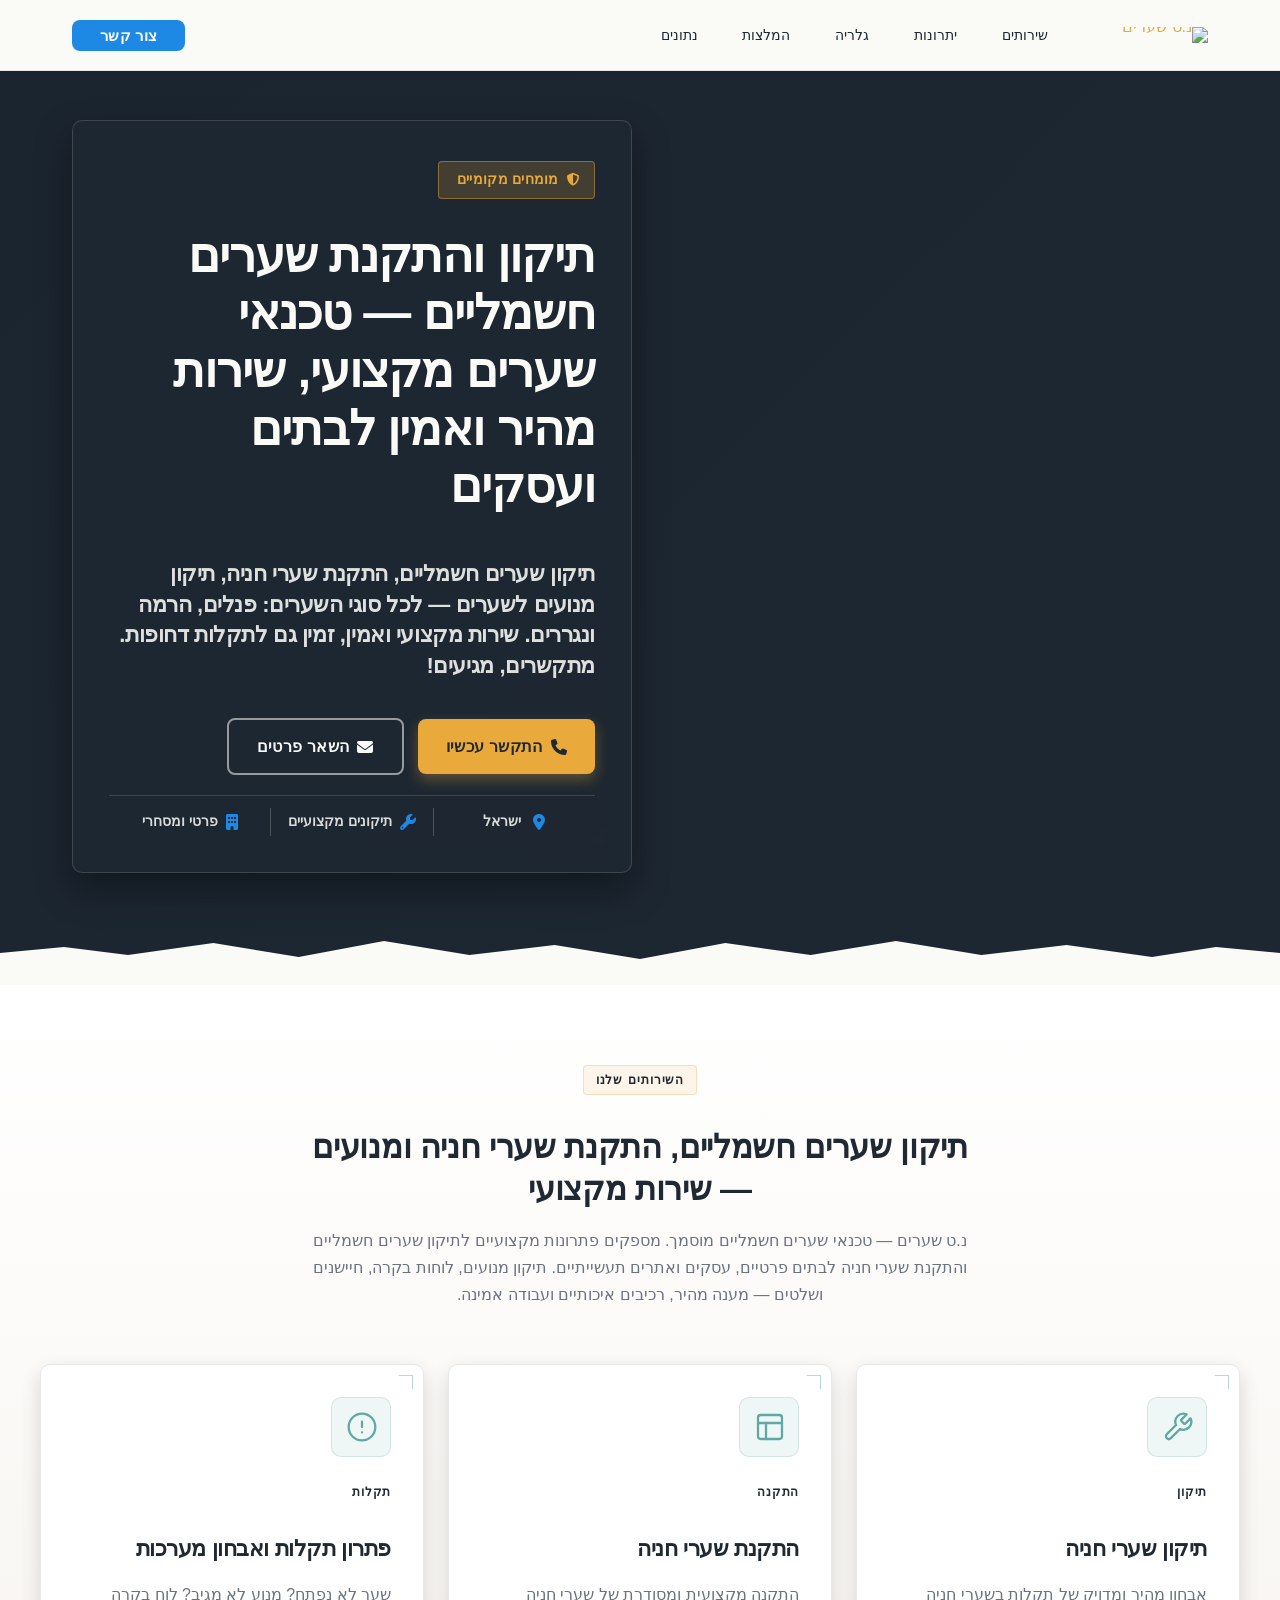
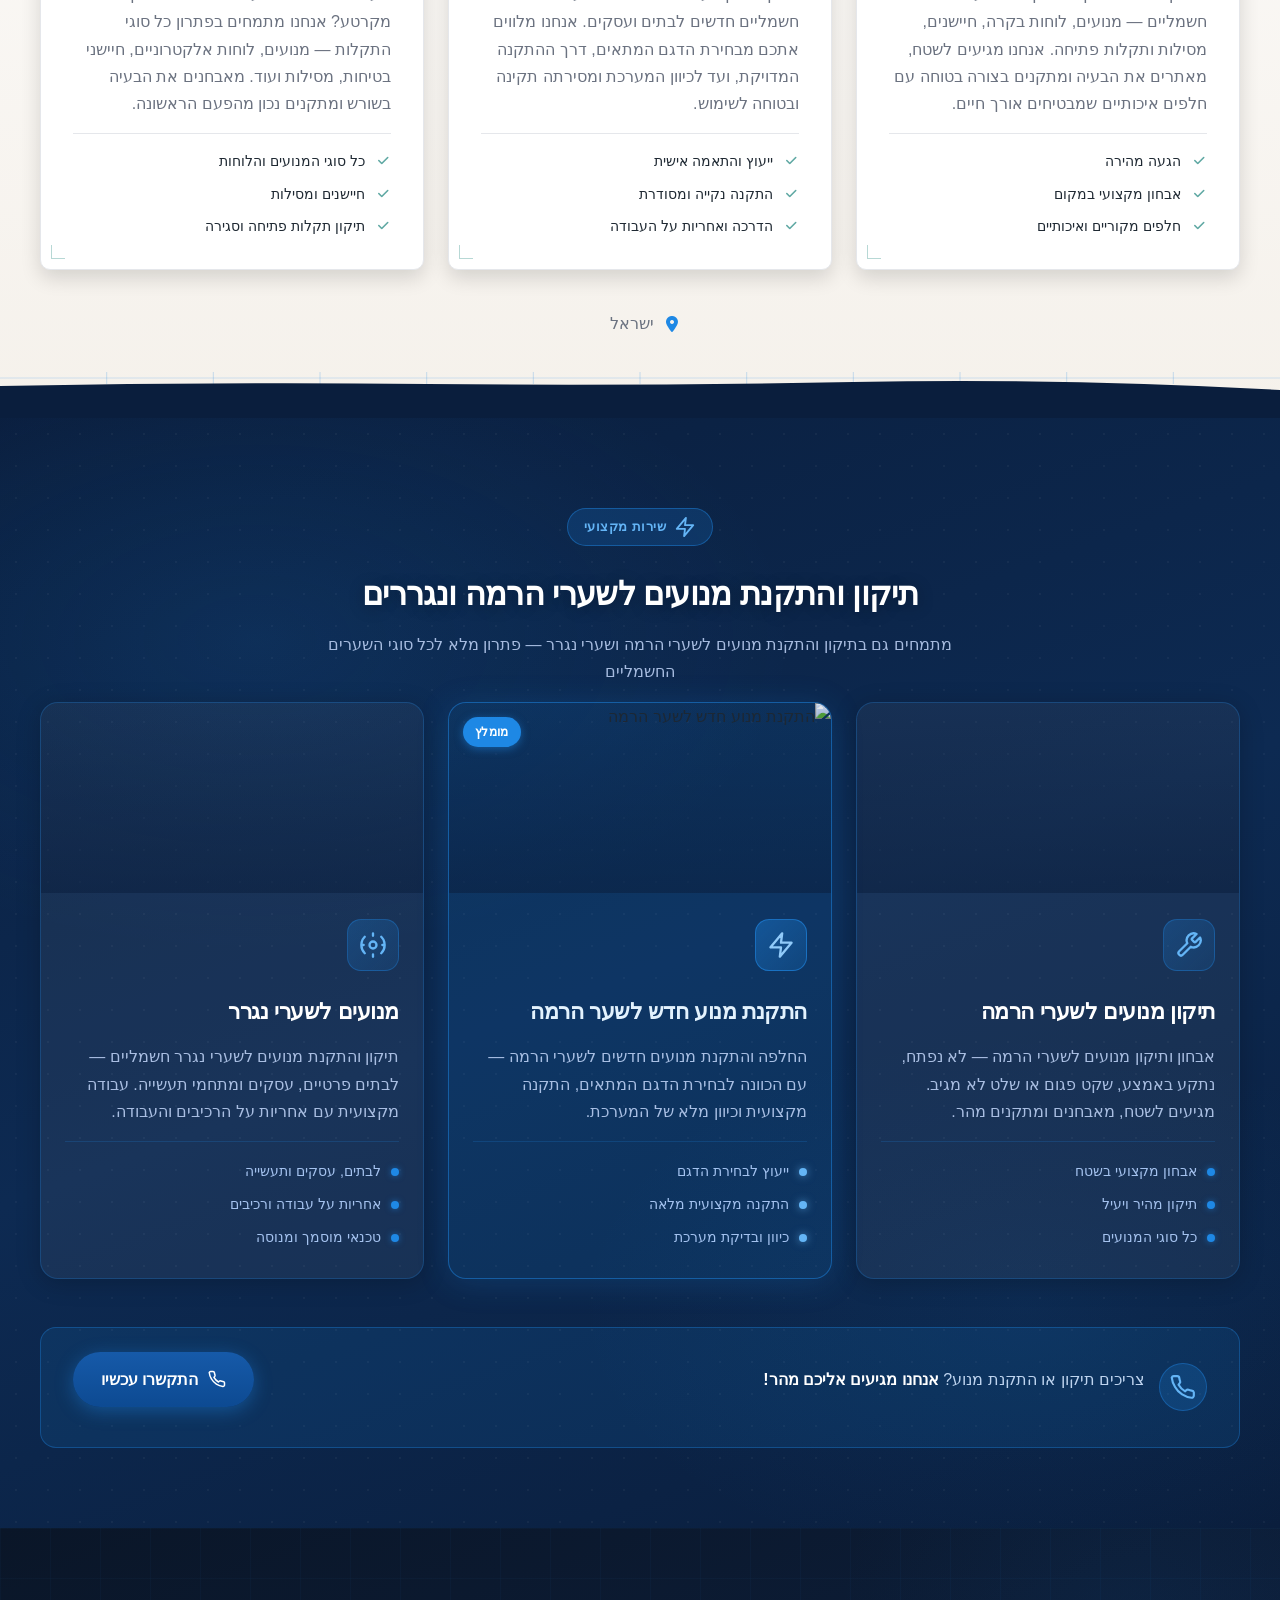
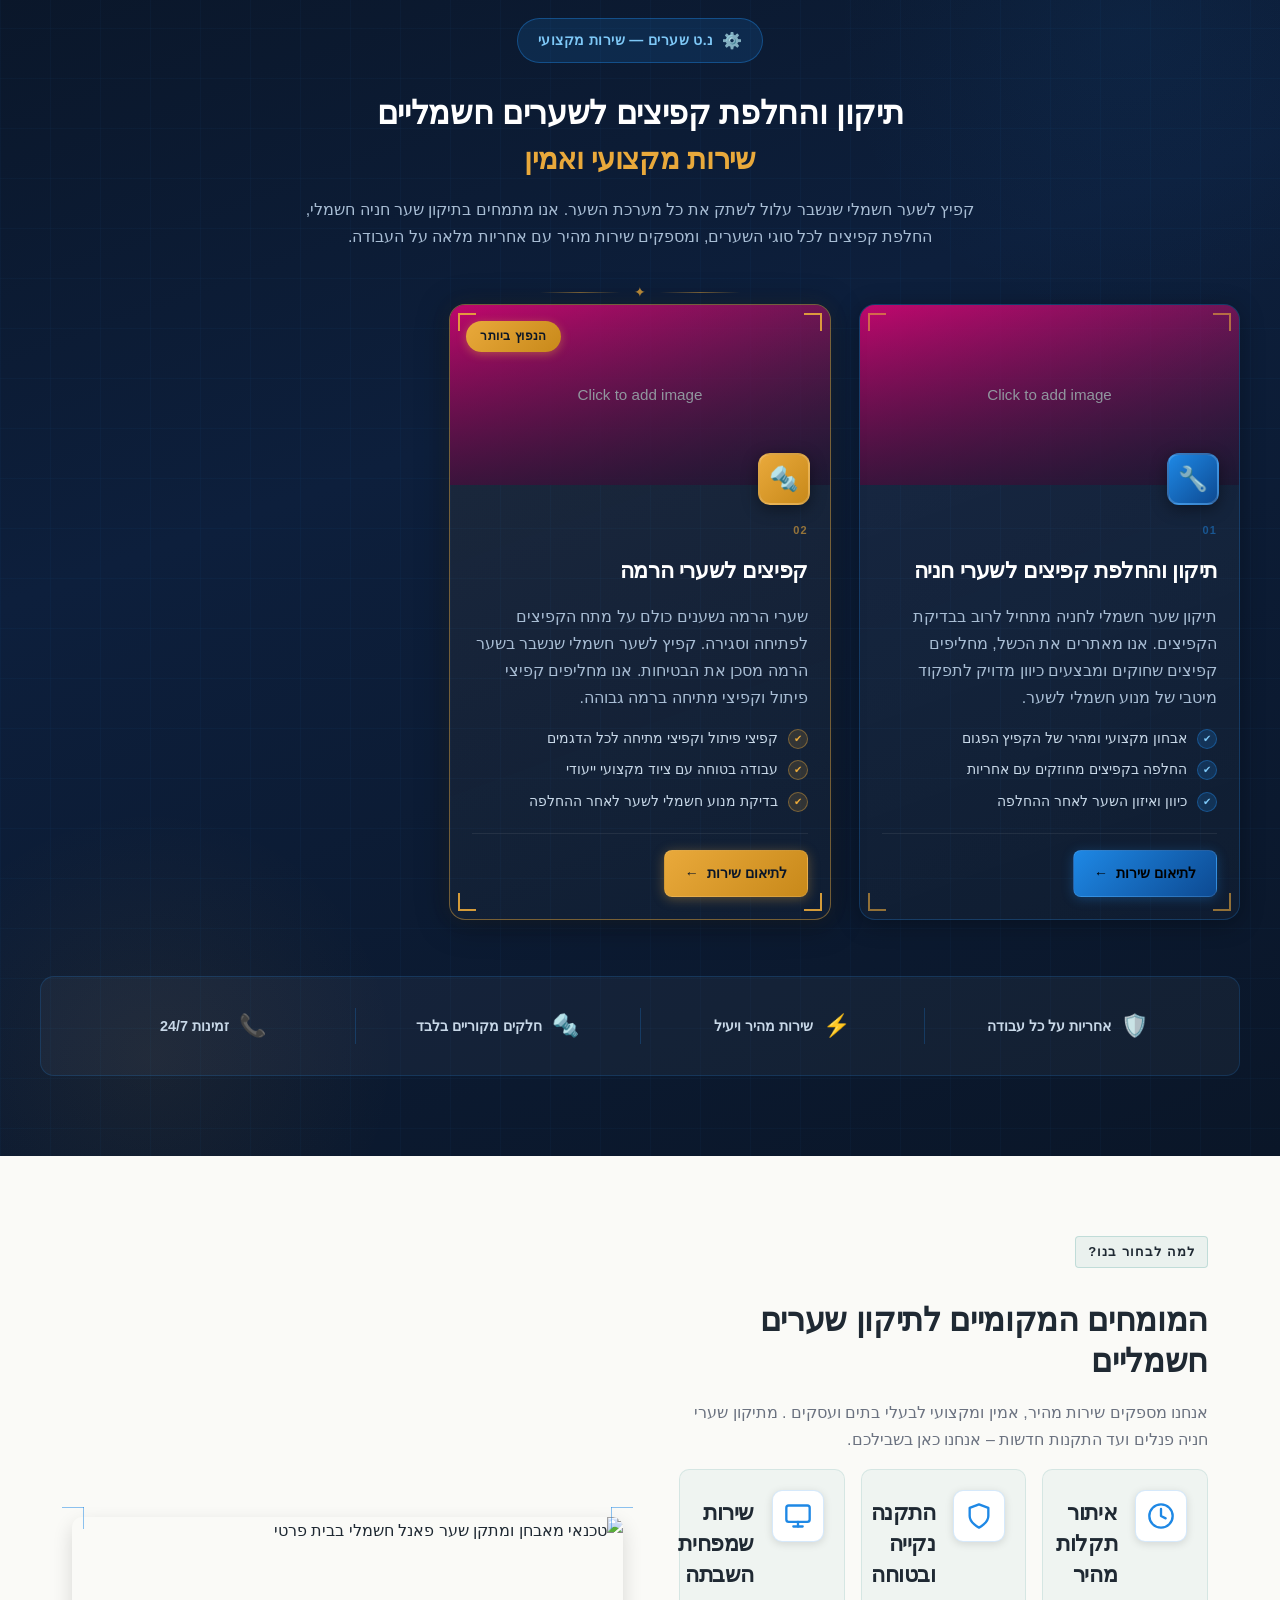
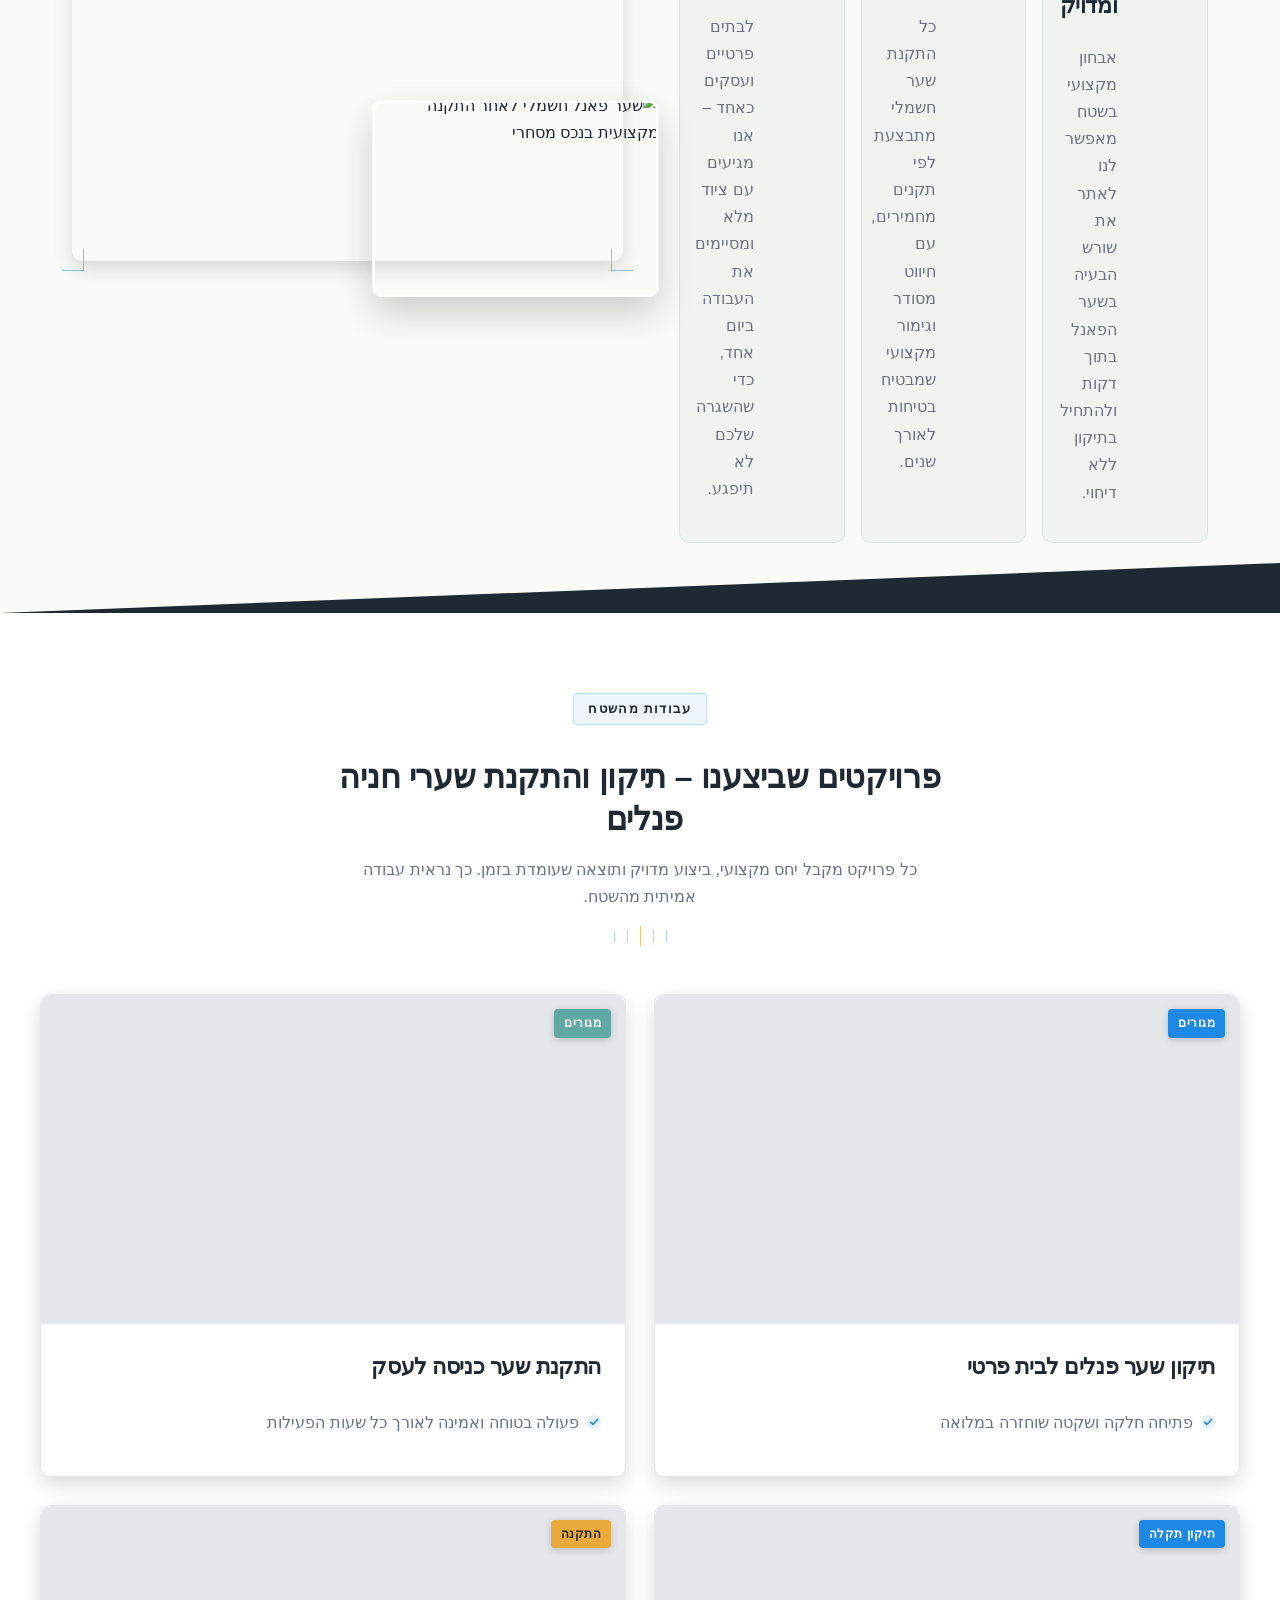
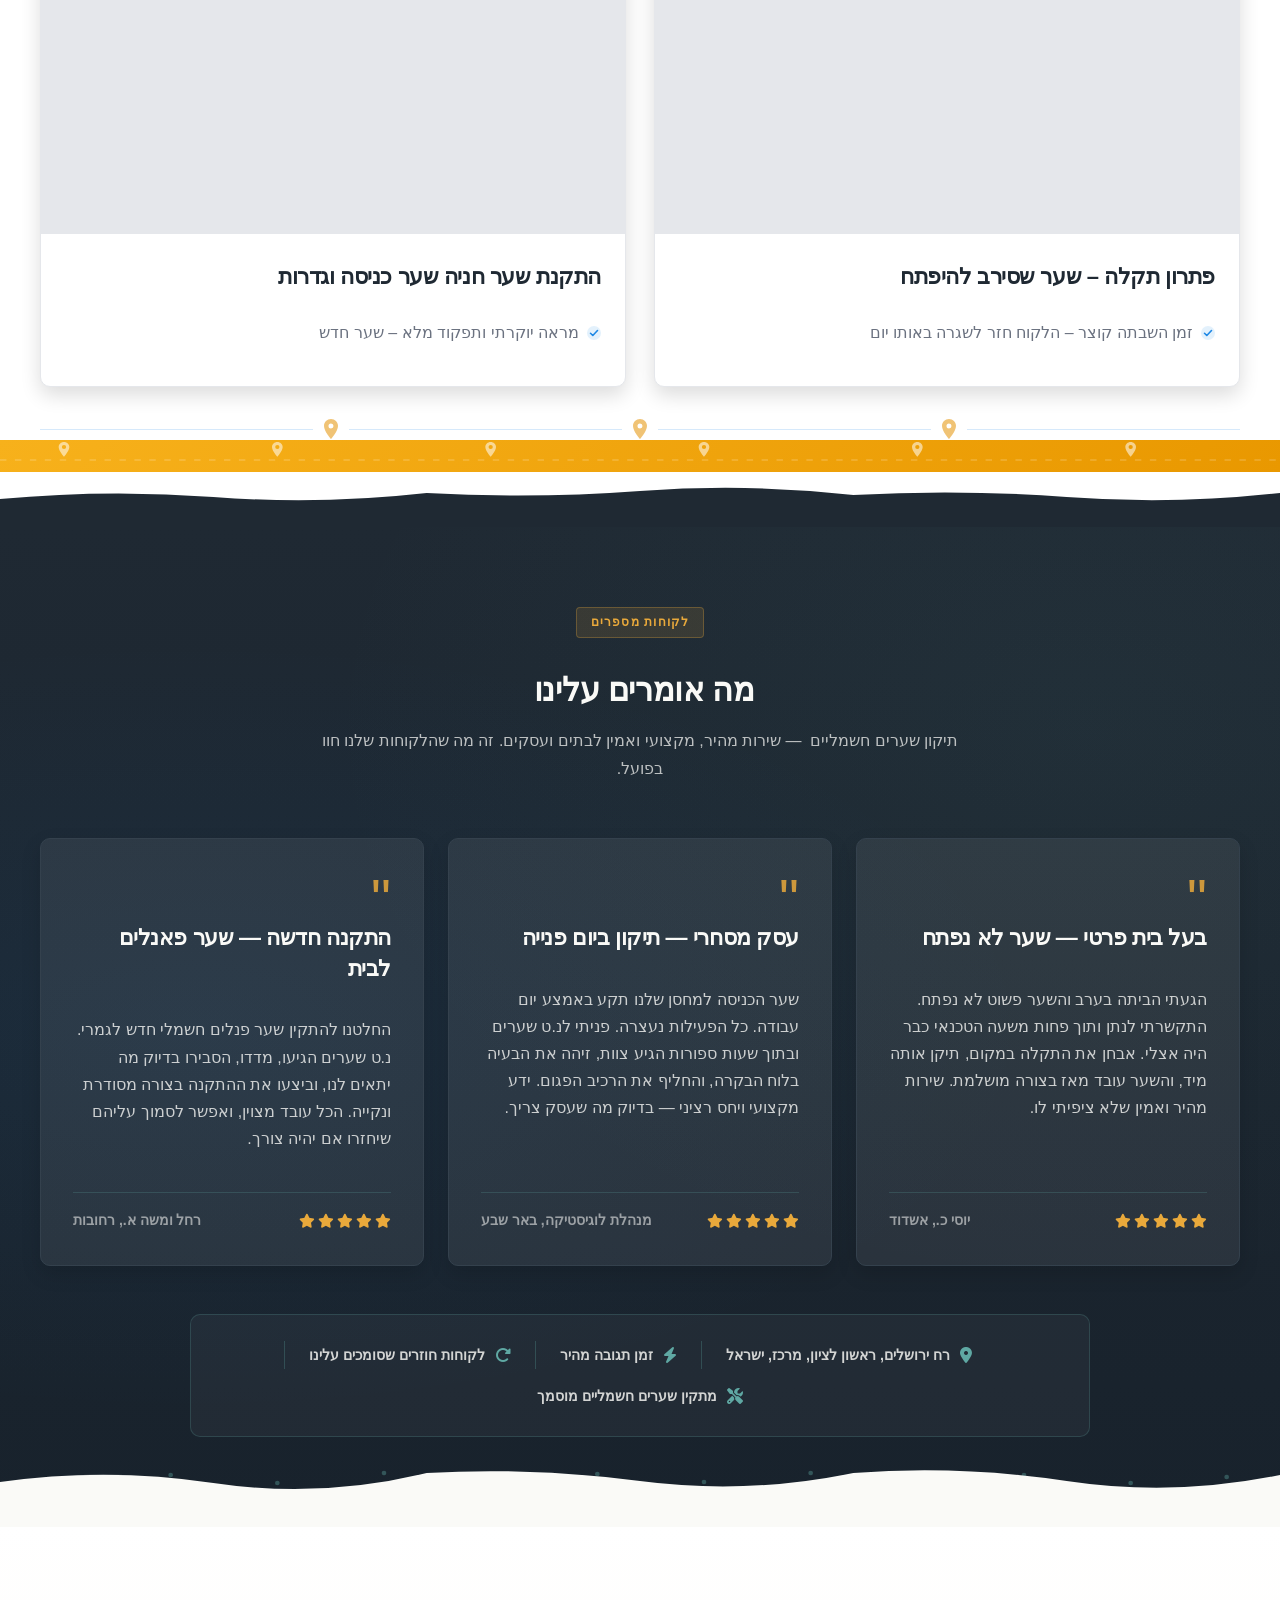
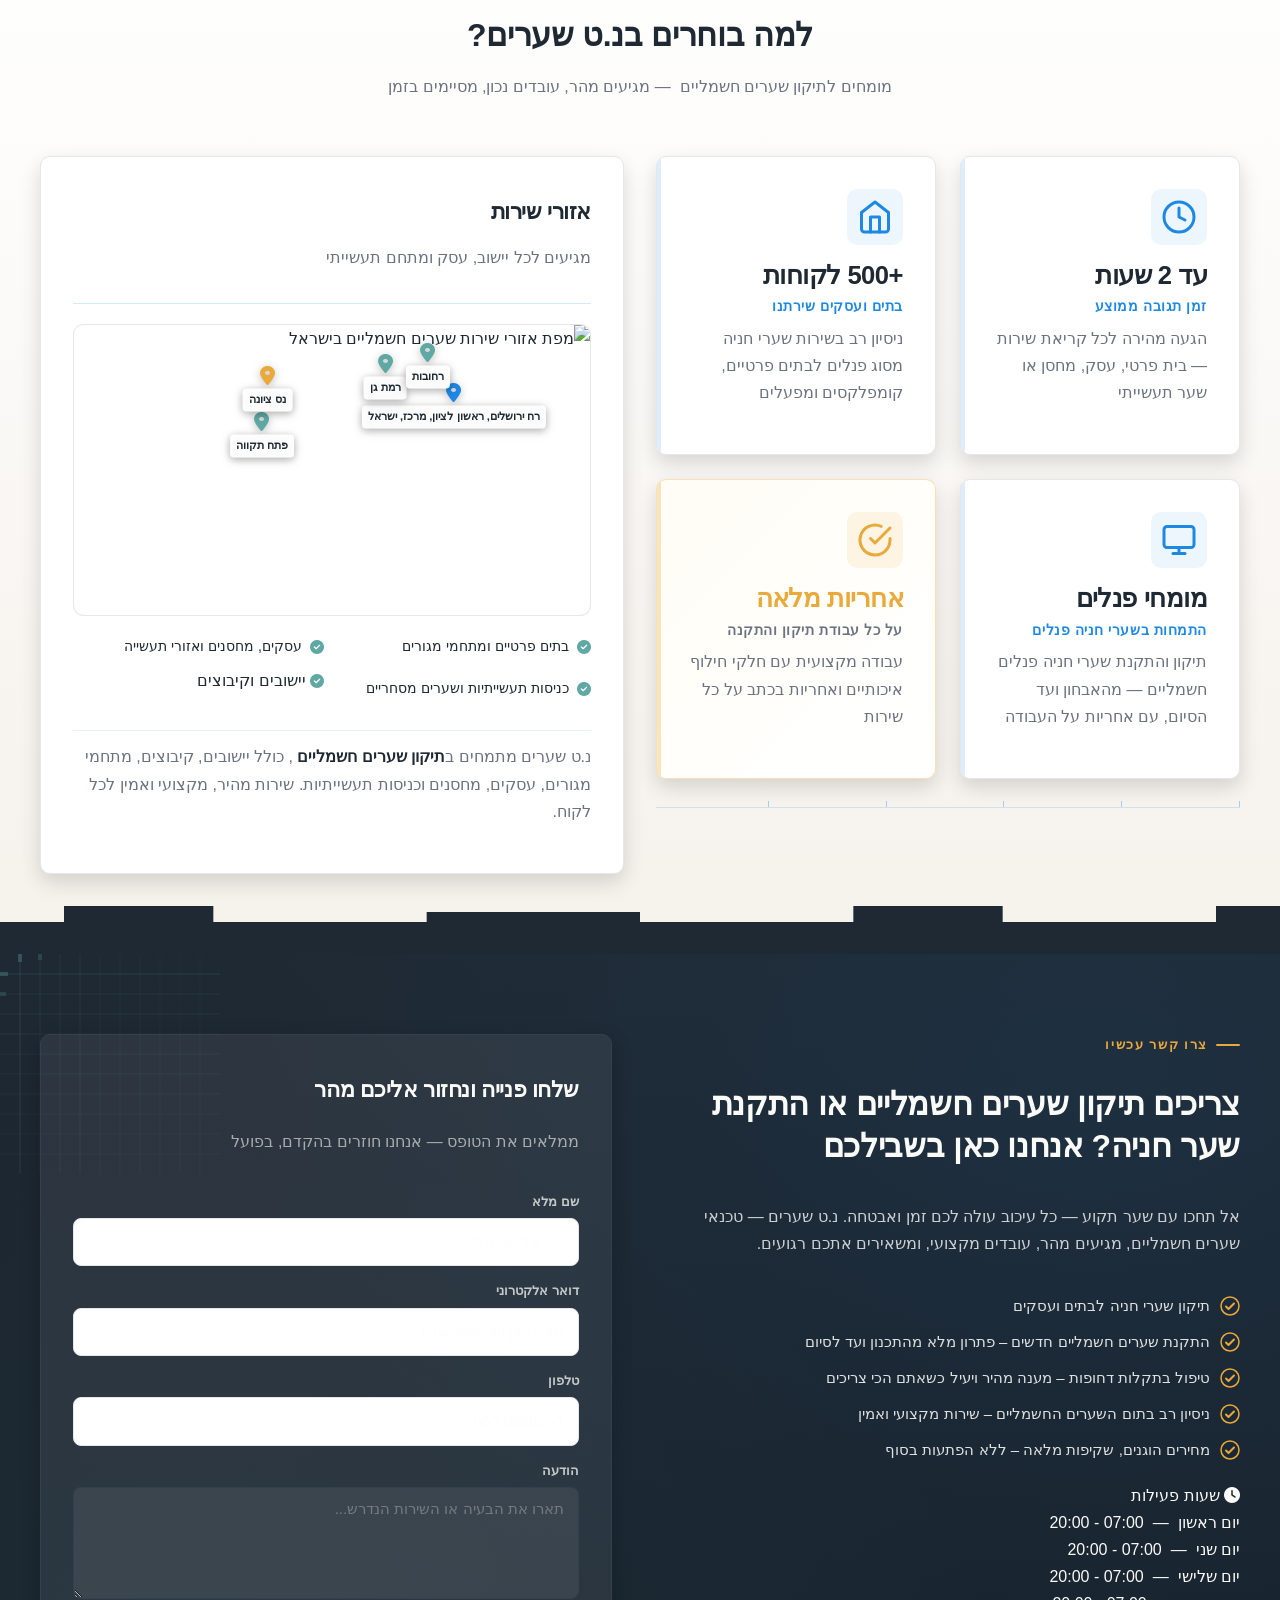
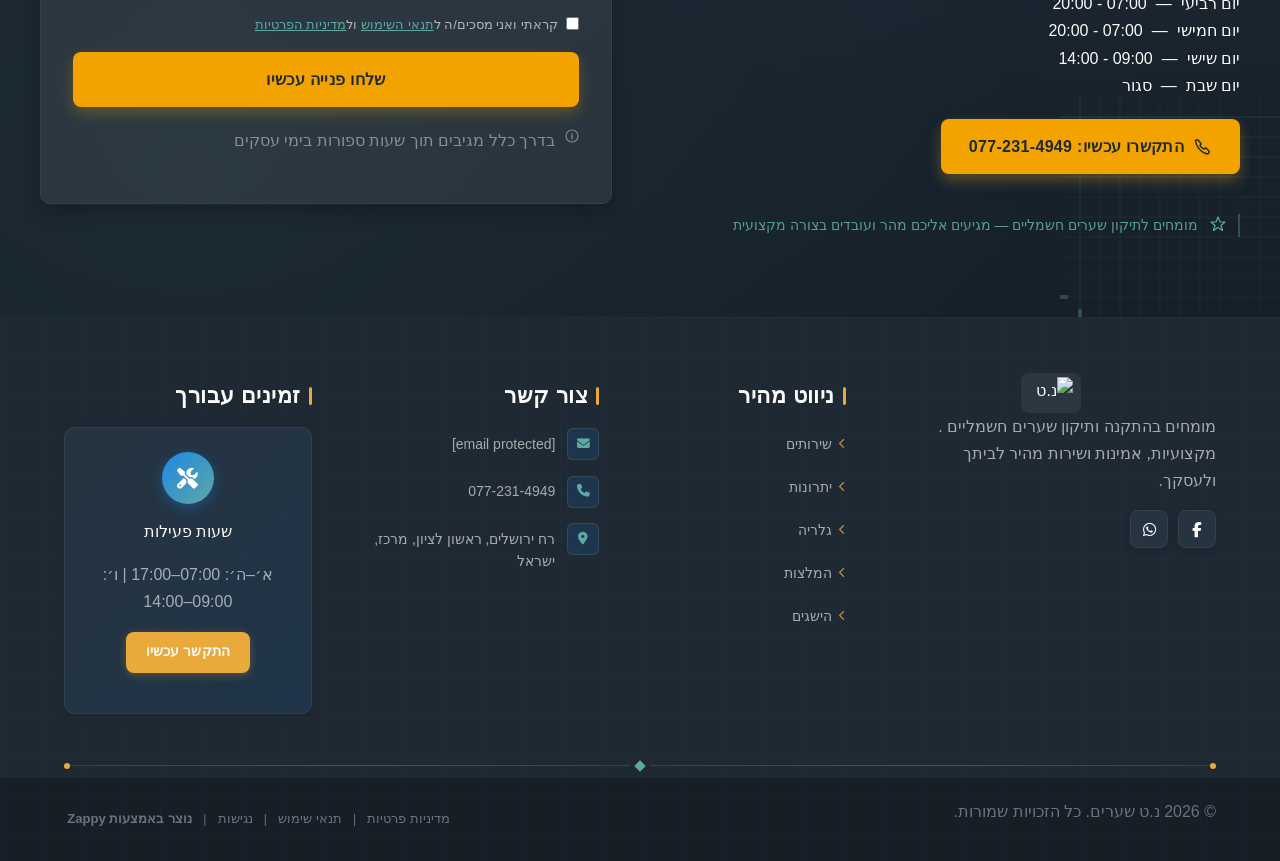
==== public/index.html @ 6a4e9fc4 "Background sync: Progressive GitHub Sync" ====
<!doctype html><html dir="rtl" lang="he"><head><meta charset="UTF-8"><meta content="width=device-width,initial-scale=1" name="viewport"><meta content="index, follow" name="robots"><title>תיקון שערים חשמליים | התקנת שערי חניה | נ.ט שערים — טכנאי שערים</title><meta content="נ.ט שערים — מומחים בתיקון שערים חשמליים והתקנת שערי חניה. שירות מהיר לבתים ועסקים: תיקון מנועים, לוחות בקרה, שערי פנלים, הרמה ונגררים. טכנאי שערים מקצועי — מחירים הוגנים, אחריות על העבודה." name="description"><meta content="תיקון שערים חשמליים בדרום, תיקון שער פאנלים לבית, שערים חשמליים, מתקין שערים חשמליים באזור הדרום" name="keywords"><link href="/assets/favicon.ico" rel="icon" type="image/x-icon"><link href="/assets/favicon-16x16.png" rel="icon" type="image/png" sizes="16x16"><link href="/assets/favicon-32x32.png" rel="icon" type="image/png" sizes="32x32"><link href="/assets/favicon-48x48.png" rel="icon" type="image/png" sizes="48x48"><link href="/assets/favicon-192x192.png" rel="icon" type="image/png" sizes="192x192"><link href="/assets/favicon-512x512.png" rel="icon" type="image/png" sizes="512x512"><link href="/assets/apple-touch-icon.png" rel="apple-touch-icon"><script>!function(){"use strict";var t="7dd7b9d9-0e24-4460-9073-13c0be0d3fd5",e="https://api.zappy5.com/api/analytics/track",a=18e5,n=2592e6,o=!0,i=!0,r=!0;var s=function(){var e="zappy_visitor_"+t,a=null;try{if(a=localStorage.getItem(e)){var o=JSON.parse(a),i=Date.now();if(i-o.created<n)return o.lastSeen=i,localStorage.setItem(e,JSON.stringify(o)),o.id}}catch(t){console.warn("Zappy Analytics: LocalStorage not available")}var r="zv_"+Date.now()+"_"+Math.random().toString(36).substr(2,9);try{localStorage.setItem(e,JSON.stringify({id:r,created:Date.now(),lastSeen:Date.now()}))}catch(t){}return r}(),c=function(){var e="zappy_session_"+t,n=null;try{if(n=sessionStorage.getItem(e)){var o=JSON.parse(n),i=Date.now();if(i-o.timestamp<a)return o.timestamp=i,sessionStorage.setItem(e,JSON.stringify(o)),o.id}}catch(t){console.warn("Zappy Analytics: SessionStorage not available")}var r="zs_"+Date.now()+"_"+Math.random().toString(36).substr(2,9);try{sessionStorage.setItem(e,JSON.stringify({id:r,timestamp:Date.now()}))}catch(t){}return r}();function l(a,n){n=n||{};var o={website_id:t,event_type:a,page_path:window.location.pathname,referrer:document.referrer||"direct",visitor_id:s,session_id:c,metadata:n};if(navigator.sendBeacon){var i=new Blob([JSON.stringify(o)],{type:"application/json"});navigator.sendBeacon(e,i)}else fetch(e,{method:"POST",headers:{"Content-Type":"application/json"},body:JSON.stringify(o),keepalive:!0}).catch(function(t){console.warn("Zappy Analytics: Failed to track event",t)})}o&&l("pageview",{title:document.title,url:window.location.href}),i&&document.addEventListener("click",function(t){var e=t.target;if("BUTTON"===e.tagName||e.closest("button")){var a="BUTTON"===e.tagName?e:e.closest("button");l("click",{element:"button",text:a.textContent.trim().substring(0,100),id:a.id||null,class:a.className||null})}else if("A"===e.tagName||e.closest("a")){var n="A"===e.tagName?e:e.closest("a");l("navigation",{element:"link",text:n.textContent.trim().substring(0,100),href:n.href,external:n.hostname!==window.location.hostname})}},!0),r&&document.addEventListener("submit",function(t){var e=t.target;l("form_submit",{form_id:e.id||null,form_name:e.name||null,form_action:e.action||null,form_method:e.method||"GET"})},!0);var d=Date.now();window.addEventListener("beforeunload",function(){l("page_unload",{time_on_page:Math.floor((Date.now()-d)/1e3),page_path:window.location.pathname})}),window.zappyAnalytics={track:l,getVisitorId:function(){return s},getSessionId:function(){return c}}}()</script><meta content="תיקון שערים חשמליים — נ.ט שערים" property="og:title"><meta content="חברת נ.ט שערים מתמחה בתיקון והתקנת שערי פאנלים חשמליים. שירות מהיר, מקצועי ואמין לבתים ועסקים — מגיעים אליכם עד שעתיים. התקשרו עכשיו!" property="og:description"><meta content="summary_large_image" name="twitter:card"><meta content="תיקון שערים חשמליים — נ.ט שערים" name="twitter:title"><meta content="חברת נ.ט שערים מתמחה בתיקון והתקנת שערי פאנלים חשמליים. שירות מהיר, מקצועי ואמין לבתים ועסקים — מגיעים אליכם עד שעתיים. התקשרו עכשיו!" name="twitter:description"><script type="application/ld+json">{"@context":"https://schema.org","@graph":[{"@type":"LocalBusiness","@id":"https://ntgates.co.il#organization","name":"נ.ט שערים","url":"https://ntgates.co.il","description":"A professional electric gate service company specializing in panel gate repairs and installations, operating in the southern region of Israel. The business focuses on converting website visitors into paying customers, suggesting a service-oriented brand that emphasizes reliability, local expertise, and quick response times for residential and commercial clients in the south.","address":{"@type":"PostalAddress","streetAddress":"רח ירושלים, ראשון לציון, מרכז, ישראל"},"contactPoint":[{"@type":"ContactPoint","contactType":"customer service","email":"ntprojectsales@gmail.com","telephone":"077-231-4949"}]},{"@type":"WebSite","@id":"https://ntgates.co.il#website","url":"https://ntgates.co.il","name":"נ.ט שערים","publisher":{"@id":"https://ntgates.co.il#organization"}},{"@type":"ContactPage","@id":"https://ntgates.co.il#contactpage","url":"https://ntgates.co.il","name":"תיקון שערים חשמליים | התקנת שערי חניה | נ.ט שערים — טכנאי שערים","mainEntity":{"@id":"https://ntgates.co.il#organization"},"potentialAction":{"@type":"CommunicateAction","target":{"@type":"EntryPoint","urlTemplate":"https://ntgates.co.il/api/email/contact-form","actionPlatform":["http/method=POST"],"contentType":"application/json"},"instrument":[{"@type":"PropertyValue","name":"name","propertyID":"text","valueRequired":true,"description":"ישראל ישראלי"},{"@type":"PropertyValue","name":"email","propertyID":"email","valueRequired":true,"description":"israel@example.com"},{"@type":"PropertyValue","name":"phone","propertyID":"tel","valueRequired":true,"description":"050-0000000"},{"@type":"PropertyValue","name":"message","propertyID":"textarea","valueRequired":true,"description":"תארו את הבעיה או השירות הנדרש..."},{"@type":"PropertyValue","name":"privacy_consent","propertyID":"checkbox","valueRequired":true}]}}]}</script><meta content="website" property="og:type"><meta content="he_IL" property="og:locale"><script src="https://www.googletagmanager.com/gtag/js?id=AW-17341880993" async=""></script><script>function gtag(){dataLayer.push(arguments)}window.dataLayer=window.dataLayer||[],gtag("js",new Date),gtag("config","AW-17341880993"),gtag("config","G-X6XGS97FYS")</script><link href="https://cdnjs.cloudflare.com/ajax/libs/font-awesome/6.4.0/css/all.min.css" rel="stylesheet"><link href="/assets/favicon.ico" rel="icon" type="image/x-icon"><link href="/assets/favicon-16x16.png" rel="icon" type="image/png" sizes="16x16"><link href="/assets/favicon-32x32.png" rel="icon" type="image/png" sizes="32x32"><link href="/assets/favicon-48x48.png" rel="icon" type="image/png" sizes="48x48"><link href="/assets/favicon-192x192.png" rel="icon" type="image/png" sizes="192x192"><link href="/assets/favicon-512x512.png" rel="icon" type="image/png" sizes="512x512"><link href="/assets/apple-touch-icon.png" rel="apple-touch-icon"><link href="https://cdn.jsdelivr.net/npm/vanilla-cookieconsent@3/dist/cookieconsent.css" rel="stylesheet"><script src="https://cdn.jsdelivr.net/npm/vanilla-cookieconsent@3/dist/cookieconsent.umd.js"></script><script src="https://cdn.jsdelivr.net/gh/mickidum/acc_toolbar/acctoolbar/acctoolbar.min.js"></script><link href="/styles.css" rel="stylesheet"><script>window.ZAPPY_WEBSITE_ID="7dd7b9d9-0e24-4460-9073-13c0be0d3fd5",window.ZAPPY_API_BASE="https://api.zappy5.com"</script><style id="zappy-dropdown-submenu-styles">#navMenu li:has(.sub-menu),.nav-menu li:has(.sub-menu),.navbar li:has(.sub-menu),nav li:has(.sub-menu){position:relative}#navMenu .sub-menu,.nav-menu .sub-menu,.navbar .sub-menu,nav .sub-menu{display:block!important;position:absolute!important;top:100%;left:0;min-width:220px;background:#fff;border-radius:8px;box-shadow:0 8px 25px rgba(0,0,0,.15);padding:8px 0;opacity:0;visibility:hidden;transform:translateY(10px);transition:all .3s ease;z-index:1000;list-style:none;pointer-events:none}#navMenu li:hover>.sub-menu,.nav-menu li:hover>.sub-menu,.navbar li:hover>.sub-menu,nav li:hover>.sub-menu{opacity:1!important;visibility:visible!important;transform:translateY(0)!important;pointer-events:auto!important}.sub-menu li{list-style:none;margin:0;padding:0}.sub-menu a{display:block!important;padding:10px 16px!important;color:var(--text-dark,#333)!important;font-weight:500;text-decoration:none;white-space:nowrap;transition:background-color .2s}.sub-menu .zappy-nav-child>a{padding-left:28px!important;font-size:.9em!important;opacity:.85!important}[dir=rtl] .sub-menu .zappy-nav-child>a,html[lang=ar] .sub-menu .zappy-nav-child>a,html[lang=he] .sub-menu .zappy-nav-child>a{padding-left:10px!important;padding-right:28px!important}.sub-menu .zappy-nav-parent>a{font-weight:600!important}.sub-menu a:hover{background-color:#f5f5f5}[dir=rtl] .nav-menu .sub-menu,[dir=rtl] .navbar .sub-menu,[dir=rtl] nav .sub-menu,html[lang=ar] .nav-menu .sub-menu,html[lang=ar] .navbar .sub-menu,html[lang=ar] nav .sub-menu,html[lang=he] .nav-menu .sub-menu,html[lang=he] .navbar .sub-menu,html[lang=he] nav .sub-menu{left:auto!important;right:0!important}.sub-menu:empty,.sub-menu:not(:has(li)):not(:has(> a)),.sub-menu:not(:has(li:not(.zappy-hidden-menu-item))):not(:has(> a)){display:none!important;opacity:0!important;visibility:hidden!important;pointer-events:none!important}li:has(.menu-group-title):hover>.sub-menu{opacity:1!important;visibility:visible!important;transform:translateY(0)!important;pointer-events:auto!important}#navMenu>li>.menu-group-title,.nav-menu>li>.menu-group-title{display:inline-block;padding:.5rem 1rem;cursor:default;user-select:none}@media (max-width:768px){#navMenu .sub-menu,.nav-menu .sub-menu,.navbar .sub-menu,nav .sub-menu{position:static!important;transform:none!important;box-shadow:none!important;background:0 0!important;max-height:0;overflow:hidden;opacity:0;visibility:hidden;transition:max-height .3s ease,opacity .3s ease;padding:0!important;border-radius:0!important}#navMenu .sub-menu.mobile-expanded,.nav-menu .sub-menu.mobile-expanded,.navbar .sub-menu.mobile-expanded{max-height:none!important;overflow-y:visible!important;opacity:1!important;visibility:visible!important;padding:8px 0 8px 16px!important}[dir=rtl] .sub-menu.mobile-expanded,html[lang=he] .sub-menu.mobile-expanded{padding:8px 16px 8px 0!important}#navMenu li:hover>.sub-menu,.nav-menu li:hover>.sub-menu,.navbar li:hover>.sub-menu,nav li:hover>.sub-menu{opacity:0;visibility:hidden;pointer-events:none}#navMenu li>.sub-menu.mobile-expanded,.nav-menu li>.sub-menu.mobile-expanded,.navbar li>.sub-menu.mobile-expanded,nav li>.sub-menu.mobile-expanded{opacity:1!important;visibility:visible!important;pointer-events:auto!important}#navMenu li:has(.sub-menu),.nav-menu li:has(.sub-menu),.navbar li:has(.sub-menu),nav li:has(.sub-menu){display:flex!important;flex-wrap:wrap!important;align-items:center!important;position:relative!important;min-height:44px!important}#navMenu li:has(.sub-menu)>a,.nav-menu li:has(.sub-menu)>a,.navbar li:has(.sub-menu)>a,nav li:has(.sub-menu)>a{flex:1!important;min-width:0!important}#navMenu li:has(.sub-menu)>.menu-group-title,.nav-menu li:has(.sub-menu)>.menu-group-title,.navbar li:has(.sub-menu)>.menu-group-title,nav li:has(.sub-menu)>.menu-group-title{flex:1!important;min-width:0!important;padding:0!important;line-height:inherit!important}#navMenu li:has(.sub-menu)>.sub-menu,.nav-menu li:has(.sub-menu)>.sub-menu,.navbar li:has(.sub-menu)>.sub-menu,nav li:has(.sub-menu)>.sub-menu{flex-basis:100%!important;width:100%!important}#navMenu li:has(.sub-menu)>a [class*=arrow],#navMenu li:has(.sub-menu)>a [class*=chevron],.nav-menu li:has(.sub-menu)>a .fa-angle-down,.nav-menu li:has(.sub-menu)>a .fa-chevron-down,.nav-menu li:has(.sub-menu)>a [class*=arrow],.nav-menu li:has(.sub-menu)>a [class*=chevron],nav li:has(.sub-menu)>a [class*=arrow],nav li:has(.sub-menu)>a [class*=chevron]{display:none!important;visibility:hidden!important}.mobile-submenu-toggle{display:flex!important;align-items:center!important;justify-content:center!important;width:44px!important;height:auto!important;background:0 0!important;border:none!important;cursor:pointer!important;color:var(--text-dark)!important;position:static!important;flex-shrink:0!important;align-self:stretch!important;z-index:2!important;padding:0!important;margin:0!important}.mobile-submenu-toggle::after{content:''!important;width:0!important;height:0!important;border-left:6px solid transparent!important;border-right:6px solid transparent!important;border-top:7px solid currentColor!important;transition:transform .3s ease!important}.mobile-submenu-toggle.expanded::after{transform:rotate(180deg)!important}.sub-menu a{padding:10px 0!important;display:block!important;color:var(--text-dark)!important;white-space:normal!important}.sub-menu .zappy-nav-child>a{padding-left:28px!important;font-size:.9em!important;opacity:.85!important}[dir=rtl] .sub-menu .zappy-nav-child>a,html[lang=ar] .sub-menu .zappy-nav-child>a,html[lang=he] .sub-menu .zappy-nav-child>a{padding-left:0!important;padding-right:28px!important}.sub-menu .zappy-nav-parent>a{font-weight:600!important}#navMenu.active,.nav-menu.active{max-width:100vw!important;overflow-x:hidden!important;box-sizing:border-box!important}.navbar .sub-menu li a,.zappy-products-dropdown .sub-menu a,nav.navbar .sub-menu li a{color:var(--text-dark)!important}}@media (min-width:769px){.mobile-submenu-toggle{display:none!important}}</style><style id="zappy-widget-visibility">html[dir=rtl] .whatsapp-float{right:20px!important;left:auto!important}html:not([dir]) .whatsapp-float,html[dir=ltr] .whatsapp-float{left:20px!important;right:auto!important}html[dir=rtl] #mic-access-tool-general-button,html[dir=rtl] #mic-init-access-tool #mic-access-tool-general-button,html[dir=rtl] #mic-init-access-tool .mic-access-tool-general-button,html[dir=rtl] ._access-icon,html[dir=rtl] .mic-access-tool-general-button{left:20px!important;right:auto!important}html:not([dir]) #mic-access-tool-general-button,html:not([dir]) #mic-init-access-tool #mic-access-tool-general-button,html:not([dir]) #mic-init-access-tool .mic-access-tool-general-button,html:not([dir]) ._access-icon,html:not([dir]) .mic-access-tool-general-button,html[dir=ltr] #mic-access-tool-general-button,html[dir=ltr] #mic-init-access-tool #mic-access-tool-general-button,html[dir=ltr] #mic-init-access-tool .mic-access-tool-general-button,html[dir=ltr] ._access-icon,html[dir=ltr] .mic-access-tool-general-button{right:20px!important;left:auto!important}@media (max-width:768px){.whatsapp-float{display:flex!important}}@media (min-width:769px){.whatsapp-float{display:flex!important}}@media (max-width:768px){#mic-access-tool-box,#mic-access-tool-general-button,#mic-init-access-tool #mic-access-tool-box,#mic-init-access-tool #mic-access-tool-general-button,#mic-init-access-tool .mic-access-tool-general-button,._access-icon,._access-menu,.mic-access-tool-box,.mic-access-tool-general-button,div[id*=mic-access-tool-box]{display:none!important;visibility:hidden!important;opacity:0!important;pointer-events:none!important}}@media (min-width:769px){#mic-access-tool-box,#mic-access-tool-general-button,#mic-init-access-tool #mic-access-tool-box,#mic-init-access-tool #mic-access-tool-general-button,#mic-init-access-tool .mic-access-tool-general-button,._access-icon,._access-menu,.mic-access-tool-box,.mic-access-tool-general-button,div[id*=mic-access-tool-box]{display:none!important;visibility:hidden!important;opacity:0!important;pointer-events:none!important}}</style></head><body><nav class="navbar" dir="rtl"><button class="mobile-toggle" aria-label="Menu" id="mobileToggle"><svg viewBox="0 0 24 24" height="24" width="24" fill="none" class="hamburger-icon"><path d="M3 12h18M3 6h18M3 18h18" stroke="currentColor" stroke-width="2" stroke-linecap="round"></path></svg> <svg viewBox="0 0 24 24" height="24" width="24" fill="none" class="close-icon" style="display:none"><path d="M18 6L6 18M6 6l12 12" stroke="currentColor" stroke-width="2" stroke-linecap="round"></path></svg></button> <button class="phone-header-btn" aria-label="Call" data-phone="0772314949"><svg viewBox="0 0 24 24" height="20" width="20" fill="currentColor"><path d="M22 16.92v3a2 2 0 0 1-2.18 2 19.79 19.79 0 0 1-8.63-3.07 19.5 19.5 0 0 1-6-6 19.79 19.79 0 0 1-3.07-8.67A2 2 0 0 1 4.11 2h3a2 2 0 0 1 2 1.72 12.84 12.84 0 0 0 .7 2.81 2 2 0 0 1-.45 2.11L8.09 9.91a16 16 0 0 0 6 6l1.27-1.27a2 2 0 0 1 2.11-.45 12.84 12.84 0 0 0 2.81.7A2 2 0 0 1 22 16.92z"></path></svg></button><div class="nav-container"><div class="nav-right-group"><div class="nav-brand"><a href="/" class="logo-link"><img alt="נ.ט שערים" src="/assets/logo-1779129169983-f9pkql.webp?v=1779129170257-ldeh68" class="logo"></a></div><ul class="nav-menu" id="navMenu"><li><a href="#services">שירותים</a></li><li><a href="#benefits">יתרונות</a></li><li><a href="#showcase">גלריה</a></li><li><a href="#testimonials">המלצות</a></li><li><a href="#stats">נתונים</a></li></ul></div><div class="nav-cta-container"><a href="#contact" class="nav-cta-btn">צור קשר</a></div></div></nav><script>window.addEventListener("load",function(){const e=document.querySelector(".navbar, nav, header");if(!e)return void console.log("[Navbar] Navbar element not found");let t=document.getElementById("mobileToggle")||document.querySelector(".mobile-toggle")||document.querySelector(".hamburger")||document.querySelector(".hamburger-menu")||document.querySelector(".menu-toggle")||document.querySelector(".burger-menu")||document.querySelector('[aria-label="Menu"]')||document.querySelector('[aria-label="תפריט"]');const o=document.querySelector(".phone-header-btn"),n=window.getComputedStyle(e);let r=n.backgroundColor;if(console.log("[Navbar] Initial navbar background:",r),"transparent"===r||"rgba(0, 0, 0, 0)"===r||r.startsWith("rgba")&&r.includes(", 0)")){const e=n.backgroundImage;if(e&&"none"!==e)console.log("[Navbar] Navbar has background image/gradient, using dark text"),r="rgb(240, 240, 240)";else{const e=window.getComputedStyle(document.body).backgroundColor;console.log("[Navbar] Navbar transparent, using body background:",e),r=e}}const i=r.match(/\d+/g);if(i&&i.length>=3){const e=(.299*parseInt(i[0])+.587*parseInt(i[1])+.114*parseInt(i[2]))/255;console.log("[Navbar] Mobile button colors preserved from Claude CSS (luminance:",e.toFixed(2)+")");const n=document.createElement("style");n.id="zappy-mobile-nav-fix";document.documentElement.lang;document.documentElement.dir,n.textContent='\n        /* Hide mobile buttons on desktop, show only on mobile */\n        @media (min-width: 769px) {\n          .mobile-toggle,\n          .phone-header-btn {\n            display: none !important;\n          }\n        }\n        \n        /* Show and position mobile buttons correctly on mobile */\n        @media (max-width: 768px) {\n          .mobile-toggle,\n          .phone-header-btn {\n            position: absolute !important;\n            top: 50% !important;\n            transform: translateY(-50%) !important;\n            z-index: 1001 !important;\n            display: flex !important;\n            align-items: center !important;\n            justify-content: center !important;\n            width: 36px !important;\n            height: 36px !important;\n            border-radius: 50% !important;\n            border: none !important;\n            cursor: pointer !important;\n            padding: 6px !important;\n            background: none !important;\n            color: var(--nav-text, var(--text-dark)) !important;\n          }\n          \n          /* LTR positioning (default): hamburger LEFT, phone RIGHT */\n          html:not([dir="rtl"]):not([lang="he"]):not([lang="ar"]) .mobile-toggle,\n          html[dir="ltr"] .mobile-toggle {\n            left: 12px !important;\n            right: auto !important;\n          }\n          html:not([dir="rtl"]):not([lang="he"]):not([lang="ar"]) .phone-header-btn,\n          html[dir="ltr"] .phone-header-btn {\n            right: 12px !important;\n            left: auto !important;\n          }\n          \n          /* RTL positioning: hamburger RIGHT, phone LEFT */\n          html[dir="rtl"] .mobile-toggle,\n          html[lang="he"] .mobile-toggle,\n          html[lang="ar"] .mobile-toggle {\n            right: 12px !important;\n            left: auto !important;\n          }\n          html[dir="rtl"] .phone-header-btn,\n          html[lang="he"] .phone-header-btn,\n          html[lang="ar"] .phone-header-btn {\n            left: 12px !important;\n            right: auto !important;\n          }\n          \n          /* CRITICAL: Ensure nav-container has min-height on mobile */\n          /* All children are positioned absolutely/fixed on mobile, so height:auto collapses to 0 */\n          .nav-container {\n            min-height: 70px !important;\n            position: relative !important;\n          }\n          \n          /* Ensure SVG icons are properly sized and inherit color */\n          .mobile-toggle svg,\n          .phone-header-btn svg {\n            width: 24px !important;\n            height: 24px !important;\n            /* Don\'t force display - let JavaScript control hamburger/close toggle */\n          }\n          \n          /* Reset nav-cta-container on mobile - remove desktop box-shadow/padding */\n          /* that creates a visible ghost box when CTA button is hidden */\n          .nav-cta-container {\n            box-shadow: none !important;\n            padding: 0 !important;\n          }\n          \n          /* Hide nav-cta-container entirely on mobile when there\'s no lang-switcher */\n          /* (only the CTA button is inside, and it\'s hidden on mobile) */\n          .nav-cta-container:not(:has(.lang-switcher)) {\n            display: none !important;\n          }\n          \n          /* CRITICAL: Prevent hero image fade gradient from bleeding over headline text */\n          /* The .image-fade-gradient has bottom: -30px (extends below parent) */\n          /* On mobile stacked layout, this overlaps the h1 text below the image */\n          .hero-image-column {\n            overflow: hidden !important;\n          }\n          .image-fade-gradient {\n            bottom: 0 !important;\n          }\n          \n          /* Hide desktop language switcher on mobile - hamburger menu handles it */\n          /* High specificity to override stored CSS */\n          .lang-switcher,\n          .nav-cta-container .lang-switcher,\n          .nav-container .lang-switcher,\n          .navbar .lang-switcher,\n          .navbar .nav-cta-container .lang-switcher {\n            display: none !important;\n          }\n        }\n      ';const r=document.getElementById("zappy-mobile-nav-fix");r&&r.remove(),document.head.appendChild(n),console.log("[Navbar] Critical CSS injected for mobile nav positioning");const l=window.innerWidth<=768;if(t){const e=t.querySelector(".hamburger-icon"),o=t.querySelector(".close-icon");e&&(e.style.setProperty("width","24px","important"),e.style.setProperty("height","24px","important"),e.style.setProperty("display","block","important")),o&&(o.style.setProperty("width","24px","important"),o.style.setProperty("height","24px","important"),o.style.setProperty("display","none","important")),l?(t.style.setProperty("position","absolute","important"),t.style.setProperty("top","50%","important"),t.style.setProperty("transform","translateY(-50%)","important"),t.style.setProperty("z-index","1001","important"),t.style.removeProperty("left"),t.style.removeProperty("right"),console.log("[Navbar] Mobile toggle positioning applied (mobile viewport)")):(t.style.removeProperty("position"),t.style.removeProperty("top"),t.style.removeProperty("transform"),t.style.removeProperty("z-index"),t.style.removeProperty("left"),t.style.removeProperty("right"),console.log("[Navbar] Desktop viewport - cleared mobile toggle inline positioning"))}if(o){const e=o.querySelector("svg");e&&(e.style.width="24px",e.style.height="24px",e.setAttribute("width","24"),e.setAttribute("height","24")),l?(o.style.setProperty("position","absolute","important"),o.style.setProperty("top","50%","important"),o.style.setProperty("transform","translateY(-50%)","important"),o.style.setProperty("z-index","1001","important"),o.style.removeProperty("left"),o.style.removeProperty("right"),console.log("[Navbar] Phone button positioning applied (mobile viewport)")):(o.style.removeProperty("position"),o.style.removeProperty("top"),o.style.removeProperty("transform"),o.style.removeProperty("z-index"),o.style.removeProperty("left"),o.style.removeProperty("right"),console.log("[Navbar] Desktop viewport - cleared phone button inline positioning"))}}else console.log("[Navbar] Could not parse background color:",r);t=document.getElementById("mobileToggle")||document.querySelector(".mobile-toggle")||document.querySelector(".hamburger")||document.querySelector(".hamburger-menu")||document.querySelector(".menu-toggle")||document.querySelector(".burger-menu")||document.querySelector('[aria-label="Menu"]')||document.querySelector('[aria-label="תפריט"]');const l=document.getElementById("navMenu")||document.querySelector(".nav-menu")||document.querySelector(".nav-links")||document.querySelector("nav ul:not(.submenu)");if(!t||!l)return void console.log("[Navbar] Mobile toggle or menu not found:",{toggle:!!t,menu:!!l});l.id||(l.id="navMenu"),console.log("[Navbar] Initializing mobile menu...");const a=t.cloneNode(!0);t.parentNode.replaceChild(a,t),a.addEventListener("click",function(e){e.preventDefault(),e.stopPropagation();const t=this.querySelector(".hamburger-icon"),o=this.querySelector(".close-icon");l.classList.contains("active")?(l.classList.remove("active"),t&&t.style.setProperty("display","block","important"),o&&o.style.setProperty("display","none","important"),document.body.style.overflow="",console.log("[Navbar] Menu closed")):(l.classList.add("active"),t&&t.style.setProperty("display","none","important"),o&&o.style.setProperty("display","block","important"),document.body.style.overflow="hidden",console.log("[Navbar] Menu opened"))}),l.querySelectorAll("a").forEach(function(e){e.addEventListener("click",function(){if("#"===this.getAttribute("href"))return;const e=a.querySelector(".hamburger-icon"),t=a.querySelector(".close-icon");l.classList.remove("active"),e&&e.style.setProperty("display","block","important"),t&&t.style.setProperty("display","none","important"),document.body.style.overflow="",console.log("[Navbar] Menu closed (link clicked)")})});var s=l.querySelectorAll(".dropdown-toggle");s.forEach(function(e){e.addEventListener("click",function(e){e.preventDefault(),e.stopPropagation();var t=this.closest(".nav-dropdown");t&&(t.parentNode.querySelectorAll(".nav-dropdown.open").forEach(function(e){e!==t&&e.classList.remove("open")}),t.classList.toggle("open"),console.log("[Navbar] Dropdown toggled:",t.classList.contains("open")?"open":"closed"))})}),document.addEventListener("click",function(e){e.target.closest(".nav-dropdown")||document.querySelectorAll(".nav-dropdown.open").forEach(function(e){e.classList.remove("open")})}),console.log("[Navbar] Dropdown handlers initialized for "+s.length+" dropdowns"),o&&o.addEventListener("click",function(){const e=document.querySelectorAll('a[href^="tel:"]'),t=e.length>0?e[0].getAttribute("href").replace("tel:",""):"051-508-7701";window.location.href="tel:"+t,console.log("[Navbar] Phone button clicked")}),console.log("[Navbar] Mobile menu initialized successfully");const p=function(){const e=document.querySelector(".whatsapp-float");e&&(window.innerWidth>=769?(e.style.setProperty("display","none","important"),e.style.setProperty("visibility","hidden","important"),e.style.setProperty("opacity","0","important"),e.style.setProperty("pointer-events","none","important"),console.log("[WhatsApp] Button hidden on desktop")):(e.style.removeProperty("display"),e.style.removeProperty("visibility"),e.style.removeProperty("opacity"),e.style.removeProperty("pointer-events"),console.log("[WhatsApp] Button visible on mobile")))};let c;p(),window.addEventListener("resize",function(){clearTimeout(c),c=setTimeout(p,100)})})</script><main><section class="index-hero-section" dir="rtl" id="hero" data-layout-spec="בית-hero" data-hero-type="fullscreen-scrim" data-zappy-bg-color="" data-zappy-bg-image="assets/site-index-hero-image-1-1778491446610-n6uc9s.webp?v=1778491449335" data-zappy-bg-overlay-color="#0f1928" data-zappy-bg-overlay-opacity="26" data-zappy-bg-type="image" data-zappy-bg-video-type="" data-zappy-bg-video-url=""><div class="index-hero-bg"><div style="position:absolute !important;top:0px !important;left:0px !important;width:100% !important;height:100% !important;max-width:none !important;margin-left:0px !important;margin-right:0px !important;display:block !important;z-index:1 !important;overflow:hidden !important" data-element-id="img-1776511320665-fnha3ckkx" data-element-type="image" data-zappy-wrapper-margins-applied="true" data-zappy-zoom-clip="true" data-zappy-zoom-wrapper="true" data-zappy-zoom-wrapper-align="center" data-zappy-zoom-wrapper-height="842px" data-zappy-zoom-wrapper-width="1381px" data-zappy-zoom-wrapper-width-mode="full"><img alt="טכנאי מקצועי מתקין שער פאנל חשמלי" src="/assets/site-index-hero-image-1-1778491446610-n6uc9s.webp?v=1778491449335" data-context="A professional electric panel gate installation scene in bright southern Israel daylight. A uniformed technician in a blue work shirt is adjusting or repairing a large aluminum panel sliding gate at the entrance of a residential property. The gate is modern, silver-gray, with horizontal panels. The background shows a clean Israeli suburban home with warm stone walls, blue sky, and dry southern landscape. The scene conveys reliability, expertise, and local service. Wide landscape orientation, high resolution, photorealistic." data-placeholder="index-hero-image-1" data-element-id="img-1776511320665-fnha3ckkx" data-element-type="image" data-zappy-object-position="50% 33%" data-zappy-original-height="842" data-zappy-original-width="1381" data-zappy-zoom="0.5" style="object-position:50% 33% !important;margin:0px !important;position:absolute !important;left:0% !important;top:0% !important;width:100% !important;height:100% !important;max-width:none !important;max-height:none !important;display:block !important;object-fit:fill !important" height="700" width="1200" data-hero-background="true" data-hero-bg="true"></div></div><div class="index-hero-scrim" aria-hidden="true" data-zappy-gradient-scrim="true" style="opacity:0.3170731707317073"></div><div class="index-hero-container"><div class="index-hero-card"><div class="index-hero-chip"><i class="fa-solid fa-shield-halved" data-element-id="icon-1776511320652-4pfxj3vie" data-element-type="icon" data-icon-type="fontawesome"></i> <span>מומחים מקומיים&nbsp;</span></div><h1 class="index-hero-h1">תיקון והתקנת שערים חשמליים — טכנאי שערים מקצועי, שירות מהיר ואמין לבתים ועסקים</h1><h3 class="index-hero-subtitle">תיקון שערים חשמליים, התקנת שערי חניה, תיקון מנועים לשערים — לכל סוגי השערים: פנלים, הרמה ונגררים. שירות מקצועי ואמין, זמין גם לתקלות דחופות. מתקשרים, מגיעים!</h3><div class="index-hero-ctas"><a href="tel:0772314949" class="index-hero-btn-primary" data-element-id="btn-1776511320622-ixb4hxak9" data-element-type="button" data-native-element="true" onclick='return gtag_report_conversion("tel:0772314949")' style="color:rgb(31, 41, 51) !important"><i class="fa-solid fa-phone"></i> התקשר עכשיו </a><a href="#contact" class="index-hero-btn-secondary" data-element-id="btn-1776511320622-3qzl625ix" data-element-type="button" data-native-element="true"><i class="fa-solid fa-envelope"></i> השאר פרטים</a></div><div class="index-hero-trust"><div class="index-hero-trust-item"><i class="fa-solid fa-location-dot" data-element-id="icon-1776511320652-fhukdvj5m" data-element-type="icon" data-icon-type="fontawesome" style="cursor:pointer"></i> <span>&nbsp;ישראל</span></div><div class="index-hero-trust-divider" aria-hidden="true"></div><div class="index-hero-trust-item"><i class="fa-solid fa-wrench" data-element-id="icon-1776511320653-5rizfopjf" data-element-type="icon" data-icon-type="fontawesome"></i> <span>תיקונים מקצועיים</span></div><div class="index-hero-trust-divider" aria-hidden="true"></div><div class="index-hero-trust-item"><i class="fa-solid fa-building" data-element-id="icon-1776511320653-2v2sz35kh" data-element-type="icon" data-icon-type="fontawesome"></i> <span>פרטי ומסחרי</span></div></div></div></div><div class="index-hero-divider-wrapper"><svg viewBox="0 0 1200 80" xmlns="http://www.w3.org/2000/svg" aria-hidden="true" data-no-icon-edit="true" preserveAspectRatio="none"><path d="M0,80 L0,48 L60,42 L120,50 L200,38 L280,52 L360,36 L440,50 L520,40 L600,54 L680,38 L760,50 L840,36 L920,50 L1000,40 L1080,52 L1140,42 L1200,48 L1200,80 Z" fill="#FAFAF7"></path></svg></div></section><section class="index-services-section" dir="rtl" id="services" data-layout-spec="בית-services"><div class="index-services-container"><div class="index-services-intro"><p><span class="index-services-label" style="color:rgb(31, 41, 51) !important">השירותים שלנו</span></p><h2 class="index-services-title">תיקון שערים חשמליים, התקנת שערי חניה ומנועים — שירות מקצועי</h2><p class="index-services-subtitle">נ.ט שערים — טכנאי שערים חשמליים מוסמך. מספקים פתרונות מקצועיים לתיקון שערים חשמליים והתקנת שערי חניה לבתים פרטיים, עסקים ואתרים תעשייתיים. תיקון מנועים, לוחות בקרה, חיישנים ושלטים — מענה מהיר, רכיבים איכותיים ועבודה אמינה.</p></div><div class="zappy-preserve-css-grid index-services-grid" style="display:grid;--zappy-grid-cols:repeat(3, minmax(0, 1fr));grid-template-columns:repeat(3, minmax(0, 1fr));align-items:stretch !important" data-original-gap="24px" data-original-item-width="384" data-zappy-explicit-columns="true" data-zappy-auto-grid="true" id="zappy-auto-grid-1778489287246-n1t6vh"><article class="index-services-card" data-grid-item-index="0"><div class="index-services-card-corner index-services-card-corner--tl"></div><div class="index-services-card-corner index-services-card-corner--br"></div><div class="index-services-card-icon-wrap"><svg viewBox="0 0 24 24" xmlns="http://www.w3.org/2000/svg" height="36" width="36" fill="none" data-element-type="icon" data-icon-type="svg" aria-hidden="true" stroke="currentColor" stroke-linecap="round" stroke-linejoin="round" stroke-width="1.7"><path d="M14.7 6.3a1 1 0 0 0 0 1.4l1.6 1.6a1 1 0 0 0 1.4 0l3.77-3.77a6 6 0 0 1-7.94 7.94l-6.91 6.91a2.12 2.12 0 0 1-3-3l6.91-6.91a6 6 0 0 1 7.94-7.94l-3.76 3.76z"></path></svg></div><div class="index-services-card-body"><p><span class="index-services-card-tag" style="color:rgb(31, 41, 51) !important">תיקון</span></p><h3 class="index-services-card-title">תיקון שערי חניה</h3><p class="index-services-card-text">אבחון מהיר ומדויק של תקלות בשערי חניה חשמליים — מנועים, לוחות בקרה, חיישנים, מסילות ותקלות פתיחה. אנחנו מגיעים לשטח, מאתרים את הבעיה ומתקנים בצורה בטוחה עם חלפים איכותיים שמבטיחים אורך חיים.</p><ul class="index-services-card-features"><li><i class="fas fa-check" data-element-id="icon-1778489287212-6z37kv7hx" data-element-type="icon" data-icon-type="fontawesome" style="pointer-events:auto;cursor:pointer" aria-hidden="true"></i><span>הגעה מהירה&nbsp;</span></li><li><i class="fas fa-check" data-element-id="icon-1778489287212-s31w5p50q" data-element-type="icon" data-icon-type="fontawesome" style="pointer-events:auto;cursor:pointer" aria-hidden="true"></i><span>אבחון מקצועי במקום</span></li><li><i class="fas fa-check" data-element-id="icon-1778489287213-6u3hu6kh2" data-element-type="icon" data-icon-type="fontawesome" style="pointer-events:auto;cursor:pointer" aria-hidden="true"></i><span>חלפים מקוריים ואיכותיים</span></li></ul></div></article><article class="index-services-card" data-grid-item-index="1"><div class="index-services-card-corner index-services-card-corner--tl"></div><div class="index-services-card-corner index-services-card-corner--br"></div><div class="index-services-card-icon-wrap"><svg viewBox="0 0 24 24" xmlns="http://www.w3.org/2000/svg" height="36" width="36" fill="none" data-element-type="icon" data-icon-type="svg" aria-hidden="true" stroke="currentColor" stroke-linecap="round" stroke-linejoin="round" stroke-width="1.7"><rect height="18" width="18" x="3" y="3" rx="2"></rect><path d="M3 9h18"></path><path d="M9 21V9"></path></svg></div><div class="index-services-card-body"><p><span class="index-services-card-tag" style="color:rgb(31, 41, 51) !important">התקנה</span></p><h3 class="index-services-card-title">התקנת שערי חניה&nbsp;</h3><p class="index-services-card-text">התקנה מקצועית ומסודרת של שערי חניה חשמליים חדשים לבתים ועסקים. אנחנו מלווים אתכם מבחירת הדגם המתאים, דרך ההתקנה המדויקת, ועד לכיוון המערכת ומסירתה תקינה ובטוחה לשימוש.</p><ul class="index-services-card-features"><li><i class="fas fa-check" data-element-id="icon-1778489287213-rxowdp85k" data-element-type="icon" data-icon-type="fontawesome" style="pointer-events:auto;cursor:pointer" aria-hidden="true"></i><span>ייעוץ והתאמה אישית</span></li><li><i class="fas fa-check" data-element-id="icon-1778489287213-nn89uzgjb" data-element-type="icon" data-icon-type="fontawesome" style="pointer-events:auto;cursor:pointer" aria-hidden="true"></i><span>התקנה נקייה ומסודרת</span></li><li><i class="fas fa-check" data-element-id="icon-1778489287213-1t84000bd" data-element-type="icon" data-icon-type="fontawesome" style="pointer-events:auto;cursor:pointer" aria-hidden="true"></i><span>הדרכה ואחריות על העבודה</span></li></ul></div></article><article class="index-services-card" data-grid-item-index="2"><div class="index-services-card-corner index-services-card-corner--tl"></div><div class="index-services-card-corner index-services-card-corner--br"></div><div class="index-services-card-icon-wrap"><svg viewBox="0 0 24 24" xmlns="http://www.w3.org/2000/svg" height="36" width="36" fill="none" data-element-type="icon" data-icon-type="svg" aria-hidden="true" stroke="currentColor" stroke-linecap="round" stroke-linejoin="round" stroke-width="1.7"><circle cx="12" cy="12" r="10"></circle><line x1="12" x2="12" y1="8" y2="12"></line><line x1="12" x2="12.01" y1="16" y2="16"></line></svg></div><div class="index-services-card-body"><p><span class="index-services-card-tag" style="color:rgb(31, 41, 51) !important">תקלות</span></p><h3 class="index-services-card-title">פתרון תקלות ואבחון מערכות</h3><p class="index-services-card-text">שער לא נפתח? מנוע לא מגיב? לוח בקרה מקרטע? אנחנו מתמחים בפתרון כל סוגי התקלות — מנועים, לוחות אלקטרוניים, חיישני בטיחות, מסילות ועוד. מאבחנים את הבעיה בשורש ומתקנים נכון מהפעם הראשונה.</p><ul class="index-services-card-features"><li><i class="fas fa-check" data-element-id="icon-1778489287213-hhgjpjvmx" data-element-type="icon" data-icon-type="fontawesome" style="pointer-events:auto;cursor:pointer" aria-hidden="true"></i><span>כל סוגי המנועים והלוחות</span></li><li><i class="fas fa-check" data-element-id="icon-1778489287213-8groec9d9" data-element-type="icon" data-icon-type="fontawesome" style="pointer-events:auto;cursor:pointer" aria-hidden="true"></i><span>חיישנים ומסילות</span></li><li><i class="fas fa-check" data-element-id="icon-1778489287213-ud5a8iqlj" data-element-type="icon" data-icon-type="fontawesome" style="pointer-events:auto;cursor:pointer" aria-hidden="true"></i><span>תיקון תקלות פתיחה וסגירה</span></li></ul></div></article></div><p class="index-services-reassurance"><i class="fas fa-map-marker-alt" data-element-id="icon-1778489287213-0optyqwqj" data-element-type="icon" data-icon-type="fontawesome" style="cursor:pointer" aria-hidden="true"></i>&nbsp;ישראל<strong><br></strong></p></div><div class="index-services-divider-wrapper" aria-hidden="true"><svg viewBox="0 0 1200 64" xmlns="http://www.w3.org/2000/svg" aria-hidden="true" data-no-icon-edit="true" preserveAspectRatio="none"><line x1="0" x2="1200" y1="24" y2="24" stroke="rgba(30,136,229,0.18)" stroke-width="1"></line><line x1="100" x2="100" y1="18" y2="30" stroke="rgba(30,136,229,0.22)" stroke-width="1"></line><line x1="200" x2="200" y1="18" y2="30" stroke="rgba(30,136,229,0.22)" stroke-width="1"></line><line x1="300" x2="300" y1="18" y2="30" stroke="rgba(30,136,229,0.22)" stroke-width="1"></line><line x1="400" x2="400" y1="18" y2="30" stroke="rgba(30,136,229,0.22)" stroke-width="1"></line><line x1="500" x2="500" y1="18" y2="30" stroke="rgba(30,136,229,0.22)" stroke-width="1"></line><line x1="600" x2="600" y1="18" y2="30" stroke="rgba(30,136,229,0.22)" stroke-width="1"></line><line x1="700" x2="700" y1="18" y2="30" stroke="rgba(30,136,229,0.22)" stroke-width="1"></line><line x1="800" x2="800" y1="18" y2="30" stroke="rgba(30,136,229,0.22)" stroke-width="1"></line><line x1="900" x2="900" y1="18" y2="30" stroke="rgba(30,136,229,0.22)" stroke-width="1"></line><line x1="1000" x2="1000" y1="18" y2="30" stroke="rgba(30,136,229,0.22)" stroke-width="1"></line><line x1="1100" x2="1100" y1="18" y2="30" stroke="rgba(30,136,229,0.22)" stroke-width="1"></line><path d="M0,64 L0,32 Q200,28 400,30 Q600,32 800,28 Q1000,24 1200,36 L1200,64 Z" fill="#0a1e3d"></path></svg></div></section><section class="motors-services-section" dir="rtl" id="zappy-section-2" aria-labelledby="motors-section-title" lang="he"><div class="motors-services-container"><header class="motors-services-header"><div class="motors-services-badge" aria-hidden="true"><svg viewBox="0 0 24 24" xmlns="http://www.w3.org/2000/svg" height="22" width="22" fill="none" data-element-type="icon" data-icon-type="svg" data-element-id="icon-1780220893340-7er6na2b0"><path d="M13 2L3 14h9l-1 8 10-12h-9l1-8z" stroke="currentColor" stroke-width="2" stroke-linecap="round" stroke-linejoin="round"></path></svg> שירות מקצועי</div><h2 class="motors-services-title" id="motors-section-title">תיקון והתקנת מנועים לשערי הרמה ונגררים</h2><p class="motors-services-subtitle">מתמחים גם בתיקון והתקנת מנועים לשערי הרמה ושערי נגרר — פתרון מלא לכל סוגי השערים החשמליים</p></header><div class="zappy-preserve-css-grid motors-cards-grid" style="display:grid;--zappy-grid-cols:repeat(3, minmax(0, 1fr));grid-template-columns:repeat(3, minmax(0, 1fr));align-items:stretch !important" data-original-gap="24px" data-original-item-width="384" data-zappy-explicit-columns="true" data-zappy-auto-grid="true" id="zappy-auto-grid-1780220893355-ur7tiu"><article class="motors-card" data-grid-item-index="0" aria-label="תיקון מנועים לשערי הרמה"><div class="motors-card-image-wrap"><div style="position:relative !important;overflow:hidden !important;width:382px !important;max-width:100% !important;margin-left:auto !important;margin-right:auto !important;height:190px !important;display:block !important;padding-bottom:0px !important" data-element-id="img-1780220893340-0gvq4hjvg" data-element-type="image" data-zappy-wrapper-margins-applied="true" data-zappy-zoom-clip="true" data-zappy-zoom-wrapper="true" data-zappy-zoom-wrapper-align="center" data-zappy-zoom-wrapper-height="190px" data-zappy-zoom-wrapper-width="382px" data-zappy-zoom-wrapper-width-mode="px" data-zappy-card-slot-fill="1"><img alt="טכנאי מתקן מנוע לשער הרמה חשמלי" src="/assets/image-1780566092917-b7ura7.webp?v=1780566095360" data-context="Professional technician repairing an electric garage door motor, close-up of hands working on motor mechanism, industrial tools visible, professional work environment" data-placeholder="motors-repair-1" data-element-id="img-1780220893340-0gvq4hjvg" data-element-type="image" data-zappy-object-position="50% 50%" data-zappy-original-height="190" data-zappy-original-width="382" data-zappy-zoom="1.1" style="object-position:50% 50% !important;margin:0px !important;left:-5% !important;top:-12.200658% !important;width:110% !important;height:124.401316% !important;max-width:none !important;max-height:none !important;display:block !important;object-fit:cover !important;position:absolute !important" class="motors-card-img"></div><div class="motors-card-img-overlay" aria-hidden="true"></div></div><div class="motors-card-content"><div class="motors-card-icon" aria-hidden="true"><svg viewBox="0 0 24 24" xmlns="http://www.w3.org/2000/svg" height="28" width="28" fill="none" data-element-type="icon" data-icon-type="svg" data-element-id="icon-1780220893340-nszincxav"><path d="M14.7 6.3a1 1 0 0 0 0 1.4l1.6 1.6a1 1 0 0 0 1.4 0l3.77-3.77a6 6 0 0 1-7.94 7.94l-6.91 6.91a2.12 2.12 0 0 1-3-3l6.91-6.91a6 6 0 0 1 7.94-7.94l-3.76 3.76z" stroke="currentColor" stroke-width="2" stroke-linecap="round" stroke-linejoin="round"></path></svg></div><h3 class="motors-card-title">תיקון מנועים לשערי הרמה</h3><p class="motors-card-text">אבחון ותיקון מנועים לשערי הרמה — לא נפתח, נתקע באמצע, שקט פגום או שלט לא מגיב. מגיעים לשטח, מאבחנים ומתקנים מהר.</p><ul class="motors-card-features" aria-label="יתרונות השירות"><li><span class="motors-feature-dot" aria-hidden="true"></span> אבחון מקצועי בשטח</li><li><span class="motors-feature-dot" aria-hidden="true"></span> תיקון מהיר ויעיל</li><li><span class="motors-feature-dot" aria-hidden="true"></span> כל סוגי המנועים</li></ul></div></article><article class="motors-card motors-card--featured" data-grid-item-index="1" aria-label="התקנת מנוע חדש לשער הרמה"><div class="motors-card-featured-badge" aria-label="שירות מומלץ">מומלץ</div><div class="motors-card-image-wrap"><div style="position:relative !important;overflow:hidden !important;width:382px !important;max-width:100% !important;margin-left:auto !important;margin-right:auto !important;height:190px !important;display:block !important;padding-bottom:0px !important" data-element-id="img-1780220893340-qmrmqe75e" data-element-type="image" data-zappy-wrapper-margins-applied="true" data-zappy-zoom-clip="true" data-zappy-zoom-wrapper="true" data-zappy-zoom-wrapper-align="center" data-zappy-zoom-wrapper-height="190px" data-zappy-zoom-wrapper-width="382px" data-zappy-zoom-wrapper-width-mode="px" data-zappy-card-slot-fill="1"><img alt="התקנת מנוע חדש לשער הרמה" src="/assets/image-1780221032844-aaudwj.webp?v=1780221034928" data-context="New electric gate motor installation on a modern garage door, technician mounting motor unit to ceiling rail, clean professional installation, residential garage" data-placeholder="motors-install-1" data-element-id="img-1780220893340-qmrmqe75e" data-element-type="image" data-zappy-object-position="26% 0%" data-zappy-original-height="190" data-zappy-original-width="382" data-zappy-zoom="0.9" style="object-position:26% 0% !important;display:block;margin-top:0px !important;margin-bottom:0px !important;left:0% !important;top:0% !important;width:100% !important;height:140.631579% !important;max-width:none !important;max-height:none !important;object-fit:fill !important;position:absolute !important" class="motors-card-img"></div><div class="motors-card-img-overlay" aria-hidden="true"></div></div><div class="motors-card-content"><div class="motors-card-icon" aria-hidden="true"><svg viewBox="0 0 24 24" xmlns="http://www.w3.org/2000/svg" height="28" width="28" fill="none" data-element-type="icon" data-icon-type="svg" data-element-id="icon-1780220893340-c39cv2r9w"><path d="M13 2L3 14h9l-1 8 10-12h-9l1-8z" stroke="currentColor" stroke-width="2" stroke-linecap="round" stroke-linejoin="round"></path></svg></div><h3 class="motors-card-title">התקנת מנוע חדש לשער הרמה</h3><p class="motors-card-text">החלפה והתקנת מנועים חדשים לשערי הרמה — עם הכוונה לבחירת הדגם המתאים, התקנה מקצועית וכיוון מלא של המערכת.</p><ul class="motors-card-features" aria-label="יתרונות השירות"><li><span class="motors-feature-dot" aria-hidden="true"></span> ייעוץ לבחירת הדגם</li><li><span class="motors-feature-dot" aria-hidden="true"></span> התקנה מקצועית מלאה</li><li><span class="motors-feature-dot" aria-hidden="true"></span> כיוון ובדיקת מערכת</li></ul></div></article><article class="motors-card" data-grid-item-index="2" aria-label="מנועים לשערי נגרר"><div class="motors-card-image-wrap"><input class="zappy-lightbox-toggle" type="checkbox" id="zappy-lightbox-toggle-img-1780220893340-z6xdt6bu7" data-zappy-image-lightbox="true"><label class="zappy-lightbox-trigger" for="zappy-lightbox-toggle-img-1780220893340-z6xdt6bu7" data-zappy-image-lightbox="true"><div style="cursor:pointer;position:relative !important;overflow:hidden !important;width:382px !important;max-width:100% !important;margin-left:auto !important;margin-right:0px !important;height:190px !important;display:block !important;padding-bottom:0px !important" data-element-id="img-1780220893340-z6xdt6bu7" data-element-type="image" data-zappy-wrapper-margins-applied="true" data-zappy-zoom-clip="true" data-zappy-zoom-wrapper="true" data-zappy-zoom-wrapper-align="right" data-zappy-zoom-wrapper-height="190px" data-zappy-zoom-wrapper-width="382px" data-zappy-zoom-wrapper-width-mode="px" data-zappy-card-slot-fill="1" data-zappy-click-action="expand"><img alt="מנוע לשער נגרר חשמלי" src="/assets/image-1780565994271-c9le7z.webp?v=1780565999238" data-context="Electric sliding gate motor installation at residential property entrance, automatic sliding gate with motor unit visible, professional installation, modern home driveway" data-placeholder="motors-sliding-gate-1" data-element-id="img-1780220893340-z6xdt6bu7" data-element-type="image" data-zappy-object-position="50% 33%" data-zappy-original-height="190" data-zappy-original-width="382" data-zappy-zoom="1.06" style="object-position:50% 33% !important;margin:0px !important;left:-3% !important;top:-19.747113% !important;width:106% !important;height:159.839738% !important;max-width:none !important;max-height:none !important;display:block !important;object-fit:cover !important;position:absolute !important" class="motors-card-img" data-zappy-click-action="expand" data-zappy-mobile-object-position="75% 42%" data-zappy-mobile-zoom="1.7"></div></label><div class="motors-card-img-overlay" aria-hidden="true"></div></div><div class="motors-card-content"><div class="motors-card-icon" aria-hidden="true"><svg viewBox="0 0 24 24" xmlns="http://www.w3.org/2000/svg" height="28" width="28" fill="none" data-element-type="icon" data-icon-type="svg" data-element-id="icon-1780220893340-eaoy3gw0p"><circle cx="12" cy="12" r="3" stroke="currentColor" stroke-width="2"></circle><path d="M19.07 4.93a10 10 0 0 1 0 14.14M4.93 4.93a10 10 0 0 0 0 14.14M12 2v2M12 20v2M2 12h2M20 12h2" stroke="currentColor" stroke-width="2" stroke-linecap="round"></path></svg></div><h3 class="motors-card-title">מנועים לשערי נגרר</h3><p class="motors-card-text">תיקון והתקנת מנועים לשערי נגרר חשמליים — לבתים פרטיים, עסקים ומתחמי תעשייה. עבודה מקצועית עם אחריות על הרכיבים והעבודה.</p><ul class="motors-card-features" aria-label="יתרונות השירות"><li><span class="motors-feature-dot" aria-hidden="true"></span> לבתים, עסקים ותעשייה</li><li><span class="motors-feature-dot" aria-hidden="true"></span> אחריות על עבודה ורכיבים</li><li><span class="motors-feature-dot" aria-hidden="true"></span> טכנאי מוסמך ומנוסה</li></ul></div></article></div><div class="motors-cta-strip" aria-label="קריאה לפעולה" role="complementary"><div class="motors-cta-content"><div class="motors-cta-icon" aria-hidden="true"><svg viewBox="0 0 24 24" xmlns="http://www.w3.org/2000/svg" height="26" width="26" fill="none" data-element-type="icon" data-icon-type="svg" style="width:26px !important;height:26px !important;color:rgb(100, 181, 246)" data-element-id="icon-1780220893340-5hnochulw" data-size-adjusted="true"><path d="M22 16.92v3a2 2 0 0 1-2.18 2 19.79 19.79 0 0 1-8.63-3.07A19.5 19.5 0 0 1 4.69 12a19.79 19.79 0 0 1-3.07-8.67A2 2 0 0 1 3.62 2h3a2 2 0 0 1 2 1.72c.127.96.361 1.903.7 2.81a2 2 0 0 1-.45 2.11L7.91 9.91a16 16 0 0 0 6.1 6.1l.97-.97a2 2 0 0 1 2.11-.45c.907.339 1.85.573 2.81.7A2 2 0 0 1 22 16.92z" stroke="currentColor" stroke-width="2" stroke-linecap="round" stroke-linejoin="round"></path></svg></div><p class="motors-cta-text">צריכים תיקון או התקנת מנוע? <strong>אנחנו מגיעים אליכם מהר!</strong></p></div><p style="color:rgb(250, 250, 247) !important"><a href="tel:0772314949" class="motors-cta-btn" data-element-id="btn-1780220893338-xrcbobmwt" data-element-type="button" data-native-element="true" style="outline:medium" aria-label="התקשרו עכשיו לנ.ט שערים לתיקון והתקנת מנועים"><svg viewBox="0 0 24 24" xmlns="http://www.w3.org/2000/svg" height="18" width="18" fill="none" aria-hidden="true"><path d="M22 16.92v3a2 2 0 0 1-2.18 2 19.79 19.79 0 0 1-8.63-3.07A19.5 19.5 0 0 1 4.69 12a19.79 19.79 0 0 1-3.07-8.67A2 2 0 0 1 3.62 2h3a2 2 0 0 1 2 1.72c.127.96.361 1.903.7 2.81a2 2 0 0 1-.45 2.11L7.91 9.91a16 16 0 0 0 6.1 6.1l.97-.97a2 2 0 0 1 2.11-.45c.907.339 1.85.573 2.81.7A2 2 0 0 1 22 16.92z" stroke="currentColor" stroke-width="2" stroke-linecap="round" stroke-linejoin="round"></path></svg> התקשרו עכשיו</a></p></div></div></section><section class="nt-springs-section" aria-labelledby="nt-springs-heading"><div class="nt-springs-bg-decor" aria-hidden="true"><div class="nt-springs-bg-circle nt-springs-bg-circle--1"></div><div class="nt-springs-bg-circle nt-springs-bg-circle--2"></div><div class="nt-springs-bg-grid"></div></div><div class="nt-springs-container"><header class="nt-springs-header"><div class="nt-springs-badge" aria-label="שירות מקצועי"><span class="nt-springs-badge-icon" aria-hidden="true">⚙️</span> <span>נ.ט שערים — שירות מקצועי</span></div><h2 class="nt-springs-heading" id="nt-springs-heading">תיקון והחלפת קפיצים לשערים חשמליים <span class="nt-springs-heading-accent">שירות מקצועי ואמין</span></h2><p class="nt-springs-subheading">קפיץ לשער חשמלי שנשבר עלול לשתק את כל מערכת השער. אנו מתמחים בתיקון שער חניה חשמלי, החלפת קפיצים לכל סוגי השערים, ומספקים שירות מהיר עם אחריות מלאה על העבודה.</p><div class="nt-springs-divider" aria-hidden="true"><span class="nt-springs-divider-line"></span> <span class="nt-springs-divider-icon">✦</span> <span class="nt-springs-divider-line"></span></div></header><div class="nt-springs-grid" role="list"><article class="nt-springs-card" role="listitem"><div class="nt-springs-card-corner nt-springs-card-corner--tl" aria-hidden="true"></div><div class="nt-springs-card-corner nt-springs-card-corner--tr" aria-hidden="true"></div><div class="nt-springs-card-corner nt-springs-card-corner--bl" aria-hidden="true"></div><div class="nt-springs-card-corner nt-springs-card-corner--br" aria-hidden="true"></div><div class="nt-springs-card-image-wrap"><img alt="תיקון והחלפת קפיצים לשערי חניה" src="data:image/svg+xml,%3Csvg xmlns=%27http://www.w3.org/2000/svg%27 width=%27400%27 height=%27300%27%3E%3Cdefs%3E%3ClinearGradient id=%27grad%27 x1=%270%25%27 y1=%270%25%27 x2=%27100%25%27 y2=%27100%25%27%3E%3Cstop offset=%270%25%27 style=%27stop-color:%23FF0083;stop-opacity:1%27 /%3E%3Cstop offset=%27100%25%27 style=%27stop-color:%23FF008320;stop-opacity:1%27 /%3E%3C/linearGradient%3E%3C/defs%3E%3Crect width=%27100%25%27 height=%27100%25%27 fill=%27url(%23grad)%27/%3E%3Ctext x=%2750%25%27 y=%2750%25%27 font-family=%27Arial, sans-serif%27 font-size=%2716%27 fill=%27white%27 text-anchor=%27middle%27 dy=%27.3em%27 font-weight=%27500%27%3EClick%20to%20add%20image%3C/text%3E%3C/svg%3E" data-context="Close-up professional repair of heavy-duty torsion springs on an electric parking gate, industrial setting, tools visible, blue lighting" data-placeholder="springs-parking-gate-1" class="nt-springs-card-image"><div class="nt-springs-card-image-overlay" aria-hidden="true"></div></div><div class="nt-springs-card-icon-wrap" aria-hidden="true"><div class="nt-springs-card-icon">🔧</div></div><div class="nt-springs-card-body"><div class="nt-springs-card-number" aria-hidden="true">01</div><h3 class="nt-springs-card-title">תיקון והחלפת קפיצים לשערי חניה</h3><p class="nt-springs-card-desc">תיקון שער חשמלי לחניה מתחיל לרוב בבדיקת הקפיצים. אנו מאתרים את הכשל, מחליפים קפיצים שחוקים ומבצעים כיוון מדויק לתפקוד מיטבי של מנוע חשמלי לשער.</p><ul class="nt-springs-card-features" aria-label="יתרונות השירות"><li class="nt-springs-feature-item"><span class="nt-springs-check" aria-hidden="true">✔</span> <span>אבחון מקצועי ומהיר של הקפיץ הפגום</span></li><li class="nt-springs-feature-item"><span class="nt-springs-check" aria-hidden="true">✔</span> <span>החלפה בקפיצים מחוזקים עם אחריות</span></li><li class="nt-springs-feature-item"><span class="nt-springs-check" aria-hidden="true">✔</span> <span>כיוון ואיזון השער לאחר ההחלפה</span></li></ul><div class="nt-springs-card-cta"><a href="tel:*" class="nt-springs-cta-btn" aria-label="התקשר לתיקון קפיצים לשערי חניה"><span>לתיאום שירות</span> <span class="nt-springs-cta-arrow" aria-hidden="true">←</span></a></div></div></article><article class="nt-springs-card nt-springs-card--featured" role="listitem"><div class="nt-springs-card-corner nt-springs-card-corner--tl" aria-hidden="true"></div><div class="nt-springs-card-corner nt-springs-card-corner--tr" aria-hidden="true"></div><div class="nt-springs-card-corner nt-springs-card-corner--bl" aria-hidden="true"></div><div class="nt-springs-card-corner nt-springs-card-corner--br" aria-hidden="true"></div><div class="nt-springs-card-featured-badge" aria-label="הנפוץ ביותר">הנפוץ ביותר</div><div class="nt-springs-card-image-wrap"><img alt="קפיצים לשערי הרמה" src="data:image/svg+xml,%3Csvg xmlns=%27http://www.w3.org/2000/svg%27 width=%27400%27 height=%27300%27%3E%3Cdefs%3E%3ClinearGradient id=%27grad%27 x1=%270%25%27 y1=%270%25%27 x2=%27100%25%27 y2=%27100%25%27%3E%3Cstop offset=%270%25%27 style=%27stop-color:%23FF0083;stop-opacity:1%27 /%3E%3Cstop offset=%27100%25%27 style=%27stop-color:%23FF008320;stop-opacity:1%27 /%3E%3C/linearGradient%3E%3C/defs%3E%3Crect width=%27100%25%27 height=%27100%25%27 fill=%27url(%23grad)%27/%3E%3Ctext x=%2750%25%27 y=%2750%25%27 font-family=%27Arial, sans-serif%27 font-size=%2716%27 fill=%27white%27 text-anchor=%27middle%27 dy=%27.3em%27 font-weight=%27500%27%3EClick%20to%20add%20image%3C/text%3E%3C/svg%3E" data-context="Electric lift gate with visible spring mechanism, overhead garage door springs being installed by a technician, professional industrial repair" data-placeholder="springs-lift-gate-2" class="nt-springs-card-image"><div class="nt-springs-card-image-overlay" aria-hidden="true"></div></div><div class="nt-springs-card-icon-wrap" aria-hidden="true"><div class="nt-springs-card-icon">🔩</div></div><div class="nt-springs-card-body"><div class="nt-springs-card-number" aria-hidden="true">02</div><h3 class="nt-springs-card-title">קפיצים לשערי הרמה</h3><p class="nt-springs-card-desc">שערי הרמה נשענים כולם על מתח הקפיצים לפתיחה וסגירה. קפיץ לשער חשמלי שנשבר בשער הרמה מסכן את הבטיחות. אנו מחליפים קפיצי פיתול וקפיצי מתיחה ברמה גבוהה.</p><ul class="nt-springs-card-features" aria-label="יתרונות השירות"><li class="nt-springs-feature-item"><span class="nt-springs-check" aria-hidden="true">✔</span> <span>קפיצי פיתול וקפיצי מתיחה לכל הדגמים</span></li><li class="nt-springs-feature-item"><span class="nt-springs-check" aria-hidden="true">✔</span> <span>עבודה בטוחה עם ציוד מקצועי ייעודי</span></li><li class="nt-springs-feature-item"><span class="nt-springs-check" aria-hidden="true">✔</span> <span>בדיקת מנוע חשמלי לשער לאחר ההחלפה</span></li></ul><div class="nt-springs-card-cta"><a href="tel:*" class="nt-springs-cta-btn" aria-label="התקשר לתיקון קפיצים לשערי הרמה"><span>לתיאום שירות</span> <span class="nt-springs-cta-arrow" aria-hidden="true">←</span></a></div></div></article></div><div class="nt-springs-trust-bar" aria-label="סיבות לבחור בנו"><div class="nt-springs-trust-item"><span class="nt-springs-trust-icon" aria-hidden="true">🛡️</span> <span class="nt-springs-trust-text">אחריות על כל עבודה</span></div><div class="nt-springs-trust-divider" aria-hidden="true"></div><div class="nt-springs-trust-item"><span class="nt-springs-trust-icon" aria-hidden="true">⚡</span> <span class="nt-springs-trust-text">שירות מהיר ויעיל</span></div><div class="nt-springs-trust-divider" aria-hidden="true"></div><div class="nt-springs-trust-item"><span class="nt-springs-trust-icon" aria-hidden="true">🔩</span> <span class="nt-springs-trust-text">חלקים מקוריים בלבד</span></div><div class="nt-springs-trust-divider" aria-hidden="true"></div><div class="nt-springs-trust-item"><span class="nt-springs-trust-icon" aria-hidden="true">📞</span> <span class="nt-springs-trust-text">זמינות 24/7</span></div></div></div></section><section class="index-benefits-section" dir="rtl" id="benefits" data-layout-spec="בית-benefits"><div class="index-benefits-container"><div class="index-benefits-content"><p><span class="index-benefits-eyebrow" style="color:rgb(31, 41, 51) !important">למה לבחור בנו?</span></p><h2 class="index-benefits-heading">המומחים המקומיים לתיקון שערים חשמליים&nbsp;</h2><p class="index-benefits-intro">אנחנו מספקים שירות מהיר, אמין ומקצועי לבעלי בתים ועסקים . מתיקון שערי חניה פנלים ועד התקנות חדשות – אנחנו כאן בשבילכם.</p><ul class="index-benefits-list" data-zappy-explicit-columns="true" style="display:grid;--zappy-grid-cols:repeat(3, minmax(0, 1fr));grid-template-columns:repeat(3, minmax(0, 1fr))"><li class="zappy-preserve-css-grid index-benefits-item zappy-grid-item-nested-grid" data-grid-item-index="0" data-original-gap="0px 16px" data-original-item-width="52" data-zappy-explicit-columns="true" data-zappy-grid-align="start" style="display:grid;--zappy-grid-cols:repeat(2, minmax(0, 1fr));grid-template-columns:repeat(2, minmax(0, 1fr));align-items:stretch !important"><div class="index-benefits-item-icon" data-grid-item-index="0"><svg viewBox="0 0 24 24" xmlns="http://www.w3.org/2000/svg" height="28" width="28" fill="none" data-element-type="icon" data-icon-type="svg" aria-hidden="true" stroke="currentColor" stroke-linecap="round" stroke-linejoin="round" stroke-width="2"><circle cx="12" cy="12" r="10"></circle><polyline points="12 6 12 12 16 14"></polyline></svg></div><div class="index-benefits-item-body" data-grid-item-index="1"><h3 class="index-benefits-item-title">איתור תקלות מהיר ומדויק</h3><p class="index-benefits-item-text">אבחון מקצועי בשטח מאפשר לנו לאתר את שורש הבעיה בשער הפאנל בתוך דקות ולהתחיל בתיקון ללא דיחוי.</p></div></li><li class="zappy-preserve-css-grid index-benefits-item zappy-grid-item-nested-grid" data-grid-item-index="1" data-original-gap="0px 16px" data-original-item-width="52" data-zappy-explicit-columns="true" data-zappy-grid-align="start" style="display:grid;--zappy-grid-cols:repeat(2, minmax(0, 1fr));grid-template-columns:repeat(2, minmax(0, 1fr));align-items:stretch !important"><div class="index-benefits-item-icon" data-grid-item-index="0"><svg viewBox="0 0 24 24" xmlns="http://www.w3.org/2000/svg" height="28" width="28" fill="none" data-element-type="icon" data-icon-type="svg" aria-hidden="true" stroke="currentColor" stroke-linecap="round" stroke-linejoin="round" stroke-width="2"><path d="M12 22s8-4 8-10V5l-8-3-8 3v7c0 6 8 10 8 10z"></path></svg></div><div class="index-benefits-item-body" data-grid-item-index="1"><h3 class="index-benefits-item-title">התקנה נקייה ובטוחה</h3><p class="index-benefits-item-text">כל התקנת שער חשמלי מתבצעת לפי תקנים מחמירים, עם חיווט מסודר וגימור מקצועי שמבטיח בטיחות לאורך שנים.</p></div></li><li class="zappy-preserve-css-grid index-benefits-item zappy-grid-item-nested-grid" data-grid-item-index="2" data-original-gap="0px 16px" data-original-item-width="52" data-zappy-explicit-columns="true" data-zappy-grid-align="start" style="display:grid;--zappy-grid-cols:repeat(2, minmax(0, 1fr));grid-template-columns:repeat(2, minmax(0, 1fr));align-items:stretch !important"><div class="index-benefits-item-icon" data-grid-item-index="0"><svg viewBox="0 0 24 24" xmlns="http://www.w3.org/2000/svg" height="28" width="28" fill="none" data-element-type="icon" data-icon-type="svg" aria-hidden="true" stroke="currentColor" stroke-linecap="round" stroke-linejoin="round" stroke-width="2"><rect height="14" width="20" x="2" y="3" rx="2" ry="2"></rect><line x1="8" x2="16" y1="21" y2="21"></line><line x1="12" x2="12" y1="17" y2="21"></line></svg></div><div class="index-benefits-item-body" data-grid-item-index="1"><h3 class="index-benefits-item-title">שירות שמפחית השבתה</h3><p class="index-benefits-item-text">לבתים פרטיים ועסקים כאחד – אנו מגיעים עם ציוד מלא ומסיימים את העבודה ביום אחד, כדי שהשגרה שלכם לא תיפגע.</p></div></li></ul></div><div class="index-benefits-imagery"><div class="index-benefits-blueprint-frame"><span class="bp-corner bp-corner--tr" aria-hidden="true"></span> <span class="bp-corner bp-corner--tl" aria-hidden="true"></span> <span class="bp-corner bp-corner--br" aria-hidden="true"></span> <span class="bp-corner bp-corner--bl" aria-hidden="true"></span><div class="index-benefits-img-main-wrap"><div style="position:relative !important;overflow:hidden !important;width:551px !important;max-width:100% !important;margin-left:auto !important;margin-right:auto !important;height:344px !important;display:block !important" data-element-id="img-1776512279764-h2crszi9a" data-element-type="image" data-zappy-wrapper-margins-applied="true" data-zappy-zoom-clip="true" data-zappy-zoom-wrapper="true" data-zappy-zoom-wrapper-align="center" data-zappy-zoom-wrapper-height="344px" data-zappy-zoom-wrapper-width="551px" data-zappy-zoom-wrapper-width-mode="px"><img alt="טכנאי מאבחן ומתקן שער פאנל חשמלי בבית פרטי" src="/assets/site-index-benefits-image-1-1776513275490-94rsum.webp?v=1776513277372" data-context="Professional electric panel gate technician diagnosing and repairing a sliding panel gate at a residential property in southern Israel, bright daytime, natural warm light, technician in work uniform with tools, gate mechanism visible, realistic documentary style, no filters" data-placeholder="index-benefits-image-1" data-element-id="img-1776512279764-h2crszi9a" data-element-type="image" data-zappy-object-position="50% 33%" data-zappy-original-height="344" data-zappy-original-width="551" data-zappy-zoom="1" style="display:block !important;object-position:50% 33% !important;object-fit:cover !important;margin:0px !important;left:0% !important;top:0% !important;width:100% !important;height:100% !important;max-width:none !important;max-height:none !important;position:absolute !important" height="360" width="560" class="index-benefits-img-main"></div></div><div class="index-benefits-img-secondary-wrap"><div style="position:relative !important;overflow:hidden !important;width:281px !important;max-width:100% !important;margin-left:auto !important;margin-right:auto !important;height:191px !important;display:block !important" data-element-id="img-1776512279764-l0qlzwwp8" data-element-type="image" data-zappy-wrapper-margins-applied="true" data-zappy-zoom-clip="true" data-zappy-zoom-wrapper="true" data-zappy-zoom-wrapper-align="center" data-zappy-zoom-wrapper-height="191px" data-zappy-zoom-wrapper-width="281px" data-zappy-zoom-wrapper-width-mode="px"><img alt="שער פאנל חשמלי לאחר התקנה מקצועית בנכס מסחרי" src="/assets/site-index-benefits-image-2-1776512847974-tvwts7.webp?v=1776512849840" data-context="Newly installed electric panel gate at a commercial property in southern Israel, clean modern installation, gate fully open showing neat wiring and motor unit, bright daylight, professional result, realistic photo" data-placeholder="index-benefits-image-2" data-element-id="img-1776512279764-l0qlzwwp8" data-element-type="image" data-zappy-object-position="50% 50%" data-zappy-original-height="191" data-zappy-original-width="280.515625" data-zappy-zoom="1.02" style="object-position:50% 50% !important;margin:0px !important;left:-1% !important;top:-6.176558% !important;width:102% !important;height:112.353117% !important;max-width:none !important;max-height:none !important;display:block !important;object-fit:cover !important;position:absolute !important" height="200" width="300" class="index-benefits-img-secondary"></div></div></div></div></div><div class="index-benefits-divider-wrapper"><svg viewBox="0 0 1200 70" xmlns="http://www.w3.org/2000/svg" aria-hidden="true" data-no-icon-edit="true" preserveAspectRatio="none"><polygon fill="var(--bg-dark)" points="0,70 1200,70 1200,20 0,70"></polygon></svg></div></section><section class="index-showcase-section" dir="rtl" id="showcase" data-layout-spec="בית-showcase"><div class="showcase-container"><div class="showcase-header"><p><span class="showcase-eyebrow" style="color:rgb(31, 41, 51) !important">עבודות מהשטח</span></p><h2 class="showcase-title">פרויקטים שביצענו – תיקון והתקנת שערי חניה פנלים&nbsp;</h2><p class="showcase-subtitle">כל פרויקט מקבל יחס מקצועי, ביצוע מדויק ותוצאה שעומדת בזמן. כך נראית עבודה אמיתית מהשטח.</p><div class="showcase-divider-rule"><span class="tick"></span><span class="tick"></span><span class="tick"></span><span class="tick"></span><span class="tick"></span></div></div><div class="zappy-preserve-css-grid showcase-grid" style="--zappy-grid-cols:repeat(2, minmax(0, 1fr));display:grid;grid-template-columns:repeat(2, minmax(0, 1fr));align-items:stretch !important" data-original-gap="28px" data-original-item-width="586" data-zappy-explicit-columns="true" data-zappy-auto-grid="true" id="zappy-auto-grid-1776512279781-re89ml"><article class="showcase-card" data-grid-item-index="0"><figure class="showcase-figure"><div style="position:relative !important;overflow:hidden !important;width:584px !important;max-width:100% !important;margin-left:auto !important;margin-right:auto !important;height:335px !important;display:block !important" data-element-id="img-1776512279764-a90lwxmhk" data-element-type="image" data-zappy-wrapper-margins-applied="true" data-zappy-zoom-clip="true" data-zappy-zoom-wrapper="true" data-zappy-zoom-wrapper-align="center" data-zappy-zoom-wrapper-height="335px" data-zappy-zoom-wrapper-width="584px" data-zappy-zoom-wrapper-width-mode="px"><img alt="תיקון שער פאנלים לבית פרטי" src="/assets/site-index-showcase-image-1-1776513381706-kw50jl.webp?v=1776513383335" data-context="A repaired residential panel gate in southern Israel — a wide aluminum sliding panel gate in a suburban home driveway, freshly serviced and fully open, showing smooth rails and clean metalwork in warm afternoon sunlight. Realistic, local Israeli neighborhood setting." data-placeholder="index-showcase-image-1" data-element-id="img-1776512279764-a90lwxmhk" data-element-type="image" data-zappy-object-position="50% 33%" data-zappy-original-height="335" data-zappy-original-width="584" data-zappy-zoom="1.02" style="object-position:50% 33% !important;margin:0px !important;left:-1% !important;top:-11.009194% !important;width:102% !important;height:133.361194% !important;max-width:none !important;max-height:none !important;display:block !important;object-fit:cover !important;position:absolute !important" height="400" width="600"></div><div class="project-badge">מגורים</div></figure><div class="showcase-card-body"><h3 class="showcase-card-title">תיקון שער פנלים לבית פרטי</h3><p class="showcase-card-result"><span class="result-icon"><svg viewBox="0 0 14 14" xmlns="http://www.w3.org/2000/svg" height="14" width="14" fill="none" data-element-type="icon" data-icon-type="svg" aria-hidden="true"><circle cx="7" cy="7" r="7" fill="#1E88E5" opacity="0.12"></circle><path d="M3.5 7.25L5.8 9.5L10.5 4.5" stroke="#1E88E5" stroke-width="1.6" stroke-linecap="round" stroke-linejoin="round"></path></svg></span>פתיחה חלקה ושקטה שוחזרה במלואה</p></div></article><article class="showcase-card" data-grid-item-index="1" style="display:flex !important;flex-direction:column !important;justify-content:flex-start !important;align-items:stretch !important;align-self:stretch !important;height:100% !important"><figure class="showcase-figure"><div style="position:relative !important;overflow:hidden !important;width:584px !important;max-width:100% !important;margin-left:auto !important;margin-right:auto !important;height:335px !important;display:block !important" data-element-id="img-1776512279764-yae614er1" data-element-type="image" data-zappy-wrapper-margins-applied="true" data-zappy-zoom-clip="true" data-zappy-zoom-wrapper="true" data-zappy-zoom-wrapper-align="center" data-zappy-zoom-wrapper-height="335px" data-zappy-zoom-wrapper-width="584px" data-zappy-zoom-wrapper-width-mode="px"><img alt="התקנת שער פאנלים חדש לכניסה עסקית" src="/assets/site-index-showcase-image-2-1776514185972-njyyyg.webp?v=1776514187675" data-context="A newly installed commercial panel gate at a business entrance in southern Israel — a large industrial-grade sliding panel gate at the entrance of a warehouse or small business yard, brand new, with a motor unit visible, clean concrete surroundings. Professional service photo style." data-placeholder="index-showcase-image-2" data-element-id="img-1776512279764-yae614er1" data-element-type="image" data-zappy-object-position="50% 33%" data-zappy-original-height="335" data-zappy-original-width="584" data-zappy-zoom="1.02" style="display:block !important;object-fit:cover !important;object-position:50% 33% !important;margin:0px !important;left:-1% !important;top:-11.009194% !important;width:102% !important;height:133.361194% !important;max-width:none !important;max-height:none !important;position:absolute !important" height="400" width="600"></div><div class="project-badge project-badge--commercial">מגורים</div></figure><div class="showcase-card-body"><h3 class="showcase-card-title">התקנת שער כניסה לעסק</h3><p class="showcase-card-result"><span class="result-icon"><svg viewBox="0 0 14 14" xmlns="http://www.w3.org/2000/svg" height="14" width="14" fill="none" data-element-type="icon" data-icon-type="svg" aria-hidden="true"><circle cx="7" cy="7" r="7" fill="#1E88E5" opacity="0.12"></circle><path d="M3.5 7.25L5.8 9.5L10.5 4.5" stroke="#1E88E5" stroke-width="1.6" stroke-linecap="round" stroke-linejoin="round"></path></svg></span>פעולה בטוחה ואמינה לאורך כל שעות הפעילות</p></div></article><article class="showcase-card" data-grid-item-index="2"><figure class="showcase-figure"><div style="position:relative !important;overflow:hidden !important;width:584px !important;max-width:100% !important;margin-left:auto !important;margin-right:auto !important;height:335px !important;display:block !important" data-element-id="img-1776512279764-nb3djle3d" data-element-type="image" data-zappy-wrapper-margins-applied="true" data-zappy-zoom-clip="true" data-zappy-zoom-wrapper="true" data-zappy-zoom-wrapper-align="center" data-zappy-zoom-wrapper-height="335px" data-zappy-zoom-wrapper-width="584px" data-zappy-zoom-wrapper-width-mode="px"><img alt="תיקון תקלה בשער חשמלי שלא נפתח" src="/assets/site-index-showcase-image-3-1776513773107-cr847n.webp?v=1776513775078" data-context="A technician repairing a stuck or non-opening electric panel gate in a residential street in the south of Israel — a service technician in a work uniform crouching near the gate motor or rail, using tools, gate partially open, realistic documentary-style photo." data-placeholder="index-showcase-image-3" data-element-id="img-1776512279764-nb3djle3d" data-element-type="image" data-zappy-object-position="66% 100%" data-zappy-original-height="335" data-zappy-original-width="584" data-zappy-zoom="1.02" style="object-position:66% 100% !important;margin:0px !important;left:-1.32% !important;top:-33.361194% !important;width:102% !important;height:133.361194% !important;max-width:none !important;max-height:none !important;display:block !important;object-fit:cover !important;position:absolute !important" height="400" width="600"></div><div class="project-badge">תיקון תקלה</div></figure><div class="showcase-card-body"><h3 class="showcase-card-title">פתרון תקלה – שער שסירב להיפתח</h3><p class="showcase-card-result"><span class="result-icon"><svg viewBox="0 0 14 14" xmlns="http://www.w3.org/2000/svg" height="14" width="14" fill="none" data-element-type="icon" data-icon-type="svg" aria-hidden="true" style="cursor:pointer"><circle cx="7" cy="7" r="7" fill="#1E88E5" opacity="0.12"></circle><path d="M3.5 7.25L5.8 9.5L10.5 4.5" stroke="#1E88E5" stroke-width="1.6" stroke-linecap="round" stroke-linejoin="round"></path></svg></span>זמן השבתה קוצר – הלקוח חזר לשגרה באותו יום</p></div></article><article class="showcase-card" data-grid-item-index="3"><figure class="showcase-figure"><div style="position:relative !important;overflow:hidden !important;width:584px !important;max-width:100% !important;margin-left:auto !important;margin-right:auto !important;height:335px !important;display:block !important" data-element-id="img-1776512279764-ae6cwkwnh" data-element-type="image" data-zappy-wrapper-margins-applied="true" data-zappy-zoom-clip="true" data-zappy-zoom-wrapper="true" data-zappy-zoom-wrapper-align="center" data-zappy-zoom-wrapper-height="335px" data-zappy-zoom-wrapper-width="584px" data-zappy-zoom-wrapper-width-mode="px"><img alt="שיקום מערכת שער פאנלים בלויה לבית" src="/assets/site-index-showcase-image-4-1776513819106-4ol5p0.webp?v=1776513820851" data-context="A restored and repainted worn panel gate system at a home in the Negev or southern Israel — a before/after style photo showing a refreshed sliding panel gate, with clean panels, new hardware, and improved appearance. The gate looks like new after restoration work." data-placeholder="index-showcase-image-4" data-element-id="img-1776512279764-ae6cwkwnh" data-element-type="image" data-zappy-object-position="50% 33%" data-zappy-original-height="335" data-zappy-original-width="584" data-zappy-zoom="1.02" style="object-position:50% 33% !important;margin:0px !important;left:-1% !important;top:-11.009194% !important;width:102% !important;height:133.361194% !important;max-width:none !important;max-height:none !important;display:block !important;object-fit:cover !important;position:absolute !important" height="400" width="600"></div><div class="project-badge project-badge--restore">התקנה</div></figure><div class="showcase-card-body"><h3 class="showcase-card-title">התקנת שער חניה שער כניסה וגדרות</h3><p class="showcase-card-result"><span class="result-icon"><svg viewBox="0 0 14 14" xmlns="http://www.w3.org/2000/svg" height="14" width="14" fill="none" data-element-type="icon" data-icon-type="svg" aria-hidden="true" style="cursor:pointer"><circle cx="7" cy="7" r="7" fill="#1E88E5" opacity="0.12"></circle><path d="M3.5 7.25L5.8 9.5L10.5 4.5" stroke="#1E88E5" stroke-width="1.6" stroke-linecap="round" stroke-linejoin="round"></path></svg></span>מראה יוקרתי ותפקוד מלא – שער חדש</p></div></article></div><div class="blueprint-row-rule" aria-hidden="true"><span class="bp-line"></span> <span class="bp-pin"><svg viewBox="0 0 16 20" xmlns="http://www.w3.org/2000/svg" height="20" width="16" fill="none" data-element-type="icon" data-icon-type="svg" aria-hidden="true"><path d="M8 0C4.13 0 1 3.13 1 7c0 5.25 7 13 7 13s7-7.75 7-13c0-3.87-3.13-7-7-7zm0 9.5A2.5 2.5 0 1 1 8 4.5a2.5 2.5 0 0 1 0 5z" fill="#E9A93B" opacity="0.7"></path></svg></span><span class="bp-line"></span> <span class="bp-pin"><svg viewBox="0 0 16 20" xmlns="http://www.w3.org/2000/svg" height="20" width="16" fill="none" data-element-type="icon" data-icon-type="svg" aria-hidden="true"><path d="M8 0C4.13 0 1 3.13 1 7c0 5.25 7 13 7 13s7-7.75 7-13c0-3.87-3.13-7-7-7zm0 9.5A2.5 2.5 0 1 1 8 4.5a2.5 2.5 0 0 1 0 5z" fill="#E9A93B" opacity="0.7"></path></svg></span><span class="bp-line"></span> <span class="bp-pin"><svg viewBox="0 0 16 20" xmlns="http://www.w3.org/2000/svg" height="20" width="16" fill="none" data-element-type="icon" data-icon-type="svg" aria-hidden="true"><path d="M8 0C4.13 0 1 3.13 1 7c0 5.25 7 13 7 13s7-7.75 7-13c0-3.87-3.13-7-7-7zm0 9.5A2.5 2.5 0 1 1 8 4.5a2.5 2.5 0 0 1 0 5z" fill="#E9A93B" opacity="0.7"></path></svg></span><span class="bp-line"></span></div></div><div class="showcase-bottom-divider-wrapper" aria-hidden="true"><div class="amber-strip"><div class="amber-strip-pins"><svg viewBox="0 0 1200 32" xmlns="http://www.w3.org/2000/svg" height="32" width="100%" aria-hidden="true" data-no-icon-edit="true" preserveAspectRatio="none"><g fill="rgba(255,255,255,0.55)"><path d="M60 2C57.24 2 55 4.24 55 7c0 3.94 5 9.75 5 9.75S65 10.94 65 7c0-2.76-2.24-5-5-5zm0 7A2 2 0 1 1 60 5a2 2 0 0 1 0 4z"></path><path d="M260 2C257.24 2 255 4.24 255 7c0 3.94 5 9.75 5 9.75S265 10.94 265 7c0-2.76-2.24-5-5-5zm0 7A2 2 0 1 1 260 5a2 2 0 0 1 0 4z"></path><path d="M460 2C457.24 2 455 4.24 455 7c0 3.94 5 9.75 5 9.75S465 10.94 465 7c0-2.76-2.24-5-5-5zm0 7A2 2 0 1 1 460 5a2 2 0 0 1 0 4z"></path><path d="M660 2C657.24 2 655 4.24 655 7c0 3.94 5 9.75 5 9.75S665 10.94 665 7c0-2.76-2.24-5-5-5zm0 7A2 2 0 1 1 660 5a2 2 0 0 1 0 4z"></path><path d="M860 2C857.24 2 855 4.24 855 7c0 3.94 5 9.75 5 9.75S865 10.94 865 7c0-2.76-2.24-5-5-5zm0 7A2 2 0 1 1 860 5a2 2 0 0 1 0 4z"></path><path d="M1060 2C1057.24 2 1055 4.24 1055 7c0 3.94 5 9.75 5 9.75S1065 10.94 1065 7c0-2.76-2.24-5-5-5zm0 7A2 2 0 1 1 1060 5a2 2 0 0 1 0 4z"></path></g><line x1="0" x2="1200" y1="20" y2="20" stroke="rgba(255,255,255,0.3)" stroke-width="1" stroke-dasharray="6 8"></line></svg></div></div><svg viewBox="0 0 1200 56" xmlns="http://www.w3.org/2000/svg" aria-hidden="true" data-no-icon-edit="true" preserveAspectRatio="none" class="wave-svg"><path d="M0,56 L0,28 Q100,18 200,26 T400,22 Q500,28 600,20 T800,24 Q900,18 1000,26 T1200,22 L1200,56 Z" fill="var(--bg-dark)"></path></svg></div></section><section class="index-testimonials-section" dir="rtl" id="testimonials" data-layout-spec="בית-testimonials"><div class="index-testimonials-container"><div class="index-testimonials-intro"><p><span class="index-testimonials-label">לקוחות מספרים</span></p><h2 class="index-testimonials-title">מה אומרים עלינו&nbsp;</h2><p class="index-testimonials-subtitle">תיקון שערים חשמליים &nbsp;— שירות מהיר, מקצועי ואמין לבתים ועסקים. זה מה שהלקוחות שלנו חוו בפועל.</p></div><div class="zappy-preserve-css-grid index-testimonials-grid" style="--zappy-grid-cols:repeat(3, minmax(0, 1fr));display:grid;grid-template-columns:repeat(3, minmax(0, 1fr));align-items:stretch !important" data-original-gap="24px" data-original-item-width="384" data-zappy-explicit-columns="true" data-zappy-auto-grid="true" id="zappy-auto-grid-1778489669155-vfp6hm"><article class="index-testimonials-card" data-grid-item-index="0"><div class="index-testimonials-quote-mark">"</div><h3 class="index-testimonials-card-title">בעל בית פרטי — שער לא נפתח</h3><p class="index-testimonials-card-text">הגעתי הביתה בערב והשער פשוט לא נפתח. התקשרתי לנתן ותוך פחות משעה הטכנאי כבר היה אצלי. אבחן את התקלה במקום, תיקן אותה מיד, והשער עובד מאז בצורה מושלמת. שירות מהיר ואמין שלא ציפיתי לו.</p><footer class="index-testimonials-card-footer"><div class="index-testimonials-stars"><i class="fas fa-star" data-element-id="icon-1778489669122-9xm5xvc80" data-element-type="icon" data-icon-type="fontawesome" style="pointer-events:auto;cursor:pointer"></i><i class="fas fa-star" data-element-id="icon-1778489669123-2o4o1myjm" data-element-type="icon" data-icon-type="fontawesome" style="pointer-events:auto;cursor:pointer"></i><i class="fas fa-star" data-element-id="icon-1778489669123-3tulnutcg" data-element-type="icon" data-icon-type="fontawesome" style="pointer-events:auto;cursor:pointer"></i><i class="fas fa-star" data-element-id="icon-1778489669123-vevdtknms" data-element-type="icon" data-icon-type="fontawesome" style="pointer-events:auto;cursor:pointer"></i><i class="fas fa-star" data-element-id="icon-1778489669123-u49oz5jza" data-element-type="icon" data-icon-type="fontawesome" style="pointer-events:auto;cursor:pointer"></i></div><span class="index-testimonials-client">יוסי כ., אשדוד</span></footer></article><article class="index-testimonials-card" data-grid-item-index="1"><div class="index-testimonials-quote-mark">"</div><h3 class="index-testimonials-card-title">עסק מסחרי — תיקון ביום פנייה</h3><p class="index-testimonials-card-text">שער הכניסה למחסן שלנו תקע באמצע יום עבודה. כל הפעילות נעצרה. פניתי לנ.ט שערים ובתוך שעות ספורות הגיע צוות, זיהה את הבעיה בלוח הבקרה, והחליף את הרכיב הפגום. ידע מקצועי ויחס רציני — בדיוק מה שעסק צריך.</p><footer class="index-testimonials-card-footer"><div class="index-testimonials-stars"><i class="fas fa-star" data-element-id="icon-1778489669123-aoz62qsoy" data-element-type="icon" data-icon-type="fontawesome" style="pointer-events:auto;cursor:pointer"></i><i class="fas fa-star" data-element-id="icon-1778489669123-hvuz8hch5" data-element-type="icon" data-icon-type="fontawesome" style="pointer-events:auto;cursor:pointer"></i><i class="fas fa-star" data-element-id="icon-1778489669123-rk37a9m1h" data-element-type="icon" data-icon-type="fontawesome" style="pointer-events:auto;cursor:pointer"></i><i class="fas fa-star" data-element-id="icon-1778489669123-0cxlsayq5" data-element-type="icon" data-icon-type="fontawesome" style="pointer-events:auto;cursor:pointer"></i><i class="fas fa-star" data-element-id="icon-1778489669123-ty16kwisv" data-element-type="icon" data-icon-type="fontawesome" style="pointer-events:auto;cursor:pointer"></i></div><span class="index-testimonials-client">מנהלת לוגיסטיקה, באר שבע</span></footer></article><article class="index-testimonials-card" data-grid-item-index="2"><div class="index-testimonials-quote-mark">"</div><h3 class="index-testimonials-card-title">התקנה חדשה — שער פאנלים לבית</h3><p class="index-testimonials-card-text">החלטנו להתקין שער פנלים חשמלי חדש לגמרי. נ.ט שערים הגיעו, מדדו, הסבירו בדיוק מה יתאים לנו, וביצעו את ההתקנה בצורה מסודרת ונקייה. הכל עובד מצוין, ואפשר לסמוך עליהם שיחזרו אם יהיה צורך.</p><footer class="index-testimonials-card-footer"><div class="index-testimonials-stars"><i class="fas fa-star" data-element-id="icon-1778489669123-sgdgcy4e6" data-element-type="icon" data-icon-type="fontawesome" style="pointer-events:auto;cursor:pointer"></i><i class="fas fa-star" data-element-id="icon-1778489669123-2d7avxt33" data-element-type="icon" data-icon-type="fontawesome" style="pointer-events:auto;cursor:pointer"></i><i class="fas fa-star" data-element-id="icon-1778489669123-blmovss50" data-element-type="icon" data-icon-type="fontawesome" style="pointer-events:auto;cursor:pointer"></i><i class="fas fa-star" data-element-id="icon-1778489669123-lnovgxxl5" data-element-type="icon" data-icon-type="fontawesome" style="pointer-events:auto;cursor:pointer"></i><i class="fas fa-star" data-element-id="icon-1778489669123-e7geh81qh" data-element-type="icon" data-icon-type="fontawesome" style="pointer-events:auto;cursor:pointer"></i></div><span class="index-testimonials-client">רחל ומשה א., רחובות</span></footer></article></div><div class="index-testimonials-trust-row"><div class="index-testimonials-trust-item"><i class="fas index-testimonials-trust-icon fa-map-marker-alt" data-element-id="icon-1778489669123-o2gyn2mib" data-element-type="icon" data-icon-type="fontawesome"></i> <span>רח ירושלים, ראשון לציון, מרכז, ישראל</span></div><div class="index-testimonials-trust-divider" aria-hidden="true"></div><div class="index-testimonials-trust-item"><i class="fas index-testimonials-trust-icon fa-bolt" data-element-id="icon-1778489669123-om10sanp2" data-element-type="icon" data-icon-type="fontawesome"></i> <span>זמן תגובה מהיר</span></div><div class="index-testimonials-trust-divider" aria-hidden="true"></div><div class="index-testimonials-trust-item"><i class="fas index-testimonials-trust-icon fa-redo-alt" data-element-id="icon-1778489669123-jav85x5bj" data-element-type="icon" data-icon-type="fontawesome"></i> <span>לקוחות חוזרים שסומכים עלינו</span></div><div class="index-testimonials-trust-divider" aria-hidden="true"></div><div class="index-testimonials-trust-item"><i class="fas index-testimonials-trust-icon fa-tools" data-element-id="icon-1778489669123-hjeepf4fn" data-element-type="icon" data-icon-type="fontawesome"></i> <span>מתקין שערים חשמליים מוסמך</span></div></div></div><div class="index-testimonials-divider-wrapper"><svg viewBox="0 0 1200 90" xmlns="http://www.w3.org/2000/svg" aria-hidden="true" data-no-icon-edit="true" preserveAspectRatio="none"><circle cx="60" cy="44" r="2.2" fill="rgba(95,168,163,0.38)"></circle><circle cx="160" cy="38" r="2.2" fill="rgba(95,168,163,0.38)"></circle><circle cx="260" cy="46" r="2.2" fill="rgba(95,168,163,0.38)"></circle><circle cx="360" cy="36" r="2.2" fill="rgba(95,168,163,0.38)"></circle><circle cx="460" cy="44" r="2.2" fill="rgba(95,168,163,0.38)"></circle><circle cx="560" cy="37" r="2.2" fill="rgba(95,168,163,0.38)"></circle><circle cx="660" cy="45" r="2.2" fill="rgba(95,168,163,0.38)"></circle><circle cx="760" cy="36" r="2.2" fill="rgba(95,168,163,0.38)"></circle><circle cx="860" cy="44" r="2.2" fill="rgba(95,168,163,0.38)"></circle><circle cx="960" cy="38" r="2.2" fill="rgba(95,168,163,0.38)"></circle><circle cx="1060" cy="46" r="2.2" fill="rgba(95,168,163,0.38)"></circle><circle cx="1150" cy="40" r="2.2" fill="rgba(95,168,163,0.38)"></circle><path d="M0,90 L0,45 Q100,30 200,46 T400,36 Q500,30 600,44 T800,36 Q900,28 1000,44 T1200,38 L1200,90 Z" fill="#FAFAF7"></path></svg></div></section><section class="index-stats-section" dir="rtl" id="stats" data-layout-spec="בית-stats"><div class="index-stats-container"><div class="index-stats-header"><h2 class="index-stats-title">למה בוחרים ב<span class="index-stats-accent" style="color:rgb(31, 41, 51) !important">נ.ט שערים</span>?</h2><p class="index-stats-subtitle">מומחים לתיקון שערים חשמליים &nbsp;— מגיעים מהר, עובדים נכון, מסיימים בזמן</p></div><div class="index-stats-layout"><div class="zappy-preserve-css-grid index-stats-metrics" style="display:grid;--zappy-grid-cols:repeat(2, minmax(0, 1fr));grid-template-columns:repeat(2, minmax(0, 1fr));align-items:stretch !important" data-original-gap="24px" data-original-item-width="280" data-zappy-explicit-columns="true" data-zappy-auto-grid="true" id="zappy-auto-grid-1776511320800-7cnsnk"><article class="index-stats-card" data-grid-item-index="0"><div class="index-stats-card-icon"><svg viewBox="0 0 24 24" xmlns="http://www.w3.org/2000/svg" height="36" width="36" fill="none" data-element-type="icon" data-icon-type="svg" aria-hidden="true" stroke="currentColor" stroke-linecap="round" stroke-linejoin="round" stroke-width="2"><circle cx="12" cy="12" r="10"></circle><polyline points="12 6 12 12 16 14"></polyline></svg></div><div class="index-stats-card-content"><div class="index-stats-number">עד 2 שעות</div><div class="index-stats-label">זמן תגובה ממוצע</div><p class="index-stats-desc">הגעה מהירה לכל קריאת שירות — בית פרטי, עסק, מחסן או שער תעשייתי</p></div></article><article class="index-stats-card" data-grid-item-index="1"><div class="index-stats-card-icon"><svg viewBox="0 0 24 24" xmlns="http://www.w3.org/2000/svg" height="36" width="36" fill="none" data-element-type="icon" data-icon-type="svg" aria-hidden="true" stroke="currentColor" stroke-linecap="round" stroke-linejoin="round" stroke-width="2"><path d="M3 9l9-7 9 7v11a2 2 0 0 1-2 2H5a2 2 0 0 1-2-2z"></path><polyline points="9 22 9 12 15 12 15 22"></polyline></svg></div><div class="index-stats-card-content"><div class="index-stats-number">+500 לקוחות</div><div class="index-stats-label">בתים ועסקים שירתנו</div><p class="index-stats-desc">ניסיון רב בשירות שערי חניה מסוג פנלים לבתים פרטיים, קומפלקסים ומפעלים</p></div></article><article class="index-stats-card" data-grid-item-index="2"><div class="index-stats-card-icon"><svg viewBox="0 0 24 24" xmlns="http://www.w3.org/2000/svg" height="36" width="36" fill="none" data-element-type="icon" data-icon-type="svg" aria-hidden="true" stroke="currentColor" stroke-linecap="round" stroke-linejoin="round" stroke-width="2"><rect height="14" width="20" x="2" y="3" rx="2" ry="2"></rect><line x1="8" x2="16" y1="21" y2="21"></line><line x1="12" x2="12" y1="17" y2="21"></line></svg></div><div class="index-stats-card-content"><div class="index-stats-number">מומחי פנלים</div><div class="index-stats-label">התמחות בשערי חניה פנלים</div><p class="index-stats-desc">תיקון והתקנת שערי חניה פנלים חשמליים — מהאבחון ועד הסיום, עם אחריות על העבודה</p></div></article><article class="index-stats-card index-stats-card--accent" data-grid-item-index="3"><div class="index-stats-card-icon"><svg viewBox="0 0 24 24" xmlns="http://www.w3.org/2000/svg" height="36" width="36" fill="none" data-element-type="icon" data-icon-type="svg" aria-hidden="true" stroke="currentColor" stroke-linecap="round" stroke-linejoin="round" stroke-width="2"><path d="M22 11.08V12a10 10 0 1 1-5.93-9.14"></path><polyline points="22 4 12 14.01 9 11.01"></polyline></svg></div><div class="index-stats-card-content"><div class="index-stats-number">אחריות מלאה</div><div class="index-stats-label">על כל עבודת תיקון והתקנה</div><p class="index-stats-desc">עבודה מקצועית עם חלקי חילוף איכותיים ואחריות בכתב על כל שירות</p></div></article><div class="index-stats-blueprint-divider" aria-hidden="true"><span class="bp-tick"></span><span class="bp-tick"></span><span class="bp-tick"></span><span class="bp-tick"></span><span class="bp-tick"></span></div></div><aside class="index-stats-map-panel"><div class="index-stats-map-header"><h3 class="index-stats-map-title" data-zappy-text-width="readable" style="max-width:65ch;margin-left:auto;margin-right:auto">אזורי שירות&nbsp;</h3><p class="index-stats-map-subtitle">מגיעים לכל יישוב, עסק ומתחם תעשייתי&nbsp;</p></div><div class="index-stats-map-image-wrap" style="text-align:right"><img alt="מפת אזורי שירות שערים חשמליים בישראל" src="/assets/site-index-stats-image-1-1779131288734-jrwjvq.webp?v=1779131288734" data-context="A clean illustrated map of southern Israel (Negev region) highlighting service coverage areas with pin markers. The map uses a muted teal and navy color scheme with one amber/golden highlighted region marking the main service area. Shows cities like Beer Sheva, Arad, Dimona, Eilat, Sderot, Netivot, Ofakim. The style is professional and technical, like a blueprint or service coverage map. White background with subtle grid lines." data-placeholder="index-stats-image-1" data-element-id="img-1776511320668-klufacsz2" data-element-type="image" height="400" width="600" class="index-stats-map-img"><div class="index-stats-map-pins" aria-hidden="true"><span class="map-pin map-pin--primary" style="top:28%;inset-inline-end:38%"><i class="fa-solid fa-location-dot" data-element-id="icon-1776511320659-c3weubwpq" data-element-type="icon" data-icon-type="fontawesome" style="cursor:pointer"></i> <span class="pin-label">רח ירושלים, ראשון לציון, מרכז, ישראל</span> </span><span class="map-pin map-pin--secondary" style="top:18%;inset-inline-end:52%"><i class="fa-solid fa-location-dot" data-element-id="icon-1776511320659-u9tz317qf" data-element-type="icon" data-icon-type="fontawesome" style="cursor:pointer"></i> <span class="pin-label">רמת גן</span> </span><span class="map-pin map-pin--secondary" style="top:38%;inset-inline-end:24%"><i class="fa-solid fa-location-dot" data-element-id="icon-1776511320660-xksiqe04w" data-element-type="icon" data-icon-type="fontawesome" style="cursor:pointer"></i> <span class="pin-label">פתח תקווה</span> </span><span class="map-pin map-pin--accent" style="top:22%;inset-inline-end:28%"><i class="fa-solid fa-location-dot" data-element-id="icon-1776511320660-722crkdp1" data-element-type="icon" data-icon-type="fontawesome" style="cursor:pointer"></i> <span class="pin-label">נס ציונה</span> </span><span class="map-pin map-pin--secondary" style="top:14%;inset-inline-end:60%"><i class="fa-solid fa-location-dot" data-element-id="icon-1776511320660-a90lxecks" data-element-type="icon" data-icon-type="fontawesome" style="cursor:pointer"></i> <span class="pin-label">רחובות</span></span></div></div><div class="zappy-preserve-css-grid index-stats-map-coverage" style="display:grid;--zappy-grid-cols:repeat(2, minmax(0, 1fr));grid-template-columns:repeat(2, minmax(0, 1fr));align-items:stretch !important" data-original-gap="10px 16px" data-original-item-width="251" data-zappy-explicit-columns="true" data-zappy-auto-grid="true" id="zappy-auto-grid-1776511320820-anfz5a"><div class="index-stats-coverage-item" data-grid-item-index="0"><i class="fa-solid fa-circle-check" data-element-id="icon-1776511320660-6l998t9nd" data-element-type="icon" data-icon-type="fontawesome" style="pointer-events:auto;cursor:pointer" aria-hidden="true"></i> <span>בתים פרטיים ומתחמי מגורים</span></div><div class="index-stats-coverage-item" data-grid-item-index="1"><i class="fa-solid fa-circle-check" data-element-id="icon-1776511320660-lnej8h7sn" data-element-type="icon" data-icon-type="fontawesome" style="pointer-events:auto;cursor:pointer" aria-hidden="true"></i> <span>עסקים, מחסנים ואזורי תעשייה</span></div><div class="index-stats-coverage-item" data-grid-item-index="2"><i class="fa-solid fa-circle-check" data-element-id="icon-1776511320661-ee220gc2l" data-element-type="icon" data-icon-type="fontawesome" style="pointer-events:auto;cursor:pointer" aria-hidden="true"></i> <span>כניסות תעשייתיות ושערים מסחריים</span></div><div class="index-stats-coverage-item" data-grid-item-index="3"><p><i class="fa-solid fa-circle-check" data-element-id="icon-1776511320661-4yk54coaz" data-element-type="icon" data-icon-type="fontawesome" style="pointer-events:auto;cursor:pointer" aria-hidden="true"></i> <span>יישובים וקיבוצים</span></p></div></div><p class="index-stats-map-desc">נ.ט שערים מתמחים ב<strong>תיקון שערים חשמליים </strong>, כולל יישובים, קיבוצים, מתחמי מגורים, עסקים, מחסנים וכניסות תעשייתיות. שירות מהיר, מקצועי ואמין לכל לקוח.</p></aside></div></div><div class="index-stats-divider-wrapper"><svg viewBox="0 0 1200 80" xmlns="http://www.w3.org/2000/svg" aria-hidden="true" data-no-icon-edit="true" preserveAspectRatio="none"><path d="M0,80 L0,48 L60,48 L60,32 L200,32 L200,48 L400,48 L400,38 L600,38 L600,48 L800,48 L800,32 L940,32 L940,48 L1140,48 L1140,32 L1200,32 L1200,80 Z" fill="#1F2933"></path></svg></div></section><section class="index-contact-section" dir="rtl" id="contact" data-layout-spec="בית-contact"><div class="index-contact-section__blueprint-tr" aria-hidden="true"><svg viewBox="0 0 220 220" xmlns="http://www.w3.org/2000/svg" height="220" width="220" fill="none" aria-hidden="true" data-no-icon-edit="true"><line x1="0" x2="220" y1="20" y2="20" stroke="rgba(95,168,163,0.18)" stroke-width="1"></line><line x1="0" x2="220" y1="40" y2="40" stroke="rgba(95,168,163,0.10)" stroke-width="1"></line><line x1="0" x2="220" y1="60" y2="60" stroke="rgba(95,168,163,0.10)" stroke-width="1"></line><line x1="0" x2="220" y1="80" y2="80" stroke="rgba(95,168,163,0.10)" stroke-width="1"></line><line x1="0" x2="220" y1="100" y2="100" stroke="rgba(95,168,163,0.07)" stroke-width="1"></line><line x1="0" x2="220" y1="120" y2="120" stroke="rgba(95,168,163,0.07)" stroke-width="1"></line><line x1="0" x2="220" y1="140" y2="140" stroke="rgba(95,168,163,0.07)" stroke-width="1"></line><line x1="0" x2="220" y1="160" y2="160" stroke="rgba(95,168,163,0.05)" stroke-width="1"></line><line x1="0" x2="220" y1="180" y2="180" stroke="rgba(95,168,163,0.05)" stroke-width="1"></line><line x1="0" x2="220" y1="200" y2="200" stroke="rgba(95,168,163,0.05)" stroke-width="1"></line><line x1="20" x2="20" y1="0" y2="220" stroke="rgba(95,168,163,0.18)" stroke-width="1"></line><line x1="40" x2="40" y1="0" y2="220" stroke="rgba(95,168,163,0.10)" stroke-width="1"></line><line x1="60" x2="60" y1="0" y2="220" stroke="rgba(95,168,163,0.10)" stroke-width="1"></line><line x1="80" x2="80" y1="0" y2="220" stroke="rgba(95,168,163,0.10)" stroke-width="1"></line><line x1="100" x2="100" y1="0" y2="220" stroke="rgba(95,168,163,0.07)" stroke-width="1"></line><line x1="120" x2="120" y1="0" y2="220" stroke="rgba(95,168,163,0.07)" stroke-width="1"></line><line x1="140" x2="140" y1="0" y2="220" stroke="rgba(95,168,163,0.07)" stroke-width="1"></line><line x1="160" x2="160" y1="0" y2="220" stroke="rgba(95,168,163,0.05)" stroke-width="1"></line><line x1="180" x2="180" y1="0" y2="220" stroke="rgba(95,168,163,0.05)" stroke-width="1"></line><line x1="200" x2="200" y1="0" y2="220" stroke="rgba(95,168,163,0.05)" stroke-width="1"></line><rect height="8" width="4" x="18" y="0" fill="rgba(95,168,163,0.30)"></rect><rect height="4" width="8" x="0" y="18" fill="rgba(95,168,163,0.30)"></rect><rect height="6" width="4" x="38" y="0" fill="rgba(95,168,163,0.20)"></rect><rect height="4" width="6" x="0" y="38" fill="rgba(95,168,163,0.20)"></rect></svg></div><div class="index-contact-section__blueprint-bl" aria-hidden="true"><svg viewBox="0 0 220 220" xmlns="http://www.w3.org/2000/svg" height="220" width="220" fill="none" aria-hidden="true" data-no-icon-edit="true"><line x1="0" x2="220" y1="20" y2="20" stroke="rgba(95,168,163,0.18)" stroke-width="1"></line><line x1="0" x2="220" y1="40" y2="40" stroke="rgba(95,168,163,0.10)" stroke-width="1"></line><line x1="0" x2="220" y1="60" y2="60" stroke="rgba(95,168,163,0.10)" stroke-width="1"></line><line x1="0" x2="220" y1="80" y2="80" stroke="rgba(95,168,163,0.10)" stroke-width="1"></line><line x1="0" x2="220" y1="100" y2="100" stroke="rgba(95,168,163,0.07)" stroke-width="1"></line><line x1="0" x2="220" y1="120" y2="120" stroke="rgba(95,168,163,0.07)" stroke-width="1"></line><line x1="0" x2="220" y1="140" y2="140" stroke="rgba(95,168,163,0.07)" stroke-width="1"></line><line x1="0" x2="220" y1="160" y2="160" stroke="rgba(95,168,163,0.05)" stroke-width="1"></line><line x1="0" x2="220" y1="180" y2="180" stroke="rgba(95,168,163,0.05)" stroke-width="1"></line><line x1="0" x2="220" y1="200" y2="200" stroke="rgba(95,168,163,0.05)" stroke-width="1"></line><line x1="20" x2="20" y1="0" y2="220" stroke="rgba(95,168,163,0.18)" stroke-width="1"></line><line x1="40" x2="40" y1="0" y2="220" stroke="rgba(95,168,163,0.10)" stroke-width="1"></line><line x1="60" x2="60" y1="0" y2="220" stroke="rgba(95,168,163,0.10)" stroke-width="1"></line><line x1="80" x2="80" y1="0" y2="220" stroke="rgba(95,168,163,0.10)" stroke-width="1"></line><line x1="100" x2="100" y1="0" y2="220" stroke="rgba(95,168,163,0.07)" stroke-width="1"></line><line x1="120" x2="120" y1="0" y2="220" stroke="rgba(95,168,163,0.07)" stroke-width="1"></line><line x1="140" x2="140" y1="0" y2="220" stroke="rgba(95,168,163,0.07)" stroke-width="1"></line><line x1="160" x2="160" y1="0" y2="220" stroke="rgba(95,168,163,0.05)" stroke-width="1"></line><line x1="180" x2="180" y1="0" y2="220" stroke="rgba(95,168,163,0.05)" stroke-width="1"></line><line x1="200" x2="200" y1="0" y2="220" stroke="rgba(95,168,163,0.05)" stroke-width="1"></line><rect height="8" width="4" x="18" y="212" fill="rgba(95,168,163,0.30)"></rect><rect height="4" width="8" x="0" y="198" fill="rgba(95,168,163,0.30)"></rect></svg></div><div class="index-contact-section__container"><div class="zappy-preserve-css-grid index-contact-section__grid" style="--zappy-grid-cols:repeat(2, minmax(0, 1fr));display:grid;grid-template-columns:repeat(2, minmax(0, 1fr));align-items:stretch !important" data-original-gap="56px" data-original-item-width="572" data-zappy-explicit-columns="true" data-zappy-grid-align="start"><div class="index-contact-section__copy" data-grid-item-index="0"><div class="index-contact-section__label">צרו קשר עכשיו</div><h2 class="index-contact-section__heading">צריכים תיקון שערים חשמליים או התקנת שער חניה? אנחנו כאן בשבילכם</h2><p class="index-contact-section__lead">אל תחכו עם שער תקוע — כל עיכוב עולה לכם זמן ואבטחה. נ.ט שערים — טכנאי שערים חשמליים, מגיעים מהר, עובדים מקצועי, ומשאירים אתכם רגועים.</p><ul class="index-contact-section__reasons"><li class="index-contact-section__reason-item"><span class="index-contact-section__reason-icon" aria-hidden="true"><svg viewBox="0 0 20 20" xmlns="http://www.w3.org/2000/svg" height="20" width="20" fill="none" data-element-type="icon" data-icon-type="svg" style="cursor:pointer"><circle cx="10" cy="10" r="9" stroke="currentColor" stroke-width="1.5"></circle><path d="M6 10.5L8.5 13L14 7.5" stroke="currentColor" stroke-width="2" stroke-linecap="round" stroke-linejoin="round"></path></svg> </span><span>תיקון שערי חניה לבתים ועסקים&nbsp;</span></li><li class="index-contact-section__reason-item"><span class="index-contact-section__reason-icon" aria-hidden="true"><svg viewBox="0 0 20 20" xmlns="http://www.w3.org/2000/svg" height="20" width="20" fill="none" data-element-type="icon" data-icon-type="svg" style="cursor:pointer"><circle cx="10" cy="10" r="9" stroke="currentColor" stroke-width="1.5"></circle><path d="M6 10.5L8.5 13L14 7.5" stroke="currentColor" stroke-width="2" stroke-linecap="round" stroke-linejoin="round"></path></svg> </span><span>התקנת שערים חשמליים חדשים – פתרון מלא מהתכנון ועד לסיום</span></li><li class="index-contact-section__reason-item"><span class="index-contact-section__reason-icon" aria-hidden="true"><svg viewBox="0 0 20 20" xmlns="http://www.w3.org/2000/svg" height="20" width="20" fill="none" data-element-type="icon" data-icon-type="svg" style="cursor:pointer"><circle cx="10" cy="10" r="9" stroke="currentColor" stroke-width="1.5"></circle><path d="M6 10.5L8.5 13L14 7.5" stroke="currentColor" stroke-width="2" stroke-linecap="round" stroke-linejoin="round"></path></svg> </span><span>טיפול בתקלות דחופות – מענה מהיר ויעיל כשאתם הכי צריכים</span></li><li class="index-contact-section__reason-item"><span class="index-contact-section__reason-icon" aria-hidden="true"><svg viewBox="0 0 20 20" xmlns="http://www.w3.org/2000/svg" height="20" width="20" fill="none" data-element-type="icon" data-icon-type="svg" style="cursor:pointer"><circle cx="10" cy="10" r="9" stroke="currentColor" stroke-width="1.5"></circle><path d="M6 10.5L8.5 13L14 7.5" stroke="currentColor" stroke-width="2" stroke-linecap="round" stroke-linejoin="round"></path></svg> </span><span>ניסיון רב בתום השערים החשמליים – שירות מקצועי ואמין</span></li><li class="index-contact-section__reason-item"><span class="index-contact-section__reason-icon" aria-hidden="true"><svg viewBox="0 0 20 20" xmlns="http://www.w3.org/2000/svg" height="20" width="20" fill="none" data-element-type="icon" data-icon-type="svg" style="cursor:pointer"><circle cx="10" cy="10" r="9" stroke="currentColor" stroke-width="1.5"></circle><path d="M6 10.5L8.5 13L14 7.5" stroke="currentColor" stroke-width="2" stroke-linecap="round" stroke-linejoin="round"></path></svg> </span><span>מחירים הוגנים, שקיפות מלאה – ללא הפתעות בסוף</span></li></ul><div class="index-contact-section__hours" data-element-id="element-ai-1776515492329-bh7k2m" data-element-type="section"><div class="index-contact-section__hours-title"><i class="fas fa-clock" data-element-id="icon-1778489669123-hbdminsnf" data-element-type="icon" data-icon-type="fontawesome" style="pointer-events:auto;cursor:pointer" aria-hidden="true"></i> <span>שעות פעילות</span></div><ul class="index-contact-section__hours-list"><li class="index-contact-section__hours-row"><span class="index-contact-section__hours-day">יום ראשון</span> <span class="index-contact-section__hours-sep">&nbsp;—&nbsp;</span> <span class="index-contact-section__hours-time">07:00 - 20:00</span></li><li class="index-contact-section__hours-row"><span class="index-contact-section__hours-day">יום שני</span> <span class="index-contact-section__hours-sep">&nbsp;—&nbsp;</span> <span class="index-contact-section__hours-time">07:00 - 20:00</span></li><li class="index-contact-section__hours-row"><span class="index-contact-section__hours-day">יום שלישי</span> <span class="index-contact-section__hours-sep">&nbsp;—&nbsp;</span> <span class="index-contact-section__hours-time">07:00 - 20:00</span></li><li class="index-contact-section__hours-row"><span class="index-contact-section__hours-day">יום רביעי</span> <span class="index-contact-section__hours-sep">&nbsp;—&nbsp;</span> <span class="index-contact-section__hours-time">07:00 - 20:00</span></li><li class="index-contact-section__hours-row"><span class="index-contact-section__hours-day">יום חמישי</span> <span class="index-contact-section__hours-sep">&nbsp;—&nbsp;</span> <span class="index-contact-section__hours-time">07:00 - 20:00</span></li><li class="index-contact-section__hours-row"><span class="index-contact-section__hours-day">יום שישי</span> <span class="index-contact-section__hours-sep">&nbsp;—&nbsp;</span> <span class="index-contact-section__hours-time">09:00 - 14:00</span></li><li class="index-contact-section__hours-row index-contact-section__hours-row--closed"><span class="index-contact-section__hours-day">יום שבת</span> <span class="index-contact-section__hours-sep">&nbsp;—&nbsp;</span> <span class="index-contact-section__hours-time">סגור</span></li></ul></div><p><a href="tel:0772314949" class="index-contact-section__cta-btn" data-element-id="btn-1778489669120-myz8f1hc9" data-element-type="button" data-native-element="true" onclick='return gtag_report_conversion("tel:0772314949")' style="color:rgb(31, 41, 51) !important;outline:currentcolor"><svg viewBox="0 0 20 20" xmlns="http://www.w3.org/2000/svg" height="20" width="20" fill="none" data-element-type="icon" data-icon-type="svg" style="display:inline-block;vertical-align:middle;margin-left:8px"><path d="M3.5 3.5C3.5 3.5 5 2 6.5 3.5L8.5 6C9.5 7 8.5 8 8 8.5C8 8.5 9.5 11.5 12 12C12.5 11.5 13.5 10.5 14.5 11.5L16.5 13.5C18 15 16.5 16.5 16.5 16.5C15 18 5 14 3.5 3.5Z" stroke="currentColor" stroke-width="1.5" stroke-linecap="round" stroke-linejoin="round"></path></svg> <span style="color:rgb(31, 41, 51) !important">התקשרו עכשיו: 077-231-4949</span></a></p><div class="index-contact-section__reassurance"><svg viewBox="0 0 16 16" xmlns="http://www.w3.org/2000/svg" height="16" width="16" fill="none" data-element-type="icon" data-icon-type="svg" style="display:inline-block;vertical-align:middle;margin-left:6px;flex-shrink:0"><path d="M8 1L10 6H15L11 9.5L12.5 14.5L8 11.5L3.5 14.5L5 9.5L1 6H6L8 1Z" stroke="currentColor" stroke-width="1.2" stroke-linejoin="round"></path></svg> <span>מומחים לתיקון שערים חשמליים — מגיעים אליכם מהר ועובדים בצורה מקצועית</span></div></div><div class="index-contact-section__form-col" data-grid-item-index="1"><div class="index-contact-section__form-card"><div class="index-contact-section__form-header"><h3 class="index-contact-section__form-title">שלחו פנייה ונחזור אליכם מהר</h3><p class="index-contact-section__form-subtitle">ממלאים את הטופס — אנחנו חוזרים בהקדם, בפועל</p></div><form class="contact-form index-contact-section__form" novalidate=""><div class="index-contact-section__field"><label class="index-contact-section__label-field" for="contact-name">שם מלא</label> <input class="index-contact-section__input" type="text" id="contact-name" autocomplete="name" name="name" placeholder="ישראל ישראלי" required=""></div><div class="index-contact-section__field"><label class="index-contact-section__label-field" for="contact-email">דואר אלקטרוני</label> <input class="index-contact-section__input" type="email" id="contact-email" autocomplete="email" name="email" placeholder="israel@example.com" required=""></div><div class="index-contact-section__field"><label class="index-contact-section__label-field" for="contact-phone">טלפון</label> <input class="index-contact-section__input" type="tel" id="contact-phone" autocomplete="tel" name="phone" placeholder="050-0000000" required=""></div><div class="index-contact-section__field"><label class="index-contact-section__label-field" for="contact-message">הודעה</label> <textarea class="index-contact-section__input index-contact-section__textarea" id="contact-message" name="message" placeholder="תארו את הבעיה או השירות הנדרש..." required="" rows="4"></textarea></div><div class="privacy-consent"><label class="privacy-consent-label"><input class="privacy-consent-checkbox" type="checkbox" name="privacy_consent" required=""> <span>קראתי ואני מסכים/ה ל<a href="/terms" target="_blank">תנאי השימוש</a> ול<a href="/privacy" target="_blank">מדיניות הפרטיות</a></span></label></div><button class="index-contact-section__submit-btn" data-element-id="btn-1778489669120-mua5mshpn" data-element-type="button" data-native-element="true" style="color:rgb(31, 41, 51) !important" type="submit">שלחו פנייה עכשיו</button></form><p class="index-contact-section__form-note"><svg viewBox="0 0 14 14" xmlns="http://www.w3.org/2000/svg" height="14" width="14" fill="none" data-element-type="icon" data-icon-type="svg" style="display:inline-block;vertical-align:middle;margin-left:5px;flex-shrink:0"><circle cx="7" cy="7" r="6" stroke="currentColor" stroke-width="1.2"></circle><path d="M7 6V10" stroke="currentColor" stroke-width="1.4" stroke-linecap="round"></path><circle cx="7" cy="4.5" r="0.7" fill="currentColor"></circle></svg> <span>בדרך כלל מגיבים תוך שעות ספורות בימי עסקים</span></p></div></div></div></div></section></main><footer class="site-footer" dir="rtl"><div class="footer-top"><div class="footer-container"><div class="footer-grid"><div class="footer-col footer-brand"><div style="position:relative !important;overflow:hidden !important;width:60px !important;max-width:100% !important;margin-left:auto !important;margin-right:auto !important;height:40px !important;display:block !important" data-element-id="img-1776523862688-xu3af65ud" data-element-type="image" data-zappy-wrapper-margins-applied="true" data-zappy-zoom-clip="true" data-zappy-zoom-wrapper="true" data-zappy-zoom-wrapper-align="center" data-zappy-zoom-wrapper-height="40px" data-zappy-zoom-wrapper-width="60px" data-zappy-zoom-wrapper-width-mode="px"><img alt="נ.ט שערים" src="/assets/logo-1779130765819-2w4omq.webp?v=1779130768252" data-element-id="img-1776523862688-xu3af65ud" data-element-type="image" data-zappy-object-position="50% 50%" data-zappy-original-height="40" data-zappy-original-width="60" data-zappy-zoom="0.5" style="object-position:50% 50% !important;object-fit:fill !important;margin:0px !important;position:absolute !important;left:0% !important;top:0% !important;width:100% !important;height:100% !important;max-width:none !important;max-height:none !important;display:block !important" class="logo" data-zappy-footer-image="true"></div><p class="footer-tagline">מומחים בהתקנה ותיקון שערים חשמליים . מקצועיות, אמינות ושירות מהיר לביתך ולעסקך.</p><div class="footer-social"><a href="https://facebook.com/profile.php?id=61578002891388" aria-label="Facebook"><i class="fab fa-facebook-f"></i></a> <a href="#" aria-label="Instagram" style="display:none !important"><i class="fab fa-instagram"></i></a> <a href="https://wa.me/972772314949" aria-label="WhatsApp"><i class="fab fa-whatsapp" data-element-id="icon-1776523862687-5l7irov0h" data-element-type="icon" data-icon-type="fontawesome"></i></a></div></div><div class="footer-col"><h3 class="footer-heading"><span class="heading-accent"></span>ניווט מהיר</h3><ul class="footer-links"><li><a href="#services"><i class="fas fa-chevron-left"></i> שירותים</a></li><li><a href="#benefits"><i class="fas fa-chevron-left" style="cursor:pointer"></i> יתרונות</a></li><li><a href="#showcase"><i class="fas fa-chevron-left"></i> גלריה</a></li><li><a href="#testimonials"><i class="fas fa-chevron-left" style="cursor:pointer"></i> המלצות</a></li><li><a href="#stats"><i class="fas fa-chevron-left" style="cursor:pointer"></i> הישגים</a></li></ul></div><div class="footer-col"><h3 class="footer-heading"><span class="heading-accent"></span>צור קשר</h3><ul class="footer-contact"><li><span class="contact-icon"><i class="fas fa-envelope" data-element-id="icon-1776523862687-q48844hj2" data-element-type="icon" data-icon-type="fontawesome"></i></span> <span class="contact-text"><a href="/cdn-cgi/l/email-protection#b2dcc6c2c0ddd8d7d1c6c1d3ded7c1f2d5dfd3dbde9cd1dddf"><span class="__cf_email__" data-cfemail="4628323634292c23253235272a233506212b272f2a6825292b">[email&nbsp;protected]</span></a></span></li><li><span class="contact-icon"><i class="fas fa-phone" data-element-id="icon-1776523862687-vn0vikus6" data-element-type="icon" data-icon-type="fontawesome"></i></span> <span class="contact-text"><a href="tel:0772314949">077-231-4949</a></span></li><li><a href="/" style="display:flex;align-items:flex-start;gap:inherit"><span class="contact-icon"><i class="fas fa-map-marker-alt" style="cursor:pointer"></i></span> <span class="contact-text">רח ירושלים, ראשון לציון, מרכז, ישראל</span></a></li></ul></div><div class="footer-col footer-cta-col"><h3 class="footer-heading"><span class="heading-accent"></span>זמינים עבורך</h3><div class="footer-cta-box"><div class="cta-icon-wrap"><i class="fas fa-tools" data-element-id="icon-1776523862687-xhw1sytci" data-element-type="icon" data-icon-type="fontawesome"></i></div><p class="cta-label">שעות פעילות</p><p class="cta-sub">א׳–ה׳: 07:00–17:00 | ו׳: 09:00–14:00</p><p><a href="tel:0772314949" class="cta-btn" data-element-id="btn-1776523862684-l5adup295" data-element-type="button" data-native-element="true" onclick='return gtag_report_conversion("tel:0772314949")'>התקשר עכשיו</a></p></div></div></div></div></div><div class="footer-divider"><div class="footer-container"><div class="blueprint-line"><span class="bp-dot"></span> <span class="bp-line"></span> <span class="bp-diamond"></span> <span class="bp-line"></span> <span class="bp-dot"></span></div></div></div><div class="footer-bottom"><div class="footer-container"><div class="footer-bottom-inner"><p class="footer-copyright">© 2026 נ.ט שערים. כל הזכויות שמורות.</p><div class="footer-legal"><a href="/privacy">מדיניות פרטיות</a> <span class="legal-sep">|</span> <a href="/terms">תנאי שימוש</a> <span class="legal-sep">|</span> <a href="/accessibility">נגישות</a> <span class="legal-sep">|</span> <a href="https://zappy5.com" class="zappy-attribution" target="_blank">נוצר באמצעות Zappy</a></div></div></div></div></footer><a href="https://wa.me/972772314949" class="whatsapp-float" aria-label="WhatsApp"><i class="fab fa-whatsapp"></i></a><script>function gtag_report_conversion(n){return gtag("event","conversion",{send_to:"AW-17341880993/xROdCLSQmq8cEKG1oM1A",value:120,currency:"ILS",event_callback:function(){void 0!==n&&(window.location=n)}}),!1}</script><script>!function(){var t=document.querySelector(".contact-form");t&&t.addEventListener("submit",function(e){t.checkValidity()&&gtag("event","conversion",{send_to:"AW-17341880993/rQE2CPC2ua8cEKG1oM1A"})})}()</script><div data-integration="accessibility:toolbar"></div><script src="/script.js"></script><script id="zappy-mobile-submenu-script">!function(){function e(){if(window.innerWidth>768)return document.querySelectorAll(".mobile-submenu-toggle").forEach(function(e){e.remove()}),void document.querySelectorAll(".sub-menu.mobile-expanded").forEach(function(e){e.classList.remove("mobile-expanded")});document.querySelectorAll(".nav-menu li:has(.sub-menu), nav li:has(.sub-menu), .navbar li:has(.sub-menu), #navMenu li:has(.sub-menu)").forEach(function(e){if(!e.querySelector(".mobile-submenu-toggle")){var t=e.querySelector(".sub-menu"),n=e.querySelector(":scope > a");if(t&&n){var o=document.createElement("button");o.className="mobile-submenu-toggle",o.setAttribute("aria-label","Toggle submenu"),o.setAttribute("type","button"),n.insertAdjacentElement("afterend",o),o.addEventListener("click",function(e){e.preventDefault(),e.stopPropagation(),document.querySelectorAll(".sub-menu.mobile-expanded").forEach(function(e){if(e!==t){e.classList.remove("mobile-expanded");var n=e.parentElement.querySelector(".mobile-submenu-toggle");n&&n.classList.remove("expanded")}}),t.classList.toggle("mobile-expanded"),o.classList.toggle("expanded")})}}})}var t;"loading"===document.readyState?document.addEventListener("DOMContentLoaded",e):e(),window.addEventListener("resize",function(){clearTimeout(t),t=setTimeout(e,250)});var n=new MutationObserver(function(t){t.forEach(function(t){if("attributes"===t.type){var n=t.target;n.classList&&(n.classList.contains("active")||n.classList.contains("open"))&&setTimeout(e,100)}})});setTimeout(function(){document.querySelectorAll(".mobile-menu, .nav-menu, #navMenu, nav").forEach(function(e){n.observe(e,{attributes:!0,attributeFilter:["class","style"]})})},500)}()</script></body></html>
---- styles.css ----
/* Self-hosted fonts (Inter + Rubik for multi-language support) */

/* Inter font (English / LTR languages) */
@font-face {
  font-family: 'Inter';
  font-style: normal;
  font-weight: 400;
  font-display: swap;
  src: url('assets/fonts/Inter-Regular.woff2') format('woff2');
}

@font-face {
  font-family: 'Inter';
  font-style: normal;
  font-weight: 500;
  font-display: swap;
  src: url('assets/fonts/Inter-Medium.woff2') format('woff2');
}

@font-face {
  font-family: 'Inter';
  font-style: normal;
  font-weight: 600;
  font-display: swap;
  src: url('assets/fonts/Inter-SemiBold.woff2') format('woff2');
}

@font-face {
  font-family: 'Inter';
  font-style: normal;
  font-weight: 700;
  font-display: swap;
  src: url('assets/fonts/Inter-Bold.woff2') format('woff2');
}

/* Rubik font (Hebrew / RTL languages) */
@font-face {
  font-family: 'Rubik';
  font-style: normal;
  font-weight: 400;
  font-display: swap;
  src: url('assets/fonts/Rubik-Regular.woff2') format('woff2');
}

@font-face {
  font-family: 'Rubik';
  font-style: normal;
  font-weight: 500;
  font-display: swap;
  src: url('assets/fonts/Rubik-Medium.woff2') format('woff2');
}

@font-face {
  font-family: 'Rubik';
  font-style: normal;
  font-weight: 600;
  font-display: swap;
  src: url('assets/fonts/Rubik-SemiBold.woff2') format('woff2');
}

@font-face {
  font-family: 'Rubik';
  font-style: normal;
  font-weight: 700;
  font-display: swap;
  src: url('assets/fonts/Rubik-Bold.woff2') format('woff2');
}


/* Self-hosted fonts (Inter + Rubik for multi-language support) */

/* Inter font (English / LTR languages) */
@font-face {
  font-family: 'Inter';
  font-style: normal;
  font-weight: 400;
  font-display: swap;
  src: url('assets/fonts/Inter-Regular.woff2') format('woff2');
}

@font-face {
  font-family: 'Inter';
  font-style: normal;
  font-weight: 500;
  font-display: swap;
  src: url('assets/fonts/Inter-Medium.woff2') format('woff2');
}

@font-face {
  font-family: 'Inter';
  font-style: normal;
  font-weight: 600;
  font-display: swap;
  src: url('assets/fonts/Inter-SemiBold.woff2') format('woff2');
}

@font-face {
  font-family: 'Inter';
  font-style: normal;
  font-weight: 700;
  font-display: swap;
  src: url('assets/fonts/Inter-Bold.woff2') format('woff2');
}

/* Rubik font (Hebrew / RTL languages) */
@font-face {
  font-family: 'Rubik';
  font-style: normal;
  font-weight: 400;
  font-display: swap;
  src: url('assets/fonts/Rubik-Regular.woff2') format('woff2');
}

@font-face {
  font-family: 'Rubik';
  font-style: normal;
  font-weight: 500;
  font-display: swap;
  src: url('assets/fonts/Rubik-Medium.woff2') format('woff2');
}

@font-face {
  font-family: 'Rubik';
  font-style: normal;
  font-weight: 600;
  font-display: swap;
  src: url('assets/fonts/Rubik-SemiBold.woff2') format('woff2');
}

@font-face {
  font-family: 'Rubik';
  font-style: normal;
  font-weight: 700;
  font-display: swap;
  src: url('assets/fonts/Rubik-Bold.woff2') format('woff2');
}
:root {
  --primary: #1E88E5;
  --secondary: #5FA8A3;
  --accent: #E9A93B;
  --bg-light: #FAFAF7;
  --bg-dark: #1F2933;
  --text-dark: #1F2933;
  --text-light: #FAFAF7;
  --text-muted: #6B7280;
  --border-light: #E5E7EB;
  --border-dark: #34414D;
  --nav-bg: #FAFAF7;
  --nav-text: #1F2933;
  --nav-text-hover: #1E88E5;

  --radius-sm: 4px;
  --radius-card: 10px;
  --radius-btn: 8px;
  --radius-img: 10px;
  --radius-badge: 4px;
  --radius-input: 8px;
  --shadow-subtle: 0 2px 8px rgba(0,0,0,0.12);
  --shadow-card: 0 8px 20px rgba(0,0,0,0.14);
  --shadow-elevated: 0 16px 36px rgba(0,0,0,0.18);
  --shadow-btn-hover: 0 10px 20px rgba(15,76,151,0.24);
  --spacing-section: 80px;
  --spacing-section-mobile: 48px;
  --spacing-card-padding: 32px;
  --spacing-card-gap: 24px;
  --spacing-element-gap: 16px;
  --transition-default: all 0.22s ease;
  --transition-hover: all 0.22s ease;

  --gradient-primary: linear-gradient(180deg, #165AA9 0%, #0D4A92 100%);
  --gradient-secondary: linear-gradient(180deg, #1A5FB4 0%, #0D3872 100%);
  --gradient-gold-shine: linear-gradient(180deg, #F7B11B 0%, #E99800 100%);
  --gradient-gold-accent: linear-gradient(90deg, #F5B000 0%, #E7B14B 100%);
  --gradient-dark-section: linear-gradient(180deg, #165AA9 0%, #0D4A92 100%);
  --gradient-light-section: linear-gradient(180deg, #FFFFFF 0%, #F5F1EB 100%);
  --gradient-overlay-dark: linear-gradient(180deg, rgba(13,74,146,0.12) 0%, rgba(13,74,146,0.28) 100%);
  --gradient-overlay-light: linear-gradient(180deg, rgba(255,255,255,0.94) 0%, rgba(255,255,255,0.88) 100%);
}

*,
*::before,
*::after {
  box-sizing: border-box;
  margin: 0;
  padding: 0;
}

html {
  font-size: 16px !important;
  direction: rtl;
  scroll-behavior: smooth;
  -webkit-text-size-adjust: 100%;
  -moz-text-size-adjust: 100%;
  text-size-adjust: 100%;
}

body {
  font-size: 16px !important;
  line-height: 1.7 !important;
  font-family: 'Rubik', sans-serif;
  color: var(--text-dark);
  background-color: var(--bg-light);
  -webkit-font-smoothing: antialiased;
  -moz-osx-font-smoothing: grayscale;
  text-rendering: optimizeLegibility;
  overflow-x: clip;
}

img,
video,
svg {
  display: block;
  max-width: 100%;
  height: auto;
}

ul,
ol {
  list-style: none;
}

table {
  border-collapse: collapse;
  border-spacing: 0;
}

input,
button,
textarea,
select {
  font: inherit;
  color: inherit;
  background: none;
  border: none;
  outline: none;
}

button {
  cursor: pointer;
}

address {
  font-style: normal;
}

h1,
h2,
h3,
h4,
h5,
h6 {
  font-family: 'Rubik', sans-serif;
  color: var(--text-dark);
  letter-spacing: -0.02em;
}

h1 {
  font-size: 48px !important;
  font-weight: 700 !important;
  line-height: 1.2 !important;
  margin-bottom: 1rem !important;
  margin-top: 0.5rem !important;
}

h2 {
  font-size: 32px !important;
  font-weight: 600 !important;
  line-height: 1.3 !important;
  margin-bottom: 1rem !important;
  margin-top: 0.5rem !important;
}

h3 {
  font-size: 22px !important;
  font-weight: 600 !important;
  line-height: 1.4 !important;
  margin-bottom: 1rem !important;
  margin-top: 0.5rem !important;
}

h4 {
  font-size: 18px !important;
  font-weight: 600 !important;
  line-height: 1.4 !important;
  margin-bottom: 0.75rem !important;
  margin-top: 0.5rem !important;
}

h5 {
  font-size: 16px !important;
  font-weight: 600 !important;
  line-height: 1.5 !important;
  margin-bottom: 0.75rem !important;
  margin-top: 0.5rem !important;
}

h6 {
  font-size: 14px !important;
  font-weight: 600 !important;
  line-height: 1.5 !important;
  margin-bottom: 0.75rem !important;
  margin-top: 0.5rem !important;
}

p {
  font-size: 16px !important;
  font-weight: 400 !important;
  line-height: 1.7 !important;
  margin-bottom: 1rem !important;
  font-family: 'Rubik', sans-serif;
}

small,
.small-text {
  font-size: 14px !important;
  font-weight: 400 !important;
  line-height: 1.6 !important;
}

span,
div,
li,
td,
th,
label,
figcaption,
blockquote,
cite {
  font-family: 'Rubik', sans-serif;
}

a {
  color: var(--accent, var(--primary));
  text-decoration: none;
  transition: var(--transition-default);
}

a:hover {
  color: var(--primary);
  text-decoration: underline;
}

.site-footer a {
  color: inherit;
}

.site-footer a:hover {
  color: inherit;
  opacity: 0.85;
}

@media (max-width: 1024px) {
  h1 {
    font-size: 36px !important;
  }

  h2 {
    font-size: 28px !important;
  }

  h3 {
    font-size: 20px !important;
  }

  p {
    font-size: 15px !important;
  }
}

@media (max-width: 768px) {
  h1 {
    font-size: 28px !important;
    margin-bottom: 1rem !important;
    margin-top: 0.5rem !important;
  }

  h2 {
    font-size: 22px !important;
    margin-bottom: 1rem !important;
    margin-top: 0.5rem !important;
  }

  h3 {
    font-size: 18px !important;
    margin-bottom: 1rem !important;
    margin-top: 0.5rem !important;
  }

  p {
    font-size: 14px !important;
  }
}

.container {
  max-width: 1200px;
  margin: 0 auto;
  padding: 0 20px;
  width: 100%;
}

.section-padding {
  padding-top: var(--spacing-section);
  padding-bottom: var(--spacing-section);
}

@media (max-width: 768px) {
  .section-padding {
    padding-top: var(--spacing-section-mobile);
    padding-bottom: var(--spacing-section-mobile);
  }
}

.btn {
  display: inline-flex;
  align-items: center;
  justify-content: center;
  gap: 8px;
  border-radius: var(--radius-btn);
  padding: 14px 28px;
  font-weight: 700;
  font-size: 16px;
  text-transform: none;
  text-decoration: none;
  transition: var(--transition-hover);
  cursor: pointer;
  border: 2px solid transparent;
  line-height: 1;
  white-space: nowrap;
}

.btn:hover {
  box-shadow: var(--shadow-btn-hover);
  text-decoration: none;
  transform: translateY(-1px);
}

.btn:active {
  transform: translateY(0);
}

.btn-primary {
  background: var(--primary);
  color: var(--text-light);
  border-color: var(--primary);
}

.btn-primary:hover {
  background: #1565C0;
  border-color: #1565C0;
  color: var(--text-light);
}

.btn-secondary {
  background: var(--secondary);
  color: var(--text-light);
  border-color: var(--secondary);
}

.btn-secondary:hover {
  background: #4A9490;
  border-color: #4A9490;
  color: var(--text-light);
}

.btn-accent {
  background: var(--accent);
  color: var(--text-dark);
  border-color: var(--accent);
}

.btn-accent:hover {
  background: #D4922A;
  border-color: #D4922A;
  color: var(--text-dark);
}

.btn-outline {
  background: transparent;
  color: var(--primary);
  border-color: var(--primary);
}

.btn-outline:hover {
  background: var(--primary);
  color: var(--text-light);
}

.btn-ghost {
  background: transparent;
  color: var(--text-dark);
  border-color: var(--border-light);
}

.btn-ghost:hover {
  background: var(--border-light);
  color: var(--text-dark);
}

.btn-sm {
  padding: 10px 20px;
  font-size: 14px;
}

.btn-lg {
  padding: 18px 36px;
  font-size: 18px;
}

.text-center { text-align: center; }
.text-start { text-align: start; }
.text-end { text-align: end; }
.text-muted { color: var(--text-muted); }
.text-primary { color: var(--primary); }
.text-secondary { color: var(--secondary); }
.text-accent { color: var(--accent); }
.text-light { color: var(--text-light); }
.text-dark { color: var(--text-dark); }

.bg-light { background-color: var(--bg-light); }
.bg-dark { background-color: var(--bg-dark); }
.bg-primary { background-color: var(--primary); }
.bg-secondary { background-color: var(--secondary); }
.bg-accent { background-color: var(--accent); }

.d-flex { display: flex; }
.d-grid { display: grid; }
.d-block { display: block; }
.d-inline { display: inline; }
.d-inline-flex { display: inline-flex; }
.d-none { display: none; }

.align-center { align-items: center; }
.align-start { align-items: flex-start; }
.align-end { align-items: flex-end; }
.justify-center { justify-content: center; }
.justify-between { justify-content: space-between; }
.justify-start { justify-content: flex-start; }
.justify-end { justify-content: flex-end; }
.flex-wrap { flex-wrap: wrap; }
.flex-column { flex-direction: column; }
.gap-sm { gap: var(--spacing-element-gap); }
.gap-md { gap: var(--spacing-card-gap); }

.w-full { width: 100%; }
.h-full { height: 100%; }

.rounded-sm { border-radius: var(--radius-sm); }
.rounded-card { border-radius: var(--radius-card); }
.rounded-btn { border-radius: var(--radius-btn); }
.rounded-img { border-radius: var(--radius-img); }
.rounded-full { border-radius: 9999px; }

.shadow-subtle { box-shadow: var(--shadow-subtle); }
.shadow-card { box-shadow: var(--shadow-card); }
.shadow-elevated { box-shadow: var(--shadow-elevated); }

.card {
  background: #ffffff;
  border-radius: var(--radius-card);
  padding: var(--spacing-card-padding);
  box-shadow: var(--shadow-card);
  transition: var(--transition-hover);
}

.card:hover {
  box-shadow: var(--shadow-elevated);
  transform: translateY(-2px);
}

.badge {
  display: inline-flex;
  align-items: center;
  justify-content: center;
  border-radius: var(--radius-badge);
  padding: 4px 10px;
  font-size: 12px;
  font-weight: 600;
  line-height: 1;
}

.badge-primary {
  background: var(--primary);
  color: var(--text-light);
}

.badge-accent {
  background: var(--accent);
  color: var(--text-dark);
}

.badge-secondary {
  background: var(--secondary);
  color: var(--text-light);
}

input[type="text"],
input[type="email"],
input[type="tel"],
input[type="number"],
input[type="password"],
input[type="search"],
input[type="url"],
textarea,
select {
  width: 100%;
  border-radius: var(--radius-input);
  border: 1.5px solid var(--border-light);
  padding: 12px 16px;
  font-size: 15px;
  font-family: 'Rubik', sans-serif;
  color: var(--text-dark);
  background-color: #ffffff;
  transition: var(--transition-default);
  line-height: 1.5;
}

input[type="text"]:focus,
input[type="email"]:focus,
input[type="tel"]:focus,
input[type="number"]:focus,
input[type="password"]:focus,
input[type="search"]:focus,
input[type="url"]:focus,
textarea:focus,
select:focus {
  border-color: var(--primary);
  box-shadow: 0 0 0 3px rgba(30, 136, 229, 0.15);
  outline: none;
}

textarea {
  resize: vertical;
  min-height: 120px;
}

.sr-only {
  position: absolute;
  width: 1px;
  height: 1px;
  padding: 0;
  margin: -1px;
  overflow: hidden;
  clip: rect(0, 0, 0, 0);
  white-space: nowrap;
  border-width: 0;
}

.whatsapp-float {
  position: fixed;
  bottom: 20px;
  left: 20px;
  width: 60px;
  height: 60px;
  background: #25D366;
  color: white;
  border-radius: 50%;
  display: flex;
  align-items: center;
  justify-content: center;
  font-size: 30px;
  z-index: 999;
  box-shadow: 0 4px 12px rgba(0,0,0,0.15);
  text-decoration: none;
  transition: transform 0.3s, box-shadow 0.3s;
}

.whatsapp-float:hover {
  transform: scale(1.1);
  box-shadow: 0 6px 20px rgba(0,0,0,0.2);
  color: white;
  text-decoration: none;
}

@media (min-width: 769px) {
  .whatsapp-float {
    display: none !important;
  }
}

@media (max-width: 480px) {
  .container {
    padding: 0 16px;
  }

  .btn {
    padding: 12px 22px;
    font-size: 15px;
  }

  .btn-lg {
    padding: 14px 28px;
    font-size: 16px;
  }

  .card {
    padding: 20px;
  }
}

@media (min-width: 481px) and (max-width: 768px) {
  .container {
    padding: 0 18px;
  }
}

@media (min-width: 769px) and (max-width: 1024px) {
  .container {
    padding: 0 24px;
  }
}

@media (min-width: 1025px) {
  .container {
    padding: 0 20px;
  }
}

/* Navbar Styles */
:root {
  --nav-bg: #FAFAF7;
  --nav-text: #1F2933;
  --nav-text-hover: #1E88E5;
  --primary: #1E88E5;
  --secondary: #5FA8A3;
  --accent: #E9A93B;
  --bg-light: #FAFAF7;
  --bg-dark: #1F2933;
  --text-dark: #1F2933;
  --text-light: #FAFAF7;
  --text-muted: #6B7280;
  --border-light: #E5E7EB;
  --border-dark: #34414D;
}

.navbar {
  position: fixed;
  top: 0;
  right: 0;
  left: 0;
  z-index: 1000;
  background-color: var(--nav-bg);
  border-bottom: 1px solid var(--border-light);
  box-shadow: 0 2px 12px rgba(31, 41, 51, 0.07);
  direction: rtl;
  display: flex;
  align-items: center;
  width: 100%;
  box-sizing: border-box;
}

.nav-container {
  display: flex;
  align-items: center;
  width: 100%;
  max-width: 1200px;
  margin: 0 auto;
  padding: 0 24px;
  height: 68px;
  box-sizing: border-box;
}

.nav-brand {
  display: flex;
  align-items: center;
  flex-shrink: 0;
}

.logo-link {
  display: flex;
  align-items: center;
  text-decoration: none;
}

.logo {
  max-height: 40px;
  height: auto;
  width: auto;
  display: block;
}

.nav-menu {
  display: flex;
  align-items: center;
  list-style: none;
  margin: 0 0 0 auto;
  padding: 0;
  gap: 4px;
  flex-direction: row;
}

.nav-item {
  position: relative;
}

.nav-link {
  display: block;
  padding: 8px 14px;
  color: var(--nav-text);
  text-decoration: none;
  font-size: 15px;
  font-weight: 500;
  font-family: 'Rubik', sans-serif;
  border-radius: 6px;
  transition: all 0.22s ease;
  letter-spacing: 0.01em;
  white-space: nowrap;
  position: relative;
}

.nav-link::after {
  content: '';
  position: absolute;
  bottom: 2px;
  right: 14px;
  left: 14px;
  height: 2px;
  background-color: var(--nav-text-hover);
  border-radius: 2px;
  transform: scaleX(0);
  transition: transform 0.22s ease;
  transform-origin: center;
}

.nav-link:hover {
  color: var(--nav-text-hover);
  background-color: rgba(30, 136, 229, 0.07);
}

.nav-link:hover::after {
  transform: scaleX(1);
}

.nav-cta-container {
  margin-right: 20px;
  margin-left: 0;
  flex-shrink: 0;
}

.nav-cta-btn {
  display: inline-flex;
  align-items: center;
  justify-content: center;
  background-color: var(--primary);
  color: #FFFFFF;
  text-decoration: none;
  padding: 14px 28px;
  border-radius: 8px;
  font-size: 15px;
  font-weight: 700;
  font-family: 'Rubik', sans-serif;
  letter-spacing: 0.02em;
  text-transform: none;
  white-space: nowrap;
  transition: all 0.22s ease;
  border: none;
  cursor: pointer;
  line-height: 1;
}

.nav-cta-btn:hover {
  background-color: #1565C0;
  box-shadow: 0 10px 20px rgba(15, 76, 151, 0.24);
  transform: translateY(-1px);
  color: #FFFFFF;
}

.mobile-toggle {
  display: none;
  align-items: center;
  justify-content: center;
  background: none;
  border: none;
  cursor: pointer;
  color: var(--nav-text);
  padding: 8px;
  border-radius: 6px;
  transition: all 0.22s ease;
  flex-shrink: 0;
  position: absolute;
  right: 16px;
  top: 50%;
  transform: translateY(-50%);
  z-index: 1001;
}

.mobile-toggle:hover {
  background-color: rgba(30, 136, 229, 0.08);
  color: var(--nav-text-hover);
}

.phone-header-btn {
  display: none;
  align-items: center;
  justify-content: center;
  background-color: var(--accent);
  border: none;
  cursor: pointer;
  color: #1F2933;
  padding: 8px;
  border-radius: 6px;
  transition: all 0.22s ease;
  flex-shrink: 0;
  position: absolute;
  left: 16px;
  top: 50%;
  transform: translateY(-50%);
  z-index: 1001;
  width: 38px;
  height: 38px;
}

.phone-header-btn:hover {
  background-color: #d4922a;
  box-shadow: 0 4px 12px rgba(233, 169, 59, 0.35);
}

@media (max-width: 768px) {
  .navbar {
    position: fixed;
    padding: 0;
  }

  .mobile-toggle {
    display: flex;
  }

  .phone-header-btn {
    display: flex;
  }

  .nav-container {
    padding: 0 70px;
    height: 60px;
    justify-content: center;
  }

  .nav-brand {
    justify-content: center;
  }

  .nav-menu {
    display: none;
    position: absolute;
    top: 60px;
    right: 0;
    left: 0;
    background-color: var(--nav-bg);
    flex-direction: column;
    align-items: stretch;
    margin: 0;
    padding: 12px 16px 20px;
    gap: 2px;
    border-bottom: 1px solid var(--border-light);
    box-shadow: 0 8px 24px rgba(31, 41, 51, 0.12);
    z-index: 999;
  }

  .nav-menu.is-open {
    display: flex;
  }

  .nav-link {
    padding: 12px 16px;
    font-size: 16px;
    border-radius: 8px;
  }

  .nav-link::after {
    display: none;
  }

  .nav-cta-container {
    display: none;
  }
}
:root {
  --nav-bg: #FAFAF7;
  --nav-text: #1F2933;
  --nav-text-hover: #1E88E5;
  --primary: #1E88E5;
  --secondary: #5FA8A3;
  --accent: #E9A93B;
  --bg-light: #FAFAF7;
  --bg-dark: #1F2933;
  --text-dark: #1F2933;
  --text-light: #FAFAF7;
  --text-muted: #6B7280;
  --border-light: #E5E7EB;
  --border-dark: #34414D;
}

.navbar {
  position: fixed;
  top: 0;
  right: 0;
  left: 0;
  z-index: 1000;
  background-color: var(--nav-bg);
  border-bottom: 1px solid var(--border-light);
  box-shadow: 0 2px 12px rgba(31, 41, 51, 0.07);
  direction: rtl;
  display: flex;
  align-items: center;
  width: 100%;
  box-sizing: border-box;
}

.nav-container {
  display: flex;
  align-items: center;
  width: 100%;
  max-width: 1200px;
  margin: 0 auto;
  padding: 0 24px;
  height: 68px;
  box-sizing: border-box;
}

.nav-brand {
  display: flex;
  align-items: center;
  flex-shrink: 0;
}

.logo-link {
  display: flex;
  align-items: center;
  text-decoration: none;
}

.logo {
  max-height: 40px;
  height: auto;
  width: auto;
  display: block;
}

.nav-menu {
  display: flex;
  align-items: center;
  list-style: none;
  margin: 0 0 0 auto;
  padding: 0;
  gap: 4px;
  flex-direction: row;
}

.nav-item {
  position: relative;
}

.nav-link {
  display: block;
  padding: 8px 14px;
  color: var(--nav-text);
  text-decoration: none;
  font-size: 15px;
  font-weight: 500;
  font-family: 'Rubik', sans-serif;
  border-radius: 6px;
  transition: all 0.22s ease;
  letter-spacing: 0.01em;
  white-space: nowrap;
  position: relative;
}

.nav-link::after {
  content: '';
  position: absolute;
  bottom: 2px;
  right: 14px;
  left: 14px;
  height: 2px;
  background-color: var(--nav-text-hover);
  border-radius: 2px;
  transform: scaleX(0);
  transition: transform 0.22s ease;
  transform-origin: center;
}

.nav-link:hover {
  color: var(--nav-text-hover);
  background-color: rgba(30, 136, 229, 0.07);
}

.nav-link:hover::after {
  transform: scaleX(1);
}

.nav-cta-container {
  margin-right: 20px;
  margin-left: 0;
  flex-shrink: 0;
}

.nav-cta-btn {
  display: inline-flex;
  align-items: center;
  justify-content: center;
  background-color: var(--primary);
  color: #FFFFFF;
  text-decoration: none;
  padding: 14px 28px;
  border-radius: 8px;
  font-size: 15px;
  font-weight: 700;
  font-family: 'Rubik', sans-serif;
  letter-spacing: 0.02em;
  text-transform: none;
  white-space: nowrap;
  transition: all 0.22s ease;
  border: none;
  cursor: pointer;
  line-height: 1;
}

.nav-cta-btn:hover {
  background-color: #1565C0;
  box-shadow: 0 10px 20px rgba(15, 76, 151, 0.24);
  transform: translateY(-1px);
  color: #FFFFFF;
}

.mobile-toggle {
  display: none;
  align-items: center;
  justify-content: center;
  background: none;
  border: none;
  cursor: pointer;
  color: var(--nav-text);
  padding: 8px;
  border-radius: 6px;
  transition: all 0.22s ease;
  flex-shrink: 0;
  position: absolute;
  right: 16px;
  top: 50%;
  transform: translateY(-50%);
  z-index: 1001;
}

.mobile-toggle:hover {
  background-color: rgba(30, 136, 229, 0.08);
  color: var(--nav-text-hover);
}

.phone-header-btn {
  display: none;
  align-items: center;
  justify-content: center;
  background-color: var(--accent);
  border: none;
  cursor: pointer;
  color: #1F2933;
  padding: 8px;
  border-radius: 6px;
  transition: all 0.22s ease;
  flex-shrink: 0;
  position: absolute;
  left: 16px;
  top: 50%;
  transform: translateY(-50%);
  z-index: 1001;
  width: 38px;
  height: 38px;
}

.phone-header-btn:hover {
  background-color: #d4922a;
  box-shadow: 0 4px 12px rgba(233, 169, 59, 0.35);
}

@media (max-width: 768px) {
  .navbar {
    position: fixed;
    padding: 0;
  }

  .mobile-toggle {
    display: flex;
  }

  .phone-header-btn {
    display: flex;
  }

  .nav-container {
    padding: 0 70px;
    height: 60px;
    justify-content: center;
  }

  .nav-brand {
    justify-content: center;
  }

  .nav-menu {
    display: none;
    position: absolute;
    top: 60px;
    right: 0;
    left: 0;
    background-color: var(--nav-bg);
    flex-direction: column;
    align-items: stretch;
    margin: 0;
    padding: 12px 16px 20px;
    gap: 2px;
    border-bottom: 1px solid var(--border-light);
    box-shadow: 0 8px 24px rgba(31, 41, 51, 0.12);
    z-index: 999;
  }

  .nav-menu.is-open {
    display: flex;
  }

  .nav-link {
    padding: 12px 16px;
    font-size: 16px;
    border-radius: 8px;
  }

  .nav-link::after {
    display: none;
  }

  .nav-cta-container {
    display: none;
  }
}


/* ============================================
   NAVBAR LAYOUT - POST-GENERATION FIXES
   Structural layout only - colors from Claude
   ============================================ */

/* Base navbar styles - structural only, colors from AI */
.navbar {
  position: sticky;
  top: 0;
  width: 100%;
  z-index: 1000;
  /* Background color is set by Claude's CSS - don't override */
  box-shadow: 0 2px 4px rgba(0,0,0,0.1);
}

/* ============================================
   DESKTOP LAYOUT (>768px)
   ============================================ */

/* Nav container - constrains max width and provides padding */
.nav-container {
  display: flex;
  align-items: center;
  gap: 1rem;
  position: relative;
  max-width: 1400px;
  margin: 0 auto;
  padding: 1rem 2rem;
  width: 100%;
  box-sizing: border-box;
  min-height: 70px;
}

/* Logo styling (desktop) — mobile logo stays at 110px/35px, do not adjust */
.logo {
  max-height: 40px;
  max-width: 160px !important;
  height: auto;
  width: auto;
  display: block;
  object-fit: contain;
  transition: opacity 0.3s ease;
}

.logo:hover {
  opacity: 0.8;
}

.logo-link {
  display: inline-flex;
  align-items: center;
  text-decoration: none;
  line-height: 0;
}

.logo-link:focus {
  outline: none;
}

/* Remove browser default dark focus box on mouse-click; preserve for keyboard (:focus-visible). */
.navbar a:focus:not(:focus-visible),
.navbar button:focus:not(:focus-visible),
.nav-menu a:focus:not(:focus-visible) {
  outline: none;
}
.navbar a:focus-visible,
.navbar button:focus-visible,
.nav-menu a:focus-visible {
  outline: 2px solid var(--primary-color, var(--primary, #1E88E5));
  outline-offset: 2px;
}

/* Nav brand container */
.nav-brand {
  display: flex;
  align-items: center;
  flex-shrink: 0;
  margin: 0;
}

/* Navigation menu - positioned adjacent to logo */
.nav-menu {
  display: flex;
  list-style: none;
  gap: 0.2rem;
  margin: 0;
  padding: 0;
  align-items: center;
  flex-wrap: nowrap;
  flex: 1;
  min-width: 0;
}

.nav-menu li {
  margin: 0;
  padding: 0;
}

.nav-menu > li > a,
.nav-menu > .nav-item > a {
  text-decoration: none;
  transition: color 0.3s ease;
  font-weight: 500;
  font-size: 0.9rem;
  padding: 0.5rem 0.65rem;
  white-space: nowrap;
  color: var(--nav-text, var(--text-dark)) !important;
}

.nav-menu > li > a:hover,
.nav-menu > .nav-item > a:hover {
  color: var(--nav-text-hover, var(--secondary)) !important;
}

/* CTA Container - pushed to end of navbar */
.nav-cta-container {
  margin-left: auto;
  display: flex;
  align-items: center;
  align-self: center;
  height: auto;
  max-height: none;
  padding-top: 0;
  padding-bottom: 0;
}

.nav-cta-item {
  list-style: none;
  margin: 0;
  padding: 0;
}

/* Search container inside CTA area — vertically center to match CTA button */
.nav-cta-container .zappy-search-container {
  align-self: center;
}
.nav-cta-container p {
  margin: 0 !important;
}

/* CTA button - prevent stretching to fill navbar height.
   AI CSS provides colors/gradients/etc - we only constrain sizing.
   display: inline-flex + max-height: 44px keeps it as a compact pill. */
.nav-cta-btn {
  display: inline-flex;
  align-items: center;
  align-self: center;
  height: auto;
  max-height: 44px;
  padding-top: 0.5rem;
  padding-bottom: 0.5rem;
  white-space: nowrap;
  box-sizing: border-box;
  overflow: hidden;
}

/* ============================================
   LTR DESKTOP LAYOUT (English, Spanish, French)
   ============================================ */
html[dir="ltr"] .nav-container,
html[lang="en"] .nav-container,
html[lang="es"] .nav-container,
html[lang="fr"] .nav-container {
  justify-content: flex-start;
}

html[dir="ltr"] .nav-menu,
html[lang="en"] .nav-menu,
html[lang="es"] .nav-menu,
html[lang="fr"] .nav-menu {
  margin-left: 0;
  margin-right: 0;
}

html[dir="ltr"] .nav-cta-container,
html[lang="en"] .nav-cta-container,
html[lang="es"] .nav-cta-container,
html[lang="fr"] .nav-cta-container {
  margin-left: auto;
  margin-right: 0;
}

/* ============================================
   RTL DESKTOP LAYOUT (Hebrew, Arabic)
   ============================================ */
html[dir="rtl"] .nav-container,
html[lang="he"] .nav-container,
html[lang="ar"] .nav-container {
  flex-direction: row-reverse;
  justify-content: space-between;
}

/* CTA on the left in RTL */
html[dir="rtl"] .nav-cta-container,
html[lang="he"] .nav-cta-container,
html[lang="ar"] .nav-cta-container {
  order: -1;
  margin: 0;
}

/* Wrapper groups menu and logo together on the right */
html[dir="rtl"] .nav-right-group,
html[lang="he"] .nav-right-group,
html[lang="ar"] .nav-right-group {
  display: flex;
  align-items: center;
  gap: 1rem;
  order: 1;
  flex: 1;
  min-width: 0;
  flex-direction: row-reverse;
}

/* Within wrapper: Logo on far right, menu to its left */
html[dir="rtl"] .nav-right-group .nav-brand,
html[lang="he"] .nav-right-group .nav-brand,
html[lang="ar"] .nav-right-group .nav-brand {
  order: 2;
}

html[dir="rtl"] .nav-right-group .nav-menu,
html[lang="he"] .nav-right-group .nav-menu,
html[lang="ar"] .nav-right-group .nav-menu {
  order: 1;
}

/* ============================================
   DROPDOWN MENUS (Desktop)
   ============================================ */
.nav-dropdown {
  position: relative;
}

.dropdown-toggle {
  background: none;
  border: none;
  cursor: pointer;
  font-family: 'Rubik', sans-serif;
  font-size: 0.9rem;
  font-weight: 500;
  display: inline-flex;
  align-items: center;
  gap: 4px;
  padding: 0.5rem 0.65rem;
  color: var(--nav-text, var(--text-dark)) !important;
  transition: color 0.3s ease;
  white-space: nowrap;
}

.dropdown-toggle:hover {
  color: var(--nav-text-hover, var(--secondary)) !important;
}

.dropdown-arrow {
  width: 10px;
  height: 10px;
  flex-shrink: 0;
  transition: transform 0.2s ease;
}

.nav-dropdown:hover .dropdown-arrow,
.nav-dropdown.open .dropdown-arrow {
  transform: rotate(180deg);
}

.nav-dropdown {
  overflow: visible !important;
}

.dropdown-menu {
  display: none;
  position: absolute;
  top: calc(100% + 8px);
  min-width: 220px;
  background: var(--bg-light, #ffffff);
  box-shadow: 0 8px 24px rgba(0,0,0,0.15);
  border-radius: 8px;
  padding: 8px 0;
  z-index: 100001;
  list-style: none;
  margin: 0;
}

html[dir="rtl"] .dropdown-menu,
html[lang="he"] .dropdown-menu,
html[lang="ar"] .dropdown-menu {
  right: 0;
  left: auto;
}

html[dir="ltr"] .dropdown-menu,
html:not([dir="rtl"]):not([lang="he"]):not([lang="ar"]) .dropdown-menu {
  left: 0;
  right: auto;
}

@media (min-width: 769px) {
  .nav-dropdown:hover > .dropdown-menu {
    display: block;
  }
}

.dropdown-menu li {
  margin: 0;
  padding: 0;
}

.dropdown-menu li a {
  display: block;
  padding: 10px 20px;
  text-decoration: none;
  white-space: nowrap;
  font-weight: 400;
  font-size: 0.9em;
  color: var(--text-dark, #1a1a1a) !important;
  transition: background 0.2s ease, color 0.2s ease;
}

.dropdown-menu li a:hover {
  background: rgba(128,128,128,0.1);
  color: var(--nav-text-hover, var(--accent, var(--primary))) !important;
}

/* Desktop: Hide mobile-only elements */
@media (min-width: 769px) {
  .mobile-toggle,
  .phone-header-btn {
    display: none !important;
  }
  
  /* Hide Contact in nav-menu on desktop (it shows in CTA container instead) */
  .nav-menu .mobile-contact-link {
    display: none !important;
  }
  
  /* When .nav-right-group wrapper is absent, the nav-container has 3 direct
     children (brand, menu, CTA) with space-between. flex:1 makes the menu
     fill the gap, and justify-content:flex-start pushes items toward the
     logo side instead of centering them in the available space. */
  .nav-menu {
    flex: 1 !important;
    justify-content: flex-start !important;
  }
}

/* ============================================
   MOBILE RESPONSIVE (≤768px)
   ============================================ */
@media (max-width: 768px) {
  /* Reset nav-container for mobile */
  /* CRITICAL: Reset position properties to prevent conflict with AI-generated mobile CSS */
  /* Some AI generations set .nav-container to position:fixed for slide-out menus, */
  /* position:relative is needed so .nav-brand (position:absolute) centers within it */
  .nav-container {
    padding: 0.75rem 1rem;
    gap: 0;
    justify-content: center !important;
    position: relative !important;
    top: auto !important;
    right: auto !important;
    left: auto !important;
    height: auto !important;
    min-height: 70px !important; /* Ensure height for absolutely positioned mobile buttons */
    width: 100% !important;
  }
  
  /* Show mobile elements - positioned as direct children of navbar */
  .mobile-toggle {
    position: absolute;
    top: 50%;
    transform: translateY(-50%);
    left: 12px; /* LTR default - hamburger on left */
    right: auto;
    display: flex !important;
    align-items: center;
    justify-content: center;
    background: none;
    border: none;
    cursor: pointer;
    padding: 6px;
    z-index: 1001;
    width: 36px !important;
    height: 36px !important;
    color: var(--nav-text, var(--text-dark)) !important;
  }
  
  .phone-header-btn {
    position: absolute;
    top: 50%;
    transform: translateY(-50%);
    right: 12px; /* LTR default - phone on right */
    left: auto;
    display: flex !important;
    align-items: center;
    justify-content: center;
    background: none;
    border: none;
    cursor: pointer;
    padding: 6px;
    z-index: 1001;
    width: 36px !important;
    height: 36px !important;
    color: var(--nav-text, var(--text-dark)) !important;
  }
  
  /* Ensure logo-link is centered */
  .logo-link, .nav-brand a {
    display: flex !important;
    justify-content: center !important;
    margin: 0 auto !important;
  }
  
  .mobile-toggle svg,
  .phone-header-btn svg {
    width: 24px !important;
    height: 24px !important;
    color: inherit !important;
    fill: none !important;
    stroke: currentColor !important;
    stroke-width: 2 !important;
    transition: opacity 0.3s ease;
  }
  
  .mobile-toggle svg path,
  .phone-header-btn svg path {
    stroke: currentColor !important;
  }
  
  .mobile-toggle img,
  .phone-header-btn img {
    width: 24px !important;
    height: 24px !important;
    /* Filter removed - preserve original image colors */
    /* ColorContrastService will handle contrast adjustments */
  }
  
  .mobile-toggle:hover svg,
  .phone-header-btn:hover svg {
    opacity: 0.8;
  }
  
  /* Remove default button styles */
  .mobile-toggle:focus,
  .mobile-toggle:active,
  .phone-header-btn:focus,
  .phone-header-btn:active {
    outline: none;
    border: none;
    box-shadow: none;
  }
  
  /* Center logo on mobile - applies to both LTR and RTL */
  /* RTL selectors added for higher specificity to override desktop RTL rules */
  /* IMPORTANT: Do NOT use margin shorthand (margin: 0 auto) — it resets margin-top
     which breaks AI centering hacks (top:50% + margin-top:-Npx).
     Use explicit left/right + transform for robust vertical centering. */
  .nav-brand,
  html[dir="rtl"] .nav-brand,
  html[lang="he"] .nav-brand,
  html[lang="ar"] .nav-brand,
  html[dir="rtl"] .nav-right-group .nav-brand,
  html[lang="he"] .nav-right-group .nav-brand,
  html[lang="ar"] .nav-right-group .nav-brand {
    position: absolute !important;
    left: 50% !important;
    top: 50% !important;
    transform: translate(-50%, -50%) !important;
    margin: 0 !important;
    text-align: center;
    order: 0 !important;
  }
  
  /* Mobile logo size: fixed at 35px/110px — do not adjust, especially for e-commerce/catalog sites */
  .logo {
    max-height: 35px !important;
    max-width: 110px !important;
  }
  
  /* Hide RTL wrapper on mobile */
  .nav-right-group {
    display: contents !important;
  }
  
  /* Hide CTA container on mobile - Contact will be in hamburger menu */
  .nav-cta-container {
    display: none !important;
  }
  
  /* Mobile menu - hidden by default */
  /* CRITICAL: flex-direction: column must have !important to override any desktop rules */
  .nav-menu {
    position: fixed;
    top: 70px;
    width: 50%;
    max-width: 300px;
    /* Mobile menu is position:fixed so it CANNOT inherit background from navbar.
       When --nav-bg is transparent (hero-overlay navbars), the menu would be invisible.
       Always use a solid background derived from the palette. */
    background-color: var(--bg-light, #ffffff) !important;
    flex-direction: column !important;
    gap: 0;
    padding: 20px 0;
    box-shadow: 0 4px 12px rgba(0,0,0,0.15);
    display: none;
    z-index: 999;
    margin: 0 !important;
    /* Align menu items to top, not center */
    align-items: stretch !important;
    justify-content: flex-start !important;
  }
  
  .nav-menu.active {
    display: flex !important;
    flex-direction: column !important;
  }
  
  .nav-menu li {
    width: 100%;
  }
  
  /* Show mobile-contact-link in hamburger menu */
  .nav-menu .mobile-contact-link {
    display: block !important;
  }
  
  /* LTR mobile menu text alignment - left aligned */
  html[dir="ltr"] .nav-menu a,
  html:not([dir="rtl"]):not([lang="he"]):not([lang="ar"]) .nav-menu a {
    text-align: left !important;
  }
  
  .nav-menu a {
    display: block;
    padding: 15px 30px;
    width: 100%;
    font-weight: 500;
  }
  
  /* Mobile dropdown menus */
  .nav-dropdown {
    position: static;
  }
  
  .dropdown-toggle {
    display: flex;
    width: 100%;
    padding: 15px 30px;
    font-weight: 500;
    justify-content: space-between;
  }
  
  .dropdown-menu {
    position: static !important;
    box-shadow: none !important;
    border-radius: 0 !important;
    padding: 0 !important;
    background: rgba(128,128,128,0.06) !important;
    min-width: auto !important;
    max-height: 0 !important;
    overflow: hidden !important;
    opacity: 1 !important;
    visibility: visible !important;
    transform: none !important;
    transition: max-height 0.3s ease !important;
  }
  
  .nav-dropdown .dropdown-menu {
    display: block;
    max-height: 0 !important;
    overflow: hidden !important;
  }
  
  .nav-dropdown.open > .dropdown-menu {
    display: block !important;
    max-height: none !important;
    overflow-y: visible !important;
    padding: 0.5rem 0 !important;
  }
  
  .dropdown-menu li a {
    padding: 12px 30px 12px 50px !important;
    font-size: 0.9em;
  }
  
  html[dir="rtl"] .dropdown-menu li a,
  html[lang="he"] .dropdown-menu li a,
  html[lang="ar"] .dropdown-menu li a {
    padding: 12px 50px 12px 30px !important;
  }

  /* Mobile submenu links: use nav panel text color instead of desktop submenu color.
     Desktop submenu uses light bg + dark text, but mobile submenu is inline (transparent)
     within the nav panel which may be dark. Cannot use 'inherit' because the container
     chain (.sub-menu, li) has dark color — only nav <a> tags get light color explicitly. */
  .navbar .sub-menu li a,
  nav.navbar .sub-menu li a,
  .nav-menu .sub-menu a,
  .zappy-products-dropdown .sub-menu a,
  .sub-menu a {
    color: var(--nav-text, var(--text-dark)) !important;
    white-space: normal !important;
  }
  .mobile-submenu-toggle {
    color: var(--nav-text, var(--text-dark)) !important;
  }

  /* Force sub-menu hidden by default on mobile */
  .navbar .zappy-products-dropdown .sub-menu,
  .navbar .zappy-products-dropdown > .sub-menu {
    display: none !important;
    position: static !important;
    max-height: 0 !important;
    overflow: hidden !important;
     !important;
    visibility: hidden !important;
    pointer-events: none !important;
    box-shadow: none !important;
    border: none !important;
    padding: 0 !important;
    transform: none !important;
  }
  /* Disable hover-triggered dropdowns on mobile — only open via click (.open class) */
  .navbar .zappy-products-dropdown:hover .sub-menu,
  .navbar .zappy-products-dropdown:hover > .sub-menu,
  .navbar .zappy-products-dropdown:focus-within .sub-menu,
  .navbar .zappy-products-dropdown:focus-within > .sub-menu,
  .navbar .menu-item-has-children:hover > .sub-menu,
  .navbar .nav-dropdown:hover > .dropdown-menu {
    display: none !important;
     !important;
    visibility: hidden !important;
    max-height: 0 !important;
    pointer-events: none !important;
  }
  .navbar .zappy-products-dropdown.open .sub-menu,
  .navbar .zappy-products-dropdown.open > .sub-menu,
  .navbar .zappy-products-dropdown .sub-menu.mobile-expanded,
  .navbar .zappy-products-dropdown > .sub-menu.mobile-expanded,
  .navbar .menu-item-has-children.open > .sub-menu,
  .navbar .menu-item-has-children > .sub-menu.mobile-expanded,
  .navbar .nav-dropdown.open > .dropdown-menu {
    display: block !important;
    opacity: 1 !important;
    visibility: visible !important;
    max-height: none !important;
    pointer-events: auto !important;
    position: static !important;
    overflow-y: visible !important;
    padding: 0.5rem 0 !important;
  }

  /* Prevent hero image fade gradient from bleeding over headline text below */
  /* The .image-fade-gradient has bottom: -30px which extends below parent; */
  /* on mobile stacked layout this overlaps the h1 text */
  .hero-image-column {
    overflow: hidden !important;
  }
  .image-fade-gradient {
    bottom: 0 !important;
  }
}

/* ============================================
   LTR POSITIONING (English, Spanish, French, etc.)
   For LTR mobile: hamburger on LEFT, phone on RIGHT
   Uses !important to override any inline styles
   ============================================ */
@media (max-width: 768px) {
  html[dir="ltr"] .mobile-toggle,
  html:not([dir="rtl"]):not([lang="he"]):not([lang="ar"]) .mobile-toggle {
    left: 12px !important;
    right: auto !important;
  }
  
  html[dir="ltr"] .phone-header-btn,
  html:not([dir="rtl"]):not([lang="he"]):not([lang="ar"]) .phone-header-btn {
    right: 12px !important;
    left: auto !important;
  }
  
  html[dir="ltr"] .nav-menu,
  html:not([dir="rtl"]):not([lang="he"]):not([lang="ar"]) .nav-menu {
    left: 0 !important;
    right: auto !important;
  }
}

/* ============================================
   RTL POSITIONING (Hebrew, Arabic)
   For RTL mobile: hamburger on RIGHT, phone on LEFT
   (natural mirror of LTR layout)
   Uses !important to override any inline styles
   ============================================ */
@media (max-width: 768px) {
  html[dir="rtl"] .mobile-toggle,
  html[lang="he"] .mobile-toggle,
  html[lang="ar"] .mobile-toggle {
    left: auto !important;
    right: 12px !important;
  }
  
  html[dir="rtl"] .phone-header-btn,
  html[lang="he"] .phone-header-btn,
  html[lang="ar"] .phone-header-btn {
    left: 12px !important;
    right: auto !important;
  }
  
  html[dir="rtl"] .nav-menu,
  html[lang="he"] .nav-menu,
  html[lang="ar"] .nav-menu {
    right: 0 !important;
    left: auto !important;
  }
  
  html[dir="rtl"] .nav-menu a,
  html[lang="he"] .nav-menu a,
  html[lang="ar"] .nav-menu a {
    text-align: right !important;
  }
  
  /* Hide desktop language switcher on mobile - hamburger menu handles it */
  /* High specificity to override stored CSS */
  .lang-switcher,
  .nav-cta-container .lang-switcher,
  .nav-container .lang-switcher,
  .navbar .lang-switcher,
  .navbar .nav-cta-container .lang-switcher {
    display: none !important;
  }
}

/* ============================================
   CLONED SITE NAVBAR FIXES
   For sites without nav-right-group wrapper
   ============================================ */

/* Force navbar to be truly full width */
header {
  width: 100% !important;
  max-width: 100% !important;
  margin: 0 !important;
  padding: 0 !important;
  box-sizing: border-box !important;
}

.navbar {
  width: 100% !important;
  max-width: 100% !important;
  margin: 0 !important;
  left: 0 !important;
  right: 0 !important;
}

nav.navbar {
  position: fixed;
  top: 0;
  left: 0;
  right: 0;
  width: 100% !important;
  max-width: none !important;
  overflow-x: clip !important;
}

/* Constrained nav-container - content limited to 1200px and centered */
.nav-container {
  width: 100% !important;
  max-width: 1200px !important;
  margin: 0 auto !important;
  padding: 0 2rem !important;
  box-sizing: border-box !important;
  display: flex !important;
  align-items: center !important;
  justify-content: space-between !important;
}

/* RTL layout for cloned sites (without nav-right-group) */
/* Base RTL styles - apply to all screens */
html[dir="rtl"] .nav-container,
html[lang="he"] .nav-container,
html[lang="ar"] .nav-container {
  justify-content: space-between !important;
}

/* Logo stays on right in RTL - DESKTOP ONLY */
/* On mobile, logo should be centered (handled by mobile media query) */
@media (min-width: 769px) {
  html[dir="rtl"] .nav-brand,
  html[dir="rtl"] .logo-link,
  html[lang="he"] .nav-brand,
  html[lang="he"] .logo-link,
  html[lang="ar"] .nav-brand,
  html[lang="ar"] .logo-link {
    order: 2 !important;
    margin-left: 1.5rem !important;
  }
}

/* Base RTL nav-menu styles - display:flex but NOT flex-direction (that's desktop-only) */
html[dir="rtl"] .nav-menu,
html[lang="he"] .nav-menu,
html[lang="ar"] .nav-menu {
  order: 1 !important;
  margin-right: 0 !important;
  margin-left: 0 !important;
}

/* CTA button pushed to far left in RTL */
html[dir="rtl"] .cta-button,
html[dir="rtl"] a.cta-button,
html[dir="rtl"] .nav-cta-btn,
html[lang="he"] .cta-button,
html[lang="he"] a.cta-button,
html[lang="he"] .nav-cta-btn,
html[lang="ar"] .cta-button,
html[lang="ar"] a.cta-button,
html[lang="ar"] .nav-cta-btn {
  order: 0 !important;
  margin-right: auto !important;
  margin-left: 0 !important;
}

/* DESKTOP ONLY: Horizontal flex layout for RTL navbar - prevents breaking mobile vertical menu */
@media (min-width: 769px) {
  html[dir="rtl"] .nav-container,
  html[lang="he"] .nav-container,
  html[lang="ar"] .nav-container {
    flex-direction: row-reverse !important;
  }
  
  html[dir="rtl"] .nav-menu,
  html[lang="he"] .nav-menu,
  html[lang="ar"] .nav-menu {
    display: flex !important;
    flex-direction: row !important;
    align-items: center !important;
    gap: 1.5rem !important;
    /* flex:1 ensures menu fills space between brand and CTA so items
       stay adjacent to the logo instead of centering when the
       .nav-right-group wrapper is absent (cloned sites, etc.).
       justify-content: flex-start pushes items toward the logo
       (in RTL, flex-start = right side, adjacent to the brand). */
    flex: 1 !important;
    justify-content: flex-start !important;
  }
}

/* ============================================
   END NAVBAR FIXES
   ============================================ */

/* Post-generation fix: Remove main element margin-top and padding-top */
main { margin-top: 0 !important; padding-top: 0 !important; }


/* Footer Styles */
.site-footer {
  --primary: #1E88E5;
  --secondary: #5FA8A3;
  --accent: #E9A93B;
  --bg-dark: #1F2933;
  --bg-darker: #161E26;
  --bg-mid: #263340;
  --text-light: #FAFAF7;
  --text-muted-footer: rgba(250, 250, 247, 0.62);
  --border-dark: #34414D;
  --radius-sm: 8px;
  --radius-md: 10px;
  --shadow: 0 2px 8px rgba(0,0,0,0.12);
  --transition: all 0.22s ease;

  background-color: var(--bg-dark);
  color: var(--text-light);
  font-family: 'Rubik', sans-serif;
  direction: rtl;
  position: relative;
  overflow: hidden;
}

/* Subtle blueprint grid overlay */
.site-footer::before {
  content: '';
  position: absolute;
  inset: 0;
  background-image:
    linear-gradient(rgba(30, 136, 229, 0.04) 1px, transparent 1px),
    linear-gradient(90deg, rgba(30, 136, 229, 0.04) 1px, transparent 1px);
  background-size: 40px 40px;
  pointer-events: none;
  z-index: 0;
}

.footer-container {
  max-width: 1200px;
  margin: 0 auto;
  padding: 0 1.5rem;
  position: relative;
  z-index: 1;
}

/* ── TOP SECTION ── */
.footer-top {
  padding: 3.5rem 0 2.5rem;
}

.footer-grid {
  display: grid;
  grid-template-columns: 1.6fr 1fr 1.2fr 1.2fr;
  gap: 2.5rem;
  align-items: start;
}

/* ── BRAND COLUMN ── */
.footer-brand .logo {
  display: block;
  margin-bottom: 1rem;
  height: 40px;
  width: auto;
  max-width: 150px;
  object-fit: contain;
  background: rgba(250,250,247,0.06);
  border-radius: var(--radius-sm);
  padding: 4px 8px;
}

.footer-tagline {
  color: var(--text-muted-footer);
  font-size: 0.875rem;
  line-height: 1.75;
  margin: 0 0 1.5rem;
  max-width: 280px;
}

/* ── SOCIAL ── */
.footer-social {
  display: flex;
  gap: 0.6rem;
  flex-wrap: wrap;
}

.footer-social a {
  display: inline-flex;
  align-items: center;
  justify-content: center;
  width: 38px;
  height: 38px;
  border-radius: var(--radius-sm);
  background: var(--bg-mid);
  color: var(--text-light);
  font-size: 0.95rem;
  border: 1px solid var(--border-dark);
  text-decoration: none;
  transition: var(--transition);
  box-shadow: var(--shadow);
}

.footer-social a:hover {
  background: var(--accent);
  color: var(--bg-dark);
  border-color: var(--accent);
  transform: translateY(-2px);
  box-shadow: 0 4px 14px rgba(233, 169, 59, 0.35);
}

/* ── COLUMN HEADINGS ── */
.footer-heading {
  font-size: 1rem;
  font-weight: 700;
  color: var(--text-light);
  margin: 0 0 1.25rem;
  letter-spacing: 0.02em;
  display: flex;
  align-items: center;
  gap: 0.5rem;
}

.heading-accent {
  display: inline-block;
  width: 3px;
  height: 18px;
  background: var(--accent);
  border-radius: 2px;
  flex-shrink: 0;
}

/* ── QUICK LINKS ── */
.footer-links {
  list-style: none;
  margin: 0;
  padding: 0;
  display: flex;
  flex-direction: column;
  gap: 0.55rem;
}

.footer-links li a {
  display: flex;
  align-items: center;
  gap: 0.45rem;
  color: var(--text-muted-footer);
  text-decoration: none;
  font-size: 0.9rem;
  padding: 0.3rem 0;
  border-radius: var(--radius-sm);
  transition: var(--transition);
}

.footer-links li a i {
  font-size: 0.65rem;
  color: var(--accent);
  opacity: 0.8;
  transition: var(--transition);
}

.footer-links li a:hover {
  color: var(--text-light);
  padding-right: 0.35rem;
}

.footer-links li a:hover i {
  opacity: 1;
  transform: translateX(-2px);
}

/* ── CONTACT ── */
.footer-contact {
  list-style: none;
  margin: 0;
  padding: 0;
  display: flex;
  flex-direction: column;
  gap: 0.9rem;
}

.footer-contact li {
  display: flex;
  align-items: flex-start;
  gap: 0.75rem;
}

.contact-icon {
  display: inline-flex;
  align-items: center;
  justify-content: center;
  width: 32px;
  height: 32px;
  border-radius: 6px;
  background: rgba(30, 136, 229, 0.15);
  color: var(--secondary);
  font-size: 0.8rem;
  flex-shrink: 0;
  margin-top: 1px;
  border: 1px solid rgba(95, 168, 163, 0.2);
}

.contact-text {
  font-size: 0.875rem;
  color: var(--text-muted-footer);
  line-height: 1.6;
  padding-top: 0.35rem;
}

.contact-text a {
  color: var(--text-muted-footer);
  text-decoration: none;
  transition: var(--transition);
}

.contact-text a:hover {
  color: var(--text-light);
  text-decoration: underline;
  text-underline-offset: 3px;
}

/* ── CTA COLUMN ── */
.footer-cta-box {
  background: linear-gradient(135deg, var(--bg-mid) 0%, rgba(30, 136, 229, 0.12) 100%);
  border: 1px solid var(--border-dark);
  border-radius: var(--radius-md);
  padding: 1.5rem 1.25rem;
  text-align: center;
  box-shadow: var(--shadow);
  transition: var(--transition);
}

.footer-cta-box:hover {
  border-color: rgba(233, 169, 59, 0.4);
  box-shadow: 0 4px 20px rgba(30, 136, 229, 0.15);
}

.cta-icon-wrap {
  width: 52px;
  height: 52px;
  border-radius: 50%;
  background: linear-gradient(135deg, var(--primary), var(--secondary));
  display: flex;
  align-items: center;
  justify-content: center;
  margin: 0 auto 0.85rem;
  font-size: 1.3rem;
  color: #fff;
  box-shadow: 0 4px 14px rgba(30, 136, 229, 0.35);
}

.cta-label {
  font-size: 1rem;
  font-weight: 700;
  color: var(--text-light);
  margin: 0 0 0.2rem;
}

.cta-sub {
  font-size: 0.8rem;
  color: var(--text-muted-footer);
  margin: 0 0 1.1rem;
}

.cta-btn {
  display: inline-block;
  background: var(--accent);
  color: var(--bg-dark);
  font-size: 0.875rem;
  font-weight: 700;
  padding: 0.55rem 1.25rem;
  border-radius: var(--radius-sm);
  text-decoration: none;
  transition: var(--transition);
  box-shadow: 0 2px 8px rgba(233, 169, 59, 0.3);
  letter-spacing: 0.01em;
}

.cta-btn:hover {
  background: #f0b93f;
  transform: translateY(-2px);
  box-shadow: 0 6px 18px rgba(233, 169, 59, 0.45);
}

/* ── BLUEPRINT DIVIDER ── */
.footer-divider {
  padding: 0.5rem 0;
}

.blueprint-line {
  display: flex;
  align-items: center;
  gap: 0;
  width: 100%;
}

.bp-dot {
  display: inline-block;
  width: 6px;
  height: 6px;
  border-radius: 50%;
  background: var(--accent);
  flex-shrink: 0;
}

.bp-line {
  flex: 1;
  height: 1px;
  background: linear-gradient(90deg, var(--border-dark), rgba(233,169,59,0.3), var(--border-dark));
}

.bp-diamond {
  display: inline-block;
  width: 8px;
  height: 8px;
  background: var(--secondary);
  transform: rotate(45deg);
  flex-shrink: 0;
  margin: 0 6px;
}

/* ── BOTTOM BAR ── */
.footer-bottom {
  background: var(--bg-darker);
  padding: 1.25rem 0;
}

.footer-bottom-inner {
  display: flex;
  align-items: center;
  justify-content: space-between;
  gap: 1rem;
  flex-wrap: wrap;
}

.footer-copyright {
  font-size: 0.82rem;
  color: var(--text-muted-footer);
  margin: 0;
}

.footer-legal {
  display: flex;
  align-items: center;
  gap: 0.5rem;
  flex-wrap: wrap;
}

.footer-legal a {
  font-size: 0.82rem;
  color: var(--text-muted-footer);
  text-decoration: none;
  transition: var(--transition);
  border-radius: 4px;
  padding: 0.1rem 0.2rem;
}

.footer-legal a:hover {
  color: var(--text-light);
  text-decoration: underline;
  text-underline-offset: 3px;
}

.legal-sep {
  color: var(--border-dark);
  font-size: 0.75rem;
  user-select: none;
}

.zappy-attribution {
  color: var(--secondary) !important;
  font-weight: 600;
}

.zappy-attribution:hover {
  color: var(--text-light) !important;
}

/* ── RESPONSIVE ── */
@media (max-width: 1024px) {
  .footer-grid {
    grid-template-columns: 1fr 1fr;
    gap: 2rem;
  }
  .footer-brand {
    grid-column: 1 / -1;
  }
  .footer-tagline {
    max-width: 100%;
  }
}

@media (max-width: 767px) {
  .footer-top {
    padding: 2.5rem 0 2rem;
  }
  .footer-grid {
    grid-template-columns: 1fr;
    gap: 2rem;
  }
  .footer-brand {
    grid-column: auto;
  }
  .footer-bottom-inner {
    flex-direction: column;
    align-items: flex-start;
    gap: 0.75rem;
  }
  .footer-legal {
    gap: 0.4rem;
  }
  .footer-cta-box {
    max-width: 280px;
  }
}


/* Footer Contrast Guard — overrides dark-on-dark text */
.site-footer .contact-list a,
.site-footer .contact-list li,
.site-footer .contact-list span,
.site-footer .footer-legal a,
.site-footer .copyright p,
.site-footer .footer-description,
.site-footer .footer-bottom a,
.site-footer .footer-bottom p,
.site-footer .footer-bottom span:not(.separator) {
  color: #6B7280 !important;
}
.site-footer .contact-list a:hover,
.site-footer .footer-legal a:hover,
.site-footer .footer-bottom a:hover {
  color: #FAFAF7 !important;
}
.site-footer .footer-legal .separator {
  color: #34414D !important;
}
/* Footer contact alignment fix */
.footer-contact li > a { display: flex; align-items: flex-start; gap: inherit; }
/* RTL footer contact: icon on the right (start) side, text on the left */
html[dir="rtl"] .footer-contact li,
html[dir="rtl"] .site-footer .footer-contact li,
html[dir="rtl"] .site-footer .footer-col:nth-child(3) .footer-contact li {
  flex-direction: row !important;
  justify-content: flex-start !important;
}
html[dir="rtl"] .footer-contact .contact-icon { order: 0 !important; }
html[dir="rtl"] .footer-contact .contact-text { order: 1 !important; }
html[dir="rtl"] .footer-contact li > a { flex-direction: row !important; }
/* index-hero */
.index-hero-section {
  position: relative;
  width: 100%;
  min-height: 100vh;
  display: flex;
  align-items: center;
  justify-content: flex-end;
  overflow: visible;
  background-color: var(--bg-dark);
  color: var(--text-light);
  direction: rtl;
  padding-bottom: 80px;
}

/* Background image layer */
.index-hero-section .index-hero-bg {
  position: absolute;
  inset: 0;
  z-index: 0;
  overflow: hidden;
}

.index-hero-section .index-hero-bg img {
  display: block;
  width: 100%;
  height: 100%;
  object-fit: cover;
  object-position: center center;
  border-radius: 0;
}

/* Scrim overlay */
.index-hero-section .index-hero-scrim {
  position: absolute;
  inset: 0;
  z-index: 1;
  pointer-events: none;
  background-image:
    linear-gradient(135deg, rgba(15, 25, 40, 0.82) 0%, rgba(15, 25, 40, 0.55) 50%, rgba(15, 25, 40, 0.35) 100%);
}

/* Container */
.index-hero-section .index-hero-container {
  position: relative;
  z-index: 10;
  width: 100%;
  max-width: 1200px;
  margin: 0 auto;
  padding: 120px 32px 32px;
  display: flex;
  justify-content: flex-end;
  align-items: center;
  min-height: 100vh;
  box-sizing: border-box;
}

/* Card */
.index-hero-section .index-hero-card {
  background: rgba(31, 41, 51, 0.72);
  backdrop-filter: blur(10px);
  -webkit-backdrop-filter: blur(10px);
  border: 1px solid rgba(250, 250, 247, 0.14);
  border-radius: 10px;
  padding: 40px 36px 32px;
  max-width: 560px;
  width: 100%;
  box-shadow: 0 16px 36px rgba(0, 0, 0, 0.38);
  display: flex;
  flex-direction: column;
  gap: 20px;
  text-align: right;
}

/* Trust chip */
.index-hero-section .index-hero-chip {
  display: inline-flex;
  align-items: center;
  gap: 8px;
  background: rgba(233, 169, 59, 0.18);
  border: 1px solid rgba(233, 169, 59, 0.45);
  color: var(--accent);
  border-radius: 4px;
  padding: 6px 14px;
  font-size: 0.875rem;
  font-weight: 700;
  letter-spacing: 0.02em;
  align-self: flex-start;
  direction: rtl;
}

.index-hero-section .index-hero-chip i {
  font-size: 0.8rem;
  color: var(--accent);
}

/* H1 */
.index-hero-section .index-hero-h1 {
  font-family: 'Rubik', sans-serif;
  font-size: 3rem;
  font-weight: 800;
  line-height: 1.2;
  letter-spacing: -0.02em;
  color: var(--text-light);
  margin: 0;
  text-align: right;
}

/* Subtitle */
.index-hero-section .index-hero-subtitle {
  font-family: 'Rubik', sans-serif;
  font-size: 1.375rem;
  font-weight: 400;
  line-height: 1.55;
  color: rgba(250, 250, 247, 0.88);
  margin: 0;
  text-align: right;
}

/* CTA buttons */
.index-hero-section .index-hero-ctas {
  display: flex;
  flex-direction: row;
  gap: 14px;
  align-items: center;
  flex-wrap: wrap;
  justify-content: flex-start;
}

.index-hero-section .index-hero-btn-primary {
  display: inline-flex;
  align-items: center;
  gap: 8px;
  background: var(--accent);
  color: #FFFFFF;
  padding: 14px 28px;
  border-radius: 8px;
  font-family: 'Rubik', sans-serif;
  font-size: 1rem;
  font-weight: 700;
  letter-spacing: 0.02em;
  text-decoration: none;
  border: none;
  box-shadow: 0 6px 14px rgba(233, 169, 59, 0.32);
  transition: all 0.22s ease;
  white-space: nowrap;
}

.index-hero-section .index-hero-btn-primary:hover {
  background: #d4922a;
  box-shadow: 0 10px 20px rgba(233, 169, 59, 0.44);
  transform: translateY(-2px);
  color: #FFFFFF;
}

.index-hero-section .index-hero-btn-secondary {
  display: inline-flex;
  align-items: center;
  gap: 8px;
  background: transparent;
  color: var(--text-light);
  padding: 13px 28px;
  border-radius: 8px;
  font-family: 'Rubik', sans-serif;
  font-size: 1rem;
  font-weight: 700;
  letter-spacing: 0.02em;
  text-decoration: none;
  border: 2px solid rgba(250, 250, 247, 0.55);
  transition: all 0.22s ease;
  white-space: nowrap;
}

.index-hero-section .index-hero-btn-secondary:hover {
  background: rgba(250, 250, 247, 0.12);
  border-color: rgba(250, 250, 247, 0.85);
  color: var(--text-light);
  transform: translateY(-2px);
}

/* Trust row */
.index-hero-section .index-hero-trust {
  display: flex;
  flex-direction: row;
  align-items: center;
  gap: 0;
  padding-top: 8px;
  border-top: 1px solid rgba(250, 250, 247, 0.14);
  flex-wrap: wrap;
}

.index-hero-section .index-hero-trust-item {
  display: flex;
  flex-direction: row;
  align-items: center;
  gap: 8px;
  color: rgba(250, 250, 247, 0.85);
  font-family: 'Rubik', sans-serif;
  font-size: 0.875rem;
  font-weight: 600;
  padding: 6px 14px;
  flex: 1;
  justify-content: center;
  text-align: center;
}

.index-hero-section .index-hero-trust-item i {
  color: var(--primary);
  font-size: 1rem;
  flex-shrink: 0;
}

.index-hero-section .index-hero-trust-divider {
  width: 1px;
  height: 28px;
  background: rgba(250, 250, 247, 0.2);
  flex-shrink: 0;
}

/* Bottom divider wrapper */
.index-hero-section .index-hero-divider-wrapper {
  position: absolute;
  bottom: 0;
  left: 0;
  width: 100%;
  height: 80px;
  pointer-events: none;
  z-index: 5;
}

.index-hero-section .index-hero-divider-wrapper svg {
  display: block;
  width: 100%;
  height: 100%;
}

/* ── RESPONSIVE ── */

@media (max-width: 900px) {
  .index-hero-section .index-hero-container {
    justify-content: center;
    padding: 110px 20px 40px;
  }

  .index-hero-section .index-hero-card {
    max-width: 100%;
  }

  .index-hero-section .index-hero-h1 {
    font-size: 2.2rem;
  }
}

@media (max-width: 768px) {
  .index-hero-section {
    min-height: 100svh;
    padding-bottom: 80px;
  }

  .index-hero-section .index-hero-container {
    padding: 100px 16px 40px;
    min-height: 100svh;
    align-items: center;
    justify-content: center;
  }

  .index-hero-section .index-hero-card {
    padding: 28px 20px 24px;
    gap: 16px;
    max-width: 100%;
  }

  .index-hero-section .index-hero-h1 {
    font-size: 1.75rem;
    line-height: 1.25;
  }

  .index-hero-section .index-hero-subtitle {
    font-size: 1rem;
    line-height: 1.6;
  }

  .index-hero-section .index-hero-ctas {
    flex-direction: column;
    gap: 10px;
    align-items: stretch;
  }

  .index-hero-section .index-hero-btn-primary,
  .index-hero-section .index-hero-btn-secondary {
    justify-content: center;
    width: 100%;
    padding: 14px 20px;
  }

  .index-hero-section .index-hero-trust {
    flex-direction: column;
    gap: 8px;
    padding-top: 12px;
  }

  .index-hero-section .index-hero-trust-divider {
    width: 40px;
    height: 1px;
  }

  .index-hero-section .index-hero-trust-item {
    padding: 4px 8px;
    justify-content: flex-start;
    text-align: right;
    flex: unset;
    width: 100%;
  }

  .index-hero-section .index-hero-chip {
    font-size: 0.8rem;
    padding: 5px 10px;
  }
}

@media (max-width: 480px) {
  .index-hero-section .index-hero-h1 {
    font-size: 1.5rem;
  }
}

/* index-services */
.index-services-section {
  position: relative;
  overflow: visible;
  background-color: #FAFAF7;
  background-image: linear-gradient(180deg, #FFFFFF 0%, #F5F1EB 100%);
  color: var(--text-dark);
  padding: 80px 24px 64px;
  direction: rtl;
  font-family: 'Rubik', sans-serif;
}

.index-services-section .index-services-container {
  max-width: 1200px;
  margin: 0 auto;
  position: relative;
  z-index: 1;
}

/* ── Intro Block ──────────────────────────────────────────── */
.index-services-section .index-services-intro {
  text-align: center;
  margin-bottom: 56px;
  max-width: 680px;
  margin-inline: auto;
  margin-bottom: 56px;
}

.index-services-section .index-services-label {
  display: inline-block;
  font-size: 0.75rem;
  font-weight: 700;
  letter-spacing: 0.08em;
  text-transform: uppercase;
  color: var(--accent);
  background-color: rgba(233, 169, 59, 0.1);
  border: 1px solid rgba(233, 169, 59, 0.28);
  border-radius: 4px;
  padding: 4px 12px;
  margin-bottom: 16px;
}

.index-services-section .index-services-title {
  font-size: 2rem;
  font-weight: 700;
  line-height: 1.3;
  color: var(--text-dark);
  margin: 0 0 16px;
  letter-spacing: -0.01em;
}

.index-services-section .index-services-subtitle {
  font-size: 1rem;
  line-height: 1.7;
  color: var(--text-muted);
  margin: 0;
  text-align: center;
}

/* ── Grid ─────────────────────────────────────────────────── */
.index-services-section .index-services-grid {
  display: grid;
  grid-template-columns: repeat(3, 1fr);
  gap: 24px;
  direction: rtl;
  align-items: stretch;
}

/* ── Cards ────────────────────────────────────────────────── */
.index-services-section .index-services-card {
  position: relative;
  background: #FFFFFF;
  border-radius: 10px;
  border: 1px solid var(--border-light);
  box-shadow: 0 8px 20px rgba(0, 0, 0, 0.14);
  padding: 32px;
  display: flex;
  flex-direction: column;
  gap: 0;
  transition: transform 0.22s ease, box-shadow 0.22s ease;
  overflow: hidden;
}

.index-services-section .index-services-card:hover {
  transform: translateY(-3px);
  box-shadow: 0 16px 36px rgba(0, 0, 0, 0.18);
}

/* Blueprint corner marks */
.index-services-section .index-services-card-corner {
  position: absolute;
  width: 14px;
  height: 14px;
  pointer-events: none;
}

.index-services-section .index-services-card-corner--tl {
  top: 10px;
  inset-inline-start: 10px;
  border-top: 1.5px solid rgba(95, 168, 163, 0.45);
  border-inline-start: 1.5px solid rgba(95, 168, 163, 0.45);
}

.index-services-section .index-services-card-corner--br {
  bottom: 10px;
  inset-inline-end: 10px;
  border-bottom: 1.5px solid rgba(95, 168, 163, 0.45);
  border-inline-end: 1.5px solid rgba(95, 168, 163, 0.45);
}

/* Icon wrap */
.index-services-section .index-services-card-icon-wrap {
  display: flex;
  align-items: center;
  justify-content: flex-start;
  width: 60px;
  height: 60px;
  border-radius: 10px;
  background-color: rgba(95, 168, 163, 0.1);
  border: 1px solid rgba(95, 168, 163, 0.22);
  color: var(--secondary);
  margin-bottom: 20px;
  flex-shrink: 0;
  padding: 12px;
}

.index-services-section .index-services-card-icon-wrap svg {
  width: 32px;
  height: 32px;
  display: block;
}

/* Card body */
.index-services-section .index-services-card-body {
  display: flex;
  flex-direction: column;
  flex: 1;
  text-align: right;
}

.index-services-section .index-services-card-tag {
  display: inline-block;
  font-size: 0.75rem;
  font-weight: 700;
  letter-spacing: 0.06em;
  text-transform: uppercase;
  color: var(--accent);
  margin-bottom: 8px;
  align-self: flex-start;
}

.index-services-section .index-services-card-title {
  font-size: 1.375rem;
  font-weight: 700;
  line-height: 1.4;
  color: var(--text-dark);
  margin: 0 0 12px;
}

.index-services-section .index-services-card-text {
  font-size: 1rem;
  line-height: 1.7;
  color: var(--text-muted);
  margin: 0 0 20px;
  flex: 1;
}

/* Feature list */
.index-services-section .index-services-card-features {
  list-style: none;
  margin: 0;
  padding: 0;
  border-top: 1px solid var(--border-light);
  padding-top: 16px;
  display: flex;
  flex-direction: column;
  gap: 10px;
}

.index-services-section .index-services-card-features li {
  display: flex;
  flex-direction: row;
  align-items: center;
  gap: 10px;
  font-size: 0.875rem;
  line-height: 1.6;
  color: var(--text-dark);
  text-align: right;
}

.index-services-section .index-services-card-features li .fa-check {
  color: var(--secondary);
  font-size: 0.75rem;
  flex-shrink: 0;
  width: 16px;
  text-align: center;
}

/* ── Reassurance Line ─────────────────────────────────────── */
.index-services-section .index-services-reassurance {
  text-align: center;
  margin-top: 40px;
  font-size: 0.9375rem;
  line-height: 1.6;
  color: var(--text-muted);
  display: flex;
  align-items: center;
  justify-content: center;
  gap: 8px;
  flex-wrap: wrap;
}

.index-services-section .index-services-reassurance .fa-map-marker-alt {
  color: var(--primary);
  font-size: 1rem;
  flex-shrink: 0;
}

.index-services-section .index-services-reassurance strong {
  color: var(--text-dark);
  font-weight: 700;
}

/* ── Bottom Blueprint Divider ─────────────────────────────── */
.index-services-section .index-services-divider-wrapper {
  position: absolute;
  bottom: 0;
  left: 0;
  width: 100%;
  height: 64px;
  pointer-events: none;
  z-index: 5;
}

.index-services-section .index-services-divider-wrapper svg {
  display: block;
  width: 100%;
  height: 100%;
}

/* ── Responsive ───────────────────────────────────────────── */
@media (max-width: 992px) {
  .index-services-section .index-services-grid {
    grid-template-columns: repeat(2, 1fr);
  }
}

@media (max-width: 768px) {
  .index-services-section {
    padding: 48px 16px 64px;
  }

  .index-services-section .index-services-intro {
    margin-bottom: 32px;
  }

  .index-services-section .index-services-title {
    font-size: 1.5rem;
  }

  .index-services-section .index-services-grid {
    grid-template-columns: 1fr !important;
    gap: 16px;
  }

  .index-services-section .index-services-card {
    padding: 24px;
  }

  .index-services-section .index-services-reassurance {
    margin-top: 28px;
    font-size: 0.875rem;
  }
}

/* index-benefits */
.index-benefits-section {
  position: relative;
  overflow: visible;
  background: #FAFAF7;
  color: var(--text-dark);
  padding: 80px 0 70px;
  direction: rtl;
}

/* ── Container ── */
.index-benefits-section .index-benefits-container {
  max-width: 1200px;
  margin: 0 auto;
  padding: 0 32px;
  display: grid;
  grid-template-columns: 1fr 1fr;
  gap: 56px;
  align-items: center;
  direction: rtl;
}

/* ── START (RIGHT) COLUMN: Content ── */
.index-benefits-section .index-benefits-content {
  position: relative;
  z-index: 1;
}

.index-benefits-section .index-benefits-eyebrow {
  display: inline-block;
  font-family: 'Rubik', sans-serif;
  font-size: 13px;
  font-weight: 700;
  letter-spacing: 0.08em;
  text-transform: uppercase;
  color: var(--secondary);
  background: rgba(95, 168, 163, 0.1);
  border: 1px solid rgba(95, 168, 163, 0.3);
  border-radius: 4px;
  padding: 4px 12px;
  margin-bottom: 16px;
}

.index-benefits-section .index-benefits-heading {
  font-family: 'Rubik', sans-serif;
  font-size: 2rem;
  font-weight: 800;
  line-height: 1.3;
  color: var(--text-dark);
  margin: 0 0 16px;
  letter-spacing: -0.01em;
}

.index-benefits-section .index-benefits-intro {
  font-family: 'Rubik', sans-serif;
  font-size: 16px;
  line-height: 1.7;
  color: var(--text-muted);
  margin: 0 0 36px;
}

/* ── Benefit List ── */
.index-benefits-section .index-benefits-list {
  list-style: none;
  margin: 0;
  padding: 0;
  display: flex;
  flex-direction: column;
  gap: 16px;
}

.index-benefits-section .index-benefits-item {
  display: grid;
  grid-template-columns: 52px 1fr;
  gap: 0 16px;
  align-items: start;
  background: rgba(95, 168, 163, 0.07);
  border: 1px solid rgba(95, 168, 163, 0.18);
  border-radius: 10px;
  padding: 20px 20px 20px 20px;
  transition: all 0.22s ease;
  direction: rtl;
}

.index-benefits-section .index-benefits-item:hover {
  background: rgba(95, 168, 163, 0.13);
  box-shadow: 0 8px 20px rgba(0,0,0,0.14);
  transform: translateY(-2px);
}

.index-benefits-section .index-benefits-item-icon {
  width: 52px;
  height: 52px;
  background: #fff;
  border-radius: 10px;
  border: 1px solid rgba(30, 136, 229, 0.18);
  box-shadow: 0 2px 8px rgba(0,0,0,0.12);
  display: flex;
  align-items: center;
  justify-content: center;
  color: var(--primary);
  flex-shrink: 0;
}

.index-benefits-section .index-benefits-item-body {
  display: flex;
  flex-direction: column;
  gap: 6px;
}

.index-benefits-section .index-benefits-item-title {
  font-family: 'Rubik', sans-serif;
  font-size: 1.1rem;
  font-weight: 700;
  line-height: 1.4;
  color: var(--text-dark);
  margin: 0;
}

.index-benefits-section .index-benefits-item-text {
  font-family: 'Rubik', sans-serif;
  font-size: 16px;
  line-height: 1.7;
  color: var(--text-muted);
  margin: 0;
}

/* ── END (LEFT) COLUMN: Imagery ── */
.index-benefits-section .index-benefits-imagery {
  position: relative;
  z-index: 1;
}

.index-benefits-section .index-benefits-blueprint-frame {
  position: relative;
  width: 100%;
}

/* Blueprint corner decorations */
.index-benefits-section .bp-corner {
  position: absolute;
  width: 22px;
  height: 22px;
  z-index: 4;
  pointer-events: none;
}

.index-benefits-section .bp-corner::before,
.index-benefits-section .bp-corner::after {
  content: '';
  position: absolute;
  background: rgba(30, 136, 229, 0.5);
}

.index-benefits-section .bp-corner::before {
  width: 100%;
  height: 1px;
  top: 0;
  left: 0;
}

.index-benefits-section .bp-corner::after {
  width: 1px;
  height: 100%;
  top: 0;
  left: 0;
}

.index-benefits-section .bp-corner--tr {
  top: -10px;
  inset-inline-end: -10px;
  transform: rotate(90deg);
}

.index-benefits-section .bp-corner--tl {
  top: -10px;
  inset-inline-start: -10px;
}

.index-benefits-section .bp-corner--br {
  bottom: -10px;
  inset-inline-end: -10px;
  transform: rotate(180deg);
}

.index-benefits-section .bp-corner--bl {
  bottom: -10px;
  inset-inline-start: -10px;
  transform: rotate(270deg);
}

/* Main image */
.index-benefits-section .index-benefits-img-main-wrap {
  position: relative;
  z-index: 2;
  border-radius: 10px;
  overflow: hidden;
  box-shadow: 0 8px 20px rgba(0,0,0,0.14);
}

.index-benefits-section .index-benefits-img-main {
  display: block;
  width: 100%;
  height: auto;
  aspect-ratio: 16/10;
  object-fit: cover;
  border-radius: 10px;
  transition: transform 0.22s ease;
}

.index-benefits-section .index-benefits-img-main-wrap:hover .index-benefits-img-main {
  transform: scale(1.02);
}

/* Secondary image — offset bottom-end corner, 30% peeking */
.index-benefits-section .index-benefits-img-secondary-wrap {
  position: absolute;
  bottom: -36px;
  inset-inline-start: -36px;
  width: 52%;
  z-index: 3;
  border-radius: 10px;
  overflow: hidden;
  box-shadow: 0 16px 36px rgba(0,0,0,0.18);
  border: 3px solid #fff;
}

.index-benefits-section .index-benefits-img-secondary {
  display: block;
  width: 100%;
  height: auto;
  aspect-ratio: 3/2;
  object-fit: cover;
  border-radius: 8px;
  transition: transform 0.22s ease;
}

.index-benefits-section .index-benefits-img-secondary-wrap:hover .index-benefits-img-secondary {
  transform: scale(1.02);
}

/* ── Blueprint tick divider above benefit list ── */
.index-benefits-section .index-benefits-content::after {
  content: '';
  display: none;
}

/* ── Bottom Angular Divider ── */
.index-benefits-section .index-benefits-divider-wrapper {
  position: absolute;
  bottom: 0;
  left: 0;
  width: 100%;
  height: 70px;
  pointer-events: none;
  z-index: 5;
}

.index-benefits-section .index-benefits-divider-wrapper svg {
  display: block;
  width: 100%;
  height: 100%;
}

/* ── RESPONSIVE ── */
@media (max-width: 1024px) {
  .index-benefits-section .index-benefits-container {
    gap: 40px;
    padding: 0 24px;
  }

  .index-benefits-section .index-benefits-img-secondary-wrap {
    inset-inline-start: -20px;
    bottom: -24px;
    width: 55%;
  }
}

@media (max-width: 768px) {
  .index-benefits-section {
    padding: 48px 0 70px;
  }

  .index-benefits-section .index-benefits-container {
    grid-template-columns: 1fr;
    gap: 40px;
    padding: 0 16px;
  }

  .index-benefits-section .index-benefits-imagery {
    
    margin-bottom: 16px;
  }

  .index-benefits-section .index-benefits-blueprint-frame {
    padding-bottom: 48px;
  }

  .index-benefits-section .index-benefits-img-secondary-wrap {
    position: static;
    width: 70%;
    margin-top: 12px;
    margin-inline-start: auto;
    border: 2px solid #fff;
    border-radius: 10px;
  }

  .index-benefits-section .bp-corner {
    display: none;
  }

  .index-benefits-section .index-benefits-heading {
    font-size: 1.6rem;
  }

  .index-benefits-section .index-benefits-item {
    padding: 16px;
    gap: 0 12px;
  }

  .index-benefits-section .index-benefits-item-icon {
    width: 44px;
    height: 44px;
  }
}
/* ZAPPY_POSTGEN_GUARD_RTL_ORDER:בית-benefits — stripped 1 order declaration(s) conflicting with RTL grid */


/* index-showcase */
.index-showcase-section {
  background: #FFFFFF;
  color: var(--text-dark);
  position: relative;
  overflow: visible;
  padding: 80px 24px 0;
  direction: rtl;
  font-family: 'Rubik', sans-serif;
}

/* Container */
.index-showcase-section .showcase-container {
  max-width: 1200px;
  margin: 0 auto;
  padding-bottom: 88px;
}

/* ── Header ── */
.index-showcase-section .showcase-header {
  text-align: center;
  margin-bottom: 48px;
}

.index-showcase-section .showcase-eyebrow {
  display: inline-block;
  font-size: 0.8125rem;
  font-weight: 700;
  letter-spacing: 0.1em;
  text-transform: uppercase;
  color: var(--primary);
  background: rgba(30, 136, 229, 0.08);
  border: 1px solid rgba(30, 136, 229, 0.2);
  border-radius: 4px;
  padding: 4px 14px;
  margin-bottom: 16px;
}

.index-showcase-section .showcase-title {
  font-size: 2rem;
  font-weight: 800;
  line-height: 1.3;
  color: var(--text-dark);
  letter-spacing: -0.01em;
  margin: 0 auto 16px;
  max-width: 680px;
}

.index-showcase-section .showcase-subtitle {
  font-size: 1rem;
  line-height: 1.7;
  color: var(--text-muted);
  max-width: 560px;
  margin: 0 auto 24px;
}

/* Blueprint tick divider under header */
.index-showcase-section .showcase-divider-rule {
  display: flex;
  align-items: center;
  justify-content: center;
  gap: 12px;
  margin: 0 auto;
  width: 200px;
}

.index-showcase-section .showcase-divider-rule .tick {
  display: inline-block;
  width: 1px;
  height: 12px;
  background: rgba(30, 136, 229, 0.35);
  border-radius: 1px;
  position: relative;
}

.index-showcase-section .showcase-divider-rule .tick:nth-child(3) {
  height: 20px;
  background: var(--accent);
  opacity: 0.7;
}

/* ── Grid ── */
.index-showcase-section .showcase-grid {
  display: grid;
  grid-template-columns: 1fr 1fr;
  gap: 28px;
  direction: rtl;
}

/* ── Card ── */
.index-showcase-section .showcase-card {
  background: #FFFFFF;
  border-radius: 10px;
  border: 1px solid var(--border-light);
  box-shadow: 0 8px 20px rgba(0,0,0,0.14);
  overflow: hidden;
  transition: transform 0.22s ease, box-shadow 0.22s ease;
  display: flex;
  flex-direction: column;
}

.index-showcase-section .showcase-card:hover {
  transform: translateY(-3px);
  box-shadow: 0 16px 36px rgba(0,0,0,0.18);
}

/* ── Figure / Image ── */
.index-showcase-section .showcase-figure {
  position: relative;
  margin: 0;
  overflow: hidden;
  border-radius: 10px 10px 0 0;
  aspect-ratio: 16/9;
  background: var(--border-light);
}

.index-showcase-section .showcase-figure img {
  width: 100%;
  height: 100%;
  object-fit: cover;
  display: block;
  border-radius: 10px 10px 0 0;
  transition: transform 0.22s ease;
}

.index-showcase-section .showcase-card:hover .showcase-figure img {
  transform: scale(1.02);
}

/* Badge */
.index-showcase-section .project-badge {
  position: absolute;
  top: 14px;
  right: 14px;
  background: var(--primary);
  color: #FFFFFF;
  font-size: 0.75rem;
  font-weight: 700;
  letter-spacing: 0.04em;
  padding: 4px 10px;
  border-radius: 4px;
  z-index: 2;
  box-shadow: 0 2px 8px rgba(0,0,0,0.18);
}

.index-showcase-section .project-badge--commercial {
  background: var(--secondary);
}

.index-showcase-section .project-badge--restore {
  background: var(--accent);
  color: #1F2933;
}

/* ── Card Body ── */
.index-showcase-section .showcase-card-body {
  padding: 20px 24px 24px;
  display: flex;
  flex-direction: column;
  gap: 10px;
  flex: 1;
  text-align: right;
}

.index-showcase-section .showcase-card-title {
  font-size: 1.125rem;
  font-weight: 800;
  line-height: 1.35;
  color: var(--text-dark);
  margin: 0;
}

.index-showcase-section .showcase-card-result {
  font-size: 0.875rem;
  line-height: 1.6;
  color: var(--text-muted);
  margin: 0;
  display: flex;
  align-items: center;
  gap: 8px;
  flex-direction: row;
}

.index-showcase-section .result-icon {
  display: inline-flex;
  align-items: center;
  flex-shrink: 0;
}

/* ── Blueprint Row Rule (between grid rows) ── */
.index-showcase-section .blueprint-row-rule {
  display: flex;
  align-items: center;
  justify-content: center;
  gap: 0;
  margin: 32px 0 0;
  width: 100%;
}

.index-showcase-section .blueprint-row-rule .bp-line {
  flex: 1;
  height: 1px;
  background: rgba(30, 136, 229, 0.18);
}

.index-showcase-section .blueprint-row-rule .bp-pin {
  display: inline-flex;
  align-items: center;
  padding: 0 10px;
  flex-shrink: 0;
}

/* ── Bottom Amber Strip + Wave Divider ── */
.index-showcase-section .showcase-bottom-divider-wrapper {
  position: absolute;
  bottom: 0;
  left: 0;
  width: 100%;
  pointer-events: none;
  z-index: 5;
}

.index-showcase-section .amber-strip {
  width: 100%;
  height: 32px;
  background-color: var(--accent);
  background-image:
    linear-gradient(135deg, #F7B11B 0%, #E99800 100%);
  position: relative;
  overflow: hidden;
}

.index-showcase-section .amber-strip-pins {
  position: absolute;
  top: 0;
  left: 0;
  width: 100%;
  height: 100%;
}

.index-showcase-section .amber-strip-pins svg {
  display: block;
  width: 100%;
  height: 100%;
}

.index-showcase-section .wave-svg {
  display: block;
  width: 100%;
  height: 56px;
  margin-top: -1px;
}

/* ── Responsive ── */
@media (max-width: 768px) {
  .index-showcase-section {
    padding: 48px 16px 0;
  }

  .index-showcase-section .showcase-container {
    padding-bottom: 72px;
  }

  .index-showcase-section .showcase-title {
    font-size: 1.5rem;
  }

  .index-showcase-section .showcase-subtitle {
    font-size: 0.9375rem;
  }

  .index-showcase-section .showcase-grid {
    grid-template-columns: 1fr !important;
    gap: 20px;
  }

  .index-showcase-section .showcase-card-body {
    padding: 16px 16px 20px;
  }

  .index-showcase-section .blueprint-row-rule {
    display: none;
  }
}

@media (min-width: 769px) and (max-width: 1024px) {
  .index-showcase-section .showcase-grid {
    grid-template-columns: 1fr 1fr;
    gap: 20px;
  }
}

/* index-testimonials */
.index-testimonials-section {
  position: relative;
  overflow: visible;
  background-color: var(--bg-dark);
  background-image:
    radial-gradient(ellipse at 15% 50%, rgba(30,136,229,0.07) 0%, transparent 55%),
    radial-gradient(ellipse at 85% 20%, rgba(95,168,163,0.06) 0%, transparent 50%),
    linear-gradient(180deg, #1F2933 0%, #18222C 100%);
  color: var(--text-light);
  padding: 80px 24px 90px;
  direction: rtl;
}

.index-testimonials-section .index-testimonials-container {
  max-width: 1200px;
  margin: 0 auto;
  position: relative;
  z-index: 1;
}

/* ── Intro Block ── */
.index-testimonials-section .index-testimonials-intro {
  text-align: center;
  max-width: 640px;
  margin: 0 auto 56px;
}

.index-testimonials-section .index-testimonials-label {
  display: inline-block;
  font-size: 0.75rem;
  font-weight: 700;
  letter-spacing: 0.1em;
  text-transform: uppercase;
  color: var(--accent);
  background: rgba(233,169,59,0.12);
  border: 1px solid rgba(233,169,59,0.28);
  border-radius: 4px;
  padding: 4px 14px;
  margin-bottom: 16px;
}

.index-testimonials-section .index-testimonials-title {
  font-family: 'Rubik', sans-serif;
  font-size: 2rem;
  font-weight: 700;
  line-height: 1.3;
  color: var(--text-light);
  margin: 0 0 16px;
  letter-spacing: -0.01em;
}

.index-testimonials-section .index-testimonials-subtitle {
  font-family: 'Rubik', sans-serif;
  font-size: 1rem;
  line-height: 1.7;
  color: rgba(250,250,247,0.72);
  margin: 0;
}

/* ── Cards Grid ── */
.index-testimonials-section .index-testimonials-grid {
  display: grid;
  grid-template-columns: repeat(3, 1fr);
  gap: 24px;
  direction: rtl;
  margin-bottom: 48px;
}

.index-testimonials-section .index-testimonials-card {
  position: relative;
  background: rgba(255,255,255,0.07);
  border: 1px solid var(--border-dark);
  border-radius: 10px;
  padding: 32px;
  box-shadow: 0 8px 20px rgba(0,0,0,0.14);
  transition: transform 0.22s ease, box-shadow 0.22s ease;
  display: flex;
  flex-direction: column;
  gap: 16px;
}

.index-testimonials-section .index-testimonials-card:hover {
  transform: translateY(-3px);
  box-shadow: 0 16px 36px rgba(0,0,0,0.18);
}

.index-testimonials-section .index-testimonials-quote-mark {
  font-family: 'Rubik', sans-serif;
  font-size: 3.5rem;
  line-height: 1;
  color: var(--accent);
  opacity: 0.85;
  height: 36px;
  display: block;
  text-align: start;
  margin-bottom: -8px;
}

.index-testimonials-section .index-testimonials-card-title {
  font-family: 'Rubik', sans-serif;
  font-size: 1.125rem;
  font-weight: 700;
  line-height: 1.4;
  color: var(--text-light);
  margin: 0;
  text-align: start;
}

.index-testimonials-section .index-testimonials-card-text {
  font-family: 'Rubik', sans-serif;
  font-size: 1rem;
  line-height: 1.7;
  color: rgba(250,250,247,0.78);
  margin: 0;
  flex: 1;
  text-align: start;
}

.index-testimonials-section .index-testimonials-card-footer {
  display: flex;
  flex-direction: row;
  align-items: center;
  justify-content: space-between;
  gap: 12px;
  margin-top: 8px;
  padding-top: 16px;
  border-top: 1px solid rgba(95,168,163,0.22);
}

.index-testimonials-section .index-testimonials-stars {
  display: flex;
  flex-direction: row;
  gap: 3px;
}

.index-testimonials-section .index-testimonials-stars .fas.fa-star {
  color: var(--accent);
  font-size: 0.875rem;
}

.index-testimonials-section .index-testimonials-client {
  font-size: 0.875rem;
  font-weight: 600;
  color: rgba(250,250,247,0.55);
  font-family: 'Rubik', sans-serif;
  text-align: end;
}

/* ── Trust Summary Row ── */
.index-testimonials-section .index-testimonials-trust-row {
  display: flex;
  flex-direction: row;
  align-items: center;
  justify-content: center;
  flex-wrap: wrap;
  gap: 0;
  background: rgba(255,255,255,0.04);
  border: 1px solid rgba(95,168,163,0.22);
  border-radius: 10px;
  padding: 20px 32px;
  max-width: 900px;
  margin: 0 auto;
}

.index-testimonials-section .index-testimonials-trust-item {
  display: flex;
  flex-direction: row;
  align-items: center;
  gap: 10px;
  padding: 8px 24px;
  font-family: 'Rubik', sans-serif;
  font-size: 0.9rem;
  font-weight: 600;
  color: rgba(250,250,247,0.82);
  white-space: nowrap;
}

.index-testimonials-section .index-testimonials-trust-icon {
  color: var(--secondary);
  font-size: 1rem;
  flex-shrink: 0;
}

.index-testimonials-section .index-testimonials-trust-divider {
  width: 1px;
  height: 28px;
  background: rgba(95,168,163,0.28);
  flex-shrink: 0;
}

/* ── Bottom Wave Divider ── */
.index-testimonials-section .index-testimonials-divider-wrapper {
  position: absolute;
  bottom: 0;
  left: 0;
  width: 100%;
  height: 90px;
  pointer-events: none;
  z-index: 5;
}

.index-testimonials-section .index-testimonials-divider-wrapper svg {
  display: block;
  width: 100%;
  height: 100%;
}

/* ── Responsive ── */
@media (max-width: 900px) {
  .index-testimonials-section .index-testimonials-grid {
    grid-template-columns: 1fr 1fr;
  }

  .index-testimonials-section .index-testimonials-trust-row {
    padding: 16px 20px;
  }

  .index-testimonials-section .index-testimonials-trust-item {
    padding: 6px 14px;
  }
}

@media (max-width: 768px) {
  .index-testimonials-section {
    padding: 48px 16px 90px;
  }

  .index-testimonials-section .index-testimonials-grid {
    grid-template-columns: 1fr !important;
    gap: 16px;
  }

  .index-testimonials-section .index-testimonials-intro {
    margin-bottom: 36px;
  }

  .index-testimonials-section .index-testimonials-title {
    font-size: 1.6rem;
  }

  .index-testimonials-section .index-testimonials-card {
    padding: 24px 20px;
  }

  .index-testimonials-section .index-testimonials-trust-row {
    flex-direction: column;
    align-items: flex-start;
    padding: 16px 20px;
    gap: 4px;
  }

  .index-testimonials-section .index-testimonials-trust-divider {
    display: none;
  }

  .index-testimonials-section .index-testimonials-trust-item {
    padding: 6px 0;
    white-space: normal;
  }
}

/* index-stats */
.index-stats-section {
  position: relative;
  overflow: visible;
  background-color: #FAFAF7;
  background: linear-gradient(180deg, #FFFFFF 0%, #F5F1EB 100%);
  color: var(--text-dark);
  padding: 80px 24px 80px;
  direction: rtl;
  font-family: 'Rubik', sans-serif;
}

/* ── Container ── */
.index-stats-section .index-stats-container {
  max-width: 1200px;
  margin: 0 auto;
  position: relative;
  z-index: 1;
}

/* ── Section Header ── */
.index-stats-section .index-stats-header {
  text-align: center;
  margin-bottom: 56px;
}

.index-stats-section .index-stats-title {
  font-family: 'Rubik', sans-serif;
  font-size: 2rem;
  font-weight: 700;
  line-height: 1.3;
  color: var(--text-dark);
  margin: 0 0 12px;
  letter-spacing: -0.01em;
}

.index-stats-section .index-stats-accent {
  color: var(--primary);
}

.index-stats-section .index-stats-subtitle {
  font-size: 1rem;
  line-height: 1.7;
  color: var(--text-muted);
  max-width: 560px;
  margin: 0 auto;
}

/* ── Two-Zone Layout ── */
.index-stats-section .index-stats-layout {
  display: grid;
  grid-template-columns: 1fr 1fr;
  gap: 32px;
  align-items: start;
  direction: rtl;
}

/* ── Metrics Grid ── */
.index-stats-section .index-stats-metrics {
  display: grid;
  grid-template-columns: 1fr 1fr;
  gap: 24px;
  position: relative;
}

/* ── Metric Card ── */
.index-stats-section .index-stats-card {
  background: #FFFFFF;
  border: 1px solid var(--border-light);
  border-radius: 10px;
  padding: 32px;
  box-shadow: 0 8px 20px rgba(0,0,0,0.14);
  transition: transform 0.22s ease, box-shadow 0.22s ease;
  display: flex;
  flex-direction: column;
  gap: 16px;
  position: relative;
  overflow: hidden;
}

.index-stats-section .index-stats-card::before {
  content: '';
  position: absolute;
  top: 0;
  inset-inline-end: 0;
  width: 4px;
  height: 100%;
  background: var(--primary);
  border-radius: 0 10px 10px 0;
  opacity: 0.15;
  transition: opacity 0.22s ease;
}

.index-stats-section .index-stats-card:hover {
  transform: translateY(-3px);
  box-shadow: 0 16px 36px rgba(0,0,0,0.18);
}

.index-stats-section .index-stats-card:hover::before {
  opacity: 0.5;
}

.index-stats-section .index-stats-card--accent {
  border-color: rgba(233,169,59,0.35);
  background: linear-gradient(135deg, #FFFDF5 0%, #FFFFFF 100%);
}

.index-stats-section .index-stats-card--accent::before {
  background: var(--accent);
  opacity: 0.3;
}

.index-stats-section .index-stats-card--accent:hover::before {
  opacity: 0.7;
}

/* ── Card Icon ── */
.index-stats-section .index-stats-card-icon {
  width: 56px;
  height: 56px;
  background: rgba(30,136,229,0.08);
  border-radius: 10px;
  display: flex;
  align-items: center;
  justify-content: center;
  color: var(--primary);
  flex-shrink: 0;
}

.index-stats-section .index-stats-card--accent .index-stats-card-icon {
  background: rgba(233,169,59,0.12);
  color: var(--accent);
}

/* ── Card Content ── */
.index-stats-section .index-stats-card-content {
  display: flex;
  flex-direction: column;
  gap: 6px;
}

.index-stats-section .index-stats-number {
  font-family: 'Rubik', sans-serif;
  font-size: 1.6rem;
  font-weight: 800;
  line-height: 1.1;
  color: var(--text-dark);
  letter-spacing: -0.02em;
}

.index-stats-section .index-stats-card--accent .index-stats-number {
  color: var(--accent);
}

.index-stats-section .index-stats-label {
  font-size: 0.875rem;
  font-weight: 700;
  color: var(--primary);
  text-transform: uppercase;
  letter-spacing: 0.04em;
}

.index-stats-section .index-stats-card--accent .index-stats-label {
  color: var(--text-muted);
}

.index-stats-section .index-stats-desc {
  font-size: 0.875rem;
  line-height: 1.6;
  color: var(--text-muted);
  margin: 0;
}

/* ── Blueprint Divider Between Cards ── */
.index-stats-section .index-stats-blueprint-divider {
  grid-column: 1 / -1;
  display: flex;
  align-items: center;
  gap: 0;
  height: 1px;
  position: relative;
  margin: 4px 0;
}

.index-stats-section .index-stats-blueprint-divider::before {
  content: '';
  position: absolute;
  top: 0;
  left: 0;
  right: 0;
  height: 1px;
  background: rgba(30,136,229,0.18);
}

.index-stats-section .bp-tick {
  display: inline-block;
  width: 1px;
  height: 6px;
  background: rgba(30,136,229,0.35);
  margin-inline-start: 20%;
  position: relative;
  top: -3px;
}

.index-stats-section .bp-tick:first-child {
  margin-inline-start: 0;
}

/* ── Map Panel ── */
.index-stats-section .index-stats-map-panel {
  background: #FFFFFF;
  border: 1px solid var(--border-light);
  border-radius: 10px;
  padding: 32px;
  box-shadow: 0 8px 20px rgba(0,0,0,0.14);
  display: flex;
  flex-direction: column;
  gap: 20px;
}

/* ── Map Header ── */
.index-stats-section .index-stats-map-header {
  border-bottom: 1px solid rgba(30,136,229,0.18);
  padding-bottom: 16px;
}

.index-stats-section .index-stats-map-title {
  font-family: 'Rubik', sans-serif;
  font-size: 1.375rem;
  font-weight: 700;
  line-height: 1.4;
  color: var(--text-dark);
  margin: 0 0 6px;
}

.index-stats-section .index-stats-map-subtitle {
  font-size: 0.875rem;
  color: var(--text-muted);
  margin: 0;
  line-height: 1.6;
}

/* ── Map Image Wrap ── */
.index-stats-section .index-stats-map-image-wrap {
  position: relative;
  border-radius: 10px;
  overflow: hidden;
  border: 1px solid var(--border-light);
}

.index-stats-section .index-stats-map-img {
  width: 100%;
  height: auto;
  display: block;
  border-radius: 10px;
  object-fit: cover;
  aspect-ratio: 16/9;
  box-shadow: 0 8px 20px rgba(0,0,0,0.14);
  transition: transform 0.22s ease;
}

.index-stats-section .index-stats-map-image-wrap:hover .index-stats-map-img {
  transform: scale(1.02);
}

/* ── Map Pins ── */
.index-stats-section .index-stats-map-pins {
  position: absolute;
  top: 0;
  left: 0;
  right: 0;
  bottom: 0;
  pointer-events: none;
}

.index-stats-section .map-pin {
  position: absolute;
  display: flex;
  flex-direction: column;
  align-items: center;
  gap: 2px;
  transform: translate(50%, -50%);
  filter: drop-shadow(0 2px 4px rgba(0,0,0,0.25));
}

.index-stats-section .map-pin i {
  font-size: 20px;
  line-height: 1;
}

.index-stats-section .map-pin--primary i { color: var(--primary); }
.index-stats-section .map-pin--secondary i { color: var(--secondary); }
.index-stats-section .map-pin--accent i { color: var(--accent); }

.index-stats-section .pin-label {
  background: rgba(255,255,255,0.92);
  color: var(--text-dark);
  font-size: 0.7rem;
  font-weight: 700;
  padding: 2px 6px;
  border-radius: 4px;
  white-space: nowrap;
  box-shadow: 0 2px 8px rgba(0,0,0,0.12);
}

/* ── Coverage List ── */
.index-stats-section .index-stats-map-coverage {
  display: grid;
  grid-template-columns: 1fr 1fr;
  gap: 10px 16px;
}

.index-stats-section .index-stats-coverage-item {
  display: flex;
  flex-direction: row;
  align-items: center;
  gap: 8px;
  font-size: 0.875rem;
  color: var(--text-dark);
  line-height: 1.5;
}

.index-stats-section .index-stats-coverage-item i {
  color: var(--secondary);
  font-size: 14px;
  flex-shrink: 0;
}

/* ── Map Description ── */
.index-stats-section .index-stats-map-desc {
  font-size: 0.875rem;
  line-height: 1.7;
  color: var(--text-muted);
  margin: 0;
  padding-top: 12px;
  border-top: 1px solid rgba(30,136,229,0.12);
}

.index-stats-section .index-stats-map-desc strong {
  color: var(--text-dark);
  font-weight: 700;
}

/* ── Bottom Blueprint Divider ── */
.index-stats-section .index-stats-divider-wrapper {
  position: absolute;
  bottom: 0;
  left: 0;
  width: 100%;
  height: 80px;
  pointer-events: none;
  z-index: 5;
}

.index-stats-section .index-stats-divider-wrapper svg {
  display: block;
  width: 100%;
  height: 100%;
}

/* ── Responsive: Tablet ── */
@media (max-width: 1024px) {
  .index-stats-section .index-stats-layout {
    grid-template-columns: 1fr;
    gap: 32px;
  }

  .index-stats-section .index-stats-map-coverage {
    grid-template-columns: 1fr 1fr;
  }
}

/* ── Responsive: Mobile ── */
@media (max-width: 768px) {
  .index-stats-section {
    padding: 48px 16px 80px;
  }

  .index-stats-section .index-stats-header {
    margin-bottom: 36px;
  }

  .index-stats-section .index-stats-title {
    font-size: 1.6rem;
  }

  .index-stats-section .index-stats-layout {
    grid-template-columns: 1fr !important;
    gap: 24px;
  }

  .index-stats-section .index-stats-metrics {
    grid-template-columns: 1fr !important;
    gap: 16px;
  }

  .index-stats-section .index-stats-card {
    padding: 20px;
    gap: 12px;
  }

  .index-stats-section .index-stats-number {
    font-size: 1.35rem;
  }

  .index-stats-section .index-stats-map-panel {
    padding: 20px;
  }

  .index-stats-section .index-stats-map-coverage {
    grid-template-columns: 1fr !important;
    gap: 8px;
  }

  .index-stats-section .index-stats-blueprint-divider {
    display: none;
  }

  .index-stats-section .map-pin {
    display: none;
  }
}

/* index-contact */
.index-contact-section {
  position: relative;
  overflow: visible;
  background-color: #1F2933;
  background-image:
    radial-gradient(ellipse at 85% 15%, rgba(30,136,229,0.08) 0%, transparent 55%),
    radial-gradient(ellipse at 15% 85%, rgba(95,168,163,0.07) 0%, transparent 55%),
    linear-gradient(180deg, #1F2933 0%, #16202A 100%);
  color: var(--text-light);
  padding: 80px 24px;
  direction: rtl;
}

/* Blueprint corner decorations */
.index-contact-section__blueprint-tr {
  position: absolute;
  top: 0;
  left: 0;
  width: 220px;
  height: 220px;
  pointer-events: none;
  z-index: 0;
  opacity: 1;
}
.index-contact-section__blueprint-bl {
  position: absolute;
  bottom: 0;
  right: 0;
  width: 220px;
  height: 220px;
  pointer-events: none;
  z-index: 0;
  opacity: 1;
}

.index-contact-section__container {
  max-width: 1200px;
  margin: 0 auto;
  position: relative;
  z-index: 1;
}

.index-contact-section__grid {
  display: grid;
  grid-template-columns: 1fr 1fr;
  gap: 56px;
  align-items: start;
  direction: rtl;
}

/* ── COPY COLUMN ── */
.index-contact-section__copy {
  display: flex;
  flex-direction: column;
  gap: 20px;
}

.index-contact-section__label {
  display: inline-flex;
  align-items: center;
  gap: 8px;
  font-size: 0.8125rem;
  font-weight: 700;
  letter-spacing: 0.12em;
  text-transform: uppercase;
  color: var(--accent);
  font-family: 'Rubik', sans-serif;
}
.index-contact-section__label::before {
  content: '';
  display: inline-block;
  width: 24px;
  height: 2px;
  background: var(--accent);
  border-radius: 2px;
  flex-shrink: 0;
}

.index-contact-section__heading {
  font-family: 'Rubik', sans-serif;
  font-size: 2rem;
  font-weight: 800;
  line-height: 1.25;
  color: var(--text-light);
  margin: 0;
  letter-spacing: -0.01em;
}

.index-contact-section__lead {
  font-family: 'Rubik', sans-serif;
  font-size: 1rem;
  line-height: 1.7;
  color: rgba(250,250,247,0.80);
  margin: 0;
}

.index-contact-section__reasons {
  list-style: none;
  margin: 0;
  padding: 0;
  display: flex;
  flex-direction: column;
  gap: 12px;
}

.index-contact-section__reason-item {
  display: flex;
  flex-direction: row;
  align-items: flex-start;
  gap: 10px;
  font-family: 'Rubik', sans-serif;
  font-size: 0.9375rem;
  line-height: 1.6;
  color: rgba(250,250,247,0.88);
}

.index-contact-section__reason-icon {
  display: flex;
  align-items: center;
  justify-content: center;
  color: var(--accent);
  flex-shrink: 0;
  margin-top: 2px;
}

.index-contact-section__cta-btn {
  display: inline-flex;
  align-items: center;
  justify-content: center;
  gap: 0;
  background: #F3A300;
  color: #FFFFFF;
  padding: 14px 28px;
  border-radius: 8px;
  border: none;
  font-family: 'Rubik', sans-serif;
  font-weight: 700;
  font-size: 1rem;
  letter-spacing: 0.02em;
  text-decoration: none;
  box-shadow: 0 6px 14px rgba(243,163,0,0.32), 0 10px 20px rgba(15,76,151,0.10);
  transition: all 0.22s ease;
  align-self: flex-start;
  cursor: pointer;
}
.index-contact-section__cta-btn:hover {
  background: #E09600;
  box-shadow: 0 10px 24px rgba(243,163,0,0.42);
  transform: translateY(-2px);
  color: #FFFFFF;
}
.index-contact-section__cta-btn span {
  vertical-align: middle;
}

.index-contact-section__reassurance {
  display: flex;
  flex-direction: row;
  align-items: flex-start;
  gap: 6px;
  font-family: 'Rubik', sans-serif;
  font-size: 0.875rem;
  line-height: 1.6;
  color: rgba(95,168,163,0.90);
  border-inline-start: 2px solid rgba(95,168,163,0.35);
  padding-inline-start: 12px;
  margin-top: 4px;
}
.index-contact-section__reassurance svg {
  color: var(--secondary);
  flex-shrink: 0;
  margin-top: 2px;
}

/* ── FORM COLUMN ── */
.index-contact-section__form-col {
  display: flex;
  flex-direction: column;
}

.index-contact-section__form-card {
  background: rgba(255,255,255,0.065);
  border: 1px solid var(--border-dark);
  border-radius: 10px;
  padding: 32px;
  box-shadow: 0 8px 20px rgba(0,0,0,0.24);
  display: flex;
  flex-direction: column;
  gap: 20px;
}

.index-contact-section__form-header {
  display: flex;
  flex-direction: column;
  gap: 6px;
}

.index-contact-section__form-title {
  font-family: 'Rubik', sans-serif;
  font-size: 1.375rem;
  font-weight: 700;
  line-height: 1.3;
  color: var(--text-light);
  margin: 0;
}

.index-contact-section__form-subtitle {
  font-family: 'Rubik', sans-serif;
  font-size: 0.875rem;
  line-height: 1.5;
  color: rgba(250,250,247,0.60);
  margin: 0;
}

.index-contact-section__form {
  display: flex;
  flex-direction: column;
  gap: 14px;
}

.index-contact-section__field {
  display: flex;
  flex-direction: column;
  gap: 5px;
}

.index-contact-section__label-field {
  font-family: 'Rubik', sans-serif;
  font-size: 0.8125rem;
  font-weight: 600;
  color: rgba(250,250,247,0.75);
  text-align: right;
}

.index-contact-section__input {
  width: 100%;
  box-sizing: border-box;
  background: rgba(255,255,255,0.07);
  border: 1px solid var(--border-dark);
  border-radius: 8px;
  padding: 10px 14px;
  font-family: 'Rubik', sans-serif;
  font-size: 0.9375rem;
  color: var(--text-light);
  outline: none;
  transition: all 0.22s ease;
  text-align: right;
  direction: rtl;
}
.index-contact-section__input::placeholder {
  color: rgba(250,250,247,0.30);
}
.index-contact-section__input:focus {
  border-color: var(--primary);
  background: rgba(30,136,229,0.08);
  box-shadow: 0 0 0 3px rgba(30,136,229,0.15);
}

.index-contact-section__textarea {
  resize: vertical;
  min-height: 90px;
}

/* Privacy consent */
.index-contact-section .privacy-consent {
  margin-top: 2px;
}
.index-contact-section .privacy-consent-label {
  display: flex;
  flex-direction: row;
  align-items: flex-start;
  gap: 8px;
  font-family: 'Rubik', sans-serif;
  font-size: 0.8125rem;
  line-height: 1.5;
  color: rgba(250,250,247,0.65);
  cursor: pointer;
  text-align: right;
}
.index-contact-section .privacy-consent-checkbox {
  flex-shrink: 0;
  margin-top: 2px;
  accent-color: var(--primary);
  cursor: pointer;
}
.index-contact-section .privacy-consent-label a {
  color: var(--secondary);
  text-decoration: underline;
  transition: color 0.22s ease;
}
.index-contact-section .privacy-consent-label a:hover {
  color: var(--accent);
}

.index-contact-section__submit-btn {
  width: 100%;
  background: #F3A300;
  color: #FFFFFF;
  padding: 14px 28px;
  border-radius: 8px;
  border: none;
  font-family: 'Rubik', sans-serif;
  font-weight: 700;
  font-size: 1rem;
  letter-spacing: 0.02em;
  cursor: pointer;
  box-shadow: 0 6px 14px rgba(243,163,0,0.28);
  transition: all 0.22s ease;
  margin-top: 4px;
}
.index-contact-section__submit-btn:hover {
  background: #E09600;
  box-shadow: 0 10px 24px rgba(243,163,0,0.40);
  transform: translateY(-2px);
}

.index-contact-section__form-note {
  display: flex;
  flex-direction: row;
  align-items: flex-start;
  gap: 5px;
  font-family: 'Rubik', sans-serif;
  font-size: 0.8125rem;
  line-height: 1.5;
  color: rgba(250,250,247,0.45);
  margin: 0;
  text-align: right;
}
.index-contact-section__form-note svg {
  color: rgba(250,250,247,0.40);
  flex-shrink: 0;
  margin-top: 2px;
}

/* ── RESPONSIVE ── */
@media (max-width: 900px) {
  .index-contact-section__grid {
    grid-template-columns: 1fr;
    gap: 40px;
  }
  .index-contact-section__blueprint-tr,
  .index-contact-section__blueprint-bl {
    width: 140px;
    height: 140px;
  }
}

@media (max-width: 768px) {
  .index-contact-section {
    padding: 48px 16px;
  }
  .index-contact-section__grid {
    grid-template-columns: 1fr !important;
    gap: 32px;
  }
  .index-contact-section__heading {
    font-size: 1.5rem;
  }
  .index-contact-section__form-card {
    padding: 24px 18px;
  }
  .index-contact-section__cta-btn {
    align-self: stretch;
    justify-content: center;
  }
  .index-contact-section__blueprint-tr,
  .index-contact-section__blueprint-bl {
    width: 100px;
    height: 100px;
    opacity: 0.7;
  }
}



/* Global font override - exclude icon fonts and special elements */
*:not(.fas):not(.far):not(.fab):not(.fa):not([class*="fa-"]):not(.iconify):not([class*="icon"]):not(code):not(pre):not(i[class*="fa"]) {
  font-family: 'Rubik', sans-serif !important;
}


/* Logo size constraint - enforce max-height only */
.logo, img.logo, .logo img, .logo-link img, .nav-brand img {
  max-height: 40px !important;
  height: auto !important;
  width: auto !important;
  object-fit: contain !important;
}


/* Hide WhatsApp float button on desktop (mobile-only) */
@media (min-width: 769px) {
  .whatsapp-float {
    display: none !important;
    visibility: hidden !important;
    opacity: 0 !important;
    pointer-events: none !important;
  }
}


/* Footer contact alignment fix */
.footer-contact li > a { display: flex; align-items: flex-start; gap: inherit; }

/* RTL footer contact: icon on the right (start) side, text on the left */
html[dir="rtl"] .footer-contact li, html[dir="rtl"] .site-footer .footer-contact li, html[dir="rtl"] .site-footer .footer-col:nth-child(3) .footer-contact li { flex-direction: row !important; justify-content: flex-start !important; }
html[dir="rtl"] .footer-contact .contact-icon { order: 0 !important; }
html[dir="rtl"] .footer-contact .contact-text { order: 1 !important; }
html[dir="rtl"] .footer-contact li > a { flex-direction: row !important; }


/* ============================================
   MOBILE RESPONSIVE FIXES (Auto-generated)
   Safe, minimal fixes for common overflow issues
   ============================================ */

@media (max-width: 768px) {
  
  /* 1. GLOBAL FIXES - Essential for preventing horizontal scroll */
  html, body {
    width: 100% !important;
    max-width: 100vw !important;
    overflow-x: clip !important;
    box-sizing: border-box !important;
  }
  
  *, *::before, *::after {
    box-sizing: border-box !important;
  }

  /* 2. FORM FIXES - Forms often have fixed widths */
  input[type="text"],
  input[type="email"],
  input[type="tel"],
  input[type="number"],
  input[type="url"],
  input[type="search"],
  select,
  textarea {
    width: 100% !important;
    max-width: 100% !important;
    min-width: 0 !important;
    box-sizing: border-box !important;
  }

  .form-field,
  .form-group,
  .input-group {
    width: 100% !important;
    max-width: 100% !important;
    box-sizing: border-box !important;
  }

  /* 3. GRID TO COLUMN CONVERSION */
  /* Only convert grids that don't have proper mobile handling */
  [style*="display: grid"]:not([data-zappy-auto-grid="true"]):not(.zappy-preserve-css-grid),
  [style*="display:grid"]:not([data-zappy-auto-grid="true"]):not(.zappy-preserve-css-grid),
  .grid:not([data-zappy-auto-grid="true"]):not(.zappy-preserve-css-grid) {
    display: flex !important;
    flex-direction: column !important;
    gap: 1rem !important;
  }
  
  /* Ensure auto-grids use single column on mobile */
  [data-zappy-auto-grid="true"] {
    display: grid !important;
    grid-template-columns: 1fr !important;
    gap: 1.5rem !important;
  }
  
  /* Force single-column for AI-generated grids with class names like gallery-grid, features-grid, etc. */
  /* These often have fixed column counts (repeat(3, 1fr) or repeat(4, 1fr)) that don't fit mobile */
  [class*="-grid"]:not([data-zappy-auto-grid="true"]):not([data-zappy-explicit-columns="true"]) {
    grid-template-columns: 1fr !important;
  }
  
  /* Reset any column/row spanning items on mobile - they cause overflow */
  [class*="-grid"] > [class*="-large"],
  [class*="-grid"] > [class*="-item-large"],
  [class*="-grid"] > [style*="grid-column: span"],
  [class*="-grid"] > [style*="grid-row: span"] {
    grid-column: span 1 !important;
    grid-row: span 1 !important;
  }
  
  /* Fix zoom wrapper images to be responsive on mobile */
  [data-zappy-zoom-wrapper="true"] {
    width: 100% !important;
    max-width: 100% !important;
    height: auto !important;
  }
  
  [data-zappy-zoom-wrapper="true"] img {
    position: relative !important;
    width: 100% !important;
    height: auto !important;
    max-height: 300px !important;
    object-fit: cover !important;
    top: 0 !important;
    left: 0 !important;
  }

  /* Hero sections need extra padding-top to clear the sticky navbar */
  /* The navbar is ~70px tall, so hero needs at least 100px padding-top */
  /* IMPORTANT: Use section tag to avoid matching child elements like buttons that contain "-hero-section" in their BEM class */
  section[class*="-hero-section"]:first-of-type,
  main > section:first-child {
    padding-top: 100px !important;
  }

  /* 4. TYPOGRAPHY SCALING - Only headings, NOT spans (breaks icons) */
  h1 {
    font-size: clamp(28px, 8vw, 48px) !important;
  }
  
  h2 {
    font-size: clamp(24px, 6vw, 36px) !important;
  }
  
  h3 {
    font-size: clamp(20px, 5vw, 28px) !important;
  }
  
  h4 {
    font-size: clamp(18px, 4vw, 24px) !important;
  }

  /* Body text scaling - exclude spans to avoid breaking icons */
  p, li {
    font-size: clamp(14px, 4vw, 18px) !important;
  }

  /* 5. IMAGE RESPONSIVENESS */
  img {
    max-width: 100% !important;
    height: auto !important;
  }

  /* 5b. HERO BG IMAGE EXCEPTION - fullscreen hero backgrounds must fill their
     absolute-positioned wrapper, not shrink to natural aspect-ratio height.
     data-hero-bg is added deterministically by sectionGenerationService. */
  img[data-hero-bg] {
    height: 100% !important;
    width: 100% !important;
    object-fit: cover !important;
  }

  /* 6. MULTI-COLUMN LAYOUTS */
  .columns,
  [style*="column-count"],
  [style*="columns:"] {
    column-count: 1 !important;
    columns: 1 !important;
  }

  /* 7. TABLES */
  table {
    width: 100% !important;
    display: block !important;
    overflow-x: auto !important;
  }

  /* 8. CARDS/BLOCKS */
  .card,
  .block,
  .box {
    width: 100% !important;
    max-width: 100% !important;
  }

  /* 9. HERO SECTIONS - Targeted selectors only */
  section.hero,
  section.hero-section,
  section[class*="hero-section"] {
    min-height: auto !important;
    height: auto !important;
    padding: 2rem 1rem !important;
  }

  /* 9b. HERO SECTION CHILDREN - prevent 100vh min-height on inner wrappers
     AI often sets content-wrappers / scrim divs to min-height:100vh which
     creates huge empty space on mobile. Reset direct children so the section
     sizes to its content. Absolute-positioned backgrounds are unaffected. */
  section.hero > *,
  section.hero-section > *,
  section[class*="hero-section"] > * {
    min-height: auto !important;
  }

  /* 9c. FULLSCREEN HERO EXCEPTION — from sharedMobileCss.js */

  section[data-hero-type*="fullscreen"] {
    height: auto !important;
    min-height: 100svh !important;
    padding: 0 0 90px 0 !important;
  }
  section[data-hero-type*="fullscreen"] > [class*="-container"]:not([class*="bg"]):not([class*="scrim"]):not([class*="divider"]),
  section[data-hero-type*="fullscreen"] > .container {
    padding-bottom: 100px !important;
    min-height: auto !important;
  }

  /* 10. HERO TITLE ACCENTS - ensure inline display for proper text flow */
  h1 span[class*="accent"],
  h2 span[class*="accent"],
  .hero-title span,
  .hero-heading span {
    display: inline !important;
  }

  /* 11. PACKAGES/CARDS GRIDS - Specific class targeting */
  .packages-grid,
  .cards-grid,
  .pricing-grid {
    display: flex !important;
    flex-direction: column !important;
    width: 100% !important;
  }

  /* 12. PREVENT HORIZONTAL SCROLL - Safety net */
  body > * {
    max-width: 100vw !important;
  }
}

/* END MOBILE RESPONSIVE FIXES */


/* Legal Pages Content Styles */

/* Legal Pages Content Styles */
.legal-page-content {
  padding: 120px 0 60px;
  min-height: 60vh;
  color: inherit;
}

.legal-page-content .container {
  max-width: 800px;
  margin: 0 auto;
  padding: 0 20px;
}

.legal-page-content h1 {
  font-size: 2.5rem;
  margin-bottom: 1rem;
  color: inherit;
}

.legal-page-content .last-updated {
  color: #666;
  margin-bottom: 2rem;
  font-style: italic;
}

.legal-page-content h2 {
  font-size: 1.5rem;
  margin-top: 2rem;
  margin-bottom: 1rem;
  color: inherit;
}

.legal-page-content p {
  margin-bottom: 1rem;
  line-height: 1.7;
}

.legal-page-content ul {
  margin-bottom: 1.5rem;
  padding-left: 1.5rem;
}

[dir="rtl"] .legal-page-content ul {
  padding-left: 0;
  padding-right: 1.5rem;
}

.legal-page-content li {
  margin-bottom: 0.5rem;
  line-height: 1.6;
}

.legal-page-content .contact-box,
.legal-page-content .contact-info {
  background: rgba(0, 0, 0, 0.03);
  padding: 1.5rem;
  border-radius: 8px;
  margin-top: 1.5rem;
  border: 1px solid rgba(0, 0, 0, 0.08);
}

.legal-page-content .contact-box a,
.legal-page-content .contact-info a {
  color: inherit;
  text-decoration: underline;
}

.legal-page-content .contact-box a:hover,
.legal-page-content .contact-info a:hover {
  opacity: 0.8;
}

.legal-page-content .important-notice,
.legal-page-content .legal-reference {
  background: rgba(0, 0, 0, 0.03);
  padding: 1rem 1.5rem;
  border-radius: 8px;
  margin: 1.5rem 0;
  border-left: 4px solid currentColor;
}

[dir="rtl"] .legal-page-content .important-notice,
[dir="rtl"] .legal-page-content .legal-reference {
  border-left: none;
  border-right: 4px solid currentColor;
}.cc-btn.cc--btn-primary {
  background-color: var(--cc-btn-primary-bg) !important;
  border-color: var(--cc-btn-primary-border) !important;
}

.cc-btn.cc--btn-primary:hover {
  background-color: var(--cc-btn-primary-hover-bg) !important;
}

/* Responsive adjustments *//* Cookie preferences button in footer *//* Accessibility Styles */

/* Basic Accessibility Enhancements */
:root {
  --accessibility-focus: #1F2933;
}

/* Skip link styles */
.skip-link:focus {
  position: absolute !important;
  top: 6px !important;
  left: 6px !important;
  background: #000 !important;
  color: white !important;
  padding: 8px !important;
  text-decoration: none !important;
  z-index: 10000 !important;
  border-radius: 4px !important; transform: none; }

/* Enhanced focus indicators */
*:focus {
  outline: 2px solid var(--accessibility-focus) !important;
  outline-offset: 2px !important;
}

/* High contrast mode support */
@media (prefers-contrast: high) {
  * {
    border-color: currentColor !important;
  }
}

/* Reduced motion support */
@media (prefers-reduced-motion: reduce) {
  *,
  *::before,
  *::after {
    animation-duration: 0.01ms !important;
    animation-iteration-count: 1 !important;
    transition-duration: 0.01ms !important;
    scroll-behavior: auto !important;
  }
}

/* Screen reader only content */
.sr-only {
  position: absolute !important;
  width: 1px !important;
  height: 1px !important;
  padding: 0 !important;
  margin: -1px !important;
  overflow: hidden !important;
  clip: rect(0, 0, 0, 0) !important;
  white-space: nowrap !important;
  border: 0 !important;
}


/* Custom Accessibility Toolbar Styling - Zappy Style */

/* Main button icon - ONLY target the floating button, not menu elements */
#mic-access-tool-general-button {
  background-color: transparent !important;
  background: transparent !important;
  border: none !important;
  width: 32px !important;
  height: 32px !important;
  min-width: 32px !important;
  min-height: 32px !important;
  display: flex !important;
  align-items: center !important;
  justify-content: center !important;
  padding: 0 !important;
  line-height: 0 !important;
  position: relative !important;
  overflow: hidden !important;
}

/* AGGRESSIVELY hide all text in the button */
#mic-access-tool-general-button,
#mic-access-tool-general-button *:not(svg):not(path):not(circle):not(rect):not(polygon):not(ellipse):not(line):not(polyline):not(g) {
  font-size: 0 !important;
  color: transparent !important;
  text-indent: -9999px !important;
  line-height: 0 !important;
  letter-spacing: -999em !important;
  white-space: nowrap !important;
}

/* Hide text nodes specifically */

/* Hover state - keep text hidden */
#mic-access-tool-general-button:hover {
  background-color: rgba(31, 41, 51, 0.1) !important;
  background: rgba(31, 41, 51, 0.1) !important;
  box-shadow: 0 2px 8px rgba(31, 41, 51, 0.2) !important;
  font-size: 0 !important;
  color: transparent !important;
  text-indent: -9999px !important;
}

/* Target the SVG and make it the selected color */
#mic-access-tool-general-button svg {
  width: 18px !important;
  height: 18px !important;
  max-width: 18px !important;
  max-height: 18px !important;
  position: absolute !important;
  top: 50% !important;
  left: 50% !important;
  transform: translate(-50%, -50%) !important;
  margin: 0 !important;
  /* Convert green to selected color using dynamic CSS filter */
  filter: invert(50%) sepia(100%) saturate(500%) hue-rotate(0deg) brightness(100%) contrast(100%) !important;
}

/* Also directly target all SVG elements to be the selected color */
#mic-access-tool-general-button svg,
#mic-access-tool-general-button svg *,
#mic-access-tool-general-button svg path,
#mic-access-tool-general-button svg circle,
#mic-access-tool-general-button svg rect,
#mic-access-tool-general-button svg polygon,
#mic-access-tool-general-button svg ellipse,
#mic-access-tool-general-button svg line,
#mic-access-tool-general-button svg polyline,
#mic-access-tool-general-button svg g {
  fill: #1F2933 !important;
  stroke: #1F2933 !important;
  color: #1F2933 !important;
}

/* Target images if the icon is an img instead of SVG */
#mic-access-tool-general-button img,
#mic-access-tool-general-button i {
  width: 18px !important;
  height: 18px !important;
  position: absolute !important;
  top: 50% !important;
  left: 50% !important;
  transform: translate(-50%, -50%) !important;
  /* Convert green to selected color using dynamic filter */
  filter: invert(50%) sepia(100%) saturate(500%) hue-rotate(0deg) brightness(100%) contrast(100%) !important;
}

/* Menu header with selected color */
#mic-access-tool-box .mic-access-tool-box-header,
.mic-access-tool-box-header,
div[id*="mic-access-tool-box"] header,
div[id*="mic-access-tool-box"] .header {
  background: #1F2933 !important;
  color: white !important;
}

/* Make header text white - title and close button */
#mic-access-tool-box .mic-access-tool-box-header *,
.mic-access-tool-box-header *,
div[id*="mic-access-tool-box"] header *,
div[id*="mic-access-tool-box"] .header * {
  color: white !important;
}

/* Close button text */
#mic-access-tool-box .mic-access-tool-box-header button,
#mic-access-tool-box .mic-access-tool-box-header a,
#mic-access-tool-box [class*="close"],
#mic-access-tool-box button[title*="close"],
#mic-access-tool-box button[title*="Close"] {
  color: white !important;
  background: transparent !important;
}

/* Active buttons and highlights in menu */
#mic-access-tool-box button.active,
#mic-access-tool-box button:hover,
div[id*="mic-access-tool-box"] button.active,
div[id*="mic-access-tool-box"] button:hover {
  border-color: #1F2933 !important;
  color: #1F2933 !important;
  background-color: rgba(31, 41, 51, 0.1) !important;
}

/* Reset button */
#mic-access-tool-box button[title*="reset"],
#mic-access-tool-box button[title*="Reset"],
#mic-access-tool-box [class*="reset"],
div[id*="mic-access-tool-box"] button[class*="reset"] {
  background: #1F2933 !important;
  color: white !important;
}

/* Reset button text and icon */
#mic-access-tool-box button[title*="reset"] *,
#mic-access-tool-box button[title*="Reset"] *,
#mic-access-tool-box [class*="reset"] *,
div[id*="mic-access-tool-box"] button[class*="reset"] * {
  color: white !important;
}

/* Hide accessibility widget by default on all screen sizes */
/* TODO: Can be re-enabled in the future by removing display: none */
/* The widget can be shown via ALT+A keyboard shortcut (desktop only) */
/* Target Mickidum accessibility button with high specificity */

/* Target Mickidum accessibility menu with high specificity */

/* Show accessibility widget when ALT+A keyboard shortcut is used (desktop only) */


/* On mobile, ensure it stays hidden */
@media (max-width: 768px) {
  /* Hide the accessibility button on mobile - higher specificity */
  
  /* Hide the accessibility menu on mobile - higher specificity */
  
  /* Ensure mobile never shows widget even with keyboard shortcut */
}

@keyframes whatsapp-pulse {
  0% { transform: scale(1); opacity: 0.7; }
  70% { transform: scale(1.5); opacity: 0; }
  100% { transform: scale(1.5); opacity: 0; }
}
/* Batch: WhatsApp floating button visible on all devices with pulse animation */
body .whatsapp-float { display: flex !important; visibility: visible !important; opacity: 1 !important; pointer-events: auto !important; position: fixed !important; bottom: 28px !important; left: 28px !important; right: auto !important; width: 58px !important; height: 58px !important; background-color: #25D366 !important; color: #ffffff !important; border-radius: 50% !important; align-items: center !important; justify-content: center !important; font-size: 28px !important; box-shadow: 0 4px 16px rgba(37,211,102,0.45) !important; z-index: 9999 !important; text-decoration: none !important; transition: transform 0.2s ease, box-shadow 0.2s ease !important; } body .whatsapp-float:hover { transform: scale(1.1) !important; box-shadow: 0 6px 24px rgba(37,211,102,0.6) !important; } body .whatsapp-float::before { content: '' !important; position: absolute !important; width: 100% !important; height: 100% !important; border-radius: 50% !important; background-color: rgba(37,211,102,0.4) !important; animation: whatsapp-pulse 2s ease-out infinite !important; z-index: -1 !important; } @keyframes whatsapp-pulse { 0% { transform: scale(1); opacity: 0.7; } 70% { transform: scale(1.5); opacity: 0; } 100% { transform: scale(1.5); opacity: 0; } }

/* ZAPPY_MOBILE_NAV_ICON_ALIGNMENT_FIX */
/* ZAPPY_MOBILE_NAV_ICON_ALIGNMENT_FIX_V2 */
/* Keep mobile hamburger / phone buttons vertically centered even when the
   generated navbar's children are all absolute/fixed and the navbar would
   otherwise collapse to the top edge. */
@media (max-width: 768px) {
  .navbar,
  nav.navbar {
    min-height: 70px !important;
  }

  .navbar > .mobile-toggle,
  nav.navbar > .mobile-toggle,
  .navbar .mobile-toggle,
  nav.navbar .mobile-toggle,
  #mobileToggle,
  .navbar > .phone-header-btn,
  nav.navbar > .phone-header-btn,
  .navbar .phone-header-btn,
  nav.navbar .phone-header-btn {
    position: absolute !important;
    top: 0 !important;
    bottom: 0 !important;
    transform: none !important;
    margin-top: auto !important;
    margin-bottom: auto !important;
    align-self: center !important;
    align-items: center !important;
    justify-content: center !important;
    line-height: 0 !important;
  }

  .navbar > .mobile-toggle,
  nav.navbar > .mobile-toggle,
  .navbar .mobile-toggle,
  nav.navbar .mobile-toggle,
  #mobileToggle {
    display: flex !important;
  }

  html:not([data-zappy-site-type="ecommerce"]) .navbar > .phone-header-btn,
  html:not([data-zappy-site-type="ecommerce"]) nav.navbar > .phone-header-btn,
  html:not([data-zappy-site-type="ecommerce"]) .navbar .phone-header-btn,
  html:not([data-zappy-site-type="ecommerce"]) nav.navbar .phone-header-btn {
    display: flex !important;
  }

  html[data-zappy-site-type="ecommerce"] .phone-header-btn,
  body[data-zappy-site-type="ecommerce"] .phone-header-btn,
  html[data-zappy-site-type="ecommerce"] header .phone-header-btn,
  html[data-zappy-site-type="ecommerce"] nav .phone-header-btn {
    display: none !important;
    visibility: hidden !important;
    width: 0 !important;
    height: 0 !important;
    min-width: 0 !important;
    overflow: hidden !important;
  }
}


/* AI-generated section */
/* =========================================
   MOTORS SERVICES SECTION
   תיקון והתקנת מנועים לשערי הרמה ונגררים
   ========================================= */

.motors-services-section {
  background: linear-gradient(160deg, #0a1e3d 0%, #0d2a52 50%, #0a1e3d 100%);
  padding: 90px 20px 80px;
  font-family: system-ui, sans-serif;
  direction: rtl;
  position: relative;
  overflow: hidden;
}

/* Subtle background texture */
.motors-services-section::before {
  content: '';
  position: absolute;
  inset: 0;
  background:
    radial-gradient(ellipse 60% 40% at 20% 20%, rgba(30, 136, 229, 0.12) 0%, transparent 70%),
    radial-gradient(ellipse 50% 35% at 80% 80%, rgba(30, 136, 229, 0.08) 0%, transparent 70%);
  pointer-events: none;
}

/* Grid dot pattern */
.motors-services-section::after {
  content: '';
  position: absolute;
  inset: 0;
  background-image: radial-gradient(rgba(255,255,255,0.04) 1px, transparent 1px);
  background-size: 32px 32px;
  pointer-events: none;
}

/* ---- Container ---- */
.motors-services-container {
  max-width: 1200px;
  margin: 0 auto;
  position: relative;
  z-index: 1;
}

/* ---- Header ---- */
.motors-services-header {
  text-align: center;
  margin-bottom: 56px;
}

.motors-services-badge {
  display: inline-flex;
  align-items: center;
  gap: 8px;
  background: rgba(30, 136, 229, 0.18);
  border: 1px solid rgba(30, 136, 229, 0.45);
  color: #64b5f6;
  font-size: 13px;
  font-weight: 600;
  letter-spacing: 0.5px;
  padding: 7px 16px;
  border-radius: 50px;
  margin-bottom: 20px;
  text-transform: uppercase;
}

.motors-services-title {
  font-size: clamp(1.75rem, 4vw, 2.6rem);
  font-weight: 800;
  color: #ffffff;
  line-height: 1.25;
  margin: 0 0 18px 0;
  text-shadow: 0 2px 16px rgba(0,0,0,0.3);
}

.motors-services-subtitle {
  font-size: clamp(1rem, 2vw, 1.15rem);
  color: rgba(200, 220, 255, 0.82);
  line-height: 1.7;
  max-width: 680px;
  margin: 0 auto;
}

/* ---- Cards Grid ---- */
.motors-cards-grid {
  display: grid;
  grid-template-columns: repeat(3, 1fr);
  gap: 24px;
  margin-bottom: 48px;
}

/* ---- Card Base ---- */
.motors-card {
  background: rgba(255, 255, 255, 0.05);
  border: 1px solid rgba(30, 136, 229, 0.25);
  border-radius: 18px;
  overflow: hidden;
  display: flex;
  flex-direction: column;
  transition: transform 0.3s ease, box-shadow 0.3s ease, border-color 0.3s ease, background 0.3s ease;
  position: relative;
  box-shadow: 0 4px 24px rgba(0, 0, 0, 0.2);
}

.motors-card:hover {
  transform: translateY(-6px);
  box-shadow: 0 16px 48px rgba(0, 0, 0, 0.35), 0 0 0 1px rgba(30, 136, 229, 0.4);
  border-color: rgba(30, 136, 229, 0.5);
  background: rgba(255, 255, 255, 0.08);
}

/* ---- Featured Card ---- */
.motors-card--featured {
  background: rgba(30, 136, 229, 0.12);
  border-color: rgba(30, 136, 229, 0.5);
  box-shadow: 0 4px 32px rgba(30, 136, 229, 0.18);
}

.motors-card--featured:hover {
  background: rgba(30, 136, 229, 0.18);
  box-shadow: 0 16px 56px rgba(30, 136, 229, 0.3);
  border-color: rgba(30, 136, 229, 0.7);
}

.motors-card-featured-badge {
  position: absolute;
  top: 14px;
  left: 14px;
  background: var(--primary, #1E88E5);
  color: #ffffff;
  font-size: 12px;
  font-weight: 700;
  padding: 5px 12px;
  border-radius: 50px;
  z-index: 3;
  letter-spacing: 0.3px;
  box-shadow: 0 2px 8px rgba(30, 136, 229, 0.5);
}

/* ---- Card Image ---- */
.motors-card-image-wrap {
  position: relative;
  width: 100%;
  height: 190px;
  overflow: hidden;
  flex-shrink: 0;
}

.motors-card-img {
  width: 100%;
  height: 100%;
  object-fit: cover;
  display: block;
  transition: transform 0.45s ease;
}

.motors-card:hover .motors-card-img {
  transform: scale(1.06);
}

.motors-card-img-overlay {
  position: absolute;
  inset: 0;
  background: linear-gradient(to bottom, rgba(10, 30, 61, 0.1) 0%, rgba(10, 30, 61, 0.55) 100%);
  pointer-events: none;
}

/* ---- Card Content ---- */
.motors-card-content {
  padding: 26px 24px 28px;
  display: flex;
  flex-direction: column;
  flex: 1;
}

/* ---- Card Icon ---- */
.motors-card-icon {
  width: 52px;
  height: 52px;
  background: linear-gradient(135deg, rgba(30, 136, 229, 0.25) 0%, rgba(30, 136, 229, 0.12) 100%);
  border: 1px solid rgba(30, 136, 229, 0.35);
  border-radius: 14px;
  display: flex;
  align-items: center;
  justify-content: center;
  color: #64b5f6;
  margin-bottom: 18px;
  transition: background 0.3s ease, transform 0.3s ease;
}

.motors-card:hover .motors-card-icon {
  background: linear-gradient(135deg, rgba(30, 136, 229, 0.4) 0%, rgba(30, 136, 229, 0.2) 100%);
  transform: scale(1.08);
}

.motors-card--featured .motors-card-icon {
  background: linear-gradient(135deg, rgba(30, 136, 229, 0.4) 0%, rgba(30, 136, 229, 0.2) 100%);
  border-color: rgba(30, 136, 229, 0.6);
  color: #90caf9;
}

/* ---- Card Title ---- */
.motors-card-title {
  font-size: 1.2rem;
  font-weight: 700;
  color: #ffffff;
  margin: 0 0 12px 0;
  line-height: 1.35;
}

.motors-card--featured .motors-card-title {
  color: #e3f2fd;
}

/* ---- Card Text ---- */
.motors-card-text {
  font-size: 0.95rem;
  color: rgba(195, 215, 250, 0.85);
  line-height: 1.7;
  margin: 0 0 20px 0;
  flex: 1;
}

/* ---- Card Features List ---- */
.motors-card-features {
  list-style: none;
  padding: 0;
  margin: 0;
  display: flex;
  flex-direction: column;
  gap: 9px;
  border-top: 1px solid rgba(30, 136, 229, 0.2);
  padding-top: 18px;
}

.motors-card-features li {
  display: flex;
  align-items: center;
  gap: 10px;
  font-size: 0.88rem;
  color: rgba(180, 210, 255, 0.9);
  font-weight: 500;
}

.motors-feature-dot {
  width: 8px;
  height: 8px;
  background: var(--primary, #1E88E5);
  border-radius: 50%;
  flex-shrink: 0;
  box-shadow: 0 0 6px rgba(30, 136, 229, 0.6);
}

.motors-card--featured .motors-feature-dot {
  background: #64b5f6;
  box-shadow: 0 0 8px rgba(100, 181, 246, 0.7);
}

/* ---- CTA Strip ---- */
.motors-cta-strip {
  background: rgba(30, 136, 229, 0.12);
  border: 1px solid rgba(30, 136, 229, 0.35);
  border-radius: 16px;
  padding: 24px 32px;
  display: flex;
  align-items: center;
  justify-content: space-between;
  gap: 20px;
  flex-wrap: wrap;
}

.motors-cta-content {
  display: flex;
  align-items: center;
  gap: 14px;
}

.motors-cta-icon {
  width: 48px;
  height: 48px;
  background: rgba(30, 136, 229, 0.2);
  border: 1px solid rgba(30, 136, 229, 0.4);
  border-radius: 50%;
  display: flex;
  align-items: center;
  justify-content: center;
  color: #64b5f6;
  flex-shrink: 0;
}

.motors-cta-text {
  font-size: 1.05rem;
  color: rgba(210, 230, 255, 0.9);
  margin: 0;
  line-height: 1.5;
}

.motors-cta-text strong {
  color: #ffffff;
  font-weight: 700;
}

.motors-cta-btn {
  display: inline-flex;
  align-items: center;
  gap: 10px;
  background: var(--gradient-primary, linear-gradient(180deg, #165AA9 0%, #0D4A92 100%));
  color: #ffffff;
  font-size: 1rem;
  font-weight: 700;
  padding: 14px 28px;
  border-radius: 50px;
  text-decoration: none;
  white-space: nowrap;
  transition: transform 0.25s ease, box-shadow 0.25s ease, filter 0.25s ease;
  box-shadow: 0 4px 18px rgba(30, 136, 229, 0.4);
  border: none;
  cursor: pointer;
}

.motors-cta-btn:hover {
  transform: translateY(-2px);
  box-shadow: 0 8px 28px rgba(30, 136, 229, 0.55);
  filter: brightness(1.1);
}

.motors-cta-btn:focus-visible {
  outline: 3px solid #64b5f6;
  outline-offset: 3px;
}

/* =========================================
   RESPONSIVE — TABLET
   ========================================= */
@media (max-width: 960px) {
  .motors-services-section {
    padding: 70px 16px 60px;
  }

  .motors-cards-grid {
    grid-template-columns: repeat(2, 1fr);
    gap: 20px;
  }

  .motors-card:last-child {
    grid-column: 1 / -1;
    max-width: 520px;
    margin: 0 auto;
    width: 100%;
  }
}

/* =========================================
   RESPONSIVE — MOBILE
   ========================================= */
@media (max-width: 600px) {
  .motors-services-section {
    padding: 56px 14px 48px;
  }

  .motors-services-header {
    margin-bottom: 36px;
  }

  .motors-services-badge {
    font-size: 12px;
    padding: 6px 13px;
  }

  .motors-cards-grid {
    grid-template-columns: 1fr;
    gap: 16px;
  }

  .motors-card:last-child {
    grid-column: auto;
    max-width: none;
    margin: 0;
  }

  .motors-card-image-wrap {
    height: 170px;
  }

  .motors-card-content {
    padding: 20px 18px 22px;
  }

  .motors-cta-strip {
    flex-direction: column;
    align-items: flex-start;
    padding: 20px 20px;
    gap: 16px;
  }

  .motors-cta-btn {
    width: 100%;
    justify-content: center;
    padding: 14px 20px;
  }

  .motors-cta-content {
    gap: 12px;
  }

  .motors-cta-text {
    font-size: 0.95rem;
  }
}

/* AI-generated section */
/* ============================================
   NT SPRINGS SECTION — נ.ט שערים
   קפיצים לשערים חשמליים
   ============================================ */

.nt-springs-section {
  position: relative;
  background: linear-gradient(160deg, #0a1628 0%, #0d1f3c 40%, #0a1628 100%);
  padding: 90px 20px 80px;
  font-family: system-ui, sans-serif;
  direction: rtl;
  text-align: right;
  overflow: hidden;
}

/* --- Background Decorations --- */
.nt-springs-bg-decor {
  position: absolute;
  inset: 0;
  pointer-events: none;
  z-index: 0;
}

.nt-springs-bg-circle {
  position: absolute;
  border-radius: 50%;
  opacity: 0.06;
}

.nt-springs-bg-circle--1 {
  width: 600px;
  height: 600px;
  background: radial-gradient(circle, #1E88E5 0%, transparent 70%);
  top: -200px;
  right: -150px;
}

.nt-springs-bg-circle--2 {
  width: 500px;
  height: 500px;
  background: radial-gradient(circle, #E9A93B 0%, transparent 70%);
  bottom: -150px;
  left: -100px;
}

.nt-springs-bg-grid {
  position: absolute;
  inset: 0;
  background-image:
    linear-gradient(rgba(30, 136, 229, 0.04) 1px, transparent 1px),
    linear-gradient(90deg, rgba(30, 136, 229, 0.04) 1px, transparent 1px);
  background-size: 50px 50px;
}

/* --- Container --- */
.nt-springs-container {
  position: relative;
  z-index: 1;
  max-width: 1200px;
  margin: 0 auto;
}

/* --- Section Header --- */
.nt-springs-header {
  text-align: center;
  margin-bottom: 60px;
}

.nt-springs-badge {
  display: inline-flex;
  align-items: center;
  gap: 8px;
  background: rgba(30, 136, 229, 0.15);
  border: 1px solid rgba(30, 136, 229, 0.4);
  border-radius: 50px;
  padding: 8px 20px;
  color: #7ec8f7;
  font-size: 14px;
  font-weight: 600;
  letter-spacing: 0.03em;
  margin-bottom: 22px;
}

.nt-springs-badge-icon {
  font-size: 16px;
}

.nt-springs-heading {
  font-size: clamp(1.7rem, 4vw, 2.6rem);
  font-weight: 800;
  color: #ffffff;
  line-height: 1.3;
  margin: 0 0 10px;
  letter-spacing: -0.01em;
}

.nt-springs-heading-accent {
  display: block;
  color: #E9A93B;
  font-size: clamp(1.2rem, 2.8vw, 1.8rem);
  font-weight: 700;
  margin-top: 6px;
}

.nt-springs-subheading {
  color: #a8bdd4;
  font-size: clamp(0.95rem, 1.8vw, 1.1rem);
  line-height: 1.8;
  max-width: 700px;
  margin: 18px auto 0;
}

.nt-springs-divider {
  display: flex;
  align-items: center;
  justify-content: center;
  gap: 14px;
  margin-top: 30px;
}

.nt-springs-divider-line {
  display: block;
  width: 80px;
  height: 1px;
  background: linear-gradient(90deg, transparent, rgba(233, 169, 59, 0.5), transparent);
}

.nt-springs-divider-icon {
  color: #E9A93B;
  font-size: 14px;
  opacity: 0.8;
}

/* --- Cards Grid --- */
.nt-springs-grid {
  display: grid;
  grid-template-columns: repeat(3, 1fr);
  gap: 28px;
  align-items: stretch;
}

/* --- Card Base --- */
.nt-springs-card {
  position: relative;
  background: linear-gradient(160deg, rgba(255,255,255,0.05) 0%, rgba(255,255,255,0.02) 100%);
  border: 1px solid rgba(30, 136, 229, 0.25);
  border-radius: 16px;
  overflow: hidden;
  display: flex;
  flex-direction: column;
  transition: transform 0.3s ease, box-shadow 0.3s ease, border-color 0.3s ease;
  box-shadow: 0 4px 24px rgba(0, 0, 0, 0.3);
}

.nt-springs-card:hover {
  transform: translateY(-6px);
  box-shadow: 0 16px 48px rgba(0, 0, 0, 0.45), 0 0 30px rgba(30, 136, 229, 0.12);
  border-color: rgba(30, 136, 229, 0.5);
}

/* Featured card variant */
.nt-springs-card--featured {
  border-color: rgba(233, 169, 59, 0.45);
  background: linear-gradient(160deg, rgba(233, 169, 59, 0.07) 0%, rgba(255,255,255,0.02) 100%);
  box-shadow: 0 4px 32px rgba(0, 0, 0, 0.35), 0 0 20px rgba(233, 169, 59, 0.08);
}

.nt-springs-card--featured:hover {
  border-color: rgba(233, 169, 59, 0.7);
  box-shadow: 0 16px 48px rgba(0, 0, 0, 0.45), 0 0 30px rgba(233, 169, 59, 0.15);
}

/* Featured badge */
.nt-springs-card-featured-badge {
  position: absolute;
  top: 16px;
  left: 16px;
  z-index: 10;
  background: linear-gradient(135deg, #E9A93B 0%, #c8891a 100%);
  color: #0a1628;
  font-size: 12px;
  font-weight: 800;
  padding: 5px 14px;
  border-radius: 50px;
  letter-spacing: 0.04em;
  box-shadow: 0 2px 10px rgba(233, 169, 59, 0.4);
}

/* --- Corner Decorations --- */
.nt-springs-card-corner {
  position: absolute;
  width: 18px;
  height: 18px;
  z-index: 5;
}

.nt-springs-card-corner--tl {
  top: 8px;
  right: 8px;
  border-top: 2px solid rgba(233, 169, 59, 0.6);
  border-right: 2px solid rgba(233, 169, 59, 0.6);
}

.nt-springs-card-corner--tr {
  top: 8px;
  left: 8px;
  border-top: 2px solid rgba(233, 169, 59, 0.6);
  border-left: 2px solid rgba(233, 169, 59, 0.6);
}

.nt-springs-card-corner--bl {
  bottom: 8px;
  right: 8px;
  border-bottom: 2px solid rgba(233, 169, 59, 0.6);
  border-right: 2px solid rgba(233, 169, 59, 0.6);
}

.nt-springs-card-corner--br {
  bottom: 8px;
  left: 8px;
  border-bottom: 2px solid rgba(233, 169, 59, 0.6);
  border-left: 2px solid rgba(233, 169, 59, 0.6);
}

.nt-springs-card--featured .nt-springs-card-corner {
  border-color: rgba(233, 169, 59, 0.9);
}

/* --- Card Image --- */
.nt-springs-card-image-wrap {
  position: relative;
  width: 100%;
  height: 180px;
  overflow: hidden;
  flex-shrink: 0;
}

.nt-springs-card-image {
  width: 100%;
  height: 100%;
  object-fit: cover;
  display: block;
  transition: transform 0.4s ease;
}

.nt-springs-card:hover .nt-springs-card-image {
  transform: scale(1.05);
}

.nt-springs-card-image-overlay {
  position: absolute;
  inset: 0;
  background: linear-gradient(to bottom, rgba(10, 22, 40, 0.2) 0%, rgba(10, 22, 40, 0.7) 100%);
}

/* --- Card Icon --- */
.nt-springs-card-icon-wrap {
  position: absolute;
  top: 148px;
  right: 20px;
  z-index: 6;
}

.nt-springs-card-icon {
  width: 52px;
  height: 52px;
  background: linear-gradient(135deg, #1E88E5 0%, #0d4a92 100%);
  border-radius: 12px;
  display: flex;
  align-items: center;
  justify-content: center;
  font-size: 24px;
  border: 2px solid rgba(255,255,255,0.15);
  box-shadow: 0 4px 16px rgba(0,0,0,0.4);
}

.nt-springs-card--featured .nt-springs-card-icon {
  background: linear-gradient(135deg, #E9A93B 0%, #c8891a 100%);
}

/* --- Card Body --- */
.nt-springs-card-body {
  padding: 36px 22px 22px;
  flex: 1;
  display: flex;
  flex-direction: column;
}

.nt-springs-card-number {
  font-size: 11px;
  font-weight: 800;
  color: rgba(30, 136, 229, 0.5);
  letter-spacing: 0.1em;
  margin-bottom: 8px;
}

.nt-springs-card--featured .nt-springs-card-number {
  color: rgba(233, 169, 59, 0.6);
}

.nt-springs-card-title {
  font-size: 1.15rem;
  font-weight: 800;
  color: #ffffff;
  margin: 0 0 12px;
  line-height: 1.4;
}

.nt-springs-card-desc {
  font-size: 0.9rem;
  color: #a8bdd4;
  line-height: 1.75;
  margin: 0 0 18px;
  flex-grow: 0;
}

/* --- Feature List --- */
.nt-springs-card-features {
  list-style: none;
  margin: 0 0 20px;
  padding: 0;
  display: flex;
  flex-direction: column;
  gap: 10px;
  flex: 1;
}

.nt-springs-feature-item {
  display: flex;
  align-items: flex-start;
  gap: 10px;
  font-size: 0.875rem;
  color: #c8d8e8;
  line-height: 1.55;
}

.nt-springs-check {
  flex-shrink: 0;
  width: 20px;
  height: 20px;
  background: rgba(30, 136, 229, 0.2);
  border: 1px solid rgba(30, 136, 229, 0.4);
  border-radius: 50%;
  display: flex;
  align-items: center;
  justify-content: center;
  font-size: 10px;
  color: #7ec8f7;
  margin-top: 1px;
}

.nt-springs-card--featured .nt-springs-check {
  background: rgba(233, 169, 59, 0.15);
  border-color: rgba(233, 169, 59, 0.4);
  color: #E9A93B;
}

/* --- CTA Button --- */
.nt-springs-card-cta {
  margin-top: auto;
  padding-top: 16px;
  border-top: 1px solid rgba(255,255,255,0.07);
}

.nt-springs-cta-btn {
  display: inline-flex;
  align-items: center;
  gap: 8px;
  background: linear-gradient(135deg, #1E88E5 0%, #0d4a92 100%);
  color: #ffffff;
  text-decoration: none;
  font-size: 0.875rem;
  font-weight: 700;
  padding: 11px 20px;
  border-radius: 8px;
  border: 1px solid rgba(255,255,255,0.1);
  transition: background 0.25s ease, transform 0.2s ease, box-shadow 0.25s ease;
  box-shadow: 0 2px 12px rgba(30, 136, 229, 0.3);
}

.nt-springs-cta-btn:hover,
.nt-springs-cta-btn:focus-visible {
  background: linear-gradient(135deg, #2a9af0 0%, #1565c0 100%);
  transform: translateY(-1px);
  box-shadow: 0 6px 20px rgba(30, 136, 229, 0.45);
  outline: none;
}

.nt-springs-cta-btn:focus-visible {
  outline: 2px solid #7ec8f7;
  outline-offset: 2px;
}

.nt-springs-card--featured .nt-springs-cta-btn {
  background: linear-gradient(135deg, #E9A93B 0%, #c8891a 100%);
  color: #0a1628;
  box-shadow: 0 2px 12px rgba(233, 169, 59, 0.35);
}

.nt-springs-card--featured .nt-springs-cta-btn:hover,
.nt-springs-card--featured .nt-springs-cta-btn:focus-visible {
  background: linear-gradient(135deg, #f5bb4a 0%, #d9961e 100%);
  box-shadow: 0 6px 20px rgba(233, 169, 59, 0.5);
}

.nt-springs-cta-arrow {
  font-size: 14px;
  transition: transform 0.2s ease;
}

.nt-springs-cta-btn:hover .nt-springs-cta-arrow {
  transform: translateX(-3px);
}

/* --- Trust Bar --- */
.nt-springs-trust-bar {
  display: flex;
  align-items: center;
  justify-content: center;
  flex-wrap: wrap;
  gap: 0;
  margin-top: 56px;
  background: rgba(255,255,255,0.04);
  border: 1px solid rgba(30, 136, 229, 0.2);
  border-radius: 14px;
  padding: 22px 30px;
}

.nt-springs-trust-item {
  display: flex;
  align-items: center;
  gap: 10px;
  padding: 8px 24px;
  flex: 1;
  min-width: 160px;
  justify-content: center;
}

.nt-springs-trust-icon {
  font-size: 22px;
  flex-shrink: 0;
}

.nt-springs-trust-text {
  font-size: 0.9rem;
  font-weight: 600;
  color: #c8d8e8;
  white-space: nowrap;
}

.nt-springs-trust-divider {
  width: 1px;
  height: 36px;
  background: rgba(30, 136, 229, 0.25);
  flex-shrink: 0;
}

/* ============================================
   RESPONSIVE — TABLET
   ============================================ */
@media (max-width: 1024px) {
  .nt-springs-grid {
    grid-template-columns: repeat(2, 1fr);
    gap: 22px;
  }

  .nt-springs-card:last-child {
    grid-column: 1 / -1;
    max-width: 520px;
    margin: 0 auto;
    width: 100%;
  }

  .nt-springs-trust-item {
    padding: 8px 16px;
    min-width: 130px;
  }
}

/* ============================================
   RESPONSIVE — MOBILE
   ============================================ */
@media (max-width: 768px) {
  .nt-springs-section {
    padding: 60px 16px 60px;
  }

  .nt-springs-header {
    margin-bottom: 40px;
  }

  .nt-springs-grid {
    grid-template-columns: 1fr;
    gap: 20px;
  }

  .nt-springs-card:last-child {
    grid-column: auto;
    max-width: 100%;
  }

  .nt-springs-card-image-wrap {
    height: 200px;
  }

  .nt-springs-trust-bar {
    flex-direction: column;
    gap: 4px;
    padding: 20px 18px;
  }

  .nt-springs-trust-divider {
    width: 60px;
    height: 1px;
    background: rgba(30, 136, 229, 0.2);
  }

  .nt-springs-trust-item {
    width: 100%;
    justify-content: center;
    padding: 10px 0;
  }

  .nt-springs-divider-line {
    width: 50px;
  }

  .nt-springs-card-body {
    padding: 34px 18px 18px;
  }
}

@media (max-width: 480px) {
  .nt-springs-heading {
    font-size: 1.5rem;
  }

  .nt-springs-heading-accent {
    font-size: 1.1rem;
  }

  .nt-springs-card-title {
    font-size: 1.05rem;
  }

  .nt-springs-cta-btn {
    width: 100%;
    justify-content: center;
  }
}
/* mobile-submenu-overflow-fix */
@media (max-width: 768px) {
  .navbar .sub-menu.mobile-expanded,
  .nav-menu .sub-menu.mobile-expanded,
  #navMenu .sub-menu.mobile-expanded,
  .zappy-products-dropdown .sub-menu.mobile-expanded,
  .zappy-products-dropdown > .sub-menu.mobile-expanded,
  .menu-item-has-children > .sub-menu.mobile-expanded {
    max-height: none !important;
    overflow-y: visible !important;
  }
  .menu-item-has-children,
  .zappy-products-dropdown,
  .nav-menu > li.menu-item-has-children {
    flex-shrink: 0 !important;
  }
  .sub-menu a,
  .navbar .sub-menu a,
  .navbar .sub-menu li a,
  nav.navbar .sub-menu li a,
  .zappy-products-dropdown .sub-menu a {
    white-space: normal !important;
  }
}


/* zappy-nav-child-indent */
.zappy-products-dropdown .zappy-nav-child > a,
.sub-menu .zappy-nav-child > a {
  padding-left: 28px !important;
  font-size: 0.9em !important;
  opacity: 0.85 !important;
}
[dir="rtl"] .zappy-products-dropdown .zappy-nav-child > a,
[dir="rtl"] .sub-menu .zappy-nav-child > a,
html[lang="he"] .zappy-products-dropdown .zappy-nav-child > a,
html[lang="he"] .sub-menu .zappy-nav-child > a,
html[lang="ar"] .zappy-products-dropdown .zappy-nav-child > a,
html[lang="ar"] .sub-menu .zappy-nav-child > a {
  padding-left: 0 !important;
  padding-right: 28px !important;
}
.zappy-products-dropdown .zappy-nav-parent > a,
.sub-menu .zappy-nav-parent > a {
  font-weight: 600 !important;
}
@media (max-width: 768px) {
  .nav-menu.active,
  #navMenu.active {
    max-width: 100vw !important;
    overflow-x: hidden !important;
    box-sizing: border-box !important;
  }
}


/* ========== EMPTY SUBMENU HIDING (Auto-added by Zappy) ========== */
.sub-menu:empty,
.dropdown-menu:empty,
.sub-menu.zappy-empty-submenu,
.dropdown-menu.zappy-empty-submenu,
.nav-menu .sub-menu.zappy-empty-submenu,
nav .sub-menu.zappy-empty-submenu,
.navbar .sub-menu.zappy-empty-submenu,
#navMenu .sub-menu.zappy-empty-submenu,
#navMenu .dropdown-menu.zappy-empty-submenu {
  display: none !important;
}


/* ========== RTL MOBILE NAVBAR FIX (zappy-rtl-mobile-fix) ========== */
/* High-specificity rules to ensure RTL positioning wins over any [lang="en"] conflicts */
/* For RTL sites: hamburger on RIGHT, phone on LEFT (mirror of LTR layout) */
/* NOTE: Includes both html[dir="rtl"] AND [dir="rtl"] selectors as fallback */
/* because some pages may be wrapped with <html lang="en"> (missing dir="rtl" on html) */
/* but still have dir="rtl" on <body> or other ancestor elements */

@media (max-width: 768px) {
  /* RTL Mobile Toggle (hamburger) - positioned on RIGHT */
  /* Using multiple parent selectors for higher specificity */
  html[dir="rtl"] .navbar .mobile-toggle,
  html[dir="rtl"] nav .mobile-toggle,
  html[dir="rtl"] header .mobile-toggle,
  html[dir="rtl"] .nav-container .mobile-toggle,
  html[dir="rtl"] .mobile-toggle,
  [dir="rtl"] .navbar .mobile-toggle,
  [dir="rtl"] nav .mobile-toggle,
  [dir="rtl"] header .mobile-toggle,
  [dir="rtl"] .nav-container .mobile-toggle,
  [dir="rtl"] .mobile-toggle,
  html[lang="he"] .mobile-toggle,
  html[lang="ar"] .mobile-toggle {
    left: auto !important;
    right: 15px !important;
  }
  
  /* RTL Phone Button - positioned on LEFT */
  html[dir="rtl"] .navbar .phone-header-btn,
  html[dir="rtl"] nav .phone-header-btn,
  html[dir="rtl"] header .phone-header-btn,
  html[dir="rtl"] .nav-container .phone-header-btn,
  html[dir="rtl"] .phone-header-btn,
  [dir="rtl"] .navbar .phone-header-btn,
  [dir="rtl"] nav .phone-header-btn,
  [dir="rtl"] header .phone-header-btn,
  [dir="rtl"] .nav-container .phone-header-btn,
  [dir="rtl"] .phone-header-btn,
  html[lang="he"] .phone-header-btn,
  html[lang="ar"] .phone-header-btn {
    left: 15px !important;
    right: auto !important;
  }
  
  /* RTL Mobile Menu - slides from RIGHT */
  html[dir="rtl"] .navbar .nav-menu,
  html[dir="rtl"] nav .nav-menu,
  html[dir="rtl"] header .nav-menu,
  html[dir="rtl"] .nav-container .nav-menu,
  html[dir="rtl"] .nav-menu,
  [dir="rtl"] .navbar .nav-menu,
  [dir="rtl"] nav .nav-menu,
  [dir="rtl"] header .nav-menu,
  [dir="rtl"] .nav-container .nav-menu,
  [dir="rtl"] .nav-menu,
  html[lang="he"] .nav-menu,
  html[lang="ar"] .nav-menu {
    left: auto !important;
    right: 0 !important;
  }
  
  /* RTL Mobile Menu Links - text align right */
  html[dir="rtl"] .nav-menu a,
  html[dir="rtl"] .nav-menu li,
  [dir="rtl"] .nav-menu a,
  [dir="rtl"] .nav-menu li,
  html[lang="he"] .nav-menu a,
  html[lang="he"] .nav-menu li,
  html[lang="ar"] .nav-menu a,
  html[lang="ar"] .nav-menu li {
    text-align: right !important;
  }
}

/* ========== END RTL MOBILE NAVBAR FIX ========== */


/* ========== NAV CONTAINER MIN-HEIGHT FIX (nav-container-min-height-fix) ========== */
/* On mobile, all nav children are position:absolute/fixed (out of flow), */
/* so height:auto collapses to 0px. min-height ensures the navbar is visible. */

/* DEFENSIVE: Ensure CTA container is visible on desktop */
/* This guards against CSS minifiers (CleanCSS level 2) that may pull */
/* the mobile display:none rule out of its @media query */
@media (min-width: 769px) {
  .nav-cta-container,
  .nav-cta-container:not(:has(.lang-switcher)) {
    display: flex !important;
    align-items: center !important;
  }
}

@media (max-width: 768px) {
  .nav-container {
    min-height: 70px !important;
    position: relative !important;
  }
  /* Reset nav-cta-container desktop styling (box-shadow/padding) on mobile */
  .nav-cta-container {
    box-shadow: none !important;
    padding: 0 !important;
  }
  /* Hide nav-cta-container when no lang-switcher (only CTA btn, which is hidden on mobile) */
  .nav-cta-container:not(:has(.lang-switcher)) {
    display: none !important;
  }
}

/* ========== END NAV CONTAINER MIN-HEIGHT FIX ========== */


/* ========== HERO IMAGE GRADIENT FIX (hero-image-gradient-fix) ========== */
/* Prevent hero image fade gradient from bleeding over headline text below. */
/* The .image-fade-gradient has bottom: -30px which extends below its parent; */
/* on mobile stacked layout this overlaps the h1 text. */

@media (max-width: 768px) {
  .hero-image-column {
    overflow: hidden !important;
  }
  .image-fade-gradient {
    bottom: 0 !important;
  }
}

/* ========== END HERO IMAGE GRADIENT FIX ========== */


/* ========== FULLSCREEN HERO OVERFLOW FIX (fullscreen-hero-overflow-fix) ========== */
@media (max-width: 768px) {

  section[data-hero-type*="fullscreen"] {
    height: auto !important;
    min-height: 100svh !important;
    padding: 0 0 90px 0 !important;
  }
  section[data-hero-type*="fullscreen"] > [class*="-container"]:not([class*="bg"]):not([class*="scrim"]):not([class*="divider"]),
  section[data-hero-type*="fullscreen"] > .container {
    padding-bottom: 100px !important;
    min-height: auto !important;
  }
}
/* ========== END FULLSCREEN HERO OVERFLOW FIX ========== */


/* ========== PRODUCT ICON STYLES (product-icon-styles) ========== */
.product-title-row { display: flex; align-items: flex-start; justify-content: space-between; gap: 16px; width: 100%; }
.product-title-row h1 { flex: 1; min-width: 0; }
.product-icon-actions { display: flex; gap: 8px; flex-shrink: 0; padding-top: 6px; }
.icon-btn { width: 36px; height: 36px; border: none; background: transparent; cursor: pointer; display: flex; align-items: center; justify-content: center; transition: color 0.2s; color: currentColor; padding: 0; }
.icon-btn:hover { color: var(--primary-color, #ff0083); }
.icon-btn.active { color: #e74c3c; }
.icon-btn.active .heart-outline { display: none !important; }
.icon-btn.active .heart-filled { display: block !important; }
.profile-section, .addresses-section, .favorites-section, .orders-section { border: 1px solid var(--border-color, rgba(128,128,128,0.2)); border-radius: 12px; padding: 24px; margin-bottom: 24px; background: transparent; }
.favorites-section h2 { font-size: 1.25rem; color: var(--text-color, #1f2937); margin-bottom: 20px; }
.favorites-loading { text-align: center; padding: 20px; color: var(--text-secondary, #6b7280); }
.favorites-empty { text-align: center; padding: 32px; color: var(--text-secondary, #6b7280); }
.favorites-empty p { margin-bottom: 16px; }
.favorites-grid { display: grid; grid-template-columns: repeat(auto-fill, minmax(180px, 1fr)); gap: 16px; }
.favorite-card { background: transparent; border: 1px solid var(--border-color, rgba(128,128,128,0.2)); border-radius: 10px; overflow: hidden; transition: box-shadow 0.2s; position: relative; }
.favorite-card:hover { box-shadow: 0 2px 12px rgba(0,0,0,0.08); }
.favorite-card-img { width: 100%; aspect-ratio: 1; object-fit: cover; }
.favorite-card-body { padding: 12px; }
.favorite-card-body h4 { font-size: 0.875rem; font-weight: 500; color: var(--text-color, #1f2937); margin: 0 0 6px 0; overflow: hidden; text-overflow: ellipsis; white-space: nowrap; }
.favorite-price { font-weight: 600; color: var(--primary-color, #ff0083); font-size: 0.9rem; }
.favorite-remove-btn { position: absolute; top: 8px; right: 8px; width: 28px; height: 28px; border-radius: 50%; border: none; background: rgba(255,255,255,0.9); color: #dc2626; cursor: pointer; display: flex; align-items: center; justify-content: center; font-size: 16px; transition: all 0.2s; box-shadow: 0 1px 4px rgba(0,0,0,0.1); }
.favorite-remove-btn:hover { background: #dc2626; color: white; }
@media (max-width: 480px) { .favorites-grid { grid-template-columns: repeat(2, 1fr); gap: 10px; } }
/* ========== END PRODUCT ICON STYLES ========== */

/* ========== ORPHANED_ZOOM_IMG_FIX ========== */
@media (max-width: 768px) {
  .zappy-preserve-css-grid > img[data-zappy-zoom],
  [class*="-grid"] > img[data-zappy-zoom] {
    position: relative !important;
    width: 100% !important;
    height: auto !important;
    max-width: 100% !important;
    max-height: 300px !important;
    object-fit: cover !important;
    left: auto !important;
    top: auto !important;
  }
}
/* ========== END ORPHANED_ZOOM_IMG_FIX ========== */


/* ========== GRID RESPONSIVE FIX (zappy-grid-mobile-fix) ========== */
/* Ensures grids with explicit columns use CSS variable and are responsive on mobile */

/* DESKTOP: Explicit column grids use CSS variable for grid-template-columns */
/* The deployment process ensures --zappy-grid-cols is always set in inline styles */
[data-zappy-explicit-columns="true"] {
  display: grid !important;
  grid-template-columns: var(--zappy-grid-cols, repeat(2, minmax(0, 1fr))) !important;
}
/* Carousel mode overrides grid display to allow flex-based track layout */
.zappy-carousel-mode,
[data-zappy-display-mode="carousel"] {
  display: block !important;
}

/* ZOOM WRAPPER: Ensure overflow:hidden and position:relative for crop zoom effect */
/* The wrapper clips the oversized image to create the zoom/crop effect */
/* position:relative is needed so absolutely positioned images stay within the wrapper */
[data-zappy-zoom-wrapper="true"] {
  overflow: hidden !important;
  position: relative !important;
}

/* Prevent inserted elements from exceeding their container width.
   max-width uses no !important so inline styles can set a specific constraint. */
.zappy-inserted-element {
  max-width: 100%;
  box-sizing: border-box !important;
}

@media (max-width: 768px) {
  /* Auto-grid (AI-generated) grids - force single column on mobile */
  .zappy-preserve-css-grid[data-zappy-auto-grid="true"],
  [data-zappy-auto-grid="true"] {
    grid-template-columns: 1fr !important;
    gap: 1.5rem !important;
  }
  
  /* Grid children: override min-width:auto so children with fixed-width
     content (e.g. zoom wrappers with width:448px!important) can shrink
     to fit the 1fr column instead of overflowing the grid container. */
  .zappy-preserve-css-grid[data-zappy-auto-grid="true"] > *,
  [data-zappy-auto-grid="true"] > *,
  [data-zappy-explicit-columns="true"] > * {
    min-width: 0 !important;
    max-width: 100% !important;
  }
  
  /* Featured grids - force single column on mobile */
  .featured-grid {
    grid-template-columns: 1fr !important;
  }
  
  /* Neutralize centering transforms on mobile */
  [data-zappy-center-transform] {
    transform: none !important;
  }
  
  /* Media-only grid items - constrain height on mobile */
  .zappy-preserve-css-grid[data-zappy-auto-grid="true"] > .zappy-grid-item-media-only,
  [data-zappy-auto-grid="true"] > .zappy-grid-item-media-only {
    height: auto !important;
    max-height: 300px !important;
  }
  
  .zappy-preserve-css-grid[data-zappy-auto-grid="true"] > .zappy-grid-item-media-only img,
  [data-zappy-auto-grid="true"] > .zappy-grid-item-media-only img {
    height: auto !important;
    max-height: 300px !important;
  }
  
  /* Full-width mode zoom wrappers - ensure image is visible (not collapsed) */
  [data-zappy-zoom-wrapper-width-mode="full"] img {
    position: relative !important;
    width: 100% !important;
    height: auto !important;
    max-width: 100% !important;
    max-height: 300px !important;
    left: auto !important;
    top: auto !important;
    object-fit: cover !important;
  }
  
  /* MOBILE: Explicit column grids - force single column on mobile */
  [data-zappy-explicit-columns="true"] {
    grid-template-columns: 1fr !important;
  }
  
  /* Inline grid with fixed pixel columns - make responsive */
  .zappy-inline-grid-active.zappy-preserve-css-grid {
    grid-template-columns: 1fr !important;
  }
  
  /* AI-generated section grids with common naming patterns */
  /* These often have fixed pixel column widths that don't adapt to mobile */
  [class*="-grid"]:not([data-zappy-auto-grid]):not(.zappy-preserve-css-grid):not([data-zappy-explicit-columns="true"]) {
    grid-template-columns: 1fr !important;
  }
  
  /* Reset any column/row spanning items on mobile - they cause overflow */
  /* Gallery grids often have -large items that span multiple columns */
  [class*="-grid"] > [class*="-large"],
  [class*="-grid"] > [class*="-item-large"],
  [class*="-grid"] > [style*="grid-column: span"],
  [class*="-grid"] > [style*="grid-row: span"] {
    grid-column: span 1 !important;
    grid-row: span 1 !important;
  }
  
  /* Common AI-generated visual/frame containers that may overflow */
  [class*="-visual"],
  [class*="-frame"] {
    width: 100% !important;
    max-width: 100% !important;
    min-width: 0 !important;
  }
  
  /* CRITICAL: Constrain zoom wrappers on mobile without breaking saved crop geometry */
  [data-zappy-zoom-wrapper="true"] {
    width: 100% !important;
    max-width: 100% !important;
    min-width: 0 !important;
    overflow: hidden !important;
    position: relative !important;
  }

  /* The zoom wrapper's image is position:absolute (so it contributes 0 to the
     wrapper's intrinsic content width). Inserted-element parents that carry a
     desktop pixel height can either collapse to 0px wide or preserve a stale
     desktop height after their child wrapper shrinks on mobile. Force them
     to fill the parent container and let the wrapper's aspect-ratio determine
     the real height, eliminating empty space before following text. */
  .zappy-inserted-element:has(> [data-zappy-zoom-wrapper="true"]) {
    width: 100% !important;
    max-width: 100% !important;
    height: auto !important;
    min-height: 0 !important;
    max-height: none !important;
  }

  .zappy-inserted-element:has(> [data-zappy-zoom-wrapper="true"]) > [data-zappy-zoom-wrapper="true"] {
    width: 100% !important;
    max-width: 100% !important;
    height: auto !important;
  }

  /* Reset zoom wrapper images on mobile to responsive display.
     Images with explicit mobile crop overrides are excluded - the JS runtime
     applies their crop/zoom after page load. */
  [data-zappy-zoom-wrapper="true"]:not([data-zappy-zoom-wrapper-width-mode="full"]) img:not([data-zappy-mobile-object-position]):not([data-zappy-mobile-zoom]) {
    position: relative !important;
    width: 100% !important;
    height: auto !important;
    max-height: 300px !important;
    max-width: 100% !important;
    object-fit: cover !important;
    top: auto !important;
    left: auto !important;
    right: auto !important;
    bottom: auto !important;
  }
  
  /* Carousel: ensure block display on mobile */
  .zappy-carousel-mode,
  [data-zappy-display-mode="carousel"] {
    display: block !important;
  }
  /* JS-initialized carousel: constrain wrapper on mobile */
  .zappy-carousel-js-init .zappy-carousel-container-wrapper {
    max-width: calc(100% - 20px) !important;
  }
  .zappy-carousel-js-init .zappy-carousel-item {
    min-width: 0 !important;
    max-width: 100% !important;
  }
  /* CSS-only fallback: if JS didn't initialize, stack items vertically */
  .zappy-carousel-mode:not(.zappy-carousel-js-init) .zappy-carousel-container-wrapper {
    width: 100% !important;
    max-width: 100% !important;
    overflow: visible !important;
  }
  .zappy-carousel-mode:not(.zappy-carousel-js-init) .zappy-carousel-track {
    flex-direction: column !important;
    transform: none !important;
    gap: 1.5rem !important;
  }
  .zappy-carousel-mode:not(.zappy-carousel-js-init) .zappy-carousel-item {
    width: 100% !important;
    min-width: 0 !important;
    max-width: 100% !important;
    flex: 0 0 auto !important;
  }
  .zappy-carousel-mode:not(.zappy-carousel-js-init) > :not(style):not(script):not(.zappy-carousel-btn):not(.zappy-carousel-dots):not(.zappy-carousel-container-wrapper) {
    width: 100% !important;
    min-width: 0 !important;
    max-width: 100% !important;
    flex: none !important;
  }
  .zappy-carousel-mode:not(.zappy-carousel-js-init) .zappy-carousel-btn,
  .zappy-carousel-mode:not(.zappy-carousel-js-init) .zappy-carousel-dots {
    display: none !important;
  }
  /* Carousel items: fix zoom wrapper padding creating excess spacing */
  .zappy-carousel-item [data-zappy-zoom-wrapper="true"],
  .zappy-carousel-mode > div [data-zappy-zoom-wrapper="true"] {
    padding-bottom: 0 !important;
    min-height: 0 !important;
    height: auto !important;
  }
  /* Carousel buttons: position inside the card area on mobile */
  .zappy-carousel-js-init > .zappy-carousel-btn {
    left: 4px !important;
    right: auto !important;
    width: 36px !important;
    height: 36px !important;
    font-size: 16px !important;
    background: rgba(255,255,255,0.9) !important;
  }
  .zappy-carousel-js-init > .zappy-carousel-btn.zappy-carousel-right {
    left: auto !important;
    right: 4px !important;
  }
  
  /* ========== MAIN PADDING FIX ========== */
  /* Fix double-padding from old V2 mobile CSS that applied padding to both main and sections */
  /* Exclude ecommerce-page which needs its own horizontal padding for proper mobile layout */
  main:not(.ecommerce-page) {
    padding-left: 0 !important;
    padding-right: 0 !important;
  }
  
  /* Hero sections need flex-column on mobile for proper stacking */
  section[class*="hero"],
  .home-Hero-section {
    flex-direction: column !important;
  }
  
  /* Hero sections need extra padding-top to clear the sticky navbar */
  /* The navbar is ~70px tall, so hero needs at least 100px padding-top */
  /* IMPORTANT: Use section tag to avoid matching child elements like buttons that contain "-hero-section" in their BEM class */
  section[class*="-hero-section"]:first-of-type,
  main > section:first-child {
    padding-top: 100px !important;
  }

  /* Split hero (.hero-sbs-wrap) already applies ~100px top padding for the navbar.
     Without this override, the global rule above stacks and mobile shows ~200px
     of dead air above the hero image. */
  main > section:first-child:has(.hero-sbs-wrap),
  section[class*="-hero-section"]:first-of-type:has(.hero-sbs-wrap) {
    padding-top: 0 !important;
  }

  /* Zoom-crop hero portraits: anchor with inset:0 so RTL/LTR matches and cover
     cropping stays centered (physical left:0 absolute imgs can mis-read in RTL). */
  .hero-sbs-image-frame [data-zappy-zoom-wrapper="true"] img {
    inset: 0 !important;
    width: 100% !important;
    height: 100% !important;
    max-height: none !important;
    object-fit: cover !important;
    object-position: center center !important;
  }
  
  /* ========== HERO CONTAINER FULL-WIDTH (FULLSCREEN HEROES ONLY) ========== */
  /* Only strip container padding/width for heroes with actual background images.
     Text-only and side-by-side hero sections on inner pages need normal padding. */
  .hero-container,
  /* V2 generation-time fullscreen heroes */
  section[data-hero-type="fullscreen-scrim"] > .container,
  section[data-hero-type="fullscreen-card"] > .container,
  /* Editor-applied background images on hero sections */
  section[class*="hero"][data-zappy-bg-type="image"] > .container,
  section[class*="hero"][data-zappy-bg-type="video"] > .container,
  /* V1 fallback: hero sections with known bg structures */
  section[class*="hero"]:has(.hero-bg-container) > .container,
  section[class*="hero"]:has([data-hero-bg]) > .container {
    width: 100% !important;
    max-width: 100% !important;
  }
  
  /* ========== HERO WIDTH FIX ========== */
  /* Remove nested horizontal padding for fullscreen-type heroes only */
  .home-Hero-section .hero-container,
  .home-Hero-section .hero-content,
  .home-Hero-section .hero-metrics,
  .home-Hero-section .hero-image-column,
  .home-Hero-section .hero-image-frame,
  .home-Hero-section .container,
  .home-Hero-section .wrapper,
  /* V2 fullscreen heroes */
  section[data-hero-type="fullscreen-scrim"] .hero-container,
  section[data-hero-type="fullscreen-scrim"] .hero-content,
  section[data-hero-type="fullscreen-scrim"] .container,
  section[data-hero-type="fullscreen-card"] .hero-container,
  section[data-hero-type="fullscreen-card"] .hero-content,
  section[data-hero-type="fullscreen-card"] .container,
  /* Editor-applied background images on hero sections */
  section[class*="hero"][data-zappy-bg-type="image"] .hero-container,
  section[class*="hero"][data-zappy-bg-type="image"] .hero-content,
  section[class*="hero"][data-zappy-bg-type="image"] .container,
  section[class*="hero"][data-zappy-bg-type="video"] .hero-container,
  section[class*="hero"][data-zappy-bg-type="video"] .hero-content,
  section[class*="hero"][data-zappy-bg-type="video"] .container,
  /* V1 fallback: hero sections with known bg structures */
  section[class*="hero"]:has(.hero-bg-container) .hero-container,
  section[class*="hero"]:has(.hero-bg-container) .hero-content,
  section[class*="hero"]:has(.hero-bg-container) .container,
  section[class*="hero"]:has([data-hero-bg]) .hero-container,
  section[class*="hero"]:has([data-hero-bg]) .hero-content,
  section[class*="hero"]:has([data-hero-bg]) .container {
    padding-left: 0 !important;
    padding-right: 0 !important;
    padding-inline-start: 0 !important;
    padding-inline-end: 0 !important;
  }
  
  /* ========== HERO VERTICAL SPACING FIX ========== */
  .home-Hero-section .hero-content,
  .home-Hero-section .hero-container,
  .home-Hero-section .hero-image-column {
    padding-top: 8px !important;
    padding-bottom: 8px !important;
  }
  
  .hero-cta-row {
    padding: 8px 0 !important;
    margin: 8px 0 12px !important;
  }
  
  .hero-content {
    gap: 12px !important;
  }
  
  .hero-metrics {
    gap: 10px !important;
  }
  
  .metric-card {
    padding: 12px !important;
  }
  
  .hero-container {
    gap: 16px !important;
  }

  /* ========== GRID OVERFLOW FIX ========== */
  /* CSS Grid items default to min-width:auto, preventing them from shrinking
     below their content's intrinsic size. Fixed-width zoom wrappers or large
     images inside grid items can force the column wider than the viewport. */
  .hero-container > * {
    min-width: 0 !important;
    overflow: hidden !important;
  }

  /* Zappy-inserted image elements with fixed-width zoom wrappers must
     respect the parent container width on mobile */
  .zappy-inserted-element,
  [data-zappy-zoom-wrapper] {
    max-width: 100% !important;
  }

  /* ========== FULLSCREEN HERO OVERFLOW FIX ========== */

  section[data-hero-type*="fullscreen"] {
    height: auto !important;
    min-height: 100svh !important;
    padding: 0 0 90px 0 !important;
  }
  section[data-hero-type*="fullscreen"] > [class*="-container"]:not([class*="bg"]):not([class*="scrim"]):not([class*="divider"]),
  section[data-hero-type*="fullscreen"] > .container {
    padding-bottom: 100px !important;
    min-height: auto !important;
  }
}

/* ========== HERO SECTION WIDTH CONSTRAINT (ALL VIEWPORTS) ========== */
/* Prevent hero sections from exceeding viewport width.                */
/* Root cause: AI-generated CSS may use width:100vw or add horizontal  */
/* padding to the section, causing it to overflow the viewport.        */
/* NOTE: Do NOT add overflow:hidden here — it clips SVG bottom dividers */
/* that need overflow:visible to extend into the next section.          */
section[class*="hero" i],
section[class*="Hero"],
section[data-hero-type] {
  max-width: 100% !important;
  box-sizing: border-box !important;
}

/* ========== SVG DIVIDER OVERLAY FIX ========== */
/* Many AI sections place .section-divider absolutely at the bottom of a section,
   which can overlap/cut off the last row of content. The safest CSS-only fix
   is to prevent overlay by forcing the divider into normal flow. */
.section-divider {
  position: relative !important;
  bottom: auto !important;
  top: auto !important;
  left: auto !important;
  right: auto !important;
  z-index: auto !important;
  margin-top: 16px !important;
}

.section-divider svg {
  display: block !important;
  width: 100% !important;
  height: auto !important;
}

/* Exclude small icon SVGs from full-width sizing - these are decorative icons, not wave dividers */
.section-divider svg.divider-icon,
.section-divider svg[width="32"],
.section-divider svg[width="24"],
.section-divider svg[width="48"],
.section-divider svg[viewBox="0 0 32 32"],
.section-divider svg[viewBox="0 0 24 24"],
.section-divider svg[viewBox="0 0 48 48"] {
  width: auto !important;
  height: auto !important;
  max-width: 64px !important;
  max-height: 64px !important;
}

/* ========== END SVG DIVIDER OVERLAY FIX ========== */

/* ========== HORIZONTAL-PAIR GRID MEDIA FIX ========== */
/* Ensures media in horizontal-pair grids fills columns correctly */

/* Image/video media cells: stretch to fill the grid cell */
.zappy-horizontal-grid[data-zappy-grid-kind="horizontal-pair"] [data-zappy-media-cell="true"]:not([data-element-type="icon"]) {
  position: relative !important;
  display: flex !important;
  flex-direction: column !important;
  align-items: stretch !important;
  justify-content: stretch !important;
  min-height: 0 !important;
}

/* Icon media cells: use flex for centering but allow alignment to be controlled by the editor */
.zappy-horizontal-grid[data-zappy-grid-kind="horizontal-pair"] [data-zappy-media-cell="true"][data-element-type="icon"] {
  position: relative !important;
  display: flex !important;
  min-height: 0 !important;
}

/* Images/videos: preserve aspect ratio while filling column width */
.zappy-horizontal-grid[data-zappy-grid-kind="horizontal-pair"] [data-zappy-media-cell="true"] > img,
.zappy-horizontal-grid[data-zappy-grid-kind="horizontal-pair"] [data-zappy-media-cell="true"] > video {
  width: 100% !important;
  max-width: 100% !important;
  height: auto !important;
  max-height: none !important;
  flex: 0 0 auto !important;
  min-height: 0 !important;
  display: block !important;
  object-fit: contain !important;
  object-position: center !important;
}

/* Icons/SVG: respect their explicit pixel size from the editor */
/* Do NOT force width/height: 100% - icons should use their inline size */
.zappy-horizontal-grid[data-zappy-grid-kind="horizontal-pair"] [data-zappy-media-cell="true"] > svg,
.zappy-horizontal-grid[data-zappy-grid-kind="horizontal-pair"] [data-zappy-media-cell="true"] > .iconify,
.zappy-horizontal-grid[data-zappy-grid-kind="horizontal-pair"] [data-zappy-media-cell="true"] > .iconify svg {
  flex: 0 0 auto !important;
  min-height: 0 !important;
  display: inline-block !important;
}

/* Non-media grid items (buttons, text, etc.) should NOT stretch */
.zappy-horizontal-grid[data-zappy-grid-kind="horizontal-pair"] > .zappy-inserted-element:not([data-zappy-media-cell]) {
  align-self: start !important;
  height: auto !important;
  width: auto !important;
  max-width: 100% !important;
}

/* Buttons inside non-media grid items should NOT stretch horizontally */
.zappy-horizontal-grid[data-zappy-grid-kind="horizontal-pair"] > .zappy-inserted-element:not([data-zappy-media-cell]) .btn,
.zappy-horizontal-grid[data-zappy-grid-kind="horizontal-pair"] > .zappy-inserted-element:not([data-zappy-media-cell]) [data-element-type="button"] {
  width: auto !important;
  flex: 0 0 auto !important;
}

/* ========== END HORIZONTAL-PAIR GRID MEDIA FIX ========== */

/* ========== END GRID RESPONSIVE FIX ========== */


/* ZAPPY_NAVBAR_CTA_ALIGNMENT_FIX */
.nav-cta-container .zappy-search-container,
.zappy-search-container { align-self: center; }
.nav-cta-container p { margin: 0 !important; }


/* ZAPPY_SECTION_BG_TYPE_FIX */
[data-zappy-bg-type="color"] { background-image: none !important; background-color: var(--zappy-bg-color, transparent) !important; }
[data-zappy-bg-type="image"] { background-image: linear-gradient(var(--zappy-bg-overlay, rgba(0,0,0,0)), var(--zappy-bg-overlay, rgba(0,0,0,0))), var(--zappy-bg-image, none) !important; background-size: cover !important; background-position: center !important; background-repeat: no-repeat !important; }
[data-zappy-bg-type="video"] { background-image: none !important; }


/* ZAPPY_IOS_NAVBAR_GAP_FIX */
/* iOS Safari does not clip overflow-x:hidden on <html>, so a page with any
   horizontal overflow ends up with visual viewport > layout viewport.
   position:fixed children anchored with right:0 (the mobile dropdown menu)
   then pin to the visual viewport right edge — off-screen past the navbar.
   Companion JS (ZAPPY_IOS_VIEWPORT_GAP_FIX in script.js) measures the gap
   and exposes it as --ios-viewport-gap; this rule uses it to shift the
   menu inward so it lands on the real layout-viewport right edge. On every
   other browser the gap is 0 and the rule is a no-op.

   The selector list below intentionally mirrors the RTL selectors used
   elsewhere in the stylesheet — we need equal-or-higher specificity to
   win the cascade (!important alone can't beat higher specificity). */
@media (max-width: 768px) {
  .navbar,
  nav.navbar {
    width: auto !important;
    max-width: none !important;
    left: 0 !important;
    right: 0 !important;
    overflow-x: clip !important;
    box-sizing: border-box !important;
  }
  #navMenu,
  .nav-menu,
  html[dir="rtl"] .nav-menu,
  html[dir="rtl"] .navbar .nav-menu,
  html[dir="rtl"] nav .nav-menu,
  html[dir="rtl"] header .nav-menu,
  html[dir="rtl"] .nav-container .nav-menu,
  [dir="rtl"] .navbar .nav-menu,
  [dir="rtl"] nav .nav-menu,
  [dir="rtl"] header .nav-menu,
  [dir="rtl"] .nav-container .nav-menu,
  [dir="rtl"] .nav-menu,
  html[lang="he"] .nav-menu,
  html[lang="ar"] .nav-menu {
    /* Force position:fixed so the --ios-viewport-gap shift is measured
       against the (visual) viewport, not whatever container the menu may
       have been reparented into by earlier v1/v2 patches.
       --zappy-navbar-bottom is set by the runtime JS companion and
       defaults to 70px — this lets us override the v2 `top: 100%` (which
       with position:fixed would resolve to the full viewport height and
       push the menu off-screen). */
    position: fixed !important;
    top: var(--zappy-navbar-bottom, 70px) !important;
    right: var(--ios-viewport-gap, 0px) !important;
  }
}


/* ZAPPY_PRODUCTS_DROPDOWN_LTR_INDENT */
/* LTR mirror of the [dir="rtl"] indentation block. Equal-or-higher
   specificity than the shorthand .navbar .sub-menu li a override so the
   nested sub-category items keep their visual indent on every LTR page —
   English, Spanish, French, Russian, German, etc. The selectors target
   dir="ltr" (the source of truth set on <html> by per-language page
   generation), NOT a specific language code, so the rule stays generic
   across every site / language combination. */
[dir="ltr"] .sub-menu .zappy-nav-child > a,
[dir="ltr"] .zappy-products-dropdown .zappy-nav-child > a,
html[dir="ltr"] .sub-menu .zappy-nav-child > a,
html[dir="ltr"] .zappy-products-dropdown .zappy-nav-child > a {
  padding-left: 28px !important;
  padding-right: 16px !important;
  font-size: 0.9em !important;
  opacity: 0.85 !important;
}
@media (max-width: 768px) {
  [dir="ltr"] .navbar .zappy-products-dropdown > .sub-menu .zappy-nav-child > a,
  [dir="ltr"] nav.navbar .zappy-products-dropdown > .sub-menu .zappy-nav-child > a,
  html[dir="ltr"] .navbar .zappy-products-dropdown > .sub-menu .zappy-nav-child > a,
  html[dir="ltr"] nav.navbar .zappy-products-dropdown > .sub-menu .zappy-nav-child > a {
    padding-left: 36px !important;
    padding-right: 16px !important;
  }
}


/* ZAPPY_MOBILE_NAV_MENU_ITEM_PADDING */
@media (max-width: 768px) {
  .navbar .nav-menu.active > li > a,
  nav.navbar .nav-menu.active > li > a,
  #navMenu.active > li > a,
  .nav-menu.open > li > a {
    display: flex !important;
    align-items: center !important;
    width: 100% !important;
    box-sizing: border-box !important;
    padding: 12px 16px !important;
    height: auto !important;
    min-height: 44px !important;
    line-height: 1.4 !important;
  }
  .navbar .nav-menu.active > li,
  nav.navbar .nav-menu.active > li,
  #navMenu.active > li,
  .nav-menu.open > li {
    margin: 4px 0 !important;
  }
  .navbar .nav-menu.active > li.zappy-products-dropdown > a,
  nav.navbar .nav-menu.active > li.zappy-products-dropdown > a,
  #navMenu.active > li.zappy-products-dropdown > a,
  .nav-menu.open > li.zappy-products-dropdown > a {
    padding-right: 56px !important;
  }
  html[dir="rtl"] .navbar .nav-menu.active > li.zappy-products-dropdown > a,
  html[dir="rtl"] nav.navbar .nav-menu.active > li.zappy-products-dropdown > a,
  html[dir="rtl"] #navMenu.active > li.zappy-products-dropdown > a,
  html[dir="rtl"] .nav-menu.open > li.zappy-products-dropdown > a {
    padding-right: 16px !important;
    padding-left: 56px !important;
  }
}

/* Cookie Consent Styles */
/* Cookie Consent Customizations ccCssV13 */
:root {
  /* --cc-bg has to STAY translucent (with the matching backdrop-filter on
   * the bar below) so the slim bar reads as a frosted overlay rather than
   * a solid horizontal stripe slapped on top of the page. The preferences
   * modal — which doesn't use backdrop-filter — overrides this to a solid
   * white below so it doesn't render see-through against the page. */
  --cc-bg: rgba(255, 255, 255, 0.96);
  --cc-modal-bg: #ffffff;
  --cc-primary-color: #1f2937;
  --cc-secondary-color: #4b5563;
  --cc-btn-primary-bg: #1e88e5;
  --cc-btn-primary-color: #ffffff;
  --cc-btn-primary-border: #1e88e5;
  --cc-btn-primary-hover-bg: #056fcc;
  --cc-btn-primary-hover-border: #056fcc;
  --cc-btn-primary-hover-color: #ffffff;
  /* --cc-btn-secondary-* are used by BOTH the bar's "Customize" link and
   * the preferences modal's "Accept Necessary" / "Save Preferences" pills.
   * We keep the token defaults sensible (light grey fill, dark text) so
   * the preferences-modal buttons stay visible, then override only
   * .zappy-cookie-banner__button--customize directly to render the
   * Customize link as a transparent underlined text. */
  --cc-btn-secondary-bg: #f3f4f6;
  --cc-btn-secondary-color: #1f2937;
  --cc-btn-secondary-border: #e5e7eb;
  --cc-btn-secondary-hover-bg: #e5e7eb;
  --cc-btn-secondary-hover-color: #111827;
  --cc-btn-secondary-hover-border: #d1d5db;
  --cc-toggle-on-bg: #1e88e5;
}

#cc-main,
#cc--main {
  font-family: inherit !important;
  color: var(--cc-primary-color);
}

/* === Zappy-owned slim bottom bar ===
 * Single-row inline layout: [description text] ......... [Customize] [Accept]
 * The banner is our DOM (#zappy-cookie-banner), not the library's #cm
 * consent modal. That avoids vanilla-cookieconsent's internal
 * <button><span>Label</span></button> structure entirely.
 */
#zappy-cookie-banner {
  position: fixed !important;
  inset: auto 0 0 0 !important;
  width: 100% !important;
  max-width: 100% !important;
  margin: 0 !important;
  padding: 10px 56px 10px 20px !important;
  background: var(--cc-bg) !important;
  -webkit-backdrop-filter: saturate(180%) blur(12px);
  backdrop-filter: saturate(180%) blur(12px);
  border: none !important;
  border-top: 1px solid rgba(30, 136, 229, 0.18) !important;
  border-radius: 0 !important;
  box-shadow: 0 -1px 12px rgba(0, 0, 0, 0.04) !important;
  display: flex !important;
  align-items: center !important;
  min-height: 52px !important;
  font-size: 13px !important;
  line-height: 1.4 !important;
  z-index: 2147483646;
}

#zappy-cookie-banner .zappy-cookie-banner__inner {
  display: flex !important;
  flex-direction: row !important;
  align-items: center !important;
  flex-wrap: nowrap !important;
  gap: 16px !important;
  max-width: 1200px;
  width: 100% !important;
  margin: 0 auto;
  padding: 0 !important;
  min-height: 32px !important;
}

#zappy-cookie-banner .zappy-cookie-banner__text {
  flex: 1 1 auto;
  min-width: 0;
  padding: 0 !important;
  margin: 0 !important;
  display: block !important;
  font-size: 13px !important;
  font-weight: 400 !important;
  color: var(--cc-primary-color) !important;
  height: 32px !important;
  min-height: 32px !important;
  line-height: 32px !important;
  white-space: nowrap;
  overflow: hidden;
  text-overflow: ellipsis;
}

#zappy-cookie-banner .zappy-cookie-banner__actions {
  display: flex !important;
  flex-direction: row !important;
  align-items: center !important;
  gap: 8px !important;
  flex: 0 0 auto;
  border: none !important;
  padding: 0 !important;
  background: transparent !important;
}

#zappy-cookie-banner .zappy-cookie-banner__button {
  display: inline-flex !important;
  align-items: center !important;
  justify-content: center !important;
  font-size: 13px !important;
  font-weight: 500 !important;
  padding: 0 16px !important;
  height: 32px !important;
  min-height: 0 !important;
  line-height: 1 !important;
  border-radius: 999px !important;
  transition: background-color 0.15s ease, color 0.15s ease;
  cursor: pointer;
}

/* Primary "Accept" — filled pill in site primary color */
#zappy-cookie-banner .zappy-cookie-banner__button--accept {
  background-color: var(--cc-btn-primary-bg) !important;
  color: var(--cc-btn-primary-color) !important;
  border: 1px solid var(--cc-btn-primary-border) !important;
}

#zappy-cookie-banner .zappy-cookie-banner__button--accept:hover {
  background-color: var(--cc-btn-primary-hover-bg) !important;
  border-color: var(--cc-btn-primary-hover-border) !important;
}

/* Secondary "Customize" — borderless underlined text link.
 * Same height as the Accept pill so the row stays perfectly aligned, but
 * with no fill, no border, and an underline that sits 3px below the
 * baseline (text-underline-offset). Hard-coded brand color so this rule
 * doesn't depend on --cc-btn-secondary-* (which have to stay sensible
 * defaults for the preferences modal's two secondary pills). */
#zappy-cookie-banner .zappy-cookie-banner__button--customize {
  background-color: transparent !important;
  color: #1e88e5 !important;
  border: none !important;
  padding: 0 8px !important;
  height: 32px !important;
  text-decoration: underline;
  text-underline-offset: 3px;
  border-radius: 6px !important;
}

#zappy-cookie-banner .zappy-cookie-banner__button--customize:hover {
  color: #056fcc !important;
  background-color: transparent !important;
}

#zappy-cookie-banner .zappy-cookie-banner__close {
  position: absolute !important;
  top: 8px !important;
  right: 12px !important;
  width: 28px !important;
  height: 28px !important;
  padding: 0 !important;
  margin: 0 !important;
  display: inline-flex !important;
  align-items: center !important;
  justify-content: center !important;
  background: transparent !important;
  border: none !important;
  border-radius: 999px !important;
  color: var(--cc-secondary-color) !important;
  font-size: 20px !important;
  font-weight: 400 !important;
  line-height: 1 !important;
  cursor: pointer;
  transition: background-color 0.15s ease, color 0.15s ease;
}
#zappy-cookie-banner .zappy-cookie-banner__close:hover {
  background-color: rgba(0, 0, 0, 0.06) !important;
  color: var(--cc-primary-color) !important;
}
#zappy-cookie-banner .zappy-cookie-banner__button:focus-visible,
#zappy-cookie-banner .zappy-cookie-banner__close:focus-visible {
  outline: 2px solid var(--cc-btn-primary-bg) !important;
  outline-offset: 2px;
}
/* RTL: anchor the X to the top-LEFT and shift body padding accordingly. */
[dir="rtl"] #zappy-cookie-banner {
  padding: 10px 20px 10px 56px !important;
}
[dir="rtl"] #zappy-cookie-banner .zappy-cookie-banner__close {
  right: auto !important;
  left: 12px !important;
}

/* === Preferences modal — minimalist restyle ===
 * The modal opens when "Customize" is clicked. It MUST render as a solid
 * card — pre-fix it inherited the bar's translucent --cc-bg without the
 * matching backdrop-filter, leaving the page footer visibly bleeding
 * through the modal box, the title, the toggle rows, and the bottom
 * button row. Solid white box + clean shadow + an explicit slightly
 * darker scrim on the overlay restores proper modal hierarchy. */
/* The scrim belongs on wrapper layers only. In vanilla-cookieconsent v3,
 * .pm / #pm is the preferences card itself, so styling .pm as the dark
 * overlay makes the card look transparent. */
#cc-main .pm-wrapper,
#cc--main .pm-wrapper,
#cc-main .pm-wrapper.pm--box,
#cc--main .pm-wrapper.pm--box {
  background: rgba(0, 0, 0, 0.32) !important;
}

#cc-main #pm,
#cc--main #pm,
#cc-main .pm,
#cc--main .pm,
#cc-main .pm .pm__box,
#cc--main .pm .pm__box,
#cc-main .pm__box,
#cc--main .pm__box {
  background: var(--cc-modal-bg) !important;
  -webkit-backdrop-filter: none !important;
  backdrop-filter: none !important;
  border-radius: 14px !important;
  border: 1px solid rgba(0, 0, 0, 0.06) !important;
  box-shadow: 0 12px 48px rgba(0, 0, 0, 0.18) !important;
}

#cc-main .pm__header,
#cc--main .pm__header,
#cc-main .pm__body,
#cc--main .pm__body,
#cc-main .pm__footer,
#cc--main .pm__footer,
#cc-main .pm__section,
#cc--main .pm__section {
  background: var(--cc-modal-bg) !important;
}

#cc-main .pm__title,
#cc--main .pm__title {
  font-weight: 600 !important;
  color: var(--cc-primary-color) !important;
}

#cc-main .pm__btn[data-role="accept-all"],
#cc--main .pm__btn[data-role="accept-all"] {
  background-color: var(--cc-btn-primary-bg) !important;
  border-color: var(--cc-btn-primary-border) !important;
  color: var(--cc-btn-primary-color) !important;
  border-radius: 999px !important;
}

#cc-main .pm__btn[data-role="accept-all"]:hover,
#cc--main .pm__btn[data-role="accept-all"]:hover {
  background-color: var(--cc-btn-primary-hover-bg) !important;
  border-color: var(--cc-btn-primary-hover-border) !important;
}

/* Secondary modal pills — "Accept Necessary" + "Save Preferences".
 * Must be a visible solid fill (light grey on white card) so users can
 * actually find them. Pre-fix these inherited --cc-btn-secondary-bg:
 * transparent (used by the bar's Customize text link), making them
 * invisible against the modal background. */
#cc-main .pm__btn,
#cc--main .pm__btn {
  border-radius: 999px !important;
}
#cc-main .pm__btn[data-role="necessary"],
#cc--main .pm__btn[data-role="necessary"],
#cc-main .pm__btn[data-role="save"],
#cc--main .pm__btn[data-role="save"] {
  background-color: var(--cc-btn-secondary-bg) !important;
  color: var(--cc-btn-secondary-color) !important;
  border: 1px solid var(--cc-btn-secondary-border) !important;
}
#cc-main .pm__btn[data-role="necessary"]:hover,
#cc--main .pm__btn[data-role="necessary"]:hover,
#cc-main .pm__btn[data-role="save"]:hover,
#cc--main .pm__btn[data-role="save"]:hover {
  background-color: var(--cc-btn-secondary-hover-bg) !important;
  color: var(--cc-btn-secondary-hover-color) !important;
  border-color: var(--cc-btn-secondary-hover-border) !important;
}

/* Toggle thumbs in brand color when on */
#cc-main .section__toggle:checked + .toggle__icon,
#cc--main .section__toggle:checked + .toggle__icon,
#cc-main .section__toggle:checked ~ .toggle__icon,
#cc--main .section__toggle:checked ~ .toggle__icon {
  background-color: var(--cc-toggle-on-bg) !important;
}

/* Mobile fallback: two rows (description on top, buttons below) */
@media (max-width: 640px) {
  #zappy-cookie-banner {
    padding: 10px 14px !important;
  }
  #zappy-cookie-banner .zappy-cookie-banner__inner {
    flex-direction: column !important;
    align-items: stretch !important;
    gap: 8px !important;
  }
  #zappy-cookie-banner .zappy-cookie-banner__text {
    white-space: normal;
    overflow: visible;
    text-overflow: clip;
    height: auto !important;
    min-height: 0 !important;
    line-height: 1.4 !important;
  }
  #zappy-cookie-banner .zappy-cookie-banner__actions {
    width: 100%;
    justify-content: space-between;
  }
  #zappy-cookie-banner .zappy-cookie-banner__button--accept {
    flex: 1 1 auto;
    text-align: center;
  }
}

/* Cookie preferences button in legal footer keeps default behavior */
.cookie-preferences-btn:hover {
  text-decoration: none !important;
}
html[dir="rtl"] .whatsapp-float { right: 20px !important; left: auto !important; }
html[dir="ltr"] .whatsapp-float, html:not([dir]) .whatsapp-float { left: 20px !important; right: auto !important; }

html[dir="rtl"] #mic-access-tool-general-button, html[dir="rtl"] .mic-access-tool-general-button,
html[dir="rtl"] #mic-init-access-tool .mic-access-tool-general-button,
html[dir="rtl"] #mic-init-access-tool #mic-access-tool-general-button,
html[dir="rtl"] ._access-icon { left: 20px !important; right: auto !important; }
html[dir="ltr"] #mic-access-tool-general-button, html[dir="ltr"] .mic-access-tool-general-button,
html[dir="ltr"] #mic-init-access-tool .mic-access-tool-general-button,
html[dir="ltr"] #mic-init-access-tool #mic-access-tool-general-button,
html[dir="ltr"] ._access-icon,
html:not([dir]) #mic-access-tool-general-button, html:not([dir]) .mic-access-tool-general-button,
html:not([dir]) #mic-init-access-tool .mic-access-tool-general-button,
html:not([dir]) #mic-init-access-tool #mic-access-tool-general-button,
html:not([dir]) ._access-icon { right: 20px !important; left: auto !important; }

/* LTR: keep image on left for solution-reverse sections */
html[dir="ltr"] .solution-item.solution-reverse .solution-image { order: -1 !important; }
html[dir="ltr"] .solution-item.solution-reverse .solution-content { order: 1 !important; }
html[dir="ltr"] .service-detail.service-reverse .service-detail-image { order: -1 !important; }
html[dir="ltr"] .service-detail.service-reverse .service-detail-content { order: 1 !important; }


/* ZAPPY_MOBILE_NAV_ICON_ALIGNMENT_FIX */
/* ZAPPY_MOBILE_NAV_ICON_ALIGNMENT_FIX_V3 */
/* ZAPPY_MOBILE_NAV_ICON_ALIGNMENT_FIX_V4 */
/* The mobile hamburger / phone buttons are absolutely positioned. Keep the
   navbar itself as a non-collapsing containing block so auto-margin centering
   stays aligned even when generated mobile CSS moves every nav child out of flow. */
@media (max-width: 768px) {
  .navbar,
  nav.navbar {
    min-height: 70px !important;
  }

  /* E-commerce mobile navbar icon-group alignment.
     The icon couples (search after the hamburger; login+cart at the end edge)
     are absolutely positioned with inset-inline offsets — inset-inline-start:52px
     to clear the 36px hamburger that sits at left:12px on the .navbar, and
     inset-inline-end:12px to hug the end edge. Those offsets are authored in the
     NAVBAR's full-width coordinate space (the hamburger uses the same one). But
     the offsets are resolved against the nearest positioned ancestor, and the
     generated CSS makes .nav-container position:relative. When .nav-container is
     ALSO inset by the navbar's horizontal padding (max-width / padding from the
     LLM-authored navbar), the groups resolve to that inset box instead of the
     full-width navbar: the search drifts ~20px away from the hamburger and the
     cart leaves a fat asymmetric gap before the screen edge. Dropping
     .nav-container out of the containing-block chain on mobile makes both couples
     resolve to .navbar (always full-bleed) so they line up tightly with the
     hamburger and sit symmetrically against both edges regardless of any
     navbar/container padding. Scoped via :has() to navbars that actually carry
     the e-commerce icon couples so non-ecommerce navs are untouched. */
  .navbar:has(.nav-ecommerce-icons) .nav-container,
  nav.navbar:has(.nav-ecommerce-icons) .nav-container,
  header:has(.nav-ecommerce-icons) .nav-container {
    position: static !important;
  }

  /* Some generated RTL nav CSS sets both left:50% and right:50% on the
     absolute .nav-brand. That collapses it to 0px wide, so the logo flows
     left from the center instead of being centered on it. */
  .navbar .nav-brand,
  nav.navbar .nav-brand,
  html[dir="rtl"] .navbar .nav-brand,
  html[dir="rtl"] nav.navbar .nav-brand,
  html[lang="he"] .navbar .nav-brand,
  html[lang="he"] nav.navbar .nav-brand,
  html[lang="ar"] .navbar .nav-brand,
  html[lang="ar"] nav.navbar .nav-brand {
    position: absolute !important;
    left: 50% !important;
    right: auto !important;
    top: 50% !important;
    width: auto !important;
    min-width: max-content !important;
    max-width: calc(100% - 168px) !important;
    transform: translate(-50%, -50%) !important;
    margin: 0 !important;
    text-align: center !important;
    justify-content: center !important;
  }

  .navbar .nav-brand .logo-link,
  nav.navbar .nav-brand .logo-link,
  .navbar .nav-brand a,
  nav.navbar .nav-brand a {
    display: inline-flex !important;
    justify-content: center !important;
    align-items: center !important;
    margin-left: auto !important;
    margin-right: auto !important;
  }

  .navbar > .mobile-toggle,
  nav.navbar > .mobile-toggle,
  .navbar .mobile-toggle,
  nav.navbar .mobile-toggle,
  #mobileToggle,
  .navbar > .phone-header-btn,
  nav.navbar > .phone-header-btn,
  .navbar .phone-header-btn,
  nav.navbar .phone-header-btn {
    position: absolute !important;
    top: 0 !important;
    bottom: 0 !important;
    transform: none !important;
    margin-top: auto !important;
    margin-bottom: auto !important;
    align-self: center !important;
    align-items: center !important;
    justify-content: center !important;
    line-height: 0 !important;
  }

  .navbar > .mobile-toggle,
  nav.navbar > .mobile-toggle,
  .navbar .mobile-toggle,
  nav.navbar .mobile-toggle,
  #mobileToggle {
    display: flex !important;
  }

  html:not([data-zappy-site-type="ecommerce"]) .navbar > .phone-header-btn,
  html:not([data-zappy-site-type="ecommerce"]) nav.navbar > .phone-header-btn,
  html:not([data-zappy-site-type="ecommerce"]) .navbar .phone-header-btn,
  html:not([data-zappy-site-type="ecommerce"]) nav.navbar .phone-header-btn {
    display: flex !important;
  }

  html[data-zappy-site-type="ecommerce"] .phone-header-btn,
  body[data-zappy-site-type="ecommerce"] .phone-header-btn,
  html[data-zappy-site-type="ecommerce"] header .phone-header-btn,
  html[data-zappy-site-type="ecommerce"] nav .phone-header-btn {
    display: none !important;
    visibility: hidden !important;
    width: 0 !important;
    height: 0 !important;
    min-width: 0 !important;
    overflow: hidden !important;
  }
}


/* ZAPPY_PUBLISHED_MOBILE_MEDIA_FIT_FIX */
@media (max-width: 768px) {
  /* Published sites can carry stale editor-generated transform:scale(...) rules.
     Fullscreen hero backgrounds must keep filling their absolute wrapper; mobile
     crop runtime can still override this with inline styles when needed. */
  html body main section[class*="hero"] [data-hero-bg],
  html body main section[class*="hero"] [data-hero-background="true"],
  html body main section[data-hero-type*="fullscreen"] img[data-hero-bg],
  html body main section[data-hero-type*="fullscreen"] img[data-hero-background="true"] {
    transform: none !important;
    transform-origin: center center !important;
    max-width: none !important;
    width: 100% !important;
    height: 100% !important;
    object-fit: cover !important;
  }

  /* Filter chip rows should wrap on narrow RTL screens instead of hiding most
     options off-canvas behind a horizontal scroller. */
  html body main #showcaseAdvancedFilter .adv-filter-group > .adv-filter-scroll-row,
  html body main .index-showcase-section #showcaseAdvancedFilter .adv-filter-group > .adv-filter-scroll-row,
  html body main .index-showcase-section .adv-filter-group > .adv-filter-scroll-row {
    display: flex !important;
    flex-wrap: wrap !important;
    overflow-x: visible !important;
    overflow-y: visible !important;
    justify-content: flex-start !important;
    align-items: center !important;
    padding-inline: 0 !important;
    margin-inline: 0 !important;
    height: auto !important;
    cursor: default !important;
  }
}

/* Spec table BiDi fix: isolate cells so mixed LTR/RTL content renders correctly */
.specs-table th, .specs-table td { unicode-bidi: plaintext !important; }
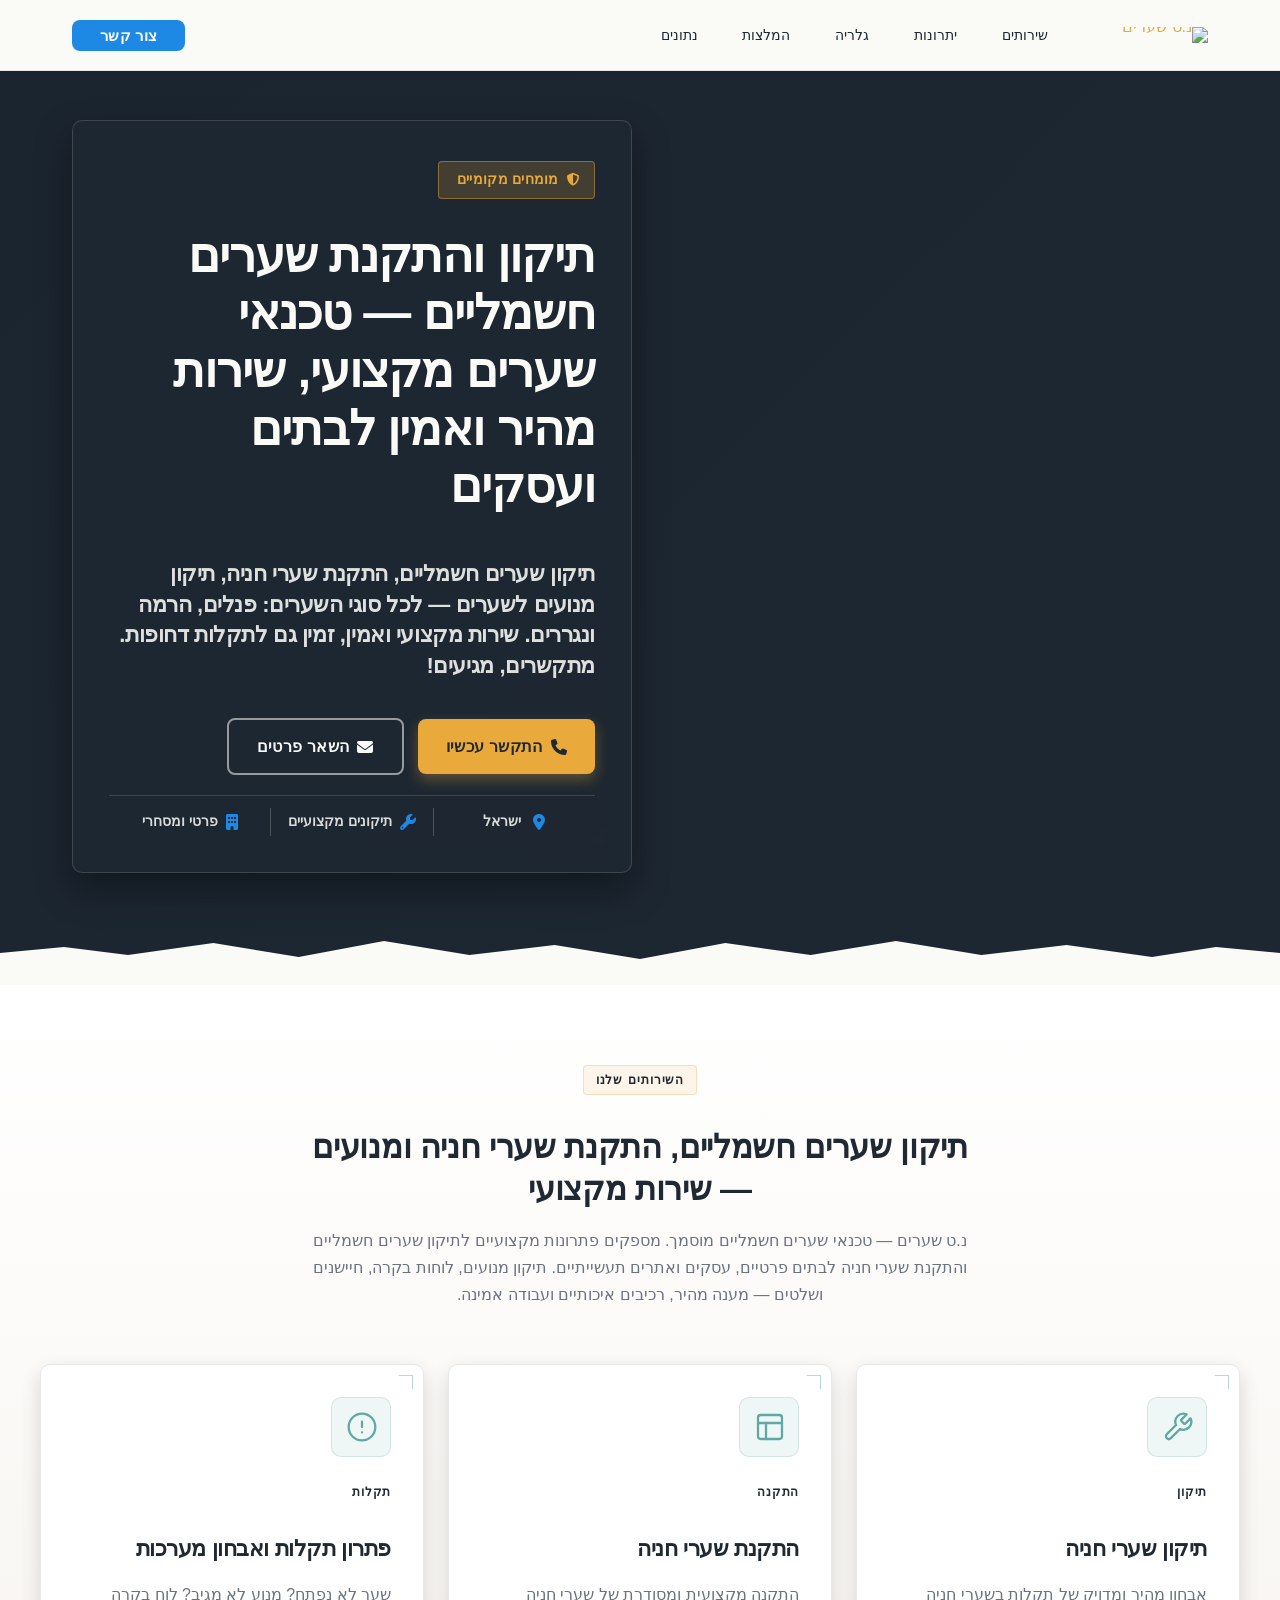
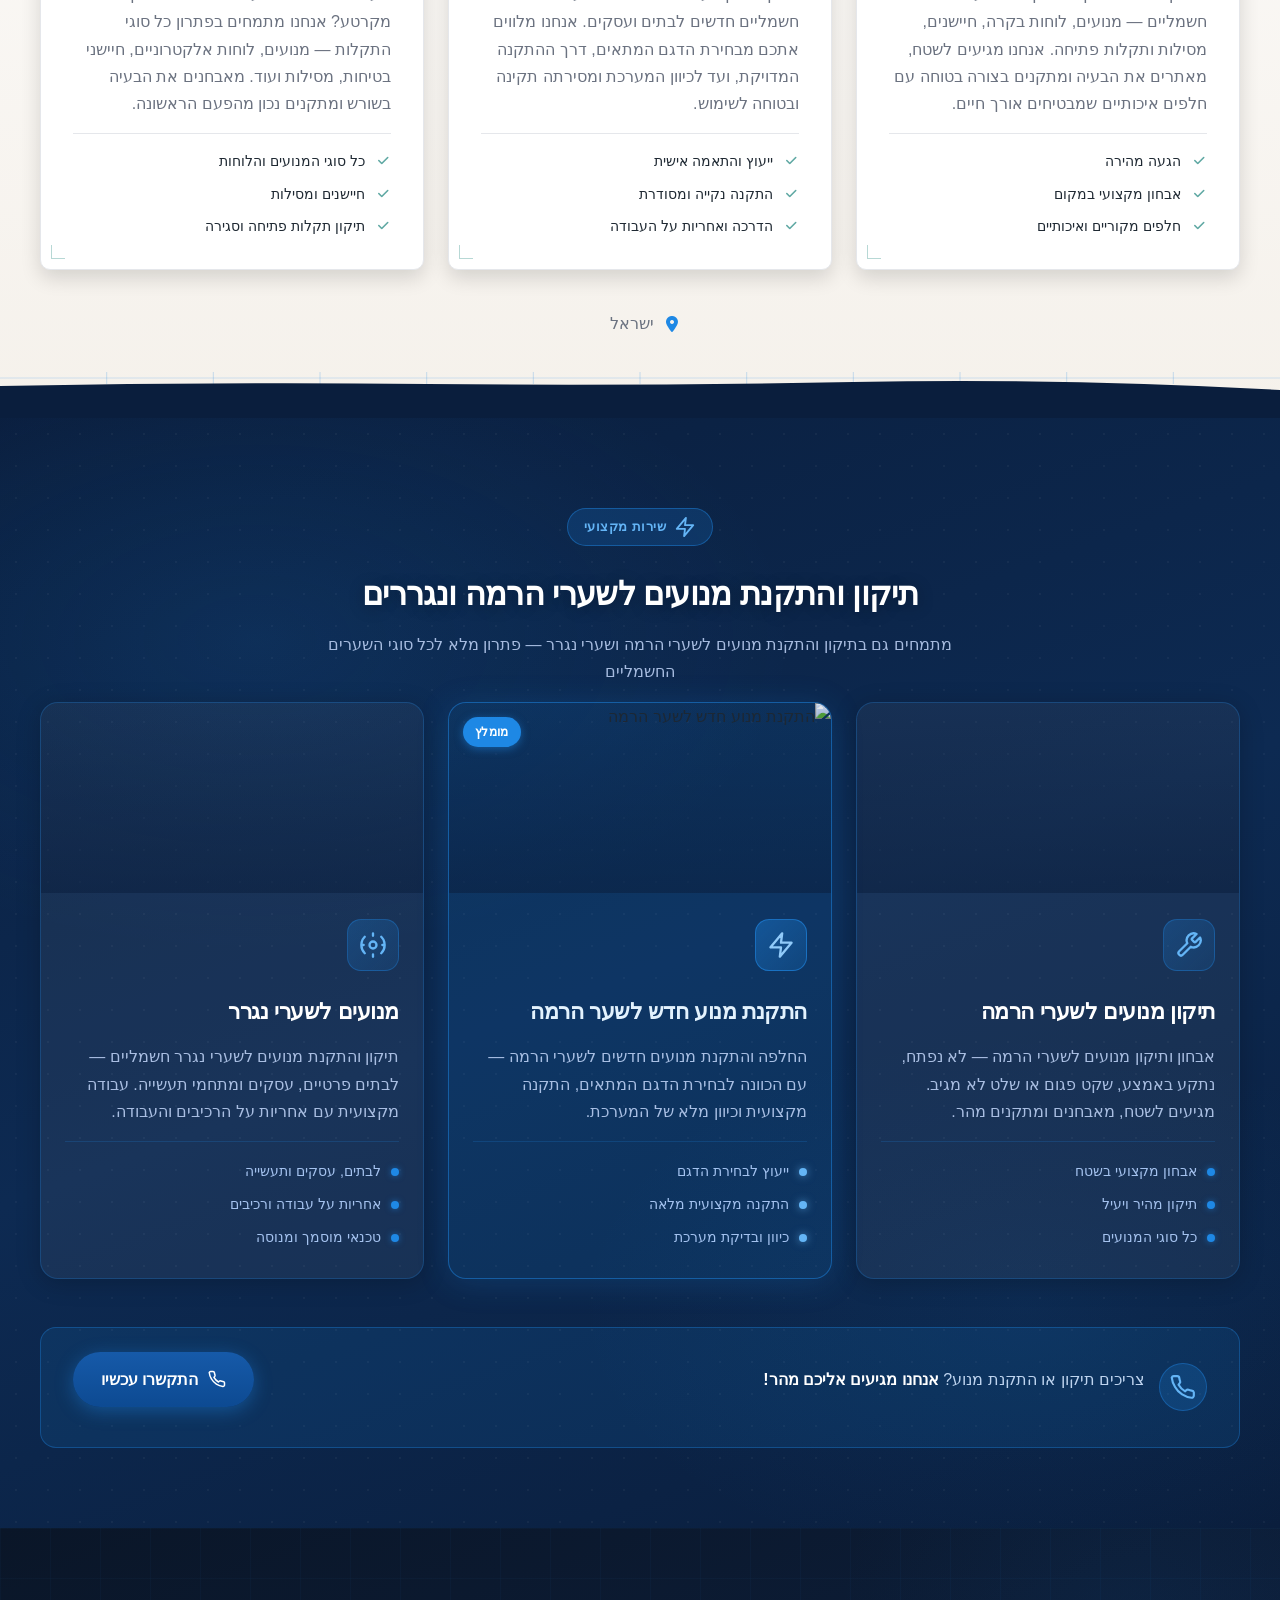
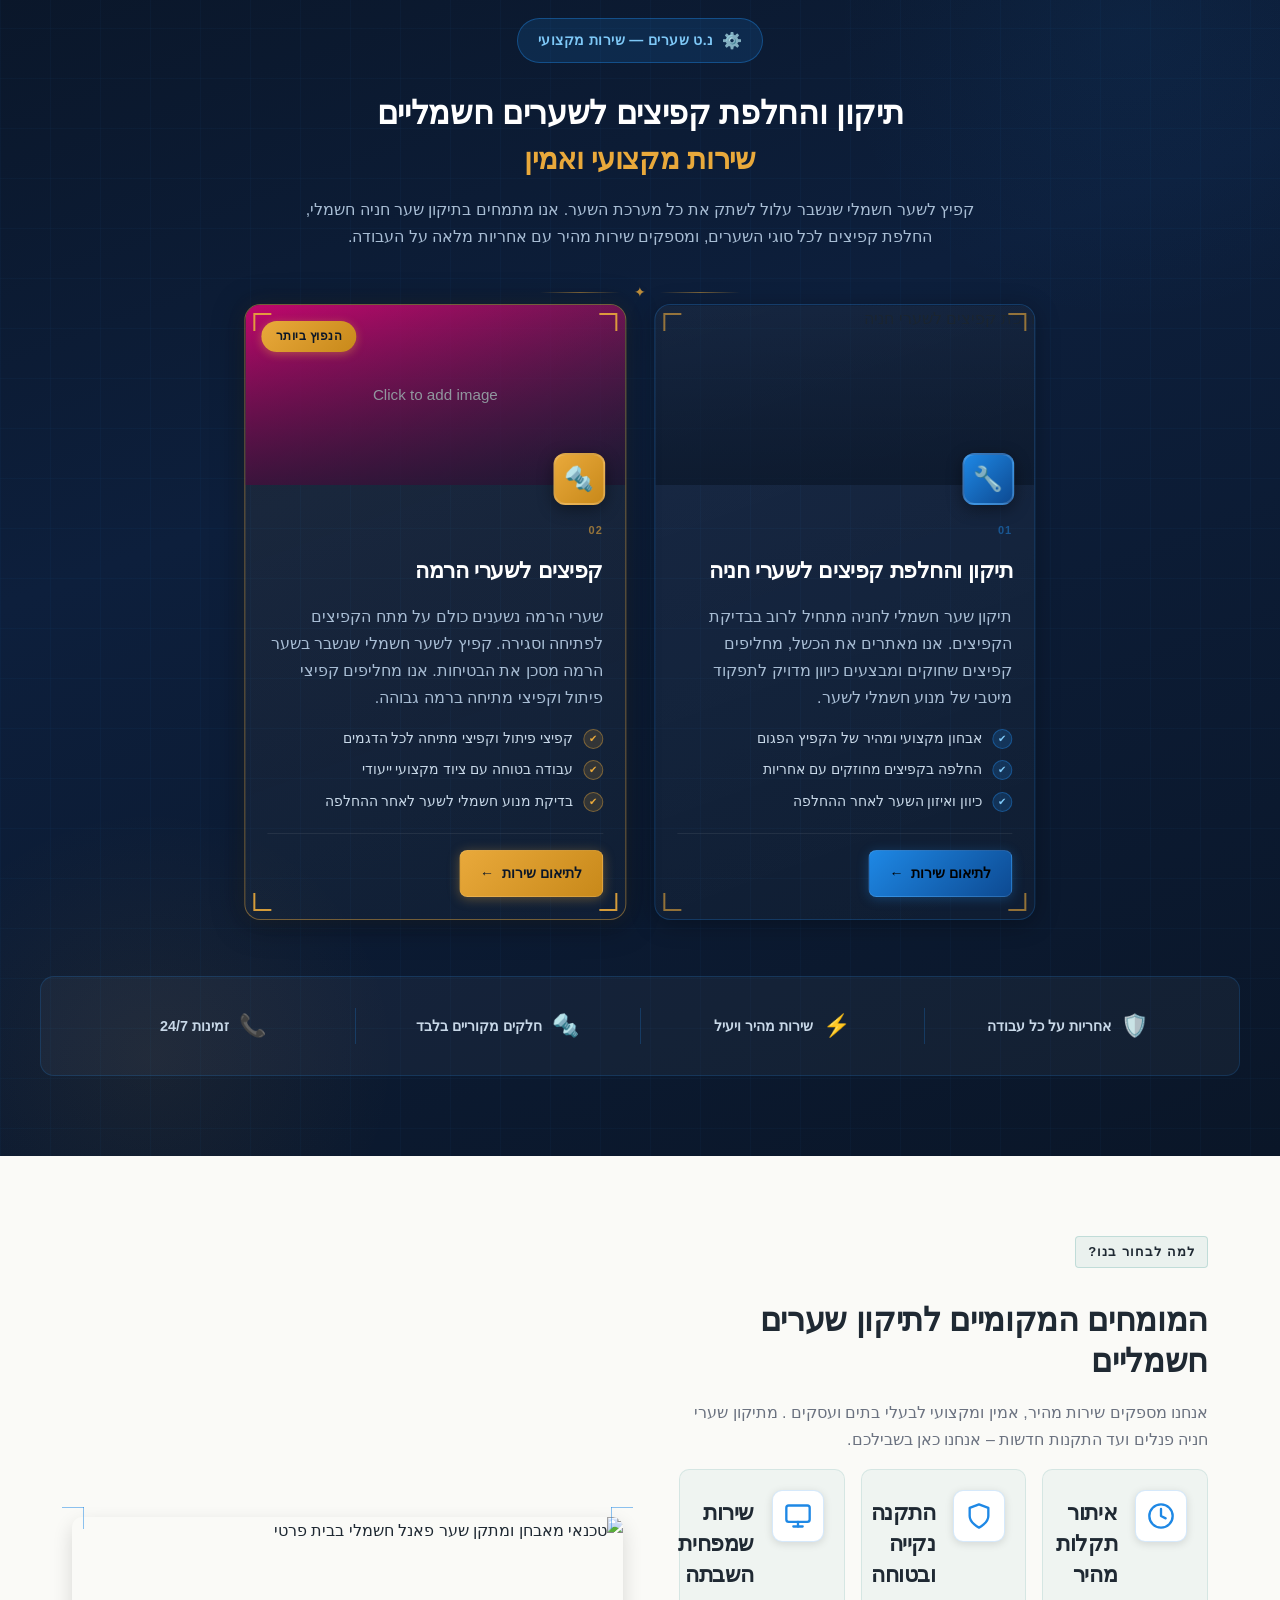
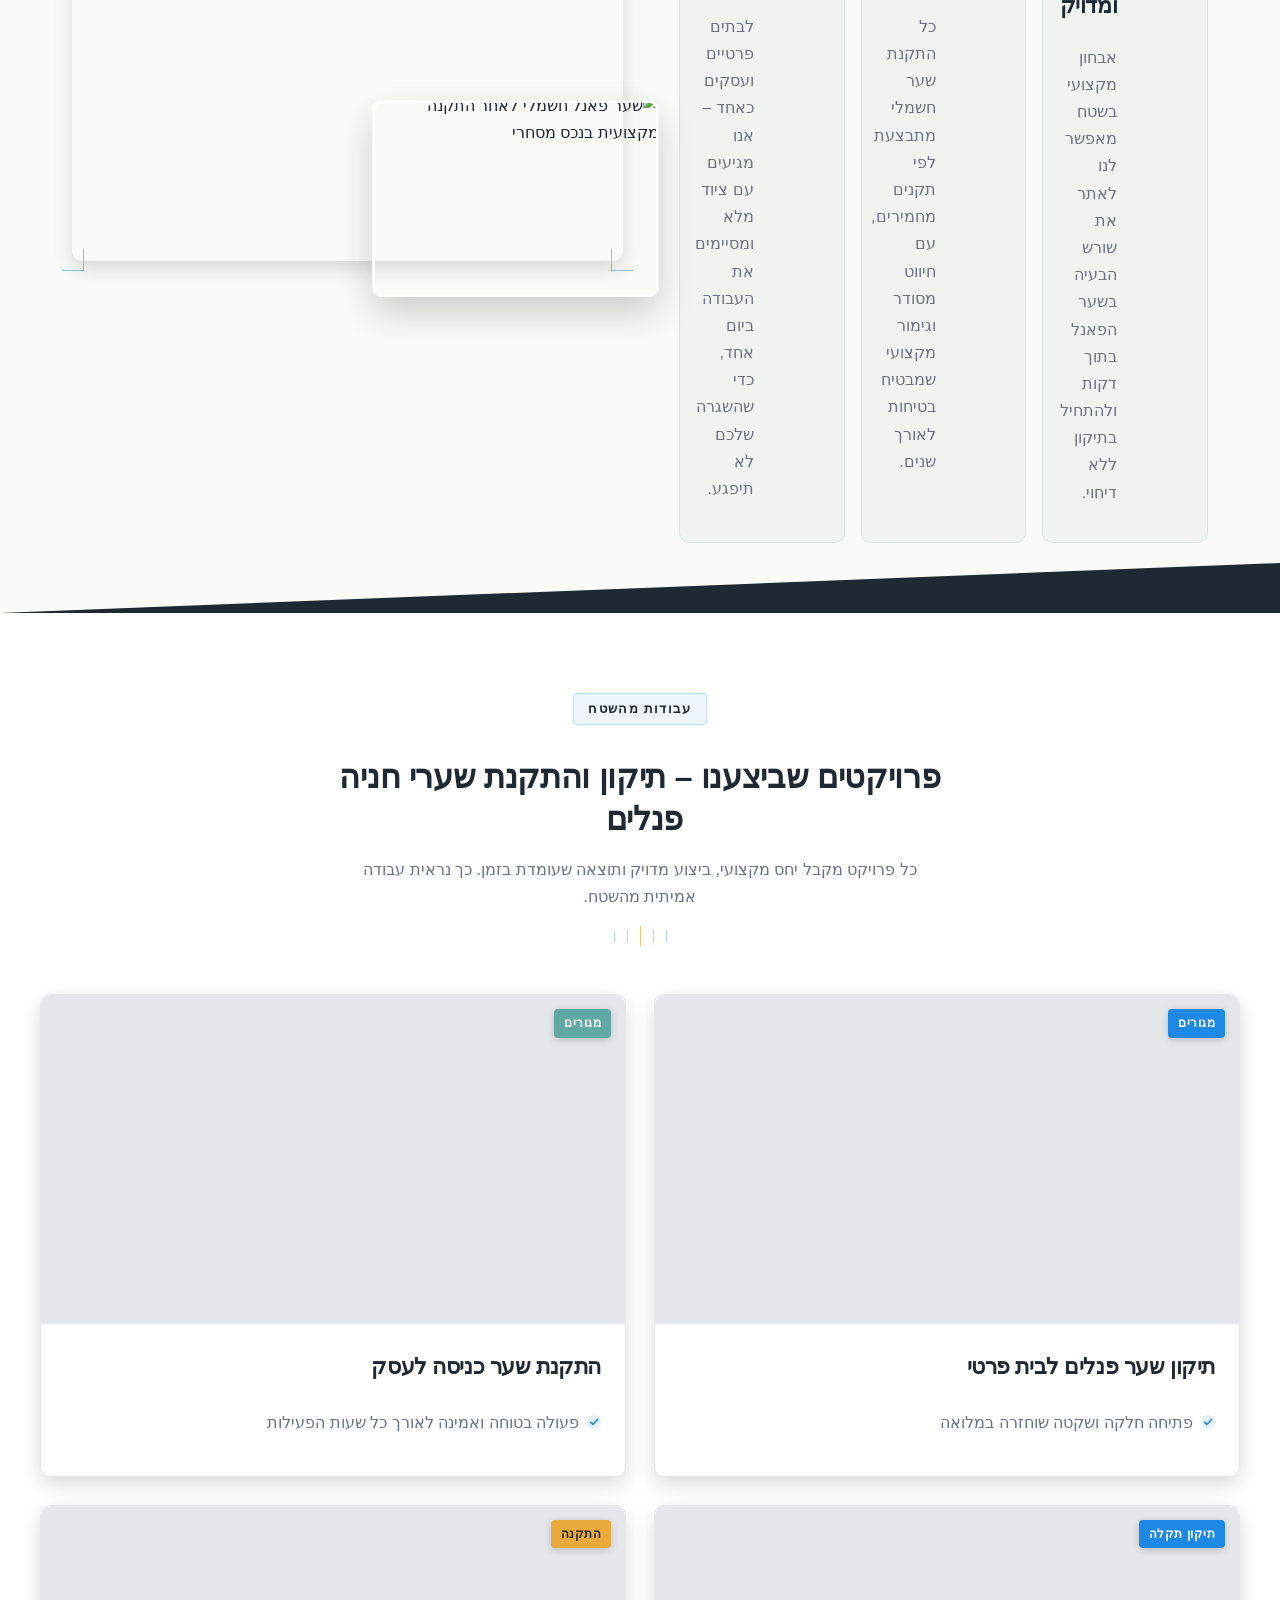
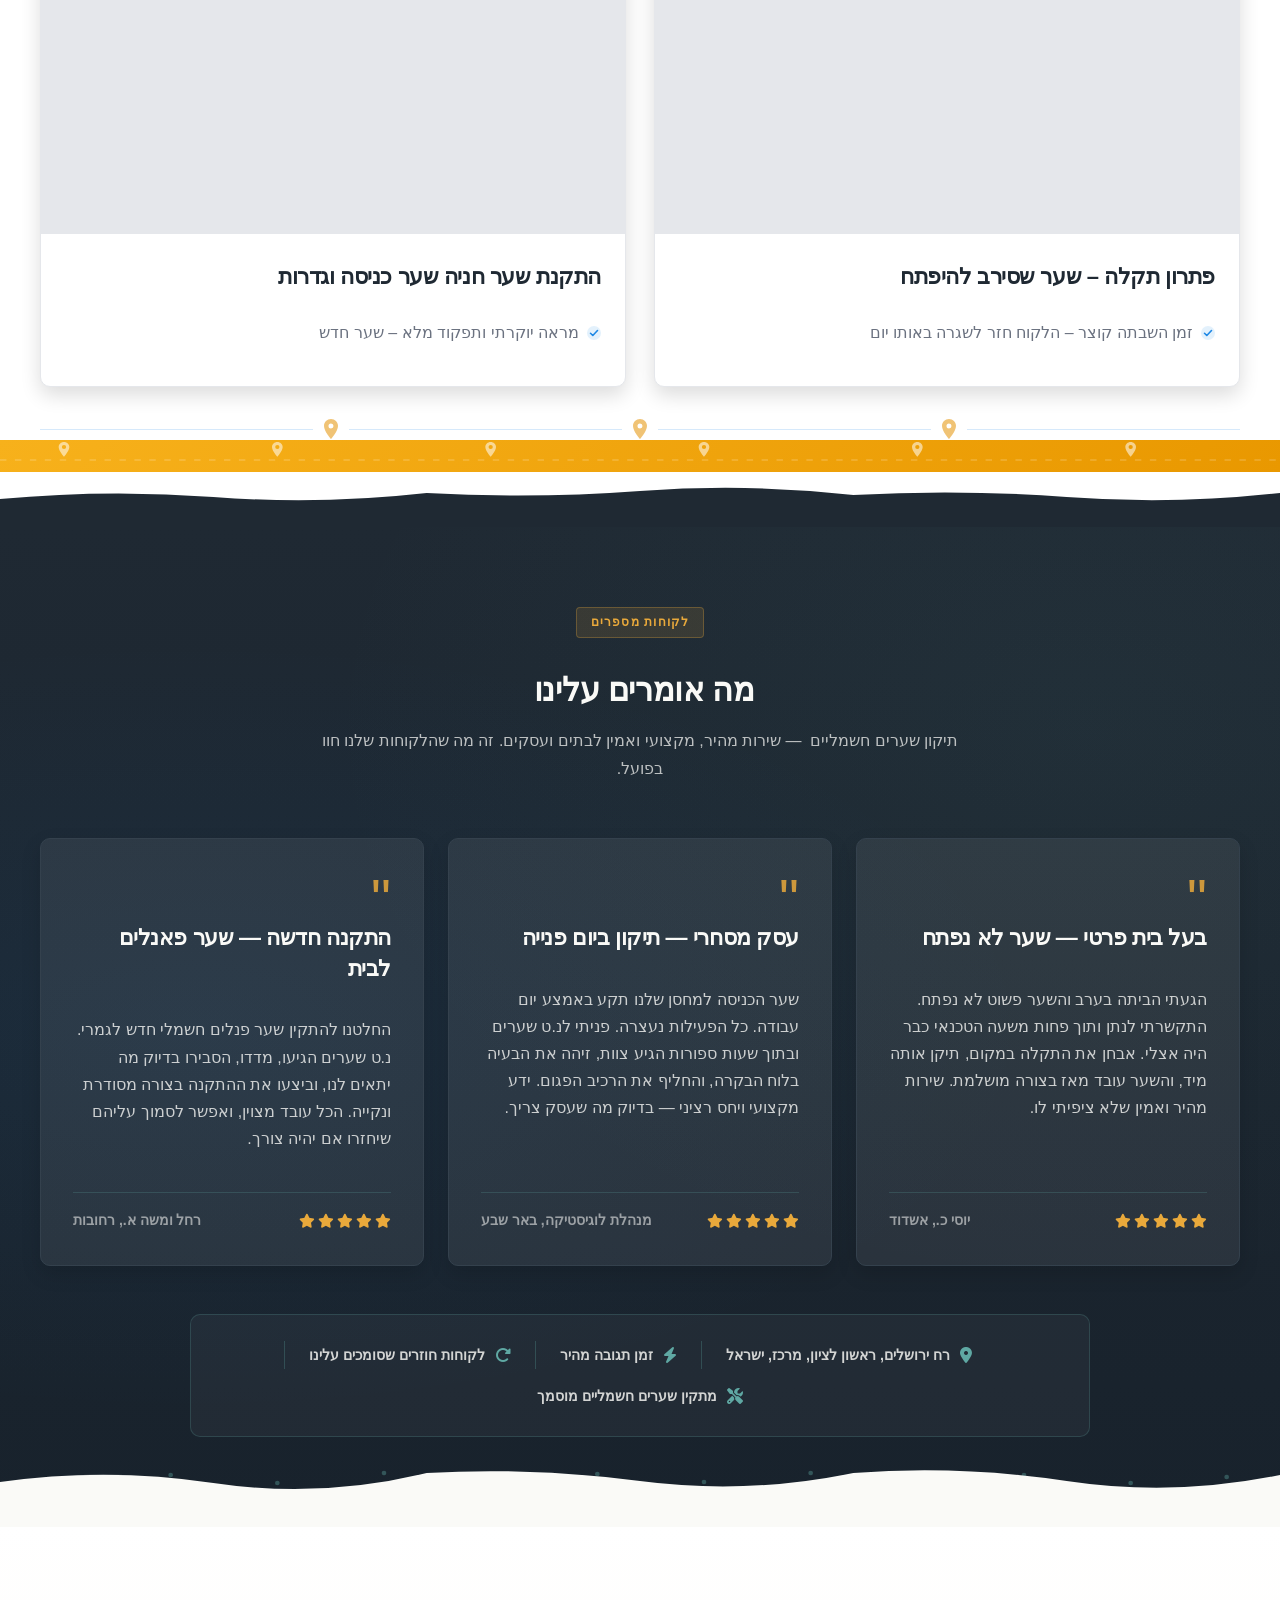
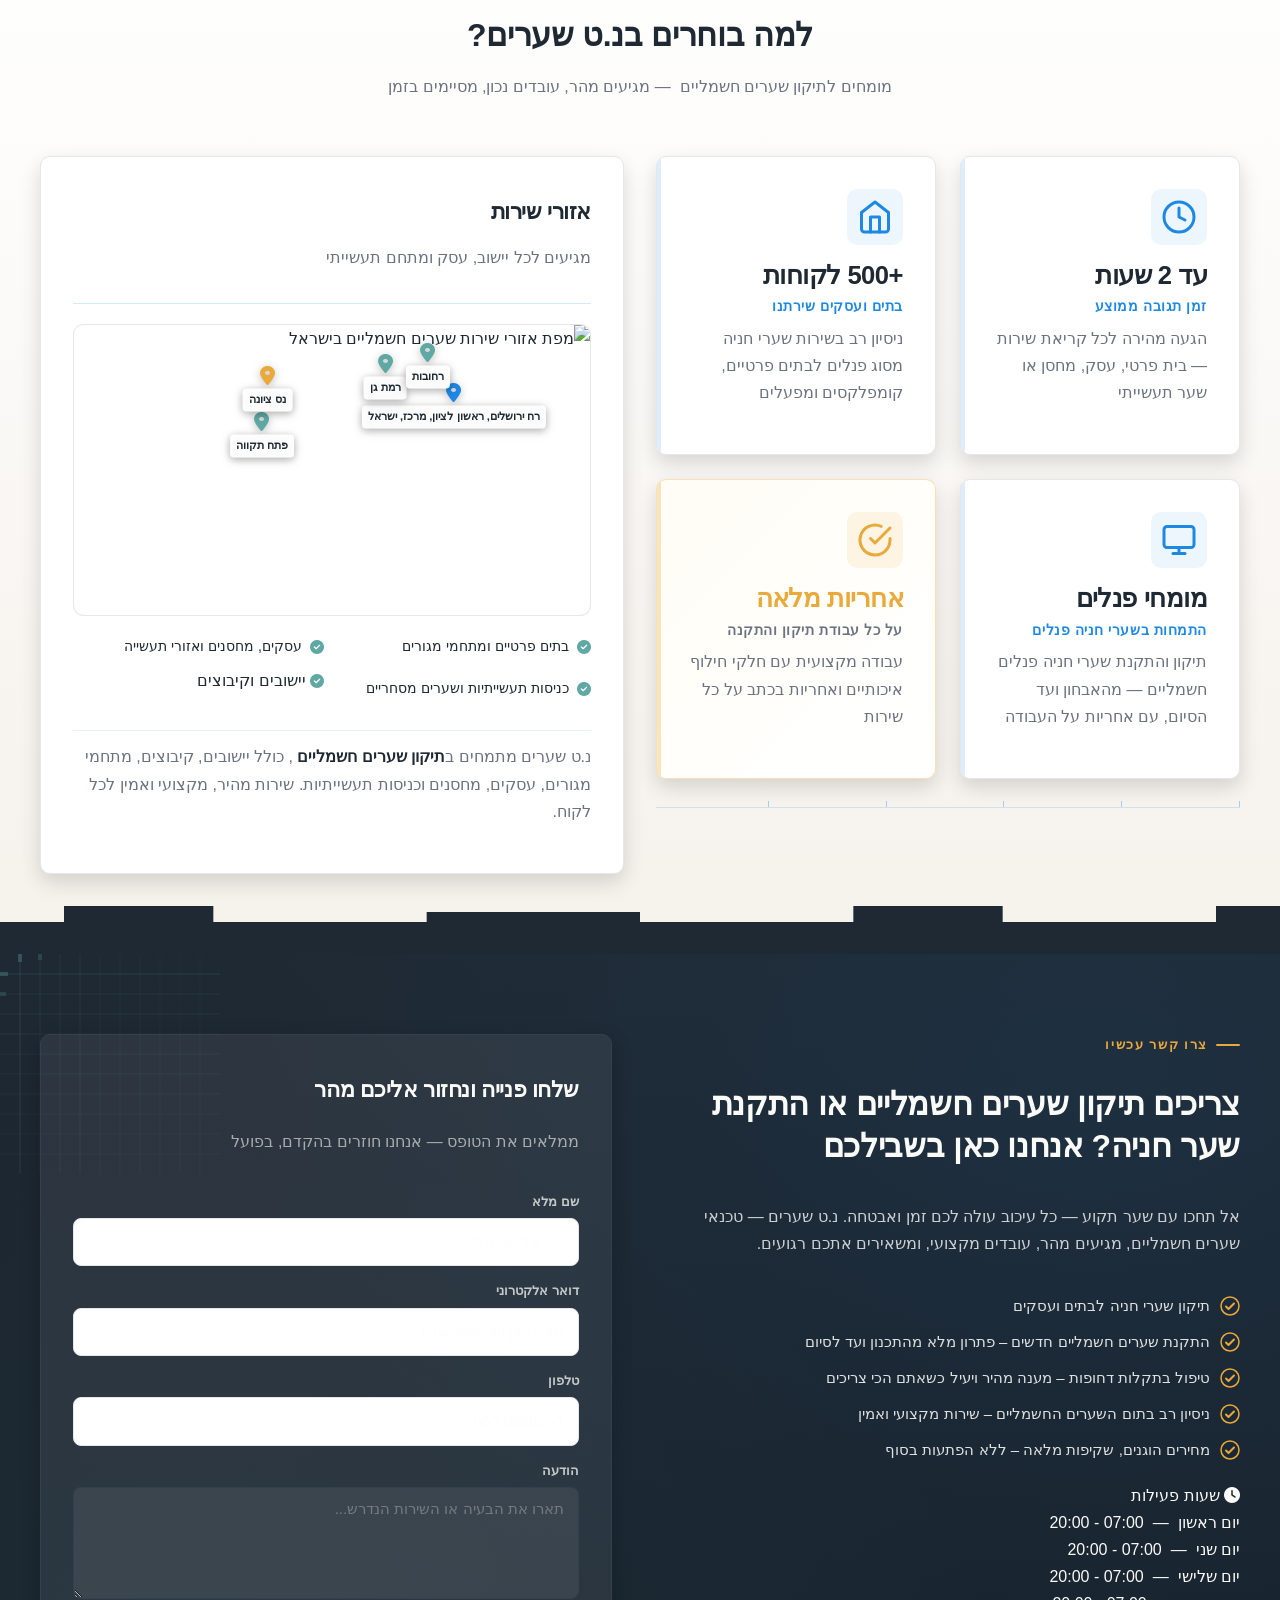
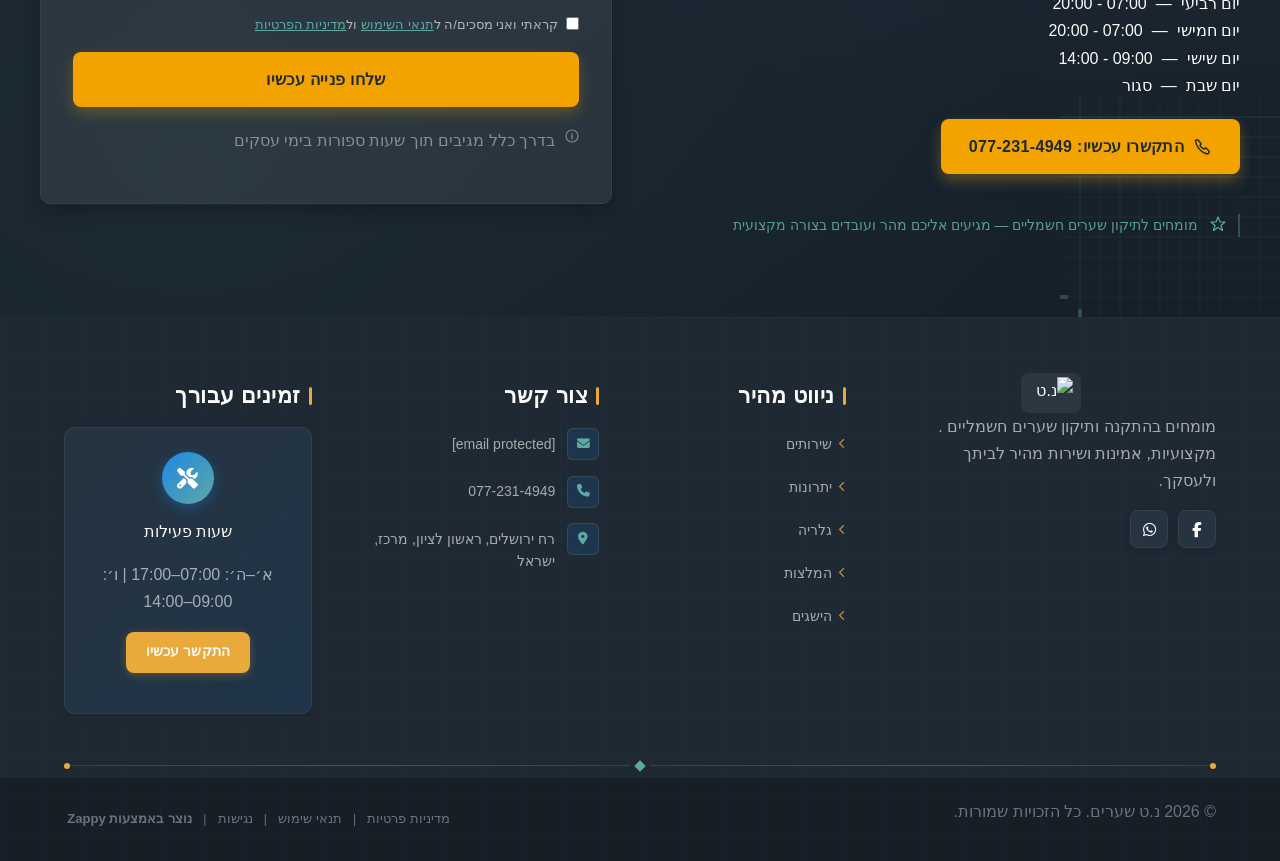
==== commit 60cf9395: "Incremental sync: 1 page(s) — update_image" ====
--- a/public/index.html
+++ b/public/index.html
@@ -1 +1 @@
-<!doctype html><html dir="rtl" lang="he"><head><meta charset="UTF-8"><meta content="width=device-width,initial-scale=1" name="viewport"><meta content="index, follow" name="robots"><title>תיקון שערים חשמליים | התקנת שערי חניה | נ.ט שערים — טכנאי שערים</title><meta content="נ.ט שערים — מומחים בתיקון שערים חשמליים והתקנת שערי חניה. שירות מהיר לבתים ועסקים: תיקון מנועים, לוחות בקרה, שערי פנלים, הרמה ונגררים. טכנאי שערים מקצועי — מחירים הוגנים, אחריות על העבודה." name="description"><meta content="תיקון שערים חשמליים בדרום, תיקון שער פאנלים לבית, שערים חשמליים, מתקין שערים חשמליים באזור הדרום" name="keywords"><link href="/assets/favicon.ico" rel="icon" type="image/x-icon"><link href="/assets/favicon-16x16.png" rel="icon" type="image/png" sizes="16x16"><link href="/assets/favicon-32x32.png" rel="icon" type="image/png" sizes="32x32"><link href="/assets/favicon-48x48.png" rel="icon" type="image/png" sizes="48x48"><link href="/assets/favicon-192x192.png" rel="icon" type="image/png" sizes="192x192"><link href="/assets/favicon-512x512.png" rel="icon" type="image/png" sizes="512x512"><link href="/assets/apple-touch-icon.png" rel="apple-touch-icon"><script>!function(){"use strict";var t="7dd7b9d9-0e24-4460-9073-13c0be0d3fd5",e="https://api.zappy5.com/api/analytics/track",a=18e5,n=2592e6,o=!0,i=!0,r=!0;var s=function(){var e="zappy_visitor_"+t,a=null;try{if(a=localStorage.getItem(e)){var o=JSON.parse(a),i=Date.now();if(i-o.created<n)return o.lastSeen=i,localStorage.setItem(e,JSON.stringify(o)),o.id}}catch(t){console.warn("Zappy Analytics: LocalStorage not available")}var r="zv_"+Date.now()+"_"+Math.random().toString(36).substr(2,9);try{localStorage.setItem(e,JSON.stringify({id:r,created:Date.now(),lastSeen:Date.now()}))}catch(t){}return r}(),c=function(){var e="zappy_session_"+t,n=null;try{if(n=sessionStorage.getItem(e)){var o=JSON.parse(n),i=Date.now();if(i-o.timestamp<a)return o.timestamp=i,sessionStorage.setItem(e,JSON.stringify(o)),o.id}}catch(t){console.warn("Zappy Analytics: SessionStorage not available")}var r="zs_"+Date.now()+"_"+Math.random().toString(36).substr(2,9);try{sessionStorage.setItem(e,JSON.stringify({id:r,timestamp:Date.now()}))}catch(t){}return r}();function l(a,n){n=n||{};var o={website_id:t,event_type:a,page_path:window.location.pathname,referrer:document.referrer||"direct",visitor_id:s,session_id:c,metadata:n};if(navigator.sendBeacon){var i=new Blob([JSON.stringify(o)],{type:"application/json"});navigator.sendBeacon(e,i)}else fetch(e,{method:"POST",headers:{"Content-Type":"application/json"},body:JSON.stringify(o),keepalive:!0}).catch(function(t){console.warn("Zappy Analytics: Failed to track event",t)})}o&&l("pageview",{title:document.title,url:window.location.href}),i&&document.addEventListener("click",function(t){var e=t.target;if("BUTTON"===e.tagName||e.closest("button")){var a="BUTTON"===e.tagName?e:e.closest("button");l("click",{element:"button",text:a.textContent.trim().substring(0,100),id:a.id||null,class:a.className||null})}else if("A"===e.tagName||e.closest("a")){var n="A"===e.tagName?e:e.closest("a");l("navigation",{element:"link",text:n.textContent.trim().substring(0,100),href:n.href,external:n.hostname!==window.location.hostname})}},!0),r&&document.addEventListener("submit",function(t){var e=t.target;l("form_submit",{form_id:e.id||null,form_name:e.name||null,form_action:e.action||null,form_method:e.method||"GET"})},!0);var d=Date.now();window.addEventListener("beforeunload",function(){l("page_unload",{time_on_page:Math.floor((Date.now()-d)/1e3),page_path:window.location.pathname})}),window.zappyAnalytics={track:l,getVisitorId:function(){return s},getSessionId:function(){return c}}}()</script><meta content="תיקון שערים חשמליים — נ.ט שערים" property="og:title"><meta content="חברת נ.ט שערים מתמחה בתיקון והתקנת שערי פאנלים חשמליים. שירות מהיר, מקצועי ואמין לבתים ועסקים — מגיעים אליכם עד שעתיים. התקשרו עכשיו!" property="og:description"><meta content="summary_large_image" name="twitter:card"><meta content="תיקון שערים חשמליים — נ.ט שערים" name="twitter:title"><meta content="חברת נ.ט שערים מתמחה בתיקון והתקנת שערי פאנלים חשמליים. שירות מהיר, מקצועי ואמין לבתים ועסקים — מגיעים אליכם עד שעתיים. התקשרו עכשיו!" name="twitter:description"><script type="application/ld+json">{"@context":"https://schema.org","@graph":[{"@type":"LocalBusiness","@id":"https://ntgates.co.il#organization","name":"נ.ט שערים","url":"https://ntgates.co.il","description":"A professional electric gate service company specializing in panel gate repairs and installations, operating in the southern region of Israel. The business focuses on converting website visitors into paying customers, suggesting a service-oriented brand that emphasizes reliability, local expertise, and quick response times for residential and commercial clients in the south.","address":{"@type":"PostalAddress","streetAddress":"רח ירושלים, ראשון לציון, מרכז, ישראל"},"contactPoint":[{"@type":"ContactPoint","contactType":"customer service","email":"ntprojectsales@gmail.com","telephone":"077-231-4949"}]},{"@type":"WebSite","@id":"https://ntgates.co.il#website","url":"https://ntgates.co.il","name":"נ.ט שערים","publisher":{"@id":"https://ntgates.co.il#organization"}},{"@type":"ContactPage","@id":"https://ntgates.co.il#contactpage","url":"https://ntgates.co.il","name":"תיקון שערים חשמליים | התקנת שערי חניה | נ.ט שערים — טכנאי שערים","mainEntity":{"@id":"https://ntgates.co.il#organization"},"potentialAction":{"@type":"CommunicateAction","target":{"@type":"EntryPoint","urlTemplate":"https://ntgates.co.il/api/email/contact-form","actionPlatform":["http/method=POST"],"contentType":"application/json"},"instrument":[{"@type":"PropertyValue","name":"name","propertyID":"text","valueRequired":true,"description":"ישראל ישראלי"},{"@type":"PropertyValue","name":"email","propertyID":"email","valueRequired":true,"description":"israel@example.com"},{"@type":"PropertyValue","name":"phone","propertyID":"tel","valueRequired":true,"description":"050-0000000"},{"@type":"PropertyValue","name":"message","propertyID":"textarea","valueRequired":true,"description":"תארו את הבעיה או השירות הנדרש..."},{"@type":"PropertyValue","name":"privacy_consent","propertyID":"checkbox","valueRequired":true}]}}]}</script><meta content="website" property="og:type"><meta content="he_IL" property="og:locale"><script src="https://www.googletagmanager.com/gtag/js?id=AW-17341880993" async=""></script><script>function gtag(){dataLayer.push(arguments)}window.dataLayer=window.dataLayer||[],gtag("js",new Date),gtag("config","AW-17341880993"),gtag("config","G-X6XGS97FYS")</script><link href="https://cdnjs.cloudflare.com/ajax/libs/font-awesome/6.4.0/css/all.min.css" rel="stylesheet"><link href="/assets/favicon.ico" rel="icon" type="image/x-icon"><link href="/assets/favicon-16x16.png" rel="icon" type="image/png" sizes="16x16"><link href="/assets/favicon-32x32.png" rel="icon" type="image/png" sizes="32x32"><link href="/assets/favicon-48x48.png" rel="icon" type="image/png" sizes="48x48"><link href="/assets/favicon-192x192.png" rel="icon" type="image/png" sizes="192x192"><link href="/assets/favicon-512x512.png" rel="icon" type="image/png" sizes="512x512"><link href="/assets/apple-touch-icon.png" rel="apple-touch-icon"><link href="https://cdn.jsdelivr.net/npm/vanilla-cookieconsent@3/dist/cookieconsent.css" rel="stylesheet"><script src="https://cdn.jsdelivr.net/npm/vanilla-cookieconsent@3/dist/cookieconsent.umd.js"></script><script src="https://cdn.jsdelivr.net/gh/mickidum/acc_toolbar/acctoolbar/acctoolbar.min.js"></script><link href="/styles.css" rel="stylesheet"><script>window.ZAPPY_WEBSITE_ID="7dd7b9d9-0e24-4460-9073-13c0be0d3fd5",window.ZAPPY_API_BASE="https://api.zappy5.com"</script><style id="zappy-dropdown-submenu-styles">#navMenu li:has(.sub-menu),.nav-menu li:has(.sub-menu),.navbar li:has(.sub-menu),nav li:has(.sub-menu){position:relative}#navMenu .sub-menu,.nav-menu .sub-menu,.navbar .sub-menu,nav .sub-menu{display:block!important;position:absolute!important;top:100%;left:0;min-width:220px;background:#fff;border-radius:8px;box-shadow:0 8px 25px rgba(0,0,0,.15);padding:8px 0;opacity:0;visibility:hidden;transform:translateY(10px);transition:all .3s ease;z-index:1000;list-style:none;pointer-events:none}#navMenu li:hover>.sub-menu,.nav-menu li:hover>.sub-menu,.navbar li:hover>.sub-menu,nav li:hover>.sub-menu{opacity:1!important;visibility:visible!important;transform:translateY(0)!important;pointer-events:auto!important}.sub-menu li{list-style:none;margin:0;padding:0}.sub-menu a{display:block!important;padding:10px 16px!important;color:var(--text-dark,#333)!important;font-weight:500;text-decoration:none;white-space:nowrap;transition:background-color .2s}.sub-menu .zappy-nav-child>a{padding-left:28px!important;font-size:.9em!important;opacity:.85!important}[dir=rtl] .sub-menu .zappy-nav-child>a,html[lang=ar] .sub-menu .zappy-nav-child>a,html[lang=he] .sub-menu .zappy-nav-child>a{padding-left:10px!important;padding-right:28px!important}.sub-menu .zappy-nav-parent>a{font-weight:600!important}.sub-menu a:hover{background-color:#f5f5f5}[dir=rtl] .nav-menu .sub-menu,[dir=rtl] .navbar .sub-menu,[dir=rtl] nav .sub-menu,html[lang=ar] .nav-menu .sub-menu,html[lang=ar] .navbar .sub-menu,html[lang=ar] nav .sub-menu,html[lang=he] .nav-menu .sub-menu,html[lang=he] .navbar .sub-menu,html[lang=he] nav .sub-menu{left:auto!important;right:0!important}.sub-menu:empty,.sub-menu:not(:has(li)):not(:has(> a)),.sub-menu:not(:has(li:not(.zappy-hidden-menu-item))):not(:has(> a)){display:none!important;opacity:0!important;visibility:hidden!important;pointer-events:none!important}li:has(.menu-group-title):hover>.sub-menu{opacity:1!important;visibility:visible!important;transform:translateY(0)!important;pointer-events:auto!important}#navMenu>li>.menu-group-title,.nav-menu>li>.menu-group-title{display:inline-block;padding:.5rem 1rem;cursor:default;user-select:none}@media (max-width:768px){#navMenu .sub-menu,.nav-menu .sub-menu,.navbar .sub-menu,nav .sub-menu{position:static!important;transform:none!important;box-shadow:none!important;background:0 0!important;max-height:0;overflow:hidden;opacity:0;visibility:hidden;transition:max-height .3s ease,opacity .3s ease;padding:0!important;border-radius:0!important}#navMenu .sub-menu.mobile-expanded,.nav-menu .sub-menu.mobile-expanded,.navbar .sub-menu.mobile-expanded{max-height:none!important;overflow-y:visible!important;opacity:1!important;visibility:visible!important;padding:8px 0 8px 16px!important}[dir=rtl] .sub-menu.mobile-expanded,html[lang=he] .sub-menu.mobile-expanded{padding:8px 16px 8px 0!important}#navMenu li:hover>.sub-menu,.nav-menu li:hover>.sub-menu,.navbar li:hover>.sub-menu,nav li:hover>.sub-menu{opacity:0;visibility:hidden;pointer-events:none}#navMenu li>.sub-menu.mobile-expanded,.nav-menu li>.sub-menu.mobile-expanded,.navbar li>.sub-menu.mobile-expanded,nav li>.sub-menu.mobile-expanded{opacity:1!important;visibility:visible!important;pointer-events:auto!important}#navMenu li:has(.sub-menu),.nav-menu li:has(.sub-menu),.navbar li:has(.sub-menu),nav li:has(.sub-menu){display:flex!important;flex-wrap:wrap!important;align-items:center!important;position:relative!important;min-height:44px!important}#navMenu li:has(.sub-menu)>a,.nav-menu li:has(.sub-menu)>a,.navbar li:has(.sub-menu)>a,nav li:has(.sub-menu)>a{flex:1!important;min-width:0!important}#navMenu li:has(.sub-menu)>.menu-group-title,.nav-menu li:has(.sub-menu)>.menu-group-title,.navbar li:has(.sub-menu)>.menu-group-title,nav li:has(.sub-menu)>.menu-group-title{flex:1!important;min-width:0!important;padding:0!important;line-height:inherit!important}#navMenu li:has(.sub-menu)>.sub-menu,.nav-menu li:has(.sub-menu)>.sub-menu,.navbar li:has(.sub-menu)>.sub-menu,nav li:has(.sub-menu)>.sub-menu{flex-basis:100%!important;width:100%!important}#navMenu li:has(.sub-menu)>a [class*=arrow],#navMenu li:has(.sub-menu)>a [class*=chevron],.nav-menu li:has(.sub-menu)>a .fa-angle-down,.nav-menu li:has(.sub-menu)>a .fa-chevron-down,.nav-menu li:has(.sub-menu)>a [class*=arrow],.nav-menu li:has(.sub-menu)>a [class*=chevron],nav li:has(.sub-menu)>a [class*=arrow],nav li:has(.sub-menu)>a [class*=chevron]{display:none!important;visibility:hidden!important}.mobile-submenu-toggle{display:flex!important;align-items:center!important;justify-content:center!important;width:44px!important;height:auto!important;background:0 0!important;border:none!important;cursor:pointer!important;color:var(--text-dark)!important;position:static!important;flex-shrink:0!important;align-self:stretch!important;z-index:2!important;padding:0!important;margin:0!important}.mobile-submenu-toggle::after{content:''!important;width:0!important;height:0!important;border-left:6px solid transparent!important;border-right:6px solid transparent!important;border-top:7px solid currentColor!important;transition:transform .3s ease!important}.mobile-submenu-toggle.expanded::after{transform:rotate(180deg)!important}.sub-menu a{padding:10px 0!important;display:block!important;color:var(--text-dark)!important;white-space:normal!important}.sub-menu .zappy-nav-child>a{padding-left:28px!important;font-size:.9em!important;opacity:.85!important}[dir=rtl] .sub-menu .zappy-nav-child>a,html[lang=ar] .sub-menu .zappy-nav-child>a,html[lang=he] .sub-menu .zappy-nav-child>a{padding-left:0!important;padding-right:28px!important}.sub-menu .zappy-nav-parent>a{font-weight:600!important}#navMenu.active,.nav-menu.active{max-width:100vw!important;overflow-x:hidden!important;box-sizing:border-box!important}.navbar .sub-menu li a,.zappy-products-dropdown .sub-menu a,nav.navbar .sub-menu li a{color:var(--text-dark)!important}}@media (min-width:769px){.mobile-submenu-toggle{display:none!important}}</style><style id="zappy-widget-visibility">html[dir=rtl] .whatsapp-float{right:20px!important;left:auto!important}html:not([dir]) .whatsapp-float,html[dir=ltr] .whatsapp-float{left:20px!important;right:auto!important}html[dir=rtl] #mic-access-tool-general-button,html[dir=rtl] #mic-init-access-tool #mic-access-tool-general-button,html[dir=rtl] #mic-init-access-tool .mic-access-tool-general-button,html[dir=rtl] ._access-icon,html[dir=rtl] .mic-access-tool-general-button{left:20px!important;right:auto!important}html:not([dir]) #mic-access-tool-general-button,html:not([dir]) #mic-init-access-tool #mic-access-tool-general-button,html:not([dir]) #mic-init-access-tool .mic-access-tool-general-button,html:not([dir]) ._access-icon,html:not([dir]) .mic-access-tool-general-button,html[dir=ltr] #mic-access-tool-general-button,html[dir=ltr] #mic-init-access-tool #mic-access-tool-general-button,html[dir=ltr] #mic-init-access-tool .mic-access-tool-general-button,html[dir=ltr] ._access-icon,html[dir=ltr] .mic-access-tool-general-button{right:20px!important;left:auto!important}@media (max-width:768px){.whatsapp-float{display:flex!important}}@media (min-width:769px){.whatsapp-float{display:flex!important}}@media (max-width:768px){#mic-access-tool-box,#mic-access-tool-general-button,#mic-init-access-tool #mic-access-tool-box,#mic-init-access-tool #mic-access-tool-general-button,#mic-init-access-tool .mic-access-tool-general-button,._access-icon,._access-menu,.mic-access-tool-box,.mic-access-tool-general-button,div[id*=mic-access-tool-box]{display:none!important;visibility:hidden!important;opacity:0!important;pointer-events:none!important}}@media (min-width:769px){#mic-access-tool-box,#mic-access-tool-general-button,#mic-init-access-tool #mic-access-tool-box,#mic-init-access-tool #mic-access-tool-general-button,#mic-init-access-tool .mic-access-tool-general-button,._access-icon,._access-menu,.mic-access-tool-box,.mic-access-tool-general-button,div[id*=mic-access-tool-box]{display:none!important;visibility:hidden!important;opacity:0!important;pointer-events:none!important}}</style></head><body><nav class="navbar" dir="rtl"><button class="mobile-toggle" aria-label="Menu" id="mobileToggle"><svg viewBox="0 0 24 24" height="24" width="24" fill="none" class="hamburger-icon"><path d="M3 12h18M3 6h18M3 18h18" stroke="currentColor" stroke-width="2" stroke-linecap="round"></path></svg> <svg viewBox="0 0 24 24" height="24" width="24" fill="none" class="close-icon" style="display:none"><path d="M18 6L6 18M6 6l12 12" stroke="currentColor" stroke-width="2" stroke-linecap="round"></path></svg></button> <button class="phone-header-btn" aria-label="Call" data-phone="0772314949"><svg viewBox="0 0 24 24" height="20" width="20" fill="currentColor"><path d="M22 16.92v3a2 2 0 0 1-2.18 2 19.79 19.79 0 0 1-8.63-3.07 19.5 19.5 0 0 1-6-6 19.79 19.79 0 0 1-3.07-8.67A2 2 0 0 1 4.11 2h3a2 2 0 0 1 2 1.72 12.84 12.84 0 0 0 .7 2.81 2 2 0 0 1-.45 2.11L8.09 9.91a16 16 0 0 0 6 6l1.27-1.27a2 2 0 0 1 2.11-.45 12.84 12.84 0 0 0 2.81.7A2 2 0 0 1 22 16.92z"></path></svg></button><div class="nav-container"><div class="nav-right-group"><div class="nav-brand"><a href="/" class="logo-link"><img alt="נ.ט שערים" src="/assets/logo-1779129169983-f9pkql.webp?v=1779129170257-ldeh68" class="logo"></a></div><ul class="nav-menu" id="navMenu"><li><a href="#services">שירותים</a></li><li><a href="#benefits">יתרונות</a></li><li><a href="#showcase">גלריה</a></li><li><a href="#testimonials">המלצות</a></li><li><a href="#stats">נתונים</a></li></ul></div><div class="nav-cta-container"><a href="#contact" class="nav-cta-btn">צור קשר</a></div></div></nav><script>window.addEventListener("load",function(){const e=document.querySelector(".navbar, nav, header");if(!e)return void console.log("[Navbar] Navbar element not found");let t=document.getElementById("mobileToggle")||document.querySelector(".mobile-toggle")||document.querySelector(".hamburger")||document.querySelector(".hamburger-menu")||document.querySelector(".menu-toggle")||document.querySelector(".burger-menu")||document.querySelector('[aria-label="Menu"]')||document.querySelector('[aria-label="תפריט"]');const o=document.querySelector(".phone-header-btn"),n=window.getComputedStyle(e);let r=n.backgroundColor;if(console.log("[Navbar] Initial navbar background:",r),"transparent"===r||"rgba(0, 0, 0, 0)"===r||r.startsWith("rgba")&&r.includes(", 0)")){const e=n.backgroundImage;if(e&&"none"!==e)console.log("[Navbar] Navbar has background image/gradient, using dark text"),r="rgb(240, 240, 240)";else{const e=window.getComputedStyle(document.body).backgroundColor;console.log("[Navbar] Navbar transparent, using body background:",e),r=e}}const i=r.match(/\d+/g);if(i&&i.length>=3){const e=(.299*parseInt(i[0])+.587*parseInt(i[1])+.114*parseInt(i[2]))/255;console.log("[Navbar] Mobile button colors preserved from Claude CSS (luminance:",e.toFixed(2)+")");const n=document.createElement("style");n.id="zappy-mobile-nav-fix";document.documentElement.lang;document.documentElement.dir,n.textContent='\n        /* Hide mobile buttons on desktop, show only on mobile */\n        @media (min-width: 769px) {\n          .mobile-toggle,\n          .phone-header-btn {\n            display: none !important;\n          }\n        }\n        \n        /* Show and position mobile buttons correctly on mobile */\n        @media (max-width: 768px) {\n          .mobile-toggle,\n          .phone-header-btn {\n            position: absolute !important;\n            top: 50% !important;\n            transform: translateY(-50%) !important;\n            z-index: 1001 !important;\n            display: flex !important;\n            align-items: center !important;\n            justify-content: center !important;\n            width: 36px !important;\n            height: 36px !important;\n            border-radius: 50% !important;\n            border: none !important;\n            cursor: pointer !important;\n            padding: 6px !important;\n            background: none !important;\n            color: var(--nav-text, var(--text-dark)) !important;\n          }\n          \n          /* LTR positioning (default): hamburger LEFT, phone RIGHT */\n          html:not([dir="rtl"]):not([lang="he"]):not([lang="ar"]) .mobile-toggle,\n          html[dir="ltr"] .mobile-toggle {\n            left: 12px !important;\n            right: auto !important;\n          }\n          html:not([dir="rtl"]):not([lang="he"]):not([lang="ar"]) .phone-header-btn,\n          html[dir="ltr"] .phone-header-btn {\n            right: 12px !important;\n            left: auto !important;\n          }\n          \n          /* RTL positioning: hamburger RIGHT, phone LEFT */\n          html[dir="rtl"] .mobile-toggle,\n          html[lang="he"] .mobile-toggle,\n          html[lang="ar"] .mobile-toggle {\n            right: 12px !important;\n            left: auto !important;\n          }\n          html[dir="rtl"] .phone-header-btn,\n          html[lang="he"] .phone-header-btn,\n          html[lang="ar"] .phone-header-btn {\n            left: 12px !important;\n            right: auto !important;\n          }\n          \n          /* CRITICAL: Ensure nav-container has min-height on mobile */\n          /* All children are positioned absolutely/fixed on mobile, so height:auto collapses to 0 */\n          .nav-container {\n            min-height: 70px !important;\n            position: relative !important;\n          }\n          \n          /* Ensure SVG icons are properly sized and inherit color */\n          .mobile-toggle svg,\n          .phone-header-btn svg {\n            width: 24px !important;\n            height: 24px !important;\n            /* Don\'t force display - let JavaScript control hamburger/close toggle */\n          }\n          \n          /* Reset nav-cta-container on mobile - remove desktop box-shadow/padding */\n          /* that creates a visible ghost box when CTA button is hidden */\n          .nav-cta-container {\n            box-shadow: none !important;\n            padding: 0 !important;\n          }\n          \n          /* Hide nav-cta-container entirely on mobile when there\'s no lang-switcher */\n          /* (only the CTA button is inside, and it\'s hidden on mobile) */\n          .nav-cta-container:not(:has(.lang-switcher)) {\n            display: none !important;\n          }\n          \n          /* CRITICAL: Prevent hero image fade gradient from bleeding over headline text */\n          /* The .image-fade-gradient has bottom: -30px (extends below parent) */\n          /* On mobile stacked layout, this overlaps the h1 text below the image */\n          .hero-image-column {\n            overflow: hidden !important;\n          }\n          .image-fade-gradient {\n            bottom: 0 !important;\n          }\n          \n          /* Hide desktop language switcher on mobile - hamburger menu handles it */\n          /* High specificity to override stored CSS */\n          .lang-switcher,\n          .nav-cta-container .lang-switcher,\n          .nav-container .lang-switcher,\n          .navbar .lang-switcher,\n          .navbar .nav-cta-container .lang-switcher {\n            display: none !important;\n          }\n        }\n      ';const r=document.getElementById("zappy-mobile-nav-fix");r&&r.remove(),document.head.appendChild(n),console.log("[Navbar] Critical CSS injected for mobile nav positioning");const l=window.innerWidth<=768;if(t){const e=t.querySelector(".hamburger-icon"),o=t.querySelector(".close-icon");e&&(e.style.setProperty("width","24px","important"),e.style.setProperty("height","24px","important"),e.style.setProperty("display","block","important")),o&&(o.style.setProperty("width","24px","important"),o.style.setProperty("height","24px","important"),o.style.setProperty("display","none","important")),l?(t.style.setProperty("position","absolute","important"),t.style.setProperty("top","50%","important"),t.style.setProperty("transform","translateY(-50%)","important"),t.style.setProperty("z-index","1001","important"),t.style.removeProperty("left"),t.style.removeProperty("right"),console.log("[Navbar] Mobile toggle positioning applied (mobile viewport)")):(t.style.removeProperty("position"),t.style.removeProperty("top"),t.style.removeProperty("transform"),t.style.removeProperty("z-index"),t.style.removeProperty("left"),t.style.removeProperty("right"),console.log("[Navbar] Desktop viewport - cleared mobile toggle inline positioning"))}if(o){const e=o.querySelector("svg");e&&(e.style.width="24px",e.style.height="24px",e.setAttribute("width","24"),e.setAttribute("height","24")),l?(o.style.setProperty("position","absolute","important"),o.style.setProperty("top","50%","important"),o.style.setProperty("transform","translateY(-50%)","important"),o.style.setProperty("z-index","1001","important"),o.style.removeProperty("left"),o.style.removeProperty("right"),console.log("[Navbar] Phone button positioning applied (mobile viewport)")):(o.style.removeProperty("position"),o.style.removeProperty("top"),o.style.removeProperty("transform"),o.style.removeProperty("z-index"),o.style.removeProperty("left"),o.style.removeProperty("right"),console.log("[Navbar] Desktop viewport - cleared phone button inline positioning"))}}else console.log("[Navbar] Could not parse background color:",r);t=document.getElementById("mobileToggle")||document.querySelector(".mobile-toggle")||document.querySelector(".hamburger")||document.querySelector(".hamburger-menu")||document.querySelector(".menu-toggle")||document.querySelector(".burger-menu")||document.querySelector('[aria-label="Menu"]')||document.querySelector('[aria-label="תפריט"]');const l=document.getElementById("navMenu")||document.querySelector(".nav-menu")||document.querySelector(".nav-links")||document.querySelector("nav ul:not(.submenu)");if(!t||!l)return void console.log("[Navbar] Mobile toggle or menu not found:",{toggle:!!t,menu:!!l});l.id||(l.id="navMenu"),console.log("[Navbar] Initializing mobile menu...");const a=t.cloneNode(!0);t.parentNode.replaceChild(a,t),a.addEventListener("click",function(e){e.preventDefault(),e.stopPropagation();const t=this.querySelector(".hamburger-icon"),o=this.querySelector(".close-icon");l.classList.contains("active")?(l.classList.remove("active"),t&&t.style.setProperty("display","block","important"),o&&o.style.setProperty("display","none","important"),document.body.style.overflow="",console.log("[Navbar] Menu closed")):(l.classList.add("active"),t&&t.style.setProperty("display","none","important"),o&&o.style.setProperty("display","block","important"),document.body.style.overflow="hidden",console.log("[Navbar] Menu opened"))}),l.querySelectorAll("a").forEach(function(e){e.addEventListener("click",function(){if("#"===this.getAttribute("href"))return;const e=a.querySelector(".hamburger-icon"),t=a.querySelector(".close-icon");l.classList.remove("active"),e&&e.style.setProperty("display","block","important"),t&&t.style.setProperty("display","none","important"),document.body.style.overflow="",console.log("[Navbar] Menu closed (link clicked)")})});var s=l.querySelectorAll(".dropdown-toggle");s.forEach(function(e){e.addEventListener("click",function(e){e.preventDefault(),e.stopPropagation();var t=this.closest(".nav-dropdown");t&&(t.parentNode.querySelectorAll(".nav-dropdown.open").forEach(function(e){e!==t&&e.classList.remove("open")}),t.classList.toggle("open"),console.log("[Navbar] Dropdown toggled:",t.classList.contains("open")?"open":"closed"))})}),document.addEventListener("click",function(e){e.target.closest(".nav-dropdown")||document.querySelectorAll(".nav-dropdown.open").forEach(function(e){e.classList.remove("open")})}),console.log("[Navbar] Dropdown handlers initialized for "+s.length+" dropdowns"),o&&o.addEventListener("click",function(){const e=document.querySelectorAll('a[href^="tel:"]'),t=e.length>0?e[0].getAttribute("href").replace("tel:",""):"051-508-7701";window.location.href="tel:"+t,console.log("[Navbar] Phone button clicked")}),console.log("[Navbar] Mobile menu initialized successfully");const p=function(){const e=document.querySelector(".whatsapp-float");e&&(window.innerWidth>=769?(e.style.setProperty("display","none","important"),e.style.setProperty("visibility","hidden","important"),e.style.setProperty("opacity","0","important"),e.style.setProperty("pointer-events","none","important"),console.log("[WhatsApp] Button hidden on desktop")):(e.style.removeProperty("display"),e.style.removeProperty("visibility"),e.style.removeProperty("opacity"),e.style.removeProperty("pointer-events"),console.log("[WhatsApp] Button visible on mobile")))};let c;p(),window.addEventListener("resize",function(){clearTimeout(c),c=setTimeout(p,100)})})</script><main><section class="index-hero-section" dir="rtl" id="hero" data-layout-spec="בית-hero" data-hero-type="fullscreen-scrim" data-zappy-bg-color="" data-zappy-bg-image="assets/site-index-hero-image-1-1778491446610-n6uc9s.webp?v=1778491449335" data-zappy-bg-overlay-color="#0f1928" data-zappy-bg-overlay-opacity="26" data-zappy-bg-type="image" data-zappy-bg-video-type="" data-zappy-bg-video-url=""><div class="index-hero-bg"><div style="position:absolute !important;top:0px !important;left:0px !important;width:100% !important;height:100% !important;max-width:none !important;margin-left:0px !important;margin-right:0px !important;display:block !important;z-index:1 !important;overflow:hidden !important" data-element-id="img-1776511320665-fnha3ckkx" data-element-type="image" data-zappy-wrapper-margins-applied="true" data-zappy-zoom-clip="true" data-zappy-zoom-wrapper="true" data-zappy-zoom-wrapper-align="center" data-zappy-zoom-wrapper-height="842px" data-zappy-zoom-wrapper-width="1381px" data-zappy-zoom-wrapper-width-mode="full"><img alt="טכנאי מקצועי מתקין שער פאנל חשמלי" src="/assets/site-index-hero-image-1-1778491446610-n6uc9s.webp?v=1778491449335" data-context="A professional electric panel gate installation scene in bright southern Israel daylight. A uniformed technician in a blue work shirt is adjusting or repairing a large aluminum panel sliding gate at the entrance of a residential property. The gate is modern, silver-gray, with horizontal panels. The background shows a clean Israeli suburban home with warm stone walls, blue sky, and dry southern landscape. The scene conveys reliability, expertise, and local service. Wide landscape orientation, high resolution, photorealistic." data-placeholder="index-hero-image-1" data-element-id="img-1776511320665-fnha3ckkx" data-element-type="image" data-zappy-object-position="50% 33%" data-zappy-original-height="842" data-zappy-original-width="1381" data-zappy-zoom="0.5" style="object-position:50% 33% !important;margin:0px !important;position:absolute !important;left:0% !important;top:0% !important;width:100% !important;height:100% !important;max-width:none !important;max-height:none !important;display:block !important;object-fit:fill !important" height="700" width="1200" data-hero-background="true" data-hero-bg="true"></div></div><div class="index-hero-scrim" aria-hidden="true" data-zappy-gradient-scrim="true" style="opacity:0.3170731707317073"></div><div class="index-hero-container"><div class="index-hero-card"><div class="index-hero-chip"><i class="fa-solid fa-shield-halved" data-element-id="icon-1776511320652-4pfxj3vie" data-element-type="icon" data-icon-type="fontawesome"></i> <span>מומחים מקומיים&nbsp;</span></div><h1 class="index-hero-h1">תיקון והתקנת שערים חשמליים — טכנאי שערים מקצועי, שירות מהיר ואמין לבתים ועסקים</h1><h3 class="index-hero-subtitle">תיקון שערים חשמליים, התקנת שערי חניה, תיקון מנועים לשערים — לכל סוגי השערים: פנלים, הרמה ונגררים. שירות מקצועי ואמין, זמין גם לתקלות דחופות. מתקשרים, מגיעים!</h3><div class="index-hero-ctas"><a href="tel:0772314949" class="index-hero-btn-primary" data-element-id="btn-1776511320622-ixb4hxak9" data-element-type="button" data-native-element="true" onclick='return gtag_report_conversion("tel:0772314949")' style="color:rgb(31, 41, 51) !important"><i class="fa-solid fa-phone"></i> התקשר עכשיו </a><a href="#contact" class="index-hero-btn-secondary" data-element-id="btn-1776511320622-3qzl625ix" data-element-type="button" data-native-element="true"><i class="fa-solid fa-envelope"></i> השאר פרטים</a></div><div class="index-hero-trust"><div class="index-hero-trust-item"><i class="fa-solid fa-location-dot" data-element-id="icon-1776511320652-fhukdvj5m" data-element-type="icon" data-icon-type="fontawesome" style="cursor:pointer"></i> <span>&nbsp;ישראל</span></div><div class="index-hero-trust-divider" aria-hidden="true"></div><div class="index-hero-trust-item"><i class="fa-solid fa-wrench" data-element-id="icon-1776511320653-5rizfopjf" data-element-type="icon" data-icon-type="fontawesome"></i> <span>תיקונים מקצועיים</span></div><div class="index-hero-trust-divider" aria-hidden="true"></div><div class="index-hero-trust-item"><i class="fa-solid fa-building" data-element-id="icon-1776511320653-2v2sz35kh" data-element-type="icon" data-icon-type="fontawesome"></i> <span>פרטי ומסחרי</span></div></div></div></div><div class="index-hero-divider-wrapper"><svg viewBox="0 0 1200 80" xmlns="http://www.w3.org/2000/svg" aria-hidden="true" data-no-icon-edit="true" preserveAspectRatio="none"><path d="M0,80 L0,48 L60,42 L120,50 L200,38 L280,52 L360,36 L440,50 L520,40 L600,54 L680,38 L760,50 L840,36 L920,50 L1000,40 L1080,52 L1140,42 L1200,48 L1200,80 Z" fill="#FAFAF7"></path></svg></div></section><section class="index-services-section" dir="rtl" id="services" data-layout-spec="בית-services"><div class="index-services-container"><div class="index-services-intro"><p><span class="index-services-label" style="color:rgb(31, 41, 51) !important">השירותים שלנו</span></p><h2 class="index-services-title">תיקון שערים חשמליים, התקנת שערי חניה ומנועים — שירות מקצועי</h2><p class="index-services-subtitle">נ.ט שערים — טכנאי שערים חשמליים מוסמך. מספקים פתרונות מקצועיים לתיקון שערים חשמליים והתקנת שערי חניה לבתים פרטיים, עסקים ואתרים תעשייתיים. תיקון מנועים, לוחות בקרה, חיישנים ושלטים — מענה מהיר, רכיבים איכותיים ועבודה אמינה.</p></div><div class="zappy-preserve-css-grid index-services-grid" style="display:grid;--zappy-grid-cols:repeat(3, minmax(0, 1fr));grid-template-columns:repeat(3, minmax(0, 1fr));align-items:stretch !important" data-original-gap="24px" data-original-item-width="384" data-zappy-explicit-columns="true" data-zappy-auto-grid="true" id="zappy-auto-grid-1778489287246-n1t6vh"><article class="index-services-card" data-grid-item-index="0"><div class="index-services-card-corner index-services-card-corner--tl"></div><div class="index-services-card-corner index-services-card-corner--br"></div><div class="index-services-card-icon-wrap"><svg viewBox="0 0 24 24" xmlns="http://www.w3.org/2000/svg" height="36" width="36" fill="none" data-element-type="icon" data-icon-type="svg" aria-hidden="true" stroke="currentColor" stroke-linecap="round" stroke-linejoin="round" stroke-width="1.7"><path d="M14.7 6.3a1 1 0 0 0 0 1.4l1.6 1.6a1 1 0 0 0 1.4 0l3.77-3.77a6 6 0 0 1-7.94 7.94l-6.91 6.91a2.12 2.12 0 0 1-3-3l6.91-6.91a6 6 0 0 1 7.94-7.94l-3.76 3.76z"></path></svg></div><div class="index-services-card-body"><p><span class="index-services-card-tag" style="color:rgb(31, 41, 51) !important">תיקון</span></p><h3 class="index-services-card-title">תיקון שערי חניה</h3><p class="index-services-card-text">אבחון מהיר ומדויק של תקלות בשערי חניה חשמליים — מנועים, לוחות בקרה, חיישנים, מסילות ותקלות פתיחה. אנחנו מגיעים לשטח, מאתרים את הבעיה ומתקנים בצורה בטוחה עם חלפים איכותיים שמבטיחים אורך חיים.</p><ul class="index-services-card-features"><li><i class="fas fa-check" data-element-id="icon-1778489287212-6z37kv7hx" data-element-type="icon" data-icon-type="fontawesome" style="pointer-events:auto;cursor:pointer" aria-hidden="true"></i><span>הגעה מהירה&nbsp;</span></li><li><i class="fas fa-check" data-element-id="icon-1778489287212-s31w5p50q" data-element-type="icon" data-icon-type="fontawesome" style="pointer-events:auto;cursor:pointer" aria-hidden="true"></i><span>אבחון מקצועי במקום</span></li><li><i class="fas fa-check" data-element-id="icon-1778489287213-6u3hu6kh2" data-element-type="icon" data-icon-type="fontawesome" style="pointer-events:auto;cursor:pointer" aria-hidden="true"></i><span>חלפים מקוריים ואיכותיים</span></li></ul></div></article><article class="index-services-card" data-grid-item-index="1"><div class="index-services-card-corner index-services-card-corner--tl"></div><div class="index-services-card-corner index-services-card-corner--br"></div><div class="index-services-card-icon-wrap"><svg viewBox="0 0 24 24" xmlns="http://www.w3.org/2000/svg" height="36" width="36" fill="none" data-element-type="icon" data-icon-type="svg" aria-hidden="true" stroke="currentColor" stroke-linecap="round" stroke-linejoin="round" stroke-width="1.7"><rect height="18" width="18" x="3" y="3" rx="2"></rect><path d="M3 9h18"></path><path d="M9 21V9"></path></svg></div><div class="index-services-card-body"><p><span class="index-services-card-tag" style="color:rgb(31, 41, 51) !important">התקנה</span></p><h3 class="index-services-card-title">התקנת שערי חניה&nbsp;</h3><p class="index-services-card-text">התקנה מקצועית ומסודרת של שערי חניה חשמליים חדשים לבתים ועסקים. אנחנו מלווים אתכם מבחירת הדגם המתאים, דרך ההתקנה המדויקת, ועד לכיוון המערכת ומסירתה תקינה ובטוחה לשימוש.</p><ul class="index-services-card-features"><li><i class="fas fa-check" data-element-id="icon-1778489287213-rxowdp85k" data-element-type="icon" data-icon-type="fontawesome" style="pointer-events:auto;cursor:pointer" aria-hidden="true"></i><span>ייעוץ והתאמה אישית</span></li><li><i class="fas fa-check" data-element-id="icon-1778489287213-nn89uzgjb" data-element-type="icon" data-icon-type="fontawesome" style="pointer-events:auto;cursor:pointer" aria-hidden="true"></i><span>התקנה נקייה ומסודרת</span></li><li><i class="fas fa-check" data-element-id="icon-1778489287213-1t84000bd" data-element-type="icon" data-icon-type="fontawesome" style="pointer-events:auto;cursor:pointer" aria-hidden="true"></i><span>הדרכה ואחריות על העבודה</span></li></ul></div></article><article class="index-services-card" data-grid-item-index="2"><div class="index-services-card-corner index-services-card-corner--tl"></div><div class="index-services-card-corner index-services-card-corner--br"></div><div class="index-services-card-icon-wrap"><svg viewBox="0 0 24 24" xmlns="http://www.w3.org/2000/svg" height="36" width="36" fill="none" data-element-type="icon" data-icon-type="svg" aria-hidden="true" stroke="currentColor" stroke-linecap="round" stroke-linejoin="round" stroke-width="1.7"><circle cx="12" cy="12" r="10"></circle><line x1="12" x2="12" y1="8" y2="12"></line><line x1="12" x2="12.01" y1="16" y2="16"></line></svg></div><div class="index-services-card-body"><p><span class="index-services-card-tag" style="color:rgb(31, 41, 51) !important">תקלות</span></p><h3 class="index-services-card-title">פתרון תקלות ואבחון מערכות</h3><p class="index-services-card-text">שער לא נפתח? מנוע לא מגיב? לוח בקרה מקרטע? אנחנו מתמחים בפתרון כל סוגי התקלות — מנועים, לוחות אלקטרוניים, חיישני בטיחות, מסילות ועוד. מאבחנים את הבעיה בשורש ומתקנים נכון מהפעם הראשונה.</p><ul class="index-services-card-features"><li><i class="fas fa-check" data-element-id="icon-1778489287213-hhgjpjvmx" data-element-type="icon" data-icon-type="fontawesome" style="pointer-events:auto;cursor:pointer" aria-hidden="true"></i><span>כל סוגי המנועים והלוחות</span></li><li><i class="fas fa-check" data-element-id="icon-1778489287213-8groec9d9" data-element-type="icon" data-icon-type="fontawesome" style="pointer-events:auto;cursor:pointer" aria-hidden="true"></i><span>חיישנים ומסילות</span></li><li><i class="fas fa-check" data-element-id="icon-1778489287213-ud5a8iqlj" data-element-type="icon" data-icon-type="fontawesome" style="pointer-events:auto;cursor:pointer" aria-hidden="true"></i><span>תיקון תקלות פתיחה וסגירה</span></li></ul></div></article></div><p class="index-services-reassurance"><i class="fas fa-map-marker-alt" data-element-id="icon-1778489287213-0optyqwqj" data-element-type="icon" data-icon-type="fontawesome" style="cursor:pointer" aria-hidden="true"></i>&nbsp;ישראל<strong><br></strong></p></div><div class="index-services-divider-wrapper" aria-hidden="true"><svg viewBox="0 0 1200 64" xmlns="http://www.w3.org/2000/svg" aria-hidden="true" data-no-icon-edit="true" preserveAspectRatio="none"><line x1="0" x2="1200" y1="24" y2="24" stroke="rgba(30,136,229,0.18)" stroke-width="1"></line><line x1="100" x2="100" y1="18" y2="30" stroke="rgba(30,136,229,0.22)" stroke-width="1"></line><line x1="200" x2="200" y1="18" y2="30" stroke="rgba(30,136,229,0.22)" stroke-width="1"></line><line x1="300" x2="300" y1="18" y2="30" stroke="rgba(30,136,229,0.22)" stroke-width="1"></line><line x1="400" x2="400" y1="18" y2="30" stroke="rgba(30,136,229,0.22)" stroke-width="1"></line><line x1="500" x2="500" y1="18" y2="30" stroke="rgba(30,136,229,0.22)" stroke-width="1"></line><line x1="600" x2="600" y1="18" y2="30" stroke="rgba(30,136,229,0.22)" stroke-width="1"></line><line x1="700" x2="700" y1="18" y2="30" stroke="rgba(30,136,229,0.22)" stroke-width="1"></line><line x1="800" x2="800" y1="18" y2="30" stroke="rgba(30,136,229,0.22)" stroke-width="1"></line><line x1="900" x2="900" y1="18" y2="30" stroke="rgba(30,136,229,0.22)" stroke-width="1"></line><line x1="1000" x2="1000" y1="18" y2="30" stroke="rgba(30,136,229,0.22)" stroke-width="1"></line><line x1="1100" x2="1100" y1="18" y2="30" stroke="rgba(30,136,229,0.22)" stroke-width="1"></line><path d="M0,64 L0,32 Q200,28 400,30 Q600,32 800,28 Q1000,24 1200,36 L1200,64 Z" fill="#0a1e3d"></path></svg></div></section><section class="motors-services-section" dir="rtl" id="zappy-section-2" aria-labelledby="motors-section-title" lang="he"><div class="motors-services-container"><header class="motors-services-header"><div class="motors-services-badge" aria-hidden="true"><svg viewBox="0 0 24 24" xmlns="http://www.w3.org/2000/svg" height="22" width="22" fill="none" data-element-type="icon" data-icon-type="svg" data-element-id="icon-1780220893340-7er6na2b0"><path d="M13 2L3 14h9l-1 8 10-12h-9l1-8z" stroke="currentColor" stroke-width="2" stroke-linecap="round" stroke-linejoin="round"></path></svg> שירות מקצועי</div><h2 class="motors-services-title" id="motors-section-title">תיקון והתקנת מנועים לשערי הרמה ונגררים</h2><p class="motors-services-subtitle">מתמחים גם בתיקון והתקנת מנועים לשערי הרמה ושערי נגרר — פתרון מלא לכל סוגי השערים החשמליים</p></header><div class="zappy-preserve-css-grid motors-cards-grid" style="display:grid;--zappy-grid-cols:repeat(3, minmax(0, 1fr));grid-template-columns:repeat(3, minmax(0, 1fr));align-items:stretch !important" data-original-gap="24px" data-original-item-width="384" data-zappy-explicit-columns="true" data-zappy-auto-grid="true" id="zappy-auto-grid-1780220893355-ur7tiu"><article class="motors-card" data-grid-item-index="0" aria-label="תיקון מנועים לשערי הרמה"><div class="motors-card-image-wrap"><div style="position:relative !important;overflow:hidden !important;width:382px !important;max-width:100% !important;margin-left:auto !important;margin-right:auto !important;height:190px !important;display:block !important;padding-bottom:0px !important" data-element-id="img-1780220893340-0gvq4hjvg" data-element-type="image" data-zappy-wrapper-margins-applied="true" data-zappy-zoom-clip="true" data-zappy-zoom-wrapper="true" data-zappy-zoom-wrapper-align="center" data-zappy-zoom-wrapper-height="190px" data-zappy-zoom-wrapper-width="382px" data-zappy-zoom-wrapper-width-mode="px" data-zappy-card-slot-fill="1"><img alt="טכנאי מתקן מנוע לשער הרמה חשמלי" src="/assets/image-1780566092917-b7ura7.webp?v=1780566095360" data-context="Professional technician repairing an electric garage door motor, close-up of hands working on motor mechanism, industrial tools visible, professional work environment" data-placeholder="motors-repair-1" data-element-id="img-1780220893340-0gvq4hjvg" data-element-type="image" data-zappy-object-position="50% 50%" data-zappy-original-height="190" data-zappy-original-width="382" data-zappy-zoom="1.1" style="object-position:50% 50% !important;margin:0px !important;left:-5% !important;top:-12.200658% !important;width:110% !important;height:124.401316% !important;max-width:none !important;max-height:none !important;display:block !important;object-fit:cover !important;position:absolute !important" class="motors-card-img"></div><div class="motors-card-img-overlay" aria-hidden="true"></div></div><div class="motors-card-content"><div class="motors-card-icon" aria-hidden="true"><svg viewBox="0 0 24 24" xmlns="http://www.w3.org/2000/svg" height="28" width="28" fill="none" data-element-type="icon" data-icon-type="svg" data-element-id="icon-1780220893340-nszincxav"><path d="M14.7 6.3a1 1 0 0 0 0 1.4l1.6 1.6a1 1 0 0 0 1.4 0l3.77-3.77a6 6 0 0 1-7.94 7.94l-6.91 6.91a2.12 2.12 0 0 1-3-3l6.91-6.91a6 6 0 0 1 7.94-7.94l-3.76 3.76z" stroke="currentColor" stroke-width="2" stroke-linecap="round" stroke-linejoin="round"></path></svg></div><h3 class="motors-card-title">תיקון מנועים לשערי הרמה</h3><p class="motors-card-text">אבחון ותיקון מנועים לשערי הרמה — לא נפתח, נתקע באמצע, שקט פגום או שלט לא מגיב. מגיעים לשטח, מאבחנים ומתקנים מהר.</p><ul class="motors-card-features" aria-label="יתרונות השירות"><li><span class="motors-feature-dot" aria-hidden="true"></span> אבחון מקצועי בשטח</li><li><span class="motors-feature-dot" aria-hidden="true"></span> תיקון מהיר ויעיל</li><li><span class="motors-feature-dot" aria-hidden="true"></span> כל סוגי המנועים</li></ul></div></article><article class="motors-card motors-card--featured" data-grid-item-index="1" aria-label="התקנת מנוע חדש לשער הרמה"><div class="motors-card-featured-badge" aria-label="שירות מומלץ">מומלץ</div><div class="motors-card-image-wrap"><div style="position:relative !important;overflow:hidden !important;width:382px !important;max-width:100% !important;margin-left:auto !important;margin-right:auto !important;height:190px !important;display:block !important;padding-bottom:0px !important" data-element-id="img-1780220893340-qmrmqe75e" data-element-type="image" data-zappy-wrapper-margins-applied="true" data-zappy-zoom-clip="true" data-zappy-zoom-wrapper="true" data-zappy-zoom-wrapper-align="center" data-zappy-zoom-wrapper-height="190px" data-zappy-zoom-wrapper-width="382px" data-zappy-zoom-wrapper-width-mode="px" data-zappy-card-slot-fill="1"><img alt="התקנת מנוע חדש לשער הרמה" src="/assets/image-1780221032844-aaudwj.webp?v=1780221034928" data-context="New electric gate motor installation on a modern garage door, technician mounting motor unit to ceiling rail, clean professional installation, residential garage" data-placeholder="motors-install-1" data-element-id="img-1780220893340-qmrmqe75e" data-element-type="image" data-zappy-object-position="26% 0%" data-zappy-original-height="190" data-zappy-original-width="382" data-zappy-zoom="0.9" style="object-position:26% 0% !important;display:block;margin-top:0px !important;margin-bottom:0px !important;left:0% !important;top:0% !important;width:100% !important;height:140.631579% !important;max-width:none !important;max-height:none !important;object-fit:fill !important;position:absolute !important" class="motors-card-img"></div><div class="motors-card-img-overlay" aria-hidden="true"></div></div><div class="motors-card-content"><div class="motors-card-icon" aria-hidden="true"><svg viewBox="0 0 24 24" xmlns="http://www.w3.org/2000/svg" height="28" width="28" fill="none" data-element-type="icon" data-icon-type="svg" data-element-id="icon-1780220893340-c39cv2r9w"><path d="M13 2L3 14h9l-1 8 10-12h-9l1-8z" stroke="currentColor" stroke-width="2" stroke-linecap="round" stroke-linejoin="round"></path></svg></div><h3 class="motors-card-title">התקנת מנוע חדש לשער הרמה</h3><p class="motors-card-text">החלפה והתקנת מנועים חדשים לשערי הרמה — עם הכוונה לבחירת הדגם המתאים, התקנה מקצועית וכיוון מלא של המערכת.</p><ul class="motors-card-features" aria-label="יתרונות השירות"><li><span class="motors-feature-dot" aria-hidden="true"></span> ייעוץ לבחירת הדגם</li><li><span class="motors-feature-dot" aria-hidden="true"></span> התקנה מקצועית מלאה</li><li><span class="motors-feature-dot" aria-hidden="true"></span> כיוון ובדיקת מערכת</li></ul></div></article><article class="motors-card" data-grid-item-index="2" aria-label="מנועים לשערי נגרר"><div class="motors-card-image-wrap"><input class="zappy-lightbox-toggle" type="checkbox" id="zappy-lightbox-toggle-img-1780220893340-z6xdt6bu7" data-zappy-image-lightbox="true"><label class="zappy-lightbox-trigger" for="zappy-lightbox-toggle-img-1780220893340-z6xdt6bu7" data-zappy-image-lightbox="true"><div style="cursor:pointer;position:relative !important;overflow:hidden !important;width:382px !important;max-width:100% !important;margin-left:auto !important;margin-right:0px !important;height:190px !important;display:block !important;padding-bottom:0px !important" data-element-id="img-1780220893340-z6xdt6bu7" data-element-type="image" data-zappy-wrapper-margins-applied="true" data-zappy-zoom-clip="true" data-zappy-zoom-wrapper="true" data-zappy-zoom-wrapper-align="right" data-zappy-zoom-wrapper-height="190px" data-zappy-zoom-wrapper-width="382px" data-zappy-zoom-wrapper-width-mode="px" data-zappy-card-slot-fill="1" data-zappy-click-action="expand"><img alt="מנוע לשער נגרר חשמלי" src="/assets/image-1780565994271-c9le7z.webp?v=1780565999238" data-context="Electric sliding gate motor installation at residential property entrance, automatic sliding gate with motor unit visible, professional installation, modern home driveway" data-placeholder="motors-sliding-gate-1" data-element-id="img-1780220893340-z6xdt6bu7" data-element-type="image" data-zappy-object-position="50% 33%" data-zappy-original-height="190" data-zappy-original-width="382" data-zappy-zoom="1.06" style="object-position:50% 33% !important;margin:0px !important;left:-3% !important;top:-19.747113% !important;width:106% !important;height:159.839738% !important;max-width:none !important;max-height:none !important;display:block !important;object-fit:cover !important;position:absolute !important" class="motors-card-img" data-zappy-click-action="expand" data-zappy-mobile-object-position="75% 42%" data-zappy-mobile-zoom="1.7"></div></label><div class="motors-card-img-overlay" aria-hidden="true"></div></div><div class="motors-card-content"><div class="motors-card-icon" aria-hidden="true"><svg viewBox="0 0 24 24" xmlns="http://www.w3.org/2000/svg" height="28" width="28" fill="none" data-element-type="icon" data-icon-type="svg" data-element-id="icon-1780220893340-eaoy3gw0p"><circle cx="12" cy="12" r="3" stroke="currentColor" stroke-width="2"></circle><path d="M19.07 4.93a10 10 0 0 1 0 14.14M4.93 4.93a10 10 0 0 0 0 14.14M12 2v2M12 20v2M2 12h2M20 12h2" stroke="currentColor" stroke-width="2" stroke-linecap="round"></path></svg></div><h3 class="motors-card-title">מנועים לשערי נגרר</h3><p class="motors-card-text">תיקון והתקנת מנועים לשערי נגרר חשמליים — לבתים פרטיים, עסקים ומתחמי תעשייה. עבודה מקצועית עם אחריות על הרכיבים והעבודה.</p><ul class="motors-card-features" aria-label="יתרונות השירות"><li><span class="motors-feature-dot" aria-hidden="true"></span> לבתים, עסקים ותעשייה</li><li><span class="motors-feature-dot" aria-hidden="true"></span> אחריות על עבודה ורכיבים</li><li><span class="motors-feature-dot" aria-hidden="true"></span> טכנאי מוסמך ומנוסה</li></ul></div></article></div><div class="motors-cta-strip" aria-label="קריאה לפעולה" role="complementary"><div class="motors-cta-content"><div class="motors-cta-icon" aria-hidden="true"><svg viewBox="0 0 24 24" xmlns="http://www.w3.org/2000/svg" height="26" width="26" fill="none" data-element-type="icon" data-icon-type="svg" style="width:26px !important;height:26px !important;color:rgb(100, 181, 246)" data-element-id="icon-1780220893340-5hnochulw" data-size-adjusted="true"><path d="M22 16.92v3a2 2 0 0 1-2.18 2 19.79 19.79 0 0 1-8.63-3.07A19.5 19.5 0 0 1 4.69 12a19.79 19.79 0 0 1-3.07-8.67A2 2 0 0 1 3.62 2h3a2 2 0 0 1 2 1.72c.127.96.361 1.903.7 2.81a2 2 0 0 1-.45 2.11L7.91 9.91a16 16 0 0 0 6.1 6.1l.97-.97a2 2 0 0 1 2.11-.45c.907.339 1.85.573 2.81.7A2 2 0 0 1 22 16.92z" stroke="currentColor" stroke-width="2" stroke-linecap="round" stroke-linejoin="round"></path></svg></div><p class="motors-cta-text">צריכים תיקון או התקנת מנוע? <strong>אנחנו מגיעים אליכם מהר!</strong></p></div><p style="color:rgb(250, 250, 247) !important"><a href="tel:0772314949" class="motors-cta-btn" data-element-id="btn-1780220893338-xrcbobmwt" data-element-type="button" data-native-element="true" style="outline:medium" aria-label="התקשרו עכשיו לנ.ט שערים לתיקון והתקנת מנועים"><svg viewBox="0 0 24 24" xmlns="http://www.w3.org/2000/svg" height="18" width="18" fill="none" aria-hidden="true"><path d="M22 16.92v3a2 2 0 0 1-2.18 2 19.79 19.79 0 0 1-8.63-3.07A19.5 19.5 0 0 1 4.69 12a19.79 19.79 0 0 1-3.07-8.67A2 2 0 0 1 3.62 2h3a2 2 0 0 1 2 1.72c.127.96.361 1.903.7 2.81a2 2 0 0 1-.45 2.11L7.91 9.91a16 16 0 0 0 6.1 6.1l.97-.97a2 2 0 0 1 2.11-.45c.907.339 1.85.573 2.81.7A2 2 0 0 1 22 16.92z" stroke="currentColor" stroke-width="2" stroke-linecap="round" stroke-linejoin="round"></path></svg> התקשרו עכשיו</a></p></div></div></section><section class="nt-springs-section" aria-labelledby="nt-springs-heading"><div class="nt-springs-bg-decor" aria-hidden="true"><div class="nt-springs-bg-circle nt-springs-bg-circle--1"></div><div class="nt-springs-bg-circle nt-springs-bg-circle--2"></div><div class="nt-springs-bg-grid"></div></div><div class="nt-springs-container"><header class="nt-springs-header"><div class="nt-springs-badge" aria-label="שירות מקצועי"><span class="nt-springs-badge-icon" aria-hidden="true">⚙️</span> <span>נ.ט שערים — שירות מקצועי</span></div><h2 class="nt-springs-heading" id="nt-springs-heading">תיקון והחלפת קפיצים לשערים חשמליים <span class="nt-springs-heading-accent">שירות מקצועי ואמין</span></h2><p class="nt-springs-subheading">קפיץ לשער חשמלי שנשבר עלול לשתק את כל מערכת השער. אנו מתמחים בתיקון שער חניה חשמלי, החלפת קפיצים לכל סוגי השערים, ומספקים שירות מהיר עם אחריות מלאה על העבודה.</p><div class="nt-springs-divider" aria-hidden="true"><span class="nt-springs-divider-line"></span> <span class="nt-springs-divider-icon">✦</span> <span class="nt-springs-divider-line"></span></div></header><div class="nt-springs-grid" role="list"><article class="nt-springs-card" role="listitem"><div class="nt-springs-card-corner nt-springs-card-corner--tl" aria-hidden="true"></div><div class="nt-springs-card-corner nt-springs-card-corner--tr" aria-hidden="true"></div><div class="nt-springs-card-corner nt-springs-card-corner--bl" aria-hidden="true"></div><div class="nt-springs-card-corner nt-springs-card-corner--br" aria-hidden="true"></div><div class="nt-springs-card-image-wrap"><img alt="תיקון והחלפת קפיצים לשערי חניה" src="data:image/svg+xml,%3Csvg xmlns=%27http://www.w3.org/2000/svg%27 width=%27400%27 height=%27300%27%3E%3Cdefs%3E%3ClinearGradient id=%27grad%27 x1=%270%25%27 y1=%270%25%27 x2=%27100%25%27 y2=%27100%25%27%3E%3Cstop offset=%270%25%27 style=%27stop-color:%23FF0083;stop-opacity:1%27 /%3E%3Cstop offset=%27100%25%27 style=%27stop-color:%23FF008320;stop-opacity:1%27 /%3E%3C/linearGradient%3E%3C/defs%3E%3Crect width=%27100%25%27 height=%27100%25%27 fill=%27url(%23grad)%27/%3E%3Ctext x=%2750%25%27 y=%2750%25%27 font-family=%27Arial, sans-serif%27 font-size=%2716%27 fill=%27white%27 text-anchor=%27middle%27 dy=%27.3em%27 font-weight=%27500%27%3EClick%20to%20add%20image%3C/text%3E%3C/svg%3E" data-context="Close-up professional repair of heavy-duty torsion springs on an electric parking gate, industrial setting, tools visible, blue lighting" data-placeholder="springs-parking-gate-1" class="nt-springs-card-image"><div class="nt-springs-card-image-overlay" aria-hidden="true"></div></div><div class="nt-springs-card-icon-wrap" aria-hidden="true"><div class="nt-springs-card-icon">🔧</div></div><div class="nt-springs-card-body"><div class="nt-springs-card-number" aria-hidden="true">01</div><h3 class="nt-springs-card-title">תיקון והחלפת קפיצים לשערי חניה</h3><p class="nt-springs-card-desc">תיקון שער חשמלי לחניה מתחיל לרוב בבדיקת הקפיצים. אנו מאתרים את הכשל, מחליפים קפיצים שחוקים ומבצעים כיוון מדויק לתפקוד מיטבי של מנוע חשמלי לשער.</p><ul class="nt-springs-card-features" aria-label="יתרונות השירות"><li class="nt-springs-feature-item"><span class="nt-springs-check" aria-hidden="true">✔</span> <span>אבחון מקצועי ומהיר של הקפיץ הפגום</span></li><li class="nt-springs-feature-item"><span class="nt-springs-check" aria-hidden="true">✔</span> <span>החלפה בקפיצים מחוזקים עם אחריות</span></li><li class="nt-springs-feature-item"><span class="nt-springs-check" aria-hidden="true">✔</span> <span>כיוון ואיזון השער לאחר ההחלפה</span></li></ul><div class="nt-springs-card-cta"><a href="tel:*" class="nt-springs-cta-btn" aria-label="התקשר לתיקון קפיצים לשערי חניה"><span>לתיאום שירות</span> <span class="nt-springs-cta-arrow" aria-hidden="true">←</span></a></div></div></article><article class="nt-springs-card nt-springs-card--featured" role="listitem"><div class="nt-springs-card-corner nt-springs-card-corner--tl" aria-hidden="true"></div><div class="nt-springs-card-corner nt-springs-card-corner--tr" aria-hidden="true"></div><div class="nt-springs-card-corner nt-springs-card-corner--bl" aria-hidden="true"></div><div class="nt-springs-card-corner nt-springs-card-corner--br" aria-hidden="true"></div><div class="nt-springs-card-featured-badge" aria-label="הנפוץ ביותר">הנפוץ ביותר</div><div class="nt-springs-card-image-wrap"><img alt="קפיצים לשערי הרמה" src="data:image/svg+xml,%3Csvg xmlns=%27http://www.w3.org/2000/svg%27 width=%27400%27 height=%27300%27%3E%3Cdefs%3E%3ClinearGradient id=%27grad%27 x1=%270%25%27 y1=%270%25%27 x2=%27100%25%27 y2=%27100%25%27%3E%3Cstop offset=%270%25%27 style=%27stop-color:%23FF0083;stop-opacity:1%27 /%3E%3Cstop offset=%27100%25%27 style=%27stop-color:%23FF008320;stop-opacity:1%27 /%3E%3C/linearGradient%3E%3C/defs%3E%3Crect width=%27100%25%27 height=%27100%25%27 fill=%27url(%23grad)%27/%3E%3Ctext x=%2750%25%27 y=%2750%25%27 font-family=%27Arial, sans-serif%27 font-size=%2716%27 fill=%27white%27 text-anchor=%27middle%27 dy=%27.3em%27 font-weight=%27500%27%3EClick%20to%20add%20image%3C/text%3E%3C/svg%3E" data-context="Electric lift gate with visible spring mechanism, overhead garage door springs being installed by a technician, professional industrial repair" data-placeholder="springs-lift-gate-2" class="nt-springs-card-image"><div class="nt-springs-card-image-overlay" aria-hidden="true"></div></div><div class="nt-springs-card-icon-wrap" aria-hidden="true"><div class="nt-springs-card-icon">🔩</div></div><div class="nt-springs-card-body"><div class="nt-springs-card-number" aria-hidden="true">02</div><h3 class="nt-springs-card-title">קפיצים לשערי הרמה</h3><p class="nt-springs-card-desc">שערי הרמה נשענים כולם על מתח הקפיצים לפתיחה וסגירה. קפיץ לשער חשמלי שנשבר בשער הרמה מסכן את הבטיחות. אנו מחליפים קפיצי פיתול וקפיצי מתיחה ברמה גבוהה.</p><ul class="nt-springs-card-features" aria-label="יתרונות השירות"><li class="nt-springs-feature-item"><span class="nt-springs-check" aria-hidden="true">✔</span> <span>קפיצי פיתול וקפיצי מתיחה לכל הדגמים</span></li><li class="nt-springs-feature-item"><span class="nt-springs-check" aria-hidden="true">✔</span> <span>עבודה בטוחה עם ציוד מקצועי ייעודי</span></li><li class="nt-springs-feature-item"><span class="nt-springs-check" aria-hidden="true">✔</span> <span>בדיקת מנוע חשמלי לשער לאחר ההחלפה</span></li></ul><div class="nt-springs-card-cta"><a href="tel:*" class="nt-springs-cta-btn" aria-label="התקשר לתיקון קפיצים לשערי הרמה"><span>לתיאום שירות</span> <span class="nt-springs-cta-arrow" aria-hidden="true">←</span></a></div></div></article></div><div class="nt-springs-trust-bar" aria-label="סיבות לבחור בנו"><div class="nt-springs-trust-item"><span class="nt-springs-trust-icon" aria-hidden="true">🛡️</span> <span class="nt-springs-trust-text">אחריות על כל עבודה</span></div><div class="nt-springs-trust-divider" aria-hidden="true"></div><div class="nt-springs-trust-item"><span class="nt-springs-trust-icon" aria-hidden="true">⚡</span> <span class="nt-springs-trust-text">שירות מהיר ויעיל</span></div><div class="nt-springs-trust-divider" aria-hidden="true"></div><div class="nt-springs-trust-item"><span class="nt-springs-trust-icon" aria-hidden="true">🔩</span> <span class="nt-springs-trust-text">חלקים מקוריים בלבד</span></div><div class="nt-springs-trust-divider" aria-hidden="true"></div><div class="nt-springs-trust-item"><span class="nt-springs-trust-icon" aria-hidden="true">📞</span> <span class="nt-springs-trust-text">זמינות 24/7</span></div></div></div></section><section class="index-benefits-section" dir="rtl" id="benefits" data-layout-spec="בית-benefits"><div class="index-benefits-container"><div class="index-benefits-content"><p><span class="index-benefits-eyebrow" style="color:rgb(31, 41, 51) !important">למה לבחור בנו?</span></p><h2 class="index-benefits-heading">המומחים המקומיים לתיקון שערים חשמליים&nbsp;</h2><p class="index-benefits-intro">אנחנו מספקים שירות מהיר, אמין ומקצועי לבעלי בתים ועסקים . מתיקון שערי חניה פנלים ועד התקנות חדשות – אנחנו כאן בשבילכם.</p><ul class="index-benefits-list" data-zappy-explicit-columns="true" style="display:grid;--zappy-grid-cols:repeat(3, minmax(0, 1fr));grid-template-columns:repeat(3, minmax(0, 1fr))"><li class="zappy-preserve-css-grid index-benefits-item zappy-grid-item-nested-grid" data-grid-item-index="0" data-original-gap="0px 16px" data-original-item-width="52" data-zappy-explicit-columns="true" data-zappy-grid-align="start" style="display:grid;--zappy-grid-cols:repeat(2, minmax(0, 1fr));grid-template-columns:repeat(2, minmax(0, 1fr));align-items:stretch !important"><div class="index-benefits-item-icon" data-grid-item-index="0"><svg viewBox="0 0 24 24" xmlns="http://www.w3.org/2000/svg" height="28" width="28" fill="none" data-element-type="icon" data-icon-type="svg" aria-hidden="true" stroke="currentColor" stroke-linecap="round" stroke-linejoin="round" stroke-width="2"><circle cx="12" cy="12" r="10"></circle><polyline points="12 6 12 12 16 14"></polyline></svg></div><div class="index-benefits-item-body" data-grid-item-index="1"><h3 class="index-benefits-item-title">איתור תקלות מהיר ומדויק</h3><p class="index-benefits-item-text">אבחון מקצועי בשטח מאפשר לנו לאתר את שורש הבעיה בשער הפאנל בתוך דקות ולהתחיל בתיקון ללא דיחוי.</p></div></li><li class="zappy-preserve-css-grid index-benefits-item zappy-grid-item-nested-grid" data-grid-item-index="1" data-original-gap="0px 16px" data-original-item-width="52" data-zappy-explicit-columns="true" data-zappy-grid-align="start" style="display:grid;--zappy-grid-cols:repeat(2, minmax(0, 1fr));grid-template-columns:repeat(2, minmax(0, 1fr));align-items:stretch !important"><div class="index-benefits-item-icon" data-grid-item-index="0"><svg viewBox="0 0 24 24" xmlns="http://www.w3.org/2000/svg" height="28" width="28" fill="none" data-element-type="icon" data-icon-type="svg" aria-hidden="true" stroke="currentColor" stroke-linecap="round" stroke-linejoin="round" stroke-width="2"><path d="M12 22s8-4 8-10V5l-8-3-8 3v7c0 6 8 10 8 10z"></path></svg></div><div class="index-benefits-item-body" data-grid-item-index="1"><h3 class="index-benefits-item-title">התקנה נקייה ובטוחה</h3><p class="index-benefits-item-text">כל התקנת שער חשמלי מתבצעת לפי תקנים מחמירים, עם חיווט מסודר וגימור מקצועי שמבטיח בטיחות לאורך שנים.</p></div></li><li class="zappy-preserve-css-grid index-benefits-item zappy-grid-item-nested-grid" data-grid-item-index="2" data-original-gap="0px 16px" data-original-item-width="52" data-zappy-explicit-columns="true" data-zappy-grid-align="start" style="display:grid;--zappy-grid-cols:repeat(2, minmax(0, 1fr));grid-template-columns:repeat(2, minmax(0, 1fr));align-items:stretch !important"><div class="index-benefits-item-icon" data-grid-item-index="0"><svg viewBox="0 0 24 24" xmlns="http://www.w3.org/2000/svg" height="28" width="28" fill="none" data-element-type="icon" data-icon-type="svg" aria-hidden="true" stroke="currentColor" stroke-linecap="round" stroke-linejoin="round" stroke-width="2"><rect height="14" width="20" x="2" y="3" rx="2" ry="2"></rect><line x1="8" x2="16" y1="21" y2="21"></line><line x1="12" x2="12" y1="17" y2="21"></line></svg></div><div class="index-benefits-item-body" data-grid-item-index="1"><h3 class="index-benefits-item-title">שירות שמפחית השבתה</h3><p class="index-benefits-item-text">לבתים פרטיים ועסקים כאחד – אנו מגיעים עם ציוד מלא ומסיימים את העבודה ביום אחד, כדי שהשגרה שלכם לא תיפגע.</p></div></li></ul></div><div class="index-benefits-imagery"><div class="index-benefits-blueprint-frame"><span class="bp-corner bp-corner--tr" aria-hidden="true"></span> <span class="bp-corner bp-corner--tl" aria-hidden="true"></span> <span class="bp-corner bp-corner--br" aria-hidden="true"></span> <span class="bp-corner bp-corner--bl" aria-hidden="true"></span><div class="index-benefits-img-main-wrap"><div style="position:relative !important;overflow:hidden !important;width:551px !important;max-width:100% !important;margin-left:auto !important;margin-right:auto !important;height:344px !important;display:block !important" data-element-id="img-1776512279764-h2crszi9a" data-element-type="image" data-zappy-wrapper-margins-applied="true" data-zappy-zoom-clip="true" data-zappy-zoom-wrapper="true" data-zappy-zoom-wrapper-align="center" data-zappy-zoom-wrapper-height="344px" data-zappy-zoom-wrapper-width="551px" data-zappy-zoom-wrapper-width-mode="px"><img alt="טכנאי מאבחן ומתקן שער פאנל חשמלי בבית פרטי" src="/assets/site-index-benefits-image-1-1776513275490-94rsum.webp?v=1776513277372" data-context="Professional electric panel gate technician diagnosing and repairing a sliding panel gate at a residential property in southern Israel, bright daytime, natural warm light, technician in work uniform with tools, gate mechanism visible, realistic documentary style, no filters" data-placeholder="index-benefits-image-1" data-element-id="img-1776512279764-h2crszi9a" data-element-type="image" data-zappy-object-position="50% 33%" data-zappy-original-height="344" data-zappy-original-width="551" data-zappy-zoom="1" style="display:block !important;object-position:50% 33% !important;object-fit:cover !important;margin:0px !important;left:0% !important;top:0% !important;width:100% !important;height:100% !important;max-width:none !important;max-height:none !important;position:absolute !important" height="360" width="560" class="index-benefits-img-main"></div></div><div class="index-benefits-img-secondary-wrap"><div style="position:relative !important;overflow:hidden !important;width:281px !important;max-width:100% !important;margin-left:auto !important;margin-right:auto !important;height:191px !important;display:block !important" data-element-id="img-1776512279764-l0qlzwwp8" data-element-type="image" data-zappy-wrapper-margins-applied="true" data-zappy-zoom-clip="true" data-zappy-zoom-wrapper="true" data-zappy-zoom-wrapper-align="center" data-zappy-zoom-wrapper-height="191px" data-zappy-zoom-wrapper-width="281px" data-zappy-zoom-wrapper-width-mode="px"><img alt="שער פאנל חשמלי לאחר התקנה מקצועית בנכס מסחרי" src="/assets/site-index-benefits-image-2-1776512847974-tvwts7.webp?v=1776512849840" data-context="Newly installed electric panel gate at a commercial property in southern Israel, clean modern installation, gate fully open showing neat wiring and motor unit, bright daylight, professional result, realistic photo" data-placeholder="index-benefits-image-2" data-element-id="img-1776512279764-l0qlzwwp8" data-element-type="image" data-zappy-object-position="50% 50%" data-zappy-original-height="191" data-zappy-original-width="280.515625" data-zappy-zoom="1.02" style="object-position:50% 50% !important;margin:0px !important;left:-1% !important;top:-6.176558% !important;width:102% !important;height:112.353117% !important;max-width:none !important;max-height:none !important;display:block !important;object-fit:cover !important;position:absolute !important" height="200" width="300" class="index-benefits-img-secondary"></div></div></div></div></div><div class="index-benefits-divider-wrapper"><svg viewBox="0 0 1200 70" xmlns="http://www.w3.org/2000/svg" aria-hidden="true" data-no-icon-edit="true" preserveAspectRatio="none"><polygon fill="var(--bg-dark)" points="0,70 1200,70 1200,20 0,70"></polygon></svg></div></section><section class="index-showcase-section" dir="rtl" id="showcase" data-layout-spec="בית-showcase"><div class="showcase-container"><div class="showcase-header"><p><span class="showcase-eyebrow" style="color:rgb(31, 41, 51) !important">עבודות מהשטח</span></p><h2 class="showcase-title">פרויקטים שביצענו – תיקון והתקנת שערי חניה פנלים&nbsp;</h2><p class="showcase-subtitle">כל פרויקט מקבל יחס מקצועי, ביצוע מדויק ותוצאה שעומדת בזמן. כך נראית עבודה אמיתית מהשטח.</p><div class="showcase-divider-rule"><span class="tick"></span><span class="tick"></span><span class="tick"></span><span class="tick"></span><span class="tick"></span></div></div><div class="zappy-preserve-css-grid showcase-grid" style="--zappy-grid-cols:repeat(2, minmax(0, 1fr));display:grid;grid-template-columns:repeat(2, minmax(0, 1fr));align-items:stretch !important" data-original-gap="28px" data-original-item-width="586" data-zappy-explicit-columns="true" data-zappy-auto-grid="true" id="zappy-auto-grid-1776512279781-re89ml"><article class="showcase-card" data-grid-item-index="0"><figure class="showcase-figure"><div style="position:relative !important;overflow:hidden !important;width:584px !important;max-width:100% !important;margin-left:auto !important;margin-right:auto !important;height:335px !important;display:block !important" data-element-id="img-1776512279764-a90lwxmhk" data-element-type="image" data-zappy-wrapper-margins-applied="true" data-zappy-zoom-clip="true" data-zappy-zoom-wrapper="true" data-zappy-zoom-wrapper-align="center" data-zappy-zoom-wrapper-height="335px" data-zappy-zoom-wrapper-width="584px" data-zappy-zoom-wrapper-width-mode="px"><img alt="תיקון שער פאנלים לבית פרטי" src="/assets/site-index-showcase-image-1-1776513381706-kw50jl.webp?v=1776513383335" data-context="A repaired residential panel gate in southern Israel — a wide aluminum sliding panel gate in a suburban home driveway, freshly serviced and fully open, showing smooth rails and clean metalwork in warm afternoon sunlight. Realistic, local Israeli neighborhood setting." data-placeholder="index-showcase-image-1" data-element-id="img-1776512279764-a90lwxmhk" data-element-type="image" data-zappy-object-position="50% 33%" data-zappy-original-height="335" data-zappy-original-width="584" data-zappy-zoom="1.02" style="object-position:50% 33% !important;margin:0px !important;left:-1% !important;top:-11.009194% !important;width:102% !important;height:133.361194% !important;max-width:none !important;max-height:none !important;display:block !important;object-fit:cover !important;position:absolute !important" height="400" width="600"></div><div class="project-badge">מגורים</div></figure><div class="showcase-card-body"><h3 class="showcase-card-title">תיקון שער פנלים לבית פרטי</h3><p class="showcase-card-result"><span class="result-icon"><svg viewBox="0 0 14 14" xmlns="http://www.w3.org/2000/svg" height="14" width="14" fill="none" data-element-type="icon" data-icon-type="svg" aria-hidden="true"><circle cx="7" cy="7" r="7" fill="#1E88E5" opacity="0.12"></circle><path d="M3.5 7.25L5.8 9.5L10.5 4.5" stroke="#1E88E5" stroke-width="1.6" stroke-linecap="round" stroke-linejoin="round"></path></svg></span>פתיחה חלקה ושקטה שוחזרה במלואה</p></div></article><article class="showcase-card" data-grid-item-index="1" style="display:flex !important;flex-direction:column !important;justify-content:flex-start !important;align-items:stretch !important;align-self:stretch !important;height:100% !important"><figure class="showcase-figure"><div style="position:relative !important;overflow:hidden !important;width:584px !important;max-width:100% !important;margin-left:auto !important;margin-right:auto !important;height:335px !important;display:block !important" data-element-id="img-1776512279764-yae614er1" data-element-type="image" data-zappy-wrapper-margins-applied="true" data-zappy-zoom-clip="true" data-zappy-zoom-wrapper="true" data-zappy-zoom-wrapper-align="center" data-zappy-zoom-wrapper-height="335px" data-zappy-zoom-wrapper-width="584px" data-zappy-zoom-wrapper-width-mode="px"><img alt="התקנת שער פאנלים חדש לכניסה עסקית" src="/assets/site-index-showcase-image-2-1776514185972-njyyyg.webp?v=1776514187675" data-context="A newly installed commercial panel gate at a business entrance in southern Israel — a large industrial-grade sliding panel gate at the entrance of a warehouse or small business yard, brand new, with a motor unit visible, clean concrete surroundings. Professional service photo style." data-placeholder="index-showcase-image-2" data-element-id="img-1776512279764-yae614er1" data-element-type="image" data-zappy-object-position="50% 33%" data-zappy-original-height="335" data-zappy-original-width="584" data-zappy-zoom="1.02" style="display:block !important;object-fit:cover !important;object-position:50% 33% !important;margin:0px !important;left:-1% !important;top:-11.009194% !important;width:102% !important;height:133.361194% !important;max-width:none !important;max-height:none !important;position:absolute !important" height="400" width="600"></div><div class="project-badge project-badge--commercial">מגורים</div></figure><div class="showcase-card-body"><h3 class="showcase-card-title">התקנת שער כניסה לעסק</h3><p class="showcase-card-result"><span class="result-icon"><svg viewBox="0 0 14 14" xmlns="http://www.w3.org/2000/svg" height="14" width="14" fill="none" data-element-type="icon" data-icon-type="svg" aria-hidden="true"><circle cx="7" cy="7" r="7" fill="#1E88E5" opacity="0.12"></circle><path d="M3.5 7.25L5.8 9.5L10.5 4.5" stroke="#1E88E5" stroke-width="1.6" stroke-linecap="round" stroke-linejoin="round"></path></svg></span>פעולה בטוחה ואמינה לאורך כל שעות הפעילות</p></div></article><article class="showcase-card" data-grid-item-index="2"><figure class="showcase-figure"><div style="position:relative !important;overflow:hidden !important;width:584px !important;max-width:100% !important;margin-left:auto !important;margin-right:auto !important;height:335px !important;display:block !important" data-element-id="img-1776512279764-nb3djle3d" data-element-type="image" data-zappy-wrapper-margins-applied="true" data-zappy-zoom-clip="true" data-zappy-zoom-wrapper="true" data-zappy-zoom-wrapper-align="center" data-zappy-zoom-wrapper-height="335px" data-zappy-zoom-wrapper-width="584px" data-zappy-zoom-wrapper-width-mode="px"><img alt="תיקון תקלה בשער חשמלי שלא נפתח" src="/assets/site-index-showcase-image-3-1776513773107-cr847n.webp?v=1776513775078" data-context="A technician repairing a stuck or non-opening electric panel gate in a residential street in the south of Israel — a service technician in a work uniform crouching near the gate motor or rail, using tools, gate partially open, realistic documentary-style photo." data-placeholder="index-showcase-image-3" data-element-id="img-1776512279764-nb3djle3d" data-element-type="image" data-zappy-object-position="66% 100%" data-zappy-original-height="335" data-zappy-original-width="584" data-zappy-zoom="1.02" style="object-position:66% 100% !important;margin:0px !important;left:-1.32% !important;top:-33.361194% !important;width:102% !important;height:133.361194% !important;max-width:none !important;max-height:none !important;display:block !important;object-fit:cover !important;position:absolute !important" height="400" width="600"></div><div class="project-badge">תיקון תקלה</div></figure><div class="showcase-card-body"><h3 class="showcase-card-title">פתרון תקלה – שער שסירב להיפתח</h3><p class="showcase-card-result"><span class="result-icon"><svg viewBox="0 0 14 14" xmlns="http://www.w3.org/2000/svg" height="14" width="14" fill="none" data-element-type="icon" data-icon-type="svg" aria-hidden="true" style="cursor:pointer"><circle cx="7" cy="7" r="7" fill="#1E88E5" opacity="0.12"></circle><path d="M3.5 7.25L5.8 9.5L10.5 4.5" stroke="#1E88E5" stroke-width="1.6" stroke-linecap="round" stroke-linejoin="round"></path></svg></span>זמן השבתה קוצר – הלקוח חזר לשגרה באותו יום</p></div></article><article class="showcase-card" data-grid-item-index="3"><figure class="showcase-figure"><div style="position:relative !important;overflow:hidden !important;width:584px !important;max-width:100% !important;margin-left:auto !important;margin-right:auto !important;height:335px !important;display:block !important" data-element-id="img-1776512279764-ae6cwkwnh" data-element-type="image" data-zappy-wrapper-margins-applied="true" data-zappy-zoom-clip="true" data-zappy-zoom-wrapper="true" data-zappy-zoom-wrapper-align="center" data-zappy-zoom-wrapper-height="335px" data-zappy-zoom-wrapper-width="584px" data-zappy-zoom-wrapper-width-mode="px"><img alt="שיקום מערכת שער פאנלים בלויה לבית" src="/assets/site-index-showcase-image-4-1776513819106-4ol5p0.webp?v=1776513820851" data-context="A restored and repainted worn panel gate system at a home in the Negev or southern Israel — a before/after style photo showing a refreshed sliding panel gate, with clean panels, new hardware, and improved appearance. The gate looks like new after restoration work." data-placeholder="index-showcase-image-4" data-element-id="img-1776512279764-ae6cwkwnh" data-element-type="image" data-zappy-object-position="50% 33%" data-zappy-original-height="335" data-zappy-original-width="584" data-zappy-zoom="1.02" style="object-position:50% 33% !important;margin:0px !important;left:-1% !important;top:-11.009194% !important;width:102% !important;height:133.361194% !important;max-width:none !important;max-height:none !important;display:block !important;object-fit:cover !important;position:absolute !important" height="400" width="600"></div><div class="project-badge project-badge--restore">התקנה</div></figure><div class="showcase-card-body"><h3 class="showcase-card-title">התקנת שער חניה שער כניסה וגדרות</h3><p class="showcase-card-result"><span class="result-icon"><svg viewBox="0 0 14 14" xmlns="http://www.w3.org/2000/svg" height="14" width="14" fill="none" data-element-type="icon" data-icon-type="svg" aria-hidden="true" style="cursor:pointer"><circle cx="7" cy="7" r="7" fill="#1E88E5" opacity="0.12"></circle><path d="M3.5 7.25L5.8 9.5L10.5 4.5" stroke="#1E88E5" stroke-width="1.6" stroke-linecap="round" stroke-linejoin="round"></path></svg></span>מראה יוקרתי ותפקוד מלא – שער חדש</p></div></article></div><div class="blueprint-row-rule" aria-hidden="true"><span class="bp-line"></span> <span class="bp-pin"><svg viewBox="0 0 16 20" xmlns="http://www.w3.org/2000/svg" height="20" width="16" fill="none" data-element-type="icon" data-icon-type="svg" aria-hidden="true"><path d="M8 0C4.13 0 1 3.13 1 7c0 5.25 7 13 7 13s7-7.75 7-13c0-3.87-3.13-7-7-7zm0 9.5A2.5 2.5 0 1 1 8 4.5a2.5 2.5 0 0 1 0 5z" fill="#E9A93B" opacity="0.7"></path></svg></span><span class="bp-line"></span> <span class="bp-pin"><svg viewBox="0 0 16 20" xmlns="http://www.w3.org/2000/svg" height="20" width="16" fill="none" data-element-type="icon" data-icon-type="svg" aria-hidden="true"><path d="M8 0C4.13 0 1 3.13 1 7c0 5.25 7 13 7 13s7-7.75 7-13c0-3.87-3.13-7-7-7zm0 9.5A2.5 2.5 0 1 1 8 4.5a2.5 2.5 0 0 1 0 5z" fill="#E9A93B" opacity="0.7"></path></svg></span><span class="bp-line"></span> <span class="bp-pin"><svg viewBox="0 0 16 20" xmlns="http://www.w3.org/2000/svg" height="20" width="16" fill="none" data-element-type="icon" data-icon-type="svg" aria-hidden="true"><path d="M8 0C4.13 0 1 3.13 1 7c0 5.25 7 13 7 13s7-7.75 7-13c0-3.87-3.13-7-7-7zm0 9.5A2.5 2.5 0 1 1 8 4.5a2.5 2.5 0 0 1 0 5z" fill="#E9A93B" opacity="0.7"></path></svg></span><span class="bp-line"></span></div></div><div class="showcase-bottom-divider-wrapper" aria-hidden="true"><div class="amber-strip"><div class="amber-strip-pins"><svg viewBox="0 0 1200 32" xmlns="http://www.w3.org/2000/svg" height="32" width="100%" aria-hidden="true" data-no-icon-edit="true" preserveAspectRatio="none"><g fill="rgba(255,255,255,0.55)"><path d="M60 2C57.24 2 55 4.24 55 7c0 3.94 5 9.75 5 9.75S65 10.94 65 7c0-2.76-2.24-5-5-5zm0 7A2 2 0 1 1 60 5a2 2 0 0 1 0 4z"></path><path d="M260 2C257.24 2 255 4.24 255 7c0 3.94 5 9.75 5 9.75S265 10.94 265 7c0-2.76-2.24-5-5-5zm0 7A2 2 0 1 1 260 5a2 2 0 0 1 0 4z"></path><path d="M460 2C457.24 2 455 4.24 455 7c0 3.94 5 9.75 5 9.75S465 10.94 465 7c0-2.76-2.24-5-5-5zm0 7A2 2 0 1 1 460 5a2 2 0 0 1 0 4z"></path><path d="M660 2C657.24 2 655 4.24 655 7c0 3.94 5 9.75 5 9.75S665 10.94 665 7c0-2.76-2.24-5-5-5zm0 7A2 2 0 1 1 660 5a2 2 0 0 1 0 4z"></path><path d="M860 2C857.24 2 855 4.24 855 7c0 3.94 5 9.75 5 9.75S865 10.94 865 7c0-2.76-2.24-5-5-5zm0 7A2 2 0 1 1 860 5a2 2 0 0 1 0 4z"></path><path d="M1060 2C1057.24 2 1055 4.24 1055 7c0 3.94 5 9.75 5 9.75S1065 10.94 1065 7c0-2.76-2.24-5-5-5zm0 7A2 2 0 1 1 1060 5a2 2 0 0 1 0 4z"></path></g><line x1="0" x2="1200" y1="20" y2="20" stroke="rgba(255,255,255,0.3)" stroke-width="1" stroke-dasharray="6 8"></line></svg></div></div><svg viewBox="0 0 1200 56" xmlns="http://www.w3.org/2000/svg" aria-hidden="true" data-no-icon-edit="true" preserveAspectRatio="none" class="wave-svg"><path d="M0,56 L0,28 Q100,18 200,26 T400,22 Q500,28 600,20 T800,24 Q900,18 1000,26 T1200,22 L1200,56 Z" fill="var(--bg-dark)"></path></svg></div></section><section class="index-testimonials-section" dir="rtl" id="testimonials" data-layout-spec="בית-testimonials"><div class="index-testimonials-container"><div class="index-testimonials-intro"><p><span class="index-testimonials-label">לקוחות מספרים</span></p><h2 class="index-testimonials-title">מה אומרים עלינו&nbsp;</h2><p class="index-testimonials-subtitle">תיקון שערים חשמליים &nbsp;— שירות מהיר, מקצועי ואמין לבתים ועסקים. זה מה שהלקוחות שלנו חוו בפועל.</p></div><div class="zappy-preserve-css-grid index-testimonials-grid" style="--zappy-grid-cols:repeat(3, minmax(0, 1fr));display:grid;grid-template-columns:repeat(3, minmax(0, 1fr));align-items:stretch !important" data-original-gap="24px" data-original-item-width="384" data-zappy-explicit-columns="true" data-zappy-auto-grid="true" id="zappy-auto-grid-1778489669155-vfp6hm"><article class="index-testimonials-card" data-grid-item-index="0"><div class="index-testimonials-quote-mark">"</div><h3 class="index-testimonials-card-title">בעל בית פרטי — שער לא נפתח</h3><p class="index-testimonials-card-text">הגעתי הביתה בערב והשער פשוט לא נפתח. התקשרתי לנתן ותוך פחות משעה הטכנאי כבר היה אצלי. אבחן את התקלה במקום, תיקן אותה מיד, והשער עובד מאז בצורה מושלמת. שירות מהיר ואמין שלא ציפיתי לו.</p><footer class="index-testimonials-card-footer"><div class="index-testimonials-stars"><i class="fas fa-star" data-element-id="icon-1778489669122-9xm5xvc80" data-element-type="icon" data-icon-type="fontawesome" style="pointer-events:auto;cursor:pointer"></i><i class="fas fa-star" data-element-id="icon-1778489669123-2o4o1myjm" data-element-type="icon" data-icon-type="fontawesome" style="pointer-events:auto;cursor:pointer"></i><i class="fas fa-star" data-element-id="icon-1778489669123-3tulnutcg" data-element-type="icon" data-icon-type="fontawesome" style="pointer-events:auto;cursor:pointer"></i><i class="fas fa-star" data-element-id="icon-1778489669123-vevdtknms" data-element-type="icon" data-icon-type="fontawesome" style="pointer-events:auto;cursor:pointer"></i><i class="fas fa-star" data-element-id="icon-1778489669123-u49oz5jza" data-element-type="icon" data-icon-type="fontawesome" style="pointer-events:auto;cursor:pointer"></i></div><span class="index-testimonials-client">יוסי כ., אשדוד</span></footer></article><article class="index-testimonials-card" data-grid-item-index="1"><div class="index-testimonials-quote-mark">"</div><h3 class="index-testimonials-card-title">עסק מסחרי — תיקון ביום פנייה</h3><p class="index-testimonials-card-text">שער הכניסה למחסן שלנו תקע באמצע יום עבודה. כל הפעילות נעצרה. פניתי לנ.ט שערים ובתוך שעות ספורות הגיע צוות, זיהה את הבעיה בלוח הבקרה, והחליף את הרכיב הפגום. ידע מקצועי ויחס רציני — בדיוק מה שעסק צריך.</p><footer class="index-testimonials-card-footer"><div class="index-testimonials-stars"><i class="fas fa-star" data-element-id="icon-1778489669123-aoz62qsoy" data-element-type="icon" data-icon-type="fontawesome" style="pointer-events:auto;cursor:pointer"></i><i class="fas fa-star" data-element-id="icon-1778489669123-hvuz8hch5" data-element-type="icon" data-icon-type="fontawesome" style="pointer-events:auto;cursor:pointer"></i><i class="fas fa-star" data-element-id="icon-1778489669123-rk37a9m1h" data-element-type="icon" data-icon-type="fontawesome" style="pointer-events:auto;cursor:pointer"></i><i class="fas fa-star" data-element-id="icon-1778489669123-0cxlsayq5" data-element-type="icon" data-icon-type="fontawesome" style="pointer-events:auto;cursor:pointer"></i><i class="fas fa-star" data-element-id="icon-1778489669123-ty16kwisv" data-element-type="icon" data-icon-type="fontawesome" style="pointer-events:auto;cursor:pointer"></i></div><span class="index-testimonials-client">מנהלת לוגיסטיקה, באר שבע</span></footer></article><article class="index-testimonials-card" data-grid-item-index="2"><div class="index-testimonials-quote-mark">"</div><h3 class="index-testimonials-card-title">התקנה חדשה — שער פאנלים לבית</h3><p class="index-testimonials-card-text">החלטנו להתקין שער פנלים חשמלי חדש לגמרי. נ.ט שערים הגיעו, מדדו, הסבירו בדיוק מה יתאים לנו, וביצעו את ההתקנה בצורה מסודרת ונקייה. הכל עובד מצוין, ואפשר לסמוך עליהם שיחזרו אם יהיה צורך.</p><footer class="index-testimonials-card-footer"><div class="index-testimonials-stars"><i class="fas fa-star" data-element-id="icon-1778489669123-sgdgcy4e6" data-element-type="icon" data-icon-type="fontawesome" style="pointer-events:auto;cursor:pointer"></i><i class="fas fa-star" data-element-id="icon-1778489669123-2d7avxt33" data-element-type="icon" data-icon-type="fontawesome" style="pointer-events:auto;cursor:pointer"></i><i class="fas fa-star" data-element-id="icon-1778489669123-blmovss50" data-element-type="icon" data-icon-type="fontawesome" style="pointer-events:auto;cursor:pointer"></i><i class="fas fa-star" data-element-id="icon-1778489669123-lnovgxxl5" data-element-type="icon" data-icon-type="fontawesome" style="pointer-events:auto;cursor:pointer"></i><i class="fas fa-star" data-element-id="icon-1778489669123-e7geh81qh" data-element-type="icon" data-icon-type="fontawesome" style="pointer-events:auto;cursor:pointer"></i></div><span class="index-testimonials-client">רחל ומשה א., רחובות</span></footer></article></div><div class="index-testimonials-trust-row"><div class="index-testimonials-trust-item"><i class="fas index-testimonials-trust-icon fa-map-marker-alt" data-element-id="icon-1778489669123-o2gyn2mib" data-element-type="icon" data-icon-type="fontawesome"></i> <span>רח ירושלים, ראשון לציון, מרכז, ישראל</span></div><div class="index-testimonials-trust-divider" aria-hidden="true"></div><div class="index-testimonials-trust-item"><i class="fas index-testimonials-trust-icon fa-bolt" data-element-id="icon-1778489669123-om10sanp2" data-element-type="icon" data-icon-type="fontawesome"></i> <span>זמן תגובה מהיר</span></div><div class="index-testimonials-trust-divider" aria-hidden="true"></div><div class="index-testimonials-trust-item"><i class="fas index-testimonials-trust-icon fa-redo-alt" data-element-id="icon-1778489669123-jav85x5bj" data-element-type="icon" data-icon-type="fontawesome"></i> <span>לקוחות חוזרים שסומכים עלינו</span></div><div class="index-testimonials-trust-divider" aria-hidden="true"></div><div class="index-testimonials-trust-item"><i class="fas index-testimonials-trust-icon fa-tools" data-element-id="icon-1778489669123-hjeepf4fn" data-element-type="icon" data-icon-type="fontawesome"></i> <span>מתקין שערים חשמליים מוסמך</span></div></div></div><div class="index-testimonials-divider-wrapper"><svg viewBox="0 0 1200 90" xmlns="http://www.w3.org/2000/svg" aria-hidden="true" data-no-icon-edit="true" preserveAspectRatio="none"><circle cx="60" cy="44" r="2.2" fill="rgba(95,168,163,0.38)"></circle><circle cx="160" cy="38" r="2.2" fill="rgba(95,168,163,0.38)"></circle><circle cx="260" cy="46" r="2.2" fill="rgba(95,168,163,0.38)"></circle><circle cx="360" cy="36" r="2.2" fill="rgba(95,168,163,0.38)"></circle><circle cx="460" cy="44" r="2.2" fill="rgba(95,168,163,0.38)"></circle><circle cx="560" cy="37" r="2.2" fill="rgba(95,168,163,0.38)"></circle><circle cx="660" cy="45" r="2.2" fill="rgba(95,168,163,0.38)"></circle><circle cx="760" cy="36" r="2.2" fill="rgba(95,168,163,0.38)"></circle><circle cx="860" cy="44" r="2.2" fill="rgba(95,168,163,0.38)"></circle><circle cx="960" cy="38" r="2.2" fill="rgba(95,168,163,0.38)"></circle><circle cx="1060" cy="46" r="2.2" fill="rgba(95,168,163,0.38)"></circle><circle cx="1150" cy="40" r="2.2" fill="rgba(95,168,163,0.38)"></circle><path d="M0,90 L0,45 Q100,30 200,46 T400,36 Q500,30 600,44 T800,36 Q900,28 1000,44 T1200,38 L1200,90 Z" fill="#FAFAF7"></path></svg></div></section><section class="index-stats-section" dir="rtl" id="stats" data-layout-spec="בית-stats"><div class="index-stats-container"><div class="index-stats-header"><h2 class="index-stats-title">למה בוחרים ב<span class="index-stats-accent" style="color:rgb(31, 41, 51) !important">נ.ט שערים</span>?</h2><p class="index-stats-subtitle">מומחים לתיקון שערים חשמליים &nbsp;— מגיעים מהר, עובדים נכון, מסיימים בזמן</p></div><div class="index-stats-layout"><div class="zappy-preserve-css-grid index-stats-metrics" style="display:grid;--zappy-grid-cols:repeat(2, minmax(0, 1fr));grid-template-columns:repeat(2, minmax(0, 1fr));align-items:stretch !important" data-original-gap="24px" data-original-item-width="280" data-zappy-explicit-columns="true" data-zappy-auto-grid="true" id="zappy-auto-grid-1776511320800-7cnsnk"><article class="index-stats-card" data-grid-item-index="0"><div class="index-stats-card-icon"><svg viewBox="0 0 24 24" xmlns="http://www.w3.org/2000/svg" height="36" width="36" fill="none" data-element-type="icon" data-icon-type="svg" aria-hidden="true" stroke="currentColor" stroke-linecap="round" stroke-linejoin="round" stroke-width="2"><circle cx="12" cy="12" r="10"></circle><polyline points="12 6 12 12 16 14"></polyline></svg></div><div class="index-stats-card-content"><div class="index-stats-number">עד 2 שעות</div><div class="index-stats-label">זמן תגובה ממוצע</div><p class="index-stats-desc">הגעה מהירה לכל קריאת שירות — בית פרטי, עסק, מחסן או שער תעשייתי</p></div></article><article class="index-stats-card" data-grid-item-index="1"><div class="index-stats-card-icon"><svg viewBox="0 0 24 24" xmlns="http://www.w3.org/2000/svg" height="36" width="36" fill="none" data-element-type="icon" data-icon-type="svg" aria-hidden="true" stroke="currentColor" stroke-linecap="round" stroke-linejoin="round" stroke-width="2"><path d="M3 9l9-7 9 7v11a2 2 0 0 1-2 2H5a2 2 0 0 1-2-2z"></path><polyline points="9 22 9 12 15 12 15 22"></polyline></svg></div><div class="index-stats-card-content"><div class="index-stats-number">+500 לקוחות</div><div class="index-stats-label">בתים ועסקים שירתנו</div><p class="index-stats-desc">ניסיון רב בשירות שערי חניה מסוג פנלים לבתים פרטיים, קומפלקסים ומפעלים</p></div></article><article class="index-stats-card" data-grid-item-index="2"><div class="index-stats-card-icon"><svg viewBox="0 0 24 24" xmlns="http://www.w3.org/2000/svg" height="36" width="36" fill="none" data-element-type="icon" data-icon-type="svg" aria-hidden="true" stroke="currentColor" stroke-linecap="round" stroke-linejoin="round" stroke-width="2"><rect height="14" width="20" x="2" y="3" rx="2" ry="2"></rect><line x1="8" x2="16" y1="21" y2="21"></line><line x1="12" x2="12" y1="17" y2="21"></line></svg></div><div class="index-stats-card-content"><div class="index-stats-number">מומחי פנלים</div><div class="index-stats-label">התמחות בשערי חניה פנלים</div><p class="index-stats-desc">תיקון והתקנת שערי חניה פנלים חשמליים — מהאבחון ועד הסיום, עם אחריות על העבודה</p></div></article><article class="index-stats-card index-stats-card--accent" data-grid-item-index="3"><div class="index-stats-card-icon"><svg viewBox="0 0 24 24" xmlns="http://www.w3.org/2000/svg" height="36" width="36" fill="none" data-element-type="icon" data-icon-type="svg" aria-hidden="true" stroke="currentColor" stroke-linecap="round" stroke-linejoin="round" stroke-width="2"><path d="M22 11.08V12a10 10 0 1 1-5.93-9.14"></path><polyline points="22 4 12 14.01 9 11.01"></polyline></svg></div><div class="index-stats-card-content"><div class="index-stats-number">אחריות מלאה</div><div class="index-stats-label">על כל עבודת תיקון והתקנה</div><p class="index-stats-desc">עבודה מקצועית עם חלקי חילוף איכותיים ואחריות בכתב על כל שירות</p></div></article><div class="index-stats-blueprint-divider" aria-hidden="true"><span class="bp-tick"></span><span class="bp-tick"></span><span class="bp-tick"></span><span class="bp-tick"></span><span class="bp-tick"></span></div></div><aside class="index-stats-map-panel"><div class="index-stats-map-header"><h3 class="index-stats-map-title" data-zappy-text-width="readable" style="max-width:65ch;margin-left:auto;margin-right:auto">אזורי שירות&nbsp;</h3><p class="index-stats-map-subtitle">מגיעים לכל יישוב, עסק ומתחם תעשייתי&nbsp;</p></div><div class="index-stats-map-image-wrap" style="text-align:right"><img alt="מפת אזורי שירות שערים חשמליים בישראל" src="/assets/site-index-stats-image-1-1779131288734-jrwjvq.webp?v=1779131288734" data-context="A clean illustrated map of southern Israel (Negev region) highlighting service coverage areas with pin markers. The map uses a muted teal and navy color scheme with one amber/golden highlighted region marking the main service area. Shows cities like Beer Sheva, Arad, Dimona, Eilat, Sderot, Netivot, Ofakim. The style is professional and technical, like a blueprint or service coverage map. White background with subtle grid lines." data-placeholder="index-stats-image-1" data-element-id="img-1776511320668-klufacsz2" data-element-type="image" height="400" width="600" class="index-stats-map-img"><div class="index-stats-map-pins" aria-hidden="true"><span class="map-pin map-pin--primary" style="top:28%;inset-inline-end:38%"><i class="fa-solid fa-location-dot" data-element-id="icon-1776511320659-c3weubwpq" data-element-type="icon" data-icon-type="fontawesome" style="cursor:pointer"></i> <span class="pin-label">רח ירושלים, ראשון לציון, מרכז, ישראל</span> </span><span class="map-pin map-pin--secondary" style="top:18%;inset-inline-end:52%"><i class="fa-solid fa-location-dot" data-element-id="icon-1776511320659-u9tz317qf" data-element-type="icon" data-icon-type="fontawesome" style="cursor:pointer"></i> <span class="pin-label">רמת גן</span> </span><span class="map-pin map-pin--secondary" style="top:38%;inset-inline-end:24%"><i class="fa-solid fa-location-dot" data-element-id="icon-1776511320660-xksiqe04w" data-element-type="icon" data-icon-type="fontawesome" style="cursor:pointer"></i> <span class="pin-label">פתח תקווה</span> </span><span class="map-pin map-pin--accent" style="top:22%;inset-inline-end:28%"><i class="fa-solid fa-location-dot" data-element-id="icon-1776511320660-722crkdp1" data-element-type="icon" data-icon-type="fontawesome" style="cursor:pointer"></i> <span class="pin-label">נס ציונה</span> </span><span class="map-pin map-pin--secondary" style="top:14%;inset-inline-end:60%"><i class="fa-solid fa-location-dot" data-element-id="icon-1776511320660-a90lxecks" data-element-type="icon" data-icon-type="fontawesome" style="cursor:pointer"></i> <span class="pin-label">רחובות</span></span></div></div><div class="zappy-preserve-css-grid index-stats-map-coverage" style="display:grid;--zappy-grid-cols:repeat(2, minmax(0, 1fr));grid-template-columns:repeat(2, minmax(0, 1fr));align-items:stretch !important" data-original-gap="10px 16px" data-original-item-width="251" data-zappy-explicit-columns="true" data-zappy-auto-grid="true" id="zappy-auto-grid-1776511320820-anfz5a"><div class="index-stats-coverage-item" data-grid-item-index="0"><i class="fa-solid fa-circle-check" data-element-id="icon-1776511320660-6l998t9nd" data-element-type="icon" data-icon-type="fontawesome" style="pointer-events:auto;cursor:pointer" aria-hidden="true"></i> <span>בתים פרטיים ומתחמי מגורים</span></div><div class="index-stats-coverage-item" data-grid-item-index="1"><i class="fa-solid fa-circle-check" data-element-id="icon-1776511320660-lnej8h7sn" data-element-type="icon" data-icon-type="fontawesome" style="pointer-events:auto;cursor:pointer" aria-hidden="true"></i> <span>עסקים, מחסנים ואזורי תעשייה</span></div><div class="index-stats-coverage-item" data-grid-item-index="2"><i class="fa-solid fa-circle-check" data-element-id="icon-1776511320661-ee220gc2l" data-element-type="icon" data-icon-type="fontawesome" style="pointer-events:auto;cursor:pointer" aria-hidden="true"></i> <span>כניסות תעשייתיות ושערים מסחריים</span></div><div class="index-stats-coverage-item" data-grid-item-index="3"><p><i class="fa-solid fa-circle-check" data-element-id="icon-1776511320661-4yk54coaz" data-element-type="icon" data-icon-type="fontawesome" style="pointer-events:auto;cursor:pointer" aria-hidden="true"></i> <span>יישובים וקיבוצים</span></p></div></div><p class="index-stats-map-desc">נ.ט שערים מתמחים ב<strong>תיקון שערים חשמליים </strong>, כולל יישובים, קיבוצים, מתחמי מגורים, עסקים, מחסנים וכניסות תעשייתיות. שירות מהיר, מקצועי ואמין לכל לקוח.</p></aside></div></div><div class="index-stats-divider-wrapper"><svg viewBox="0 0 1200 80" xmlns="http://www.w3.org/2000/svg" aria-hidden="true" data-no-icon-edit="true" preserveAspectRatio="none"><path d="M0,80 L0,48 L60,48 L60,32 L200,32 L200,48 L400,48 L400,38 L600,38 L600,48 L800,48 L800,32 L940,32 L940,48 L1140,48 L1140,32 L1200,32 L1200,80 Z" fill="#1F2933"></path></svg></div></section><section class="index-contact-section" dir="rtl" id="contact" data-layout-spec="בית-contact"><div class="index-contact-section__blueprint-tr" aria-hidden="true"><svg viewBox="0 0 220 220" xmlns="http://www.w3.org/2000/svg" height="220" width="220" fill="none" aria-hidden="true" data-no-icon-edit="true"><line x1="0" x2="220" y1="20" y2="20" stroke="rgba(95,168,163,0.18)" stroke-width="1"></line><line x1="0" x2="220" y1="40" y2="40" stroke="rgba(95,168,163,0.10)" stroke-width="1"></line><line x1="0" x2="220" y1="60" y2="60" stroke="rgba(95,168,163,0.10)" stroke-width="1"></line><line x1="0" x2="220" y1="80" y2="80" stroke="rgba(95,168,163,0.10)" stroke-width="1"></line><line x1="0" x2="220" y1="100" y2="100" stroke="rgba(95,168,163,0.07)" stroke-width="1"></line><line x1="0" x2="220" y1="120" y2="120" stroke="rgba(95,168,163,0.07)" stroke-width="1"></line><line x1="0" x2="220" y1="140" y2="140" stroke="rgba(95,168,163,0.07)" stroke-width="1"></line><line x1="0" x2="220" y1="160" y2="160" stroke="rgba(95,168,163,0.05)" stroke-width="1"></line><line x1="0" x2="220" y1="180" y2="180" stroke="rgba(95,168,163,0.05)" stroke-width="1"></line><line x1="0" x2="220" y1="200" y2="200" stroke="rgba(95,168,163,0.05)" stroke-width="1"></line><line x1="20" x2="20" y1="0" y2="220" stroke="rgba(95,168,163,0.18)" stroke-width="1"></line><line x1="40" x2="40" y1="0" y2="220" stroke="rgba(95,168,163,0.10)" stroke-width="1"></line><line x1="60" x2="60" y1="0" y2="220" stroke="rgba(95,168,163,0.10)" stroke-width="1"></line><line x1="80" x2="80" y1="0" y2="220" stroke="rgba(95,168,163,0.10)" stroke-width="1"></line><line x1="100" x2="100" y1="0" y2="220" stroke="rgba(95,168,163,0.07)" stroke-width="1"></line><line x1="120" x2="120" y1="0" y2="220" stroke="rgba(95,168,163,0.07)" stroke-width="1"></line><line x1="140" x2="140" y1="0" y2="220" stroke="rgba(95,168,163,0.07)" stroke-width="1"></line><line x1="160" x2="160" y1="0" y2="220" stroke="rgba(95,168,163,0.05)" stroke-width="1"></line><line x1="180" x2="180" y1="0" y2="220" stroke="rgba(95,168,163,0.05)" stroke-width="1"></line><line x1="200" x2="200" y1="0" y2="220" stroke="rgba(95,168,163,0.05)" stroke-width="1"></line><rect height="8" width="4" x="18" y="0" fill="rgba(95,168,163,0.30)"></rect><rect height="4" width="8" x="0" y="18" fill="rgba(95,168,163,0.30)"></rect><rect height="6" width="4" x="38" y="0" fill="rgba(95,168,163,0.20)"></rect><rect height="4" width="6" x="0" y="38" fill="rgba(95,168,163,0.20)"></rect></svg></div><div class="index-contact-section__blueprint-bl" aria-hidden="true"><svg viewBox="0 0 220 220" xmlns="http://www.w3.org/2000/svg" height="220" width="220" fill="none" aria-hidden="true" data-no-icon-edit="true"><line x1="0" x2="220" y1="20" y2="20" stroke="rgba(95,168,163,0.18)" stroke-width="1"></line><line x1="0" x2="220" y1="40" y2="40" stroke="rgba(95,168,163,0.10)" stroke-width="1"></line><line x1="0" x2="220" y1="60" y2="60" stroke="rgba(95,168,163,0.10)" stroke-width="1"></line><line x1="0" x2="220" y1="80" y2="80" stroke="rgba(95,168,163,0.10)" stroke-width="1"></line><line x1="0" x2="220" y1="100" y2="100" stroke="rgba(95,168,163,0.07)" stroke-width="1"></line><line x1="0" x2="220" y1="120" y2="120" stroke="rgba(95,168,163,0.07)" stroke-width="1"></line><line x1="0" x2="220" y1="140" y2="140" stroke="rgba(95,168,163,0.07)" stroke-width="1"></line><line x1="0" x2="220" y1="160" y2="160" stroke="rgba(95,168,163,0.05)" stroke-width="1"></line><line x1="0" x2="220" y1="180" y2="180" stroke="rgba(95,168,163,0.05)" stroke-width="1"></line><line x1="0" x2="220" y1="200" y2="200" stroke="rgba(95,168,163,0.05)" stroke-width="1"></line><line x1="20" x2="20" y1="0" y2="220" stroke="rgba(95,168,163,0.18)" stroke-width="1"></line><line x1="40" x2="40" y1="0" y2="220" stroke="rgba(95,168,163,0.10)" stroke-width="1"></line><line x1="60" x2="60" y1="0" y2="220" stroke="rgba(95,168,163,0.10)" stroke-width="1"></line><line x1="80" x2="80" y1="0" y2="220" stroke="rgba(95,168,163,0.10)" stroke-width="1"></line><line x1="100" x2="100" y1="0" y2="220" stroke="rgba(95,168,163,0.07)" stroke-width="1"></line><line x1="120" x2="120" y1="0" y2="220" stroke="rgba(95,168,163,0.07)" stroke-width="1"></line><line x1="140" x2="140" y1="0" y2="220" stroke="rgba(95,168,163,0.07)" stroke-width="1"></line><line x1="160" x2="160" y1="0" y2="220" stroke="rgba(95,168,163,0.05)" stroke-width="1"></line><line x1="180" x2="180" y1="0" y2="220" stroke="rgba(95,168,163,0.05)" stroke-width="1"></line><line x1="200" x2="200" y1="0" y2="220" stroke="rgba(95,168,163,0.05)" stroke-width="1"></line><rect height="8" width="4" x="18" y="212" fill="rgba(95,168,163,0.30)"></rect><rect height="4" width="8" x="0" y="198" fill="rgba(95,168,163,0.30)"></rect></svg></div><div class="index-contact-section__container"><div class="zappy-preserve-css-grid index-contact-section__grid" style="--zappy-grid-cols:repeat(2, minmax(0, 1fr));display:grid;grid-template-columns:repeat(2, minmax(0, 1fr));align-items:stretch !important" data-original-gap="56px" data-original-item-width="572" data-zappy-explicit-columns="true" data-zappy-grid-align="start"><div class="index-contact-section__copy" data-grid-item-index="0"><div class="index-contact-section__label">צרו קשר עכשיו</div><h2 class="index-contact-section__heading">צריכים תיקון שערים חשמליים או התקנת שער חניה? אנחנו כאן בשבילכם</h2><p class="index-contact-section__lead">אל תחכו עם שער תקוע — כל עיכוב עולה לכם זמן ואבטחה. נ.ט שערים — טכנאי שערים חשמליים, מגיעים מהר, עובדים מקצועי, ומשאירים אתכם רגועים.</p><ul class="index-contact-section__reasons"><li class="index-contact-section__reason-item"><span class="index-contact-section__reason-icon" aria-hidden="true"><svg viewBox="0 0 20 20" xmlns="http://www.w3.org/2000/svg" height="20" width="20" fill="none" data-element-type="icon" data-icon-type="svg" style="cursor:pointer"><circle cx="10" cy="10" r="9" stroke="currentColor" stroke-width="1.5"></circle><path d="M6 10.5L8.5 13L14 7.5" stroke="currentColor" stroke-width="2" stroke-linecap="round" stroke-linejoin="round"></path></svg> </span><span>תיקון שערי חניה לבתים ועסקים&nbsp;</span></li><li class="index-contact-section__reason-item"><span class="index-contact-section__reason-icon" aria-hidden="true"><svg viewBox="0 0 20 20" xmlns="http://www.w3.org/2000/svg" height="20" width="20" fill="none" data-element-type="icon" data-icon-type="svg" style="cursor:pointer"><circle cx="10" cy="10" r="9" stroke="currentColor" stroke-width="1.5"></circle><path d="M6 10.5L8.5 13L14 7.5" stroke="currentColor" stroke-width="2" stroke-linecap="round" stroke-linejoin="round"></path></svg> </span><span>התקנת שערים חשמליים חדשים – פתרון מלא מהתכנון ועד לסיום</span></li><li class="index-contact-section__reason-item"><span class="index-contact-section__reason-icon" aria-hidden="true"><svg viewBox="0 0 20 20" xmlns="http://www.w3.org/2000/svg" height="20" width="20" fill="none" data-element-type="icon" data-icon-type="svg" style="cursor:pointer"><circle cx="10" cy="10" r="9" stroke="currentColor" stroke-width="1.5"></circle><path d="M6 10.5L8.5 13L14 7.5" stroke="currentColor" stroke-width="2" stroke-linecap="round" stroke-linejoin="round"></path></svg> </span><span>טיפול בתקלות דחופות – מענה מהיר ויעיל כשאתם הכי צריכים</span></li><li class="index-contact-section__reason-item"><span class="index-contact-section__reason-icon" aria-hidden="true"><svg viewBox="0 0 20 20" xmlns="http://www.w3.org/2000/svg" height="20" width="20" fill="none" data-element-type="icon" data-icon-type="svg" style="cursor:pointer"><circle cx="10" cy="10" r="9" stroke="currentColor" stroke-width="1.5"></circle><path d="M6 10.5L8.5 13L14 7.5" stroke="currentColor" stroke-width="2" stroke-linecap="round" stroke-linejoin="round"></path></svg> </span><span>ניסיון רב בתום השערים החשמליים – שירות מקצועי ואמין</span></li><li class="index-contact-section__reason-item"><span class="index-contact-section__reason-icon" aria-hidden="true"><svg viewBox="0 0 20 20" xmlns="http://www.w3.org/2000/svg" height="20" width="20" fill="none" data-element-type="icon" data-icon-type="svg" style="cursor:pointer"><circle cx="10" cy="10" r="9" stroke="currentColor" stroke-width="1.5"></circle><path d="M6 10.5L8.5 13L14 7.5" stroke="currentColor" stroke-width="2" stroke-linecap="round" stroke-linejoin="round"></path></svg> </span><span>מחירים הוגנים, שקיפות מלאה – ללא הפתעות בסוף</span></li></ul><div class="index-contact-section__hours" data-element-id="element-ai-1776515492329-bh7k2m" data-element-type="section"><div class="index-contact-section__hours-title"><i class="fas fa-clock" data-element-id="icon-1778489669123-hbdminsnf" data-element-type="icon" data-icon-type="fontawesome" style="pointer-events:auto;cursor:pointer" aria-hidden="true"></i> <span>שעות פעילות</span></div><ul class="index-contact-section__hours-list"><li class="index-contact-section__hours-row"><span class="index-contact-section__hours-day">יום ראשון</span> <span class="index-contact-section__hours-sep">&nbsp;—&nbsp;</span> <span class="index-contact-section__hours-time">07:00 - 20:00</span></li><li class="index-contact-section__hours-row"><span class="index-contact-section__hours-day">יום שני</span> <span class="index-contact-section__hours-sep">&nbsp;—&nbsp;</span> <span class="index-contact-section__hours-time">07:00 - 20:00</span></li><li class="index-contact-section__hours-row"><span class="index-contact-section__hours-day">יום שלישי</span> <span class="index-contact-section__hours-sep">&nbsp;—&nbsp;</span> <span class="index-contact-section__hours-time">07:00 - 20:00</span></li><li class="index-contact-section__hours-row"><span class="index-contact-section__hours-day">יום רביעי</span> <span class="index-contact-section__hours-sep">&nbsp;—&nbsp;</span> <span class="index-contact-section__hours-time">07:00 - 20:00</span></li><li class="index-contact-section__hours-row"><span class="index-contact-section__hours-day">יום חמישי</span> <span class="index-contact-section__hours-sep">&nbsp;—&nbsp;</span> <span class="index-contact-section__hours-time">07:00 - 20:00</span></li><li class="index-contact-section__hours-row"><span class="index-contact-section__hours-day">יום שישי</span> <span class="index-contact-section__hours-sep">&nbsp;—&nbsp;</span> <span class="index-contact-section__hours-time">09:00 - 14:00</span></li><li class="index-contact-section__hours-row index-contact-section__hours-row--closed"><span class="index-contact-section__hours-day">יום שבת</span> <span class="index-contact-section__hours-sep">&nbsp;—&nbsp;</span> <span class="index-contact-section__hours-time">סגור</span></li></ul></div><p><a href="tel:0772314949" class="index-contact-section__cta-btn" data-element-id="btn-1778489669120-myz8f1hc9" data-element-type="button" data-native-element="true" onclick='return gtag_report_conversion("tel:0772314949")' style="color:rgb(31, 41, 51) !important;outline:currentcolor"><svg viewBox="0 0 20 20" xmlns="http://www.w3.org/2000/svg" height="20" width="20" fill="none" data-element-type="icon" data-icon-type="svg" style="display:inline-block;vertical-align:middle;margin-left:8px"><path d="M3.5 3.5C3.5 3.5 5 2 6.5 3.5L8.5 6C9.5 7 8.5 8 8 8.5C8 8.5 9.5 11.5 12 12C12.5 11.5 13.5 10.5 14.5 11.5L16.5 13.5C18 15 16.5 16.5 16.5 16.5C15 18 5 14 3.5 3.5Z" stroke="currentColor" stroke-width="1.5" stroke-linecap="round" stroke-linejoin="round"></path></svg> <span style="color:rgb(31, 41, 51) !important">התקשרו עכשיו: 077-231-4949</span></a></p><div class="index-contact-section__reassurance"><svg viewBox="0 0 16 16" xmlns="http://www.w3.org/2000/svg" height="16" width="16" fill="none" data-element-type="icon" data-icon-type="svg" style="display:inline-block;vertical-align:middle;margin-left:6px;flex-shrink:0"><path d="M8 1L10 6H15L11 9.5L12.5 14.5L8 11.5L3.5 14.5L5 9.5L1 6H6L8 1Z" stroke="currentColor" stroke-width="1.2" stroke-linejoin="round"></path></svg> <span>מומחים לתיקון שערים חשמליים — מגיעים אליכם מהר ועובדים בצורה מקצועית</span></div></div><div class="index-contact-section__form-col" data-grid-item-index="1"><div class="index-contact-section__form-card"><div class="index-contact-section__form-header"><h3 class="index-contact-section__form-title">שלחו פנייה ונחזור אליכם מהר</h3><p class="index-contact-section__form-subtitle">ממלאים את הטופס — אנחנו חוזרים בהקדם, בפועל</p></div><form class="contact-form index-contact-section__form" novalidate=""><div class="index-contact-section__field"><label class="index-contact-section__label-field" for="contact-name">שם מלא</label> <input class="index-contact-section__input" type="text" id="contact-name" autocomplete="name" name="name" placeholder="ישראל ישראלי" required=""></div><div class="index-contact-section__field"><label class="index-contact-section__label-field" for="contact-email">דואר אלקטרוני</label> <input class="index-contact-section__input" type="email" id="contact-email" autocomplete="email" name="email" placeholder="israel@example.com" required=""></div><div class="index-contact-section__field"><label class="index-contact-section__label-field" for="contact-phone">טלפון</label> <input class="index-contact-section__input" type="tel" id="contact-phone" autocomplete="tel" name="phone" placeholder="050-0000000" required=""></div><div class="index-contact-section__field"><label class="index-contact-section__label-field" for="contact-message">הודעה</label> <textarea class="index-contact-section__input index-contact-section__textarea" id="contact-message" name="message" placeholder="תארו את הבעיה או השירות הנדרש..." required="" rows="4"></textarea></div><div class="privacy-consent"><label class="privacy-consent-label"><input class="privacy-consent-checkbox" type="checkbox" name="privacy_consent" required=""> <span>קראתי ואני מסכים/ה ל<a href="/terms" target="_blank">תנאי השימוש</a> ול<a href="/privacy" target="_blank">מדיניות הפרטיות</a></span></label></div><button class="index-contact-section__submit-btn" data-element-id="btn-1778489669120-mua5mshpn" data-element-type="button" data-native-element="true" style="color:rgb(31, 41, 51) !important" type="submit">שלחו פנייה עכשיו</button></form><p class="index-contact-section__form-note"><svg viewBox="0 0 14 14" xmlns="http://www.w3.org/2000/svg" height="14" width="14" fill="none" data-element-type="icon" data-icon-type="svg" style="display:inline-block;vertical-align:middle;margin-left:5px;flex-shrink:0"><circle cx="7" cy="7" r="6" stroke="currentColor" stroke-width="1.2"></circle><path d="M7 6V10" stroke="currentColor" stroke-width="1.4" stroke-linecap="round"></path><circle cx="7" cy="4.5" r="0.7" fill="currentColor"></circle></svg> <span>בדרך כלל מגיבים תוך שעות ספורות בימי עסקים</span></p></div></div></div></div></section></main><footer class="site-footer" dir="rtl"><div class="footer-top"><div class="footer-container"><div class="footer-grid"><div class="footer-col footer-brand"><div style="position:relative !important;overflow:hidden !important;width:60px !important;max-width:100% !important;margin-left:auto !important;margin-right:auto !important;height:40px !important;display:block !important" data-element-id="img-1776523862688-xu3af65ud" data-element-type="image" data-zappy-wrapper-margins-applied="true" data-zappy-zoom-clip="true" data-zappy-zoom-wrapper="true" data-zappy-zoom-wrapper-align="center" data-zappy-zoom-wrapper-height="40px" data-zappy-zoom-wrapper-width="60px" data-zappy-zoom-wrapper-width-mode="px"><img alt="נ.ט שערים" src="/assets/logo-1779130765819-2w4omq.webp?v=1779130768252" data-element-id="img-1776523862688-xu3af65ud" data-element-type="image" data-zappy-object-position="50% 50%" data-zappy-original-height="40" data-zappy-original-width="60" data-zappy-zoom="0.5" style="object-position:50% 50% !important;object-fit:fill !important;margin:0px !important;position:absolute !important;left:0% !important;top:0% !important;width:100% !important;height:100% !important;max-width:none !important;max-height:none !important;display:block !important" class="logo" data-zappy-footer-image="true"></div><p class="footer-tagline">מומחים בהתקנה ותיקון שערים חשמליים . מקצועיות, אמינות ושירות מהיר לביתך ולעסקך.</p><div class="footer-social"><a href="https://facebook.com/profile.php?id=61578002891388" aria-label="Facebook"><i class="fab fa-facebook-f"></i></a> <a href="#" aria-label="Instagram" style="display:none !important"><i class="fab fa-instagram"></i></a> <a href="https://wa.me/972772314949" aria-label="WhatsApp"><i class="fab fa-whatsapp" data-element-id="icon-1776523862687-5l7irov0h" data-element-type="icon" data-icon-type="fontawesome"></i></a></div></div><div class="footer-col"><h3 class="footer-heading"><span class="heading-accent"></span>ניווט מהיר</h3><ul class="footer-links"><li><a href="#services"><i class="fas fa-chevron-left"></i> שירותים</a></li><li><a href="#benefits"><i class="fas fa-chevron-left" style="cursor:pointer"></i> יתרונות</a></li><li><a href="#showcase"><i class="fas fa-chevron-left"></i> גלריה</a></li><li><a href="#testimonials"><i class="fas fa-chevron-left" style="cursor:pointer"></i> המלצות</a></li><li><a href="#stats"><i class="fas fa-chevron-left" style="cursor:pointer"></i> הישגים</a></li></ul></div><div class="footer-col"><h3 class="footer-heading"><span class="heading-accent"></span>צור קשר</h3><ul class="footer-contact"><li><span class="contact-icon"><i class="fas fa-envelope" data-element-id="icon-1776523862687-q48844hj2" data-element-type="icon" data-icon-type="fontawesome"></i></span> <span class="contact-text"><a href="/cdn-cgi/l/email-protection#b2dcc6c2c0ddd8d7d1c6c1d3ded7c1f2d5dfd3dbde9cd1dddf"><span class="__cf_email__" data-cfemail="4628323634292c23253235272a233506212b272f2a6825292b">[email&nbsp;protected]</span></a></span></li><li><span class="contact-icon"><i class="fas fa-phone" data-element-id="icon-1776523862687-vn0vikus6" data-element-type="icon" data-icon-type="fontawesome"></i></span> <span class="contact-text"><a href="tel:0772314949">077-231-4949</a></span></li><li><a href="/" style="display:flex;align-items:flex-start;gap:inherit"><span class="contact-icon"><i class="fas fa-map-marker-alt" style="cursor:pointer"></i></span> <span class="contact-text">רח ירושלים, ראשון לציון, מרכז, ישראל</span></a></li></ul></div><div class="footer-col footer-cta-col"><h3 class="footer-heading"><span class="heading-accent"></span>זמינים עבורך</h3><div class="footer-cta-box"><div class="cta-icon-wrap"><i class="fas fa-tools" data-element-id="icon-1776523862687-xhw1sytci" data-element-type="icon" data-icon-type="fontawesome"></i></div><p class="cta-label">שעות פעילות</p><p class="cta-sub">א׳–ה׳: 07:00–17:00 | ו׳: 09:00–14:00</p><p><a href="tel:0772314949" class="cta-btn" data-element-id="btn-1776523862684-l5adup295" data-element-type="button" data-native-element="true" onclick='return gtag_report_conversion("tel:0772314949")'>התקשר עכשיו</a></p></div></div></div></div></div><div class="footer-divider"><div class="footer-container"><div class="blueprint-line"><span class="bp-dot"></span> <span class="bp-line"></span> <span class="bp-diamond"></span> <span class="bp-line"></span> <span class="bp-dot"></span></div></div></div><div class="footer-bottom"><div class="footer-container"><div class="footer-bottom-inner"><p class="footer-copyright">© 2026 נ.ט שערים. כל הזכויות שמורות.</p><div class="footer-legal"><a href="/privacy">מדיניות פרטיות</a> <span class="legal-sep">|</span> <a href="/terms">תנאי שימוש</a> <span class="legal-sep">|</span> <a href="/accessibility">נגישות</a> <span class="legal-sep">|</span> <a href="https://zappy5.com" class="zappy-attribution" target="_blank">נוצר באמצעות Zappy</a></div></div></div></div></footer><a href="https://wa.me/972772314949" class="whatsapp-float" aria-label="WhatsApp"><i class="fab fa-whatsapp"></i></a><script>function gtag_report_conversion(n){return gtag("event","conversion",{send_to:"AW-17341880993/xROdCLSQmq8cEKG1oM1A",value:120,currency:"ILS",event_callback:function(){void 0!==n&&(window.location=n)}}),!1}</script><script>!function(){var t=document.querySelector(".contact-form");t&&t.addEventListener("submit",function(e){t.checkValidity()&&gtag("event","conversion",{send_to:"AW-17341880993/rQE2CPC2ua8cEKG1oM1A"})})}()</script><div data-integration="accessibility:toolbar"></div><script src="/script.js"></script><script id="zappy-mobile-submenu-script">!function(){function e(){if(window.innerWidth>768)return document.querySelectorAll(".mobile-submenu-toggle").forEach(function(e){e.remove()}),void document.querySelectorAll(".sub-menu.mobile-expanded").forEach(function(e){e.classList.remove("mobile-expanded")});document.querySelectorAll(".nav-menu li:has(.sub-menu), nav li:has(.sub-menu), .navbar li:has(.sub-menu), #navMenu li:has(.sub-menu)").forEach(function(e){if(!e.querySelector(".mobile-submenu-toggle")){var t=e.querySelector(".sub-menu"),n=e.querySelector(":scope > a");if(t&&n){var o=document.createElement("button");o.className="mobile-submenu-toggle",o.setAttribute("aria-label","Toggle submenu"),o.setAttribute("type","button"),n.insertAdjacentElement("afterend",o),o.addEventListener("click",function(e){e.preventDefault(),e.stopPropagation(),document.querySelectorAll(".sub-menu.mobile-expanded").forEach(function(e){if(e!==t){e.classList.remove("mobile-expanded");var n=e.parentElement.querySelector(".mobile-submenu-toggle");n&&n.classList.remove("expanded")}}),t.classList.toggle("mobile-expanded"),o.classList.toggle("expanded")})}}})}var t;"loading"===document.readyState?document.addEventListener("DOMContentLoaded",e):e(),window.addEventListener("resize",function(){clearTimeout(t),t=setTimeout(e,250)});var n=new MutationObserver(function(t){t.forEach(function(t){if("attributes"===t.type){var n=t.target;n.classList&&(n.classList.contains("active")||n.classList.contains("open"))&&setTimeout(e,100)}})});setTimeout(function(){document.querySelectorAll(".mobile-menu, .nav-menu, #navMenu, nav").forEach(function(e){n.observe(e,{attributes:!0,attributeFilter:["class","style"]})})},500)}()</script></body></html>+<!doctype html><html dir="rtl" lang="he"><head><meta charset="UTF-8"><meta content="width=device-width,initial-scale=1" name="viewport"><meta content="index, follow" name="robots"><title>תיקון שערים חשמליים | התקנת שערי חניה | נ.ט שערים — טכנאי שערים</title><meta content="נ.ט שערים — מומחים בתיקון שערים חשמליים והתקנת שערי חניה. שירות מהיר לבתים ועסקים: תיקון מנועים, לוחות בקרה, שערי פנלים, הרמה ונגררים. טכנאי שערים מקצועי — מחירים הוגנים, אחריות על העבודה." name="description"><meta content="תיקון שערים חשמליים בדרום, תיקון שער פאנלים לבית, שערים חשמליים, מתקין שערים חשמליים באזור הדרום" name="keywords"><link href="/assets/favicon.ico" rel="icon" type="image/x-icon"><link href="/assets/favicon-16x16.png" rel="icon" type="image/png" sizes="16x16"><link href="/assets/favicon-32x32.png" rel="icon" type="image/png" sizes="32x32"><link href="/assets/favicon-48x48.png" rel="icon" type="image/png" sizes="48x48"><link href="/assets/favicon-192x192.png" rel="icon" type="image/png" sizes="192x192"><link href="/assets/favicon-512x512.png" rel="icon" type="image/png" sizes="512x512"><link href="/assets/apple-touch-icon.png" rel="apple-touch-icon"><script>!function(){"use strict";var t="7dd7b9d9-0e24-4460-9073-13c0be0d3fd5",e="https://api.zappy5.com/api/analytics/track",a=18e5,n=2592e6,o=!0,i=!0,r=!0;var s=function(){var e="zappy_visitor_"+t,a=null;try{if(a=localStorage.getItem(e)){var o=JSON.parse(a),i=Date.now();if(i-o.created<n)return o.lastSeen=i,localStorage.setItem(e,JSON.stringify(o)),o.id}}catch(t){console.warn("Zappy Analytics: LocalStorage not available")}var r="zv_"+Date.now()+"_"+Math.random().toString(36).substr(2,9);try{localStorage.setItem(e,JSON.stringify({id:r,created:Date.now(),lastSeen:Date.now()}))}catch(t){}return r}(),c=function(){var e="zappy_session_"+t,n=null;try{if(n=sessionStorage.getItem(e)){var o=JSON.parse(n),i=Date.now();if(i-o.timestamp<a)return o.timestamp=i,sessionStorage.setItem(e,JSON.stringify(o)),o.id}}catch(t){console.warn("Zappy Analytics: SessionStorage not available")}var r="zs_"+Date.now()+"_"+Math.random().toString(36).substr(2,9);try{sessionStorage.setItem(e,JSON.stringify({id:r,timestamp:Date.now()}))}catch(t){}return r}();function l(a,n){n=n||{};var o={website_id:t,event_type:a,page_path:window.location.pathname,referrer:document.referrer||"direct",visitor_id:s,session_id:c,metadata:n};if(navigator.sendBeacon){var i=new Blob([JSON.stringify(o)],{type:"application/json"});navigator.sendBeacon(e,i)}else fetch(e,{method:"POST",headers:{"Content-Type":"application/json"},body:JSON.stringify(o),keepalive:!0}).catch(function(t){console.warn("Zappy Analytics: Failed to track event",t)})}o&&l("pageview",{title:document.title,url:window.location.href}),i&&document.addEventListener("click",function(t){var e=t.target;if("BUTTON"===e.tagName||e.closest("button")){var a="BUTTON"===e.tagName?e:e.closest("button");l("click",{element:"button",text:a.textContent.trim().substring(0,100),id:a.id||null,class:a.className||null})}else if("A"===e.tagName||e.closest("a")){var n="A"===e.tagName?e:e.closest("a");l("navigation",{element:"link",text:n.textContent.trim().substring(0,100),href:n.href,external:n.hostname!==window.location.hostname})}},!0),r&&document.addEventListener("submit",function(t){var e=t.target;l("form_submit",{form_id:e.id||null,form_name:e.name||null,form_action:e.action||null,form_method:e.method||"GET"})},!0);var d=Date.now();window.addEventListener("beforeunload",function(){l("page_unload",{time_on_page:Math.floor((Date.now()-d)/1e3),page_path:window.location.pathname})}),window.zappyAnalytics={track:l,getVisitorId:function(){return s},getSessionId:function(){return c}}}()</script><meta content="תיקון שערים חשמליים — נ.ט שערים" property="og:title"><meta content="חברת נ.ט שערים מתמחה בתיקון והתקנת שערי פאנלים חשמליים. שירות מהיר, מקצועי ואמין לבתים ועסקים — מגיעים אליכם עד שעתיים. התקשרו עכשיו!" property="og:description"><meta content="summary_large_image" name="twitter:card"><meta content="תיקון שערים חשמליים — נ.ט שערים" name="twitter:title"><meta content="חברת נ.ט שערים מתמחה בתיקון והתקנת שערי פאנלים חשמליים. שירות מהיר, מקצועי ואמין לבתים ועסקים — מגיעים אליכם עד שעתיים. התקשרו עכשיו!" name="twitter:description"><script type="application/ld+json">{"@context":"https://schema.org","@graph":[{"@type":"LocalBusiness","@id":"https://ntgates.co.il#organization","name":"נ.ט שערים","url":"https://ntgates.co.il","description":"A professional electric gate service company specializing in panel gate repairs and installations, operating in the southern region of Israel. The business focuses on converting website visitors into paying customers, suggesting a service-oriented brand that emphasizes reliability, local expertise, and quick response times for residential and commercial clients in the south.","address":{"@type":"PostalAddress","streetAddress":"רח ירושלים, ראשון לציון, מרכז, ישראל"},"contactPoint":[{"@type":"ContactPoint","contactType":"customer service","email":"ntprojectsales@gmail.com","telephone":"077-231-4949"}]},{"@type":"WebSite","@id":"https://ntgates.co.il#website","url":"https://ntgates.co.il","name":"נ.ט שערים","publisher":{"@id":"https://ntgates.co.il#organization"}},{"@type":"ContactPage","@id":"https://ntgates.co.il#contactpage","url":"https://ntgates.co.il","name":"תיקון שערים חשמליים | התקנת שערי חניה | נ.ט שערים — טכנאי שערים","mainEntity":{"@id":"https://ntgates.co.il#organization"},"potentialAction":{"@type":"CommunicateAction","target":{"@type":"EntryPoint","urlTemplate":"https://ntgates.co.il/api/email/contact-form","actionPlatform":["http/method=POST"],"contentType":"application/json"},"instrument":[{"@type":"PropertyValue","name":"name","propertyID":"text","valueRequired":true,"description":"ישראל ישראלי"},{"@type":"PropertyValue","name":"email","propertyID":"email","valueRequired":true,"description":"israel@example.com"},{"@type":"PropertyValue","name":"phone","propertyID":"tel","valueRequired":true,"description":"050-0000000"},{"@type":"PropertyValue","name":"message","propertyID":"textarea","valueRequired":true,"description":"תארו את הבעיה או השירות הנדרש..."},{"@type":"PropertyValue","name":"privacy_consent","propertyID":"checkbox","valueRequired":true}]}}]}</script><meta content="website" property="og:type"><meta content="he_IL" property="og:locale"><script src="https://www.googletagmanager.com/gtag/js?id=AW-17341880993" async=""></script><script>function gtag(){dataLayer.push(arguments)}window.dataLayer=window.dataLayer||[],gtag("js",new Date),gtag("config","AW-17341880993"),gtag("config","G-X6XGS97FYS")</script><link href="https://cdnjs.cloudflare.com/ajax/libs/font-awesome/6.4.0/css/all.min.css" rel="stylesheet"><link href="/assets/favicon.ico" rel="icon" type="image/x-icon"><link href="/assets/favicon-16x16.png" rel="icon" type="image/png" sizes="16x16"><link href="/assets/favicon-32x32.png" rel="icon" type="image/png" sizes="32x32"><link href="/assets/favicon-48x48.png" rel="icon" type="image/png" sizes="48x48"><link href="/assets/favicon-192x192.png" rel="icon" type="image/png" sizes="192x192"><link href="/assets/favicon-512x512.png" rel="icon" type="image/png" sizes="512x512"><link href="/assets/apple-touch-icon.png" rel="apple-touch-icon"><link href="https://cdn.jsdelivr.net/npm/vanilla-cookieconsent@3/dist/cookieconsent.css" rel="stylesheet"><script src="https://cdn.jsdelivr.net/npm/vanilla-cookieconsent@3/dist/cookieconsent.umd.js"></script><script src="https://cdn.jsdelivr.net/gh/mickidum/acc_toolbar/acctoolbar/acctoolbar.min.js"></script><link href="/styles.css" rel="stylesheet"><script>window.ZAPPY_WEBSITE_ID="7dd7b9d9-0e24-4460-9073-13c0be0d3fd5",window.ZAPPY_API_BASE="https://api.zappy5.com"</script><style id="zappy-dropdown-submenu-styles">#navMenu li:has(.sub-menu),.nav-menu li:has(.sub-menu),.navbar li:has(.sub-menu),nav li:has(.sub-menu){position:relative}#navMenu .sub-menu,.nav-menu .sub-menu,.navbar .sub-menu,nav .sub-menu{display:block!important;position:absolute!important;top:100%;left:0;min-width:220px;background:#fff;border-radius:8px;box-shadow:0 8px 25px rgba(0,0,0,.15);padding:8px 0;opacity:0;visibility:hidden;transform:translateY(10px);transition:all .3s ease;z-index:1000;list-style:none;pointer-events:none}#navMenu li:hover>.sub-menu,.nav-menu li:hover>.sub-menu,.navbar li:hover>.sub-menu,nav li:hover>.sub-menu{opacity:1!important;visibility:visible!important;transform:translateY(0)!important;pointer-events:auto!important}.sub-menu li{list-style:none;margin:0;padding:0}.sub-menu a{display:block!important;padding:10px 16px!important;color:var(--text-dark,#333)!important;font-weight:500;text-decoration:none;white-space:nowrap;transition:background-color .2s}.sub-menu .zappy-nav-child>a{padding-left:28px!important;font-size:.9em!important;opacity:.85!important}[dir=rtl] .sub-menu .zappy-nav-child>a,html[lang=ar] .sub-menu .zappy-nav-child>a,html[lang=he] .sub-menu .zappy-nav-child>a{padding-left:10px!important;padding-right:28px!important}.sub-menu .zappy-nav-parent>a{font-weight:600!important}.sub-menu a:hover{background-color:#f5f5f5}[dir=rtl] .nav-menu .sub-menu,[dir=rtl] .navbar .sub-menu,[dir=rtl] nav .sub-menu,html[lang=ar] .nav-menu .sub-menu,html[lang=ar] .navbar .sub-menu,html[lang=ar] nav .sub-menu,html[lang=he] .nav-menu .sub-menu,html[lang=he] .navbar .sub-menu,html[lang=he] nav .sub-menu{left:auto!important;right:0!important}.sub-menu:empty,.sub-menu:not(:has(li)):not(:has(> a)),.sub-menu:not(:has(li:not(.zappy-hidden-menu-item))):not(:has(> a)){display:none!important;opacity:0!important;visibility:hidden!important;pointer-events:none!important}li:has(.menu-group-title):hover>.sub-menu{opacity:1!important;visibility:visible!important;transform:translateY(0)!important;pointer-events:auto!important}#navMenu>li>.menu-group-title,.nav-menu>li>.menu-group-title{display:inline-block;padding:.5rem 1rem;cursor:default;user-select:none}@media (max-width:768px){#navMenu .sub-menu,.nav-menu .sub-menu,.navbar .sub-menu,nav .sub-menu{position:static!important;transform:none!important;box-shadow:none!important;background:0 0!important;max-height:0;overflow:hidden;opacity:0;visibility:hidden;transition:max-height .3s ease,opacity .3s ease;padding:0!important;border-radius:0!important}#navMenu .sub-menu.mobile-expanded,.nav-menu .sub-menu.mobile-expanded,.navbar .sub-menu.mobile-expanded{max-height:none!important;overflow-y:visible!important;opacity:1!important;visibility:visible!important;padding:8px 0 8px 16px!important}[dir=rtl] .sub-menu.mobile-expanded,html[lang=he] .sub-menu.mobile-expanded{padding:8px 16px 8px 0!important}#navMenu li:hover>.sub-menu,.nav-menu li:hover>.sub-menu,.navbar li:hover>.sub-menu,nav li:hover>.sub-menu{opacity:0;visibility:hidden;pointer-events:none}#navMenu li>.sub-menu.mobile-expanded,.nav-menu li>.sub-menu.mobile-expanded,.navbar li>.sub-menu.mobile-expanded,nav li>.sub-menu.mobile-expanded{opacity:1!important;visibility:visible!important;pointer-events:auto!important}#navMenu li:has(.sub-menu),.nav-menu li:has(.sub-menu),.navbar li:has(.sub-menu),nav li:has(.sub-menu){display:flex!important;flex-wrap:wrap!important;align-items:center!important;position:relative!important;min-height:44px!important}#navMenu li:has(.sub-menu)>a,.nav-menu li:has(.sub-menu)>a,.navbar li:has(.sub-menu)>a,nav li:has(.sub-menu)>a{flex:1!important;min-width:0!important}#navMenu li:has(.sub-menu)>.menu-group-title,.nav-menu li:has(.sub-menu)>.menu-group-title,.navbar li:has(.sub-menu)>.menu-group-title,nav li:has(.sub-menu)>.menu-group-title{flex:1!important;min-width:0!important;padding:0!important;line-height:inherit!important}#navMenu li:has(.sub-menu)>.sub-menu,.nav-menu li:has(.sub-menu)>.sub-menu,.navbar li:has(.sub-menu)>.sub-menu,nav li:has(.sub-menu)>.sub-menu{flex-basis:100%!important;width:100%!important}#navMenu li:has(.sub-menu)>a [class*=arrow],#navMenu li:has(.sub-menu)>a [class*=chevron],.nav-menu li:has(.sub-menu)>a .fa-angle-down,.nav-menu li:has(.sub-menu)>a .fa-chevron-down,.nav-menu li:has(.sub-menu)>a [class*=arrow],.nav-menu li:has(.sub-menu)>a [class*=chevron],nav li:has(.sub-menu)>a [class*=arrow],nav li:has(.sub-menu)>a [class*=chevron]{display:none!important;visibility:hidden!important}.mobile-submenu-toggle{display:flex!important;align-items:center!important;justify-content:center!important;width:44px!important;height:auto!important;background:0 0!important;border:none!important;cursor:pointer!important;color:var(--text-dark)!important;position:static!important;flex-shrink:0!important;align-self:stretch!important;z-index:2!important;padding:0!important;margin:0!important}.mobile-submenu-toggle::after{content:''!important;width:0!important;height:0!important;border-left:6px solid transparent!important;border-right:6px solid transparent!important;border-top:7px solid currentColor!important;transition:transform .3s ease!important}.mobile-submenu-toggle.expanded::after{transform:rotate(180deg)!important}.sub-menu a{padding:10px 0!important;display:block!important;color:var(--text-dark)!important;white-space:normal!important}.sub-menu .zappy-nav-child>a{padding-left:28px!important;font-size:.9em!important;opacity:.85!important}[dir=rtl] .sub-menu .zappy-nav-child>a,html[lang=ar] .sub-menu .zappy-nav-child>a,html[lang=he] .sub-menu .zappy-nav-child>a{padding-left:0!important;padding-right:28px!important}.sub-menu .zappy-nav-parent>a{font-weight:600!important}#navMenu.active,.nav-menu.active{max-width:100vw!important;overflow-x:hidden!important;box-sizing:border-box!important}.navbar .sub-menu li a,.zappy-products-dropdown .sub-menu a,nav.navbar .sub-menu li a{color:var(--text-dark)!important}}@media (min-width:769px){.mobile-submenu-toggle{display:none!important}}</style><style id="zappy-widget-visibility">html[dir=rtl] .whatsapp-float{right:20px!important;left:auto!important}html:not([dir]) .whatsapp-float,html[dir=ltr] .whatsapp-float{left:20px!important;right:auto!important}html[dir=rtl] #mic-access-tool-general-button,html[dir=rtl] #mic-init-access-tool #mic-access-tool-general-button,html[dir=rtl] #mic-init-access-tool .mic-access-tool-general-button,html[dir=rtl] ._access-icon,html[dir=rtl] .mic-access-tool-general-button{left:20px!important;right:auto!important}html:not([dir]) #mic-access-tool-general-button,html:not([dir]) #mic-init-access-tool #mic-access-tool-general-button,html:not([dir]) #mic-init-access-tool .mic-access-tool-general-button,html:not([dir]) ._access-icon,html:not([dir]) .mic-access-tool-general-button,html[dir=ltr] #mic-access-tool-general-button,html[dir=ltr] #mic-init-access-tool #mic-access-tool-general-button,html[dir=ltr] #mic-init-access-tool .mic-access-tool-general-button,html[dir=ltr] ._access-icon,html[dir=ltr] .mic-access-tool-general-button{right:20px!important;left:auto!important}@media (max-width:768px){.whatsapp-float{display:flex!important}}@media (min-width:769px){.whatsapp-float{display:flex!important}}@media (max-width:768px){#mic-access-tool-box,#mic-access-tool-general-button,#mic-init-access-tool #mic-access-tool-box,#mic-init-access-tool #mic-access-tool-general-button,#mic-init-access-tool .mic-access-tool-general-button,._access-icon,._access-menu,.mic-access-tool-box,.mic-access-tool-general-button,div[id*=mic-access-tool-box]{display:none!important;visibility:hidden!important;opacity:0!important;pointer-events:none!important}}@media (min-width:769px){#mic-access-tool-box,#mic-access-tool-general-button,#mic-init-access-tool #mic-access-tool-box,#mic-init-access-tool #mic-access-tool-general-button,#mic-init-access-tool .mic-access-tool-general-button,._access-icon,._access-menu,.mic-access-tool-box,.mic-access-tool-general-button,div[id*=mic-access-tool-box]{display:none!important;visibility:hidden!important;opacity:0!important;pointer-events:none!important}}</style></head><body><nav class="navbar" dir="rtl"><button class="mobile-toggle" aria-label="Menu" id="mobileToggle"><svg viewBox="0 0 24 24" height="24" width="24" fill="none" class="hamburger-icon"><path d="M3 12h18M3 6h18M3 18h18" stroke="currentColor" stroke-width="2" stroke-linecap="round"></path></svg> <svg viewBox="0 0 24 24" height="24" width="24" fill="none" class="close-icon" style="display:none"><path d="M18 6L6 18M6 6l12 12" stroke="currentColor" stroke-width="2" stroke-linecap="round"></path></svg></button> <button class="phone-header-btn" aria-label="Call" data-phone="0772314949"><svg viewBox="0 0 24 24" height="20" width="20" fill="currentColor"><path d="M22 16.92v3a2 2 0 0 1-2.18 2 19.79 19.79 0 0 1-8.63-3.07 19.5 19.5 0 0 1-6-6 19.79 19.79 0 0 1-3.07-8.67A2 2 0 0 1 4.11 2h3a2 2 0 0 1 2 1.72 12.84 12.84 0 0 0 .7 2.81 2 2 0 0 1-.45 2.11L8.09 9.91a16 16 0 0 0 6 6l1.27-1.27a2 2 0 0 1 2.11-.45 12.84 12.84 0 0 0 2.81.7A2 2 0 0 1 22 16.92z"></path></svg></button><div class="nav-container"><div class="nav-right-group"><div class="nav-brand"><a href="/" class="logo-link"><img alt="נ.ט שערים" src="/assets/logo-1779129169983-f9pkql.webp?v=1779129170257-ldeh68" class="logo"></a></div><ul class="nav-menu" id="navMenu"><li><a href="#services">שירותים</a></li><li><a href="#benefits">יתרונות</a></li><li><a href="#showcase">גלריה</a></li><li><a href="#testimonials">המלצות</a></li><li><a href="#stats">נתונים</a></li></ul></div><div class="nav-cta-container"><a href="#contact" class="nav-cta-btn">צור קשר</a></div></div></nav><script>window.addEventListener("load",function(){const e=document.querySelector(".navbar, nav, header");if(!e)return void console.log("[Navbar] Navbar element not found");let t=document.getElementById("mobileToggle")||document.querySelector(".mobile-toggle")||document.querySelector(".hamburger")||document.querySelector(".hamburger-menu")||document.querySelector(".menu-toggle")||document.querySelector(".burger-menu")||document.querySelector('[aria-label="Menu"]')||document.querySelector('[aria-label="תפריט"]');const o=document.querySelector(".phone-header-btn"),n=window.getComputedStyle(e);let r=n.backgroundColor;if(console.log("[Navbar] Initial navbar background:",r),"transparent"===r||"rgba(0, 0, 0, 0)"===r||r.startsWith("rgba")&&r.includes(", 0)")){const e=n.backgroundImage;if(e&&"none"!==e)console.log("[Navbar] Navbar has background image/gradient, using dark text"),r="rgb(240, 240, 240)";else{const e=window.getComputedStyle(document.body).backgroundColor;console.log("[Navbar] Navbar transparent, using body background:",e),r=e}}const i=r.match(/\d+/g);if(i&&i.length>=3){const e=(.299*parseInt(i[0])+.587*parseInt(i[1])+.114*parseInt(i[2]))/255;console.log("[Navbar] Mobile button colors preserved from Claude CSS (luminance:",e.toFixed(2)+")");const n=document.createElement("style");n.id="zappy-mobile-nav-fix";document.documentElement.lang;document.documentElement.dir,n.textContent='\n        /* Hide mobile buttons on desktop, show only on mobile */\n        @media (min-width: 769px) {\n          .mobile-toggle,\n          .phone-header-btn {\n            display: none !important;\n          }\n        }\n        \n        /* Show and position mobile buttons correctly on mobile */\n        @media (max-width: 768px) {\n          .mobile-toggle,\n          .phone-header-btn {\n            position: absolute !important;\n            top: 50% !important;\n            transform: translateY(-50%) !important;\n            z-index: 1001 !important;\n            display: flex !important;\n            align-items: center !important;\n            justify-content: center !important;\n            width: 36px !important;\n            height: 36px !important;\n            border-radius: 50% !important;\n            border: none !important;\n            cursor: pointer !important;\n            padding: 6px !important;\n            background: none !important;\n            color: var(--nav-text, var(--text-dark)) !important;\n          }\n          \n          /* LTR positioning (default): hamburger LEFT, phone RIGHT */\n          html:not([dir="rtl"]):not([lang="he"]):not([lang="ar"]) .mobile-toggle,\n          html[dir="ltr"] .mobile-toggle {\n            left: 12px !important;\n            right: auto !important;\n          }\n          html:not([dir="rtl"]):not([lang="he"]):not([lang="ar"]) .phone-header-btn,\n          html[dir="ltr"] .phone-header-btn {\n            right: 12px !important;\n            left: auto !important;\n          }\n          \n          /* RTL positioning: hamburger RIGHT, phone LEFT */\n          html[dir="rtl"] .mobile-toggle,\n          html[lang="he"] .mobile-toggle,\n          html[lang="ar"] .mobile-toggle {\n            right: 12px !important;\n            left: auto !important;\n          }\n          html[dir="rtl"] .phone-header-btn,\n          html[lang="he"] .phone-header-btn,\n          html[lang="ar"] .phone-header-btn {\n            left: 12px !important;\n            right: auto !important;\n          }\n          \n          /* CRITICAL: Ensure nav-container has min-height on mobile */\n          /* All children are positioned absolutely/fixed on mobile, so height:auto collapses to 0 */\n          .nav-container {\n            min-height: 70px !important;\n            position: relative !important;\n          }\n          \n          /* Ensure SVG icons are properly sized and inherit color */\n          .mobile-toggle svg,\n          .phone-header-btn svg {\n            width: 24px !important;\n            height: 24px !important;\n            /* Don\'t force display - let JavaScript control hamburger/close toggle */\n          }\n          \n          /* Reset nav-cta-container on mobile - remove desktop box-shadow/padding */\n          /* that creates a visible ghost box when CTA button is hidden */\n          .nav-cta-container {\n            box-shadow: none !important;\n            padding: 0 !important;\n          }\n          \n          /* Hide nav-cta-container entirely on mobile when there\'s no lang-switcher */\n          /* (only the CTA button is inside, and it\'s hidden on mobile) */\n          .nav-cta-container:not(:has(.lang-switcher)) {\n            display: none !important;\n          }\n          \n          /* CRITICAL: Prevent hero image fade gradient from bleeding over headline text */\n          /* The .image-fade-gradient has bottom: -30px (extends below parent) */\n          /* On mobile stacked layout, this overlaps the h1 text below the image */\n          .hero-image-column {\n            overflow: hidden !important;\n          }\n          .image-fade-gradient {\n            bottom: 0 !important;\n          }\n          \n          /* Hide desktop language switcher on mobile - hamburger menu handles it */\n          /* High specificity to override stored CSS */\n          .lang-switcher,\n          .nav-cta-container .lang-switcher,\n          .nav-container .lang-switcher,\n          .navbar .lang-switcher,\n          .navbar .nav-cta-container .lang-switcher {\n            display: none !important;\n          }\n        }\n      ';const r=document.getElementById("zappy-mobile-nav-fix");r&&r.remove(),document.head.appendChild(n),console.log("[Navbar] Critical CSS injected for mobile nav positioning");const l=window.innerWidth<=768;if(t){const e=t.querySelector(".hamburger-icon"),o=t.querySelector(".close-icon");e&&(e.style.setProperty("width","24px","important"),e.style.setProperty("height","24px","important"),e.style.setProperty("display","block","important")),o&&(o.style.setProperty("width","24px","important"),o.style.setProperty("height","24px","important"),o.style.setProperty("display","none","important")),l?(t.style.setProperty("position","absolute","important"),t.style.setProperty("top","50%","important"),t.style.setProperty("transform","translateY(-50%)","important"),t.style.setProperty("z-index","1001","important"),t.style.removeProperty("left"),t.style.removeProperty("right"),console.log("[Navbar] Mobile toggle positioning applied (mobile viewport)")):(t.style.removeProperty("position"),t.style.removeProperty("top"),t.style.removeProperty("transform"),t.style.removeProperty("z-index"),t.style.removeProperty("left"),t.style.removeProperty("right"),console.log("[Navbar] Desktop viewport - cleared mobile toggle inline positioning"))}if(o){const e=o.querySelector("svg");e&&(e.style.width="24px",e.style.height="24px",e.setAttribute("width","24"),e.setAttribute("height","24")),l?(o.style.setProperty("position","absolute","important"),o.style.setProperty("top","50%","important"),o.style.setProperty("transform","translateY(-50%)","important"),o.style.setProperty("z-index","1001","important"),o.style.removeProperty("left"),o.style.removeProperty("right"),console.log("[Navbar] Phone button positioning applied (mobile viewport)")):(o.style.removeProperty("position"),o.style.removeProperty("top"),o.style.removeProperty("transform"),o.style.removeProperty("z-index"),o.style.removeProperty("left"),o.style.removeProperty("right"),console.log("[Navbar] Desktop viewport - cleared phone button inline positioning"))}}else console.log("[Navbar] Could not parse background color:",r);t=document.getElementById("mobileToggle")||document.querySelector(".mobile-toggle")||document.querySelector(".hamburger")||document.querySelector(".hamburger-menu")||document.querySelector(".menu-toggle")||document.querySelector(".burger-menu")||document.querySelector('[aria-label="Menu"]')||document.querySelector('[aria-label="תפריט"]');const l=document.getElementById("navMenu")||document.querySelector(".nav-menu")||document.querySelector(".nav-links")||document.querySelector("nav ul:not(.submenu)");if(!t||!l)return void console.log("[Navbar] Mobile toggle or menu not found:",{toggle:!!t,menu:!!l});l.id||(l.id="navMenu"),console.log("[Navbar] Initializing mobile menu...");const a=t.cloneNode(!0);t.parentNode.replaceChild(a,t),a.addEventListener("click",function(e){e.preventDefault(),e.stopPropagation();const t=this.querySelector(".hamburger-icon"),o=this.querySelector(".close-icon");l.classList.contains("active")?(l.classList.remove("active"),t&&t.style.setProperty("display","block","important"),o&&o.style.setProperty("display","none","important"),document.body.style.overflow="",console.log("[Navbar] Menu closed")):(l.classList.add("active"),t&&t.style.setProperty("display","none","important"),o&&o.style.setProperty("display","block","important"),document.body.style.overflow="hidden",console.log("[Navbar] Menu opened"))}),l.querySelectorAll("a").forEach(function(e){e.addEventListener("click",function(){if("#"===this.getAttribute("href"))return;const e=a.querySelector(".hamburger-icon"),t=a.querySelector(".close-icon");l.classList.remove("active"),e&&e.style.setProperty("display","block","important"),t&&t.style.setProperty("display","none","important"),document.body.style.overflow="",console.log("[Navbar] Menu closed (link clicked)")})});var s=l.querySelectorAll(".dropdown-toggle");s.forEach(function(e){e.addEventListener("click",function(e){e.preventDefault(),e.stopPropagation();var t=this.closest(".nav-dropdown");t&&(t.parentNode.querySelectorAll(".nav-dropdown.open").forEach(function(e){e!==t&&e.classList.remove("open")}),t.classList.toggle("open"),console.log("[Navbar] Dropdown toggled:",t.classList.contains("open")?"open":"closed"))})}),document.addEventListener("click",function(e){e.target.closest(".nav-dropdown")||document.querySelectorAll(".nav-dropdown.open").forEach(function(e){e.classList.remove("open")})}),console.log("[Navbar] Dropdown handlers initialized for "+s.length+" dropdowns"),o&&o.addEventListener("click",function(){const e=document.querySelectorAll('a[href^="tel:"]'),t=e.length>0?e[0].getAttribute("href").replace("tel:",""):"051-508-7701";window.location.href="tel:"+t,console.log("[Navbar] Phone button clicked")}),console.log("[Navbar] Mobile menu initialized successfully");const p=function(){const e=document.querySelector(".whatsapp-float");e&&(window.innerWidth>=769?(e.style.setProperty("display","none","important"),e.style.setProperty("visibility","hidden","important"),e.style.setProperty("opacity","0","important"),e.style.setProperty("pointer-events","none","important"),console.log("[WhatsApp] Button hidden on desktop")):(e.style.removeProperty("display"),e.style.removeProperty("visibility"),e.style.removeProperty("opacity"),e.style.removeProperty("pointer-events"),console.log("[WhatsApp] Button visible on mobile")))};let c;p(),window.addEventListener("resize",function(){clearTimeout(c),c=setTimeout(p,100)})})</script><main><section class="index-hero-section" id="hero" dir="rtl" data-layout-spec="בית-hero" data-hero-type="fullscreen-scrim" data-zappy-bg-color="" data-zappy-bg-image="assets/site-index-hero-image-1-1778491446610-n6uc9s.webp?v=1778491449335" data-zappy-bg-overlay-color="#0f1928" data-zappy-bg-overlay-opacity="26" data-zappy-bg-type="image" data-zappy-bg-video-type="" data-zappy-bg-video-url=""><div class="index-hero-bg"><div style="position:absolute !important;top:0px !important;left:0px !important;width:100% !important;height:100% !important;max-width:none !important;margin-left:0px !important;margin-right:0px !important;display:block !important;z-index:1 !important;overflow:hidden !important" data-element-id="img-1776511320665-fnha3ckkx" data-element-type="image" data-zappy-wrapper-margins-applied="true" data-zappy-zoom-clip="true" data-zappy-zoom-wrapper="true" data-zappy-zoom-wrapper-align="center" data-zappy-zoom-wrapper-height="842px" data-zappy-zoom-wrapper-width="1381px" data-zappy-zoom-wrapper-width-mode="full"><img alt="טכנאי מקצועי מתקין שער פאנל חשמלי" src="/assets/site-index-hero-image-1-1778491446610-n6uc9s.webp?v=1778491449335" data-element-id="img-1776511320665-fnha3ckkx" data-element-type="image" data-context="A professional electric panel gate installation scene in bright southern Israel daylight. A uniformed technician in a blue work shirt is adjusting or repairing a large aluminum panel sliding gate at the entrance of a residential property. The gate is modern, silver-gray, with horizontal panels. The background shows a clean Israeli suburban home with warm stone walls, blue sky, and dry southern landscape. The scene conveys reliability, expertise, and local service. Wide landscape orientation, high resolution, photorealistic." data-placeholder="index-hero-image-1" data-zappy-object-position="50% 33%" data-zappy-original-height="842" data-zappy-original-width="1381" data-zappy-zoom="0.5" style="object-position:50% 33% !important;margin:0px !important;position:absolute !important;left:0% !important;top:0% !important;width:100% !important;height:100% !important;max-width:none !important;max-height:none !important;display:block !important;object-fit:fill !important" height="700" width="1200" data-hero-background="true" data-hero-bg="true"></div></div><div class="index-hero-scrim" aria-hidden="true" data-zappy-gradient-scrim="true" style="opacity:0.3170731707317073"></div><div class="index-hero-container"><div class="index-hero-card"><div class="index-hero-chip"><i class="fa-solid fa-shield-halved" data-element-id="icon-1776511320652-4pfxj3vie" data-element-type="icon" data-icon-type="fontawesome"></i> <span>מומחים מקומיים&nbsp;</span></div><h1 class="index-hero-h1">תיקון והתקנת שערים חשמליים — טכנאי שערים מקצועי, שירות מהיר ואמין לבתים ועסקים</h1><h3 class="index-hero-subtitle">תיקון שערים חשמליים, התקנת שערי חניה, תיקון מנועים לשערים — לכל סוגי השערים: פנלים, הרמה ונגררים. שירות מקצועי ואמין, זמין גם לתקלות דחופות. מתקשרים, מגיעים!</h3><div class="index-hero-ctas"><a href="tel:0772314949" class="index-hero-btn-primary" data-element-id="btn-1776511320622-ixb4hxak9" data-element-type="button" data-native-element="true" onclick='return gtag_report_conversion("tel:0772314949")' style="color:rgb(31, 41, 51) !important"><i class="fa-solid fa-phone"></i> התקשר עכשיו </a><a href="#contact" class="index-hero-btn-secondary" data-element-id="btn-1776511320622-3qzl625ix" data-element-type="button" data-native-element="true"><i class="fa-solid fa-envelope"></i> השאר פרטים</a></div><div class="index-hero-trust"><div class="index-hero-trust-item"><i class="fa-solid fa-location-dot" data-element-id="icon-1776511320652-fhukdvj5m" data-element-type="icon" data-icon-type="fontawesome" style="cursor:pointer"></i> <span>&nbsp;ישראל</span></div><div class="index-hero-trust-divider" aria-hidden="true"></div><div class="index-hero-trust-item"><i class="fa-solid fa-wrench" data-element-id="icon-1776511320653-5rizfopjf" data-element-type="icon" data-icon-type="fontawesome"></i> <span>תיקונים מקצועיים</span></div><div class="index-hero-trust-divider" aria-hidden="true"></div><div class="index-hero-trust-item"><i class="fa-solid fa-building" data-element-id="icon-1776511320653-2v2sz35kh" data-element-type="icon" data-icon-type="fontawesome"></i> <span>פרטי ומסחרי</span></div></div></div></div><div class="index-hero-divider-wrapper"><svg viewBox="0 0 1200 80" xmlns="http://www.w3.org/2000/svg" aria-hidden="true" data-no-icon-edit="true" preserveAspectRatio="none"><path d="M0,80 L0,48 L60,42 L120,50 L200,38 L280,52 L360,36 L440,50 L520,40 L600,54 L680,38 L760,50 L840,36 L920,50 L1000,40 L1080,52 L1140,42 L1200,48 L1200,80 Z" fill="#FAFAF7"></path></svg></div></section><section class="index-services-section" id="services" dir="rtl" data-layout-spec="בית-services"><div class="index-services-container"><div class="index-services-intro"><p><span class="index-services-label" style="color:rgb(31, 41, 51) !important">השירותים שלנו</span></p><h2 class="index-services-title">תיקון שערים חשמליים, התקנת שערי חניה ומנועים — שירות מקצועי</h2><p class="index-services-subtitle">נ.ט שערים — טכנאי שערים חשמליים מוסמך. מספקים פתרונות מקצועיים לתיקון שערים חשמליים והתקנת שערי חניה לבתים פרטיים, עסקים ואתרים תעשייתיים. תיקון מנועים, לוחות בקרה, חיישנים ושלטים — מענה מהיר, רכיבים איכותיים ועבודה אמינה.</p></div><div class="zappy-preserve-css-grid index-services-grid" style="display:grid;--zappy-grid-cols:repeat(3, minmax(0, 1fr));grid-template-columns:repeat(3, minmax(0, 1fr));align-items:stretch !important" data-original-gap="24px" data-original-item-width="384" data-zappy-explicit-columns="true" data-zappy-auto-grid="true" id="zappy-auto-grid-1778489287246-n1t6vh"><article class="index-services-card" data-grid-item-index="0"><div class="index-services-card-corner index-services-card-corner--tl"></div><div class="index-services-card-corner index-services-card-corner--br"></div><div class="index-services-card-icon-wrap"><svg viewBox="0 0 24 24" xmlns="http://www.w3.org/2000/svg" height="36" width="36" fill="none" data-element-type="icon" data-icon-type="svg" aria-hidden="true" stroke="currentColor" stroke-linecap="round" stroke-linejoin="round" stroke-width="1.7"><path d="M14.7 6.3a1 1 0 0 0 0 1.4l1.6 1.6a1 1 0 0 0 1.4 0l3.77-3.77a6 6 0 0 1-7.94 7.94l-6.91 6.91a2.12 2.12 0 0 1-3-3l6.91-6.91a6 6 0 0 1 7.94-7.94l-3.76 3.76z"></path></svg></div><div class="index-services-card-body"><p><span class="index-services-card-tag" style="color:rgb(31, 41, 51) !important">תיקון</span></p><h3 class="index-services-card-title">תיקון שערי חניה</h3><p class="index-services-card-text">אבחון מהיר ומדויק של תקלות בשערי חניה חשמליים — מנועים, לוחות בקרה, חיישנים, מסילות ותקלות פתיחה. אנחנו מגיעים לשטח, מאתרים את הבעיה ומתקנים בצורה בטוחה עם חלפים איכותיים שמבטיחים אורך חיים.</p><ul class="index-services-card-features"><li><i class="fas fa-check" data-element-id="icon-1778489287212-6z37kv7hx" data-element-type="icon" data-icon-type="fontawesome" style="pointer-events:auto;cursor:pointer" aria-hidden="true"></i><span>הגעה מהירה&nbsp;</span></li><li><i class="fas fa-check" data-element-id="icon-1778489287212-s31w5p50q" data-element-type="icon" data-icon-type="fontawesome" style="pointer-events:auto;cursor:pointer" aria-hidden="true"></i><span>אבחון מקצועי במקום</span></li><li><i class="fas fa-check" data-element-id="icon-1778489287213-6u3hu6kh2" data-element-type="icon" data-icon-type="fontawesome" style="pointer-events:auto;cursor:pointer" aria-hidden="true"></i><span>חלפים מקוריים ואיכותיים</span></li></ul></div></article><article class="index-services-card" data-grid-item-index="1"><div class="index-services-card-corner index-services-card-corner--tl"></div><div class="index-services-card-corner index-services-card-corner--br"></div><div class="index-services-card-icon-wrap"><svg viewBox="0 0 24 24" xmlns="http://www.w3.org/2000/svg" height="36" width="36" fill="none" data-element-type="icon" data-icon-type="svg" aria-hidden="true" stroke="currentColor" stroke-linecap="round" stroke-linejoin="round" stroke-width="1.7"><rect height="18" width="18" x="3" y="3" rx="2"></rect><path d="M3 9h18"></path><path d="M9 21V9"></path></svg></div><div class="index-services-card-body"><p><span class="index-services-card-tag" style="color:rgb(31, 41, 51) !important">התקנה</span></p><h3 class="index-services-card-title">התקנת שערי חניה&nbsp;</h3><p class="index-services-card-text">התקנה מקצועית ומסודרת של שערי חניה חשמליים חדשים לבתים ועסקים. אנחנו מלווים אתכם מבחירת הדגם המתאים, דרך ההתקנה המדויקת, ועד לכיוון המערכת ומסירתה תקינה ובטוחה לשימוש.</p><ul class="index-services-card-features"><li><i class="fas fa-check" data-element-id="icon-1778489287213-rxowdp85k" data-element-type="icon" data-icon-type="fontawesome" style="pointer-events:auto;cursor:pointer" aria-hidden="true"></i><span>ייעוץ והתאמה אישית</span></li><li><i class="fas fa-check" data-element-id="icon-1778489287213-nn89uzgjb" data-element-type="icon" data-icon-type="fontawesome" style="pointer-events:auto;cursor:pointer" aria-hidden="true"></i><span>התקנה נקייה ומסודרת</span></li><li><i class="fas fa-check" data-element-id="icon-1778489287213-1t84000bd" data-element-type="icon" data-icon-type="fontawesome" style="pointer-events:auto;cursor:pointer" aria-hidden="true"></i><span>הדרכה ואחריות על העבודה</span></li></ul></div></article><article class="index-services-card" data-grid-item-index="2"><div class="index-services-card-corner index-services-card-corner--tl"></div><div class="index-services-card-corner index-services-card-corner--br"></div><div class="index-services-card-icon-wrap"><svg viewBox="0 0 24 24" xmlns="http://www.w3.org/2000/svg" height="36" width="36" fill="none" data-element-type="icon" data-icon-type="svg" aria-hidden="true" stroke="currentColor" stroke-linecap="round" stroke-linejoin="round" stroke-width="1.7"><circle cx="12" cy="12" r="10"></circle><line x1="12" x2="12" y1="8" y2="12"></line><line x1="12" x2="12.01" y1="16" y2="16"></line></svg></div><div class="index-services-card-body"><p><span class="index-services-card-tag" style="color:rgb(31, 41, 51) !important">תקלות</span></p><h3 class="index-services-card-title">פתרון תקלות ואבחון מערכות</h3><p class="index-services-card-text">שער לא נפתח? מנוע לא מגיב? לוח בקרה מקרטע? אנחנו מתמחים בפתרון כל סוגי התקלות — מנועים, לוחות אלקטרוניים, חיישני בטיחות, מסילות ועוד. מאבחנים את הבעיה בשורש ומתקנים נכון מהפעם הראשונה.</p><ul class="index-services-card-features"><li><i class="fas fa-check" data-element-id="icon-1778489287213-hhgjpjvmx" data-element-type="icon" data-icon-type="fontawesome" style="pointer-events:auto;cursor:pointer" aria-hidden="true"></i><span>כל סוגי המנועים והלוחות</span></li><li><i class="fas fa-check" data-element-id="icon-1778489287213-8groec9d9" data-element-type="icon" data-icon-type="fontawesome" style="pointer-events:auto;cursor:pointer" aria-hidden="true"></i><span>חיישנים ומסילות</span></li><li><i class="fas fa-check" data-element-id="icon-1778489287213-ud5a8iqlj" data-element-type="icon" data-icon-type="fontawesome" style="pointer-events:auto;cursor:pointer" aria-hidden="true"></i><span>תיקון תקלות פתיחה וסגירה</span></li></ul></div></article></div><p class="index-services-reassurance"><i class="fas fa-map-marker-alt" data-element-id="icon-1778489287213-0optyqwqj" data-element-type="icon" data-icon-type="fontawesome" style="cursor:pointer" aria-hidden="true"></i>&nbsp;ישראל<strong><br></strong></p></div><div class="index-services-divider-wrapper" aria-hidden="true"><svg viewBox="0 0 1200 64" xmlns="http://www.w3.org/2000/svg" aria-hidden="true" data-no-icon-edit="true" preserveAspectRatio="none"><line x1="0" x2="1200" y1="24" y2="24" stroke="rgba(30,136,229,0.18)" stroke-width="1"></line><line x1="100" x2="100" y1="18" y2="30" stroke="rgba(30,136,229,0.22)" stroke-width="1"></line><line x1="200" x2="200" y1="18" y2="30" stroke="rgba(30,136,229,0.22)" stroke-width="1"></line><line x1="300" x2="300" y1="18" y2="30" stroke="rgba(30,136,229,0.22)" stroke-width="1"></line><line x1="400" x2="400" y1="18" y2="30" stroke="rgba(30,136,229,0.22)" stroke-width="1"></line><line x1="500" x2="500" y1="18" y2="30" stroke="rgba(30,136,229,0.22)" stroke-width="1"></line><line x1="600" x2="600" y1="18" y2="30" stroke="rgba(30,136,229,0.22)" stroke-width="1"></line><line x1="700" x2="700" y1="18" y2="30" stroke="rgba(30,136,229,0.22)" stroke-width="1"></line><line x1="800" x2="800" y1="18" y2="30" stroke="rgba(30,136,229,0.22)" stroke-width="1"></line><line x1="900" x2="900" y1="18" y2="30" stroke="rgba(30,136,229,0.22)" stroke-width="1"></line><line x1="1000" x2="1000" y1="18" y2="30" stroke="rgba(30,136,229,0.22)" stroke-width="1"></line><line x1="1100" x2="1100" y1="18" y2="30" stroke="rgba(30,136,229,0.22)" stroke-width="1"></line><path d="M0,64 L0,32 Q200,28 400,30 Q600,32 800,28 Q1000,24 1200,36 L1200,64 Z" fill="#0a1e3d"></path></svg></div></section><section class="motors-services-section" id="zappy-section-2" dir="rtl" aria-labelledby="motors-section-title" lang="he"><div class="motors-services-container"><header class="motors-services-header"><div class="motors-services-badge" aria-hidden="true"><svg viewBox="0 0 24 24" xmlns="http://www.w3.org/2000/svg" height="22" width="22" fill="none" data-element-type="icon" data-icon-type="svg" data-element-id="icon-1780220893340-7er6na2b0"><path d="M13 2L3 14h9l-1 8 10-12h-9l1-8z" stroke="currentColor" stroke-width="2" stroke-linecap="round" stroke-linejoin="round"></path></svg> שירות מקצועי</div><h2 class="motors-services-title" id="motors-section-title">תיקון והתקנת מנועים לשערי הרמה ונגררים</h2><p class="motors-services-subtitle">מתמחים גם בתיקון והתקנת מנועים לשערי הרמה ושערי נגרר — פתרון מלא לכל סוגי השערים החשמליים</p></header><div class="zappy-preserve-css-grid motors-cards-grid" style="display:grid;--zappy-grid-cols:repeat(3, minmax(0, 1fr));grid-template-columns:repeat(3, minmax(0, 1fr));align-items:stretch !important" data-original-gap="24px" data-original-item-width="384" data-zappy-explicit-columns="true" data-zappy-auto-grid="true" id="zappy-auto-grid-1780220893355-ur7tiu"><article class="motors-card" data-grid-item-index="0" aria-label="תיקון מנועים לשערי הרמה"><div class="motors-card-image-wrap"><div style="position:relative !important;overflow:hidden !important;width:382px !important;max-width:100% !important;margin-left:auto !important;margin-right:auto !important;height:190px !important;display:block !important;padding-bottom:0px !important" data-element-id="img-1780220893340-0gvq4hjvg" data-element-type="image" data-zappy-wrapper-margins-applied="true" data-zappy-zoom-clip="true" data-zappy-zoom-wrapper="true" data-zappy-zoom-wrapper-align="center" data-zappy-zoom-wrapper-height="190px" data-zappy-zoom-wrapper-width="382px" data-zappy-zoom-wrapper-width-mode="px" data-zappy-card-slot-fill="1"><img alt="טכנאי מתקן מנוע לשער הרמה חשמלי" src="/assets/image-1780566092917-b7ura7.webp?v=1780566095360" data-element-id="img-1780220893340-0gvq4hjvg" data-element-type="image" data-context="Professional technician repairing an electric garage door motor, close-up of hands working on motor mechanism, industrial tools visible, professional work environment" data-placeholder="motors-repair-1" data-zappy-object-position="50% 50%" data-zappy-original-height="190" data-zappy-original-width="382" data-zappy-zoom="1.1" style="object-position:50% 50% !important;margin:0px !important;left:-5% !important;top:-12.200658% !important;width:110% !important;height:124.401316% !important;max-width:none !important;max-height:none !important;display:block !important;object-fit:cover !important;position:absolute !important" class="motors-card-img"></div><div class="motors-card-img-overlay" aria-hidden="true"></div></div><div class="motors-card-content"><div class="motors-card-icon" aria-hidden="true"><svg viewBox="0 0 24 24" xmlns="http://www.w3.org/2000/svg" height="28" width="28" fill="none" data-element-type="icon" data-icon-type="svg" data-element-id="icon-1780220893340-nszincxav"><path d="M14.7 6.3a1 1 0 0 0 0 1.4l1.6 1.6a1 1 0 0 0 1.4 0l3.77-3.77a6 6 0 0 1-7.94 7.94l-6.91 6.91a2.12 2.12 0 0 1-3-3l6.91-6.91a6 6 0 0 1 7.94-7.94l-3.76 3.76z" stroke="currentColor" stroke-width="2" stroke-linecap="round" stroke-linejoin="round"></path></svg></div><h3 class="motors-card-title">תיקון מנועים לשערי הרמה</h3><p class="motors-card-text">אבחון ותיקון מנועים לשערי הרמה — לא נפתח, נתקע באמצע, שקט פגום או שלט לא מגיב. מגיעים לשטח, מאבחנים ומתקנים מהר.</p><ul class="motors-card-features" aria-label="יתרונות השירות"><li><span class="motors-feature-dot" aria-hidden="true"></span> אבחון מקצועי בשטח</li><li><span class="motors-feature-dot" aria-hidden="true"></span> תיקון מהיר ויעיל</li><li><span class="motors-feature-dot" aria-hidden="true"></span> כל סוגי המנועים</li></ul></div></article><article class="motors-card motors-card--featured" data-grid-item-index="1" aria-label="התקנת מנוע חדש לשער הרמה"><div class="motors-card-featured-badge" aria-label="שירות מומלץ">מומלץ</div><div class="motors-card-image-wrap"><div style="position:relative !important;overflow:hidden !important;width:382px !important;max-width:100% !important;margin-left:auto !important;margin-right:auto !important;height:190px !important;display:block !important;padding-bottom:0px !important" data-element-id="img-1780220893340-qmrmqe75e" data-element-type="image" data-zappy-wrapper-margins-applied="true" data-zappy-zoom-clip="true" data-zappy-zoom-wrapper="true" data-zappy-zoom-wrapper-align="center" data-zappy-zoom-wrapper-height="190px" data-zappy-zoom-wrapper-width="382px" data-zappy-zoom-wrapper-width-mode="px" data-zappy-card-slot-fill="1"><img alt="התקנת מנוע חדש לשער הרמה" src="/assets/image-1780221032844-aaudwj.webp?v=1780221034928" data-element-id="img-1780220893340-qmrmqe75e" data-element-type="image" data-context="New electric gate motor installation on a modern garage door, technician mounting motor unit to ceiling rail, clean professional installation, residential garage" data-placeholder="motors-install-1" data-zappy-object-position="26% 0%" data-zappy-original-height="190" data-zappy-original-width="382" data-zappy-zoom="0.9" style="object-position:26% 0% !important;display:block;margin-top:0px !important;margin-bottom:0px !important;left:0% !important;top:0% !important;width:100% !important;height:140.631579% !important;max-width:none !important;max-height:none !important;object-fit:fill !important;position:absolute !important" class="motors-card-img"></div><div class="motors-card-img-overlay" aria-hidden="true"></div></div><div class="motors-card-content"><div class="motors-card-icon" aria-hidden="true"><svg viewBox="0 0 24 24" xmlns="http://www.w3.org/2000/svg" height="28" width="28" fill="none" data-element-type="icon" data-icon-type="svg" data-element-id="icon-1780220893340-c39cv2r9w"><path d="M13 2L3 14h9l-1 8 10-12h-9l1-8z" stroke="currentColor" stroke-width="2" stroke-linecap="round" stroke-linejoin="round"></path></svg></div><h3 class="motors-card-title">התקנת מנוע חדש לשער הרמה</h3><p class="motors-card-text">החלפה והתקנת מנועים חדשים לשערי הרמה — עם הכוונה לבחירת הדגם המתאים, התקנה מקצועית וכיוון מלא של המערכת.</p><ul class="motors-card-features" aria-label="יתרונות השירות"><li><span class="motors-feature-dot" aria-hidden="true"></span> ייעוץ לבחירת הדגם</li><li><span class="motors-feature-dot" aria-hidden="true"></span> התקנה מקצועית מלאה</li><li><span class="motors-feature-dot" aria-hidden="true"></span> כיוון ובדיקת מערכת</li></ul></div></article><article class="motors-card" data-grid-item-index="2" aria-label="מנועים לשערי נגרר"><div class="motors-card-image-wrap"><input class="zappy-lightbox-toggle" type="checkbox" id="zappy-lightbox-toggle-img-1780220893340-z6xdt6bu7" data-zappy-image-lightbox="true"><label class="zappy-lightbox-trigger" for="zappy-lightbox-toggle-img-1780220893340-z6xdt6bu7" data-zappy-image-lightbox="true"><div style="cursor:pointer;position:relative !important;overflow:hidden !important;width:382px !important;max-width:100% !important;margin-left:auto !important;margin-right:0px !important;height:190px !important;display:block !important;padding-bottom:0px !important" data-element-id="img-1780220893340-z6xdt6bu7" data-element-type="image" data-zappy-wrapper-margins-applied="true" data-zappy-zoom-clip="true" data-zappy-zoom-wrapper="true" data-zappy-zoom-wrapper-align="right" data-zappy-zoom-wrapper-height="190px" data-zappy-zoom-wrapper-width="382px" data-zappy-zoom-wrapper-width-mode="px" data-zappy-card-slot-fill="1" data-zappy-click-action="expand"><img alt="מנוע לשער נגרר חשמלי" src="/assets/image-1780565994271-c9le7z.webp?v=1780565999238" data-element-id="img-1780220893340-z6xdt6bu7" data-element-type="image" data-context="Electric sliding gate motor installation at residential property entrance, automatic sliding gate with motor unit visible, professional installation, modern home driveway" data-placeholder="motors-sliding-gate-1" data-zappy-object-position="50% 33%" data-zappy-original-height="190" data-zappy-original-width="382" data-zappy-zoom="1.06" style="object-position:50% 33% !important;margin:0px !important;left:-3% !important;top:-19.747113% !important;width:106% !important;height:159.839738% !important;max-width:none !important;max-height:none !important;display:block !important;object-fit:cover !important;position:absolute !important" class="motors-card-img" data-zappy-click-action="expand" data-zappy-mobile-object-position="75% 42%" data-zappy-mobile-zoom="1.7"></div></label><div class="motors-card-img-overlay" aria-hidden="true"></div></div><div class="motors-card-content"><div class="motors-card-icon" aria-hidden="true"><svg viewBox="0 0 24 24" xmlns="http://www.w3.org/2000/svg" height="28" width="28" fill="none" data-element-type="icon" data-icon-type="svg" data-element-id="icon-1780220893340-eaoy3gw0p"><circle cx="12" cy="12" r="3" stroke="currentColor" stroke-width="2"></circle><path d="M19.07 4.93a10 10 0 0 1 0 14.14M4.93 4.93a10 10 0 0 0 0 14.14M12 2v2M12 20v2M2 12h2M20 12h2" stroke="currentColor" stroke-width="2" stroke-linecap="round"></path></svg></div><h3 class="motors-card-title">מנועים לשערי נגרר</h3><p class="motors-card-text">תיקון והתקנת מנועים לשערי נגרר חשמליים — לבתים פרטיים, עסקים ומתחמי תעשייה. עבודה מקצועית עם אחריות על הרכיבים והעבודה.</p><ul class="motors-card-features" aria-label="יתרונות השירות"><li><span class="motors-feature-dot" aria-hidden="true"></span> לבתים, עסקים ותעשייה</li><li><span class="motors-feature-dot" aria-hidden="true"></span> אחריות על עבודה ורכיבים</li><li><span class="motors-feature-dot" aria-hidden="true"></span> טכנאי מוסמך ומנוסה</li></ul></div></article></div><div class="motors-cta-strip" aria-label="קריאה לפעולה" role="complementary"><div class="motors-cta-content"><div class="motors-cta-icon" aria-hidden="true"><svg viewBox="0 0 24 24" xmlns="http://www.w3.org/2000/svg" height="26" width="26" fill="none" data-element-type="icon" data-icon-type="svg" style="width:26px !important;height:26px !important;color:rgb(100, 181, 246)" data-element-id="icon-1780220893340-5hnochulw" data-size-adjusted="true"><path d="M22 16.92v3a2 2 0 0 1-2.18 2 19.79 19.79 0 0 1-8.63-3.07A19.5 19.5 0 0 1 4.69 12a19.79 19.79 0 0 1-3.07-8.67A2 2 0 0 1 3.62 2h3a2 2 0 0 1 2 1.72c.127.96.361 1.903.7 2.81a2 2 0 0 1-.45 2.11L7.91 9.91a16 16 0 0 0 6.1 6.1l.97-.97a2 2 0 0 1 2.11-.45c.907.339 1.85.573 2.81.7A2 2 0 0 1 22 16.92z" stroke="currentColor" stroke-width="2" stroke-linecap="round" stroke-linejoin="round"></path></svg></div><p class="motors-cta-text">צריכים תיקון או התקנת מנוע? <strong>אנחנו מגיעים אליכם מהר!</strong></p></div><p style="color:rgb(250, 250, 247) !important"><a href="tel:0772314949" class="motors-cta-btn" data-element-id="btn-1780220893338-xrcbobmwt" data-element-type="button" data-native-element="true" aria-label="התקשרו עכשיו לנ.ט שערים לתיקון והתקנת מנועים" style="outline:medium"><svg viewBox="0 0 24 24" xmlns="http://www.w3.org/2000/svg" height="18" width="18" fill="none" aria-hidden="true"><path d="M22 16.92v3a2 2 0 0 1-2.18 2 19.79 19.79 0 0 1-8.63-3.07A19.5 19.5 0 0 1 4.69 12a19.79 19.79 0 0 1-3.07-8.67A2 2 0 0 1 3.62 2h3a2 2 0 0 1 2 1.72c.127.96.361 1.903.7 2.81a2 2 0 0 1-.45 2.11L7.91 9.91a16 16 0 0 0 6.1 6.1l.97-.97a2 2 0 0 1 2.11-.45c.907.339 1.85.573 2.81.7A2 2 0 0 1 22 16.92z" stroke="currentColor" stroke-width="2" stroke-linecap="round" stroke-linejoin="round"></path></svg> התקשרו עכשיו</a></p></div></div></section><section class="nt-springs-section" id="zappy-section-3" aria-labelledby="nt-springs-heading"><div class="nt-springs-bg-decor" aria-hidden="true"><div class="nt-springs-bg-circle nt-springs-bg-circle--1"></div><div class="nt-springs-bg-circle nt-springs-bg-circle--2"></div><div class="nt-springs-bg-grid"></div></div><div class="nt-springs-container"><header class="nt-springs-header"><div class="nt-springs-badge" aria-label="שירות מקצועי"><span class="nt-springs-badge-icon" aria-hidden="true">⚙️</span> <span>נ.ט שערים — שירות מקצועי</span></div><h2 class="nt-springs-heading" id="nt-springs-heading">תיקון והחלפת קפיצים לשערים חשמליים <span class="nt-springs-heading-accent">שירות מקצועי ואמין</span></h2><p class="nt-springs-subheading">קפיץ לשער חשמלי שנשבר עלול לשתק את כל מערכת השער. אנו מתמחים בתיקון שער חניה חשמלי, החלפת קפיצים לכל סוגי השערים, ומספקים שירות מהיר עם אחריות מלאה על העבודה.</p><div class="nt-springs-divider" aria-hidden="true"><span class="nt-springs-divider-line"></span> <span class="nt-springs-divider-icon">✦</span> <span class="nt-springs-divider-line"></span></div></header><div class="zappy-preserve-css-grid nt-springs-grid" style="display:grid;--zappy-grid-cols:repeat(3, minmax(0, 1fr));grid-template-columns:repeat(3, minmax(0, 1fr));align-items:stretch !important" data-original-gap="28px" data-original-item-width="381" data-zappy-explicit-columns="true" role="list"><article class="nt-springs-card" data-grid-item-index="0" role="listitem"><div class="nt-springs-card-corner nt-springs-card-corner--tl" aria-hidden="true"></div><div class="nt-springs-card-corner nt-springs-card-corner--tr" aria-hidden="true"></div><div class="nt-springs-card-corner nt-springs-card-corner--bl" aria-hidden="true"></div><div class="nt-springs-card-corner nt-springs-card-corner--br" aria-hidden="true"></div><div class="nt-springs-card-image-wrap"><div style="position:relative !important;overflow:hidden !important;width:379px !important;max-width:100% !important;margin-left:auto !important;margin-right:auto !important;height:180px !important;display:block !important;padding-bottom:0px !important" data-element-id="img-1780567806961-7o3i8njw7" data-element-type="image" data-zappy-wrapper-margins-applied="true" data-zappy-zoom-clip="true" data-zappy-zoom-wrapper="true" data-zappy-zoom-wrapper-align="center" data-zappy-zoom-wrapper-height="180px" data-zappy-zoom-wrapper-width="379px" data-zappy-zoom-wrapper-width-mode="px" data-zappy-card-slot-fill="1"><img alt="תיקון והחלפת קפיצים לשערי חניה" src="/assets/image-1780567898661-eq8h0t.webp?v=1780567901528" data-element-id="img-1780567806961-7o3i8njw7" data-element-type="image" data-context="Close-up professional repair of heavy-duty torsion springs on an electric parking gate, industrial setting, tools visible, blue lighting" data-placeholder="springs-parking-gate-1" data-zappy-object-position="58% 58%" data-zappy-original-height="180" data-zappy-original-width="379.328125" data-zappy-zoom="1.2" style="object-position:58% 58% !important;margin:0px !important;left:-11.6% !important;top:-51.91% !important;width:120% !important;height:189.5% !important;max-width:none !important;max-height:none !important;display:block !important;object-fit:cover !important" class="nt-springs-card-image"></div><div class="nt-springs-card-image-overlay" aria-hidden="true"></div></div><div class="nt-springs-card-icon-wrap" aria-hidden="true"><div class="nt-springs-card-icon">🔧</div></div><div class="nt-springs-card-body"><div class="nt-springs-card-number" aria-hidden="true">01</div><h3 class="nt-springs-card-title">תיקון והחלפת קפיצים לשערי חניה</h3><p class="nt-springs-card-desc">תיקון שער חשמלי לחניה מתחיל לרוב בבדיקת הקפיצים. אנו מאתרים את הכשל, מחליפים קפיצים שחוקים ומבצעים כיוון מדויק לתפקוד מיטבי של מנוע חשמלי לשער.</p><ul class="nt-springs-card-features" aria-label="יתרונות השירות"><li class="nt-springs-feature-item"><span class="nt-springs-check" aria-hidden="true">✔</span> <span>אבחון מקצועי ומהיר של הקפיץ הפגום</span></li><li class="nt-springs-feature-item"><span class="nt-springs-check" aria-hidden="true">✔</span> <span>החלפה בקפיצים מחוזקים עם אחריות</span></li><li class="nt-springs-feature-item"><span class="nt-springs-check" aria-hidden="true">✔</span> <span>כיוון ואיזון השער לאחר ההחלפה</span></li></ul><div class="nt-springs-card-cta"><a href="tel:*" class="nt-springs-cta-btn" data-element-id="btn-1780567806959-qzx8g5z6b" data-element-type="button" data-native-element="true" aria-label="התקשר לתיקון קפיצים לשערי חניה"><span>לתיאום שירות</span> <span class="nt-springs-cta-arrow" aria-hidden="true">←</span></a></div></div></article><article class="nt-springs-card nt-springs-card--featured" data-grid-item-index="1" role="listitem"><div class="nt-springs-card-corner nt-springs-card-corner--tl" aria-hidden="true"></div><div class="nt-springs-card-corner nt-springs-card-corner--tr" aria-hidden="true"></div><div class="nt-springs-card-corner nt-springs-card-corner--bl" aria-hidden="true"></div><div class="nt-springs-card-corner nt-springs-card-corner--br" aria-hidden="true"></div><div class="nt-springs-card-featured-badge" aria-label="הנפוץ ביותר">הנפוץ ביותר</div><div class="nt-springs-card-image-wrap"><img alt="קפיצים לשערי הרמה" src="data:image/svg+xml,%3Csvg xmlns=%27http://www.w3.org/2000/svg%27 width=%27400%27 height=%27300%27%3E%3Cdefs%3E%3ClinearGradient id=%27grad%27 x1=%270%25%27 y1=%270%25%27 x2=%27100%25%27 y2=%27100%25%27%3E%3Cstop offset=%270%25%27 style=%27stop-color:%23FF0083;stop-opacity:1%27 /%3E%3Cstop offset=%27100%25%27 style=%27stop-color:%23FF008320;stop-opacity:1%27 /%3E%3C/linearGradient%3E%3C/defs%3E%3Crect width=%27100%25%27 height=%27100%25%27 fill=%27url(%23grad)%27/%3E%3Ctext x=%2750%25%27 y=%2750%25%27 font-family=%27Arial, sans-serif%27 font-size=%2716%27 fill=%27white%27 text-anchor=%27middle%27 dy=%27.3em%27 font-weight=%27500%27%3EClick%20to%20add%20image%3C/text%3E%3C/svg%3E" data-element-id="img-1780567806961-j5r6phupk" data-element-type="image" data-context="Electric lift gate with visible spring mechanism, overhead garage door springs being installed by a technician, professional industrial repair" data-placeholder="springs-lift-gate-2" class="nt-springs-card-image"><div class="nt-springs-card-image-overlay" aria-hidden="true"></div></div><div class="nt-springs-card-icon-wrap" aria-hidden="true"><div class="nt-springs-card-icon">🔩</div></div><div class="nt-springs-card-body"><div class="nt-springs-card-number" aria-hidden="true">02</div><h3 class="nt-springs-card-title">קפיצים לשערי הרמה</h3><p class="nt-springs-card-desc">שערי הרמה נשענים כולם על מתח הקפיצים לפתיחה וסגירה. קפיץ לשער חשמלי שנשבר בשער הרמה מסכן את הבטיחות. אנו מחליפים קפיצי פיתול וקפיצי מתיחה ברמה גבוהה.</p><ul class="nt-springs-card-features" aria-label="יתרונות השירות"><li class="nt-springs-feature-item"><span class="nt-springs-check" aria-hidden="true">✔</span> <span>קפיצי פיתול וקפיצי מתיחה לכל הדגמים</span></li><li class="nt-springs-feature-item"><span class="nt-springs-check" aria-hidden="true">✔</span> <span>עבודה בטוחה עם ציוד מקצועי ייעודי</span></li><li class="nt-springs-feature-item"><span class="nt-springs-check" aria-hidden="true">✔</span> <span>בדיקת מנוע חשמלי לשער לאחר ההחלפה</span></li></ul><div class="nt-springs-card-cta"><a href="tel:*" class="nt-springs-cta-btn" data-element-id="btn-1780567806959-s7jg3li20" data-element-type="button" data-native-element="true" aria-label="התקשר לתיקון קפיצים לשערי הרמה"><span>לתיאום שירות</span> <span class="nt-springs-cta-arrow" aria-hidden="true">←</span></a></div></div></article></div><div class="nt-springs-trust-bar" aria-label="סיבות לבחור בנו"><div class="nt-springs-trust-item"><span class="nt-springs-trust-icon" aria-hidden="true">🛡️</span> <span class="nt-springs-trust-text">אחריות על כל עבודה</span></div><div class="nt-springs-trust-divider" aria-hidden="true"></div><div class="nt-springs-trust-item"><span class="nt-springs-trust-icon" aria-hidden="true">⚡</span> <span class="nt-springs-trust-text">שירות מהיר ויעיל</span></div><div class="nt-springs-trust-divider" aria-hidden="true"></div><div class="nt-springs-trust-item"><span class="nt-springs-trust-icon" aria-hidden="true">🔩</span> <span class="nt-springs-trust-text">חלקים מקוריים בלבד</span></div><div class="nt-springs-trust-divider" aria-hidden="true"></div><div class="nt-springs-trust-item"><span class="nt-springs-trust-icon" aria-hidden="true">📞</span> <span class="nt-springs-trust-text">זמינות 24/7</span></div></div></div></section><section class="index-benefits-section" id="benefits" dir="rtl" data-layout-spec="בית-benefits"><div class="index-benefits-container"><div class="index-benefits-content"><p><span class="index-benefits-eyebrow" style="color:rgb(31, 41, 51) !important">למה לבחור בנו?</span></p><h2 class="index-benefits-heading">המומחים המקומיים לתיקון שערים חשמליים&nbsp;</h2><p class="index-benefits-intro">אנחנו מספקים שירות מהיר, אמין ומקצועי לבעלי בתים ועסקים . מתיקון שערי חניה פנלים ועד התקנות חדשות – אנחנו כאן בשבילכם.</p><ul class="index-benefits-list" data-zappy-explicit-columns="true" style="display:grid;--zappy-grid-cols:repeat(3, minmax(0, 1fr));grid-template-columns:repeat(3, minmax(0, 1fr))"><li class="zappy-preserve-css-grid index-benefits-item zappy-grid-item-nested-grid" data-grid-item-index="0" data-original-gap="0px 16px" data-original-item-width="52" data-zappy-explicit-columns="true" data-zappy-grid-align="start" style="display:grid;--zappy-grid-cols:repeat(2, minmax(0, 1fr));grid-template-columns:repeat(2, minmax(0, 1fr));align-items:stretch !important"><div class="index-benefits-item-icon" data-grid-item-index="0"><svg viewBox="0 0 24 24" xmlns="http://www.w3.org/2000/svg" height="28" width="28" fill="none" data-element-type="icon" data-icon-type="svg" aria-hidden="true" stroke="currentColor" stroke-linecap="round" stroke-linejoin="round" stroke-width="2"><circle cx="12" cy="12" r="10"></circle><polyline points="12 6 12 12 16 14"></polyline></svg></div><div class="index-benefits-item-body" data-grid-item-index="1"><h3 class="index-benefits-item-title">איתור תקלות מהיר ומדויק</h3><p class="index-benefits-item-text">אבחון מקצועי בשטח מאפשר לנו לאתר את שורש הבעיה בשער הפאנל בתוך דקות ולהתחיל בתיקון ללא דיחוי.</p></div></li><li class="zappy-preserve-css-grid index-benefits-item zappy-grid-item-nested-grid" data-grid-item-index="1" data-original-gap="0px 16px" data-original-item-width="52" data-zappy-explicit-columns="true" data-zappy-grid-align="start" style="display:grid;--zappy-grid-cols:repeat(2, minmax(0, 1fr));grid-template-columns:repeat(2, minmax(0, 1fr));align-items:stretch !important"><div class="index-benefits-item-icon" data-grid-item-index="0"><svg viewBox="0 0 24 24" xmlns="http://www.w3.org/2000/svg" height="28" width="28" fill="none" data-element-type="icon" data-icon-type="svg" aria-hidden="true" stroke="currentColor" stroke-linecap="round" stroke-linejoin="round" stroke-width="2"><path d="M12 22s8-4 8-10V5l-8-3-8 3v7c0 6 8 10 8 10z"></path></svg></div><div class="index-benefits-item-body" data-grid-item-index="1"><h3 class="index-benefits-item-title">התקנה נקייה ובטוחה</h3><p class="index-benefits-item-text">כל התקנת שער חשמלי מתבצעת לפי תקנים מחמירים, עם חיווט מסודר וגימור מקצועי שמבטיח בטיחות לאורך שנים.</p></div></li><li class="zappy-preserve-css-grid index-benefits-item zappy-grid-item-nested-grid" data-grid-item-index="2" data-original-gap="0px 16px" data-original-item-width="52" data-zappy-explicit-columns="true" data-zappy-grid-align="start" style="display:grid;--zappy-grid-cols:repeat(2, minmax(0, 1fr));grid-template-columns:repeat(2, minmax(0, 1fr));align-items:stretch !important"><div class="index-benefits-item-icon" data-grid-item-index="0"><svg viewBox="0 0 24 24" xmlns="http://www.w3.org/2000/svg" height="28" width="28" fill="none" data-element-type="icon" data-icon-type="svg" aria-hidden="true" stroke="currentColor" stroke-linecap="round" stroke-linejoin="round" stroke-width="2"><rect height="14" width="20" x="2" y="3" rx="2" ry="2"></rect><line x1="8" x2="16" y1="21" y2="21"></line><line x1="12" x2="12" y1="17" y2="21"></line></svg></div><div class="index-benefits-item-body" data-grid-item-index="1"><h3 class="index-benefits-item-title">שירות שמפחית השבתה</h3><p class="index-benefits-item-text">לבתים פרטיים ועסקים כאחד – אנו מגיעים עם ציוד מלא ומסיימים את העבודה ביום אחד, כדי שהשגרה שלכם לא תיפגע.</p></div></li></ul></div><div class="index-benefits-imagery"><div class="index-benefits-blueprint-frame"><span class="bp-corner bp-corner--tr" aria-hidden="true"></span> <span class="bp-corner bp-corner--tl" aria-hidden="true"></span> <span class="bp-corner bp-corner--br" aria-hidden="true"></span> <span class="bp-corner bp-corner--bl" aria-hidden="true"></span><div class="index-benefits-img-main-wrap"><div style="position:relative !important;overflow:hidden !important;width:551px !important;max-width:100% !important;margin-left:auto !important;margin-right:auto !important;height:344px !important;display:block !important" data-element-id="img-1776512279764-h2crszi9a" data-element-type="image" data-zappy-wrapper-margins-applied="true" data-zappy-zoom-clip="true" data-zappy-zoom-wrapper="true" data-zappy-zoom-wrapper-align="center" data-zappy-zoom-wrapper-height="344px" data-zappy-zoom-wrapper-width="551px" data-zappy-zoom-wrapper-width-mode="px"><img alt="טכנאי מאבחן ומתקן שער פאנל חשמלי בבית פרטי" src="/assets/site-index-benefits-image-1-1776513275490-94rsum.webp?v=1776513277372" data-element-id="img-1776512279764-h2crszi9a" data-element-type="image" data-context="Professional electric panel gate technician diagnosing and repairing a sliding panel gate at a residential property in southern Israel, bright daytime, natural warm light, technician in work uniform with tools, gate mechanism visible, realistic documentary style, no filters" data-placeholder="index-benefits-image-1" data-zappy-object-position="50% 33%" data-zappy-original-height="344" data-zappy-original-width="551" data-zappy-zoom="1" style="display:block !important;object-position:50% 33% !important;object-fit:cover !important;margin:0px !important;left:0% !important;top:0% !important;width:100% !important;height:100% !important;max-width:none !important;max-height:none !important;position:absolute !important" height="360" width="560" class="index-benefits-img-main"></div></div><div class="index-benefits-img-secondary-wrap"><div style="position:relative !important;overflow:hidden !important;width:281px !important;max-width:100% !important;margin-left:auto !important;margin-right:auto !important;height:191px !important;display:block !important" data-element-id="img-1776512279764-l0qlzwwp8" data-element-type="image" data-zappy-wrapper-margins-applied="true" data-zappy-zoom-clip="true" data-zappy-zoom-wrapper="true" data-zappy-zoom-wrapper-align="center" data-zappy-zoom-wrapper-height="191px" data-zappy-zoom-wrapper-width="281px" data-zappy-zoom-wrapper-width-mode="px"><img alt="שער פאנל חשמלי לאחר התקנה מקצועית בנכס מסחרי" src="/assets/site-index-benefits-image-2-1776512847974-tvwts7.webp?v=1776512849840" data-element-id="img-1776512279764-l0qlzwwp8" data-element-type="image" data-context="Newly installed electric panel gate at a commercial property in southern Israel, clean modern installation, gate fully open showing neat wiring and motor unit, bright daylight, professional result, realistic photo" data-placeholder="index-benefits-image-2" data-zappy-object-position="50% 50%" data-zappy-original-height="191" data-zappy-original-width="280.515625" data-zappy-zoom="1.02" style="object-position:50% 50% !important;margin:0px !important;left:-1% !important;top:-6.176558% !important;width:102% !important;height:112.353117% !important;max-width:none !important;max-height:none !important;display:block !important;object-fit:cover !important;position:absolute !important" height="200" width="300" class="index-benefits-img-secondary"></div></div></div></div></div><div class="index-benefits-divider-wrapper"><svg viewBox="0 0 1200 70" xmlns="http://www.w3.org/2000/svg" aria-hidden="true" data-no-icon-edit="true" preserveAspectRatio="none"><polygon fill="var(--bg-dark)" points="0,70 1200,70 1200,20 0,70"></polygon></svg></div></section><section class="index-showcase-section" id="showcase" dir="rtl" data-layout-spec="בית-showcase"><div class="showcase-container"><div class="showcase-header"><p><span class="showcase-eyebrow" style="color:rgb(31, 41, 51) !important">עבודות מהשטח</span></p><h2 class="showcase-title">פרויקטים שביצענו – תיקון והתקנת שערי חניה פנלים&nbsp;</h2><p class="showcase-subtitle">כל פרויקט מקבל יחס מקצועי, ביצוע מדויק ותוצאה שעומדת בזמן. כך נראית עבודה אמיתית מהשטח.</p><div class="showcase-divider-rule"><span class="tick"></span><span class="tick"></span><span class="tick"></span><span class="tick"></span><span class="tick"></span></div></div><div class="zappy-preserve-css-grid showcase-grid" style="--zappy-grid-cols:repeat(2, minmax(0, 1fr));display:grid;grid-template-columns:repeat(2, minmax(0, 1fr));align-items:stretch !important" data-original-gap="28px" data-original-item-width="586" data-zappy-explicit-columns="true" data-zappy-auto-grid="true" id="zappy-auto-grid-1776512279781-re89ml"><article class="showcase-card" data-grid-item-index="0"><figure class="showcase-figure"><div style="position:relative !important;overflow:hidden !important;width:584px !important;max-width:100% !important;margin-left:auto !important;margin-right:auto !important;height:335px !important;display:block !important" data-element-id="img-1776512279764-a90lwxmhk" data-element-type="image" data-zappy-wrapper-margins-applied="true" data-zappy-zoom-clip="true" data-zappy-zoom-wrapper="true" data-zappy-zoom-wrapper-align="center" data-zappy-zoom-wrapper-height="335px" data-zappy-zoom-wrapper-width="584px" data-zappy-zoom-wrapper-width-mode="px"><img alt="תיקון שער פאנלים לבית פרטי" src="/assets/site-index-showcase-image-1-1776513381706-kw50jl.webp?v=1776513383335" data-element-id="img-1776512279764-a90lwxmhk" data-element-type="image" data-context="A repaired residential panel gate in southern Israel — a wide aluminum sliding panel gate in a suburban home driveway, freshly serviced and fully open, showing smooth rails and clean metalwork in warm afternoon sunlight. Realistic, local Israeli neighborhood setting." data-placeholder="index-showcase-image-1" data-zappy-object-position="50% 33%" data-zappy-original-height="335" data-zappy-original-width="584" data-zappy-zoom="1.02" style="object-position:50% 33% !important;margin:0px !important;left:-1% !important;top:-11.009194% !important;width:102% !important;height:133.361194% !important;max-width:none !important;max-height:none !important;display:block !important;object-fit:cover !important;position:absolute !important" height="400" width="600"></div><div class="project-badge">מגורים</div></figure><div class="showcase-card-body"><h3 class="showcase-card-title">תיקון שער פנלים לבית פרטי</h3><p class="showcase-card-result"><span class="result-icon"><svg viewBox="0 0 14 14" xmlns="http://www.w3.org/2000/svg" height="14" width="14" fill="none" data-element-type="icon" data-icon-type="svg" aria-hidden="true"><circle cx="7" cy="7" r="7" fill="#1E88E5" opacity="0.12"></circle><path d="M3.5 7.25L5.8 9.5L10.5 4.5" stroke="#1E88E5" stroke-width="1.6" stroke-linecap="round" stroke-linejoin="round"></path></svg></span>פתיחה חלקה ושקטה שוחזרה במלואה</p></div></article><article class="showcase-card" data-grid-item-index="1" style="display:flex !important;flex-direction:column !important;justify-content:flex-start !important;align-items:stretch !important;align-self:stretch !important;height:100% !important"><figure class="showcase-figure"><div style="position:relative !important;overflow:hidden !important;width:584px !important;max-width:100% !important;margin-left:auto !important;margin-right:auto !important;height:335px !important;display:block !important" data-element-id="img-1776512279764-yae614er1" data-element-type="image" data-zappy-wrapper-margins-applied="true" data-zappy-zoom-clip="true" data-zappy-zoom-wrapper="true" data-zappy-zoom-wrapper-align="center" data-zappy-zoom-wrapper-height="335px" data-zappy-zoom-wrapper-width="584px" data-zappy-zoom-wrapper-width-mode="px"><img alt="התקנת שער פאנלים חדש לכניסה עסקית" src="/assets/site-index-showcase-image-2-1776514185972-njyyyg.webp?v=1776514187675" data-element-id="img-1776512279764-yae614er1" data-element-type="image" data-context="A newly installed commercial panel gate at a business entrance in southern Israel — a large industrial-grade sliding panel gate at the entrance of a warehouse or small business yard, brand new, with a motor unit visible, clean concrete surroundings. Professional service photo style." data-placeholder="index-showcase-image-2" data-zappy-object-position="50% 33%" data-zappy-original-height="335" data-zappy-original-width="584" data-zappy-zoom="1.02" style="display:block !important;object-fit:cover !important;object-position:50% 33% !important;margin:0px !important;left:-1% !important;top:-11.009194% !important;width:102% !important;height:133.361194% !important;max-width:none !important;max-height:none !important;position:absolute !important" height="400" width="600"></div><div class="project-badge project-badge--commercial">מגורים</div></figure><div class="showcase-card-body"><h3 class="showcase-card-title">התקנת שער כניסה לעסק</h3><p class="showcase-card-result"><span class="result-icon"><svg viewBox="0 0 14 14" xmlns="http://www.w3.org/2000/svg" height="14" width="14" fill="none" data-element-type="icon" data-icon-type="svg" aria-hidden="true"><circle cx="7" cy="7" r="7" fill="#1E88E5" opacity="0.12"></circle><path d="M3.5 7.25L5.8 9.5L10.5 4.5" stroke="#1E88E5" stroke-width="1.6" stroke-linecap="round" stroke-linejoin="round"></path></svg></span>פעולה בטוחה ואמינה לאורך כל שעות הפעילות</p></div></article><article class="showcase-card" data-grid-item-index="2"><figure class="showcase-figure"><div style="position:relative !important;overflow:hidden !important;width:584px !important;max-width:100% !important;margin-left:auto !important;margin-right:auto !important;height:335px !important;display:block !important" data-element-id="img-1776512279764-nb3djle3d" data-element-type="image" data-zappy-wrapper-margins-applied="true" data-zappy-zoom-clip="true" data-zappy-zoom-wrapper="true" data-zappy-zoom-wrapper-align="center" data-zappy-zoom-wrapper-height="335px" data-zappy-zoom-wrapper-width="584px" data-zappy-zoom-wrapper-width-mode="px"><img alt="תיקון תקלה בשער חשמלי שלא נפתח" src="/assets/site-index-showcase-image-3-1776513773107-cr847n.webp?v=1776513775078" data-element-id="img-1776512279764-nb3djle3d" data-element-type="image" data-context="A technician repairing a stuck or non-opening electric panel gate in a residential street in the south of Israel — a service technician in a work uniform crouching near the gate motor or rail, using tools, gate partially open, realistic documentary-style photo." data-placeholder="index-showcase-image-3" data-zappy-object-position="66% 100%" data-zappy-original-height="335" data-zappy-original-width="584" data-zappy-zoom="1.02" style="object-position:66% 100% !important;margin:0px !important;left:-1.32% !important;top:-33.361194% !important;width:102% !important;height:133.361194% !important;max-width:none !important;max-height:none !important;display:block !important;object-fit:cover !important;position:absolute !important" height="400" width="600"></div><div class="project-badge">תיקון תקלה</div></figure><div class="showcase-card-body"><h3 class="showcase-card-title">פתרון תקלה – שער שסירב להיפתח</h3><p class="showcase-card-result"><span class="result-icon"><svg viewBox="0 0 14 14" xmlns="http://www.w3.org/2000/svg" height="14" width="14" fill="none" data-element-type="icon" data-icon-type="svg" aria-hidden="true" style="cursor:pointer"><circle cx="7" cy="7" r="7" fill="#1E88E5" opacity="0.12"></circle><path d="M3.5 7.25L5.8 9.5L10.5 4.5" stroke="#1E88E5" stroke-width="1.6" stroke-linecap="round" stroke-linejoin="round"></path></svg></span>זמן השבתה קוצר – הלקוח חזר לשגרה באותו יום</p></div></article><article class="showcase-card" data-grid-item-index="3"><figure class="showcase-figure"><div style="position:relative !important;overflow:hidden !important;width:584px !important;max-width:100% !important;margin-left:auto !important;margin-right:auto !important;height:335px !important;display:block !important" data-element-id="img-1776512279764-ae6cwkwnh" data-element-type="image" data-zappy-wrapper-margins-applied="true" data-zappy-zoom-clip="true" data-zappy-zoom-wrapper="true" data-zappy-zoom-wrapper-align="center" data-zappy-zoom-wrapper-height="335px" data-zappy-zoom-wrapper-width="584px" data-zappy-zoom-wrapper-width-mode="px"><img alt="שיקום מערכת שער פאנלים בלויה לבית" src="/assets/site-index-showcase-image-4-1776513819106-4ol5p0.webp?v=1776513820851" data-element-id="img-1776512279764-ae6cwkwnh" data-element-type="image" data-context="A restored and repainted worn panel gate system at a home in the Negev or southern Israel — a before/after style photo showing a refreshed sliding panel gate, with clean panels, new hardware, and improved appearance. The gate looks like new after restoration work." data-placeholder="index-showcase-image-4" data-zappy-object-position="50% 33%" data-zappy-original-height="335" data-zappy-original-width="584" data-zappy-zoom="1.02" style="object-position:50% 33% !important;margin:0px !important;left:-1% !important;top:-11.009194% !important;width:102% !important;height:133.361194% !important;max-width:none !important;max-height:none !important;display:block !important;object-fit:cover !important;position:absolute !important" height="400" width="600"></div><div class="project-badge project-badge--restore">התקנה</div></figure><div class="showcase-card-body"><h3 class="showcase-card-title">התקנת שער חניה שער כניסה וגדרות</h3><p class="showcase-card-result"><span class="result-icon"><svg viewBox="0 0 14 14" xmlns="http://www.w3.org/2000/svg" height="14" width="14" fill="none" data-element-type="icon" data-icon-type="svg" aria-hidden="true" style="cursor:pointer"><circle cx="7" cy="7" r="7" fill="#1E88E5" opacity="0.12"></circle><path d="M3.5 7.25L5.8 9.5L10.5 4.5" stroke="#1E88E5" stroke-width="1.6" stroke-linecap="round" stroke-linejoin="round"></path></svg></span>מראה יוקרתי ותפקוד מלא – שער חדש</p></div></article></div><div class="blueprint-row-rule" aria-hidden="true"><span class="bp-line"></span> <span class="bp-pin"><svg viewBox="0 0 16 20" xmlns="http://www.w3.org/2000/svg" height="20" width="16" fill="none" data-element-type="icon" data-icon-type="svg" aria-hidden="true"><path d="M8 0C4.13 0 1 3.13 1 7c0 5.25 7 13 7 13s7-7.75 7-13c0-3.87-3.13-7-7-7zm0 9.5A2.5 2.5 0 1 1 8 4.5a2.5 2.5 0 0 1 0 5z" fill="#E9A93B" opacity="0.7"></path></svg></span><span class="bp-line"></span> <span class="bp-pin"><svg viewBox="0 0 16 20" xmlns="http://www.w3.org/2000/svg" height="20" width="16" fill="none" data-element-type="icon" data-icon-type="svg" aria-hidden="true"><path d="M8 0C4.13 0 1 3.13 1 7c0 5.25 7 13 7 13s7-7.75 7-13c0-3.87-3.13-7-7-7zm0 9.5A2.5 2.5 0 1 1 8 4.5a2.5 2.5 0 0 1 0 5z" fill="#E9A93B" opacity="0.7"></path></svg></span><span class="bp-line"></span> <span class="bp-pin"><svg viewBox="0 0 16 20" xmlns="http://www.w3.org/2000/svg" height="20" width="16" fill="none" data-element-type="icon" data-icon-type="svg" aria-hidden="true"><path d="M8 0C4.13 0 1 3.13 1 7c0 5.25 7 13 7 13s7-7.75 7-13c0-3.87-3.13-7-7-7zm0 9.5A2.5 2.5 0 1 1 8 4.5a2.5 2.5 0 0 1 0 5z" fill="#E9A93B" opacity="0.7"></path></svg></span><span class="bp-line"></span></div></div><div class="showcase-bottom-divider-wrapper" aria-hidden="true"><div class="amber-strip"><div class="amber-strip-pins"><svg viewBox="0 0 1200 32" xmlns="http://www.w3.org/2000/svg" height="32" width="100%" aria-hidden="true" data-no-icon-edit="true" preserveAspectRatio="none"><g fill="rgba(255,255,255,0.55)"><path d="M60 2C57.24 2 55 4.24 55 7c0 3.94 5 9.75 5 9.75S65 10.94 65 7c0-2.76-2.24-5-5-5zm0 7A2 2 0 1 1 60 5a2 2 0 0 1 0 4z"></path><path d="M260 2C257.24 2 255 4.24 255 7c0 3.94 5 9.75 5 9.75S265 10.94 265 7c0-2.76-2.24-5-5-5zm0 7A2 2 0 1 1 260 5a2 2 0 0 1 0 4z"></path><path d="M460 2C457.24 2 455 4.24 455 7c0 3.94 5 9.75 5 9.75S465 10.94 465 7c0-2.76-2.24-5-5-5zm0 7A2 2 0 1 1 460 5a2 2 0 0 1 0 4z"></path><path d="M660 2C657.24 2 655 4.24 655 7c0 3.94 5 9.75 5 9.75S665 10.94 665 7c0-2.76-2.24-5-5-5zm0 7A2 2 0 1 1 660 5a2 2 0 0 1 0 4z"></path><path d="M860 2C857.24 2 855 4.24 855 7c0 3.94 5 9.75 5 9.75S865 10.94 865 7c0-2.76-2.24-5-5-5zm0 7A2 2 0 1 1 860 5a2 2 0 0 1 0 4z"></path><path d="M1060 2C1057.24 2 1055 4.24 1055 7c0 3.94 5 9.75 5 9.75S1065 10.94 1065 7c0-2.76-2.24-5-5-5zm0 7A2 2 0 1 1 1060 5a2 2 0 0 1 0 4z"></path></g><line x1="0" x2="1200" y1="20" y2="20" stroke="rgba(255,255,255,0.3)" stroke-width="1" stroke-dasharray="6 8"></line></svg></div></div><svg viewBox="0 0 1200 56" xmlns="http://www.w3.org/2000/svg" aria-hidden="true" data-no-icon-edit="true" preserveAspectRatio="none" class="wave-svg"><path d="M0,56 L0,28 Q100,18 200,26 T400,22 Q500,28 600,20 T800,24 Q900,18 1000,26 T1200,22 L1200,56 Z" fill="var(--bg-dark)"></path></svg></div></section><section class="index-testimonials-section" id="testimonials" dir="rtl" data-layout-spec="בית-testimonials"><div class="index-testimonials-container"><div class="index-testimonials-intro"><p><span class="index-testimonials-label">לקוחות מספרים</span></p><h2 class="index-testimonials-title">מה אומרים עלינו&nbsp;</h2><p class="index-testimonials-subtitle">תיקון שערים חשמליים &nbsp;— שירות מהיר, מקצועי ואמין לבתים ועסקים. זה מה שהלקוחות שלנו חוו בפועל.</p></div><div class="zappy-preserve-css-grid index-testimonials-grid" style="--zappy-grid-cols:repeat(3, minmax(0, 1fr));display:grid;grid-template-columns:repeat(3, minmax(0, 1fr));align-items:stretch !important" data-original-gap="24px" data-original-item-width="384" data-zappy-explicit-columns="true" data-zappy-auto-grid="true" id="zappy-auto-grid-1778489669155-vfp6hm"><article class="index-testimonials-card" data-grid-item-index="0"><div class="index-testimonials-quote-mark">"</div><h3 class="index-testimonials-card-title">בעל בית פרטי — שער לא נפתח</h3><p class="index-testimonials-card-text">הגעתי הביתה בערב והשער פשוט לא נפתח. התקשרתי לנתן ותוך פחות משעה הטכנאי כבר היה אצלי. אבחן את התקלה במקום, תיקן אותה מיד, והשער עובד מאז בצורה מושלמת. שירות מהיר ואמין שלא ציפיתי לו.</p><footer class="index-testimonials-card-footer"><div class="index-testimonials-stars"><i class="fas fa-star" data-element-id="icon-1778489669122-9xm5xvc80" data-element-type="icon" data-icon-type="fontawesome" style="pointer-events:auto;cursor:pointer"></i><i class="fas fa-star" data-element-id="icon-1778489669123-2o4o1myjm" data-element-type="icon" data-icon-type="fontawesome" style="pointer-events:auto;cursor:pointer"></i><i class="fas fa-star" data-element-id="icon-1778489669123-3tulnutcg" data-element-type="icon" data-icon-type="fontawesome" style="pointer-events:auto;cursor:pointer"></i><i class="fas fa-star" data-element-id="icon-1778489669123-vevdtknms" data-element-type="icon" data-icon-type="fontawesome" style="pointer-events:auto;cursor:pointer"></i><i class="fas fa-star" data-element-id="icon-1778489669123-u49oz5jza" data-element-type="icon" data-icon-type="fontawesome" style="pointer-events:auto;cursor:pointer"></i></div><span class="index-testimonials-client">יוסי כ., אשדוד</span></footer></article><article class="index-testimonials-card" data-grid-item-index="1"><div class="index-testimonials-quote-mark">"</div><h3 class="index-testimonials-card-title">עסק מסחרי — תיקון ביום פנייה</h3><p class="index-testimonials-card-text">שער הכניסה למחסן שלנו תקע באמצע יום עבודה. כל הפעילות נעצרה. פניתי לנ.ט שערים ובתוך שעות ספורות הגיע צוות, זיהה את הבעיה בלוח הבקרה, והחליף את הרכיב הפגום. ידע מקצועי ויחס רציני — בדיוק מה שעסק צריך.</p><footer class="index-testimonials-card-footer"><div class="index-testimonials-stars"><i class="fas fa-star" data-element-id="icon-1778489669123-aoz62qsoy" data-element-type="icon" data-icon-type="fontawesome" style="pointer-events:auto;cursor:pointer"></i><i class="fas fa-star" data-element-id="icon-1778489669123-hvuz8hch5" data-element-type="icon" data-icon-type="fontawesome" style="pointer-events:auto;cursor:pointer"></i><i class="fas fa-star" data-element-id="icon-1778489669123-rk37a9m1h" data-element-type="icon" data-icon-type="fontawesome" style="pointer-events:auto;cursor:pointer"></i><i class="fas fa-star" data-element-id="icon-1778489669123-0cxlsayq5" data-element-type="icon" data-icon-type="fontawesome" style="pointer-events:auto;cursor:pointer"></i><i class="fas fa-star" data-element-id="icon-1778489669123-ty16kwisv" data-element-type="icon" data-icon-type="fontawesome" style="pointer-events:auto;cursor:pointer"></i></div><span class="index-testimonials-client">מנהלת לוגיסטיקה, באר שבע</span></footer></article><article class="index-testimonials-card" data-grid-item-index="2"><div class="index-testimonials-quote-mark">"</div><h3 class="index-testimonials-card-title">התקנה חדשה — שער פאנלים לבית</h3><p class="index-testimonials-card-text">החלטנו להתקין שער פנלים חשמלי חדש לגמרי. נ.ט שערים הגיעו, מדדו, הסבירו בדיוק מה יתאים לנו, וביצעו את ההתקנה בצורה מסודרת ונקייה. הכל עובד מצוין, ואפשר לסמוך עליהם שיחזרו אם יהיה צורך.</p><footer class="index-testimonials-card-footer"><div class="index-testimonials-stars"><i class="fas fa-star" data-element-id="icon-1778489669123-sgdgcy4e6" data-element-type="icon" data-icon-type="fontawesome" style="pointer-events:auto;cursor:pointer"></i><i class="fas fa-star" data-element-id="icon-1778489669123-2d7avxt33" data-element-type="icon" data-icon-type="fontawesome" style="pointer-events:auto;cursor:pointer"></i><i class="fas fa-star" data-element-id="icon-1778489669123-blmovss50" data-element-type="icon" data-icon-type="fontawesome" style="pointer-events:auto;cursor:pointer"></i><i class="fas fa-star" data-element-id="icon-1778489669123-lnovgxxl5" data-element-type="icon" data-icon-type="fontawesome" style="pointer-events:auto;cursor:pointer"></i><i class="fas fa-star" data-element-id="icon-1778489669123-e7geh81qh" data-element-type="icon" data-icon-type="fontawesome" style="pointer-events:auto;cursor:pointer"></i></div><span class="index-testimonials-client">רחל ומשה א., רחובות</span></footer></article></div><div class="index-testimonials-trust-row"><div class="index-testimonials-trust-item"><i class="fas index-testimonials-trust-icon fa-map-marker-alt" data-element-id="icon-1778489669123-o2gyn2mib" data-element-type="icon" data-icon-type="fontawesome"></i> <span>רח ירושלים, ראשון לציון, מרכז, ישראל</span></div><div class="index-testimonials-trust-divider" aria-hidden="true"></div><div class="index-testimonials-trust-item"><i class="fas index-testimonials-trust-icon fa-bolt" data-element-id="icon-1778489669123-om10sanp2" data-element-type="icon" data-icon-type="fontawesome"></i> <span>זמן תגובה מהיר</span></div><div class="index-testimonials-trust-divider" aria-hidden="true"></div><div class="index-testimonials-trust-item"><i class="fas index-testimonials-trust-icon fa-redo-alt" data-element-id="icon-1778489669123-jav85x5bj" data-element-type="icon" data-icon-type="fontawesome"></i> <span>לקוחות חוזרים שסומכים עלינו</span></div><div class="index-testimonials-trust-divider" aria-hidden="true"></div><div class="index-testimonials-trust-item"><i class="fas index-testimonials-trust-icon fa-tools" data-element-id="icon-1778489669123-hjeepf4fn" data-element-type="icon" data-icon-type="fontawesome"></i> <span>מתקין שערים חשמליים מוסמך</span></div></div></div><div class="index-testimonials-divider-wrapper"><svg viewBox="0 0 1200 90" xmlns="http://www.w3.org/2000/svg" aria-hidden="true" data-no-icon-edit="true" preserveAspectRatio="none"><circle cx="60" cy="44" r="2.2" fill="rgba(95,168,163,0.38)"></circle><circle cx="160" cy="38" r="2.2" fill="rgba(95,168,163,0.38)"></circle><circle cx="260" cy="46" r="2.2" fill="rgba(95,168,163,0.38)"></circle><circle cx="360" cy="36" r="2.2" fill="rgba(95,168,163,0.38)"></circle><circle cx="460" cy="44" r="2.2" fill="rgba(95,168,163,0.38)"></circle><circle cx="560" cy="37" r="2.2" fill="rgba(95,168,163,0.38)"></circle><circle cx="660" cy="45" r="2.2" fill="rgba(95,168,163,0.38)"></circle><circle cx="760" cy="36" r="2.2" fill="rgba(95,168,163,0.38)"></circle><circle cx="860" cy="44" r="2.2" fill="rgba(95,168,163,0.38)"></circle><circle cx="960" cy="38" r="2.2" fill="rgba(95,168,163,0.38)"></circle><circle cx="1060" cy="46" r="2.2" fill="rgba(95,168,163,0.38)"></circle><circle cx="1150" cy="40" r="2.2" fill="rgba(95,168,163,0.38)"></circle><path d="M0,90 L0,45 Q100,30 200,46 T400,36 Q500,30 600,44 T800,36 Q900,28 1000,44 T1200,38 L1200,90 Z" fill="#FAFAF7"></path></svg></div></section><section class="index-stats-section" id="stats" dir="rtl" data-layout-spec="בית-stats"><div class="index-stats-container"><div class="index-stats-header"><h2 class="index-stats-title">למה בוחרים ב<span class="index-stats-accent" style="color:rgb(31, 41, 51) !important">נ.ט שערים</span>?</h2><p class="index-stats-subtitle">מומחים לתיקון שערים חשמליים &nbsp;— מגיעים מהר, עובדים נכון, מסיימים בזמן</p></div><div class="index-stats-layout"><div class="zappy-preserve-css-grid index-stats-metrics" style="display:grid;--zappy-grid-cols:repeat(2, minmax(0, 1fr));grid-template-columns:repeat(2, minmax(0, 1fr));align-items:stretch !important" data-original-gap="24px" data-original-item-width="280" data-zappy-explicit-columns="true" data-zappy-auto-grid="true" id="zappy-auto-grid-1776511320800-7cnsnk"><article class="index-stats-card" data-grid-item-index="0"><div class="index-stats-card-icon"><svg viewBox="0 0 24 24" xmlns="http://www.w3.org/2000/svg" height="36" width="36" fill="none" data-element-type="icon" data-icon-type="svg" aria-hidden="true" stroke="currentColor" stroke-linecap="round" stroke-linejoin="round" stroke-width="2"><circle cx="12" cy="12" r="10"></circle><polyline points="12 6 12 12 16 14"></polyline></svg></div><div class="index-stats-card-content"><div class="index-stats-number">עד 2 שעות</div><div class="index-stats-label">זמן תגובה ממוצע</div><p class="index-stats-desc">הגעה מהירה לכל קריאת שירות — בית פרטי, עסק, מחסן או שער תעשייתי</p></div></article><article class="index-stats-card" data-grid-item-index="1"><div class="index-stats-card-icon"><svg viewBox="0 0 24 24" xmlns="http://www.w3.org/2000/svg" height="36" width="36" fill="none" data-element-type="icon" data-icon-type="svg" aria-hidden="true" stroke="currentColor" stroke-linecap="round" stroke-linejoin="round" stroke-width="2"><path d="M3 9l9-7 9 7v11a2 2 0 0 1-2 2H5a2 2 0 0 1-2-2z"></path><polyline points="9 22 9 12 15 12 15 22"></polyline></svg></div><div class="index-stats-card-content"><div class="index-stats-number">+500 לקוחות</div><div class="index-stats-label">בתים ועסקים שירתנו</div><p class="index-stats-desc">ניסיון רב בשירות שערי חניה מסוג פנלים לבתים פרטיים, קומפלקסים ומפעלים</p></div></article><article class="index-stats-card" data-grid-item-index="2"><div class="index-stats-card-icon"><svg viewBox="0 0 24 24" xmlns="http://www.w3.org/2000/svg" height="36" width="36" fill="none" data-element-type="icon" data-icon-type="svg" aria-hidden="true" stroke="currentColor" stroke-linecap="round" stroke-linejoin="round" stroke-width="2"><rect height="14" width="20" x="2" y="3" rx="2" ry="2"></rect><line x1="8" x2="16" y1="21" y2="21"></line><line x1="12" x2="12" y1="17" y2="21"></line></svg></div><div class="index-stats-card-content"><div class="index-stats-number">מומחי פנלים</div><div class="index-stats-label">התמחות בשערי חניה פנלים</div><p class="index-stats-desc">תיקון והתקנת שערי חניה פנלים חשמליים — מהאבחון ועד הסיום, עם אחריות על העבודה</p></div></article><article class="index-stats-card index-stats-card--accent" data-grid-item-index="3"><div class="index-stats-card-icon"><svg viewBox="0 0 24 24" xmlns="http://www.w3.org/2000/svg" height="36" width="36" fill="none" data-element-type="icon" data-icon-type="svg" aria-hidden="true" stroke="currentColor" stroke-linecap="round" stroke-linejoin="round" stroke-width="2"><path d="M22 11.08V12a10 10 0 1 1-5.93-9.14"></path><polyline points="22 4 12 14.01 9 11.01"></polyline></svg></div><div class="index-stats-card-content"><div class="index-stats-number">אחריות מלאה</div><div class="index-stats-label">על כל עבודת תיקון והתקנה</div><p class="index-stats-desc">עבודה מקצועית עם חלקי חילוף איכותיים ואחריות בכתב על כל שירות</p></div></article><div class="index-stats-blueprint-divider" aria-hidden="true"><span class="bp-tick"></span><span class="bp-tick"></span><span class="bp-tick"></span><span class="bp-tick"></span><span class="bp-tick"></span></div></div><aside class="index-stats-map-panel"><div class="index-stats-map-header"><h3 class="index-stats-map-title" data-zappy-text-width="readable" style="max-width:65ch;margin-left:auto;margin-right:auto">אזורי שירות&nbsp;</h3><p class="index-stats-map-subtitle">מגיעים לכל יישוב, עסק ומתחם תעשייתי&nbsp;</p></div><div class="index-stats-map-image-wrap" style="text-align:right"><img alt="מפת אזורי שירות שערים חשמליים בישראל" src="/assets/site-index-stats-image-1-1779131288734-jrwjvq.webp?v=1779131288734" data-element-id="img-1776511320668-klufacsz2" data-element-type="image" data-context="A clean illustrated map of southern Israel (Negev region) highlighting service coverage areas with pin markers. The map uses a muted teal and navy color scheme with one amber/golden highlighted region marking the main service area. Shows cities like Beer Sheva, Arad, Dimona, Eilat, Sderot, Netivot, Ofakim. The style is professional and technical, like a blueprint or service coverage map. White background with subtle grid lines." data-placeholder="index-stats-image-1" class="index-stats-map-img" height="400" width="600"><div class="index-stats-map-pins" aria-hidden="true"><span class="map-pin map-pin--primary" style="top:28%;inset-inline-end:38%"><i class="fa-solid fa-location-dot" data-element-id="icon-1776511320659-c3weubwpq" data-element-type="icon" data-icon-type="fontawesome" style="cursor:pointer"></i> <span class="pin-label">רח ירושלים, ראשון לציון, מרכז, ישראל</span> </span><span class="map-pin map-pin--secondary" style="top:18%;inset-inline-end:52%"><i class="fa-solid fa-location-dot" data-element-id="icon-1776511320659-u9tz317qf" data-element-type="icon" data-icon-type="fontawesome" style="cursor:pointer"></i> <span class="pin-label">רמת גן</span> </span><span class="map-pin map-pin--secondary" style="top:38%;inset-inline-end:24%"><i class="fa-solid fa-location-dot" data-element-id="icon-1776511320660-xksiqe04w" data-element-type="icon" data-icon-type="fontawesome" style="cursor:pointer"></i> <span class="pin-label">פתח תקווה</span> </span><span class="map-pin map-pin--accent" style="top:22%;inset-inline-end:28%"><i class="fa-solid fa-location-dot" data-element-id="icon-1776511320660-722crkdp1" data-element-type="icon" data-icon-type="fontawesome" style="cursor:pointer"></i> <span class="pin-label">נס ציונה</span> </span><span class="map-pin map-pin--secondary" style="top:14%;inset-inline-end:60%"><i class="fa-solid fa-location-dot" data-element-id="icon-1776511320660-a90lxecks" data-element-type="icon" data-icon-type="fontawesome" style="cursor:pointer"></i> <span class="pin-label">רחובות</span></span></div></div><div class="zappy-preserve-css-grid index-stats-map-coverage" style="display:grid;--zappy-grid-cols:repeat(2, minmax(0, 1fr));grid-template-columns:repeat(2, minmax(0, 1fr));align-items:stretch !important" data-original-gap="10px 16px" data-original-item-width="251" data-zappy-explicit-columns="true" data-zappy-auto-grid="true" id="zappy-auto-grid-1776511320820-anfz5a"><div class="index-stats-coverage-item" data-grid-item-index="0"><i class="fa-solid fa-circle-check" data-element-id="icon-1776511320660-6l998t9nd" data-element-type="icon" data-icon-type="fontawesome" style="pointer-events:auto;cursor:pointer" aria-hidden="true"></i> <span>בתים פרטיים ומתחמי מגורים</span></div><div class="index-stats-coverage-item" data-grid-item-index="1"><i class="fa-solid fa-circle-check" data-element-id="icon-1776511320660-lnej8h7sn" data-element-type="icon" data-icon-type="fontawesome" style="pointer-events:auto;cursor:pointer" aria-hidden="true"></i> <span>עסקים, מחסנים ואזורי תעשייה</span></div><div class="index-stats-coverage-item" data-grid-item-index="2"><i class="fa-solid fa-circle-check" data-element-id="icon-1776511320661-ee220gc2l" data-element-type="icon" data-icon-type="fontawesome" style="pointer-events:auto;cursor:pointer" aria-hidden="true"></i> <span>כניסות תעשייתיות ושערים מסחריים</span></div><div class="index-stats-coverage-item" data-grid-item-index="3"><p><i class="fa-solid fa-circle-check" data-element-id="icon-1776511320661-4yk54coaz" data-element-type="icon" data-icon-type="fontawesome" style="pointer-events:auto;cursor:pointer" aria-hidden="true"></i> <span>יישובים וקיבוצים</span></p></div></div><p class="index-stats-map-desc">נ.ט שערים מתמחים ב<strong>תיקון שערים חשמליים </strong>, כולל יישובים, קיבוצים, מתחמי מגורים, עסקים, מחסנים וכניסות תעשייתיות. שירות מהיר, מקצועי ואמין לכל לקוח.</p></aside></div></div><div class="index-stats-divider-wrapper"><svg viewBox="0 0 1200 80" xmlns="http://www.w3.org/2000/svg" aria-hidden="true" data-no-icon-edit="true" preserveAspectRatio="none"><path d="M0,80 L0,48 L60,48 L60,32 L200,32 L200,48 L400,48 L400,38 L600,38 L600,48 L800,48 L800,32 L940,32 L940,48 L1140,48 L1140,32 L1200,32 L1200,80 Z" fill="#1F2933"></path></svg></div></section><section class="index-contact-section" id="contact" dir="rtl" data-layout-spec="בית-contact"><div class="index-contact-section__blueprint-tr" aria-hidden="true"><svg viewBox="0 0 220 220" xmlns="http://www.w3.org/2000/svg" height="220" width="220" fill="none" aria-hidden="true" data-no-icon-edit="true"><line x1="0" x2="220" y1="20" y2="20" stroke="rgba(95,168,163,0.18)" stroke-width="1"></line><line x1="0" x2="220" y1="40" y2="40" stroke="rgba(95,168,163,0.10)" stroke-width="1"></line><line x1="0" x2="220" y1="60" y2="60" stroke="rgba(95,168,163,0.10)" stroke-width="1"></line><line x1="0" x2="220" y1="80" y2="80" stroke="rgba(95,168,163,0.10)" stroke-width="1"></line><line x1="0" x2="220" y1="100" y2="100" stroke="rgba(95,168,163,0.07)" stroke-width="1"></line><line x1="0" x2="220" y1="120" y2="120" stroke="rgba(95,168,163,0.07)" stroke-width="1"></line><line x1="0" x2="220" y1="140" y2="140" stroke="rgba(95,168,163,0.07)" stroke-width="1"></line><line x1="0" x2="220" y1="160" y2="160" stroke="rgba(95,168,163,0.05)" stroke-width="1"></line><line x1="0" x2="220" y1="180" y2="180" stroke="rgba(95,168,163,0.05)" stroke-width="1"></line><line x1="0" x2="220" y1="200" y2="200" stroke="rgba(95,168,163,0.05)" stroke-width="1"></line><line x1="20" x2="20" y1="0" y2="220" stroke="rgba(95,168,163,0.18)" stroke-width="1"></line><line x1="40" x2="40" y1="0" y2="220" stroke="rgba(95,168,163,0.10)" stroke-width="1"></line><line x1="60" x2="60" y1="0" y2="220" stroke="rgba(95,168,163,0.10)" stroke-width="1"></line><line x1="80" x2="80" y1="0" y2="220" stroke="rgba(95,168,163,0.10)" stroke-width="1"></line><line x1="100" x2="100" y1="0" y2="220" stroke="rgba(95,168,163,0.07)" stroke-width="1"></line><line x1="120" x2="120" y1="0" y2="220" stroke="rgba(95,168,163,0.07)" stroke-width="1"></line><line x1="140" x2="140" y1="0" y2="220" stroke="rgba(95,168,163,0.07)" stroke-width="1"></line><line x1="160" x2="160" y1="0" y2="220" stroke="rgba(95,168,163,0.05)" stroke-width="1"></line><line x1="180" x2="180" y1="0" y2="220" stroke="rgba(95,168,163,0.05)" stroke-width="1"></line><line x1="200" x2="200" y1="0" y2="220" stroke="rgba(95,168,163,0.05)" stroke-width="1"></line><rect height="8" width="4" x="18" y="0" fill="rgba(95,168,163,0.30)"></rect><rect height="4" width="8" x="0" y="18" fill="rgba(95,168,163,0.30)"></rect><rect height="6" width="4" x="38" y="0" fill="rgba(95,168,163,0.20)"></rect><rect height="4" width="6" x="0" y="38" fill="rgba(95,168,163,0.20)"></rect></svg></div><div class="index-contact-section__blueprint-bl" aria-hidden="true"><svg viewBox="0 0 220 220" xmlns="http://www.w3.org/2000/svg" height="220" width="220" fill="none" aria-hidden="true" data-no-icon-edit="true"><line x1="0" x2="220" y1="20" y2="20" stroke="rgba(95,168,163,0.18)" stroke-width="1"></line><line x1="0" x2="220" y1="40" y2="40" stroke="rgba(95,168,163,0.10)" stroke-width="1"></line><line x1="0" x2="220" y1="60" y2="60" stroke="rgba(95,168,163,0.10)" stroke-width="1"></line><line x1="0" x2="220" y1="80" y2="80" stroke="rgba(95,168,163,0.10)" stroke-width="1"></line><line x1="0" x2="220" y1="100" y2="100" stroke="rgba(95,168,163,0.07)" stroke-width="1"></line><line x1="0" x2="220" y1="120" y2="120" stroke="rgba(95,168,163,0.07)" stroke-width="1"></line><line x1="0" x2="220" y1="140" y2="140" stroke="rgba(95,168,163,0.07)" stroke-width="1"></line><line x1="0" x2="220" y1="160" y2="160" stroke="rgba(95,168,163,0.05)" stroke-width="1"></line><line x1="0" x2="220" y1="180" y2="180" stroke="rgba(95,168,163,0.05)" stroke-width="1"></line><line x1="0" x2="220" y1="200" y2="200" stroke="rgba(95,168,163,0.05)" stroke-width="1"></line><line x1="20" x2="20" y1="0" y2="220" stroke="rgba(95,168,163,0.18)" stroke-width="1"></line><line x1="40" x2="40" y1="0" y2="220" stroke="rgba(95,168,163,0.10)" stroke-width="1"></line><line x1="60" x2="60" y1="0" y2="220" stroke="rgba(95,168,163,0.10)" stroke-width="1"></line><line x1="80" x2="80" y1="0" y2="220" stroke="rgba(95,168,163,0.10)" stroke-width="1"></line><line x1="100" x2="100" y1="0" y2="220" stroke="rgba(95,168,163,0.07)" stroke-width="1"></line><line x1="120" x2="120" y1="0" y2="220" stroke="rgba(95,168,163,0.07)" stroke-width="1"></line><line x1="140" x2="140" y1="0" y2="220" stroke="rgba(95,168,163,0.07)" stroke-width="1"></line><line x1="160" x2="160" y1="0" y2="220" stroke="rgba(95,168,163,0.05)" stroke-width="1"></line><line x1="180" x2="180" y1="0" y2="220" stroke="rgba(95,168,163,0.05)" stroke-width="1"></line><line x1="200" x2="200" y1="0" y2="220" stroke="rgba(95,168,163,0.05)" stroke-width="1"></line><rect height="8" width="4" x="18" y="212" fill="rgba(95,168,163,0.30)"></rect><rect height="4" width="8" x="0" y="198" fill="rgba(95,168,163,0.30)"></rect></svg></div><div class="index-contact-section__container"><div class="zappy-preserve-css-grid index-contact-section__grid" style="--zappy-grid-cols:repeat(2, minmax(0, 1fr));display:grid;grid-template-columns:repeat(2, minmax(0, 1fr));align-items:stretch !important" data-original-gap="56px" data-original-item-width="572" data-zappy-explicit-columns="true" data-zappy-grid-align="start"><div class="index-contact-section__copy" data-grid-item-index="0"><div class="index-contact-section__label">צרו קשר עכשיו</div><h2 class="index-contact-section__heading">צריכים תיקון שערים חשמליים או התקנת שער חניה? אנחנו כאן בשבילכם</h2><p class="index-contact-section__lead">אל תחכו עם שער תקוע — כל עיכוב עולה לכם זמן ואבטחה. נ.ט שערים — טכנאי שערים חשמליים, מגיעים מהר, עובדים מקצועי, ומשאירים אתכם רגועים.</p><ul class="index-contact-section__reasons"><li class="index-contact-section__reason-item"><span class="index-contact-section__reason-icon" aria-hidden="true"><svg viewBox="0 0 20 20" xmlns="http://www.w3.org/2000/svg" height="20" width="20" fill="none" data-element-type="icon" data-icon-type="svg" style="cursor:pointer"><circle cx="10" cy="10" r="9" stroke="currentColor" stroke-width="1.5"></circle><path d="M6 10.5L8.5 13L14 7.5" stroke="currentColor" stroke-width="2" stroke-linecap="round" stroke-linejoin="round"></path></svg> </span><span>תיקון שערי חניה לבתים ועסקים&nbsp;</span></li><li class="index-contact-section__reason-item"><span class="index-contact-section__reason-icon" aria-hidden="true"><svg viewBox="0 0 20 20" xmlns="http://www.w3.org/2000/svg" height="20" width="20" fill="none" data-element-type="icon" data-icon-type="svg" style="cursor:pointer"><circle cx="10" cy="10" r="9" stroke="currentColor" stroke-width="1.5"></circle><path d="M6 10.5L8.5 13L14 7.5" stroke="currentColor" stroke-width="2" stroke-linecap="round" stroke-linejoin="round"></path></svg> </span><span>התקנת שערים חשמליים חדשים – פתרון מלא מהתכנון ועד לסיום</span></li><li class="index-contact-section__reason-item"><span class="index-contact-section__reason-icon" aria-hidden="true"><svg viewBox="0 0 20 20" xmlns="http://www.w3.org/2000/svg" height="20" width="20" fill="none" data-element-type="icon" data-icon-type="svg" style="cursor:pointer"><circle cx="10" cy="10" r="9" stroke="currentColor" stroke-width="1.5"></circle><path d="M6 10.5L8.5 13L14 7.5" stroke="currentColor" stroke-width="2" stroke-linecap="round" stroke-linejoin="round"></path></svg> </span><span>טיפול בתקלות דחופות – מענה מהיר ויעיל כשאתם הכי צריכים</span></li><li class="index-contact-section__reason-item"><span class="index-contact-section__reason-icon" aria-hidden="true"><svg viewBox="0 0 20 20" xmlns="http://www.w3.org/2000/svg" height="20" width="20" fill="none" data-element-type="icon" data-icon-type="svg" style="cursor:pointer"><circle cx="10" cy="10" r="9" stroke="currentColor" stroke-width="1.5"></circle><path d="M6 10.5L8.5 13L14 7.5" stroke="currentColor" stroke-width="2" stroke-linecap="round" stroke-linejoin="round"></path></svg> </span><span>ניסיון רב בתום השערים החשמליים – שירות מקצועי ואמין</span></li><li class="index-contact-section__reason-item"><span class="index-contact-section__reason-icon" aria-hidden="true"><svg viewBox="0 0 20 20" xmlns="http://www.w3.org/2000/svg" height="20" width="20" fill="none" data-element-type="icon" data-icon-type="svg" style="cursor:pointer"><circle cx="10" cy="10" r="9" stroke="currentColor" stroke-width="1.5"></circle><path d="M6 10.5L8.5 13L14 7.5" stroke="currentColor" stroke-width="2" stroke-linecap="round" stroke-linejoin="round"></path></svg> </span><span>מחירים הוגנים, שקיפות מלאה – ללא הפתעות בסוף</span></li></ul><div class="index-contact-section__hours" data-element-id="element-ai-1776515492329-bh7k2m" data-element-type="section"><div class="index-contact-section__hours-title"><i class="fas fa-clock" data-element-id="icon-1778489669123-hbdminsnf" data-element-type="icon" data-icon-type="fontawesome" style="pointer-events:auto;cursor:pointer" aria-hidden="true"></i> <span>שעות פעילות</span></div><ul class="index-contact-section__hours-list"><li class="index-contact-section__hours-row"><span class="index-contact-section__hours-day">יום ראשון</span> <span class="index-contact-section__hours-sep">&nbsp;—&nbsp;</span> <span class="index-contact-section__hours-time">07:00 - 20:00</span></li><li class="index-contact-section__hours-row"><span class="index-contact-section__hours-day">יום שני</span> <span class="index-contact-section__hours-sep">&nbsp;—&nbsp;</span> <span class="index-contact-section__hours-time">07:00 - 20:00</span></li><li class="index-contact-section__hours-row"><span class="index-contact-section__hours-day">יום שלישי</span> <span class="index-contact-section__hours-sep">&nbsp;—&nbsp;</span> <span class="index-contact-section__hours-time">07:00 - 20:00</span></li><li class="index-contact-section__hours-row"><span class="index-contact-section__hours-day">יום רביעי</span> <span class="index-contact-section__hours-sep">&nbsp;—&nbsp;</span> <span class="index-contact-section__hours-time">07:00 - 20:00</span></li><li class="index-contact-section__hours-row"><span class="index-contact-section__hours-day">יום חמישי</span> <span class="index-contact-section__hours-sep">&nbsp;—&nbsp;</span> <span class="index-contact-section__hours-time">07:00 - 20:00</span></li><li class="index-contact-section__hours-row"><span class="index-contact-section__hours-day">יום שישי</span> <span class="index-contact-section__hours-sep">&nbsp;—&nbsp;</span> <span class="index-contact-section__hours-time">09:00 - 14:00</span></li><li class="index-contact-section__hours-row index-contact-section__hours-row--closed"><span class="index-contact-section__hours-day">יום שבת</span> <span class="index-contact-section__hours-sep">&nbsp;—&nbsp;</span> <span class="index-contact-section__hours-time">סגור</span></li></ul></div><p><a href="tel:0772314949" class="index-contact-section__cta-btn" data-element-id="btn-1778489669120-myz8f1hc9" data-element-type="button" data-native-element="true" onclick='return gtag_report_conversion("tel:0772314949")' style="color:rgb(31, 41, 51) !important;outline:currentcolor"><svg viewBox="0 0 20 20" xmlns="http://www.w3.org/2000/svg" height="20" width="20" fill="none" data-element-type="icon" data-icon-type="svg" style="display:inline-block;vertical-align:middle;margin-left:8px"><path d="M3.5 3.5C3.5 3.5 5 2 6.5 3.5L8.5 6C9.5 7 8.5 8 8 8.5C8 8.5 9.5 11.5 12 12C12.5 11.5 13.5 10.5 14.5 11.5L16.5 13.5C18 15 16.5 16.5 16.5 16.5C15 18 5 14 3.5 3.5Z" stroke="currentColor" stroke-width="1.5" stroke-linecap="round" stroke-linejoin="round"></path></svg> <span style="color:rgb(31, 41, 51) !important">התקשרו עכשיו: 077-231-4949</span></a></p><div class="index-contact-section__reassurance"><svg viewBox="0 0 16 16" xmlns="http://www.w3.org/2000/svg" height="16" width="16" fill="none" data-element-type="icon" data-icon-type="svg" style="display:inline-block;vertical-align:middle;margin-left:6px;flex-shrink:0"><path d="M8 1L10 6H15L11 9.5L12.5 14.5L8 11.5L3.5 14.5L5 9.5L1 6H6L8 1Z" stroke="currentColor" stroke-width="1.2" stroke-linejoin="round"></path></svg> <span>מומחים לתיקון שערים חשמליים — מגיעים אליכם מהר ועובדים בצורה מקצועית</span></div></div><div class="index-contact-section__form-col" data-grid-item-index="1"><div class="index-contact-section__form-card"><div class="index-contact-section__form-header"><h3 class="index-contact-section__form-title">שלחו פנייה ונחזור אליכם מהר</h3><p class="index-contact-section__form-subtitle">ממלאים את הטופס — אנחנו חוזרים בהקדם, בפועל</p></div><form class="contact-form index-contact-section__form" novalidate=""><div class="index-contact-section__field"><label class="index-contact-section__label-field" for="contact-name">שם מלא</label> <input class="index-contact-section__input" type="text" id="contact-name" autocomplete="name" name="name" placeholder="ישראל ישראלי" required=""></div><div class="index-contact-section__field"><label class="index-contact-section__label-field" for="contact-email">דואר אלקטרוני</label> <input class="index-contact-section__input" type="email" id="contact-email" autocomplete="email" name="email" placeholder="israel@example.com" required=""></div><div class="index-contact-section__field"><label class="index-contact-section__label-field" for="contact-phone">טלפון</label> <input class="index-contact-section__input" type="tel" id="contact-phone" autocomplete="tel" name="phone" placeholder="050-0000000" required=""></div><div class="index-contact-section__field"><label class="index-contact-section__label-field" for="contact-message">הודעה</label> <textarea class="index-contact-section__input index-contact-section__textarea" id="contact-message" name="message" placeholder="תארו את הבעיה או השירות הנדרש..." required="" rows="4"></textarea></div><div class="privacy-consent"><label class="privacy-consent-label"><input class="privacy-consent-checkbox" type="checkbox" name="privacy_consent" required=""> <span>קראתי ואני מסכים/ה ל<a href="/terms" target="_blank">תנאי השימוש</a> ול<a href="/privacy" target="_blank">מדיניות הפרטיות</a></span></label></div><button class="index-contact-section__submit-btn" data-element-id="btn-1778489669120-mua5mshpn" data-element-type="button" data-native-element="true" style="color:rgb(31, 41, 51) !important" type="submit">שלחו פנייה עכשיו</button></form><p class="index-contact-section__form-note"><svg viewBox="0 0 14 14" xmlns="http://www.w3.org/2000/svg" height="14" width="14" fill="none" data-element-type="icon" data-icon-type="svg" style="display:inline-block;vertical-align:middle;margin-left:5px;flex-shrink:0"><circle cx="7" cy="7" r="6" stroke="currentColor" stroke-width="1.2"></circle><path d="M7 6V10" stroke="currentColor" stroke-width="1.4" stroke-linecap="round"></path><circle cx="7" cy="4.5" r="0.7" fill="currentColor"></circle></svg> <span>בדרך כלל מגיבים תוך שעות ספורות בימי עסקים</span></p></div></div></div></div></section></main><footer class="site-footer" dir="rtl"><div class="footer-top"><div class="footer-container"><div class="footer-grid"><div class="footer-col footer-brand"><div style="position:relative !important;overflow:hidden !important;width:60px !important;max-width:100% !important;margin-left:auto !important;margin-right:auto !important;height:40px !important;display:block !important" data-element-id="img-1776523862688-xu3af65ud" data-element-type="image" data-zappy-wrapper-margins-applied="true" data-zappy-zoom-clip="true" data-zappy-zoom-wrapper="true" data-zappy-zoom-wrapper-align="center" data-zappy-zoom-wrapper-height="40px" data-zappy-zoom-wrapper-width="60px" data-zappy-zoom-wrapper-width-mode="px"><img alt="נ.ט שערים" src="/assets/logo-1779130765819-2w4omq.webp?v=1779130768252" data-element-id="img-1776523862688-xu3af65ud" data-element-type="image" data-zappy-object-position="50% 50%" data-zappy-original-height="40" data-zappy-original-width="60" data-zappy-zoom="0.5" style="object-position:50% 50% !important;object-fit:fill !important;margin:0px !important;position:absolute !important;left:0% !important;top:0% !important;width:100% !important;height:100% !important;max-width:none !important;max-height:none !important;display:block !important" class="logo" data-zappy-footer-image="true"></div><p class="footer-tagline">מומחים בהתקנה ותיקון שערים חשמליים . מקצועיות, אמינות ושירות מהיר לביתך ולעסקך.</p><div class="footer-social"><a href="https://facebook.com/profile.php?id=61578002891388" aria-label="Facebook"><i class="fab fa-facebook-f"></i></a> <a href="#" aria-label="Instagram" style="display:none !important"><i class="fab fa-instagram"></i></a> <a href="https://wa.me/972772314949" aria-label="WhatsApp"><i class="fab fa-whatsapp" data-element-id="icon-1776523862687-5l7irov0h" data-element-type="icon" data-icon-type="fontawesome"></i></a></div></div><div class="footer-col"><h3 class="footer-heading"><span class="heading-accent"></span>ניווט מהיר</h3><ul class="footer-links"><li><a href="#services"><i class="fas fa-chevron-left"></i> שירותים</a></li><li><a href="#benefits"><i class="fas fa-chevron-left" style="cursor:pointer"></i> יתרונות</a></li><li><a href="#showcase"><i class="fas fa-chevron-left"></i> גלריה</a></li><li><a href="#testimonials"><i class="fas fa-chevron-left" style="cursor:pointer"></i> המלצות</a></li><li><a href="#stats"><i class="fas fa-chevron-left" style="cursor:pointer"></i> הישגים</a></li></ul></div><div class="footer-col"><h3 class="footer-heading"><span class="heading-accent"></span>צור קשר</h3><ul class="footer-contact"><li><span class="contact-icon"><i class="fas fa-envelope" data-element-id="icon-1776523862687-q48844hj2" data-element-type="icon" data-icon-type="fontawesome"></i></span> <span class="contact-text"><a href="/cdn-cgi/l/email-protection#b2dcc6c2c0ddd8d7d1c6c1d3ded7c1f2d5dfd3dbde9cd1dddf"><span class="__cf_email__" data-cfemail="4628323634292c23253235272a233506212b272f2a6825292b">[email&nbsp;protected]</span></a></span></li><li><span class="contact-icon"><i class="fas fa-phone" data-element-id="icon-1776523862687-vn0vikus6" data-element-type="icon" data-icon-type="fontawesome"></i></span> <span class="contact-text"><a href="tel:0772314949">077-231-4949</a></span></li><li><a href="/" style="display:flex;align-items:flex-start;gap:inherit"><span class="contact-icon"><i class="fas fa-map-marker-alt" style="cursor:pointer"></i></span> <span class="contact-text">רח ירושלים, ראשון לציון, מרכז, ישראל</span></a></li></ul></div><div class="footer-col footer-cta-col"><h3 class="footer-heading"><span class="heading-accent"></span>זמינים עבורך</h3><div class="footer-cta-box"><div class="cta-icon-wrap"><i class="fas fa-tools" data-element-id="icon-1776523862687-xhw1sytci" data-element-type="icon" data-icon-type="fontawesome"></i></div><p class="cta-label">שעות פעילות</p><p class="cta-sub">א׳–ה׳: 07:00–17:00 | ו׳: 09:00–14:00</p><p><a href="tel:0772314949" class="cta-btn" data-element-id="btn-1776523862684-l5adup295" data-element-type="button" data-native-element="true" onclick='return gtag_report_conversion("tel:0772314949")'>התקשר עכשיו</a></p></div></div></div></div></div><div class="footer-divider"><div class="footer-container"><div class="blueprint-line"><span class="bp-dot"></span> <span class="bp-line"></span> <span class="bp-diamond"></span> <span class="bp-line"></span> <span class="bp-dot"></span></div></div></div><div class="footer-bottom"><div class="footer-container"><div class="footer-bottom-inner"><p class="footer-copyright">© 2026 נ.ט שערים. כל הזכויות שמורות.</p><div class="footer-legal"><a href="/privacy">מדיניות פרטיות</a> <span class="legal-sep">|</span> <a href="/terms">תנאי שימוש</a> <span class="legal-sep">|</span> <a href="/accessibility">נגישות</a> <span class="legal-sep">|</span> <a href="https://zappy5.com" class="zappy-attribution" target="_blank">נוצר באמצעות Zappy</a></div></div></div></div></footer><a href="https://wa.me/972772314949" class="whatsapp-float" aria-label="WhatsApp"><i class="fab fa-whatsapp"></i></a><script>function gtag_report_conversion(n){return gtag("event","conversion",{send_to:"AW-17341880993/xROdCLSQmq8cEKG1oM1A",value:120,currency:"ILS",event_callback:function(){void 0!==n&&(window.location=n)}}),!1}</script><script>!function(){var t=document.querySelector(".contact-form");t&&t.addEventListener("submit",function(e){t.checkValidity()&&gtag("event","conversion",{send_to:"AW-17341880993/rQE2CPC2ua8cEKG1oM1A"})})}()</script><div data-integration="accessibility:toolbar"></div><script src="/script.js"></script><script id="zappy-mobile-submenu-script">!function(){function e(){if(window.innerWidth>768)return document.querySelectorAll(".mobile-submenu-toggle").forEach(function(e){e.remove()}),void document.querySelectorAll(".sub-menu.mobile-expanded").forEach(function(e){e.classList.remove("mobile-expanded")});document.querySelectorAll(".nav-menu li:has(.sub-menu), nav li:has(.sub-menu), .navbar li:has(.sub-menu), #navMenu li:has(.sub-menu)").forEach(function(e){if(!e.querySelector(".mobile-submenu-toggle")){var t=e.querySelector(".sub-menu"),n=e.querySelector(":scope > a");if(t&&n){var o=document.createElement("button");o.className="mobile-submenu-toggle",o.setAttribute("aria-label","Toggle submenu"),o.setAttribute("type","button"),n.insertAdjacentElement("afterend",o),o.addEventListener("click",function(e){e.preventDefault(),e.stopPropagation(),document.querySelectorAll(".sub-menu.mobile-expanded").forEach(function(e){if(e!==t){e.classList.remove("mobile-expanded");var n=e.parentElement.querySelector(".mobile-submenu-toggle");n&&n.classList.remove("expanded")}}),t.classList.toggle("mobile-expanded"),o.classList.toggle("expanded")})}}})}var t;"loading"===document.readyState?document.addEventListener("DOMContentLoaded",e):e(),window.addEventListener("resize",function(){clearTimeout(t),t=setTimeout(e,250)});var n=new MutationObserver(function(t){t.forEach(function(t){if("attributes"===t.type){var n=t.target;n.classList&&(n.classList.contains("active")||n.classList.contains("open"))&&setTimeout(e,100)}})});setTimeout(function(){document.querySelectorAll(".mobile-menu, .nav-menu, #navMenu, nav").forEach(function(e){n.observe(e,{attributes:!0,attributeFilter:["class","style"]})})},500)}()</script></body></html>
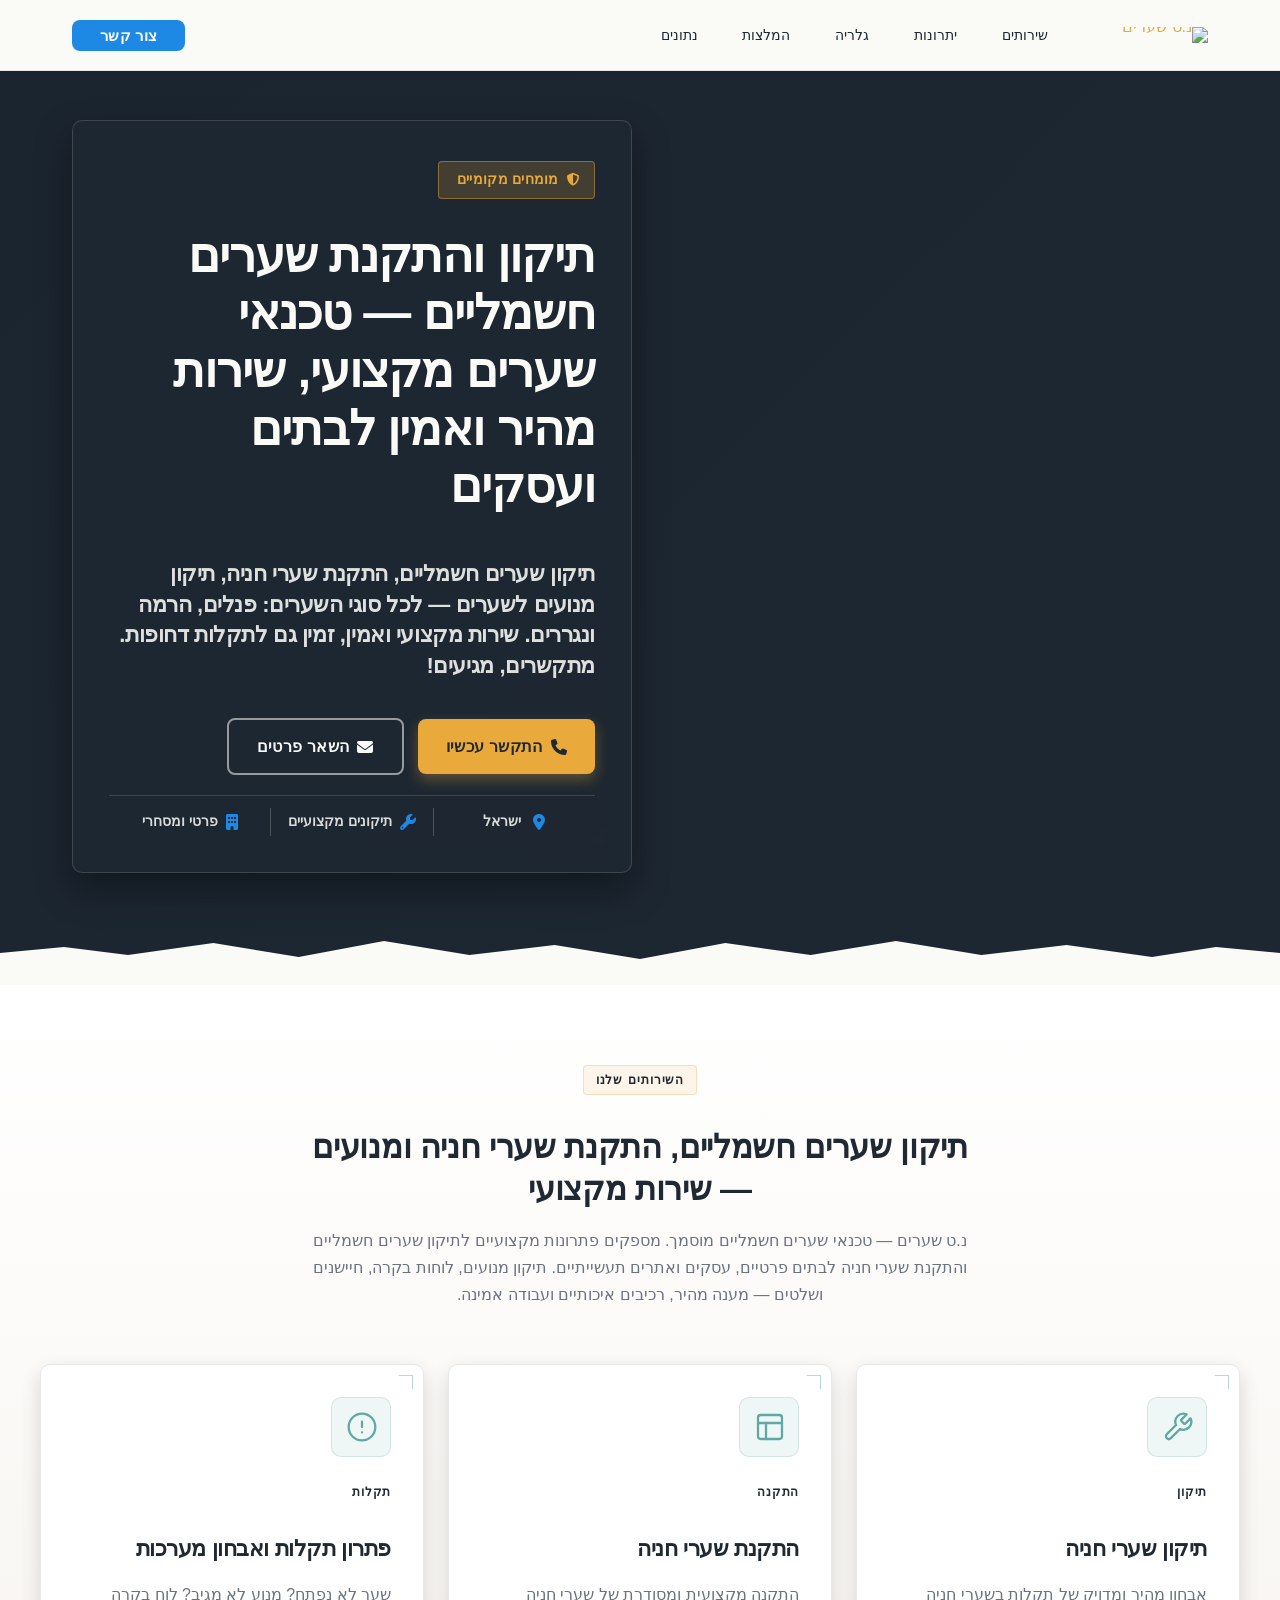
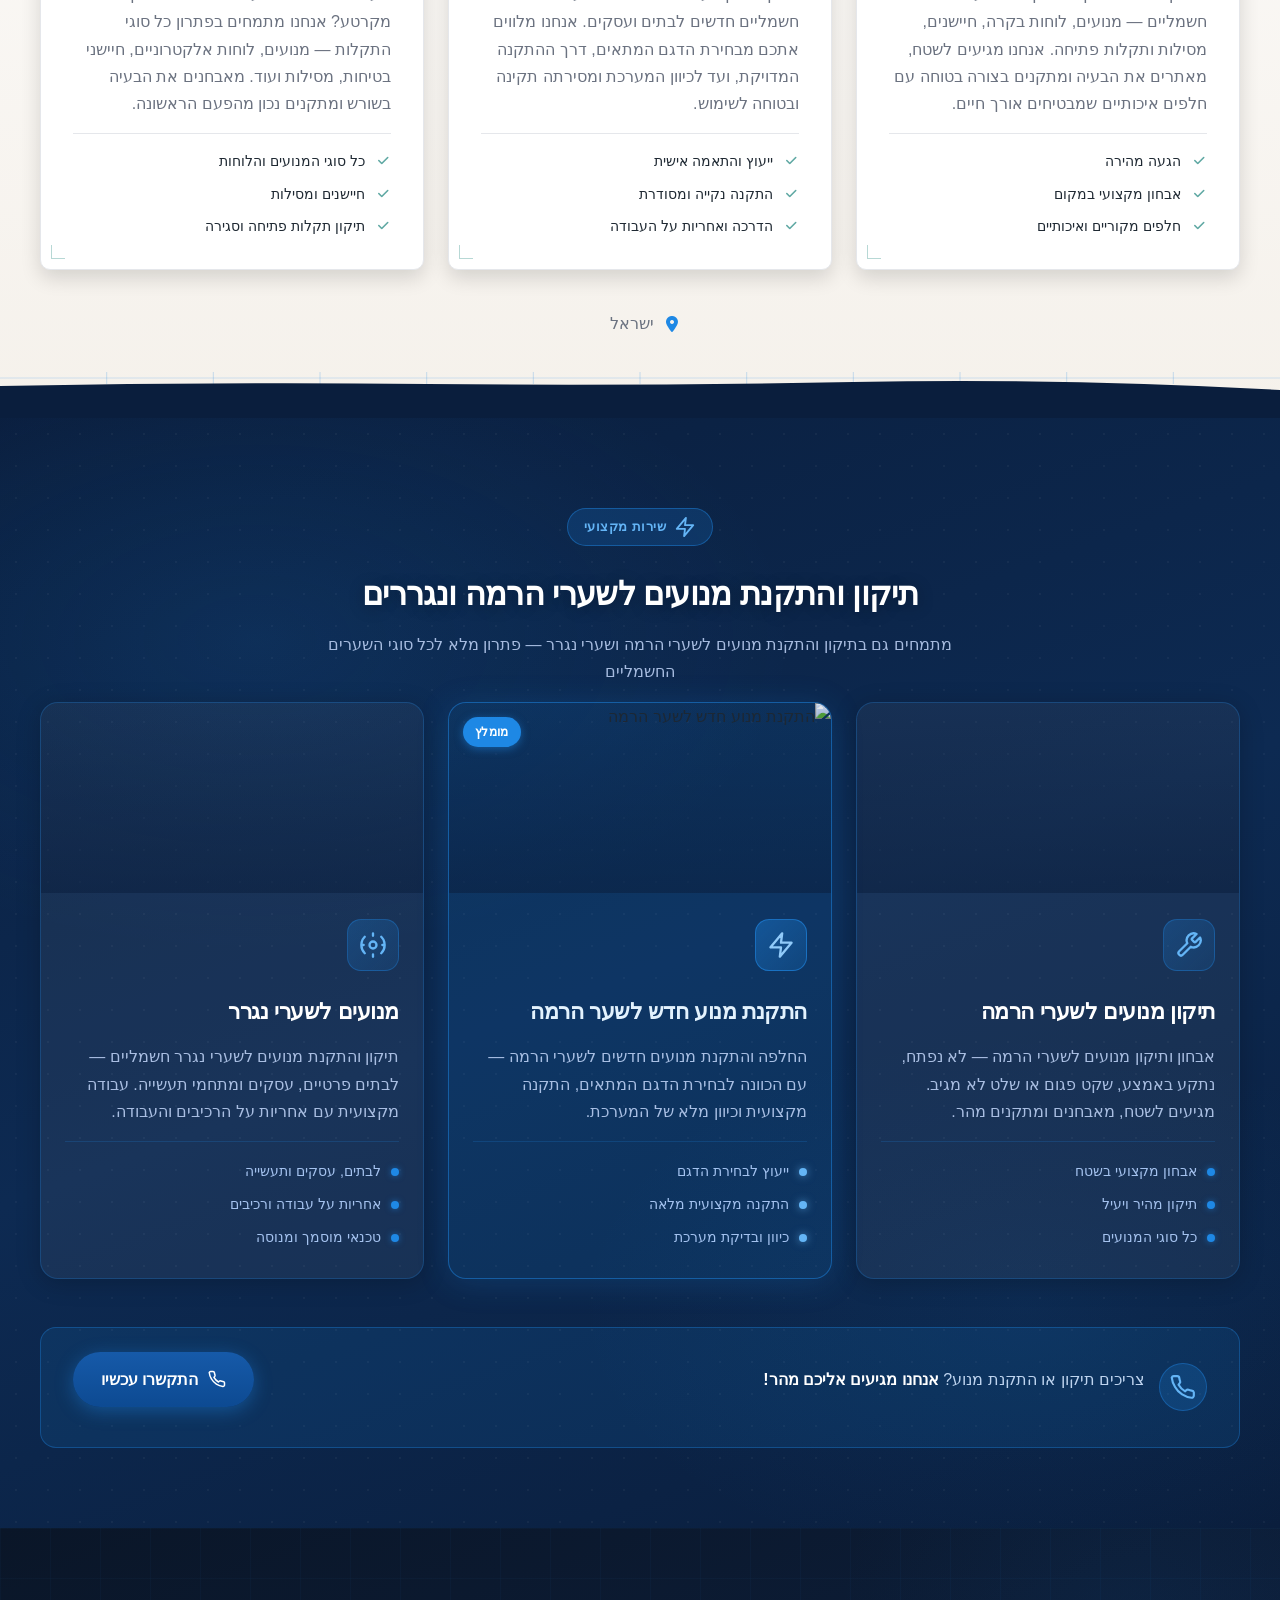
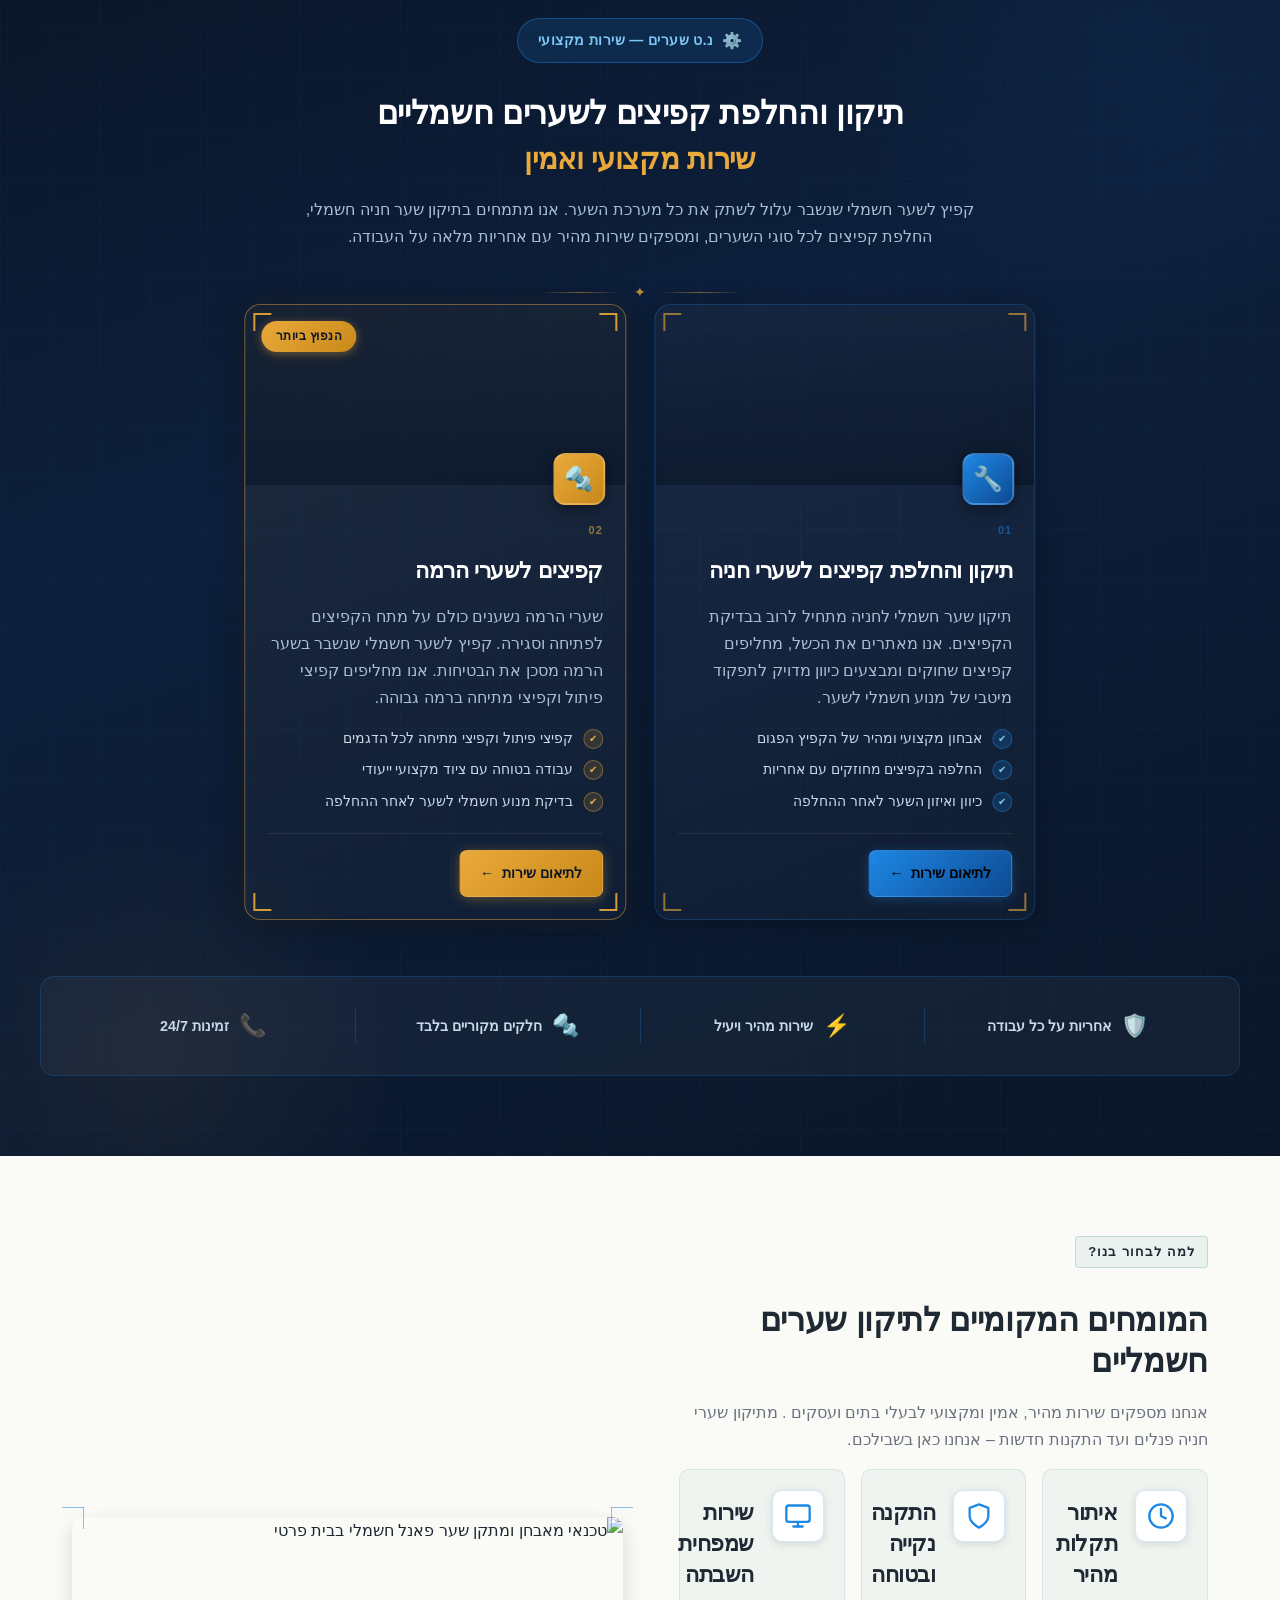
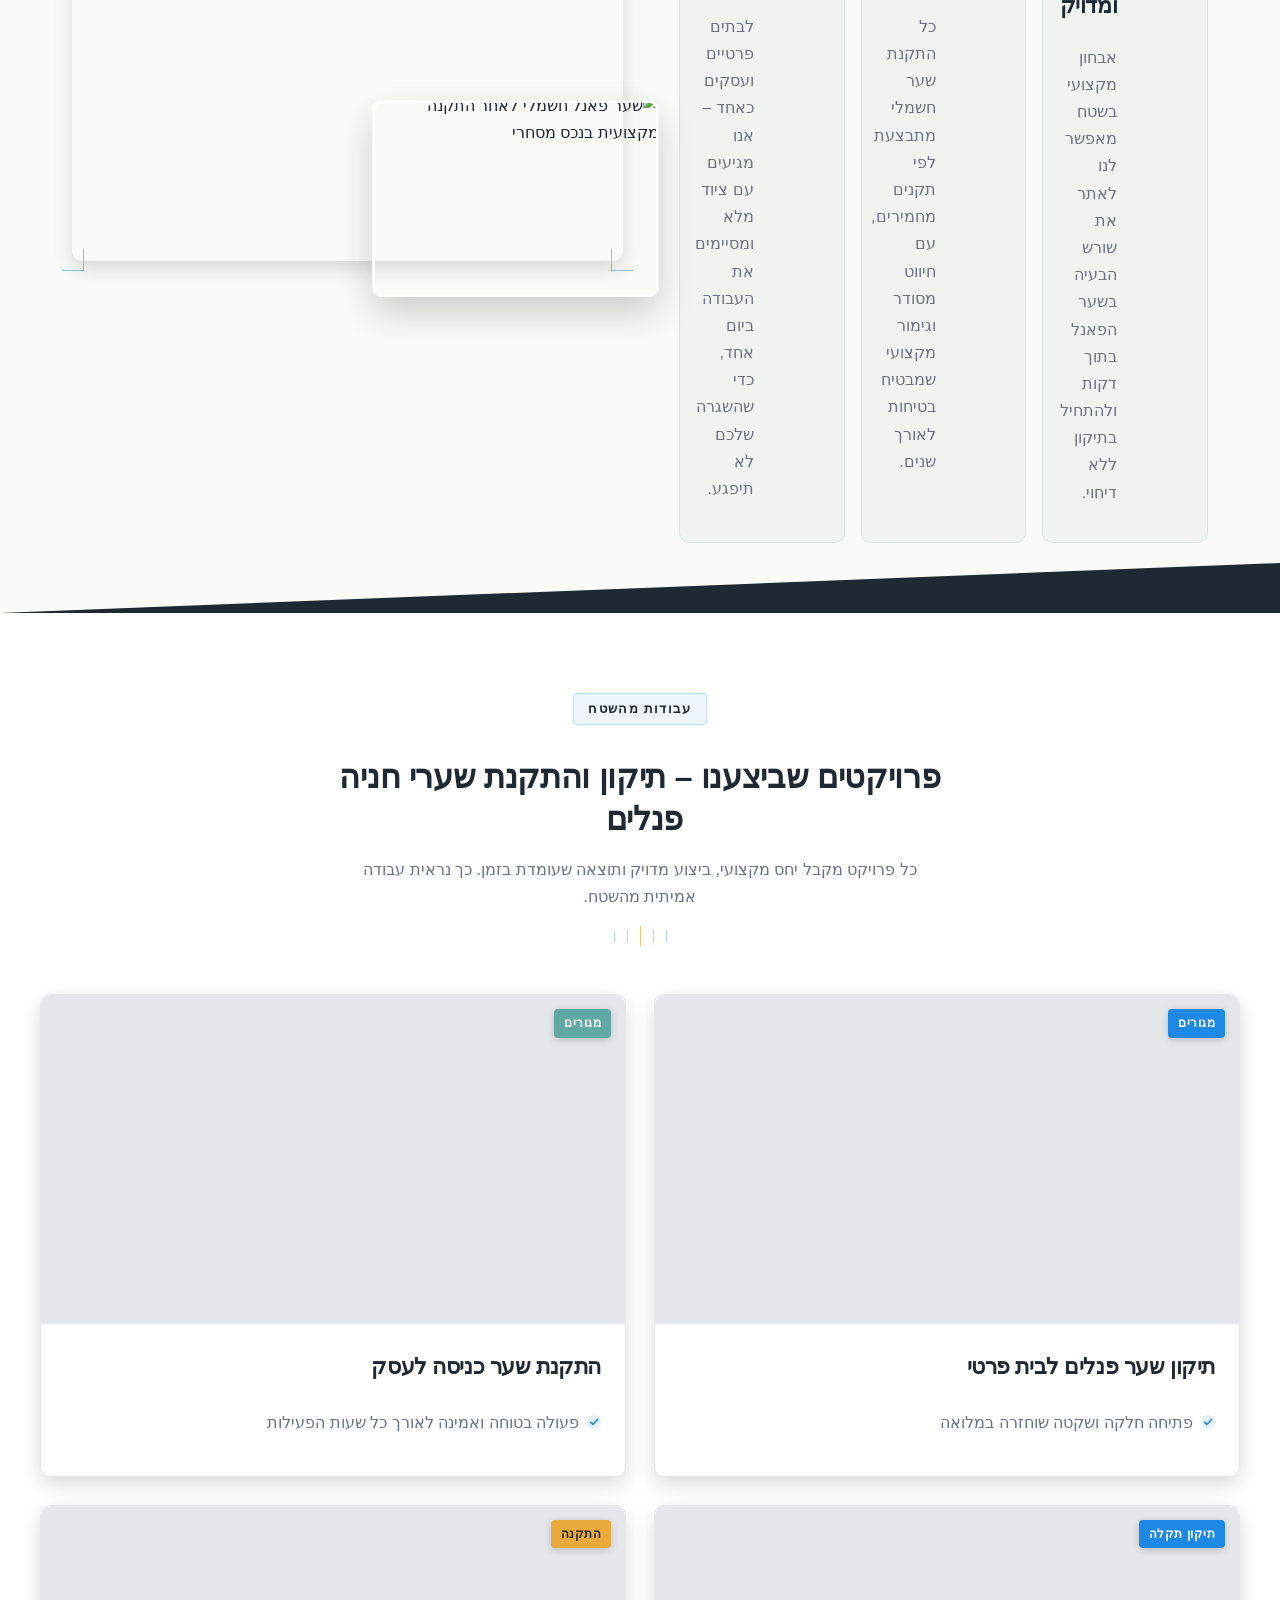
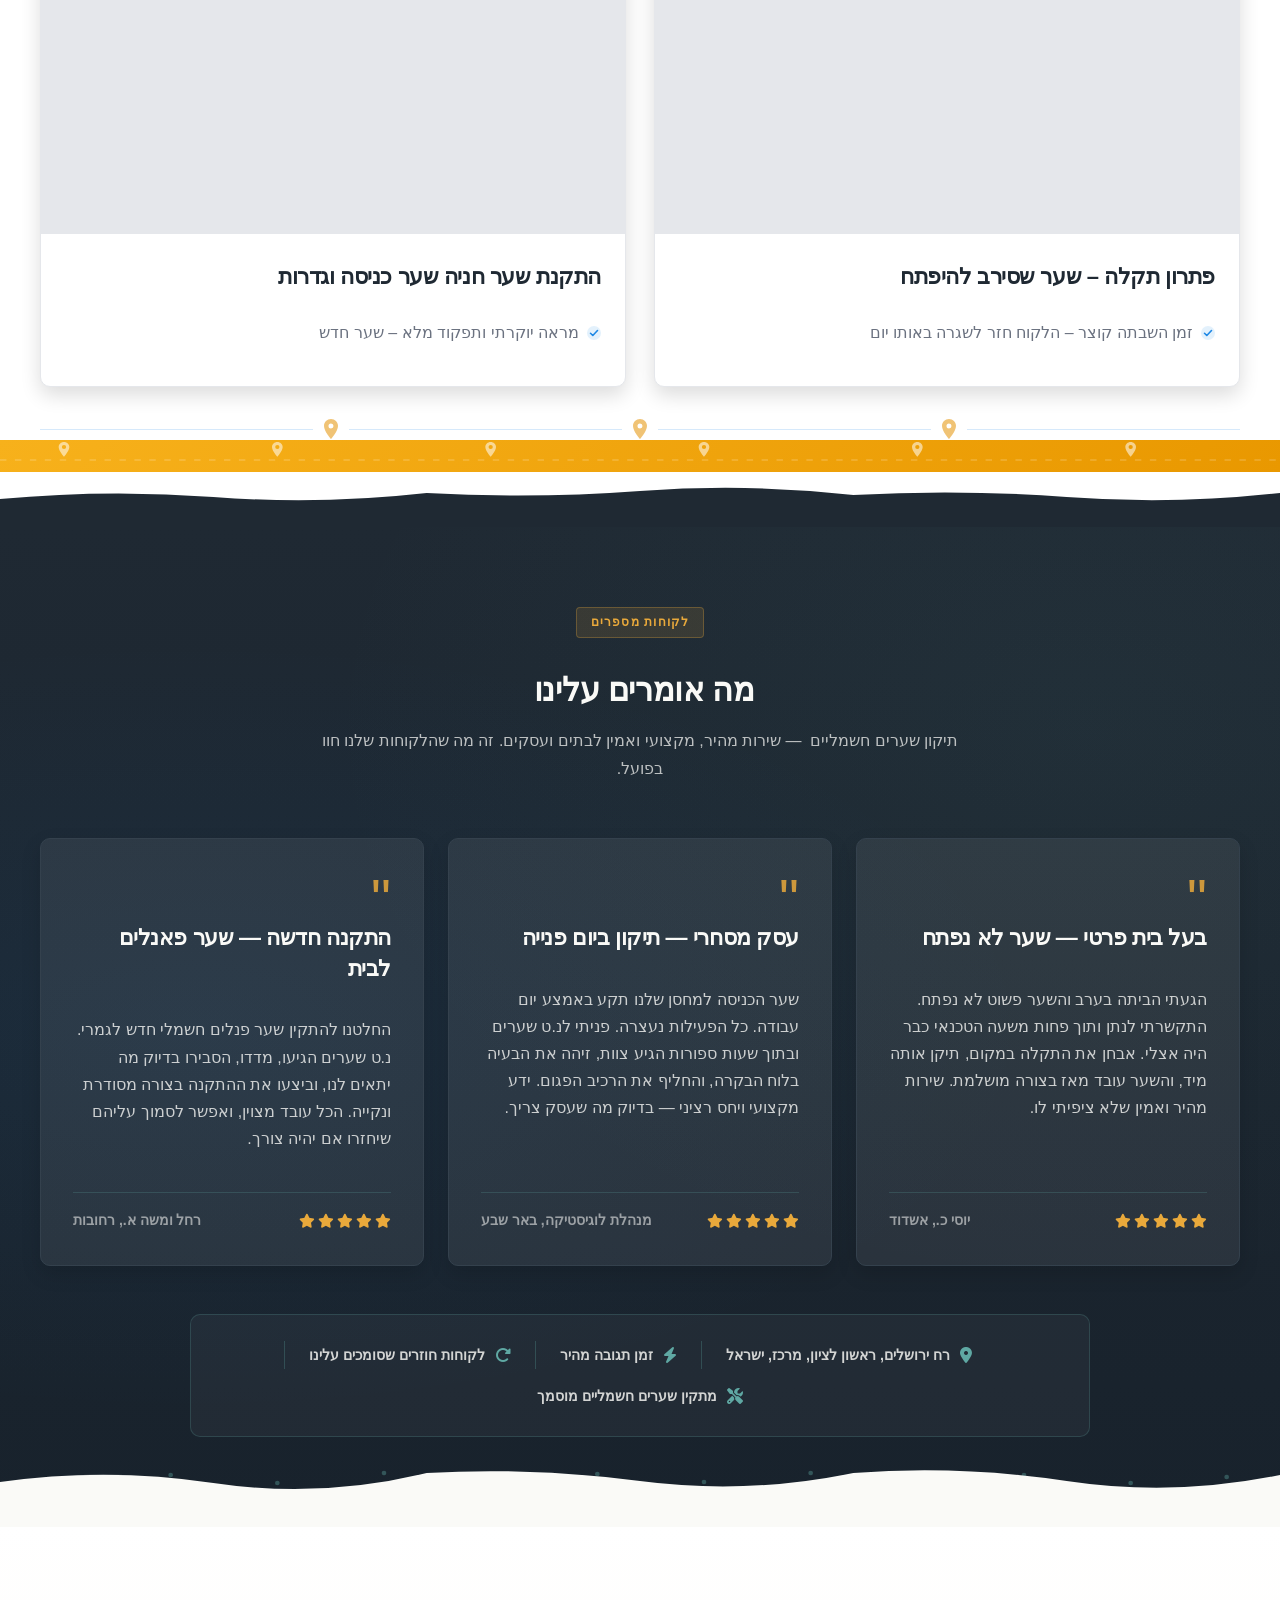
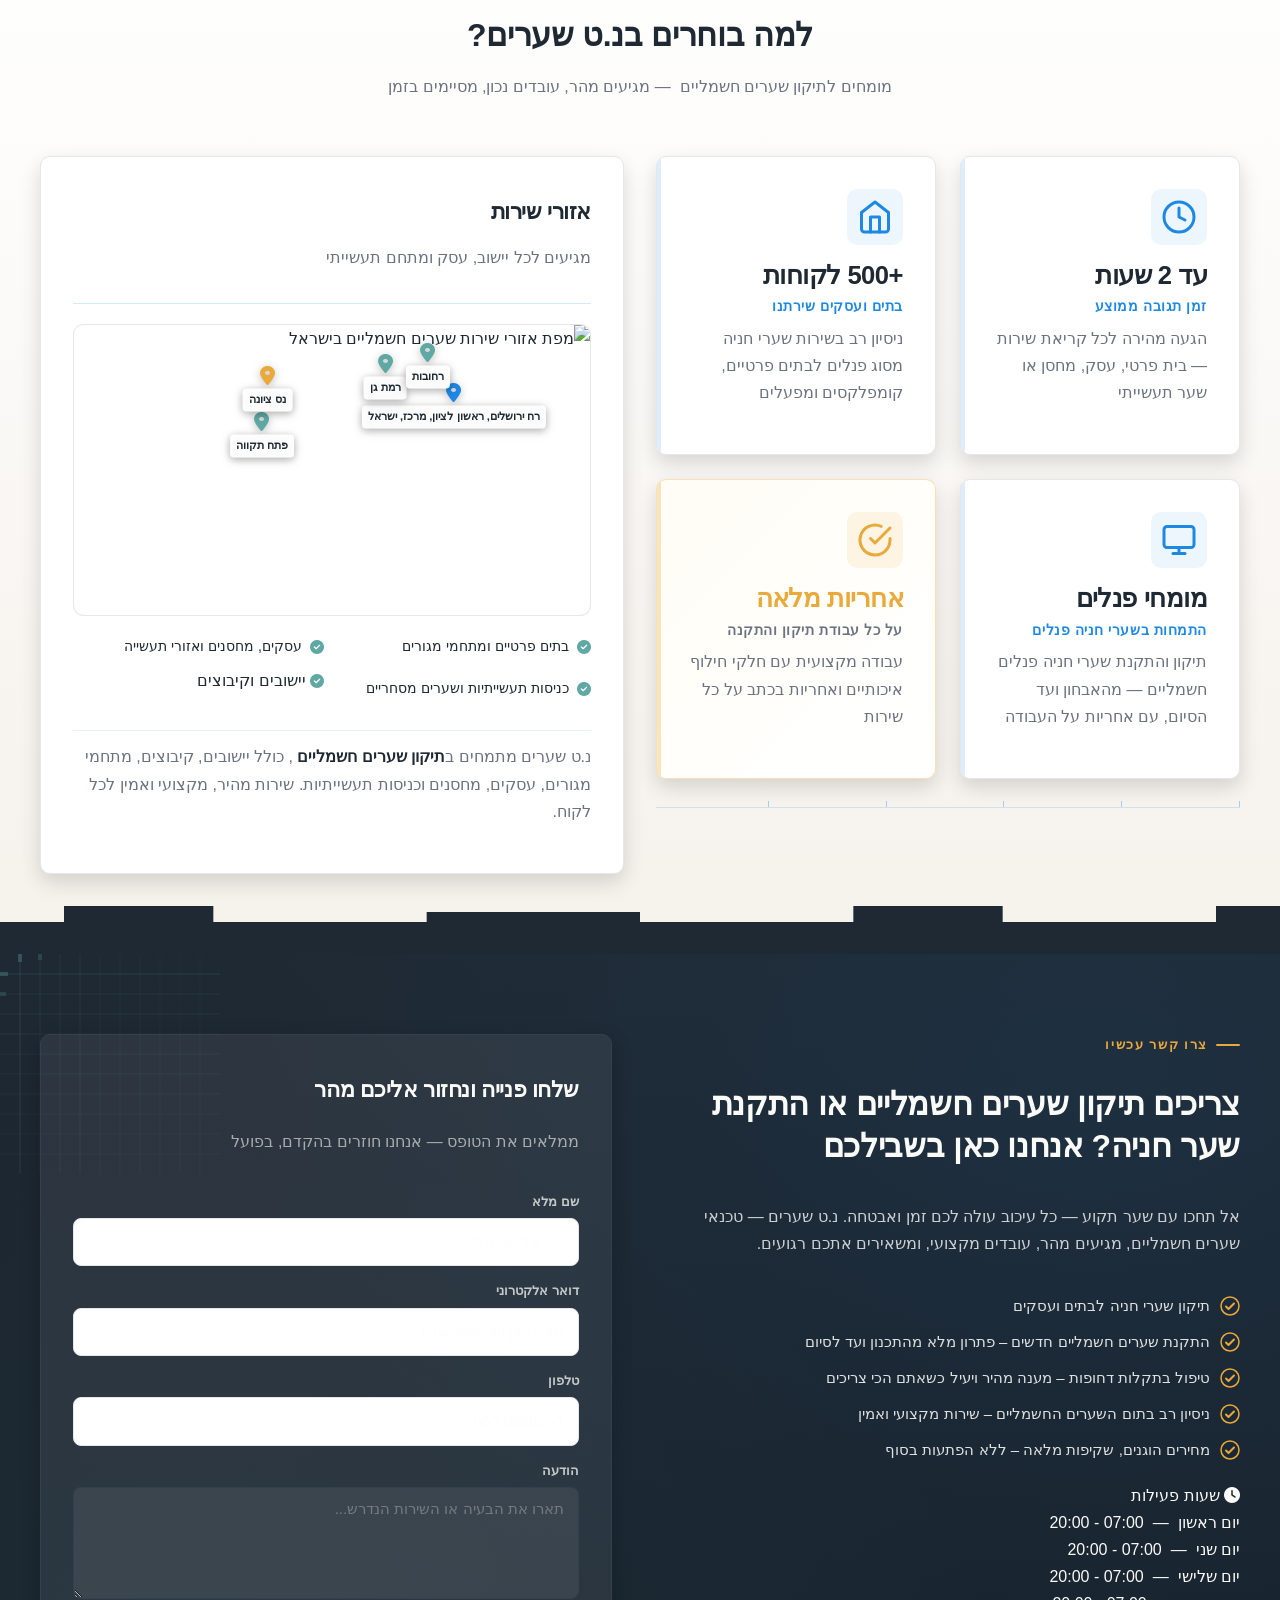
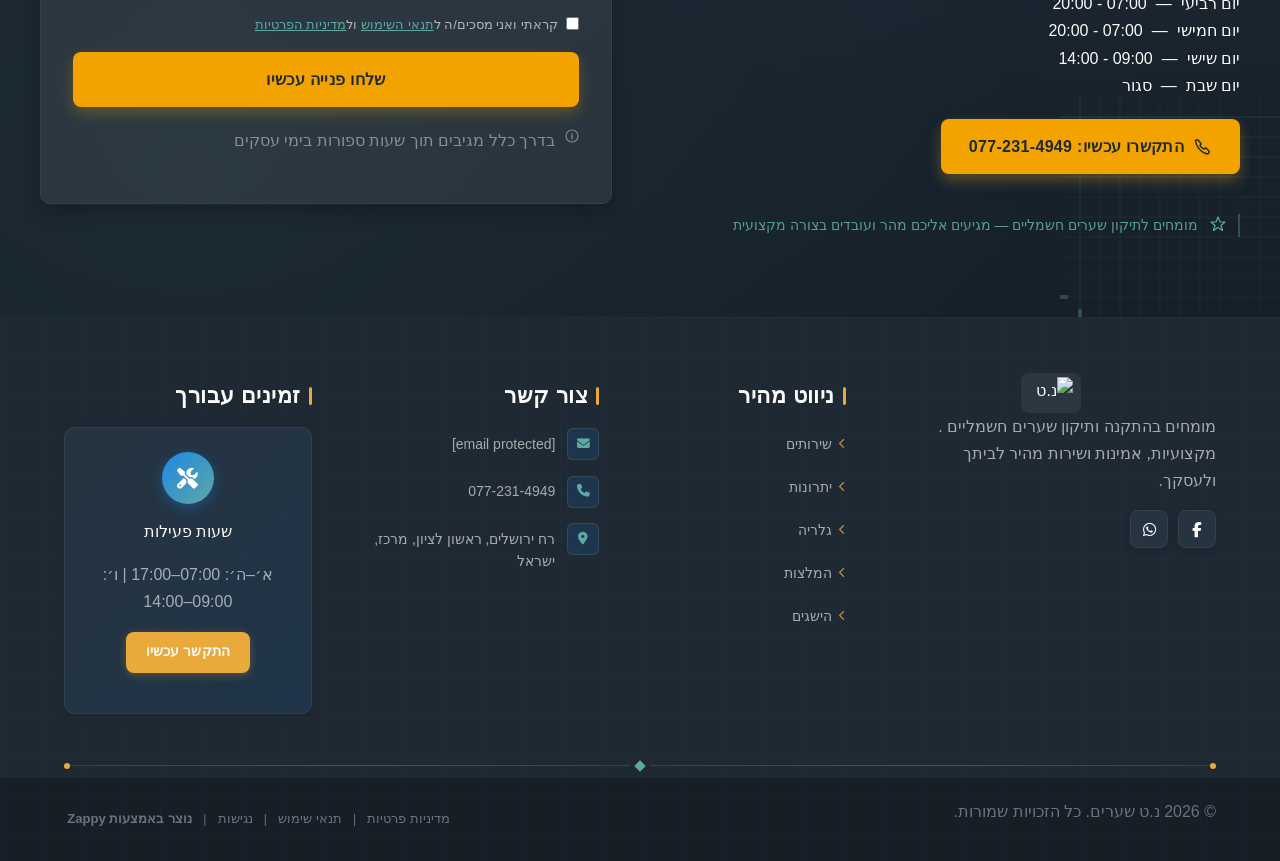
==== commit b9395bfb: "Background sync: Progressive GitHub Sync" ====
--- a/public/index.html
+++ b/public/index.html
@@ -1 +1 @@
-<!doctype html><html dir="rtl" lang="he"><head><meta charset="UTF-8"><meta content="width=device-width,initial-scale=1" name="viewport"><meta content="index, follow" name="robots"><title>תיקון שערים חשמליים | התקנת שערי חניה | נ.ט שערים — טכנאי שערים</title><meta content="נ.ט שערים — מומחים בתיקון שערים חשמליים והתקנת שערי חניה. שירות מהיר לבתים ועסקים: תיקון מנועים, לוחות בקרה, שערי פנלים, הרמה ונגררים. טכנאי שערים מקצועי — מחירים הוגנים, אחריות על העבודה." name="description"><meta content="תיקון שערים חשמליים בדרום, תיקון שער פאנלים לבית, שערים חשמליים, מתקין שערים חשמליים באזור הדרום" name="keywords"><link href="/assets/favicon.ico" rel="icon" type="image/x-icon"><link href="/assets/favicon-16x16.png" rel="icon" type="image/png" sizes="16x16"><link href="/assets/favicon-32x32.png" rel="icon" type="image/png" sizes="32x32"><link href="/assets/favicon-48x48.png" rel="icon" type="image/png" sizes="48x48"><link href="/assets/favicon-192x192.png" rel="icon" type="image/png" sizes="192x192"><link href="/assets/favicon-512x512.png" rel="icon" type="image/png" sizes="512x512"><link href="/assets/apple-touch-icon.png" rel="apple-touch-icon"><script>!function(){"use strict";var t="7dd7b9d9-0e24-4460-9073-13c0be0d3fd5",e="https://api.zappy5.com/api/analytics/track",a=18e5,n=2592e6,o=!0,i=!0,r=!0;var s=function(){var e="zappy_visitor_"+t,a=null;try{if(a=localStorage.getItem(e)){var o=JSON.parse(a),i=Date.now();if(i-o.created<n)return o.lastSeen=i,localStorage.setItem(e,JSON.stringify(o)),o.id}}catch(t){console.warn("Zappy Analytics: LocalStorage not available")}var r="zv_"+Date.now()+"_"+Math.random().toString(36).substr(2,9);try{localStorage.setItem(e,JSON.stringify({id:r,created:Date.now(),lastSeen:Date.now()}))}catch(t){}return r}(),c=function(){var e="zappy_session_"+t,n=null;try{if(n=sessionStorage.getItem(e)){var o=JSON.parse(n),i=Date.now();if(i-o.timestamp<a)return o.timestamp=i,sessionStorage.setItem(e,JSON.stringify(o)),o.id}}catch(t){console.warn("Zappy Analytics: SessionStorage not available")}var r="zs_"+Date.now()+"_"+Math.random().toString(36).substr(2,9);try{sessionStorage.setItem(e,JSON.stringify({id:r,timestamp:Date.now()}))}catch(t){}return r}();function l(a,n){n=n||{};var o={website_id:t,event_type:a,page_path:window.location.pathname,referrer:document.referrer||"direct",visitor_id:s,session_id:c,metadata:n};if(navigator.sendBeacon){var i=new Blob([JSON.stringify(o)],{type:"application/json"});navigator.sendBeacon(e,i)}else fetch(e,{method:"POST",headers:{"Content-Type":"application/json"},body:JSON.stringify(o),keepalive:!0}).catch(function(t){console.warn("Zappy Analytics: Failed to track event",t)})}o&&l("pageview",{title:document.title,url:window.location.href}),i&&document.addEventListener("click",function(t){var e=t.target;if("BUTTON"===e.tagName||e.closest("button")){var a="BUTTON"===e.tagName?e:e.closest("button");l("click",{element:"button",text:a.textContent.trim().substring(0,100),id:a.id||null,class:a.className||null})}else if("A"===e.tagName||e.closest("a")){var n="A"===e.tagName?e:e.closest("a");l("navigation",{element:"link",text:n.textContent.trim().substring(0,100),href:n.href,external:n.hostname!==window.location.hostname})}},!0),r&&document.addEventListener("submit",function(t){var e=t.target;l("form_submit",{form_id:e.id||null,form_name:e.name||null,form_action:e.action||null,form_method:e.method||"GET"})},!0);var d=Date.now();window.addEventListener("beforeunload",function(){l("page_unload",{time_on_page:Math.floor((Date.now()-d)/1e3),page_path:window.location.pathname})}),window.zappyAnalytics={track:l,getVisitorId:function(){return s},getSessionId:function(){return c}}}()</script><meta content="תיקון שערים חשמליים — נ.ט שערים" property="og:title"><meta content="חברת נ.ט שערים מתמחה בתיקון והתקנת שערי פאנלים חשמליים. שירות מהיר, מקצועי ואמין לבתים ועסקים — מגיעים אליכם עד שעתיים. התקשרו עכשיו!" property="og:description"><meta content="summary_large_image" name="twitter:card"><meta content="תיקון שערים חשמליים — נ.ט שערים" name="twitter:title"><meta content="חברת נ.ט שערים מתמחה בתיקון והתקנת שערי פאנלים חשמליים. שירות מהיר, מקצועי ואמין לבתים ועסקים — מגיעים אליכם עד שעתיים. התקשרו עכשיו!" name="twitter:description"><script type="application/ld+json">{"@context":"https://schema.org","@graph":[{"@type":"LocalBusiness","@id":"https://ntgates.co.il#organization","name":"נ.ט שערים","url":"https://ntgates.co.il","description":"A professional electric gate service company specializing in panel gate repairs and installations, operating in the southern region of Israel. The business focuses on converting website visitors into paying customers, suggesting a service-oriented brand that emphasizes reliability, local expertise, and quick response times for residential and commercial clients in the south.","address":{"@type":"PostalAddress","streetAddress":"רח ירושלים, ראשון לציון, מרכז, ישראל"},"contactPoint":[{"@type":"ContactPoint","contactType":"customer service","email":"ntprojectsales@gmail.com","telephone":"077-231-4949"}]},{"@type":"WebSite","@id":"https://ntgates.co.il#website","url":"https://ntgates.co.il","name":"נ.ט שערים","publisher":{"@id":"https://ntgates.co.il#organization"}},{"@type":"ContactPage","@id":"https://ntgates.co.il#contactpage","url":"https://ntgates.co.il","name":"תיקון שערים חשמליים | התקנת שערי חניה | נ.ט שערים — טכנאי שערים","mainEntity":{"@id":"https://ntgates.co.il#organization"},"potentialAction":{"@type":"CommunicateAction","target":{"@type":"EntryPoint","urlTemplate":"https://ntgates.co.il/api/email/contact-form","actionPlatform":["http/method=POST"],"contentType":"application/json"},"instrument":[{"@type":"PropertyValue","name":"name","propertyID":"text","valueRequired":true,"description":"ישראל ישראלי"},{"@type":"PropertyValue","name":"email","propertyID":"email","valueRequired":true,"description":"israel@example.com"},{"@type":"PropertyValue","name":"phone","propertyID":"tel","valueRequired":true,"description":"050-0000000"},{"@type":"PropertyValue","name":"message","propertyID":"textarea","valueRequired":true,"description":"תארו את הבעיה או השירות הנדרש..."},{"@type":"PropertyValue","name":"privacy_consent","propertyID":"checkbox","valueRequired":true}]}}]}</script><meta content="website" property="og:type"><meta content="he_IL" property="og:locale"><script src="https://www.googletagmanager.com/gtag/js?id=AW-17341880993" async=""></script><script>function gtag(){dataLayer.push(arguments)}window.dataLayer=window.dataLayer||[],gtag("js",new Date),gtag("config","AW-17341880993"),gtag("config","G-X6XGS97FYS")</script><link href="https://cdnjs.cloudflare.com/ajax/libs/font-awesome/6.4.0/css/all.min.css" rel="stylesheet"><link href="/assets/favicon.ico" rel="icon" type="image/x-icon"><link href="/assets/favicon-16x16.png" rel="icon" type="image/png" sizes="16x16"><link href="/assets/favicon-32x32.png" rel="icon" type="image/png" sizes="32x32"><link href="/assets/favicon-48x48.png" rel="icon" type="image/png" sizes="48x48"><link href="/assets/favicon-192x192.png" rel="icon" type="image/png" sizes="192x192"><link href="/assets/favicon-512x512.png" rel="icon" type="image/png" sizes="512x512"><link href="/assets/apple-touch-icon.png" rel="apple-touch-icon"><link href="https://cdn.jsdelivr.net/npm/vanilla-cookieconsent@3/dist/cookieconsent.css" rel="stylesheet"><script src="https://cdn.jsdelivr.net/npm/vanilla-cookieconsent@3/dist/cookieconsent.umd.js"></script><script src="https://cdn.jsdelivr.net/gh/mickidum/acc_toolbar/acctoolbar/acctoolbar.min.js"></script><link href="/styles.css" rel="stylesheet"><script>window.ZAPPY_WEBSITE_ID="7dd7b9d9-0e24-4460-9073-13c0be0d3fd5",window.ZAPPY_API_BASE="https://api.zappy5.com"</script><style id="zappy-dropdown-submenu-styles">#navMenu li:has(.sub-menu),.nav-menu li:has(.sub-menu),.navbar li:has(.sub-menu),nav li:has(.sub-menu){position:relative}#navMenu .sub-menu,.nav-menu .sub-menu,.navbar .sub-menu,nav .sub-menu{display:block!important;position:absolute!important;top:100%;left:0;min-width:220px;background:#fff;border-radius:8px;box-shadow:0 8px 25px rgba(0,0,0,.15);padding:8px 0;opacity:0;visibility:hidden;transform:translateY(10px);transition:all .3s ease;z-index:1000;list-style:none;pointer-events:none}#navMenu li:hover>.sub-menu,.nav-menu li:hover>.sub-menu,.navbar li:hover>.sub-menu,nav li:hover>.sub-menu{opacity:1!important;visibility:visible!important;transform:translateY(0)!important;pointer-events:auto!important}.sub-menu li{list-style:none;margin:0;padding:0}.sub-menu a{display:block!important;padding:10px 16px!important;color:var(--text-dark,#333)!important;font-weight:500;text-decoration:none;white-space:nowrap;transition:background-color .2s}.sub-menu .zappy-nav-child>a{padding-left:28px!important;font-size:.9em!important;opacity:.85!important}[dir=rtl] .sub-menu .zappy-nav-child>a,html[lang=ar] .sub-menu .zappy-nav-child>a,html[lang=he] .sub-menu .zappy-nav-child>a{padding-left:10px!important;padding-right:28px!important}.sub-menu .zappy-nav-parent>a{font-weight:600!important}.sub-menu a:hover{background-color:#f5f5f5}[dir=rtl] .nav-menu .sub-menu,[dir=rtl] .navbar .sub-menu,[dir=rtl] nav .sub-menu,html[lang=ar] .nav-menu .sub-menu,html[lang=ar] .navbar .sub-menu,html[lang=ar] nav .sub-menu,html[lang=he] .nav-menu .sub-menu,html[lang=he] .navbar .sub-menu,html[lang=he] nav .sub-menu{left:auto!important;right:0!important}.sub-menu:empty,.sub-menu:not(:has(li)):not(:has(> a)),.sub-menu:not(:has(li:not(.zappy-hidden-menu-item))):not(:has(> a)){display:none!important;opacity:0!important;visibility:hidden!important;pointer-events:none!important}li:has(.menu-group-title):hover>.sub-menu{opacity:1!important;visibility:visible!important;transform:translateY(0)!important;pointer-events:auto!important}#navMenu>li>.menu-group-title,.nav-menu>li>.menu-group-title{display:inline-block;padding:.5rem 1rem;cursor:default;user-select:none}@media (max-width:768px){#navMenu .sub-menu,.nav-menu .sub-menu,.navbar .sub-menu,nav .sub-menu{position:static!important;transform:none!important;box-shadow:none!important;background:0 0!important;max-height:0;overflow:hidden;opacity:0;visibility:hidden;transition:max-height .3s ease,opacity .3s ease;padding:0!important;border-radius:0!important}#navMenu .sub-menu.mobile-expanded,.nav-menu .sub-menu.mobile-expanded,.navbar .sub-menu.mobile-expanded{max-height:none!important;overflow-y:visible!important;opacity:1!important;visibility:visible!important;padding:8px 0 8px 16px!important}[dir=rtl] .sub-menu.mobile-expanded,html[lang=he] .sub-menu.mobile-expanded{padding:8px 16px 8px 0!important}#navMenu li:hover>.sub-menu,.nav-menu li:hover>.sub-menu,.navbar li:hover>.sub-menu,nav li:hover>.sub-menu{opacity:0;visibility:hidden;pointer-events:none}#navMenu li>.sub-menu.mobile-expanded,.nav-menu li>.sub-menu.mobile-expanded,.navbar li>.sub-menu.mobile-expanded,nav li>.sub-menu.mobile-expanded{opacity:1!important;visibility:visible!important;pointer-events:auto!important}#navMenu li:has(.sub-menu),.nav-menu li:has(.sub-menu),.navbar li:has(.sub-menu),nav li:has(.sub-menu){display:flex!important;flex-wrap:wrap!important;align-items:center!important;position:relative!important;min-height:44px!important}#navMenu li:has(.sub-menu)>a,.nav-menu li:has(.sub-menu)>a,.navbar li:has(.sub-menu)>a,nav li:has(.sub-menu)>a{flex:1!important;min-width:0!important}#navMenu li:has(.sub-menu)>.menu-group-title,.nav-menu li:has(.sub-menu)>.menu-group-title,.navbar li:has(.sub-menu)>.menu-group-title,nav li:has(.sub-menu)>.menu-group-title{flex:1!important;min-width:0!important;padding:0!important;line-height:inherit!important}#navMenu li:has(.sub-menu)>.sub-menu,.nav-menu li:has(.sub-menu)>.sub-menu,.navbar li:has(.sub-menu)>.sub-menu,nav li:has(.sub-menu)>.sub-menu{flex-basis:100%!important;width:100%!important}#navMenu li:has(.sub-menu)>a [class*=arrow],#navMenu li:has(.sub-menu)>a [class*=chevron],.nav-menu li:has(.sub-menu)>a .fa-angle-down,.nav-menu li:has(.sub-menu)>a .fa-chevron-down,.nav-menu li:has(.sub-menu)>a [class*=arrow],.nav-menu li:has(.sub-menu)>a [class*=chevron],nav li:has(.sub-menu)>a [class*=arrow],nav li:has(.sub-menu)>a [class*=chevron]{display:none!important;visibility:hidden!important}.mobile-submenu-toggle{display:flex!important;align-items:center!important;justify-content:center!important;width:44px!important;height:auto!important;background:0 0!important;border:none!important;cursor:pointer!important;color:var(--text-dark)!important;position:static!important;flex-shrink:0!important;align-self:stretch!important;z-index:2!important;padding:0!important;margin:0!important}.mobile-submenu-toggle::after{content:''!important;width:0!important;height:0!important;border-left:6px solid transparent!important;border-right:6px solid transparent!important;border-top:7px solid currentColor!important;transition:transform .3s ease!important}.mobile-submenu-toggle.expanded::after{transform:rotate(180deg)!important}.sub-menu a{padding:10px 0!important;display:block!important;color:var(--text-dark)!important;white-space:normal!important}.sub-menu .zappy-nav-child>a{padding-left:28px!important;font-size:.9em!important;opacity:.85!important}[dir=rtl] .sub-menu .zappy-nav-child>a,html[lang=ar] .sub-menu .zappy-nav-child>a,html[lang=he] .sub-menu .zappy-nav-child>a{padding-left:0!important;padding-right:28px!important}.sub-menu .zappy-nav-parent>a{font-weight:600!important}#navMenu.active,.nav-menu.active{max-width:100vw!important;overflow-x:hidden!important;box-sizing:border-box!important}.navbar .sub-menu li a,.zappy-products-dropdown .sub-menu a,nav.navbar .sub-menu li a{color:var(--text-dark)!important}}@media (min-width:769px){.mobile-submenu-toggle{display:none!important}}</style><style id="zappy-widget-visibility">html[dir=rtl] .whatsapp-float{right:20px!important;left:auto!important}html:not([dir]) .whatsapp-float,html[dir=ltr] .whatsapp-float{left:20px!important;right:auto!important}html[dir=rtl] #mic-access-tool-general-button,html[dir=rtl] #mic-init-access-tool #mic-access-tool-general-button,html[dir=rtl] #mic-init-access-tool .mic-access-tool-general-button,html[dir=rtl] ._access-icon,html[dir=rtl] .mic-access-tool-general-button{left:20px!important;right:auto!important}html:not([dir]) #mic-access-tool-general-button,html:not([dir]) #mic-init-access-tool #mic-access-tool-general-button,html:not([dir]) #mic-init-access-tool .mic-access-tool-general-button,html:not([dir]) ._access-icon,html:not([dir]) .mic-access-tool-general-button,html[dir=ltr] #mic-access-tool-general-button,html[dir=ltr] #mic-init-access-tool #mic-access-tool-general-button,html[dir=ltr] #mic-init-access-tool .mic-access-tool-general-button,html[dir=ltr] ._access-icon,html[dir=ltr] .mic-access-tool-general-button{right:20px!important;left:auto!important}@media (max-width:768px){.whatsapp-float{display:flex!important}}@media (min-width:769px){.whatsapp-float{display:flex!important}}@media (max-width:768px){#mic-access-tool-box,#mic-access-tool-general-button,#mic-init-access-tool #mic-access-tool-box,#mic-init-access-tool #mic-access-tool-general-button,#mic-init-access-tool .mic-access-tool-general-button,._access-icon,._access-menu,.mic-access-tool-box,.mic-access-tool-general-button,div[id*=mic-access-tool-box]{display:none!important;visibility:hidden!important;opacity:0!important;pointer-events:none!important}}@media (min-width:769px){#mic-access-tool-box,#mic-access-tool-general-button,#mic-init-access-tool #mic-access-tool-box,#mic-init-access-tool #mic-access-tool-general-button,#mic-init-access-tool .mic-access-tool-general-button,._access-icon,._access-menu,.mic-access-tool-box,.mic-access-tool-general-button,div[id*=mic-access-tool-box]{display:none!important;visibility:hidden!important;opacity:0!important;pointer-events:none!important}}</style></head><body><nav class="navbar" dir="rtl"><button class="mobile-toggle" aria-label="Menu" id="mobileToggle"><svg viewBox="0 0 24 24" height="24" width="24" fill="none" class="hamburger-icon"><path d="M3 12h18M3 6h18M3 18h18" stroke="currentColor" stroke-width="2" stroke-linecap="round"></path></svg> <svg viewBox="0 0 24 24" height="24" width="24" fill="none" class="close-icon" style="display:none"><path d="M18 6L6 18M6 6l12 12" stroke="currentColor" stroke-width="2" stroke-linecap="round"></path></svg></button> <button class="phone-header-btn" aria-label="Call" data-phone="0772314949"><svg viewBox="0 0 24 24" height="20" width="20" fill="currentColor"><path d="M22 16.92v3a2 2 0 0 1-2.18 2 19.79 19.79 0 0 1-8.63-3.07 19.5 19.5 0 0 1-6-6 19.79 19.79 0 0 1-3.07-8.67A2 2 0 0 1 4.11 2h3a2 2 0 0 1 2 1.72 12.84 12.84 0 0 0 .7 2.81 2 2 0 0 1-.45 2.11L8.09 9.91a16 16 0 0 0 6 6l1.27-1.27a2 2 0 0 1 2.11-.45 12.84 12.84 0 0 0 2.81.7A2 2 0 0 1 22 16.92z"></path></svg></button><div class="nav-container"><div class="nav-right-group"><div class="nav-brand"><a href="/" class="logo-link"><img alt="נ.ט שערים" src="/assets/logo-1779129169983-f9pkql.webp?v=1779129170257-ldeh68" class="logo"></a></div><ul class="nav-menu" id="navMenu"><li><a href="#services">שירותים</a></li><li><a href="#benefits">יתרונות</a></li><li><a href="#showcase">גלריה</a></li><li><a href="#testimonials">המלצות</a></li><li><a href="#stats">נתונים</a></li></ul></div><div class="nav-cta-container"><a href="#contact" class="nav-cta-btn">צור קשר</a></div></div></nav><script>window.addEventListener("load",function(){const e=document.querySelector(".navbar, nav, header");if(!e)return void console.log("[Navbar] Navbar element not found");let t=document.getElementById("mobileToggle")||document.querySelector(".mobile-toggle")||document.querySelector(".hamburger")||document.querySelector(".hamburger-menu")||document.querySelector(".menu-toggle")||document.querySelector(".burger-menu")||document.querySelector('[aria-label="Menu"]')||document.querySelector('[aria-label="תפריט"]');const o=document.querySelector(".phone-header-btn"),n=window.getComputedStyle(e);let r=n.backgroundColor;if(console.log("[Navbar] Initial navbar background:",r),"transparent"===r||"rgba(0, 0, 0, 0)"===r||r.startsWith("rgba")&&r.includes(", 0)")){const e=n.backgroundImage;if(e&&"none"!==e)console.log("[Navbar] Navbar has background image/gradient, using dark text"),r="rgb(240, 240, 240)";else{const e=window.getComputedStyle(document.body).backgroundColor;console.log("[Navbar] Navbar transparent, using body background:",e),r=e}}const i=r.match(/\d+/g);if(i&&i.length>=3){const e=(.299*parseInt(i[0])+.587*parseInt(i[1])+.114*parseInt(i[2]))/255;console.log("[Navbar] Mobile button colors preserved from Claude CSS (luminance:",e.toFixed(2)+")");const n=document.createElement("style");n.id="zappy-mobile-nav-fix";document.documentElement.lang;document.documentElement.dir,n.textContent='\n        /* Hide mobile buttons on desktop, show only on mobile */\n        @media (min-width: 769px) {\n          .mobile-toggle,\n          .phone-header-btn {\n            display: none !important;\n          }\n        }\n        \n        /* Show and position mobile buttons correctly on mobile */\n        @media (max-width: 768px) {\n          .mobile-toggle,\n          .phone-header-btn {\n            position: absolute !important;\n            top: 50% !important;\n            transform: translateY(-50%) !important;\n            z-index: 1001 !important;\n            display: flex !important;\n            align-items: center !important;\n            justify-content: center !important;\n            width: 36px !important;\n            height: 36px !important;\n            border-radius: 50% !important;\n            border: none !important;\n            cursor: pointer !important;\n            padding: 6px !important;\n            background: none !important;\n            color: var(--nav-text, var(--text-dark)) !important;\n          }\n          \n          /* LTR positioning (default): hamburger LEFT, phone RIGHT */\n          html:not([dir="rtl"]):not([lang="he"]):not([lang="ar"]) .mobile-toggle,\n          html[dir="ltr"] .mobile-toggle {\n            left: 12px !important;\n            right: auto !important;\n          }\n          html:not([dir="rtl"]):not([lang="he"]):not([lang="ar"]) .phone-header-btn,\n          html[dir="ltr"] .phone-header-btn {\n            right: 12px !important;\n            left: auto !important;\n          }\n          \n          /* RTL positioning: hamburger RIGHT, phone LEFT */\n          html[dir="rtl"] .mobile-toggle,\n          html[lang="he"] .mobile-toggle,\n          html[lang="ar"] .mobile-toggle {\n            right: 12px !important;\n            left: auto !important;\n          }\n          html[dir="rtl"] .phone-header-btn,\n          html[lang="he"] .phone-header-btn,\n          html[lang="ar"] .phone-header-btn {\n            left: 12px !important;\n            right: auto !important;\n          }\n          \n          /* CRITICAL: Ensure nav-container has min-height on mobile */\n          /* All children are positioned absolutely/fixed on mobile, so height:auto collapses to 0 */\n          .nav-container {\n            min-height: 70px !important;\n            position: relative !important;\n          }\n          \n          /* Ensure SVG icons are properly sized and inherit color */\n          .mobile-toggle svg,\n          .phone-header-btn svg {\n            width: 24px !important;\n            height: 24px !important;\n            /* Don\'t force display - let JavaScript control hamburger/close toggle */\n          }\n          \n          /* Reset nav-cta-container on mobile - remove desktop box-shadow/padding */\n          /* that creates a visible ghost box when CTA button is hidden */\n          .nav-cta-container {\n            box-shadow: none !important;\n            padding: 0 !important;\n          }\n          \n          /* Hide nav-cta-container entirely on mobile when there\'s no lang-switcher */\n          /* (only the CTA button is inside, and it\'s hidden on mobile) */\n          .nav-cta-container:not(:has(.lang-switcher)) {\n            display: none !important;\n          }\n          \n          /* CRITICAL: Prevent hero image fade gradient from bleeding over headline text */\n          /* The .image-fade-gradient has bottom: -30px (extends below parent) */\n          /* On mobile stacked layout, this overlaps the h1 text below the image */\n          .hero-image-column {\n            overflow: hidden !important;\n          }\n          .image-fade-gradient {\n            bottom: 0 !important;\n          }\n          \n          /* Hide desktop language switcher on mobile - hamburger menu handles it */\n          /* High specificity to override stored CSS */\n          .lang-switcher,\n          .nav-cta-container .lang-switcher,\n          .nav-container .lang-switcher,\n          .navbar .lang-switcher,\n          .navbar .nav-cta-container .lang-switcher {\n            display: none !important;\n          }\n        }\n      ';const r=document.getElementById("zappy-mobile-nav-fix");r&&r.remove(),document.head.appendChild(n),console.log("[Navbar] Critical CSS injected for mobile nav positioning");const l=window.innerWidth<=768;if(t){const e=t.querySelector(".hamburger-icon"),o=t.querySelector(".close-icon");e&&(e.style.setProperty("width","24px","important"),e.style.setProperty("height","24px","important"),e.style.setProperty("display","block","important")),o&&(o.style.setProperty("width","24px","important"),o.style.setProperty("height","24px","important"),o.style.setProperty("display","none","important")),l?(t.style.setProperty("position","absolute","important"),t.style.setProperty("top","50%","important"),t.style.setProperty("transform","translateY(-50%)","important"),t.style.setProperty("z-index","1001","important"),t.style.removeProperty("left"),t.style.removeProperty("right"),console.log("[Navbar] Mobile toggle positioning applied (mobile viewport)")):(t.style.removeProperty("position"),t.style.removeProperty("top"),t.style.removeProperty("transform"),t.style.removeProperty("z-index"),t.style.removeProperty("left"),t.style.removeProperty("right"),console.log("[Navbar] Desktop viewport - cleared mobile toggle inline positioning"))}if(o){const e=o.querySelector("svg");e&&(e.style.width="24px",e.style.height="24px",e.setAttribute("width","24"),e.setAttribute("height","24")),l?(o.style.setProperty("position","absolute","important"),o.style.setProperty("top","50%","important"),o.style.setProperty("transform","translateY(-50%)","important"),o.style.setProperty("z-index","1001","important"),o.style.removeProperty("left"),o.style.removeProperty("right"),console.log("[Navbar] Phone button positioning applied (mobile viewport)")):(o.style.removeProperty("position"),o.style.removeProperty("top"),o.style.removeProperty("transform"),o.style.removeProperty("z-index"),o.style.removeProperty("left"),o.style.removeProperty("right"),console.log("[Navbar] Desktop viewport - cleared phone button inline positioning"))}}else console.log("[Navbar] Could not parse background color:",r);t=document.getElementById("mobileToggle")||document.querySelector(".mobile-toggle")||document.querySelector(".hamburger")||document.querySelector(".hamburger-menu")||document.querySelector(".menu-toggle")||document.querySelector(".burger-menu")||document.querySelector('[aria-label="Menu"]')||document.querySelector('[aria-label="תפריט"]');const l=document.getElementById("navMenu")||document.querySelector(".nav-menu")||document.querySelector(".nav-links")||document.querySelector("nav ul:not(.submenu)");if(!t||!l)return void console.log("[Navbar] Mobile toggle or menu not found:",{toggle:!!t,menu:!!l});l.id||(l.id="navMenu"),console.log("[Navbar] Initializing mobile menu...");const a=t.cloneNode(!0);t.parentNode.replaceChild(a,t),a.addEventListener("click",function(e){e.preventDefault(),e.stopPropagation();const t=this.querySelector(".hamburger-icon"),o=this.querySelector(".close-icon");l.classList.contains("active")?(l.classList.remove("active"),t&&t.style.setProperty("display","block","important"),o&&o.style.setProperty("display","none","important"),document.body.style.overflow="",console.log("[Navbar] Menu closed")):(l.classList.add("active"),t&&t.style.setProperty("display","none","important"),o&&o.style.setProperty("display","block","important"),document.body.style.overflow="hidden",console.log("[Navbar] Menu opened"))}),l.querySelectorAll("a").forEach(function(e){e.addEventListener("click",function(){if("#"===this.getAttribute("href"))return;const e=a.querySelector(".hamburger-icon"),t=a.querySelector(".close-icon");l.classList.remove("active"),e&&e.style.setProperty("display","block","important"),t&&t.style.setProperty("display","none","important"),document.body.style.overflow="",console.log("[Navbar] Menu closed (link clicked)")})});var s=l.querySelectorAll(".dropdown-toggle");s.forEach(function(e){e.addEventListener("click",function(e){e.preventDefault(),e.stopPropagation();var t=this.closest(".nav-dropdown");t&&(t.parentNode.querySelectorAll(".nav-dropdown.open").forEach(function(e){e!==t&&e.classList.remove("open")}),t.classList.toggle("open"),console.log("[Navbar] Dropdown toggled:",t.classList.contains("open")?"open":"closed"))})}),document.addEventListener("click",function(e){e.target.closest(".nav-dropdown")||document.querySelectorAll(".nav-dropdown.open").forEach(function(e){e.classList.remove("open")})}),console.log("[Navbar] Dropdown handlers initialized for "+s.length+" dropdowns"),o&&o.addEventListener("click",function(){const e=document.querySelectorAll('a[href^="tel:"]'),t=e.length>0?e[0].getAttribute("href").replace("tel:",""):"051-508-7701";window.location.href="tel:"+t,console.log("[Navbar] Phone button clicked")}),console.log("[Navbar] Mobile menu initialized successfully");const p=function(){const e=document.querySelector(".whatsapp-float");e&&(window.innerWidth>=769?(e.style.setProperty("display","none","important"),e.style.setProperty("visibility","hidden","important"),e.style.setProperty("opacity","0","important"),e.style.setProperty("pointer-events","none","important"),console.log("[WhatsApp] Button hidden on desktop")):(e.style.removeProperty("display"),e.style.removeProperty("visibility"),e.style.removeProperty("opacity"),e.style.removeProperty("pointer-events"),console.log("[WhatsApp] Button visible on mobile")))};let c;p(),window.addEventListener("resize",function(){clearTimeout(c),c=setTimeout(p,100)})})</script><main><section class="index-hero-section" id="hero" dir="rtl" data-layout-spec="בית-hero" data-hero-type="fullscreen-scrim" data-zappy-bg-color="" data-zappy-bg-image="assets/site-index-hero-image-1-1778491446610-n6uc9s.webp?v=1778491449335" data-zappy-bg-overlay-color="#0f1928" data-zappy-bg-overlay-opacity="26" data-zappy-bg-type="image" data-zappy-bg-video-type="" data-zappy-bg-video-url=""><div class="index-hero-bg"><div style="position:absolute !important;top:0px !important;left:0px !important;width:100% !important;height:100% !important;max-width:none !important;margin-left:0px !important;margin-right:0px !important;display:block !important;z-index:1 !important;overflow:hidden !important" data-element-id="img-1776511320665-fnha3ckkx" data-element-type="image" data-zappy-wrapper-margins-applied="true" data-zappy-zoom-clip="true" data-zappy-zoom-wrapper="true" data-zappy-zoom-wrapper-align="center" data-zappy-zoom-wrapper-height="842px" data-zappy-zoom-wrapper-width="1381px" data-zappy-zoom-wrapper-width-mode="full"><img alt="טכנאי מקצועי מתקין שער פאנל חשמלי" src="/assets/site-index-hero-image-1-1778491446610-n6uc9s.webp?v=1778491449335" data-element-id="img-1776511320665-fnha3ckkx" data-element-type="image" data-context="A professional electric panel gate installation scene in bright southern Israel daylight. A uniformed technician in a blue work shirt is adjusting or repairing a large aluminum panel sliding gate at the entrance of a residential property. The gate is modern, silver-gray, with horizontal panels. The background shows a clean Israeli suburban home with warm stone walls, blue sky, and dry southern landscape. The scene conveys reliability, expertise, and local service. Wide landscape orientation, high resolution, photorealistic." data-placeholder="index-hero-image-1" data-zappy-object-position="50% 33%" data-zappy-original-height="842" data-zappy-original-width="1381" data-zappy-zoom="0.5" style="object-position:50% 33% !important;margin:0px !important;position:absolute !important;left:0% !important;top:0% !important;width:100% !important;height:100% !important;max-width:none !important;max-height:none !important;display:block !important;object-fit:fill !important" height="700" width="1200" data-hero-background="true" data-hero-bg="true"></div></div><div class="index-hero-scrim" aria-hidden="true" data-zappy-gradient-scrim="true" style="opacity:0.3170731707317073"></div><div class="index-hero-container"><div class="index-hero-card"><div class="index-hero-chip"><i class="fa-solid fa-shield-halved" data-element-id="icon-1776511320652-4pfxj3vie" data-element-type="icon" data-icon-type="fontawesome"></i> <span>מומחים מקומיים&nbsp;</span></div><h1 class="index-hero-h1">תיקון והתקנת שערים חשמליים — טכנאי שערים מקצועי, שירות מהיר ואמין לבתים ועסקים</h1><h3 class="index-hero-subtitle">תיקון שערים חשמליים, התקנת שערי חניה, תיקון מנועים לשערים — לכל סוגי השערים: פנלים, הרמה ונגררים. שירות מקצועי ואמין, זמין גם לתקלות דחופות. מתקשרים, מגיעים!</h3><div class="index-hero-ctas"><a href="tel:0772314949" class="index-hero-btn-primary" data-element-id="btn-1776511320622-ixb4hxak9" data-element-type="button" data-native-element="true" onclick='return gtag_report_conversion("tel:0772314949")' style="color:rgb(31, 41, 51) !important"><i class="fa-solid fa-phone"></i> התקשר עכשיו </a><a href="#contact" class="index-hero-btn-secondary" data-element-id="btn-1776511320622-3qzl625ix" data-element-type="button" data-native-element="true"><i class="fa-solid fa-envelope"></i> השאר פרטים</a></div><div class="index-hero-trust"><div class="index-hero-trust-item"><i class="fa-solid fa-location-dot" data-element-id="icon-1776511320652-fhukdvj5m" data-element-type="icon" data-icon-type="fontawesome" style="cursor:pointer"></i> <span>&nbsp;ישראל</span></div><div class="index-hero-trust-divider" aria-hidden="true"></div><div class="index-hero-trust-item"><i class="fa-solid fa-wrench" data-element-id="icon-1776511320653-5rizfopjf" data-element-type="icon" data-icon-type="fontawesome"></i> <span>תיקונים מקצועיים</span></div><div class="index-hero-trust-divider" aria-hidden="true"></div><div class="index-hero-trust-item"><i class="fa-solid fa-building" data-element-id="icon-1776511320653-2v2sz35kh" data-element-type="icon" data-icon-type="fontawesome"></i> <span>פרטי ומסחרי</span></div></div></div></div><div class="index-hero-divider-wrapper"><svg viewBox="0 0 1200 80" xmlns="http://www.w3.org/2000/svg" aria-hidden="true" data-no-icon-edit="true" preserveAspectRatio="none"><path d="M0,80 L0,48 L60,42 L120,50 L200,38 L280,52 L360,36 L440,50 L520,40 L600,54 L680,38 L760,50 L840,36 L920,50 L1000,40 L1080,52 L1140,42 L1200,48 L1200,80 Z" fill="#FAFAF7"></path></svg></div></section><section class="index-services-section" id="services" dir="rtl" data-layout-spec="בית-services"><div class="index-services-container"><div class="index-services-intro"><p><span class="index-services-label" style="color:rgb(31, 41, 51) !important">השירותים שלנו</span></p><h2 class="index-services-title">תיקון שערים חשמליים, התקנת שערי חניה ומנועים — שירות מקצועי</h2><p class="index-services-subtitle">נ.ט שערים — טכנאי שערים חשמליים מוסמך. מספקים פתרונות מקצועיים לתיקון שערים חשמליים והתקנת שערי חניה לבתים פרטיים, עסקים ואתרים תעשייתיים. תיקון מנועים, לוחות בקרה, חיישנים ושלטים — מענה מהיר, רכיבים איכותיים ועבודה אמינה.</p></div><div class="zappy-preserve-css-grid index-services-grid" style="display:grid;--zappy-grid-cols:repeat(3, minmax(0, 1fr));grid-template-columns:repeat(3, minmax(0, 1fr));align-items:stretch !important" data-original-gap="24px" data-original-item-width="384" data-zappy-explicit-columns="true" data-zappy-auto-grid="true" id="zappy-auto-grid-1778489287246-n1t6vh"><article class="index-services-card" data-grid-item-index="0"><div class="index-services-card-corner index-services-card-corner--tl"></div><div class="index-services-card-corner index-services-card-corner--br"></div><div class="index-services-card-icon-wrap"><svg viewBox="0 0 24 24" xmlns="http://www.w3.org/2000/svg" height="36" width="36" fill="none" data-element-type="icon" data-icon-type="svg" aria-hidden="true" stroke="currentColor" stroke-linecap="round" stroke-linejoin="round" stroke-width="1.7"><path d="M14.7 6.3a1 1 0 0 0 0 1.4l1.6 1.6a1 1 0 0 0 1.4 0l3.77-3.77a6 6 0 0 1-7.94 7.94l-6.91 6.91a2.12 2.12 0 0 1-3-3l6.91-6.91a6 6 0 0 1 7.94-7.94l-3.76 3.76z"></path></svg></div><div class="index-services-card-body"><p><span class="index-services-card-tag" style="color:rgb(31, 41, 51) !important">תיקון</span></p><h3 class="index-services-card-title">תיקון שערי חניה</h3><p class="index-services-card-text">אבחון מהיר ומדויק של תקלות בשערי חניה חשמליים — מנועים, לוחות בקרה, חיישנים, מסילות ותקלות פתיחה. אנחנו מגיעים לשטח, מאתרים את הבעיה ומתקנים בצורה בטוחה עם חלפים איכותיים שמבטיחים אורך חיים.</p><ul class="index-services-card-features"><li><i class="fas fa-check" data-element-id="icon-1778489287212-6z37kv7hx" data-element-type="icon" data-icon-type="fontawesome" style="pointer-events:auto;cursor:pointer" aria-hidden="true"></i><span>הגעה מהירה&nbsp;</span></li><li><i class="fas fa-check" data-element-id="icon-1778489287212-s31w5p50q" data-element-type="icon" data-icon-type="fontawesome" style="pointer-events:auto;cursor:pointer" aria-hidden="true"></i><span>אבחון מקצועי במקום</span></li><li><i class="fas fa-check" data-element-id="icon-1778489287213-6u3hu6kh2" data-element-type="icon" data-icon-type="fontawesome" style="pointer-events:auto;cursor:pointer" aria-hidden="true"></i><span>חלפים מקוריים ואיכותיים</span></li></ul></div></article><article class="index-services-card" data-grid-item-index="1"><div class="index-services-card-corner index-services-card-corner--tl"></div><div class="index-services-card-corner index-services-card-corner--br"></div><div class="index-services-card-icon-wrap"><svg viewBox="0 0 24 24" xmlns="http://www.w3.org/2000/svg" height="36" width="36" fill="none" data-element-type="icon" data-icon-type="svg" aria-hidden="true" stroke="currentColor" stroke-linecap="round" stroke-linejoin="round" stroke-width="1.7"><rect height="18" width="18" x="3" y="3" rx="2"></rect><path d="M3 9h18"></path><path d="M9 21V9"></path></svg></div><div class="index-services-card-body"><p><span class="index-services-card-tag" style="color:rgb(31, 41, 51) !important">התקנה</span></p><h3 class="index-services-card-title">התקנת שערי חניה&nbsp;</h3><p class="index-services-card-text">התקנה מקצועית ומסודרת של שערי חניה חשמליים חדשים לבתים ועסקים. אנחנו מלווים אתכם מבחירת הדגם המתאים, דרך ההתקנה המדויקת, ועד לכיוון המערכת ומסירתה תקינה ובטוחה לשימוש.</p><ul class="index-services-card-features"><li><i class="fas fa-check" data-element-id="icon-1778489287213-rxowdp85k" data-element-type="icon" data-icon-type="fontawesome" style="pointer-events:auto;cursor:pointer" aria-hidden="true"></i><span>ייעוץ והתאמה אישית</span></li><li><i class="fas fa-check" data-element-id="icon-1778489287213-nn89uzgjb" data-element-type="icon" data-icon-type="fontawesome" style="pointer-events:auto;cursor:pointer" aria-hidden="true"></i><span>התקנה נקייה ומסודרת</span></li><li><i class="fas fa-check" data-element-id="icon-1778489287213-1t84000bd" data-element-type="icon" data-icon-type="fontawesome" style="pointer-events:auto;cursor:pointer" aria-hidden="true"></i><span>הדרכה ואחריות על העבודה</span></li></ul></div></article><article class="index-services-card" data-grid-item-index="2"><div class="index-services-card-corner index-services-card-corner--tl"></div><div class="index-services-card-corner index-services-card-corner--br"></div><div class="index-services-card-icon-wrap"><svg viewBox="0 0 24 24" xmlns="http://www.w3.org/2000/svg" height="36" width="36" fill="none" data-element-type="icon" data-icon-type="svg" aria-hidden="true" stroke="currentColor" stroke-linecap="round" stroke-linejoin="round" stroke-width="1.7"><circle cx="12" cy="12" r="10"></circle><line x1="12" x2="12" y1="8" y2="12"></line><line x1="12" x2="12.01" y1="16" y2="16"></line></svg></div><div class="index-services-card-body"><p><span class="index-services-card-tag" style="color:rgb(31, 41, 51) !important">תקלות</span></p><h3 class="index-services-card-title">פתרון תקלות ואבחון מערכות</h3><p class="index-services-card-text">שער לא נפתח? מנוע לא מגיב? לוח בקרה מקרטע? אנחנו מתמחים בפתרון כל סוגי התקלות — מנועים, לוחות אלקטרוניים, חיישני בטיחות, מסילות ועוד. מאבחנים את הבעיה בשורש ומתקנים נכון מהפעם הראשונה.</p><ul class="index-services-card-features"><li><i class="fas fa-check" data-element-id="icon-1778489287213-hhgjpjvmx" data-element-type="icon" data-icon-type="fontawesome" style="pointer-events:auto;cursor:pointer" aria-hidden="true"></i><span>כל סוגי המנועים והלוחות</span></li><li><i class="fas fa-check" data-element-id="icon-1778489287213-8groec9d9" data-element-type="icon" data-icon-type="fontawesome" style="pointer-events:auto;cursor:pointer" aria-hidden="true"></i><span>חיישנים ומסילות</span></li><li><i class="fas fa-check" data-element-id="icon-1778489287213-ud5a8iqlj" data-element-type="icon" data-icon-type="fontawesome" style="pointer-events:auto;cursor:pointer" aria-hidden="true"></i><span>תיקון תקלות פתיחה וסגירה</span></li></ul></div></article></div><p class="index-services-reassurance"><i class="fas fa-map-marker-alt" data-element-id="icon-1778489287213-0optyqwqj" data-element-type="icon" data-icon-type="fontawesome" style="cursor:pointer" aria-hidden="true"></i>&nbsp;ישראל<strong><br></strong></p></div><div class="index-services-divider-wrapper" aria-hidden="true"><svg viewBox="0 0 1200 64" xmlns="http://www.w3.org/2000/svg" aria-hidden="true" data-no-icon-edit="true" preserveAspectRatio="none"><line x1="0" x2="1200" y1="24" y2="24" stroke="rgba(30,136,229,0.18)" stroke-width="1"></line><line x1="100" x2="100" y1="18" y2="30" stroke="rgba(30,136,229,0.22)" stroke-width="1"></line><line x1="200" x2="200" y1="18" y2="30" stroke="rgba(30,136,229,0.22)" stroke-width="1"></line><line x1="300" x2="300" y1="18" y2="30" stroke="rgba(30,136,229,0.22)" stroke-width="1"></line><line x1="400" x2="400" y1="18" y2="30" stroke="rgba(30,136,229,0.22)" stroke-width="1"></line><line x1="500" x2="500" y1="18" y2="30" stroke="rgba(30,136,229,0.22)" stroke-width="1"></line><line x1="600" x2="600" y1="18" y2="30" stroke="rgba(30,136,229,0.22)" stroke-width="1"></line><line x1="700" x2="700" y1="18" y2="30" stroke="rgba(30,136,229,0.22)" stroke-width="1"></line><line x1="800" x2="800" y1="18" y2="30" stroke="rgba(30,136,229,0.22)" stroke-width="1"></line><line x1="900" x2="900" y1="18" y2="30" stroke="rgba(30,136,229,0.22)" stroke-width="1"></line><line x1="1000" x2="1000" y1="18" y2="30" stroke="rgba(30,136,229,0.22)" stroke-width="1"></line><line x1="1100" x2="1100" y1="18" y2="30" stroke="rgba(30,136,229,0.22)" stroke-width="1"></line><path d="M0,64 L0,32 Q200,28 400,30 Q600,32 800,28 Q1000,24 1200,36 L1200,64 Z" fill="#0a1e3d"></path></svg></div></section><section class="motors-services-section" id="zappy-section-2" dir="rtl" aria-labelledby="motors-section-title" lang="he"><div class="motors-services-container"><header class="motors-services-header"><div class="motors-services-badge" aria-hidden="true"><svg viewBox="0 0 24 24" xmlns="http://www.w3.org/2000/svg" height="22" width="22" fill="none" data-element-type="icon" data-icon-type="svg" data-element-id="icon-1780220893340-7er6na2b0"><path d="M13 2L3 14h9l-1 8 10-12h-9l1-8z" stroke="currentColor" stroke-width="2" stroke-linecap="round" stroke-linejoin="round"></path></svg> שירות מקצועי</div><h2 class="motors-services-title" id="motors-section-title">תיקון והתקנת מנועים לשערי הרמה ונגררים</h2><p class="motors-services-subtitle">מתמחים גם בתיקון והתקנת מנועים לשערי הרמה ושערי נגרר — פתרון מלא לכל סוגי השערים החשמליים</p></header><div class="zappy-preserve-css-grid motors-cards-grid" style="display:grid;--zappy-grid-cols:repeat(3, minmax(0, 1fr));grid-template-columns:repeat(3, minmax(0, 1fr));align-items:stretch !important" data-original-gap="24px" data-original-item-width="384" data-zappy-explicit-columns="true" data-zappy-auto-grid="true" id="zappy-auto-grid-1780220893355-ur7tiu"><article class="motors-card" data-grid-item-index="0" aria-label="תיקון מנועים לשערי הרמה"><div class="motors-card-image-wrap"><div style="position:relative !important;overflow:hidden !important;width:382px !important;max-width:100% !important;margin-left:auto !important;margin-right:auto !important;height:190px !important;display:block !important;padding-bottom:0px !important" data-element-id="img-1780220893340-0gvq4hjvg" data-element-type="image" data-zappy-wrapper-margins-applied="true" data-zappy-zoom-clip="true" data-zappy-zoom-wrapper="true" data-zappy-zoom-wrapper-align="center" data-zappy-zoom-wrapper-height="190px" data-zappy-zoom-wrapper-width="382px" data-zappy-zoom-wrapper-width-mode="px" data-zappy-card-slot-fill="1"><img alt="טכנאי מתקן מנוע לשער הרמה חשמלי" src="/assets/image-1780566092917-b7ura7.webp?v=1780566095360" data-element-id="img-1780220893340-0gvq4hjvg" data-element-type="image" data-context="Professional technician repairing an electric garage door motor, close-up of hands working on motor mechanism, industrial tools visible, professional work environment" data-placeholder="motors-repair-1" data-zappy-object-position="50% 50%" data-zappy-original-height="190" data-zappy-original-width="382" data-zappy-zoom="1.1" style="object-position:50% 50% !important;margin:0px !important;left:-5% !important;top:-12.200658% !important;width:110% !important;height:124.401316% !important;max-width:none !important;max-height:none !important;display:block !important;object-fit:cover !important;position:absolute !important" class="motors-card-img"></div><div class="motors-card-img-overlay" aria-hidden="true"></div></div><div class="motors-card-content"><div class="motors-card-icon" aria-hidden="true"><svg viewBox="0 0 24 24" xmlns="http://www.w3.org/2000/svg" height="28" width="28" fill="none" data-element-type="icon" data-icon-type="svg" data-element-id="icon-1780220893340-nszincxav"><path d="M14.7 6.3a1 1 0 0 0 0 1.4l1.6 1.6a1 1 0 0 0 1.4 0l3.77-3.77a6 6 0 0 1-7.94 7.94l-6.91 6.91a2.12 2.12 0 0 1-3-3l6.91-6.91a6 6 0 0 1 7.94-7.94l-3.76 3.76z" stroke="currentColor" stroke-width="2" stroke-linecap="round" stroke-linejoin="round"></path></svg></div><h3 class="motors-card-title">תיקון מנועים לשערי הרמה</h3><p class="motors-card-text">אבחון ותיקון מנועים לשערי הרמה — לא נפתח, נתקע באמצע, שקט פגום או שלט לא מגיב. מגיעים לשטח, מאבחנים ומתקנים מהר.</p><ul class="motors-card-features" aria-label="יתרונות השירות"><li><span class="motors-feature-dot" aria-hidden="true"></span> אבחון מקצועי בשטח</li><li><span class="motors-feature-dot" aria-hidden="true"></span> תיקון מהיר ויעיל</li><li><span class="motors-feature-dot" aria-hidden="true"></span> כל סוגי המנועים</li></ul></div></article><article class="motors-card motors-card--featured" data-grid-item-index="1" aria-label="התקנת מנוע חדש לשער הרמה"><div class="motors-card-featured-badge" aria-label="שירות מומלץ">מומלץ</div><div class="motors-card-image-wrap"><div style="position:relative !important;overflow:hidden !important;width:382px !important;max-width:100% !important;margin-left:auto !important;margin-right:auto !important;height:190px !important;display:block !important;padding-bottom:0px !important" data-element-id="img-1780220893340-qmrmqe75e" data-element-type="image" data-zappy-wrapper-margins-applied="true" data-zappy-zoom-clip="true" data-zappy-zoom-wrapper="true" data-zappy-zoom-wrapper-align="center" data-zappy-zoom-wrapper-height="190px" data-zappy-zoom-wrapper-width="382px" data-zappy-zoom-wrapper-width-mode="px" data-zappy-card-slot-fill="1"><img alt="התקנת מנוע חדש לשער הרמה" src="/assets/image-1780221032844-aaudwj.webp?v=1780221034928" data-element-id="img-1780220893340-qmrmqe75e" data-element-type="image" data-context="New electric gate motor installation on a modern garage door, technician mounting motor unit to ceiling rail, clean professional installation, residential garage" data-placeholder="motors-install-1" data-zappy-object-position="26% 0%" data-zappy-original-height="190" data-zappy-original-width="382" data-zappy-zoom="0.9" style="object-position:26% 0% !important;display:block;margin-top:0px !important;margin-bottom:0px !important;left:0% !important;top:0% !important;width:100% !important;height:140.631579% !important;max-width:none !important;max-height:none !important;object-fit:fill !important;position:absolute !important" class="motors-card-img"></div><div class="motors-card-img-overlay" aria-hidden="true"></div></div><div class="motors-card-content"><div class="motors-card-icon" aria-hidden="true"><svg viewBox="0 0 24 24" xmlns="http://www.w3.org/2000/svg" height="28" width="28" fill="none" data-element-type="icon" data-icon-type="svg" data-element-id="icon-1780220893340-c39cv2r9w"><path d="M13 2L3 14h9l-1 8 10-12h-9l1-8z" stroke="currentColor" stroke-width="2" stroke-linecap="round" stroke-linejoin="round"></path></svg></div><h3 class="motors-card-title">התקנת מנוע חדש לשער הרמה</h3><p class="motors-card-text">החלפה והתקנת מנועים חדשים לשערי הרמה — עם הכוונה לבחירת הדגם המתאים, התקנה מקצועית וכיוון מלא של המערכת.</p><ul class="motors-card-features" aria-label="יתרונות השירות"><li><span class="motors-feature-dot" aria-hidden="true"></span> ייעוץ לבחירת הדגם</li><li><span class="motors-feature-dot" aria-hidden="true"></span> התקנה מקצועית מלאה</li><li><span class="motors-feature-dot" aria-hidden="true"></span> כיוון ובדיקת מערכת</li></ul></div></article><article class="motors-card" data-grid-item-index="2" aria-label="מנועים לשערי נגרר"><div class="motors-card-image-wrap"><input class="zappy-lightbox-toggle" type="checkbox" id="zappy-lightbox-toggle-img-1780220893340-z6xdt6bu7" data-zappy-image-lightbox="true"><label class="zappy-lightbox-trigger" for="zappy-lightbox-toggle-img-1780220893340-z6xdt6bu7" data-zappy-image-lightbox="true"><div style="cursor:pointer;position:relative !important;overflow:hidden !important;width:382px !important;max-width:100% !important;margin-left:auto !important;margin-right:0px !important;height:190px !important;display:block !important;padding-bottom:0px !important" data-element-id="img-1780220893340-z6xdt6bu7" data-element-type="image" data-zappy-wrapper-margins-applied="true" data-zappy-zoom-clip="true" data-zappy-zoom-wrapper="true" data-zappy-zoom-wrapper-align="right" data-zappy-zoom-wrapper-height="190px" data-zappy-zoom-wrapper-width="382px" data-zappy-zoom-wrapper-width-mode="px" data-zappy-card-slot-fill="1" data-zappy-click-action="expand"><img alt="מנוע לשער נגרר חשמלי" src="/assets/image-1780565994271-c9le7z.webp?v=1780565999238" data-element-id="img-1780220893340-z6xdt6bu7" data-element-type="image" data-context="Electric sliding gate motor installation at residential property entrance, automatic sliding gate with motor unit visible, professional installation, modern home driveway" data-placeholder="motors-sliding-gate-1" data-zappy-object-position="50% 33%" data-zappy-original-height="190" data-zappy-original-width="382" data-zappy-zoom="1.06" style="object-position:50% 33% !important;margin:0px !important;left:-3% !important;top:-19.747113% !important;width:106% !important;height:159.839738% !important;max-width:none !important;max-height:none !important;display:block !important;object-fit:cover !important;position:absolute !important" class="motors-card-img" data-zappy-click-action="expand" data-zappy-mobile-object-position="75% 42%" data-zappy-mobile-zoom="1.7"></div></label><div class="motors-card-img-overlay" aria-hidden="true"></div></div><div class="motors-card-content"><div class="motors-card-icon" aria-hidden="true"><svg viewBox="0 0 24 24" xmlns="http://www.w3.org/2000/svg" height="28" width="28" fill="none" data-element-type="icon" data-icon-type="svg" data-element-id="icon-1780220893340-eaoy3gw0p"><circle cx="12" cy="12" r="3" stroke="currentColor" stroke-width="2"></circle><path d="M19.07 4.93a10 10 0 0 1 0 14.14M4.93 4.93a10 10 0 0 0 0 14.14M12 2v2M12 20v2M2 12h2M20 12h2" stroke="currentColor" stroke-width="2" stroke-linecap="round"></path></svg></div><h3 class="motors-card-title">מנועים לשערי נגרר</h3><p class="motors-card-text">תיקון והתקנת מנועים לשערי נגרר חשמליים — לבתים פרטיים, עסקים ומתחמי תעשייה. עבודה מקצועית עם אחריות על הרכיבים והעבודה.</p><ul class="motors-card-features" aria-label="יתרונות השירות"><li><span class="motors-feature-dot" aria-hidden="true"></span> לבתים, עסקים ותעשייה</li><li><span class="motors-feature-dot" aria-hidden="true"></span> אחריות על עבודה ורכיבים</li><li><span class="motors-feature-dot" aria-hidden="true"></span> טכנאי מוסמך ומנוסה</li></ul></div></article></div><div class="motors-cta-strip" aria-label="קריאה לפעולה" role="complementary"><div class="motors-cta-content"><div class="motors-cta-icon" aria-hidden="true"><svg viewBox="0 0 24 24" xmlns="http://www.w3.org/2000/svg" height="26" width="26" fill="none" data-element-type="icon" data-icon-type="svg" style="width:26px !important;height:26px !important;color:rgb(100, 181, 246)" data-element-id="icon-1780220893340-5hnochulw" data-size-adjusted="true"><path d="M22 16.92v3a2 2 0 0 1-2.18 2 19.79 19.79 0 0 1-8.63-3.07A19.5 19.5 0 0 1 4.69 12a19.79 19.79 0 0 1-3.07-8.67A2 2 0 0 1 3.62 2h3a2 2 0 0 1 2 1.72c.127.96.361 1.903.7 2.81a2 2 0 0 1-.45 2.11L7.91 9.91a16 16 0 0 0 6.1 6.1l.97-.97a2 2 0 0 1 2.11-.45c.907.339 1.85.573 2.81.7A2 2 0 0 1 22 16.92z" stroke="currentColor" stroke-width="2" stroke-linecap="round" stroke-linejoin="round"></path></svg></div><p class="motors-cta-text">צריכים תיקון או התקנת מנוע? <strong>אנחנו מגיעים אליכם מהר!</strong></p></div><p style="color:rgb(250, 250, 247) !important"><a href="tel:0772314949" class="motors-cta-btn" data-element-id="btn-1780220893338-xrcbobmwt" data-element-type="button" data-native-element="true" aria-label="התקשרו עכשיו לנ.ט שערים לתיקון והתקנת מנועים" style="outline:medium"><svg viewBox="0 0 24 24" xmlns="http://www.w3.org/2000/svg" height="18" width="18" fill="none" aria-hidden="true"><path d="M22 16.92v3a2 2 0 0 1-2.18 2 19.79 19.79 0 0 1-8.63-3.07A19.5 19.5 0 0 1 4.69 12a19.79 19.79 0 0 1-3.07-8.67A2 2 0 0 1 3.62 2h3a2 2 0 0 1 2 1.72c.127.96.361 1.903.7 2.81a2 2 0 0 1-.45 2.11L7.91 9.91a16 16 0 0 0 6.1 6.1l.97-.97a2 2 0 0 1 2.11-.45c.907.339 1.85.573 2.81.7A2 2 0 0 1 22 16.92z" stroke="currentColor" stroke-width="2" stroke-linecap="round" stroke-linejoin="round"></path></svg> התקשרו עכשיו</a></p></div></div></section><section class="nt-springs-section" id="zappy-section-3" aria-labelledby="nt-springs-heading"><div class="nt-springs-bg-decor" aria-hidden="true"><div class="nt-springs-bg-circle nt-springs-bg-circle--1"></div><div class="nt-springs-bg-circle nt-springs-bg-circle--2"></div><div class="nt-springs-bg-grid"></div></div><div class="nt-springs-container"><header class="nt-springs-header"><div class="nt-springs-badge" aria-label="שירות מקצועי"><span class="nt-springs-badge-icon" aria-hidden="true">⚙️</span> <span>נ.ט שערים — שירות מקצועי</span></div><h2 class="nt-springs-heading" id="nt-springs-heading">תיקון והחלפת קפיצים לשערים חשמליים <span class="nt-springs-heading-accent">שירות מקצועי ואמין</span></h2><p class="nt-springs-subheading">קפיץ לשער חשמלי שנשבר עלול לשתק את כל מערכת השער. אנו מתמחים בתיקון שער חניה חשמלי, החלפת קפיצים לכל סוגי השערים, ומספקים שירות מהיר עם אחריות מלאה על העבודה.</p><div class="nt-springs-divider" aria-hidden="true"><span class="nt-springs-divider-line"></span> <span class="nt-springs-divider-icon">✦</span> <span class="nt-springs-divider-line"></span></div></header><div class="zappy-preserve-css-grid nt-springs-grid" style="display:grid;--zappy-grid-cols:repeat(3, minmax(0, 1fr));grid-template-columns:repeat(3, minmax(0, 1fr));align-items:stretch !important" data-original-gap="28px" data-original-item-width="381" data-zappy-explicit-columns="true" role="list"><article class="nt-springs-card" data-grid-item-index="0" role="listitem"><div class="nt-springs-card-corner nt-springs-card-corner--tl" aria-hidden="true"></div><div class="nt-springs-card-corner nt-springs-card-corner--tr" aria-hidden="true"></div><div class="nt-springs-card-corner nt-springs-card-corner--bl" aria-hidden="true"></div><div class="nt-springs-card-corner nt-springs-card-corner--br" aria-hidden="true"></div><div class="nt-springs-card-image-wrap"><div style="position:relative !important;overflow:hidden !important;width:379px !important;max-width:100% !important;margin-left:auto !important;margin-right:auto !important;height:180px !important;display:block !important;padding-bottom:0px !important" data-element-id="img-1780567806961-7o3i8njw7" data-element-type="image" data-zappy-wrapper-margins-applied="true" data-zappy-zoom-clip="true" data-zappy-zoom-wrapper="true" data-zappy-zoom-wrapper-align="center" data-zappy-zoom-wrapper-height="180px" data-zappy-zoom-wrapper-width="379px" data-zappy-zoom-wrapper-width-mode="px" data-zappy-card-slot-fill="1"><img alt="תיקון והחלפת קפיצים לשערי חניה" src="/assets/image-1780567898661-eq8h0t.webp?v=1780567901528" data-element-id="img-1780567806961-7o3i8njw7" data-element-type="image" data-context="Close-up professional repair of heavy-duty torsion springs on an electric parking gate, industrial setting, tools visible, blue lighting" data-placeholder="springs-parking-gate-1" data-zappy-object-position="58% 58%" data-zappy-original-height="180" data-zappy-original-width="379.328125" data-zappy-zoom="1.2" style="object-position:58% 58% !important;margin:0px !important;left:-11.6% !important;top:-51.91% !important;width:120% !important;height:189.5% !important;max-width:none !important;max-height:none !important;display:block !important;object-fit:cover !important" class="nt-springs-card-image"></div><div class="nt-springs-card-image-overlay" aria-hidden="true"></div></div><div class="nt-springs-card-icon-wrap" aria-hidden="true"><div class="nt-springs-card-icon">🔧</div></div><div class="nt-springs-card-body"><div class="nt-springs-card-number" aria-hidden="true">01</div><h3 class="nt-springs-card-title">תיקון והחלפת קפיצים לשערי חניה</h3><p class="nt-springs-card-desc">תיקון שער חשמלי לחניה מתחיל לרוב בבדיקת הקפיצים. אנו מאתרים את הכשל, מחליפים קפיצים שחוקים ומבצעים כיוון מדויק לתפקוד מיטבי של מנוע חשמלי לשער.</p><ul class="nt-springs-card-features" aria-label="יתרונות השירות"><li class="nt-springs-feature-item"><span class="nt-springs-check" aria-hidden="true">✔</span> <span>אבחון מקצועי ומהיר של הקפיץ הפגום</span></li><li class="nt-springs-feature-item"><span class="nt-springs-check" aria-hidden="true">✔</span> <span>החלפה בקפיצים מחוזקים עם אחריות</span></li><li class="nt-springs-feature-item"><span class="nt-springs-check" aria-hidden="true">✔</span> <span>כיוון ואיזון השער לאחר ההחלפה</span></li></ul><div class="nt-springs-card-cta"><a href="tel:*" class="nt-springs-cta-btn" data-element-id="btn-1780567806959-qzx8g5z6b" data-element-type="button" data-native-element="true" aria-label="התקשר לתיקון קפיצים לשערי חניה"><span>לתיאום שירות</span> <span class="nt-springs-cta-arrow" aria-hidden="true">←</span></a></div></div></article><article class="nt-springs-card nt-springs-card--featured" data-grid-item-index="1" role="listitem"><div class="nt-springs-card-corner nt-springs-card-corner--tl" aria-hidden="true"></div><div class="nt-springs-card-corner nt-springs-card-corner--tr" aria-hidden="true"></div><div class="nt-springs-card-corner nt-springs-card-corner--bl" aria-hidden="true"></div><div class="nt-springs-card-corner nt-springs-card-corner--br" aria-hidden="true"></div><div class="nt-springs-card-featured-badge" aria-label="הנפוץ ביותר">הנפוץ ביותר</div><div class="nt-springs-card-image-wrap"><img alt="קפיצים לשערי הרמה" src="data:image/svg+xml,%3Csvg xmlns=%27http://www.w3.org/2000/svg%27 width=%27400%27 height=%27300%27%3E%3Cdefs%3E%3ClinearGradient id=%27grad%27 x1=%270%25%27 y1=%270%25%27 x2=%27100%25%27 y2=%27100%25%27%3E%3Cstop offset=%270%25%27 style=%27stop-color:%23FF0083;stop-opacity:1%27 /%3E%3Cstop offset=%27100%25%27 style=%27stop-color:%23FF008320;stop-opacity:1%27 /%3E%3C/linearGradient%3E%3C/defs%3E%3Crect width=%27100%25%27 height=%27100%25%27 fill=%27url(%23grad)%27/%3E%3Ctext x=%2750%25%27 y=%2750%25%27 font-family=%27Arial, sans-serif%27 font-size=%2716%27 fill=%27white%27 text-anchor=%27middle%27 dy=%27.3em%27 font-weight=%27500%27%3EClick%20to%20add%20image%3C/text%3E%3C/svg%3E" data-element-id="img-1780567806961-j5r6phupk" data-element-type="image" data-context="Electric lift gate with visible spring mechanism, overhead garage door springs being installed by a technician, professional industrial repair" data-placeholder="springs-lift-gate-2" class="nt-springs-card-image"><div class="nt-springs-card-image-overlay" aria-hidden="true"></div></div><div class="nt-springs-card-icon-wrap" aria-hidden="true"><div class="nt-springs-card-icon">🔩</div></div><div class="nt-springs-card-body"><div class="nt-springs-card-number" aria-hidden="true">02</div><h3 class="nt-springs-card-title">קפיצים לשערי הרמה</h3><p class="nt-springs-card-desc">שערי הרמה נשענים כולם על מתח הקפיצים לפתיחה וסגירה. קפיץ לשער חשמלי שנשבר בשער הרמה מסכן את הבטיחות. אנו מחליפים קפיצי פיתול וקפיצי מתיחה ברמה גבוהה.</p><ul class="nt-springs-card-features" aria-label="יתרונות השירות"><li class="nt-springs-feature-item"><span class="nt-springs-check" aria-hidden="true">✔</span> <span>קפיצי פיתול וקפיצי מתיחה לכל הדגמים</span></li><li class="nt-springs-feature-item"><span class="nt-springs-check" aria-hidden="true">✔</span> <span>עבודה בטוחה עם ציוד מקצועי ייעודי</span></li><li class="nt-springs-feature-item"><span class="nt-springs-check" aria-hidden="true">✔</span> <span>בדיקת מנוע חשמלי לשער לאחר ההחלפה</span></li></ul><div class="nt-springs-card-cta"><a href="tel:*" class="nt-springs-cta-btn" data-element-id="btn-1780567806959-s7jg3li20" data-element-type="button" data-native-element="true" aria-label="התקשר לתיקון קפיצים לשערי הרמה"><span>לתיאום שירות</span> <span class="nt-springs-cta-arrow" aria-hidden="true">←</span></a></div></div></article></div><div class="nt-springs-trust-bar" aria-label="סיבות לבחור בנו"><div class="nt-springs-trust-item"><span class="nt-springs-trust-icon" aria-hidden="true">🛡️</span> <span class="nt-springs-trust-text">אחריות על כל עבודה</span></div><div class="nt-springs-trust-divider" aria-hidden="true"></div><div class="nt-springs-trust-item"><span class="nt-springs-trust-icon" aria-hidden="true">⚡</span> <span class="nt-springs-trust-text">שירות מהיר ויעיל</span></div><div class="nt-springs-trust-divider" aria-hidden="true"></div><div class="nt-springs-trust-item"><span class="nt-springs-trust-icon" aria-hidden="true">🔩</span> <span class="nt-springs-trust-text">חלקים מקוריים בלבד</span></div><div class="nt-springs-trust-divider" aria-hidden="true"></div><div class="nt-springs-trust-item"><span class="nt-springs-trust-icon" aria-hidden="true">📞</span> <span class="nt-springs-trust-text">זמינות 24/7</span></div></div></div></section><section class="index-benefits-section" id="benefits" dir="rtl" data-layout-spec="בית-benefits"><div class="index-benefits-container"><div class="index-benefits-content"><p><span class="index-benefits-eyebrow" style="color:rgb(31, 41, 51) !important">למה לבחור בנו?</span></p><h2 class="index-benefits-heading">המומחים המקומיים לתיקון שערים חשמליים&nbsp;</h2><p class="index-benefits-intro">אנחנו מספקים שירות מהיר, אמין ומקצועי לבעלי בתים ועסקים . מתיקון שערי חניה פנלים ועד התקנות חדשות – אנחנו כאן בשבילכם.</p><ul class="index-benefits-list" data-zappy-explicit-columns="true" style="display:grid;--zappy-grid-cols:repeat(3, minmax(0, 1fr));grid-template-columns:repeat(3, minmax(0, 1fr))"><li class="zappy-preserve-css-grid index-benefits-item zappy-grid-item-nested-grid" data-grid-item-index="0" data-original-gap="0px 16px" data-original-item-width="52" data-zappy-explicit-columns="true" data-zappy-grid-align="start" style="display:grid;--zappy-grid-cols:repeat(2, minmax(0, 1fr));grid-template-columns:repeat(2, minmax(0, 1fr));align-items:stretch !important"><div class="index-benefits-item-icon" data-grid-item-index="0"><svg viewBox="0 0 24 24" xmlns="http://www.w3.org/2000/svg" height="28" width="28" fill="none" data-element-type="icon" data-icon-type="svg" aria-hidden="true" stroke="currentColor" stroke-linecap="round" stroke-linejoin="round" stroke-width="2"><circle cx="12" cy="12" r="10"></circle><polyline points="12 6 12 12 16 14"></polyline></svg></div><div class="index-benefits-item-body" data-grid-item-index="1"><h3 class="index-benefits-item-title">איתור תקלות מהיר ומדויק</h3><p class="index-benefits-item-text">אבחון מקצועי בשטח מאפשר לנו לאתר את שורש הבעיה בשער הפאנל בתוך דקות ולהתחיל בתיקון ללא דיחוי.</p></div></li><li class="zappy-preserve-css-grid index-benefits-item zappy-grid-item-nested-grid" data-grid-item-index="1" data-original-gap="0px 16px" data-original-item-width="52" data-zappy-explicit-columns="true" data-zappy-grid-align="start" style="display:grid;--zappy-grid-cols:repeat(2, minmax(0, 1fr));grid-template-columns:repeat(2, minmax(0, 1fr));align-items:stretch !important"><div class="index-benefits-item-icon" data-grid-item-index="0"><svg viewBox="0 0 24 24" xmlns="http://www.w3.org/2000/svg" height="28" width="28" fill="none" data-element-type="icon" data-icon-type="svg" aria-hidden="true" stroke="currentColor" stroke-linecap="round" stroke-linejoin="round" stroke-width="2"><path d="M12 22s8-4 8-10V5l-8-3-8 3v7c0 6 8 10 8 10z"></path></svg></div><div class="index-benefits-item-body" data-grid-item-index="1"><h3 class="index-benefits-item-title">התקנה נקייה ובטוחה</h3><p class="index-benefits-item-text">כל התקנת שער חשמלי מתבצעת לפי תקנים מחמירים, עם חיווט מסודר וגימור מקצועי שמבטיח בטיחות לאורך שנים.</p></div></li><li class="zappy-preserve-css-grid index-benefits-item zappy-grid-item-nested-grid" data-grid-item-index="2" data-original-gap="0px 16px" data-original-item-width="52" data-zappy-explicit-columns="true" data-zappy-grid-align="start" style="display:grid;--zappy-grid-cols:repeat(2, minmax(0, 1fr));grid-template-columns:repeat(2, minmax(0, 1fr));align-items:stretch !important"><div class="index-benefits-item-icon" data-grid-item-index="0"><svg viewBox="0 0 24 24" xmlns="http://www.w3.org/2000/svg" height="28" width="28" fill="none" data-element-type="icon" data-icon-type="svg" aria-hidden="true" stroke="currentColor" stroke-linecap="round" stroke-linejoin="round" stroke-width="2"><rect height="14" width="20" x="2" y="3" rx="2" ry="2"></rect><line x1="8" x2="16" y1="21" y2="21"></line><line x1="12" x2="12" y1="17" y2="21"></line></svg></div><div class="index-benefits-item-body" data-grid-item-index="1"><h3 class="index-benefits-item-title">שירות שמפחית השבתה</h3><p class="index-benefits-item-text">לבתים פרטיים ועסקים כאחד – אנו מגיעים עם ציוד מלא ומסיימים את העבודה ביום אחד, כדי שהשגרה שלכם לא תיפגע.</p></div></li></ul></div><div class="index-benefits-imagery"><div class="index-benefits-blueprint-frame"><span class="bp-corner bp-corner--tr" aria-hidden="true"></span> <span class="bp-corner bp-corner--tl" aria-hidden="true"></span> <span class="bp-corner bp-corner--br" aria-hidden="true"></span> <span class="bp-corner bp-corner--bl" aria-hidden="true"></span><div class="index-benefits-img-main-wrap"><div style="position:relative !important;overflow:hidden !important;width:551px !important;max-width:100% !important;margin-left:auto !important;margin-right:auto !important;height:344px !important;display:block !important" data-element-id="img-1776512279764-h2crszi9a" data-element-type="image" data-zappy-wrapper-margins-applied="true" data-zappy-zoom-clip="true" data-zappy-zoom-wrapper="true" data-zappy-zoom-wrapper-align="center" data-zappy-zoom-wrapper-height="344px" data-zappy-zoom-wrapper-width="551px" data-zappy-zoom-wrapper-width-mode="px"><img alt="טכנאי מאבחן ומתקן שער פאנל חשמלי בבית פרטי" src="/assets/site-index-benefits-image-1-1776513275490-94rsum.webp?v=1776513277372" data-element-id="img-1776512279764-h2crszi9a" data-element-type="image" data-context="Professional electric panel gate technician diagnosing and repairing a sliding panel gate at a residential property in southern Israel, bright daytime, natural warm light, technician in work uniform with tools, gate mechanism visible, realistic documentary style, no filters" data-placeholder="index-benefits-image-1" data-zappy-object-position="50% 33%" data-zappy-original-height="344" data-zappy-original-width="551" data-zappy-zoom="1" style="display:block !important;object-position:50% 33% !important;object-fit:cover !important;margin:0px !important;left:0% !important;top:0% !important;width:100% !important;height:100% !important;max-width:none !important;max-height:none !important;position:absolute !important" height="360" width="560" class="index-benefits-img-main"></div></div><div class="index-benefits-img-secondary-wrap"><div style="position:relative !important;overflow:hidden !important;width:281px !important;max-width:100% !important;margin-left:auto !important;margin-right:auto !important;height:191px !important;display:block !important" data-element-id="img-1776512279764-l0qlzwwp8" data-element-type="image" data-zappy-wrapper-margins-applied="true" data-zappy-zoom-clip="true" data-zappy-zoom-wrapper="true" data-zappy-zoom-wrapper-align="center" data-zappy-zoom-wrapper-height="191px" data-zappy-zoom-wrapper-width="281px" data-zappy-zoom-wrapper-width-mode="px"><img alt="שער פאנל חשמלי לאחר התקנה מקצועית בנכס מסחרי" src="/assets/site-index-benefits-image-2-1776512847974-tvwts7.webp?v=1776512849840" data-element-id="img-1776512279764-l0qlzwwp8" data-element-type="image" data-context="Newly installed electric panel gate at a commercial property in southern Israel, clean modern installation, gate fully open showing neat wiring and motor unit, bright daylight, professional result, realistic photo" data-placeholder="index-benefits-image-2" data-zappy-object-position="50% 50%" data-zappy-original-height="191" data-zappy-original-width="280.515625" data-zappy-zoom="1.02" style="object-position:50% 50% !important;margin:0px !important;left:-1% !important;top:-6.176558% !important;width:102% !important;height:112.353117% !important;max-width:none !important;max-height:none !important;display:block !important;object-fit:cover !important;position:absolute !important" height="200" width="300" class="index-benefits-img-secondary"></div></div></div></div></div><div class="index-benefits-divider-wrapper"><svg viewBox="0 0 1200 70" xmlns="http://www.w3.org/2000/svg" aria-hidden="true" data-no-icon-edit="true" preserveAspectRatio="none"><polygon fill="var(--bg-dark)" points="0,70 1200,70 1200,20 0,70"></polygon></svg></div></section><section class="index-showcase-section" id="showcase" dir="rtl" data-layout-spec="בית-showcase"><div class="showcase-container"><div class="showcase-header"><p><span class="showcase-eyebrow" style="color:rgb(31, 41, 51) !important">עבודות מהשטח</span></p><h2 class="showcase-title">פרויקטים שביצענו – תיקון והתקנת שערי חניה פנלים&nbsp;</h2><p class="showcase-subtitle">כל פרויקט מקבל יחס מקצועי, ביצוע מדויק ותוצאה שעומדת בזמן. כך נראית עבודה אמיתית מהשטח.</p><div class="showcase-divider-rule"><span class="tick"></span><span class="tick"></span><span class="tick"></span><span class="tick"></span><span class="tick"></span></div></div><div class="zappy-preserve-css-grid showcase-grid" style="--zappy-grid-cols:repeat(2, minmax(0, 1fr));display:grid;grid-template-columns:repeat(2, minmax(0, 1fr));align-items:stretch !important" data-original-gap="28px" data-original-item-width="586" data-zappy-explicit-columns="true" data-zappy-auto-grid="true" id="zappy-auto-grid-1776512279781-re89ml"><article class="showcase-card" data-grid-item-index="0"><figure class="showcase-figure"><div style="position:relative !important;overflow:hidden !important;width:584px !important;max-width:100% !important;margin-left:auto !important;margin-right:auto !important;height:335px !important;display:block !important" data-element-id="img-1776512279764-a90lwxmhk" data-element-type="image" data-zappy-wrapper-margins-applied="true" data-zappy-zoom-clip="true" data-zappy-zoom-wrapper="true" data-zappy-zoom-wrapper-align="center" data-zappy-zoom-wrapper-height="335px" data-zappy-zoom-wrapper-width="584px" data-zappy-zoom-wrapper-width-mode="px"><img alt="תיקון שער פאנלים לבית פרטי" src="/assets/site-index-showcase-image-1-1776513381706-kw50jl.webp?v=1776513383335" data-element-id="img-1776512279764-a90lwxmhk" data-element-type="image" data-context="A repaired residential panel gate in southern Israel — a wide aluminum sliding panel gate in a suburban home driveway, freshly serviced and fully open, showing smooth rails and clean metalwork in warm afternoon sunlight. Realistic, local Israeli neighborhood setting." data-placeholder="index-showcase-image-1" data-zappy-object-position="50% 33%" data-zappy-original-height="335" data-zappy-original-width="584" data-zappy-zoom="1.02" style="object-position:50% 33% !important;margin:0px !important;left:-1% !important;top:-11.009194% !important;width:102% !important;height:133.361194% !important;max-width:none !important;max-height:none !important;display:block !important;object-fit:cover !important;position:absolute !important" height="400" width="600"></div><div class="project-badge">מגורים</div></figure><div class="showcase-card-body"><h3 class="showcase-card-title">תיקון שער פנלים לבית פרטי</h3><p class="showcase-card-result"><span class="result-icon"><svg viewBox="0 0 14 14" xmlns="http://www.w3.org/2000/svg" height="14" width="14" fill="none" data-element-type="icon" data-icon-type="svg" aria-hidden="true"><circle cx="7" cy="7" r="7" fill="#1E88E5" opacity="0.12"></circle><path d="M3.5 7.25L5.8 9.5L10.5 4.5" stroke="#1E88E5" stroke-width="1.6" stroke-linecap="round" stroke-linejoin="round"></path></svg></span>פתיחה חלקה ושקטה שוחזרה במלואה</p></div></article><article class="showcase-card" data-grid-item-index="1" style="display:flex !important;flex-direction:column !important;justify-content:flex-start !important;align-items:stretch !important;align-self:stretch !important;height:100% !important"><figure class="showcase-figure"><div style="position:relative !important;overflow:hidden !important;width:584px !important;max-width:100% !important;margin-left:auto !important;margin-right:auto !important;height:335px !important;display:block !important" data-element-id="img-1776512279764-yae614er1" data-element-type="image" data-zappy-wrapper-margins-applied="true" data-zappy-zoom-clip="true" data-zappy-zoom-wrapper="true" data-zappy-zoom-wrapper-align="center" data-zappy-zoom-wrapper-height="335px" data-zappy-zoom-wrapper-width="584px" data-zappy-zoom-wrapper-width-mode="px"><img alt="התקנת שער פאנלים חדש לכניסה עסקית" src="/assets/site-index-showcase-image-2-1776514185972-njyyyg.webp?v=1776514187675" data-element-id="img-1776512279764-yae614er1" data-element-type="image" data-context="A newly installed commercial panel gate at a business entrance in southern Israel — a large industrial-grade sliding panel gate at the entrance of a warehouse or small business yard, brand new, with a motor unit visible, clean concrete surroundings. Professional service photo style." data-placeholder="index-showcase-image-2" data-zappy-object-position="50% 33%" data-zappy-original-height="335" data-zappy-original-width="584" data-zappy-zoom="1.02" style="display:block !important;object-fit:cover !important;object-position:50% 33% !important;margin:0px !important;left:-1% !important;top:-11.009194% !important;width:102% !important;height:133.361194% !important;max-width:none !important;max-height:none !important;position:absolute !important" height="400" width="600"></div><div class="project-badge project-badge--commercial">מגורים</div></figure><div class="showcase-card-body"><h3 class="showcase-card-title">התקנת שער כניסה לעסק</h3><p class="showcase-card-result"><span class="result-icon"><svg viewBox="0 0 14 14" xmlns="http://www.w3.org/2000/svg" height="14" width="14" fill="none" data-element-type="icon" data-icon-type="svg" aria-hidden="true"><circle cx="7" cy="7" r="7" fill="#1E88E5" opacity="0.12"></circle><path d="M3.5 7.25L5.8 9.5L10.5 4.5" stroke="#1E88E5" stroke-width="1.6" stroke-linecap="round" stroke-linejoin="round"></path></svg></span>פעולה בטוחה ואמינה לאורך כל שעות הפעילות</p></div></article><article class="showcase-card" data-grid-item-index="2"><figure class="showcase-figure"><div style="position:relative !important;overflow:hidden !important;width:584px !important;max-width:100% !important;margin-left:auto !important;margin-right:auto !important;height:335px !important;display:block !important" data-element-id="img-1776512279764-nb3djle3d" data-element-type="image" data-zappy-wrapper-margins-applied="true" data-zappy-zoom-clip="true" data-zappy-zoom-wrapper="true" data-zappy-zoom-wrapper-align="center" data-zappy-zoom-wrapper-height="335px" data-zappy-zoom-wrapper-width="584px" data-zappy-zoom-wrapper-width-mode="px"><img alt="תיקון תקלה בשער חשמלי שלא נפתח" src="/assets/site-index-showcase-image-3-1776513773107-cr847n.webp?v=1776513775078" data-element-id="img-1776512279764-nb3djle3d" data-element-type="image" data-context="A technician repairing a stuck or non-opening electric panel gate in a residential street in the south of Israel — a service technician in a work uniform crouching near the gate motor or rail, using tools, gate partially open, realistic documentary-style photo." data-placeholder="index-showcase-image-3" data-zappy-object-position="66% 100%" data-zappy-original-height="335" data-zappy-original-width="584" data-zappy-zoom="1.02" style="object-position:66% 100% !important;margin:0px !important;left:-1.32% !important;top:-33.361194% !important;width:102% !important;height:133.361194% !important;max-width:none !important;max-height:none !important;display:block !important;object-fit:cover !important;position:absolute !important" height="400" width="600"></div><div class="project-badge">תיקון תקלה</div></figure><div class="showcase-card-body"><h3 class="showcase-card-title">פתרון תקלה – שער שסירב להיפתח</h3><p class="showcase-card-result"><span class="result-icon"><svg viewBox="0 0 14 14" xmlns="http://www.w3.org/2000/svg" height="14" width="14" fill="none" data-element-type="icon" data-icon-type="svg" aria-hidden="true" style="cursor:pointer"><circle cx="7" cy="7" r="7" fill="#1E88E5" opacity="0.12"></circle><path d="M3.5 7.25L5.8 9.5L10.5 4.5" stroke="#1E88E5" stroke-width="1.6" stroke-linecap="round" stroke-linejoin="round"></path></svg></span>זמן השבתה קוצר – הלקוח חזר לשגרה באותו יום</p></div></article><article class="showcase-card" data-grid-item-index="3"><figure class="showcase-figure"><div style="position:relative !important;overflow:hidden !important;width:584px !important;max-width:100% !important;margin-left:auto !important;margin-right:auto !important;height:335px !important;display:block !important" data-element-id="img-1776512279764-ae6cwkwnh" data-element-type="image" data-zappy-wrapper-margins-applied="true" data-zappy-zoom-clip="true" data-zappy-zoom-wrapper="true" data-zappy-zoom-wrapper-align="center" data-zappy-zoom-wrapper-height="335px" data-zappy-zoom-wrapper-width="584px" data-zappy-zoom-wrapper-width-mode="px"><img alt="שיקום מערכת שער פאנלים בלויה לבית" src="/assets/site-index-showcase-image-4-1776513819106-4ol5p0.webp?v=1776513820851" data-element-id="img-1776512279764-ae6cwkwnh" data-element-type="image" data-context="A restored and repainted worn panel gate system at a home in the Negev or southern Israel — a before/after style photo showing a refreshed sliding panel gate, with clean panels, new hardware, and improved appearance. The gate looks like new after restoration work." data-placeholder="index-showcase-image-4" data-zappy-object-position="50% 33%" data-zappy-original-height="335" data-zappy-original-width="584" data-zappy-zoom="1.02" style="object-position:50% 33% !important;margin:0px !important;left:-1% !important;top:-11.009194% !important;width:102% !important;height:133.361194% !important;max-width:none !important;max-height:none !important;display:block !important;object-fit:cover !important;position:absolute !important" height="400" width="600"></div><div class="project-badge project-badge--restore">התקנה</div></figure><div class="showcase-card-body"><h3 class="showcase-card-title">התקנת שער חניה שער כניסה וגדרות</h3><p class="showcase-card-result"><span class="result-icon"><svg viewBox="0 0 14 14" xmlns="http://www.w3.org/2000/svg" height="14" width="14" fill="none" data-element-type="icon" data-icon-type="svg" aria-hidden="true" style="cursor:pointer"><circle cx="7" cy="7" r="7" fill="#1E88E5" opacity="0.12"></circle><path d="M3.5 7.25L5.8 9.5L10.5 4.5" stroke="#1E88E5" stroke-width="1.6" stroke-linecap="round" stroke-linejoin="round"></path></svg></span>מראה יוקרתי ותפקוד מלא – שער חדש</p></div></article></div><div class="blueprint-row-rule" aria-hidden="true"><span class="bp-line"></span> <span class="bp-pin"><svg viewBox="0 0 16 20" xmlns="http://www.w3.org/2000/svg" height="20" width="16" fill="none" data-element-type="icon" data-icon-type="svg" aria-hidden="true"><path d="M8 0C4.13 0 1 3.13 1 7c0 5.25 7 13 7 13s7-7.75 7-13c0-3.87-3.13-7-7-7zm0 9.5A2.5 2.5 0 1 1 8 4.5a2.5 2.5 0 0 1 0 5z" fill="#E9A93B" opacity="0.7"></path></svg></span><span class="bp-line"></span> <span class="bp-pin"><svg viewBox="0 0 16 20" xmlns="http://www.w3.org/2000/svg" height="20" width="16" fill="none" data-element-type="icon" data-icon-type="svg" aria-hidden="true"><path d="M8 0C4.13 0 1 3.13 1 7c0 5.25 7 13 7 13s7-7.75 7-13c0-3.87-3.13-7-7-7zm0 9.5A2.5 2.5 0 1 1 8 4.5a2.5 2.5 0 0 1 0 5z" fill="#E9A93B" opacity="0.7"></path></svg></span><span class="bp-line"></span> <span class="bp-pin"><svg viewBox="0 0 16 20" xmlns="http://www.w3.org/2000/svg" height="20" width="16" fill="none" data-element-type="icon" data-icon-type="svg" aria-hidden="true"><path d="M8 0C4.13 0 1 3.13 1 7c0 5.25 7 13 7 13s7-7.75 7-13c0-3.87-3.13-7-7-7zm0 9.5A2.5 2.5 0 1 1 8 4.5a2.5 2.5 0 0 1 0 5z" fill="#E9A93B" opacity="0.7"></path></svg></span><span class="bp-line"></span></div></div><div class="showcase-bottom-divider-wrapper" aria-hidden="true"><div class="amber-strip"><div class="amber-strip-pins"><svg viewBox="0 0 1200 32" xmlns="http://www.w3.org/2000/svg" height="32" width="100%" aria-hidden="true" data-no-icon-edit="true" preserveAspectRatio="none"><g fill="rgba(255,255,255,0.55)"><path d="M60 2C57.24 2 55 4.24 55 7c0 3.94 5 9.75 5 9.75S65 10.94 65 7c0-2.76-2.24-5-5-5zm0 7A2 2 0 1 1 60 5a2 2 0 0 1 0 4z"></path><path d="M260 2C257.24 2 255 4.24 255 7c0 3.94 5 9.75 5 9.75S265 10.94 265 7c0-2.76-2.24-5-5-5zm0 7A2 2 0 1 1 260 5a2 2 0 0 1 0 4z"></path><path d="M460 2C457.24 2 455 4.24 455 7c0 3.94 5 9.75 5 9.75S465 10.94 465 7c0-2.76-2.24-5-5-5zm0 7A2 2 0 1 1 460 5a2 2 0 0 1 0 4z"></path><path d="M660 2C657.24 2 655 4.24 655 7c0 3.94 5 9.75 5 9.75S665 10.94 665 7c0-2.76-2.24-5-5-5zm0 7A2 2 0 1 1 660 5a2 2 0 0 1 0 4z"></path><path d="M860 2C857.24 2 855 4.24 855 7c0 3.94 5 9.75 5 9.75S865 10.94 865 7c0-2.76-2.24-5-5-5zm0 7A2 2 0 1 1 860 5a2 2 0 0 1 0 4z"></path><path d="M1060 2C1057.24 2 1055 4.24 1055 7c0 3.94 5 9.75 5 9.75S1065 10.94 1065 7c0-2.76-2.24-5-5-5zm0 7A2 2 0 1 1 1060 5a2 2 0 0 1 0 4z"></path></g><line x1="0" x2="1200" y1="20" y2="20" stroke="rgba(255,255,255,0.3)" stroke-width="1" stroke-dasharray="6 8"></line></svg></div></div><svg viewBox="0 0 1200 56" xmlns="http://www.w3.org/2000/svg" aria-hidden="true" data-no-icon-edit="true" preserveAspectRatio="none" class="wave-svg"><path d="M0,56 L0,28 Q100,18 200,26 T400,22 Q500,28 600,20 T800,24 Q900,18 1000,26 T1200,22 L1200,56 Z" fill="var(--bg-dark)"></path></svg></div></section><section class="index-testimonials-section" id="testimonials" dir="rtl" data-layout-spec="בית-testimonials"><div class="index-testimonials-container"><div class="index-testimonials-intro"><p><span class="index-testimonials-label">לקוחות מספרים</span></p><h2 class="index-testimonials-title">מה אומרים עלינו&nbsp;</h2><p class="index-testimonials-subtitle">תיקון שערים חשמליים &nbsp;— שירות מהיר, מקצועי ואמין לבתים ועסקים. זה מה שהלקוחות שלנו חוו בפועל.</p></div><div class="zappy-preserve-css-grid index-testimonials-grid" style="--zappy-grid-cols:repeat(3, minmax(0, 1fr));display:grid;grid-template-columns:repeat(3, minmax(0, 1fr));align-items:stretch !important" data-original-gap="24px" data-original-item-width="384" data-zappy-explicit-columns="true" data-zappy-auto-grid="true" id="zappy-auto-grid-1778489669155-vfp6hm"><article class="index-testimonials-card" data-grid-item-index="0"><div class="index-testimonials-quote-mark">"</div><h3 class="index-testimonials-card-title">בעל בית פרטי — שער לא נפתח</h3><p class="index-testimonials-card-text">הגעתי הביתה בערב והשער פשוט לא נפתח. התקשרתי לנתן ותוך פחות משעה הטכנאי כבר היה אצלי. אבחן את התקלה במקום, תיקן אותה מיד, והשער עובד מאז בצורה מושלמת. שירות מהיר ואמין שלא ציפיתי לו.</p><footer class="index-testimonials-card-footer"><div class="index-testimonials-stars"><i class="fas fa-star" data-element-id="icon-1778489669122-9xm5xvc80" data-element-type="icon" data-icon-type="fontawesome" style="pointer-events:auto;cursor:pointer"></i><i class="fas fa-star" data-element-id="icon-1778489669123-2o4o1myjm" data-element-type="icon" data-icon-type="fontawesome" style="pointer-events:auto;cursor:pointer"></i><i class="fas fa-star" data-element-id="icon-1778489669123-3tulnutcg" data-element-type="icon" data-icon-type="fontawesome" style="pointer-events:auto;cursor:pointer"></i><i class="fas fa-star" data-element-id="icon-1778489669123-vevdtknms" data-element-type="icon" data-icon-type="fontawesome" style="pointer-events:auto;cursor:pointer"></i><i class="fas fa-star" data-element-id="icon-1778489669123-u49oz5jza" data-element-type="icon" data-icon-type="fontawesome" style="pointer-events:auto;cursor:pointer"></i></div><span class="index-testimonials-client">יוסי כ., אשדוד</span></footer></article><article class="index-testimonials-card" data-grid-item-index="1"><div class="index-testimonials-quote-mark">"</div><h3 class="index-testimonials-card-title">עסק מסחרי — תיקון ביום פנייה</h3><p class="index-testimonials-card-text">שער הכניסה למחסן שלנו תקע באמצע יום עבודה. כל הפעילות נעצרה. פניתי לנ.ט שערים ובתוך שעות ספורות הגיע צוות, זיהה את הבעיה בלוח הבקרה, והחליף את הרכיב הפגום. ידע מקצועי ויחס רציני — בדיוק מה שעסק צריך.</p><footer class="index-testimonials-card-footer"><div class="index-testimonials-stars"><i class="fas fa-star" data-element-id="icon-1778489669123-aoz62qsoy" data-element-type="icon" data-icon-type="fontawesome" style="pointer-events:auto;cursor:pointer"></i><i class="fas fa-star" data-element-id="icon-1778489669123-hvuz8hch5" data-element-type="icon" data-icon-type="fontawesome" style="pointer-events:auto;cursor:pointer"></i><i class="fas fa-star" data-element-id="icon-1778489669123-rk37a9m1h" data-element-type="icon" data-icon-type="fontawesome" style="pointer-events:auto;cursor:pointer"></i><i class="fas fa-star" data-element-id="icon-1778489669123-0cxlsayq5" data-element-type="icon" data-icon-type="fontawesome" style="pointer-events:auto;cursor:pointer"></i><i class="fas fa-star" data-element-id="icon-1778489669123-ty16kwisv" data-element-type="icon" data-icon-type="fontawesome" style="pointer-events:auto;cursor:pointer"></i></div><span class="index-testimonials-client">מנהלת לוגיסטיקה, באר שבע</span></footer></article><article class="index-testimonials-card" data-grid-item-index="2"><div class="index-testimonials-quote-mark">"</div><h3 class="index-testimonials-card-title">התקנה חדשה — שער פאנלים לבית</h3><p class="index-testimonials-card-text">החלטנו להתקין שער פנלים חשמלי חדש לגמרי. נ.ט שערים הגיעו, מדדו, הסבירו בדיוק מה יתאים לנו, וביצעו את ההתקנה בצורה מסודרת ונקייה. הכל עובד מצוין, ואפשר לסמוך עליהם שיחזרו אם יהיה צורך.</p><footer class="index-testimonials-card-footer"><div class="index-testimonials-stars"><i class="fas fa-star" data-element-id="icon-1778489669123-sgdgcy4e6" data-element-type="icon" data-icon-type="fontawesome" style="pointer-events:auto;cursor:pointer"></i><i class="fas fa-star" data-element-id="icon-1778489669123-2d7avxt33" data-element-type="icon" data-icon-type="fontawesome" style="pointer-events:auto;cursor:pointer"></i><i class="fas fa-star" data-element-id="icon-1778489669123-blmovss50" data-element-type="icon" data-icon-type="fontawesome" style="pointer-events:auto;cursor:pointer"></i><i class="fas fa-star" data-element-id="icon-1778489669123-lnovgxxl5" data-element-type="icon" data-icon-type="fontawesome" style="pointer-events:auto;cursor:pointer"></i><i class="fas fa-star" data-element-id="icon-1778489669123-e7geh81qh" data-element-type="icon" data-icon-type="fontawesome" style="pointer-events:auto;cursor:pointer"></i></div><span class="index-testimonials-client">רחל ומשה א., רחובות</span></footer></article></div><div class="index-testimonials-trust-row"><div class="index-testimonials-trust-item"><i class="fas index-testimonials-trust-icon fa-map-marker-alt" data-element-id="icon-1778489669123-o2gyn2mib" data-element-type="icon" data-icon-type="fontawesome"></i> <span>רח ירושלים, ראשון לציון, מרכז, ישראל</span></div><div class="index-testimonials-trust-divider" aria-hidden="true"></div><div class="index-testimonials-trust-item"><i class="fas index-testimonials-trust-icon fa-bolt" data-element-id="icon-1778489669123-om10sanp2" data-element-type="icon" data-icon-type="fontawesome"></i> <span>זמן תגובה מהיר</span></div><div class="index-testimonials-trust-divider" aria-hidden="true"></div><div class="index-testimonials-trust-item"><i class="fas index-testimonials-trust-icon fa-redo-alt" data-element-id="icon-1778489669123-jav85x5bj" data-element-type="icon" data-icon-type="fontawesome"></i> <span>לקוחות חוזרים שסומכים עלינו</span></div><div class="index-testimonials-trust-divider" aria-hidden="true"></div><div class="index-testimonials-trust-item"><i class="fas index-testimonials-trust-icon fa-tools" data-element-id="icon-1778489669123-hjeepf4fn" data-element-type="icon" data-icon-type="fontawesome"></i> <span>מתקין שערים חשמליים מוסמך</span></div></div></div><div class="index-testimonials-divider-wrapper"><svg viewBox="0 0 1200 90" xmlns="http://www.w3.org/2000/svg" aria-hidden="true" data-no-icon-edit="true" preserveAspectRatio="none"><circle cx="60" cy="44" r="2.2" fill="rgba(95,168,163,0.38)"></circle><circle cx="160" cy="38" r="2.2" fill="rgba(95,168,163,0.38)"></circle><circle cx="260" cy="46" r="2.2" fill="rgba(95,168,163,0.38)"></circle><circle cx="360" cy="36" r="2.2" fill="rgba(95,168,163,0.38)"></circle><circle cx="460" cy="44" r="2.2" fill="rgba(95,168,163,0.38)"></circle><circle cx="560" cy="37" r="2.2" fill="rgba(95,168,163,0.38)"></circle><circle cx="660" cy="45" r="2.2" fill="rgba(95,168,163,0.38)"></circle><circle cx="760" cy="36" r="2.2" fill="rgba(95,168,163,0.38)"></circle><circle cx="860" cy="44" r="2.2" fill="rgba(95,168,163,0.38)"></circle><circle cx="960" cy="38" r="2.2" fill="rgba(95,168,163,0.38)"></circle><circle cx="1060" cy="46" r="2.2" fill="rgba(95,168,163,0.38)"></circle><circle cx="1150" cy="40" r="2.2" fill="rgba(95,168,163,0.38)"></circle><path d="M0,90 L0,45 Q100,30 200,46 T400,36 Q500,30 600,44 T800,36 Q900,28 1000,44 T1200,38 L1200,90 Z" fill="#FAFAF7"></path></svg></div></section><section class="index-stats-section" id="stats" dir="rtl" data-layout-spec="בית-stats"><div class="index-stats-container"><div class="index-stats-header"><h2 class="index-stats-title">למה בוחרים ב<span class="index-stats-accent" style="color:rgb(31, 41, 51) !important">נ.ט שערים</span>?</h2><p class="index-stats-subtitle">מומחים לתיקון שערים חשמליים &nbsp;— מגיעים מהר, עובדים נכון, מסיימים בזמן</p></div><div class="index-stats-layout"><div class="zappy-preserve-css-grid index-stats-metrics" style="display:grid;--zappy-grid-cols:repeat(2, minmax(0, 1fr));grid-template-columns:repeat(2, minmax(0, 1fr));align-items:stretch !important" data-original-gap="24px" data-original-item-width="280" data-zappy-explicit-columns="true" data-zappy-auto-grid="true" id="zappy-auto-grid-1776511320800-7cnsnk"><article class="index-stats-card" data-grid-item-index="0"><div class="index-stats-card-icon"><svg viewBox="0 0 24 24" xmlns="http://www.w3.org/2000/svg" height="36" width="36" fill="none" data-element-type="icon" data-icon-type="svg" aria-hidden="true" stroke="currentColor" stroke-linecap="round" stroke-linejoin="round" stroke-width="2"><circle cx="12" cy="12" r="10"></circle><polyline points="12 6 12 12 16 14"></polyline></svg></div><div class="index-stats-card-content"><div class="index-stats-number">עד 2 שעות</div><div class="index-stats-label">זמן תגובה ממוצע</div><p class="index-stats-desc">הגעה מהירה לכל קריאת שירות — בית פרטי, עסק, מחסן או שער תעשייתי</p></div></article><article class="index-stats-card" data-grid-item-index="1"><div class="index-stats-card-icon"><svg viewBox="0 0 24 24" xmlns="http://www.w3.org/2000/svg" height="36" width="36" fill="none" data-element-type="icon" data-icon-type="svg" aria-hidden="true" stroke="currentColor" stroke-linecap="round" stroke-linejoin="round" stroke-width="2"><path d="M3 9l9-7 9 7v11a2 2 0 0 1-2 2H5a2 2 0 0 1-2-2z"></path><polyline points="9 22 9 12 15 12 15 22"></polyline></svg></div><div class="index-stats-card-content"><div class="index-stats-number">+500 לקוחות</div><div class="index-stats-label">בתים ועסקים שירתנו</div><p class="index-stats-desc">ניסיון רב בשירות שערי חניה מסוג פנלים לבתים פרטיים, קומפלקסים ומפעלים</p></div></article><article class="index-stats-card" data-grid-item-index="2"><div class="index-stats-card-icon"><svg viewBox="0 0 24 24" xmlns="http://www.w3.org/2000/svg" height="36" width="36" fill="none" data-element-type="icon" data-icon-type="svg" aria-hidden="true" stroke="currentColor" stroke-linecap="round" stroke-linejoin="round" stroke-width="2"><rect height="14" width="20" x="2" y="3" rx="2" ry="2"></rect><line x1="8" x2="16" y1="21" y2="21"></line><line x1="12" x2="12" y1="17" y2="21"></line></svg></div><div class="index-stats-card-content"><div class="index-stats-number">מומחי פנלים</div><div class="index-stats-label">התמחות בשערי חניה פנלים</div><p class="index-stats-desc">תיקון והתקנת שערי חניה פנלים חשמליים — מהאבחון ועד הסיום, עם אחריות על העבודה</p></div></article><article class="index-stats-card index-stats-card--accent" data-grid-item-index="3"><div class="index-stats-card-icon"><svg viewBox="0 0 24 24" xmlns="http://www.w3.org/2000/svg" height="36" width="36" fill="none" data-element-type="icon" data-icon-type="svg" aria-hidden="true" stroke="currentColor" stroke-linecap="round" stroke-linejoin="round" stroke-width="2"><path d="M22 11.08V12a10 10 0 1 1-5.93-9.14"></path><polyline points="22 4 12 14.01 9 11.01"></polyline></svg></div><div class="index-stats-card-content"><div class="index-stats-number">אחריות מלאה</div><div class="index-stats-label">על כל עבודת תיקון והתקנה</div><p class="index-stats-desc">עבודה מקצועית עם חלקי חילוף איכותיים ואחריות בכתב על כל שירות</p></div></article><div class="index-stats-blueprint-divider" aria-hidden="true"><span class="bp-tick"></span><span class="bp-tick"></span><span class="bp-tick"></span><span class="bp-tick"></span><span class="bp-tick"></span></div></div><aside class="index-stats-map-panel"><div class="index-stats-map-header"><h3 class="index-stats-map-title" data-zappy-text-width="readable" style="max-width:65ch;margin-left:auto;margin-right:auto">אזורי שירות&nbsp;</h3><p class="index-stats-map-subtitle">מגיעים לכל יישוב, עסק ומתחם תעשייתי&nbsp;</p></div><div class="index-stats-map-image-wrap" style="text-align:right"><img alt="מפת אזורי שירות שערים חשמליים בישראל" src="/assets/site-index-stats-image-1-1779131288734-jrwjvq.webp?v=1779131288734" data-element-id="img-1776511320668-klufacsz2" data-element-type="image" data-context="A clean illustrated map of southern Israel (Negev region) highlighting service coverage areas with pin markers. The map uses a muted teal and navy color scheme with one amber/golden highlighted region marking the main service area. Shows cities like Beer Sheva, Arad, Dimona, Eilat, Sderot, Netivot, Ofakim. The style is professional and technical, like a blueprint or service coverage map. White background with subtle grid lines." data-placeholder="index-stats-image-1" class="index-stats-map-img" height="400" width="600"><div class="index-stats-map-pins" aria-hidden="true"><span class="map-pin map-pin--primary" style="top:28%;inset-inline-end:38%"><i class="fa-solid fa-location-dot" data-element-id="icon-1776511320659-c3weubwpq" data-element-type="icon" data-icon-type="fontawesome" style="cursor:pointer"></i> <span class="pin-label">רח ירושלים, ראשון לציון, מרכז, ישראל</span> </span><span class="map-pin map-pin--secondary" style="top:18%;inset-inline-end:52%"><i class="fa-solid fa-location-dot" data-element-id="icon-1776511320659-u9tz317qf" data-element-type="icon" data-icon-type="fontawesome" style="cursor:pointer"></i> <span class="pin-label">רמת גן</span> </span><span class="map-pin map-pin--secondary" style="top:38%;inset-inline-end:24%"><i class="fa-solid fa-location-dot" data-element-id="icon-1776511320660-xksiqe04w" data-element-type="icon" data-icon-type="fontawesome" style="cursor:pointer"></i> <span class="pin-label">פתח תקווה</span> </span><span class="map-pin map-pin--accent" style="top:22%;inset-inline-end:28%"><i class="fa-solid fa-location-dot" data-element-id="icon-1776511320660-722crkdp1" data-element-type="icon" data-icon-type="fontawesome" style="cursor:pointer"></i> <span class="pin-label">נס ציונה</span> </span><span class="map-pin map-pin--secondary" style="top:14%;inset-inline-end:60%"><i class="fa-solid fa-location-dot" data-element-id="icon-1776511320660-a90lxecks" data-element-type="icon" data-icon-type="fontawesome" style="cursor:pointer"></i> <span class="pin-label">רחובות</span></span></div></div><div class="zappy-preserve-css-grid index-stats-map-coverage" style="display:grid;--zappy-grid-cols:repeat(2, minmax(0, 1fr));grid-template-columns:repeat(2, minmax(0, 1fr));align-items:stretch !important" data-original-gap="10px 16px" data-original-item-width="251" data-zappy-explicit-columns="true" data-zappy-auto-grid="true" id="zappy-auto-grid-1776511320820-anfz5a"><div class="index-stats-coverage-item" data-grid-item-index="0"><i class="fa-solid fa-circle-check" data-element-id="icon-1776511320660-6l998t9nd" data-element-type="icon" data-icon-type="fontawesome" style="pointer-events:auto;cursor:pointer" aria-hidden="true"></i> <span>בתים פרטיים ומתחמי מגורים</span></div><div class="index-stats-coverage-item" data-grid-item-index="1"><i class="fa-solid fa-circle-check" data-element-id="icon-1776511320660-lnej8h7sn" data-element-type="icon" data-icon-type="fontawesome" style="pointer-events:auto;cursor:pointer" aria-hidden="true"></i> <span>עסקים, מחסנים ואזורי תעשייה</span></div><div class="index-stats-coverage-item" data-grid-item-index="2"><i class="fa-solid fa-circle-check" data-element-id="icon-1776511320661-ee220gc2l" data-element-type="icon" data-icon-type="fontawesome" style="pointer-events:auto;cursor:pointer" aria-hidden="true"></i> <span>כניסות תעשייתיות ושערים מסחריים</span></div><div class="index-stats-coverage-item" data-grid-item-index="3"><p><i class="fa-solid fa-circle-check" data-element-id="icon-1776511320661-4yk54coaz" data-element-type="icon" data-icon-type="fontawesome" style="pointer-events:auto;cursor:pointer" aria-hidden="true"></i> <span>יישובים וקיבוצים</span></p></div></div><p class="index-stats-map-desc">נ.ט שערים מתמחים ב<strong>תיקון שערים חשמליים </strong>, כולל יישובים, קיבוצים, מתחמי מגורים, עסקים, מחסנים וכניסות תעשייתיות. שירות מהיר, מקצועי ואמין לכל לקוח.</p></aside></div></div><div class="index-stats-divider-wrapper"><svg viewBox="0 0 1200 80" xmlns="http://www.w3.org/2000/svg" aria-hidden="true" data-no-icon-edit="true" preserveAspectRatio="none"><path d="M0,80 L0,48 L60,48 L60,32 L200,32 L200,48 L400,48 L400,38 L600,38 L600,48 L800,48 L800,32 L940,32 L940,48 L1140,48 L1140,32 L1200,32 L1200,80 Z" fill="#1F2933"></path></svg></div></section><section class="index-contact-section" id="contact" dir="rtl" data-layout-spec="בית-contact"><div class="index-contact-section__blueprint-tr" aria-hidden="true"><svg viewBox="0 0 220 220" xmlns="http://www.w3.org/2000/svg" height="220" width="220" fill="none" aria-hidden="true" data-no-icon-edit="true"><line x1="0" x2="220" y1="20" y2="20" stroke="rgba(95,168,163,0.18)" stroke-width="1"></line><line x1="0" x2="220" y1="40" y2="40" stroke="rgba(95,168,163,0.10)" stroke-width="1"></line><line x1="0" x2="220" y1="60" y2="60" stroke="rgba(95,168,163,0.10)" stroke-width="1"></line><line x1="0" x2="220" y1="80" y2="80" stroke="rgba(95,168,163,0.10)" stroke-width="1"></line><line x1="0" x2="220" y1="100" y2="100" stroke="rgba(95,168,163,0.07)" stroke-width="1"></line><line x1="0" x2="220" y1="120" y2="120" stroke="rgba(95,168,163,0.07)" stroke-width="1"></line><line x1="0" x2="220" y1="140" y2="140" stroke="rgba(95,168,163,0.07)" stroke-width="1"></line><line x1="0" x2="220" y1="160" y2="160" stroke="rgba(95,168,163,0.05)" stroke-width="1"></line><line x1="0" x2="220" y1="180" y2="180" stroke="rgba(95,168,163,0.05)" stroke-width="1"></line><line x1="0" x2="220" y1="200" y2="200" stroke="rgba(95,168,163,0.05)" stroke-width="1"></line><line x1="20" x2="20" y1="0" y2="220" stroke="rgba(95,168,163,0.18)" stroke-width="1"></line><line x1="40" x2="40" y1="0" y2="220" stroke="rgba(95,168,163,0.10)" stroke-width="1"></line><line x1="60" x2="60" y1="0" y2="220" stroke="rgba(95,168,163,0.10)" stroke-width="1"></line><line x1="80" x2="80" y1="0" y2="220" stroke="rgba(95,168,163,0.10)" stroke-width="1"></line><line x1="100" x2="100" y1="0" y2="220" stroke="rgba(95,168,163,0.07)" stroke-width="1"></line><line x1="120" x2="120" y1="0" y2="220" stroke="rgba(95,168,163,0.07)" stroke-width="1"></line><line x1="140" x2="140" y1="0" y2="220" stroke="rgba(95,168,163,0.07)" stroke-width="1"></line><line x1="160" x2="160" y1="0" y2="220" stroke="rgba(95,168,163,0.05)" stroke-width="1"></line><line x1="180" x2="180" y1="0" y2="220" stroke="rgba(95,168,163,0.05)" stroke-width="1"></line><line x1="200" x2="200" y1="0" y2="220" stroke="rgba(95,168,163,0.05)" stroke-width="1"></line><rect height="8" width="4" x="18" y="0" fill="rgba(95,168,163,0.30)"></rect><rect height="4" width="8" x="0" y="18" fill="rgba(95,168,163,0.30)"></rect><rect height="6" width="4" x="38" y="0" fill="rgba(95,168,163,0.20)"></rect><rect height="4" width="6" x="0" y="38" fill="rgba(95,168,163,0.20)"></rect></svg></div><div class="index-contact-section__blueprint-bl" aria-hidden="true"><svg viewBox="0 0 220 220" xmlns="http://www.w3.org/2000/svg" height="220" width="220" fill="none" aria-hidden="true" data-no-icon-edit="true"><line x1="0" x2="220" y1="20" y2="20" stroke="rgba(95,168,163,0.18)" stroke-width="1"></line><line x1="0" x2="220" y1="40" y2="40" stroke="rgba(95,168,163,0.10)" stroke-width="1"></line><line x1="0" x2="220" y1="60" y2="60" stroke="rgba(95,168,163,0.10)" stroke-width="1"></line><line x1="0" x2="220" y1="80" y2="80" stroke="rgba(95,168,163,0.10)" stroke-width="1"></line><line x1="0" x2="220" y1="100" y2="100" stroke="rgba(95,168,163,0.07)" stroke-width="1"></line><line x1="0" x2="220" y1="120" y2="120" stroke="rgba(95,168,163,0.07)" stroke-width="1"></line><line x1="0" x2="220" y1="140" y2="140" stroke="rgba(95,168,163,0.07)" stroke-width="1"></line><line x1="0" x2="220" y1="160" y2="160" stroke="rgba(95,168,163,0.05)" stroke-width="1"></line><line x1="0" x2="220" y1="180" y2="180" stroke="rgba(95,168,163,0.05)" stroke-width="1"></line><line x1="0" x2="220" y1="200" y2="200" stroke="rgba(95,168,163,0.05)" stroke-width="1"></line><line x1="20" x2="20" y1="0" y2="220" stroke="rgba(95,168,163,0.18)" stroke-width="1"></line><line x1="40" x2="40" y1="0" y2="220" stroke="rgba(95,168,163,0.10)" stroke-width="1"></line><line x1="60" x2="60" y1="0" y2="220" stroke="rgba(95,168,163,0.10)" stroke-width="1"></line><line x1="80" x2="80" y1="0" y2="220" stroke="rgba(95,168,163,0.10)" stroke-width="1"></line><line x1="100" x2="100" y1="0" y2="220" stroke="rgba(95,168,163,0.07)" stroke-width="1"></line><line x1="120" x2="120" y1="0" y2="220" stroke="rgba(95,168,163,0.07)" stroke-width="1"></line><line x1="140" x2="140" y1="0" y2="220" stroke="rgba(95,168,163,0.07)" stroke-width="1"></line><line x1="160" x2="160" y1="0" y2="220" stroke="rgba(95,168,163,0.05)" stroke-width="1"></line><line x1="180" x2="180" y1="0" y2="220" stroke="rgba(95,168,163,0.05)" stroke-width="1"></line><line x1="200" x2="200" y1="0" y2="220" stroke="rgba(95,168,163,0.05)" stroke-width="1"></line><rect height="8" width="4" x="18" y="212" fill="rgba(95,168,163,0.30)"></rect><rect height="4" width="8" x="0" y="198" fill="rgba(95,168,163,0.30)"></rect></svg></div><div class="index-contact-section__container"><div class="zappy-preserve-css-grid index-contact-section__grid" style="--zappy-grid-cols:repeat(2, minmax(0, 1fr));display:grid;grid-template-columns:repeat(2, minmax(0, 1fr));align-items:stretch !important" data-original-gap="56px" data-original-item-width="572" data-zappy-explicit-columns="true" data-zappy-grid-align="start"><div class="index-contact-section__copy" data-grid-item-index="0"><div class="index-contact-section__label">צרו קשר עכשיו</div><h2 class="index-contact-section__heading">צריכים תיקון שערים חשמליים או התקנת שער חניה? אנחנו כאן בשבילכם</h2><p class="index-contact-section__lead">אל תחכו עם שער תקוע — כל עיכוב עולה לכם זמן ואבטחה. נ.ט שערים — טכנאי שערים חשמליים, מגיעים מהר, עובדים מקצועי, ומשאירים אתכם רגועים.</p><ul class="index-contact-section__reasons"><li class="index-contact-section__reason-item"><span class="index-contact-section__reason-icon" aria-hidden="true"><svg viewBox="0 0 20 20" xmlns="http://www.w3.org/2000/svg" height="20" width="20" fill="none" data-element-type="icon" data-icon-type="svg" style="cursor:pointer"><circle cx="10" cy="10" r="9" stroke="currentColor" stroke-width="1.5"></circle><path d="M6 10.5L8.5 13L14 7.5" stroke="currentColor" stroke-width="2" stroke-linecap="round" stroke-linejoin="round"></path></svg> </span><span>תיקון שערי חניה לבתים ועסקים&nbsp;</span></li><li class="index-contact-section__reason-item"><span class="index-contact-section__reason-icon" aria-hidden="true"><svg viewBox="0 0 20 20" xmlns="http://www.w3.org/2000/svg" height="20" width="20" fill="none" data-element-type="icon" data-icon-type="svg" style="cursor:pointer"><circle cx="10" cy="10" r="9" stroke="currentColor" stroke-width="1.5"></circle><path d="M6 10.5L8.5 13L14 7.5" stroke="currentColor" stroke-width="2" stroke-linecap="round" stroke-linejoin="round"></path></svg> </span><span>התקנת שערים חשמליים חדשים – פתרון מלא מהתכנון ועד לסיום</span></li><li class="index-contact-section__reason-item"><span class="index-contact-section__reason-icon" aria-hidden="true"><svg viewBox="0 0 20 20" xmlns="http://www.w3.org/2000/svg" height="20" width="20" fill="none" data-element-type="icon" data-icon-type="svg" style="cursor:pointer"><circle cx="10" cy="10" r="9" stroke="currentColor" stroke-width="1.5"></circle><path d="M6 10.5L8.5 13L14 7.5" stroke="currentColor" stroke-width="2" stroke-linecap="round" stroke-linejoin="round"></path></svg> </span><span>טיפול בתקלות דחופות – מענה מהיר ויעיל כשאתם הכי צריכים</span></li><li class="index-contact-section__reason-item"><span class="index-contact-section__reason-icon" aria-hidden="true"><svg viewBox="0 0 20 20" xmlns="http://www.w3.org/2000/svg" height="20" width="20" fill="none" data-element-type="icon" data-icon-type="svg" style="cursor:pointer"><circle cx="10" cy="10" r="9" stroke="currentColor" stroke-width="1.5"></circle><path d="M6 10.5L8.5 13L14 7.5" stroke="currentColor" stroke-width="2" stroke-linecap="round" stroke-linejoin="round"></path></svg> </span><span>ניסיון רב בתום השערים החשמליים – שירות מקצועי ואמין</span></li><li class="index-contact-section__reason-item"><span class="index-contact-section__reason-icon" aria-hidden="true"><svg viewBox="0 0 20 20" xmlns="http://www.w3.org/2000/svg" height="20" width="20" fill="none" data-element-type="icon" data-icon-type="svg" style="cursor:pointer"><circle cx="10" cy="10" r="9" stroke="currentColor" stroke-width="1.5"></circle><path d="M6 10.5L8.5 13L14 7.5" stroke="currentColor" stroke-width="2" stroke-linecap="round" stroke-linejoin="round"></path></svg> </span><span>מחירים הוגנים, שקיפות מלאה – ללא הפתעות בסוף</span></li></ul><div class="index-contact-section__hours" data-element-id="element-ai-1776515492329-bh7k2m" data-element-type="section"><div class="index-contact-section__hours-title"><i class="fas fa-clock" data-element-id="icon-1778489669123-hbdminsnf" data-element-type="icon" data-icon-type="fontawesome" style="pointer-events:auto;cursor:pointer" aria-hidden="true"></i> <span>שעות פעילות</span></div><ul class="index-contact-section__hours-list"><li class="index-contact-section__hours-row"><span class="index-contact-section__hours-day">יום ראשון</span> <span class="index-contact-section__hours-sep">&nbsp;—&nbsp;</span> <span class="index-contact-section__hours-time">07:00 - 20:00</span></li><li class="index-contact-section__hours-row"><span class="index-contact-section__hours-day">יום שני</span> <span class="index-contact-section__hours-sep">&nbsp;—&nbsp;</span> <span class="index-contact-section__hours-time">07:00 - 20:00</span></li><li class="index-contact-section__hours-row"><span class="index-contact-section__hours-day">יום שלישי</span> <span class="index-contact-section__hours-sep">&nbsp;—&nbsp;</span> <span class="index-contact-section__hours-time">07:00 - 20:00</span></li><li class="index-contact-section__hours-row"><span class="index-contact-section__hours-day">יום רביעי</span> <span class="index-contact-section__hours-sep">&nbsp;—&nbsp;</span> <span class="index-contact-section__hours-time">07:00 - 20:00</span></li><li class="index-contact-section__hours-row"><span class="index-contact-section__hours-day">יום חמישי</span> <span class="index-contact-section__hours-sep">&nbsp;—&nbsp;</span> <span class="index-contact-section__hours-time">07:00 - 20:00</span></li><li class="index-contact-section__hours-row"><span class="index-contact-section__hours-day">יום שישי</span> <span class="index-contact-section__hours-sep">&nbsp;—&nbsp;</span> <span class="index-contact-section__hours-time">09:00 - 14:00</span></li><li class="index-contact-section__hours-row index-contact-section__hours-row--closed"><span class="index-contact-section__hours-day">יום שבת</span> <span class="index-contact-section__hours-sep">&nbsp;—&nbsp;</span> <span class="index-contact-section__hours-time">סגור</span></li></ul></div><p><a href="tel:0772314949" class="index-contact-section__cta-btn" data-element-id="btn-1778489669120-myz8f1hc9" data-element-type="button" data-native-element="true" onclick='return gtag_report_conversion("tel:0772314949")' style="color:rgb(31, 41, 51) !important;outline:currentcolor"><svg viewBox="0 0 20 20" xmlns="http://www.w3.org/2000/svg" height="20" width="20" fill="none" data-element-type="icon" data-icon-type="svg" style="display:inline-block;vertical-align:middle;margin-left:8px"><path d="M3.5 3.5C3.5 3.5 5 2 6.5 3.5L8.5 6C9.5 7 8.5 8 8 8.5C8 8.5 9.5 11.5 12 12C12.5 11.5 13.5 10.5 14.5 11.5L16.5 13.5C18 15 16.5 16.5 16.5 16.5C15 18 5 14 3.5 3.5Z" stroke="currentColor" stroke-width="1.5" stroke-linecap="round" stroke-linejoin="round"></path></svg> <span style="color:rgb(31, 41, 51) !important">התקשרו עכשיו: 077-231-4949</span></a></p><div class="index-contact-section__reassurance"><svg viewBox="0 0 16 16" xmlns="http://www.w3.org/2000/svg" height="16" width="16" fill="none" data-element-type="icon" data-icon-type="svg" style="display:inline-block;vertical-align:middle;margin-left:6px;flex-shrink:0"><path d="M8 1L10 6H15L11 9.5L12.5 14.5L8 11.5L3.5 14.5L5 9.5L1 6H6L8 1Z" stroke="currentColor" stroke-width="1.2" stroke-linejoin="round"></path></svg> <span>מומחים לתיקון שערים חשמליים — מגיעים אליכם מהר ועובדים בצורה מקצועית</span></div></div><div class="index-contact-section__form-col" data-grid-item-index="1"><div class="index-contact-section__form-card"><div class="index-contact-section__form-header"><h3 class="index-contact-section__form-title">שלחו פנייה ונחזור אליכם מהר</h3><p class="index-contact-section__form-subtitle">ממלאים את הטופס — אנחנו חוזרים בהקדם, בפועל</p></div><form class="contact-form index-contact-section__form" novalidate=""><div class="index-contact-section__field"><label class="index-contact-section__label-field" for="contact-name">שם מלא</label> <input class="index-contact-section__input" type="text" id="contact-name" autocomplete="name" name="name" placeholder="ישראל ישראלי" required=""></div><div class="index-contact-section__field"><label class="index-contact-section__label-field" for="contact-email">דואר אלקטרוני</label> <input class="index-contact-section__input" type="email" id="contact-email" autocomplete="email" name="email" placeholder="israel@example.com" required=""></div><div class="index-contact-section__field"><label class="index-contact-section__label-field" for="contact-phone">טלפון</label> <input class="index-contact-section__input" type="tel" id="contact-phone" autocomplete="tel" name="phone" placeholder="050-0000000" required=""></div><div class="index-contact-section__field"><label class="index-contact-section__label-field" for="contact-message">הודעה</label> <textarea class="index-contact-section__input index-contact-section__textarea" id="contact-message" name="message" placeholder="תארו את הבעיה או השירות הנדרש..." required="" rows="4"></textarea></div><div class="privacy-consent"><label class="privacy-consent-label"><input class="privacy-consent-checkbox" type="checkbox" name="privacy_consent" required=""> <span>קראתי ואני מסכים/ה ל<a href="/terms" target="_blank">תנאי השימוש</a> ול<a href="/privacy" target="_blank">מדיניות הפרטיות</a></span></label></div><button class="index-contact-section__submit-btn" data-element-id="btn-1778489669120-mua5mshpn" data-element-type="button" data-native-element="true" style="color:rgb(31, 41, 51) !important" type="submit">שלחו פנייה עכשיו</button></form><p class="index-contact-section__form-note"><svg viewBox="0 0 14 14" xmlns="http://www.w3.org/2000/svg" height="14" width="14" fill="none" data-element-type="icon" data-icon-type="svg" style="display:inline-block;vertical-align:middle;margin-left:5px;flex-shrink:0"><circle cx="7" cy="7" r="6" stroke="currentColor" stroke-width="1.2"></circle><path d="M7 6V10" stroke="currentColor" stroke-width="1.4" stroke-linecap="round"></path><circle cx="7" cy="4.5" r="0.7" fill="currentColor"></circle></svg> <span>בדרך כלל מגיבים תוך שעות ספורות בימי עסקים</span></p></div></div></div></div></section></main><footer class="site-footer" dir="rtl"><div class="footer-top"><div class="footer-container"><div class="footer-grid"><div class="footer-col footer-brand"><div style="position:relative !important;overflow:hidden !important;width:60px !important;max-width:100% !important;margin-left:auto !important;margin-right:auto !important;height:40px !important;display:block !important" data-element-id="img-1776523862688-xu3af65ud" data-element-type="image" data-zappy-wrapper-margins-applied="true" data-zappy-zoom-clip="true" data-zappy-zoom-wrapper="true" data-zappy-zoom-wrapper-align="center" data-zappy-zoom-wrapper-height="40px" data-zappy-zoom-wrapper-width="60px" data-zappy-zoom-wrapper-width-mode="px"><img alt="נ.ט שערים" src="/assets/logo-1779130765819-2w4omq.webp?v=1779130768252" data-element-id="img-1776523862688-xu3af65ud" data-element-type="image" data-zappy-object-position="50% 50%" data-zappy-original-height="40" data-zappy-original-width="60" data-zappy-zoom="0.5" style="object-position:50% 50% !important;object-fit:fill !important;margin:0px !important;position:absolute !important;left:0% !important;top:0% !important;width:100% !important;height:100% !important;max-width:none !important;max-height:none !important;display:block !important" class="logo" data-zappy-footer-image="true"></div><p class="footer-tagline">מומחים בהתקנה ותיקון שערים חשמליים . מקצועיות, אמינות ושירות מהיר לביתך ולעסקך.</p><div class="footer-social"><a href="https://facebook.com/profile.php?id=61578002891388" aria-label="Facebook"><i class="fab fa-facebook-f"></i></a> <a href="#" aria-label="Instagram" style="display:none !important"><i class="fab fa-instagram"></i></a> <a href="https://wa.me/972772314949" aria-label="WhatsApp"><i class="fab fa-whatsapp" data-element-id="icon-1776523862687-5l7irov0h" data-element-type="icon" data-icon-type="fontawesome"></i></a></div></div><div class="footer-col"><h3 class="footer-heading"><span class="heading-accent"></span>ניווט מהיר</h3><ul class="footer-links"><li><a href="#services"><i class="fas fa-chevron-left"></i> שירותים</a></li><li><a href="#benefits"><i class="fas fa-chevron-left" style="cursor:pointer"></i> יתרונות</a></li><li><a href="#showcase"><i class="fas fa-chevron-left"></i> גלריה</a></li><li><a href="#testimonials"><i class="fas fa-chevron-left" style="cursor:pointer"></i> המלצות</a></li><li><a href="#stats"><i class="fas fa-chevron-left" style="cursor:pointer"></i> הישגים</a></li></ul></div><div class="footer-col"><h3 class="footer-heading"><span class="heading-accent"></span>צור קשר</h3><ul class="footer-contact"><li><span class="contact-icon"><i class="fas fa-envelope" data-element-id="icon-1776523862687-q48844hj2" data-element-type="icon" data-icon-type="fontawesome"></i></span> <span class="contact-text"><a href="/cdn-cgi/l/email-protection#b2dcc6c2c0ddd8d7d1c6c1d3ded7c1f2d5dfd3dbde9cd1dddf"><span class="__cf_email__" data-cfemail="4628323634292c23253235272a233506212b272f2a6825292b">[email&nbsp;protected]</span></a></span></li><li><span class="contact-icon"><i class="fas fa-phone" data-element-id="icon-1776523862687-vn0vikus6" data-element-type="icon" data-icon-type="fontawesome"></i></span> <span class="contact-text"><a href="tel:0772314949">077-231-4949</a></span></li><li><a href="/" style="display:flex;align-items:flex-start;gap:inherit"><span class="contact-icon"><i class="fas fa-map-marker-alt" style="cursor:pointer"></i></span> <span class="contact-text">רח ירושלים, ראשון לציון, מרכז, ישראל</span></a></li></ul></div><div class="footer-col footer-cta-col"><h3 class="footer-heading"><span class="heading-accent"></span>זמינים עבורך</h3><div class="footer-cta-box"><div class="cta-icon-wrap"><i class="fas fa-tools" data-element-id="icon-1776523862687-xhw1sytci" data-element-type="icon" data-icon-type="fontawesome"></i></div><p class="cta-label">שעות פעילות</p><p class="cta-sub">א׳–ה׳: 07:00–17:00 | ו׳: 09:00–14:00</p><p><a href="tel:0772314949" class="cta-btn" data-element-id="btn-1776523862684-l5adup295" data-element-type="button" data-native-element="true" onclick='return gtag_report_conversion("tel:0772314949")'>התקשר עכשיו</a></p></div></div></div></div></div><div class="footer-divider"><div class="footer-container"><div class="blueprint-line"><span class="bp-dot"></span> <span class="bp-line"></span> <span class="bp-diamond"></span> <span class="bp-line"></span> <span class="bp-dot"></span></div></div></div><div class="footer-bottom"><div class="footer-container"><div class="footer-bottom-inner"><p class="footer-copyright">© 2026 נ.ט שערים. כל הזכויות שמורות.</p><div class="footer-legal"><a href="/privacy">מדיניות פרטיות</a> <span class="legal-sep">|</span> <a href="/terms">תנאי שימוש</a> <span class="legal-sep">|</span> <a href="/accessibility">נגישות</a> <span class="legal-sep">|</span> <a href="https://zappy5.com" class="zappy-attribution" target="_blank">נוצר באמצעות Zappy</a></div></div></div></div></footer><a href="https://wa.me/972772314949" class="whatsapp-float" aria-label="WhatsApp"><i class="fab fa-whatsapp"></i></a><script>function gtag_report_conversion(n){return gtag("event","conversion",{send_to:"AW-17341880993/xROdCLSQmq8cEKG1oM1A",value:120,currency:"ILS",event_callback:function(){void 0!==n&&(window.location=n)}}),!1}</script><script>!function(){var t=document.querySelector(".contact-form");t&&t.addEventListener("submit",function(e){t.checkValidity()&&gtag("event","conversion",{send_to:"AW-17341880993/rQE2CPC2ua8cEKG1oM1A"})})}()</script><div data-integration="accessibility:toolbar"></div><script src="/script.js"></script><script id="zappy-mobile-submenu-script">!function(){function e(){if(window.innerWidth>768)return document.querySelectorAll(".mobile-submenu-toggle").forEach(function(e){e.remove()}),void document.querySelectorAll(".sub-menu.mobile-expanded").forEach(function(e){e.classList.remove("mobile-expanded")});document.querySelectorAll(".nav-menu li:has(.sub-menu), nav li:has(.sub-menu), .navbar li:has(.sub-menu), #navMenu li:has(.sub-menu)").forEach(function(e){if(!e.querySelector(".mobile-submenu-toggle")){var t=e.querySelector(".sub-menu"),n=e.querySelector(":scope > a");if(t&&n){var o=document.createElement("button");o.className="mobile-submenu-toggle",o.setAttribute("aria-label","Toggle submenu"),o.setAttribute("type","button"),n.insertAdjacentElement("afterend",o),o.addEventListener("click",function(e){e.preventDefault(),e.stopPropagation(),document.querySelectorAll(".sub-menu.mobile-expanded").forEach(function(e){if(e!==t){e.classList.remove("mobile-expanded");var n=e.parentElement.querySelector(".mobile-submenu-toggle");n&&n.classList.remove("expanded")}}),t.classList.toggle("mobile-expanded"),o.classList.toggle("expanded")})}}})}var t;"loading"===document.readyState?document.addEventListener("DOMContentLoaded",e):e(),window.addEventListener("resize",function(){clearTimeout(t),t=setTimeout(e,250)});var n=new MutationObserver(function(t){t.forEach(function(t){if("attributes"===t.type){var n=t.target;n.classList&&(n.classList.contains("active")||n.classList.contains("open"))&&setTimeout(e,100)}})});setTimeout(function(){document.querySelectorAll(".mobile-menu, .nav-menu, #navMenu, nav").forEach(function(e){n.observe(e,{attributes:!0,attributeFilter:["class","style"]})})},500)}()</script></body></html>+<!doctype html><html dir="rtl" lang="he"><head><meta charset="UTF-8"><meta content="width=device-width,initial-scale=1" name="viewport"><meta content="index, follow" name="robots"><title>תיקון שערים חשמליים | התקנת שערי חניה | נ.ט שערים — טכנאי שערים</title><meta content="נ.ט שערים — מומחים בתיקון שערים חשמליים והתקנת שערי חניה. שירות מהיר לבתים ועסקים: תיקון מנועים, לוחות בקרה, שערי פנלים, הרמה ונגררים. טכנאי שערים מקצועי — מחירים הוגנים, אחריות על העבודה." name="description"><meta content="תיקון שערים חשמליים בדרום, תיקון שער פאנלים לבית, שערים חשמליים, מתקין שערים חשמליים באזור הדרום" name="keywords"><link href="/assets/favicon.ico" rel="icon" type="image/x-icon"><link href="/assets/favicon-16x16.png" rel="icon" type="image/png" sizes="16x16"><link href="/assets/favicon-32x32.png" rel="icon" type="image/png" sizes="32x32"><link href="/assets/favicon-48x48.png" rel="icon" type="image/png" sizes="48x48"><link href="/assets/favicon-192x192.png" rel="icon" type="image/png" sizes="192x192"><link href="/assets/favicon-512x512.png" rel="icon" type="image/png" sizes="512x512"><link href="/assets/apple-touch-icon.png" rel="apple-touch-icon"><script>!function(){"use strict";var t="7dd7b9d9-0e24-4460-9073-13c0be0d3fd5",e="https://api.zappy5.com/api/analytics/track",a=18e5,n=2592e6,o=!0,i=!0,r=!0;var s=function(){var e="zappy_visitor_"+t,a=null;try{if(a=localStorage.getItem(e)){var o=JSON.parse(a),i=Date.now();if(i-o.created<n)return o.lastSeen=i,localStorage.setItem(e,JSON.stringify(o)),o.id}}catch(t){console.warn("Zappy Analytics: LocalStorage not available")}var r="zv_"+Date.now()+"_"+Math.random().toString(36).substr(2,9);try{localStorage.setItem(e,JSON.stringify({id:r,created:Date.now(),lastSeen:Date.now()}))}catch(t){}return r}(),c=function(){var e="zappy_session_"+t,n=null;try{if(n=sessionStorage.getItem(e)){var o=JSON.parse(n),i=Date.now();if(i-o.timestamp<a)return o.timestamp=i,sessionStorage.setItem(e,JSON.stringify(o)),o.id}}catch(t){console.warn("Zappy Analytics: SessionStorage not available")}var r="zs_"+Date.now()+"_"+Math.random().toString(36).substr(2,9);try{sessionStorage.setItem(e,JSON.stringify({id:r,timestamp:Date.now()}))}catch(t){}return r}();function l(a,n){n=n||{};var o={website_id:t,event_type:a,page_path:window.location.pathname,referrer:document.referrer||"direct",visitor_id:s,session_id:c,metadata:n};if(navigator.sendBeacon){var i=new Blob([JSON.stringify(o)],{type:"application/json"});navigator.sendBeacon(e,i)}else fetch(e,{method:"POST",headers:{"Content-Type":"application/json"},body:JSON.stringify(o),keepalive:!0}).catch(function(t){console.warn("Zappy Analytics: Failed to track event",t)})}o&&l("pageview",{title:document.title,url:window.location.href}),i&&document.addEventListener("click",function(t){var e=t.target;if("BUTTON"===e.tagName||e.closest("button")){var a="BUTTON"===e.tagName?e:e.closest("button");l("click",{element:"button",text:a.textContent.trim().substring(0,100),id:a.id||null,class:a.className||null})}else if("A"===e.tagName||e.closest("a")){var n="A"===e.tagName?e:e.closest("a");l("navigation",{element:"link",text:n.textContent.trim().substring(0,100),href:n.href,external:n.hostname!==window.location.hostname})}},!0),r&&document.addEventListener("submit",function(t){var e=t.target;l("form_submit",{form_id:e.id||null,form_name:e.name||null,form_action:e.action||null,form_method:e.method||"GET"})},!0);var d=Date.now();window.addEventListener("beforeunload",function(){l("page_unload",{time_on_page:Math.floor((Date.now()-d)/1e3),page_path:window.location.pathname})}),window.zappyAnalytics={track:l,getVisitorId:function(){return s},getSessionId:function(){return c}}}()</script><meta content="תיקון שערים חשמליים — נ.ט שערים" property="og:title"><meta content="חברת נ.ט שערים מתמחה בתיקון והתקנת שערי פאנלים חשמליים. שירות מהיר, מקצועי ואמין לבתים ועסקים — מגיעים אליכם עד שעתיים. התקשרו עכשיו!" property="og:description"><meta content="summary_large_image" name="twitter:card"><meta content="תיקון שערים חשמליים — נ.ט שערים" name="twitter:title"><meta content="חברת נ.ט שערים מתמחה בתיקון והתקנת שערי פאנלים חשמליים. שירות מהיר, מקצועי ואמין לבתים ועסקים — מגיעים אליכם עד שעתיים. התקשרו עכשיו!" name="twitter:description"><script type="application/ld+json">{"@context":"https://schema.org","@graph":[{"@type":"LocalBusiness","@id":"https://ntgates.co.il#organization","name":"נ.ט שערים","url":"https://ntgates.co.il","description":"A professional electric gate service company specializing in panel gate repairs and installations, operating in the southern region of Israel. The business focuses on converting website visitors into paying customers, suggesting a service-oriented brand that emphasizes reliability, local expertise, and quick response times for residential and commercial clients in the south.","address":{"@type":"PostalAddress","streetAddress":"רח ירושלים, ראשון לציון, מרכז, ישראל"},"contactPoint":[{"@type":"ContactPoint","contactType":"customer service","email":"ntprojectsales@gmail.com","telephone":"077-231-4949"}]},{"@type":"WebSite","@id":"https://ntgates.co.il#website","url":"https://ntgates.co.il","name":"נ.ט שערים","publisher":{"@id":"https://ntgates.co.il#organization"}},{"@type":"ContactPage","@id":"https://ntgates.co.il#contactpage","url":"https://ntgates.co.il","name":"תיקון שערים חשמליים | התקנת שערי חניה | נ.ט שערים — טכנאי שערים","mainEntity":{"@id":"https://ntgates.co.il#organization"},"potentialAction":{"@type":"CommunicateAction","target":{"@type":"EntryPoint","urlTemplate":"https://ntgates.co.il/api/email/contact-form","actionPlatform":["http/method=POST"],"contentType":"application/json"},"instrument":[{"@type":"PropertyValue","name":"name","propertyID":"text","valueRequired":true,"description":"ישראל ישראלי"},{"@type":"PropertyValue","name":"email","propertyID":"email","valueRequired":true,"description":"israel@example.com"},{"@type":"PropertyValue","name":"phone","propertyID":"tel","valueRequired":true,"description":"050-0000000"},{"@type":"PropertyValue","name":"message","propertyID":"textarea","valueRequired":true,"description":"תארו את הבעיה או השירות הנדרש..."},{"@type":"PropertyValue","name":"privacy_consent","propertyID":"checkbox","valueRequired":true}]}}]}</script><meta content="website" property="og:type"><meta content="he_IL" property="og:locale"><script src="https://www.googletagmanager.com/gtag/js?id=AW-17341880993" async=""></script><script>function gtag(){dataLayer.push(arguments)}window.dataLayer=window.dataLayer||[],gtag("js",new Date),gtag("config","AW-17341880993"),gtag("config","G-X6XGS97FYS")</script><link href="https://cdnjs.cloudflare.com/ajax/libs/font-awesome/6.4.0/css/all.min.css" rel="stylesheet"><link href="/assets/favicon.ico" rel="icon" type="image/x-icon"><link href="/assets/favicon-16x16.png" rel="icon" type="image/png" sizes="16x16"><link href="/assets/favicon-32x32.png" rel="icon" type="image/png" sizes="32x32"><link href="/assets/favicon-48x48.png" rel="icon" type="image/png" sizes="48x48"><link href="/assets/favicon-192x192.png" rel="icon" type="image/png" sizes="192x192"><link href="/assets/favicon-512x512.png" rel="icon" type="image/png" sizes="512x512"><link href="/assets/apple-touch-icon.png" rel="apple-touch-icon"><link href="https://cdn.jsdelivr.net/npm/vanilla-cookieconsent@3/dist/cookieconsent.css" rel="stylesheet"><script src="https://cdn.jsdelivr.net/npm/vanilla-cookieconsent@3/dist/cookieconsent.umd.js"></script><script src="https://cdn.jsdelivr.net/gh/mickidum/acc_toolbar/acctoolbar/acctoolbar.min.js"></script><link href="/styles.css" rel="stylesheet"><script>window.ZAPPY_WEBSITE_ID="7dd7b9d9-0e24-4460-9073-13c0be0d3fd5",window.ZAPPY_API_BASE="https://api.zappy5.com"</script><style id="zappy-dropdown-submenu-styles">#navMenu li:has(.sub-menu),.nav-menu li:has(.sub-menu),.navbar li:has(.sub-menu),nav li:has(.sub-menu){position:relative}#navMenu .sub-menu,.nav-menu .sub-menu,.navbar .sub-menu,nav .sub-menu{display:block!important;position:absolute!important;top:100%;left:0;min-width:220px;background:#fff;border-radius:8px;box-shadow:0 8px 25px rgba(0,0,0,.15);padding:8px 0;opacity:0;visibility:hidden;transform:translateY(10px);transition:all .3s ease;z-index:1000;list-style:none;pointer-events:none}#navMenu li:hover>.sub-menu,.nav-menu li:hover>.sub-menu,.navbar li:hover>.sub-menu,nav li:hover>.sub-menu{opacity:1!important;visibility:visible!important;transform:translateY(0)!important;pointer-events:auto!important}.sub-menu li{list-style:none;margin:0;padding:0}.sub-menu a{display:block!important;padding:10px 16px!important;color:var(--text-dark,#333)!important;font-weight:500;text-decoration:none;white-space:nowrap;transition:background-color .2s}.sub-menu .zappy-nav-child>a{padding-left:28px!important;font-size:.9em!important;opacity:.85!important}[dir=rtl] .sub-menu .zappy-nav-child>a,html[lang=ar] .sub-menu .zappy-nav-child>a,html[lang=he] .sub-menu .zappy-nav-child>a{padding-left:10px!important;padding-right:28px!important}.sub-menu .zappy-nav-parent>a{font-weight:600!important}.sub-menu a:hover{background-color:#f5f5f5}[dir=rtl] .nav-menu .sub-menu,[dir=rtl] .navbar .sub-menu,[dir=rtl] nav .sub-menu,html[lang=ar] .nav-menu .sub-menu,html[lang=ar] .navbar .sub-menu,html[lang=ar] nav .sub-menu,html[lang=he] .nav-menu .sub-menu,html[lang=he] .navbar .sub-menu,html[lang=he] nav .sub-menu{left:auto!important;right:0!important}.sub-menu:empty,.sub-menu:not(:has(li)):not(:has(> a)),.sub-menu:not(:has(li:not(.zappy-hidden-menu-item))):not(:has(> a)){display:none!important;opacity:0!important;visibility:hidden!important;pointer-events:none!important}li:has(.menu-group-title):hover>.sub-menu{opacity:1!important;visibility:visible!important;transform:translateY(0)!important;pointer-events:auto!important}#navMenu>li>.menu-group-title,.nav-menu>li>.menu-group-title{display:inline-block;padding:.5rem 1rem;cursor:default;user-select:none}@media (max-width:768px){#navMenu .sub-menu,.nav-menu .sub-menu,.navbar .sub-menu,nav .sub-menu{position:static!important;transform:none!important;box-shadow:none!important;background:0 0!important;max-height:0;overflow:hidden;opacity:0;visibility:hidden;transition:max-height .3s ease,opacity .3s ease;padding:0!important;border-radius:0!important}#navMenu .sub-menu.mobile-expanded,.nav-menu .sub-menu.mobile-expanded,.navbar .sub-menu.mobile-expanded{max-height:none!important;overflow-y:visible!important;opacity:1!important;visibility:visible!important;padding:8px 0 8px 16px!important}[dir=rtl] .sub-menu.mobile-expanded,html[lang=he] .sub-menu.mobile-expanded{padding:8px 16px 8px 0!important}#navMenu li:hover>.sub-menu,.nav-menu li:hover>.sub-menu,.navbar li:hover>.sub-menu,nav li:hover>.sub-menu{opacity:0;visibility:hidden;pointer-events:none}#navMenu li>.sub-menu.mobile-expanded,.nav-menu li>.sub-menu.mobile-expanded,.navbar li>.sub-menu.mobile-expanded,nav li>.sub-menu.mobile-expanded{opacity:1!important;visibility:visible!important;pointer-events:auto!important}#navMenu li:has(.sub-menu),.nav-menu li:has(.sub-menu),.navbar li:has(.sub-menu),nav li:has(.sub-menu){display:flex!important;flex-wrap:wrap!important;align-items:center!important;position:relative!important;min-height:44px!important}#navMenu li:has(.sub-menu)>a,.nav-menu li:has(.sub-menu)>a,.navbar li:has(.sub-menu)>a,nav li:has(.sub-menu)>a{flex:1!important;min-width:0!important}#navMenu li:has(.sub-menu)>.menu-group-title,.nav-menu li:has(.sub-menu)>.menu-group-title,.navbar li:has(.sub-menu)>.menu-group-title,nav li:has(.sub-menu)>.menu-group-title{flex:1!important;min-width:0!important;padding:0!important;line-height:inherit!important}#navMenu li:has(.sub-menu)>.sub-menu,.nav-menu li:has(.sub-menu)>.sub-menu,.navbar li:has(.sub-menu)>.sub-menu,nav li:has(.sub-menu)>.sub-menu{flex-basis:100%!important;width:100%!important}#navMenu li:has(.sub-menu)>a [class*=arrow],#navMenu li:has(.sub-menu)>a [class*=chevron],.nav-menu li:has(.sub-menu)>a .fa-angle-down,.nav-menu li:has(.sub-menu)>a .fa-chevron-down,.nav-menu li:has(.sub-menu)>a [class*=arrow],.nav-menu li:has(.sub-menu)>a [class*=chevron],nav li:has(.sub-menu)>a [class*=arrow],nav li:has(.sub-menu)>a [class*=chevron]{display:none!important;visibility:hidden!important}.mobile-submenu-toggle{display:flex!important;align-items:center!important;justify-content:center!important;width:44px!important;height:auto!important;background:0 0!important;border:none!important;cursor:pointer!important;color:var(--text-dark)!important;position:static!important;flex-shrink:0!important;align-self:stretch!important;z-index:2!important;padding:0!important;margin:0!important}.mobile-submenu-toggle::after{content:''!important;width:0!important;height:0!important;border-left:6px solid transparent!important;border-right:6px solid transparent!important;border-top:7px solid currentColor!important;transition:transform .3s ease!important}.mobile-submenu-toggle.expanded::after{transform:rotate(180deg)!important}.sub-menu a{padding:10px 0!important;display:block!important;color:var(--text-dark)!important;white-space:normal!important}.sub-menu .zappy-nav-child>a{padding-left:28px!important;font-size:.9em!important;opacity:.85!important}[dir=rtl] .sub-menu .zappy-nav-child>a,html[lang=ar] .sub-menu .zappy-nav-child>a,html[lang=he] .sub-menu .zappy-nav-child>a{padding-left:0!important;padding-right:28px!important}.sub-menu .zappy-nav-parent>a{font-weight:600!important}#navMenu.active,.nav-menu.active{max-width:100vw!important;overflow-x:hidden!important;box-sizing:border-box!important}.navbar .sub-menu li a,.zappy-products-dropdown .sub-menu a,nav.navbar .sub-menu li a{color:var(--text-dark)!important}}@media (min-width:769px){.mobile-submenu-toggle{display:none!important}}</style><style id="zappy-widget-visibility">html[dir=rtl] .whatsapp-float{right:20px!important;left:auto!important}html:not([dir]) .whatsapp-float,html[dir=ltr] .whatsapp-float{left:20px!important;right:auto!important}html[dir=rtl] #mic-access-tool-general-button,html[dir=rtl] #mic-init-access-tool #mic-access-tool-general-button,html[dir=rtl] #mic-init-access-tool .mic-access-tool-general-button,html[dir=rtl] ._access-icon,html[dir=rtl] .mic-access-tool-general-button{left:20px!important;right:auto!important}html:not([dir]) #mic-access-tool-general-button,html:not([dir]) #mic-init-access-tool #mic-access-tool-general-button,html:not([dir]) #mic-init-access-tool .mic-access-tool-general-button,html:not([dir]) ._access-icon,html:not([dir]) .mic-access-tool-general-button,html[dir=ltr] #mic-access-tool-general-button,html[dir=ltr] #mic-init-access-tool #mic-access-tool-general-button,html[dir=ltr] #mic-init-access-tool .mic-access-tool-general-button,html[dir=ltr] ._access-icon,html[dir=ltr] .mic-access-tool-general-button{right:20px!important;left:auto!important}@media (max-width:768px){.whatsapp-float{display:flex!important}}@media (min-width:769px){.whatsapp-float{display:flex!important}}@media (max-width:768px){#mic-access-tool-box,#mic-access-tool-general-button,#mic-init-access-tool #mic-access-tool-box,#mic-init-access-tool #mic-access-tool-general-button,#mic-init-access-tool .mic-access-tool-general-button,._access-icon,._access-menu,.mic-access-tool-box,.mic-access-tool-general-button,div[id*=mic-access-tool-box]{display:none!important;visibility:hidden!important;opacity:0!important;pointer-events:none!important}}@media (min-width:769px){#mic-access-tool-box,#mic-access-tool-general-button,#mic-init-access-tool #mic-access-tool-box,#mic-init-access-tool #mic-access-tool-general-button,#mic-init-access-tool .mic-access-tool-general-button,._access-icon,._access-menu,.mic-access-tool-box,.mic-access-tool-general-button,div[id*=mic-access-tool-box]{display:none!important;visibility:hidden!important;opacity:0!important;pointer-events:none!important}}</style></head><body><nav class="navbar" dir="rtl"><button class="mobile-toggle" aria-label="Menu" id="mobileToggle"><svg viewBox="0 0 24 24" height="24" width="24" fill="none" class="hamburger-icon"><path d="M3 12h18M3 6h18M3 18h18" stroke="currentColor" stroke-width="2" stroke-linecap="round"></path></svg> <svg viewBox="0 0 24 24" height="24" width="24" fill="none" class="close-icon" style="display:none"><path d="M18 6L6 18M6 6l12 12" stroke="currentColor" stroke-width="2" stroke-linecap="round"></path></svg></button> <button class="phone-header-btn" aria-label="Call" data-phone="0772314949"><svg viewBox="0 0 24 24" height="20" width="20" fill="currentColor"><path d="M22 16.92v3a2 2 0 0 1-2.18 2 19.79 19.79 0 0 1-8.63-3.07 19.5 19.5 0 0 1-6-6 19.79 19.79 0 0 1-3.07-8.67A2 2 0 0 1 4.11 2h3a2 2 0 0 1 2 1.72 12.84 12.84 0 0 0 .7 2.81 2 2 0 0 1-.45 2.11L8.09 9.91a16 16 0 0 0 6 6l1.27-1.27a2 2 0 0 1 2.11-.45 12.84 12.84 0 0 0 2.81.7A2 2 0 0 1 22 16.92z"></path></svg></button><div class="nav-container"><div class="nav-right-group"><div class="nav-brand"><a href="/" class="logo-link"><img alt="נ.ט שערים" src="/assets/logo-1779129169983-f9pkql.webp?v=1779129170257-ldeh68" class="logo"></a></div><ul class="nav-menu" id="navMenu"><li><a href="#services">שירותים</a></li><li><a href="#benefits">יתרונות</a></li><li><a href="#showcase">גלריה</a></li><li><a href="#testimonials">המלצות</a></li><li><a href="#stats">נתונים</a></li></ul></div><div class="nav-cta-container"><a href="#contact" class="nav-cta-btn">צור קשר</a></div></div></nav><script>window.addEventListener("load",function(){const e=document.querySelector(".navbar, nav, header");if(!e)return void console.log("[Navbar] Navbar element not found");let t=document.getElementById("mobileToggle")||document.querySelector(".mobile-toggle")||document.querySelector(".hamburger")||document.querySelector(".hamburger-menu")||document.querySelector(".menu-toggle")||document.querySelector(".burger-menu")||document.querySelector('[aria-label="Menu"]')||document.querySelector('[aria-label="תפריט"]');const o=document.querySelector(".phone-header-btn"),n=window.getComputedStyle(e);let r=n.backgroundColor;if(console.log("[Navbar] Initial navbar background:",r),"transparent"===r||"rgba(0, 0, 0, 0)"===r||r.startsWith("rgba")&&r.includes(", 0)")){const e=n.backgroundImage;if(e&&"none"!==e)console.log("[Navbar] Navbar has background image/gradient, using dark text"),r="rgb(240, 240, 240)";else{const e=window.getComputedStyle(document.body).backgroundColor;console.log("[Navbar] Navbar transparent, using body background:",e),r=e}}const i=r.match(/\d+/g);if(i&&i.length>=3){const e=(.299*parseInt(i[0])+.587*parseInt(i[1])+.114*parseInt(i[2]))/255;console.log("[Navbar] Mobile button colors preserved from Claude CSS (luminance:",e.toFixed(2)+")");const n=document.createElement("style");n.id="zappy-mobile-nav-fix";document.documentElement.lang;document.documentElement.dir,n.textContent='\n        /* Hide mobile buttons on desktop, show only on mobile */\n        @media (min-width: 769px) {\n          .mobile-toggle,\n          .phone-header-btn {\n            display: none !important;\n          }\n        }\n        \n        /* Show and position mobile buttons correctly on mobile */\n        @media (max-width: 768px) {\n          .mobile-toggle,\n          .phone-header-btn {\n            position: absolute !important;\n            top: 50% !important;\n            transform: translateY(-50%) !important;\n            z-index: 1001 !important;\n            display: flex !important;\n            align-items: center !important;\n            justify-content: center !important;\n            width: 36px !important;\n            height: 36px !important;\n            border-radius: 50% !important;\n            border: none !important;\n            cursor: pointer !important;\n            padding: 6px !important;\n            background: none !important;\n            color: var(--nav-text, var(--text-dark)) !important;\n          }\n          \n          /* LTR positioning (default): hamburger LEFT, phone RIGHT */\n          html:not([dir="rtl"]):not([lang="he"]):not([lang="ar"]) .mobile-toggle,\n          html[dir="ltr"] .mobile-toggle {\n            left: 12px !important;\n            right: auto !important;\n          }\n          html:not([dir="rtl"]):not([lang="he"]):not([lang="ar"]) .phone-header-btn,\n          html[dir="ltr"] .phone-header-btn {\n            right: 12px !important;\n            left: auto !important;\n          }\n          \n          /* RTL positioning: hamburger RIGHT, phone LEFT */\n          html[dir="rtl"] .mobile-toggle,\n          html[lang="he"] .mobile-toggle,\n          html[lang="ar"] .mobile-toggle {\n            right: 12px !important;\n            left: auto !important;\n          }\n          html[dir="rtl"] .phone-header-btn,\n          html[lang="he"] .phone-header-btn,\n          html[lang="ar"] .phone-header-btn {\n            left: 12px !important;\n            right: auto !important;\n          }\n          \n          /* CRITICAL: Ensure nav-container has min-height on mobile */\n          /* All children are positioned absolutely/fixed on mobile, so height:auto collapses to 0 */\n          .nav-container {\n            min-height: 70px !important;\n            position: relative !important;\n          }\n          \n          /* Ensure SVG icons are properly sized and inherit color */\n          .mobile-toggle svg,\n          .phone-header-btn svg {\n            width: 24px !important;\n            height: 24px !important;\n            /* Don\'t force display - let JavaScript control hamburger/close toggle */\n          }\n          \n          /* Reset nav-cta-container on mobile - remove desktop box-shadow/padding */\n          /* that creates a visible ghost box when CTA button is hidden */\n          .nav-cta-container {\n            box-shadow: none !important;\n            padding: 0 !important;\n          }\n          \n          /* Hide nav-cta-container entirely on mobile when there\'s no lang-switcher */\n          /* (only the CTA button is inside, and it\'s hidden on mobile) */\n          .nav-cta-container:not(:has(.lang-switcher)) {\n            display: none !important;\n          }\n          \n          /* CRITICAL: Prevent hero image fade gradient from bleeding over headline text */\n          /* The .image-fade-gradient has bottom: -30px (extends below parent) */\n          /* On mobile stacked layout, this overlaps the h1 text below the image */\n          .hero-image-column {\n            overflow: hidden !important;\n          }\n          .image-fade-gradient {\n            bottom: 0 !important;\n          }\n          \n          /* Hide desktop language switcher on mobile - hamburger menu handles it */\n          /* High specificity to override stored CSS */\n          .lang-switcher,\n          .nav-cta-container .lang-switcher,\n          .nav-container .lang-switcher,\n          .navbar .lang-switcher,\n          .navbar .nav-cta-container .lang-switcher {\n            display: none !important;\n          }\n        }\n      ';const r=document.getElementById("zappy-mobile-nav-fix");r&&r.remove(),document.head.appendChild(n),console.log("[Navbar] Critical CSS injected for mobile nav positioning");const l=window.innerWidth<=768;if(t){const e=t.querySelector(".hamburger-icon"),o=t.querySelector(".close-icon");e&&(e.style.setProperty("width","24px","important"),e.style.setProperty("height","24px","important"),e.style.setProperty("display","block","important")),o&&(o.style.setProperty("width","24px","important"),o.style.setProperty("height","24px","important"),o.style.setProperty("display","none","important")),l?(t.style.setProperty("position","absolute","important"),t.style.setProperty("top","50%","important"),t.style.setProperty("transform","translateY(-50%)","important"),t.style.setProperty("z-index","1001","important"),t.style.removeProperty("left"),t.style.removeProperty("right"),console.log("[Navbar] Mobile toggle positioning applied (mobile viewport)")):(t.style.removeProperty("position"),t.style.removeProperty("top"),t.style.removeProperty("transform"),t.style.removeProperty("z-index"),t.style.removeProperty("left"),t.style.removeProperty("right"),console.log("[Navbar] Desktop viewport - cleared mobile toggle inline positioning"))}if(o){const e=o.querySelector("svg");e&&(e.style.width="24px",e.style.height="24px",e.setAttribute("width","24"),e.setAttribute("height","24")),l?(o.style.setProperty("position","absolute","important"),o.style.setProperty("top","50%","important"),o.style.setProperty("transform","translateY(-50%)","important"),o.style.setProperty("z-index","1001","important"),o.style.removeProperty("left"),o.style.removeProperty("right"),console.log("[Navbar] Phone button positioning applied (mobile viewport)")):(o.style.removeProperty("position"),o.style.removeProperty("top"),o.style.removeProperty("transform"),o.style.removeProperty("z-index"),o.style.removeProperty("left"),o.style.removeProperty("right"),console.log("[Navbar] Desktop viewport - cleared phone button inline positioning"))}}else console.log("[Navbar] Could not parse background color:",r);t=document.getElementById("mobileToggle")||document.querySelector(".mobile-toggle")||document.querySelector(".hamburger")||document.querySelector(".hamburger-menu")||document.querySelector(".menu-toggle")||document.querySelector(".burger-menu")||document.querySelector('[aria-label="Menu"]')||document.querySelector('[aria-label="תפריט"]');const l=document.getElementById("navMenu")||document.querySelector(".nav-menu")||document.querySelector(".nav-links")||document.querySelector("nav ul:not(.submenu)");if(!t||!l)return void console.log("[Navbar] Mobile toggle or menu not found:",{toggle:!!t,menu:!!l});l.id||(l.id="navMenu"),console.log("[Navbar] Initializing mobile menu...");const a=t.cloneNode(!0);t.parentNode.replaceChild(a,t),a.addEventListener("click",function(e){e.preventDefault(),e.stopPropagation();const t=this.querySelector(".hamburger-icon"),o=this.querySelector(".close-icon");l.classList.contains("active")?(l.classList.remove("active"),t&&t.style.setProperty("display","block","important"),o&&o.style.setProperty("display","none","important"),document.body.style.overflow="",console.log("[Navbar] Menu closed")):(l.classList.add("active"),t&&t.style.setProperty("display","none","important"),o&&o.style.setProperty("display","block","important"),document.body.style.overflow="hidden",console.log("[Navbar] Menu opened"))}),l.querySelectorAll("a").forEach(function(e){e.addEventListener("click",function(){if("#"===this.getAttribute("href"))return;const e=a.querySelector(".hamburger-icon"),t=a.querySelector(".close-icon");l.classList.remove("active"),e&&e.style.setProperty("display","block","important"),t&&t.style.setProperty("display","none","important"),document.body.style.overflow="",console.log("[Navbar] Menu closed (link clicked)")})});var s=l.querySelectorAll(".dropdown-toggle");s.forEach(function(e){e.addEventListener("click",function(e){e.preventDefault(),e.stopPropagation();var t=this.closest(".nav-dropdown");t&&(t.parentNode.querySelectorAll(".nav-dropdown.open").forEach(function(e){e!==t&&e.classList.remove("open")}),t.classList.toggle("open"),console.log("[Navbar] Dropdown toggled:",t.classList.contains("open")?"open":"closed"))})}),document.addEventListener("click",function(e){e.target.closest(".nav-dropdown")||document.querySelectorAll(".nav-dropdown.open").forEach(function(e){e.classList.remove("open")})}),console.log("[Navbar] Dropdown handlers initialized for "+s.length+" dropdowns"),o&&o.addEventListener("click",function(){const e=document.querySelectorAll('a[href^="tel:"]'),t=e.length>0?e[0].getAttribute("href").replace("tel:",""):"051-508-7701";window.location.href="tel:"+t,console.log("[Navbar] Phone button clicked")}),console.log("[Navbar] Mobile menu initialized successfully");const p=function(){const e=document.querySelector(".whatsapp-float");e&&(window.innerWidth>=769?(e.style.setProperty("display","none","important"),e.style.setProperty("visibility","hidden","important"),e.style.setProperty("opacity","0","important"),e.style.setProperty("pointer-events","none","important"),console.log("[WhatsApp] Button hidden on desktop")):(e.style.removeProperty("display"),e.style.removeProperty("visibility"),e.style.removeProperty("opacity"),e.style.removeProperty("pointer-events"),console.log("[WhatsApp] Button visible on mobile")))};let c;p(),window.addEventListener("resize",function(){clearTimeout(c),c=setTimeout(p,100)})})</script><main><section class="index-hero-section" id="hero" dir="rtl" data-layout-spec="בית-hero" data-hero-type="fullscreen-scrim" data-zappy-bg-color="" data-zappy-bg-image="assets/site-index-hero-image-1-1778491446610-n6uc9s.webp?v=1778491449335" data-zappy-bg-overlay-color="#0f1928" data-zappy-bg-overlay-opacity="26" data-zappy-bg-type="image" data-zappy-bg-video-type="" data-zappy-bg-video-url=""><div class="index-hero-bg"><div style="position:absolute !important;top:0px !important;left:0px !important;width:100% !important;height:100% !important;max-width:none !important;margin-left:0px !important;margin-right:0px !important;display:block !important;z-index:1 !important;overflow:hidden !important" data-element-id="img-1776511320665-fnha3ckkx" data-element-type="image" data-zappy-wrapper-margins-applied="true" data-zappy-zoom-clip="true" data-zappy-zoom-wrapper="true" data-zappy-zoom-wrapper-align="center" data-zappy-zoom-wrapper-height="842px" data-zappy-zoom-wrapper-width="1381px" data-zappy-zoom-wrapper-width-mode="full"><img alt="טכנאי מקצועי מתקין שער פאנל חשמלי" src="/assets/site-index-hero-image-1-1778491446610-n6uc9s.webp?v=1778491449335" data-element-id="img-1776511320665-fnha3ckkx" data-element-type="image" data-context="A professional electric panel gate installation scene in bright southern Israel daylight. A uniformed technician in a blue work shirt is adjusting or repairing a large aluminum panel sliding gate at the entrance of a residential property. The gate is modern, silver-gray, with horizontal panels. The background shows a clean Israeli suburban home with warm stone walls, blue sky, and dry southern landscape. The scene conveys reliability, expertise, and local service. Wide landscape orientation, high resolution, photorealistic." data-placeholder="index-hero-image-1" data-zappy-object-position="50% 33%" data-zappy-original-height="842" data-zappy-original-width="1381" data-zappy-zoom="0.5" style="object-position:50% 33% !important;margin:0px !important;position:absolute !important;left:0% !important;top:0% !important;width:100% !important;height:100% !important;max-width:none !important;max-height:none !important;display:block !important;object-fit:fill !important" height="700" width="1200" data-hero-background="true" data-hero-bg="true"></div></div><div class="index-hero-scrim" aria-hidden="true" data-zappy-gradient-scrim="true" style="opacity:0.3170731707317073"></div><div class="index-hero-container"><div class="index-hero-card"><div class="index-hero-chip"><i class="fa-solid fa-shield-halved" data-element-id="icon-1776511320652-4pfxj3vie" data-element-type="icon" data-icon-type="fontawesome"></i> <span>מומחים מקומיים&nbsp;</span></div><h1 class="index-hero-h1">תיקון והתקנת שערים חשמליים — טכנאי שערים מקצועי, שירות מהיר ואמין לבתים ועסקים</h1><h3 class="index-hero-subtitle">תיקון שערים חשמליים, התקנת שערי חניה, תיקון מנועים לשערים — לכל סוגי השערים: פנלים, הרמה ונגררים. שירות מקצועי ואמין, זמין גם לתקלות דחופות. מתקשרים, מגיעים!</h3><div class="index-hero-ctas"><a href="tel:0772314949" class="index-hero-btn-primary" data-element-id="btn-1776511320622-ixb4hxak9" data-element-type="button" data-native-element="true" onclick='return gtag_report_conversion("tel:0772314949")' style="color:rgb(31, 41, 51) !important"><i class="fa-solid fa-phone"></i> התקשר עכשיו </a><a href="#contact" class="index-hero-btn-secondary" data-element-id="btn-1776511320622-3qzl625ix" data-element-type="button" data-native-element="true"><i class="fa-solid fa-envelope"></i> השאר פרטים</a></div><div class="index-hero-trust"><div class="index-hero-trust-item"><i class="fa-solid fa-location-dot" data-element-id="icon-1776511320652-fhukdvj5m" data-element-type="icon" data-icon-type="fontawesome" style="cursor:pointer"></i> <span>&nbsp;ישראל</span></div><div class="index-hero-trust-divider" aria-hidden="true"></div><div class="index-hero-trust-item"><i class="fa-solid fa-wrench" data-element-id="icon-1776511320653-5rizfopjf" data-element-type="icon" data-icon-type="fontawesome"></i> <span>תיקונים מקצועיים</span></div><div class="index-hero-trust-divider" aria-hidden="true"></div><div class="index-hero-trust-item"><i class="fa-solid fa-building" data-element-id="icon-1776511320653-2v2sz35kh" data-element-type="icon" data-icon-type="fontawesome"></i> <span>פרטי ומסחרי</span></div></div></div></div><div class="index-hero-divider-wrapper"><svg viewBox="0 0 1200 80" xmlns="http://www.w3.org/2000/svg" aria-hidden="true" data-no-icon-edit="true" preserveAspectRatio="none"><path d="M0,80 L0,48 L60,42 L120,50 L200,38 L280,52 L360,36 L440,50 L520,40 L600,54 L680,38 L760,50 L840,36 L920,50 L1000,40 L1080,52 L1140,42 L1200,48 L1200,80 Z" fill="#FAFAF7"></path></svg></div></section><section class="index-services-section" id="services" dir="rtl" data-layout-spec="בית-services"><div class="index-services-container"><div class="index-services-intro"><p><span class="index-services-label" style="color:rgb(31, 41, 51) !important">השירותים שלנו</span></p><h2 class="index-services-title">תיקון שערים חשמליים, התקנת שערי חניה ומנועים — שירות מקצועי</h2><p class="index-services-subtitle">נ.ט שערים — טכנאי שערים חשמליים מוסמך. מספקים פתרונות מקצועיים לתיקון שערים חשמליים והתקנת שערי חניה לבתים פרטיים, עסקים ואתרים תעשייתיים. תיקון מנועים, לוחות בקרה, חיישנים ושלטים — מענה מהיר, רכיבים איכותיים ועבודה אמינה.</p></div><div class="zappy-preserve-css-grid index-services-grid" style="display:grid;--zappy-grid-cols:repeat(3, minmax(0, 1fr));grid-template-columns:repeat(3, minmax(0, 1fr));align-items:stretch !important" data-original-gap="24px" data-original-item-width="384" data-zappy-explicit-columns="true" data-zappy-auto-grid="true" id="zappy-auto-grid-1778489287246-n1t6vh"><article class="index-services-card" data-grid-item-index="0"><div class="index-services-card-corner index-services-card-corner--tl"></div><div class="index-services-card-corner index-services-card-corner--br"></div><div class="index-services-card-icon-wrap"><svg viewBox="0 0 24 24" xmlns="http://www.w3.org/2000/svg" height="36" width="36" fill="none" data-element-type="icon" data-icon-type="svg" aria-hidden="true" stroke="currentColor" stroke-linecap="round" stroke-linejoin="round" stroke-width="1.7"><path d="M14.7 6.3a1 1 0 0 0 0 1.4l1.6 1.6a1 1 0 0 0 1.4 0l3.77-3.77a6 6 0 0 1-7.94 7.94l-6.91 6.91a2.12 2.12 0 0 1-3-3l6.91-6.91a6 6 0 0 1 7.94-7.94l-3.76 3.76z"></path></svg></div><div class="index-services-card-body"><p><span class="index-services-card-tag" style="color:rgb(31, 41, 51) !important">תיקון</span></p><h3 class="index-services-card-title">תיקון שערי חניה</h3><p class="index-services-card-text">אבחון מהיר ומדויק של תקלות בשערי חניה חשמליים — מנועים, לוחות בקרה, חיישנים, מסילות ותקלות פתיחה. אנחנו מגיעים לשטח, מאתרים את הבעיה ומתקנים בצורה בטוחה עם חלפים איכותיים שמבטיחים אורך חיים.</p><ul class="index-services-card-features"><li><i class="fas fa-check" data-element-id="icon-1778489287212-6z37kv7hx" data-element-type="icon" data-icon-type="fontawesome" style="pointer-events:auto;cursor:pointer" aria-hidden="true"></i><span>הגעה מהירה&nbsp;</span></li><li><i class="fas fa-check" data-element-id="icon-1778489287212-s31w5p50q" data-element-type="icon" data-icon-type="fontawesome" style="pointer-events:auto;cursor:pointer" aria-hidden="true"></i><span>אבחון מקצועי במקום</span></li><li><i class="fas fa-check" data-element-id="icon-1778489287213-6u3hu6kh2" data-element-type="icon" data-icon-type="fontawesome" style="pointer-events:auto;cursor:pointer" aria-hidden="true"></i><span>חלפים מקוריים ואיכותיים</span></li></ul></div></article><article class="index-services-card" data-grid-item-index="1"><div class="index-services-card-corner index-services-card-corner--tl"></div><div class="index-services-card-corner index-services-card-corner--br"></div><div class="index-services-card-icon-wrap"><svg viewBox="0 0 24 24" xmlns="http://www.w3.org/2000/svg" height="36" width="36" fill="none" data-element-type="icon" data-icon-type="svg" aria-hidden="true" stroke="currentColor" stroke-linecap="round" stroke-linejoin="round" stroke-width="1.7"><rect height="18" width="18" x="3" y="3" rx="2"></rect><path d="M3 9h18"></path><path d="M9 21V9"></path></svg></div><div class="index-services-card-body"><p><span class="index-services-card-tag" style="color:rgb(31, 41, 51) !important">התקנה</span></p><h3 class="index-services-card-title">התקנת שערי חניה&nbsp;</h3><p class="index-services-card-text">התקנה מקצועית ומסודרת של שערי חניה חשמליים חדשים לבתים ועסקים. אנחנו מלווים אתכם מבחירת הדגם המתאים, דרך ההתקנה המדויקת, ועד לכיוון המערכת ומסירתה תקינה ובטוחה לשימוש.</p><ul class="index-services-card-features"><li><i class="fas fa-check" data-element-id="icon-1778489287213-rxowdp85k" data-element-type="icon" data-icon-type="fontawesome" style="pointer-events:auto;cursor:pointer" aria-hidden="true"></i><span>ייעוץ והתאמה אישית</span></li><li><i class="fas fa-check" data-element-id="icon-1778489287213-nn89uzgjb" data-element-type="icon" data-icon-type="fontawesome" style="pointer-events:auto;cursor:pointer" aria-hidden="true"></i><span>התקנה נקייה ומסודרת</span></li><li><i class="fas fa-check" data-element-id="icon-1778489287213-1t84000bd" data-element-type="icon" data-icon-type="fontawesome" style="pointer-events:auto;cursor:pointer" aria-hidden="true"></i><span>הדרכה ואחריות על העבודה</span></li></ul></div></article><article class="index-services-card" data-grid-item-index="2"><div class="index-services-card-corner index-services-card-corner--tl"></div><div class="index-services-card-corner index-services-card-corner--br"></div><div class="index-services-card-icon-wrap"><svg viewBox="0 0 24 24" xmlns="http://www.w3.org/2000/svg" height="36" width="36" fill="none" data-element-type="icon" data-icon-type="svg" aria-hidden="true" stroke="currentColor" stroke-linecap="round" stroke-linejoin="round" stroke-width="1.7"><circle cx="12" cy="12" r="10"></circle><line x1="12" x2="12" y1="8" y2="12"></line><line x1="12" x2="12.01" y1="16" y2="16"></line></svg></div><div class="index-services-card-body"><p><span class="index-services-card-tag" style="color:rgb(31, 41, 51) !important">תקלות</span></p><h3 class="index-services-card-title">פתרון תקלות ואבחון מערכות</h3><p class="index-services-card-text">שער לא נפתח? מנוע לא מגיב? לוח בקרה מקרטע? אנחנו מתמחים בפתרון כל סוגי התקלות — מנועים, לוחות אלקטרוניים, חיישני בטיחות, מסילות ועוד. מאבחנים את הבעיה בשורש ומתקנים נכון מהפעם הראשונה.</p><ul class="index-services-card-features"><li><i class="fas fa-check" data-element-id="icon-1778489287213-hhgjpjvmx" data-element-type="icon" data-icon-type="fontawesome" style="pointer-events:auto;cursor:pointer" aria-hidden="true"></i><span>כל סוגי המנועים והלוחות</span></li><li><i class="fas fa-check" data-element-id="icon-1778489287213-8groec9d9" data-element-type="icon" data-icon-type="fontawesome" style="pointer-events:auto;cursor:pointer" aria-hidden="true"></i><span>חיישנים ומסילות</span></li><li><i class="fas fa-check" data-element-id="icon-1778489287213-ud5a8iqlj" data-element-type="icon" data-icon-type="fontawesome" style="pointer-events:auto;cursor:pointer" aria-hidden="true"></i><span>תיקון תקלות פתיחה וסגירה</span></li></ul></div></article></div><p class="index-services-reassurance"><i class="fas fa-map-marker-alt" data-element-id="icon-1778489287213-0optyqwqj" data-element-type="icon" data-icon-type="fontawesome" style="cursor:pointer" aria-hidden="true"></i>&nbsp;ישראל<strong><br></strong></p></div><div class="index-services-divider-wrapper" aria-hidden="true"><svg viewBox="0 0 1200 64" xmlns="http://www.w3.org/2000/svg" aria-hidden="true" data-no-icon-edit="true" preserveAspectRatio="none"><line x1="0" x2="1200" y1="24" y2="24" stroke="rgba(30,136,229,0.18)" stroke-width="1"></line><line x1="100" x2="100" y1="18" y2="30" stroke="rgba(30,136,229,0.22)" stroke-width="1"></line><line x1="200" x2="200" y1="18" y2="30" stroke="rgba(30,136,229,0.22)" stroke-width="1"></line><line x1="300" x2="300" y1="18" y2="30" stroke="rgba(30,136,229,0.22)" stroke-width="1"></line><line x1="400" x2="400" y1="18" y2="30" stroke="rgba(30,136,229,0.22)" stroke-width="1"></line><line x1="500" x2="500" y1="18" y2="30" stroke="rgba(30,136,229,0.22)" stroke-width="1"></line><line x1="600" x2="600" y1="18" y2="30" stroke="rgba(30,136,229,0.22)" stroke-width="1"></line><line x1="700" x2="700" y1="18" y2="30" stroke="rgba(30,136,229,0.22)" stroke-width="1"></line><line x1="800" x2="800" y1="18" y2="30" stroke="rgba(30,136,229,0.22)" stroke-width="1"></line><line x1="900" x2="900" y1="18" y2="30" stroke="rgba(30,136,229,0.22)" stroke-width="1"></line><line x1="1000" x2="1000" y1="18" y2="30" stroke="rgba(30,136,229,0.22)" stroke-width="1"></line><line x1="1100" x2="1100" y1="18" y2="30" stroke="rgba(30,136,229,0.22)" stroke-width="1"></line><path d="M0,64 L0,32 Q200,28 400,30 Q600,32 800,28 Q1000,24 1200,36 L1200,64 Z" fill="#0a1e3d"></path></svg></div></section><section class="motors-services-section" id="zappy-section-2" dir="rtl" aria-labelledby="motors-section-title" lang="he"><div class="motors-services-container"><header class="motors-services-header"><div class="motors-services-badge" aria-hidden="true"><svg viewBox="0 0 24 24" xmlns="http://www.w3.org/2000/svg" height="22" width="22" fill="none" data-element-type="icon" data-icon-type="svg" data-element-id="icon-1780220893340-7er6na2b0"><path d="M13 2L3 14h9l-1 8 10-12h-9l1-8z" stroke="currentColor" stroke-width="2" stroke-linecap="round" stroke-linejoin="round"></path></svg> שירות מקצועי</div><h2 class="motors-services-title" id="motors-section-title">תיקון והתקנת מנועים לשערי הרמה ונגררים</h2><p class="motors-services-subtitle">מתמחים גם בתיקון והתקנת מנועים לשערי הרמה ושערי נגרר — פתרון מלא לכל סוגי השערים החשמליים</p></header><div class="zappy-preserve-css-grid motors-cards-grid" style="display:grid;--zappy-grid-cols:repeat(3, minmax(0, 1fr));grid-template-columns:repeat(3, minmax(0, 1fr));align-items:stretch !important" data-original-gap="24px" data-original-item-width="384" data-zappy-explicit-columns="true" data-zappy-auto-grid="true" id="zappy-auto-grid-1780220893355-ur7tiu"><article class="motors-card" data-grid-item-index="0" aria-label="תיקון מנועים לשערי הרמה"><div class="motors-card-image-wrap"><div style="position:relative !important;overflow:hidden !important;width:382px !important;max-width:100% !important;margin-left:auto !important;margin-right:auto !important;height:190px !important;display:block !important;padding-bottom:0px !important" data-element-id="img-1780220893340-0gvq4hjvg" data-element-type="image" data-zappy-wrapper-margins-applied="true" data-zappy-zoom-clip="true" data-zappy-zoom-wrapper="true" data-zappy-zoom-wrapper-align="center" data-zappy-zoom-wrapper-height="190px" data-zappy-zoom-wrapper-width="382px" data-zappy-zoom-wrapper-width-mode="px" data-zappy-card-slot-fill="1"><img alt="טכנאי מתקן מנוע לשער הרמה חשמלי" src="/assets/image-1780566092917-b7ura7.webp?v=1780566095360" data-element-id="img-1780220893340-0gvq4hjvg" data-element-type="image" data-context="Professional technician repairing an electric garage door motor, close-up of hands working on motor mechanism, industrial tools visible, professional work environment" data-placeholder="motors-repair-1" data-zappy-object-position="50% 50%" data-zappy-original-height="190" data-zappy-original-width="382" data-zappy-zoom="1.1" style="object-position:50% 50% !important;margin:0px !important;left:-5% !important;top:-12.200658% !important;width:110% !important;height:124.401316% !important;max-width:none !important;max-height:none !important;display:block !important;object-fit:cover !important;position:absolute !important" class="motors-card-img"></div><div class="motors-card-img-overlay" aria-hidden="true"></div></div><div class="motors-card-content"><div class="motors-card-icon" aria-hidden="true"><svg viewBox="0 0 24 24" xmlns="http://www.w3.org/2000/svg" height="28" width="28" fill="none" data-element-type="icon" data-icon-type="svg" data-element-id="icon-1780220893340-nszincxav"><path d="M14.7 6.3a1 1 0 0 0 0 1.4l1.6 1.6a1 1 0 0 0 1.4 0l3.77-3.77a6 6 0 0 1-7.94 7.94l-6.91 6.91a2.12 2.12 0 0 1-3-3l6.91-6.91a6 6 0 0 1 7.94-7.94l-3.76 3.76z" stroke="currentColor" stroke-width="2" stroke-linecap="round" stroke-linejoin="round"></path></svg></div><h3 class="motors-card-title">תיקון מנועים לשערי הרמה</h3><p class="motors-card-text">אבחון ותיקון מנועים לשערי הרמה — לא נפתח, נתקע באמצע, שקט פגום או שלט לא מגיב. מגיעים לשטח, מאבחנים ומתקנים מהר.</p><ul class="motors-card-features" aria-label="יתרונות השירות"><li><span class="motors-feature-dot" aria-hidden="true"></span> אבחון מקצועי בשטח</li><li><span class="motors-feature-dot" aria-hidden="true"></span> תיקון מהיר ויעיל</li><li><span class="motors-feature-dot" aria-hidden="true"></span> כל סוגי המנועים</li></ul></div></article><article class="motors-card motors-card--featured" data-grid-item-index="1" aria-label="התקנת מנוע חדש לשער הרמה"><div class="motors-card-featured-badge" aria-label="שירות מומלץ">מומלץ</div><div class="motors-card-image-wrap"><div style="position:relative !important;overflow:hidden !important;width:382px !important;max-width:100% !important;margin-left:auto !important;margin-right:auto !important;height:190px !important;display:block !important;padding-bottom:0px !important" data-element-id="img-1780220893340-qmrmqe75e" data-element-type="image" data-zappy-wrapper-margins-applied="true" data-zappy-zoom-clip="true" data-zappy-zoom-wrapper="true" data-zappy-zoom-wrapper-align="center" data-zappy-zoom-wrapper-height="190px" data-zappy-zoom-wrapper-width="382px" data-zappy-zoom-wrapper-width-mode="px" data-zappy-card-slot-fill="1"><img alt="התקנת מנוע חדש לשער הרמה" src="/assets/image-1780221032844-aaudwj.webp?v=1780221034928" data-element-id="img-1780220893340-qmrmqe75e" data-element-type="image" data-context="New electric gate motor installation on a modern garage door, technician mounting motor unit to ceiling rail, clean professional installation, residential garage" data-placeholder="motors-install-1" data-zappy-object-position="26% 0%" data-zappy-original-height="190" data-zappy-original-width="382" data-zappy-zoom="0.9" style="object-position:26% 0% !important;display:block;margin-top:0px !important;margin-bottom:0px !important;left:0% !important;top:0% !important;width:100% !important;height:140.631579% !important;max-width:none !important;max-height:none !important;object-fit:fill !important;position:absolute !important" class="motors-card-img"></div><div class="motors-card-img-overlay" aria-hidden="true"></div></div><div class="motors-card-content"><div class="motors-card-icon" aria-hidden="true"><svg viewBox="0 0 24 24" xmlns="http://www.w3.org/2000/svg" height="28" width="28" fill="none" data-element-type="icon" data-icon-type="svg" data-element-id="icon-1780220893340-c39cv2r9w"><path d="M13 2L3 14h9l-1 8 10-12h-9l1-8z" stroke="currentColor" stroke-width="2" stroke-linecap="round" stroke-linejoin="round"></path></svg></div><h3 class="motors-card-title">התקנת מנוע חדש לשער הרמה</h3><p class="motors-card-text">החלפה והתקנת מנועים חדשים לשערי הרמה — עם הכוונה לבחירת הדגם המתאים, התקנה מקצועית וכיוון מלא של המערכת.</p><ul class="motors-card-features" aria-label="יתרונות השירות"><li><span class="motors-feature-dot" aria-hidden="true"></span> ייעוץ לבחירת הדגם</li><li><span class="motors-feature-dot" aria-hidden="true"></span> התקנה מקצועית מלאה</li><li><span class="motors-feature-dot" aria-hidden="true"></span> כיוון ובדיקת מערכת</li></ul></div></article><article class="motors-card" data-grid-item-index="2" aria-label="מנועים לשערי נגרר"><div class="motors-card-image-wrap"><input class="zappy-lightbox-toggle" type="checkbox" id="zappy-lightbox-toggle-img-1780220893340-z6xdt6bu7" data-zappy-image-lightbox="true"><label class="zappy-lightbox-trigger" for="zappy-lightbox-toggle-img-1780220893340-z6xdt6bu7" data-zappy-image-lightbox="true"><div style="cursor:pointer;position:relative !important;overflow:hidden !important;width:382px !important;max-width:100% !important;margin-left:auto !important;margin-right:0px !important;height:190px !important;display:block !important;padding-bottom:0px !important" data-element-id="img-1780220893340-z6xdt6bu7" data-element-type="image" data-zappy-wrapper-margins-applied="true" data-zappy-zoom-clip="true" data-zappy-zoom-wrapper="true" data-zappy-zoom-wrapper-align="right" data-zappy-zoom-wrapper-height="190px" data-zappy-zoom-wrapper-width="382px" data-zappy-zoom-wrapper-width-mode="px" data-zappy-card-slot-fill="1" data-zappy-click-action="expand"><img alt="מנוע לשער נגרר חשמלי" src="/assets/image-1780565994271-c9le7z.webp?v=1780565999238" data-element-id="img-1780220893340-z6xdt6bu7" data-element-type="image" data-context="Electric sliding gate motor installation at residential property entrance, automatic sliding gate with motor unit visible, professional installation, modern home driveway" data-placeholder="motors-sliding-gate-1" data-zappy-object-position="50% 33%" data-zappy-original-height="190" data-zappy-original-width="382" data-zappy-zoom="1.06" style="object-position:50% 33% !important;margin:0px !important;left:-3% !important;top:-19.747113% !important;width:106% !important;height:159.839738% !important;max-width:none !important;max-height:none !important;display:block !important;object-fit:cover !important;position:absolute !important" class="motors-card-img" data-zappy-click-action="expand" data-zappy-mobile-object-position="75% 42%" data-zappy-mobile-zoom="1.7"></div></label><div class="motors-card-img-overlay" aria-hidden="true"></div></div><div class="motors-card-content"><div class="motors-card-icon" aria-hidden="true"><svg viewBox="0 0 24 24" xmlns="http://www.w3.org/2000/svg" height="28" width="28" fill="none" data-element-type="icon" data-icon-type="svg" data-element-id="icon-1780220893340-eaoy3gw0p"><circle cx="12" cy="12" r="3" stroke="currentColor" stroke-width="2"></circle><path d="M19.07 4.93a10 10 0 0 1 0 14.14M4.93 4.93a10 10 0 0 0 0 14.14M12 2v2M12 20v2M2 12h2M20 12h2" stroke="currentColor" stroke-width="2" stroke-linecap="round"></path></svg></div><h3 class="motors-card-title">מנועים לשערי נגרר</h3><p class="motors-card-text">תיקון והתקנת מנועים לשערי נגרר חשמליים — לבתים פרטיים, עסקים ומתחמי תעשייה. עבודה מקצועית עם אחריות על הרכיבים והעבודה.</p><ul class="motors-card-features" aria-label="יתרונות השירות"><li><span class="motors-feature-dot" aria-hidden="true"></span> לבתים, עסקים ותעשייה</li><li><span class="motors-feature-dot" aria-hidden="true"></span> אחריות על עבודה ורכיבים</li><li><span class="motors-feature-dot" aria-hidden="true"></span> טכנאי מוסמך ומנוסה</li></ul></div></article></div><div class="motors-cta-strip" aria-label="קריאה לפעולה" role="complementary"><div class="motors-cta-content"><div class="motors-cta-icon" aria-hidden="true"><svg viewBox="0 0 24 24" xmlns="http://www.w3.org/2000/svg" height="26" width="26" fill="none" data-element-type="icon" data-icon-type="svg" style="width:26px !important;height:26px !important;color:rgb(100, 181, 246)" data-element-id="icon-1780220893340-5hnochulw" data-size-adjusted="true"><path d="M22 16.92v3a2 2 0 0 1-2.18 2 19.79 19.79 0 0 1-8.63-3.07A19.5 19.5 0 0 1 4.69 12a19.79 19.79 0 0 1-3.07-8.67A2 2 0 0 1 3.62 2h3a2 2 0 0 1 2 1.72c.127.96.361 1.903.7 2.81a2 2 0 0 1-.45 2.11L7.91 9.91a16 16 0 0 0 6.1 6.1l.97-.97a2 2 0 0 1 2.11-.45c.907.339 1.85.573 2.81.7A2 2 0 0 1 22 16.92z" stroke="currentColor" stroke-width="2" stroke-linecap="round" stroke-linejoin="round"></path></svg></div><p class="motors-cta-text">צריכים תיקון או התקנת מנוע? <strong>אנחנו מגיעים אליכם מהר!</strong></p></div><p style="color:rgb(250, 250, 247) !important"><a href="tel:0772314949" class="motors-cta-btn" data-element-id="btn-1780220893338-xrcbobmwt" data-element-type="button" data-native-element="true" aria-label="התקשרו עכשיו לנ.ט שערים לתיקון והתקנת מנועים" style="outline:medium"><svg viewBox="0 0 24 24" xmlns="http://www.w3.org/2000/svg" height="18" width="18" fill="none" aria-hidden="true"><path d="M22 16.92v3a2 2 0 0 1-2.18 2 19.79 19.79 0 0 1-8.63-3.07A19.5 19.5 0 0 1 4.69 12a19.79 19.79 0 0 1-3.07-8.67A2 2 0 0 1 3.62 2h3a2 2 0 0 1 2 1.72c.127.96.361 1.903.7 2.81a2 2 0 0 1-.45 2.11L7.91 9.91a16 16 0 0 0 6.1 6.1l.97-.97a2 2 0 0 1 2.11-.45c.907.339 1.85.573 2.81.7A2 2 0 0 1 22 16.92z" stroke="currentColor" stroke-width="2" stroke-linecap="round" stroke-linejoin="round"></path></svg> התקשרו עכשיו</a></p></div></div></section><section class="nt-springs-section" id="zappy-section-3" aria-labelledby="nt-springs-heading"><div class="nt-springs-bg-decor" aria-hidden="true"><div class="nt-springs-bg-circle nt-springs-bg-circle--1"></div><div class="nt-springs-bg-circle nt-springs-bg-circle--2"></div><div class="nt-springs-bg-grid"></div></div><div class="nt-springs-container"><header class="nt-springs-header"><div class="nt-springs-badge" aria-label="שירות מקצועי"><span class="nt-springs-badge-icon" aria-hidden="true">⚙️</span> <span>נ.ט שערים — שירות מקצועי</span></div><h2 class="nt-springs-heading" id="nt-springs-heading">תיקון והחלפת קפיצים לשערים חשמליים <span class="nt-springs-heading-accent">שירות מקצועי ואמין</span></h2><p class="nt-springs-subheading">קפיץ לשער חשמלי שנשבר עלול לשתק את כל מערכת השער. אנו מתמחים בתיקון שער חניה חשמלי, החלפת קפיצים לכל סוגי השערים, ומספקים שירות מהיר עם אחריות מלאה על העבודה.</p><div class="nt-springs-divider" aria-hidden="true"><span class="nt-springs-divider-line"></span> <span class="nt-springs-divider-icon">✦</span> <span class="nt-springs-divider-line"></span></div></header><div class="zappy-preserve-css-grid nt-springs-grid" style="display:grid;--zappy-grid-cols:repeat(3, minmax(0, 1fr));grid-template-columns:repeat(3, minmax(0, 1fr));align-items:stretch !important" data-original-gap="28px" data-original-item-width="381" data-zappy-explicit-columns="true" role="list"><article class="nt-springs-card" data-grid-item-index="0" role="listitem"><div class="nt-springs-card-corner nt-springs-card-corner--tl" aria-hidden="true"></div><div class="nt-springs-card-corner nt-springs-card-corner--tr" aria-hidden="true"></div><div class="nt-springs-card-corner nt-springs-card-corner--bl" aria-hidden="true"></div><div class="nt-springs-card-corner nt-springs-card-corner--br" aria-hidden="true"></div><div class="nt-springs-card-image-wrap"><div style="position:relative !important;overflow:hidden !important;width:379px !important;max-width:100% !important;margin-left:auto !important;margin-right:auto !important;height:180px !important;display:block !important;padding-bottom:0px !important" data-element-id="img-1780567806961-7o3i8njw7" data-element-type="image" data-zappy-wrapper-margins-applied="true" data-zappy-zoom-clip="true" data-zappy-zoom-wrapper="true" data-zappy-zoom-wrapper-align="center" data-zappy-zoom-wrapper-height="180px" data-zappy-zoom-wrapper-width="379px" data-zappy-zoom-wrapper-width-mode="px" data-zappy-card-slot-fill="1"><img alt="תיקון והחלפת קפיצים לשערי חניה" src="/assets/image-1780567898661-eq8h0t.webp?v=1780567901528" data-element-id="img-1780567806961-7o3i8njw7" data-element-type="image" data-context="Close-up professional repair of heavy-duty torsion springs on an electric parking gate, industrial setting, tools visible, blue lighting" data-placeholder="springs-parking-gate-1" data-zappy-object-position="58% 58%" data-zappy-original-height="180" data-zappy-original-width="379.328125" data-zappy-zoom="1.2" style="object-position:58% 58% !important;margin:0px !important;left:-11.6% !important;top:-51.91% !important;width:120% !important;height:189.5% !important;max-width:none !important;max-height:none !important;display:block !important;object-fit:cover !important" class="nt-springs-card-image"></div><div class="nt-springs-card-image-overlay" aria-hidden="true"></div></div><div class="nt-springs-card-icon-wrap" aria-hidden="true"><div class="nt-springs-card-icon">🔧</div></div><div class="nt-springs-card-body"><div class="nt-springs-card-number" aria-hidden="true">01</div><h3 class="nt-springs-card-title">תיקון והחלפת קפיצים לשערי חניה</h3><p class="nt-springs-card-desc">תיקון שער חשמלי לחניה מתחיל לרוב בבדיקת הקפיצים. אנו מאתרים את הכשל, מחליפים קפיצים שחוקים ומבצעים כיוון מדויק לתפקוד מיטבי של מנוע חשמלי לשער.</p><ul class="nt-springs-card-features" aria-label="יתרונות השירות"><li class="nt-springs-feature-item"><span class="nt-springs-check" aria-hidden="true">✔</span> <span>אבחון מקצועי ומהיר של הקפיץ הפגום</span></li><li class="nt-springs-feature-item"><span class="nt-springs-check" aria-hidden="true">✔</span> <span>החלפה בקפיצים מחוזקים עם אחריות</span></li><li class="nt-springs-feature-item"><span class="nt-springs-check" aria-hidden="true">✔</span> <span>כיוון ואיזון השער לאחר ההחלפה</span></li></ul><div class="nt-springs-card-cta"><a href="tel:*" class="nt-springs-cta-btn" data-element-id="btn-1780567806959-qzx8g5z6b" data-element-type="button" data-native-element="true" aria-label="התקשר לתיקון קפיצים לשערי חניה"><span>לתיאום שירות</span> <span class="nt-springs-cta-arrow" aria-hidden="true">←</span></a></div></div></article><article class="nt-springs-card nt-springs-card--featured" data-grid-item-index="1" role="listitem"><div class="nt-springs-card-corner nt-springs-card-corner--tl" aria-hidden="true"></div><div class="nt-springs-card-corner nt-springs-card-corner--tr" aria-hidden="true"></div><div class="nt-springs-card-corner nt-springs-card-corner--bl" aria-hidden="true"></div><div class="nt-springs-card-corner nt-springs-card-corner--br" aria-hidden="true"></div><div class="nt-springs-card-featured-badge" aria-label="הנפוץ ביותר">הנפוץ ביותר</div><div class="nt-springs-card-image-wrap"><div style="position:relative !important;overflow:hidden !important;width:379px !important;max-width:100% !important;margin-left:auto !important;margin-right:auto !important;height:180px !important;display:block !important;padding-bottom:0px !important" data-element-id="img-1780567806961-j5r6phupk" data-element-type="image" data-zappy-wrapper-margins-applied="true" data-zappy-zoom-clip="true" data-zappy-zoom-wrapper="true" data-zappy-zoom-wrapper-align="center" data-zappy-zoom-wrapper-height="180px" data-zappy-zoom-wrapper-width="379px" data-zappy-zoom-wrapper-width-mode="px" data-zappy-card-slot-fill="1"><img alt="קפיצים לשערי הרמה" src="/assets/image-1780567998233-sud28k.webp?v=1780568000645" data-element-id="img-1780567806961-j5r6phupk" data-element-type="image" data-context="Electric lift gate with visible spring mechanism, overhead garage door springs being installed by a technician, professional industrial repair" data-placeholder="springs-lift-gate-2" data-zappy-object-position="50% 33%" data-zappy-original-height="180" data-zappy-original-width="379.328125" data-zappy-zoom="1.05" style="object-position:50% 33% !important;margin:0px !important;left:-2.5% !important;top:-8.038594% !important;width:105% !important;height:124.359375% !important;max-width:none !important;max-height:none !important;display:block !important;object-fit:cover !important" class="nt-springs-card-image"></div><div class="nt-springs-card-image-overlay" aria-hidden="true"></div></div><div class="nt-springs-card-icon-wrap" aria-hidden="true"><div class="nt-springs-card-icon">🔩</div></div><div class="nt-springs-card-body"><div class="nt-springs-card-number" aria-hidden="true">02</div><h3 class="nt-springs-card-title">קפיצים לשערי הרמה</h3><p class="nt-springs-card-desc">שערי הרמה נשענים כולם על מתח הקפיצים לפתיחה וסגירה. קפיץ לשער חשמלי שנשבר בשער הרמה מסכן את הבטיחות. אנו מחליפים קפיצי פיתול וקפיצי מתיחה ברמה גבוהה.</p><ul class="nt-springs-card-features" aria-label="יתרונות השירות"><li class="nt-springs-feature-item"><span class="nt-springs-check" aria-hidden="true">✔</span> <span>קפיצי פיתול וקפיצי מתיחה לכל הדגמים</span></li><li class="nt-springs-feature-item"><span class="nt-springs-check" aria-hidden="true">✔</span> <span>עבודה בטוחה עם ציוד מקצועי ייעודי</span></li><li class="nt-springs-feature-item"><span class="nt-springs-check" aria-hidden="true">✔</span> <span>בדיקת מנוע חשמלי לשער לאחר ההחלפה</span></li></ul><div class="nt-springs-card-cta"><a href="tel:*" class="nt-springs-cta-btn" data-element-id="btn-1780567806959-s7jg3li20" data-element-type="button" data-native-element="true" aria-label="התקשר לתיקון קפיצים לשערי הרמה"><span>לתיאום שירות</span> <span class="nt-springs-cta-arrow" aria-hidden="true">←</span></a></div></div></article></div><div class="nt-springs-trust-bar" aria-label="סיבות לבחור בנו"><div class="nt-springs-trust-item"><span class="nt-springs-trust-icon" aria-hidden="true">🛡️</span> <span class="nt-springs-trust-text">אחריות על כל עבודה</span></div><div class="nt-springs-trust-divider" aria-hidden="true"></div><div class="nt-springs-trust-item"><span class="nt-springs-trust-icon" aria-hidden="true">⚡</span> <span class="nt-springs-trust-text">שירות מהיר ויעיל</span></div><div class="nt-springs-trust-divider" aria-hidden="true"></div><div class="nt-springs-trust-item"><span class="nt-springs-trust-icon" aria-hidden="true">🔩</span> <span class="nt-springs-trust-text">חלקים מקוריים בלבד</span></div><div class="nt-springs-trust-divider" aria-hidden="true"></div><div class="nt-springs-trust-item"><span class="nt-springs-trust-icon" aria-hidden="true">📞</span> <span class="nt-springs-trust-text">זמינות 24/7</span></div></div></div></section><section class="index-benefits-section" id="benefits" dir="rtl" data-layout-spec="בית-benefits"><div class="index-benefits-container"><div class="index-benefits-content"><p><span class="index-benefits-eyebrow" style="color:rgb(31, 41, 51) !important">למה לבחור בנו?</span></p><h2 class="index-benefits-heading">המומחים המקומיים לתיקון שערים חשמליים&nbsp;</h2><p class="index-benefits-intro">אנחנו מספקים שירות מהיר, אמין ומקצועי לבעלי בתים ועסקים . מתיקון שערי חניה פנלים ועד התקנות חדשות – אנחנו כאן בשבילכם.</p><ul class="index-benefits-list" data-zappy-explicit-columns="true" style="display:grid;--zappy-grid-cols:repeat(3, minmax(0, 1fr));grid-template-columns:repeat(3, minmax(0, 1fr))"><li class="zappy-preserve-css-grid index-benefits-item zappy-grid-item-nested-grid" data-grid-item-index="0" data-original-gap="0px 16px" data-original-item-width="52" data-zappy-explicit-columns="true" data-zappy-grid-align="start" style="display:grid;--zappy-grid-cols:repeat(2, minmax(0, 1fr));grid-template-columns:repeat(2, minmax(0, 1fr));align-items:stretch !important"><div class="index-benefits-item-icon" data-grid-item-index="0"><svg viewBox="0 0 24 24" xmlns="http://www.w3.org/2000/svg" height="28" width="28" fill="none" data-element-type="icon" data-icon-type="svg" aria-hidden="true" stroke="currentColor" stroke-linecap="round" stroke-linejoin="round" stroke-width="2"><circle cx="12" cy="12" r="10"></circle><polyline points="12 6 12 12 16 14"></polyline></svg></div><div class="index-benefits-item-body" data-grid-item-index="1"><h3 class="index-benefits-item-title">איתור תקלות מהיר ומדויק</h3><p class="index-benefits-item-text">אבחון מקצועי בשטח מאפשר לנו לאתר את שורש הבעיה בשער הפאנל בתוך דקות ולהתחיל בתיקון ללא דיחוי.</p></div></li><li class="zappy-preserve-css-grid index-benefits-item zappy-grid-item-nested-grid" data-grid-item-index="1" data-original-gap="0px 16px" data-original-item-width="52" data-zappy-explicit-columns="true" data-zappy-grid-align="start" style="display:grid;--zappy-grid-cols:repeat(2, minmax(0, 1fr));grid-template-columns:repeat(2, minmax(0, 1fr));align-items:stretch !important"><div class="index-benefits-item-icon" data-grid-item-index="0"><svg viewBox="0 0 24 24" xmlns="http://www.w3.org/2000/svg" height="28" width="28" fill="none" data-element-type="icon" data-icon-type="svg" aria-hidden="true" stroke="currentColor" stroke-linecap="round" stroke-linejoin="round" stroke-width="2"><path d="M12 22s8-4 8-10V5l-8-3-8 3v7c0 6 8 10 8 10z"></path></svg></div><div class="index-benefits-item-body" data-grid-item-index="1"><h3 class="index-benefits-item-title">התקנה נקייה ובטוחה</h3><p class="index-benefits-item-text">כל התקנת שער חשמלי מתבצעת לפי תקנים מחמירים, עם חיווט מסודר וגימור מקצועי שמבטיח בטיחות לאורך שנים.</p></div></li><li class="zappy-preserve-css-grid index-benefits-item zappy-grid-item-nested-grid" data-grid-item-index="2" data-original-gap="0px 16px" data-original-item-width="52" data-zappy-explicit-columns="true" data-zappy-grid-align="start" style="display:grid;--zappy-grid-cols:repeat(2, minmax(0, 1fr));grid-template-columns:repeat(2, minmax(0, 1fr));align-items:stretch !important"><div class="index-benefits-item-icon" data-grid-item-index="0"><svg viewBox="0 0 24 24" xmlns="http://www.w3.org/2000/svg" height="28" width="28" fill="none" data-element-type="icon" data-icon-type="svg" aria-hidden="true" stroke="currentColor" stroke-linecap="round" stroke-linejoin="round" stroke-width="2"><rect height="14" width="20" x="2" y="3" rx="2" ry="2"></rect><line x1="8" x2="16" y1="21" y2="21"></line><line x1="12" x2="12" y1="17" y2="21"></line></svg></div><div class="index-benefits-item-body" data-grid-item-index="1"><h3 class="index-benefits-item-title">שירות שמפחית השבתה</h3><p class="index-benefits-item-text">לבתים פרטיים ועסקים כאחד – אנו מגיעים עם ציוד מלא ומסיימים את העבודה ביום אחד, כדי שהשגרה שלכם לא תיפגע.</p></div></li></ul></div><div class="index-benefits-imagery"><div class="index-benefits-blueprint-frame"><span class="bp-corner bp-corner--tr" aria-hidden="true"></span> <span class="bp-corner bp-corner--tl" aria-hidden="true"></span> <span class="bp-corner bp-corner--br" aria-hidden="true"></span> <span class="bp-corner bp-corner--bl" aria-hidden="true"></span><div class="index-benefits-img-main-wrap"><div style="position:relative !important;overflow:hidden !important;width:551px !important;max-width:100% !important;margin-left:auto !important;margin-right:auto !important;height:344px !important;display:block !important" data-element-id="img-1776512279764-h2crszi9a" data-element-type="image" data-zappy-wrapper-margins-applied="true" data-zappy-zoom-clip="true" data-zappy-zoom-wrapper="true" data-zappy-zoom-wrapper-align="center" data-zappy-zoom-wrapper-height="344px" data-zappy-zoom-wrapper-width="551px" data-zappy-zoom-wrapper-width-mode="px"><img alt="טכנאי מאבחן ומתקן שער פאנל חשמלי בבית פרטי" src="/assets/site-index-benefits-image-1-1776513275490-94rsum.webp?v=1776513277372" data-element-id="img-1776512279764-h2crszi9a" data-element-type="image" data-context="Professional electric panel gate technician diagnosing and repairing a sliding panel gate at a residential property in southern Israel, bright daytime, natural warm light, technician in work uniform with tools, gate mechanism visible, realistic documentary style, no filters" data-placeholder="index-benefits-image-1" data-zappy-object-position="50% 33%" data-zappy-original-height="344" data-zappy-original-width="551" data-zappy-zoom="1" style="display:block !important;object-position:50% 33% !important;object-fit:cover !important;margin:0px !important;left:0% !important;top:0% !important;width:100% !important;height:100% !important;max-width:none !important;max-height:none !important;position:absolute !important" class="index-benefits-img-main" height="360" width="560"></div></div><div class="index-benefits-img-secondary-wrap"><div style="position:relative !important;overflow:hidden !important;width:281px !important;max-width:100% !important;margin-left:auto !important;margin-right:auto !important;height:191px !important;display:block !important" data-element-id="img-1776512279764-l0qlzwwp8" data-element-type="image" data-zappy-wrapper-margins-applied="true" data-zappy-zoom-clip="true" data-zappy-zoom-wrapper="true" data-zappy-zoom-wrapper-align="center" data-zappy-zoom-wrapper-height="191px" data-zappy-zoom-wrapper-width="281px" data-zappy-zoom-wrapper-width-mode="px"><img alt="שער פאנל חשמלי לאחר התקנה מקצועית בנכס מסחרי" src="/assets/site-index-benefits-image-2-1776512847974-tvwts7.webp?v=1776512849840" data-element-id="img-1776512279764-l0qlzwwp8" data-element-type="image" data-context="Newly installed electric panel gate at a commercial property in southern Israel, clean modern installation, gate fully open showing neat wiring and motor unit, bright daylight, professional result, realistic photo" data-placeholder="index-benefits-image-2" data-zappy-object-position="50% 50%" data-zappy-original-height="191" data-zappy-original-width="280.515625" data-zappy-zoom="1.02" style="object-position:50% 50% !important;margin:0px !important;left:-1% !important;top:-6.176558% !important;width:102% !important;height:112.353117% !important;max-width:none !important;max-height:none !important;display:block !important;object-fit:cover !important;position:absolute !important" class="index-benefits-img-secondary" height="200" width="300"></div></div></div></div></div><div class="index-benefits-divider-wrapper"><svg viewBox="0 0 1200 70" xmlns="http://www.w3.org/2000/svg" aria-hidden="true" data-no-icon-edit="true" preserveAspectRatio="none"><polygon fill="var(--bg-dark)" points="0,70 1200,70 1200,20 0,70"></polygon></svg></div></section><section class="index-showcase-section" id="showcase" dir="rtl" data-layout-spec="בית-showcase"><div class="showcase-container"><div class="showcase-header"><p><span class="showcase-eyebrow" style="color:rgb(31, 41, 51) !important">עבודות מהשטח</span></p><h2 class="showcase-title">פרויקטים שביצענו – תיקון והתקנת שערי חניה פנלים&nbsp;</h2><p class="showcase-subtitle">כל פרויקט מקבל יחס מקצועי, ביצוע מדויק ותוצאה שעומדת בזמן. כך נראית עבודה אמיתית מהשטח.</p><div class="showcase-divider-rule"><span class="tick"></span><span class="tick"></span><span class="tick"></span><span class="tick"></span><span class="tick"></span></div></div><div class="zappy-preserve-css-grid showcase-grid" style="--zappy-grid-cols:repeat(2, minmax(0, 1fr));display:grid;grid-template-columns:repeat(2, minmax(0, 1fr));align-items:stretch !important" data-original-gap="28px" data-original-item-width="586" data-zappy-explicit-columns="true" data-zappy-auto-grid="true" id="zappy-auto-grid-1776512279781-re89ml"><article class="showcase-card" data-grid-item-index="0"><figure class="showcase-figure"><div style="position:relative !important;overflow:hidden !important;width:584px !important;max-width:100% !important;margin-left:auto !important;margin-right:auto !important;height:335px !important;display:block !important" data-element-id="img-1776512279764-a90lwxmhk" data-element-type="image" data-zappy-wrapper-margins-applied="true" data-zappy-zoom-clip="true" data-zappy-zoom-wrapper="true" data-zappy-zoom-wrapper-align="center" data-zappy-zoom-wrapper-height="335px" data-zappy-zoom-wrapper-width="584px" data-zappy-zoom-wrapper-width-mode="px"><img alt="תיקון שער פאנלים לבית פרטי" src="/assets/site-index-showcase-image-1-1776513381706-kw50jl.webp?v=1776513383335" data-element-id="img-1776512279764-a90lwxmhk" data-element-type="image" data-context="A repaired residential panel gate in southern Israel — a wide aluminum sliding panel gate in a suburban home driveway, freshly serviced and fully open, showing smooth rails and clean metalwork in warm afternoon sunlight. Realistic, local Israeli neighborhood setting." data-placeholder="index-showcase-image-1" data-zappy-object-position="50% 33%" data-zappy-original-height="335" data-zappy-original-width="584" data-zappy-zoom="1.02" style="object-position:50% 33% !important;margin:0px !important;left:-1% !important;top:-11.009194% !important;width:102% !important;height:133.361194% !important;max-width:none !important;max-height:none !important;display:block !important;object-fit:cover !important;position:absolute !important" height="400" width="600"></div><div class="project-badge">מגורים</div></figure><div class="showcase-card-body"><h3 class="showcase-card-title">תיקון שער פנלים לבית פרטי</h3><p class="showcase-card-result"><span class="result-icon"><svg viewBox="0 0 14 14" xmlns="http://www.w3.org/2000/svg" height="14" width="14" fill="none" data-element-type="icon" data-icon-type="svg" aria-hidden="true"><circle cx="7" cy="7" r="7" fill="#1E88E5" opacity="0.12"></circle><path d="M3.5 7.25L5.8 9.5L10.5 4.5" stroke="#1E88E5" stroke-width="1.6" stroke-linecap="round" stroke-linejoin="round"></path></svg></span>פתיחה חלקה ושקטה שוחזרה במלואה</p></div></article><article class="showcase-card" data-grid-item-index="1" style="display:flex !important;flex-direction:column !important;justify-content:flex-start !important;align-items:stretch !important;align-self:stretch !important;height:100% !important"><figure class="showcase-figure"><div style="position:relative !important;overflow:hidden !important;width:584px !important;max-width:100% !important;margin-left:auto !important;margin-right:auto !important;height:335px !important;display:block !important" data-element-id="img-1776512279764-yae614er1" data-element-type="image" data-zappy-wrapper-margins-applied="true" data-zappy-zoom-clip="true" data-zappy-zoom-wrapper="true" data-zappy-zoom-wrapper-align="center" data-zappy-zoom-wrapper-height="335px" data-zappy-zoom-wrapper-width="584px" data-zappy-zoom-wrapper-width-mode="px"><img alt="התקנת שער פאנלים חדש לכניסה עסקית" src="/assets/site-index-showcase-image-2-1776514185972-njyyyg.webp?v=1776514187675" data-element-id="img-1776512279764-yae614er1" data-element-type="image" data-context="A newly installed commercial panel gate at a business entrance in southern Israel — a large industrial-grade sliding panel gate at the entrance of a warehouse or small business yard, brand new, with a motor unit visible, clean concrete surroundings. Professional service photo style." data-placeholder="index-showcase-image-2" data-zappy-object-position="50% 33%" data-zappy-original-height="335" data-zappy-original-width="584" data-zappy-zoom="1.02" style="display:block !important;object-fit:cover !important;object-position:50% 33% !important;margin:0px !important;left:-1% !important;top:-11.009194% !important;width:102% !important;height:133.361194% !important;max-width:none !important;max-height:none !important;position:absolute !important" height="400" width="600"></div><div class="project-badge project-badge--commercial">מגורים</div></figure><div class="showcase-card-body"><h3 class="showcase-card-title">התקנת שער כניסה לעסק</h3><p class="showcase-card-result"><span class="result-icon"><svg viewBox="0 0 14 14" xmlns="http://www.w3.org/2000/svg" height="14" width="14" fill="none" data-element-type="icon" data-icon-type="svg" aria-hidden="true"><circle cx="7" cy="7" r="7" fill="#1E88E5" opacity="0.12"></circle><path d="M3.5 7.25L5.8 9.5L10.5 4.5" stroke="#1E88E5" stroke-width="1.6" stroke-linecap="round" stroke-linejoin="round"></path></svg></span>פעולה בטוחה ואמינה לאורך כל שעות הפעילות</p></div></article><article class="showcase-card" data-grid-item-index="2"><figure class="showcase-figure"><div style="position:relative !important;overflow:hidden !important;width:584px !important;max-width:100% !important;margin-left:auto !important;margin-right:auto !important;height:335px !important;display:block !important" data-element-id="img-1776512279764-nb3djle3d" data-element-type="image" data-zappy-wrapper-margins-applied="true" data-zappy-zoom-clip="true" data-zappy-zoom-wrapper="true" data-zappy-zoom-wrapper-align="center" data-zappy-zoom-wrapper-height="335px" data-zappy-zoom-wrapper-width="584px" data-zappy-zoom-wrapper-width-mode="px"><img alt="תיקון תקלה בשער חשמלי שלא נפתח" src="/assets/site-index-showcase-image-3-1776513773107-cr847n.webp?v=1776513775078" data-element-id="img-1776512279764-nb3djle3d" data-element-type="image" data-context="A technician repairing a stuck or non-opening electric panel gate in a residential street in the south of Israel — a service technician in a work uniform crouching near the gate motor or rail, using tools, gate partially open, realistic documentary-style photo." data-placeholder="index-showcase-image-3" data-zappy-object-position="66% 100%" data-zappy-original-height="335" data-zappy-original-width="584" data-zappy-zoom="1.02" style="object-position:66% 100% !important;margin:0px !important;left:-1.32% !important;top:-33.361194% !important;width:102% !important;height:133.361194% !important;max-width:none !important;max-height:none !important;display:block !important;object-fit:cover !important;position:absolute !important" height="400" width="600"></div><div class="project-badge">תיקון תקלה</div></figure><div class="showcase-card-body"><h3 class="showcase-card-title">פתרון תקלה – שער שסירב להיפתח</h3><p class="showcase-card-result"><span class="result-icon"><svg viewBox="0 0 14 14" xmlns="http://www.w3.org/2000/svg" height="14" width="14" fill="none" data-element-type="icon" data-icon-type="svg" aria-hidden="true" style="cursor:pointer"><circle cx="7" cy="7" r="7" fill="#1E88E5" opacity="0.12"></circle><path d="M3.5 7.25L5.8 9.5L10.5 4.5" stroke="#1E88E5" stroke-width="1.6" stroke-linecap="round" stroke-linejoin="round"></path></svg></span>זמן השבתה קוצר – הלקוח חזר לשגרה באותו יום</p></div></article><article class="showcase-card" data-grid-item-index="3"><figure class="showcase-figure"><div style="position:relative !important;overflow:hidden !important;width:584px !important;max-width:100% !important;margin-left:auto !important;margin-right:auto !important;height:335px !important;display:block !important" data-element-id="img-1776512279764-ae6cwkwnh" data-element-type="image" data-zappy-wrapper-margins-applied="true" data-zappy-zoom-clip="true" data-zappy-zoom-wrapper="true" data-zappy-zoom-wrapper-align="center" data-zappy-zoom-wrapper-height="335px" data-zappy-zoom-wrapper-width="584px" data-zappy-zoom-wrapper-width-mode="px"><img alt="שיקום מערכת שער פאנלים בלויה לבית" src="/assets/site-index-showcase-image-4-1776513819106-4ol5p0.webp?v=1776513820851" data-element-id="img-1776512279764-ae6cwkwnh" data-element-type="image" data-context="A restored and repainted worn panel gate system at a home in the Negev or southern Israel — a before/after style photo showing a refreshed sliding panel gate, with clean panels, new hardware, and improved appearance. The gate looks like new after restoration work." data-placeholder="index-showcase-image-4" data-zappy-object-position="50% 33%" data-zappy-original-height="335" data-zappy-original-width="584" data-zappy-zoom="1.02" style="object-position:50% 33% !important;margin:0px !important;left:-1% !important;top:-11.009194% !important;width:102% !important;height:133.361194% !important;max-width:none !important;max-height:none !important;display:block !important;object-fit:cover !important;position:absolute !important" height="400" width="600"></div><div class="project-badge project-badge--restore">התקנה</div></figure><div class="showcase-card-body"><h3 class="showcase-card-title">התקנת שער חניה שער כניסה וגדרות</h3><p class="showcase-card-result"><span class="result-icon"><svg viewBox="0 0 14 14" xmlns="http://www.w3.org/2000/svg" height="14" width="14" fill="none" data-element-type="icon" data-icon-type="svg" aria-hidden="true" style="cursor:pointer"><circle cx="7" cy="7" r="7" fill="#1E88E5" opacity="0.12"></circle><path d="M3.5 7.25L5.8 9.5L10.5 4.5" stroke="#1E88E5" stroke-width="1.6" stroke-linecap="round" stroke-linejoin="round"></path></svg></span>מראה יוקרתי ותפקוד מלא – שער חדש</p></div></article></div><div class="blueprint-row-rule" aria-hidden="true"><span class="bp-line"></span> <span class="bp-pin"><svg viewBox="0 0 16 20" xmlns="http://www.w3.org/2000/svg" height="20" width="16" fill="none" data-element-type="icon" data-icon-type="svg" aria-hidden="true"><path d="M8 0C4.13 0 1 3.13 1 7c0 5.25 7 13 7 13s7-7.75 7-13c0-3.87-3.13-7-7-7zm0 9.5A2.5 2.5 0 1 1 8 4.5a2.5 2.5 0 0 1 0 5z" fill="#E9A93B" opacity="0.7"></path></svg></span><span class="bp-line"></span> <span class="bp-pin"><svg viewBox="0 0 16 20" xmlns="http://www.w3.org/2000/svg" height="20" width="16" fill="none" data-element-type="icon" data-icon-type="svg" aria-hidden="true"><path d="M8 0C4.13 0 1 3.13 1 7c0 5.25 7 13 7 13s7-7.75 7-13c0-3.87-3.13-7-7-7zm0 9.5A2.5 2.5 0 1 1 8 4.5a2.5 2.5 0 0 1 0 5z" fill="#E9A93B" opacity="0.7"></path></svg></span><span class="bp-line"></span> <span class="bp-pin"><svg viewBox="0 0 16 20" xmlns="http://www.w3.org/2000/svg" height="20" width="16" fill="none" data-element-type="icon" data-icon-type="svg" aria-hidden="true"><path d="M8 0C4.13 0 1 3.13 1 7c0 5.25 7 13 7 13s7-7.75 7-13c0-3.87-3.13-7-7-7zm0 9.5A2.5 2.5 0 1 1 8 4.5a2.5 2.5 0 0 1 0 5z" fill="#E9A93B" opacity="0.7"></path></svg></span><span class="bp-line"></span></div></div><div class="showcase-bottom-divider-wrapper" aria-hidden="true"><div class="amber-strip"><div class="amber-strip-pins"><svg viewBox="0 0 1200 32" xmlns="http://www.w3.org/2000/svg" height="32" width="100%" aria-hidden="true" data-no-icon-edit="true" preserveAspectRatio="none"><g fill="rgba(255,255,255,0.55)"><path d="M60 2C57.24 2 55 4.24 55 7c0 3.94 5 9.75 5 9.75S65 10.94 65 7c0-2.76-2.24-5-5-5zm0 7A2 2 0 1 1 60 5a2 2 0 0 1 0 4z"></path><path d="M260 2C257.24 2 255 4.24 255 7c0 3.94 5 9.75 5 9.75S265 10.94 265 7c0-2.76-2.24-5-5-5zm0 7A2 2 0 1 1 260 5a2 2 0 0 1 0 4z"></path><path d="M460 2C457.24 2 455 4.24 455 7c0 3.94 5 9.75 5 9.75S465 10.94 465 7c0-2.76-2.24-5-5-5zm0 7A2 2 0 1 1 460 5a2 2 0 0 1 0 4z"></path><path d="M660 2C657.24 2 655 4.24 655 7c0 3.94 5 9.75 5 9.75S665 10.94 665 7c0-2.76-2.24-5-5-5zm0 7A2 2 0 1 1 660 5a2 2 0 0 1 0 4z"></path><path d="M860 2C857.24 2 855 4.24 855 7c0 3.94 5 9.75 5 9.75S865 10.94 865 7c0-2.76-2.24-5-5-5zm0 7A2 2 0 1 1 860 5a2 2 0 0 1 0 4z"></path><path d="M1060 2C1057.24 2 1055 4.24 1055 7c0 3.94 5 9.75 5 9.75S1065 10.94 1065 7c0-2.76-2.24-5-5-5zm0 7A2 2 0 1 1 1060 5a2 2 0 0 1 0 4z"></path></g><line x1="0" x2="1200" y1="20" y2="20" stroke="rgba(255,255,255,0.3)" stroke-width="1" stroke-dasharray="6 8"></line></svg></div></div><svg viewBox="0 0 1200 56" xmlns="http://www.w3.org/2000/svg" aria-hidden="true" data-no-icon-edit="true" preserveAspectRatio="none" class="wave-svg"><path d="M0,56 L0,28 Q100,18 200,26 T400,22 Q500,28 600,20 T800,24 Q900,18 1000,26 T1200,22 L1200,56 Z" fill="var(--bg-dark)"></path></svg></div></section><section class="index-testimonials-section" id="testimonials" dir="rtl" data-layout-spec="בית-testimonials"><div class="index-testimonials-container"><div class="index-testimonials-intro"><p><span class="index-testimonials-label">לקוחות מספרים</span></p><h2 class="index-testimonials-title">מה אומרים עלינו&nbsp;</h2><p class="index-testimonials-subtitle">תיקון שערים חשמליים &nbsp;— שירות מהיר, מקצועי ואמין לבתים ועסקים. זה מה שהלקוחות שלנו חוו בפועל.</p></div><div class="zappy-preserve-css-grid index-testimonials-grid" style="--zappy-grid-cols:repeat(3, minmax(0, 1fr));display:grid;grid-template-columns:repeat(3, minmax(0, 1fr));align-items:stretch !important" data-original-gap="24px" data-original-item-width="384" data-zappy-explicit-columns="true" data-zappy-auto-grid="true" id="zappy-auto-grid-1778489669155-vfp6hm"><article class="index-testimonials-card" data-grid-item-index="0"><div class="index-testimonials-quote-mark">"</div><h3 class="index-testimonials-card-title">בעל בית פרטי — שער לא נפתח</h3><p class="index-testimonials-card-text">הגעתי הביתה בערב והשער פשוט לא נפתח. התקשרתי לנתן ותוך פחות משעה הטכנאי כבר היה אצלי. אבחן את התקלה במקום, תיקן אותה מיד, והשער עובד מאז בצורה מושלמת. שירות מהיר ואמין שלא ציפיתי לו.</p><footer class="index-testimonials-card-footer"><div class="index-testimonials-stars"><i class="fas fa-star" data-element-id="icon-1778489669122-9xm5xvc80" data-element-type="icon" data-icon-type="fontawesome" style="pointer-events:auto;cursor:pointer"></i><i class="fas fa-star" data-element-id="icon-1778489669123-2o4o1myjm" data-element-type="icon" data-icon-type="fontawesome" style="pointer-events:auto;cursor:pointer"></i><i class="fas fa-star" data-element-id="icon-1778489669123-3tulnutcg" data-element-type="icon" data-icon-type="fontawesome" style="pointer-events:auto;cursor:pointer"></i><i class="fas fa-star" data-element-id="icon-1778489669123-vevdtknms" data-element-type="icon" data-icon-type="fontawesome" style="pointer-events:auto;cursor:pointer"></i><i class="fas fa-star" data-element-id="icon-1778489669123-u49oz5jza" data-element-type="icon" data-icon-type="fontawesome" style="pointer-events:auto;cursor:pointer"></i></div><span class="index-testimonials-client">יוסי כ., אשדוד</span></footer></article><article class="index-testimonials-card" data-grid-item-index="1"><div class="index-testimonials-quote-mark">"</div><h3 class="index-testimonials-card-title">עסק מסחרי — תיקון ביום פנייה</h3><p class="index-testimonials-card-text">שער הכניסה למחסן שלנו תקע באמצע יום עבודה. כל הפעילות נעצרה. פניתי לנ.ט שערים ובתוך שעות ספורות הגיע צוות, זיהה את הבעיה בלוח הבקרה, והחליף את הרכיב הפגום. ידע מקצועי ויחס רציני — בדיוק מה שעסק צריך.</p><footer class="index-testimonials-card-footer"><div class="index-testimonials-stars"><i class="fas fa-star" data-element-id="icon-1778489669123-aoz62qsoy" data-element-type="icon" data-icon-type="fontawesome" style="pointer-events:auto;cursor:pointer"></i><i class="fas fa-star" data-element-id="icon-1778489669123-hvuz8hch5" data-element-type="icon" data-icon-type="fontawesome" style="pointer-events:auto;cursor:pointer"></i><i class="fas fa-star" data-element-id="icon-1778489669123-rk37a9m1h" data-element-type="icon" data-icon-type="fontawesome" style="pointer-events:auto;cursor:pointer"></i><i class="fas fa-star" data-element-id="icon-1778489669123-0cxlsayq5" data-element-type="icon" data-icon-type="fontawesome" style="pointer-events:auto;cursor:pointer"></i><i class="fas fa-star" data-element-id="icon-1778489669123-ty16kwisv" data-element-type="icon" data-icon-type="fontawesome" style="pointer-events:auto;cursor:pointer"></i></div><span class="index-testimonials-client">מנהלת לוגיסטיקה, באר שבע</span></footer></article><article class="index-testimonials-card" data-grid-item-index="2"><div class="index-testimonials-quote-mark">"</div><h3 class="index-testimonials-card-title">התקנה חדשה — שער פאנלים לבית</h3><p class="index-testimonials-card-text">החלטנו להתקין שער פנלים חשמלי חדש לגמרי. נ.ט שערים הגיעו, מדדו, הסבירו בדיוק מה יתאים לנו, וביצעו את ההתקנה בצורה מסודרת ונקייה. הכל עובד מצוין, ואפשר לסמוך עליהם שיחזרו אם יהיה צורך.</p><footer class="index-testimonials-card-footer"><div class="index-testimonials-stars"><i class="fas fa-star" data-element-id="icon-1778489669123-sgdgcy4e6" data-element-type="icon" data-icon-type="fontawesome" style="pointer-events:auto;cursor:pointer"></i><i class="fas fa-star" data-element-id="icon-1778489669123-2d7avxt33" data-element-type="icon" data-icon-type="fontawesome" style="pointer-events:auto;cursor:pointer"></i><i class="fas fa-star" data-element-id="icon-1778489669123-blmovss50" data-element-type="icon" data-icon-type="fontawesome" style="pointer-events:auto;cursor:pointer"></i><i class="fas fa-star" data-element-id="icon-1778489669123-lnovgxxl5" data-element-type="icon" data-icon-type="fontawesome" style="pointer-events:auto;cursor:pointer"></i><i class="fas fa-star" data-element-id="icon-1778489669123-e7geh81qh" data-element-type="icon" data-icon-type="fontawesome" style="pointer-events:auto;cursor:pointer"></i></div><span class="index-testimonials-client">רחל ומשה א., רחובות</span></footer></article></div><div class="index-testimonials-trust-row"><div class="index-testimonials-trust-item"><i class="fas index-testimonials-trust-icon fa-map-marker-alt" data-element-id="icon-1778489669123-o2gyn2mib" data-element-type="icon" data-icon-type="fontawesome"></i> <span>רח ירושלים, ראשון לציון, מרכז, ישראל</span></div><div class="index-testimonials-trust-divider" aria-hidden="true"></div><div class="index-testimonials-trust-item"><i class="fas index-testimonials-trust-icon fa-bolt" data-element-id="icon-1778489669123-om10sanp2" data-element-type="icon" data-icon-type="fontawesome"></i> <span>זמן תגובה מהיר</span></div><div class="index-testimonials-trust-divider" aria-hidden="true"></div><div class="index-testimonials-trust-item"><i class="fas index-testimonials-trust-icon fa-redo-alt" data-element-id="icon-1778489669123-jav85x5bj" data-element-type="icon" data-icon-type="fontawesome"></i> <span>לקוחות חוזרים שסומכים עלינו</span></div><div class="index-testimonials-trust-divider" aria-hidden="true"></div><div class="index-testimonials-trust-item"><i class="fas index-testimonials-trust-icon fa-tools" data-element-id="icon-1778489669123-hjeepf4fn" data-element-type="icon" data-icon-type="fontawesome"></i> <span>מתקין שערים חשמליים מוסמך</span></div></div></div><div class="index-testimonials-divider-wrapper"><svg viewBox="0 0 1200 90" xmlns="http://www.w3.org/2000/svg" aria-hidden="true" data-no-icon-edit="true" preserveAspectRatio="none"><circle cx="60" cy="44" r="2.2" fill="rgba(95,168,163,0.38)"></circle><circle cx="160" cy="38" r="2.2" fill="rgba(95,168,163,0.38)"></circle><circle cx="260" cy="46" r="2.2" fill="rgba(95,168,163,0.38)"></circle><circle cx="360" cy="36" r="2.2" fill="rgba(95,168,163,0.38)"></circle><circle cx="460" cy="44" r="2.2" fill="rgba(95,168,163,0.38)"></circle><circle cx="560" cy="37" r="2.2" fill="rgba(95,168,163,0.38)"></circle><circle cx="660" cy="45" r="2.2" fill="rgba(95,168,163,0.38)"></circle><circle cx="760" cy="36" r="2.2" fill="rgba(95,168,163,0.38)"></circle><circle cx="860" cy="44" r="2.2" fill="rgba(95,168,163,0.38)"></circle><circle cx="960" cy="38" r="2.2" fill="rgba(95,168,163,0.38)"></circle><circle cx="1060" cy="46" r="2.2" fill="rgba(95,168,163,0.38)"></circle><circle cx="1150" cy="40" r="2.2" fill="rgba(95,168,163,0.38)"></circle><path d="M0,90 L0,45 Q100,30 200,46 T400,36 Q500,30 600,44 T800,36 Q900,28 1000,44 T1200,38 L1200,90 Z" fill="#FAFAF7"></path></svg></div></section><section class="index-stats-section" id="stats" dir="rtl" data-layout-spec="בית-stats"><div class="index-stats-container"><div class="index-stats-header"><h2 class="index-stats-title">למה בוחרים ב<span class="index-stats-accent" style="color:rgb(31, 41, 51) !important">נ.ט שערים</span>?</h2><p class="index-stats-subtitle">מומחים לתיקון שערים חשמליים &nbsp;— מגיעים מהר, עובדים נכון, מסיימים בזמן</p></div><div class="index-stats-layout"><div class="zappy-preserve-css-grid index-stats-metrics" style="display:grid;--zappy-grid-cols:repeat(2, minmax(0, 1fr));grid-template-columns:repeat(2, minmax(0, 1fr));align-items:stretch !important" data-original-gap="24px" data-original-item-width="280" data-zappy-explicit-columns="true" data-zappy-auto-grid="true" id="zappy-auto-grid-1776511320800-7cnsnk"><article class="index-stats-card" data-grid-item-index="0"><div class="index-stats-card-icon"><svg viewBox="0 0 24 24" xmlns="http://www.w3.org/2000/svg" height="36" width="36" fill="none" data-element-type="icon" data-icon-type="svg" aria-hidden="true" stroke="currentColor" stroke-linecap="round" stroke-linejoin="round" stroke-width="2"><circle cx="12" cy="12" r="10"></circle><polyline points="12 6 12 12 16 14"></polyline></svg></div><div class="index-stats-card-content"><div class="index-stats-number">עד 2 שעות</div><div class="index-stats-label">זמן תגובה ממוצע</div><p class="index-stats-desc">הגעה מהירה לכל קריאת שירות — בית פרטי, עסק, מחסן או שער תעשייתי</p></div></article><article class="index-stats-card" data-grid-item-index="1"><div class="index-stats-card-icon"><svg viewBox="0 0 24 24" xmlns="http://www.w3.org/2000/svg" height="36" width="36" fill="none" data-element-type="icon" data-icon-type="svg" aria-hidden="true" stroke="currentColor" stroke-linecap="round" stroke-linejoin="round" stroke-width="2"><path d="M3 9l9-7 9 7v11a2 2 0 0 1-2 2H5a2 2 0 0 1-2-2z"></path><polyline points="9 22 9 12 15 12 15 22"></polyline></svg></div><div class="index-stats-card-content"><div class="index-stats-number">+500 לקוחות</div><div class="index-stats-label">בתים ועסקים שירתנו</div><p class="index-stats-desc">ניסיון רב בשירות שערי חניה מסוג פנלים לבתים פרטיים, קומפלקסים ומפעלים</p></div></article><article class="index-stats-card" data-grid-item-index="2"><div class="index-stats-card-icon"><svg viewBox="0 0 24 24" xmlns="http://www.w3.org/2000/svg" height="36" width="36" fill="none" data-element-type="icon" data-icon-type="svg" aria-hidden="true" stroke="currentColor" stroke-linecap="round" stroke-linejoin="round" stroke-width="2"><rect height="14" width="20" x="2" y="3" rx="2" ry="2"></rect><line x1="8" x2="16" y1="21" y2="21"></line><line x1="12" x2="12" y1="17" y2="21"></line></svg></div><div class="index-stats-card-content"><div class="index-stats-number">מומחי פנלים</div><div class="index-stats-label">התמחות בשערי חניה פנלים</div><p class="index-stats-desc">תיקון והתקנת שערי חניה פנלים חשמליים — מהאבחון ועד הסיום, עם אחריות על העבודה</p></div></article><article class="index-stats-card index-stats-card--accent" data-grid-item-index="3"><div class="index-stats-card-icon"><svg viewBox="0 0 24 24" xmlns="http://www.w3.org/2000/svg" height="36" width="36" fill="none" data-element-type="icon" data-icon-type="svg" aria-hidden="true" stroke="currentColor" stroke-linecap="round" stroke-linejoin="round" stroke-width="2"><path d="M22 11.08V12a10 10 0 1 1-5.93-9.14"></path><polyline points="22 4 12 14.01 9 11.01"></polyline></svg></div><div class="index-stats-card-content"><div class="index-stats-number">אחריות מלאה</div><div class="index-stats-label">על כל עבודת תיקון והתקנה</div><p class="index-stats-desc">עבודה מקצועית עם חלקי חילוף איכותיים ואחריות בכתב על כל שירות</p></div></article><div class="index-stats-blueprint-divider" aria-hidden="true"><span class="bp-tick"></span><span class="bp-tick"></span><span class="bp-tick"></span><span class="bp-tick"></span><span class="bp-tick"></span></div></div><aside class="index-stats-map-panel"><div class="index-stats-map-header"><h3 class="index-stats-map-title" data-zappy-text-width="readable" style="max-width:65ch;margin-left:auto;margin-right:auto">אזורי שירות&nbsp;</h3><p class="index-stats-map-subtitle">מגיעים לכל יישוב, עסק ומתחם תעשייתי&nbsp;</p></div><div class="index-stats-map-image-wrap" style="text-align:right"><img alt="מפת אזורי שירות שערים חשמליים בישראל" src="/assets/site-index-stats-image-1-1779131288734-jrwjvq.webp?v=1779131288734" data-element-id="img-1776511320668-klufacsz2" data-element-type="image" data-context="A clean illustrated map of southern Israel (Negev region) highlighting service coverage areas with pin markers. The map uses a muted teal and navy color scheme with one amber/golden highlighted region marking the main service area. Shows cities like Beer Sheva, Arad, Dimona, Eilat, Sderot, Netivot, Ofakim. The style is professional and technical, like a blueprint or service coverage map. White background with subtle grid lines." data-placeholder="index-stats-image-1" class="index-stats-map-img" height="400" width="600"><div class="index-stats-map-pins" aria-hidden="true"><span class="map-pin map-pin--primary" style="top:28%;inset-inline-end:38%"><i class="fa-solid fa-location-dot" data-element-id="icon-1776511320659-c3weubwpq" data-element-type="icon" data-icon-type="fontawesome" style="cursor:pointer"></i> <span class="pin-label">רח ירושלים, ראשון לציון, מרכז, ישראל</span> </span><span class="map-pin map-pin--secondary" style="top:18%;inset-inline-end:52%"><i class="fa-solid fa-location-dot" data-element-id="icon-1776511320659-u9tz317qf" data-element-type="icon" data-icon-type="fontawesome" style="cursor:pointer"></i> <span class="pin-label">רמת גן</span> </span><span class="map-pin map-pin--secondary" style="top:38%;inset-inline-end:24%"><i class="fa-solid fa-location-dot" data-element-id="icon-1776511320660-xksiqe04w" data-element-type="icon" data-icon-type="fontawesome" style="cursor:pointer"></i> <span class="pin-label">פתח תקווה</span> </span><span class="map-pin map-pin--accent" style="top:22%;inset-inline-end:28%"><i class="fa-solid fa-location-dot" data-element-id="icon-1776511320660-722crkdp1" data-element-type="icon" data-icon-type="fontawesome" style="cursor:pointer"></i> <span class="pin-label">נס ציונה</span> </span><span class="map-pin map-pin--secondary" style="top:14%;inset-inline-end:60%"><i class="fa-solid fa-location-dot" data-element-id="icon-1776511320660-a90lxecks" data-element-type="icon" data-icon-type="fontawesome" style="cursor:pointer"></i> <span class="pin-label">רחובות</span></span></div></div><div class="zappy-preserve-css-grid index-stats-map-coverage" style="display:grid;--zappy-grid-cols:repeat(2, minmax(0, 1fr));grid-template-columns:repeat(2, minmax(0, 1fr));align-items:stretch !important" data-original-gap="10px 16px" data-original-item-width="251" data-zappy-explicit-columns="true" data-zappy-auto-grid="true" id="zappy-auto-grid-1776511320820-anfz5a"><div class="index-stats-coverage-item" data-grid-item-index="0"><i class="fa-solid fa-circle-check" data-element-id="icon-1776511320660-6l998t9nd" data-element-type="icon" data-icon-type="fontawesome" style="pointer-events:auto;cursor:pointer" aria-hidden="true"></i> <span>בתים פרטיים ומתחמי מגורים</span></div><div class="index-stats-coverage-item" data-grid-item-index="1"><i class="fa-solid fa-circle-check" data-element-id="icon-1776511320660-lnej8h7sn" data-element-type="icon" data-icon-type="fontawesome" style="pointer-events:auto;cursor:pointer" aria-hidden="true"></i> <span>עסקים, מחסנים ואזורי תעשייה</span></div><div class="index-stats-coverage-item" data-grid-item-index="2"><i class="fa-solid fa-circle-check" data-element-id="icon-1776511320661-ee220gc2l" data-element-type="icon" data-icon-type="fontawesome" style="pointer-events:auto;cursor:pointer" aria-hidden="true"></i> <span>כניסות תעשייתיות ושערים מסחריים</span></div><div class="index-stats-coverage-item" data-grid-item-index="3"><p><i class="fa-solid fa-circle-check" data-element-id="icon-1776511320661-4yk54coaz" data-element-type="icon" data-icon-type="fontawesome" style="pointer-events:auto;cursor:pointer" aria-hidden="true"></i> <span>יישובים וקיבוצים</span></p></div></div><p class="index-stats-map-desc">נ.ט שערים מתמחים ב<strong>תיקון שערים חשמליים </strong>, כולל יישובים, קיבוצים, מתחמי מגורים, עסקים, מחסנים וכניסות תעשייתיות. שירות מהיר, מקצועי ואמין לכל לקוח.</p></aside></div></div><div class="index-stats-divider-wrapper"><svg viewBox="0 0 1200 80" xmlns="http://www.w3.org/2000/svg" aria-hidden="true" data-no-icon-edit="true" preserveAspectRatio="none"><path d="M0,80 L0,48 L60,48 L60,32 L200,32 L200,48 L400,48 L400,38 L600,38 L600,48 L800,48 L800,32 L940,32 L940,48 L1140,48 L1140,32 L1200,32 L1200,80 Z" fill="#1F2933"></path></svg></div></section><section class="index-contact-section" id="contact" dir="rtl" data-layout-spec="בית-contact"><div class="index-contact-section__blueprint-tr" aria-hidden="true"><svg viewBox="0 0 220 220" xmlns="http://www.w3.org/2000/svg" height="220" width="220" fill="none" aria-hidden="true" data-no-icon-edit="true"><line x1="0" x2="220" y1="20" y2="20" stroke="rgba(95,168,163,0.18)" stroke-width="1"></line><line x1="0" x2="220" y1="40" y2="40" stroke="rgba(95,168,163,0.10)" stroke-width="1"></line><line x1="0" x2="220" y1="60" y2="60" stroke="rgba(95,168,163,0.10)" stroke-width="1"></line><line x1="0" x2="220" y1="80" y2="80" stroke="rgba(95,168,163,0.10)" stroke-width="1"></line><line x1="0" x2="220" y1="100" y2="100" stroke="rgba(95,168,163,0.07)" stroke-width="1"></line><line x1="0" x2="220" y1="120" y2="120" stroke="rgba(95,168,163,0.07)" stroke-width="1"></line><line x1="0" x2="220" y1="140" y2="140" stroke="rgba(95,168,163,0.07)" stroke-width="1"></line><line x1="0" x2="220" y1="160" y2="160" stroke="rgba(95,168,163,0.05)" stroke-width="1"></line><line x1="0" x2="220" y1="180" y2="180" stroke="rgba(95,168,163,0.05)" stroke-width="1"></line><line x1="0" x2="220" y1="200" y2="200" stroke="rgba(95,168,163,0.05)" stroke-width="1"></line><line x1="20" x2="20" y1="0" y2="220" stroke="rgba(95,168,163,0.18)" stroke-width="1"></line><line x1="40" x2="40" y1="0" y2="220" stroke="rgba(95,168,163,0.10)" stroke-width="1"></line><line x1="60" x2="60" y1="0" y2="220" stroke="rgba(95,168,163,0.10)" stroke-width="1"></line><line x1="80" x2="80" y1="0" y2="220" stroke="rgba(95,168,163,0.10)" stroke-width="1"></line><line x1="100" x2="100" y1="0" y2="220" stroke="rgba(95,168,163,0.07)" stroke-width="1"></line><line x1="120" x2="120" y1="0" y2="220" stroke="rgba(95,168,163,0.07)" stroke-width="1"></line><line x1="140" x2="140" y1="0" y2="220" stroke="rgba(95,168,163,0.07)" stroke-width="1"></line><line x1="160" x2="160" y1="0" y2="220" stroke="rgba(95,168,163,0.05)" stroke-width="1"></line><line x1="180" x2="180" y1="0" y2="220" stroke="rgba(95,168,163,0.05)" stroke-width="1"></line><line x1="200" x2="200" y1="0" y2="220" stroke="rgba(95,168,163,0.05)" stroke-width="1"></line><rect height="8" width="4" x="18" y="0" fill="rgba(95,168,163,0.30)"></rect><rect height="4" width="8" x="0" y="18" fill="rgba(95,168,163,0.30)"></rect><rect height="6" width="4" x="38" y="0" fill="rgba(95,168,163,0.20)"></rect><rect height="4" width="6" x="0" y="38" fill="rgba(95,168,163,0.20)"></rect></svg></div><div class="index-contact-section__blueprint-bl" aria-hidden="true"><svg viewBox="0 0 220 220" xmlns="http://www.w3.org/2000/svg" height="220" width="220" fill="none" aria-hidden="true" data-no-icon-edit="true"><line x1="0" x2="220" y1="20" y2="20" stroke="rgba(95,168,163,0.18)" stroke-width="1"></line><line x1="0" x2="220" y1="40" y2="40" stroke="rgba(95,168,163,0.10)" stroke-width="1"></line><line x1="0" x2="220" y1="60" y2="60" stroke="rgba(95,168,163,0.10)" stroke-width="1"></line><line x1="0" x2="220" y1="80" y2="80" stroke="rgba(95,168,163,0.10)" stroke-width="1"></line><line x1="0" x2="220" y1="100" y2="100" stroke="rgba(95,168,163,0.07)" stroke-width="1"></line><line x1="0" x2="220" y1="120" y2="120" stroke="rgba(95,168,163,0.07)" stroke-width="1"></line><line x1="0" x2="220" y1="140" y2="140" stroke="rgba(95,168,163,0.07)" stroke-width="1"></line><line x1="0" x2="220" y1="160" y2="160" stroke="rgba(95,168,163,0.05)" stroke-width="1"></line><line x1="0" x2="220" y1="180" y2="180" stroke="rgba(95,168,163,0.05)" stroke-width="1"></line><line x1="0" x2="220" y1="200" y2="200" stroke="rgba(95,168,163,0.05)" stroke-width="1"></line><line x1="20" x2="20" y1="0" y2="220" stroke="rgba(95,168,163,0.18)" stroke-width="1"></line><line x1="40" x2="40" y1="0" y2="220" stroke="rgba(95,168,163,0.10)" stroke-width="1"></line><line x1="60" x2="60" y1="0" y2="220" stroke="rgba(95,168,163,0.10)" stroke-width="1"></line><line x1="80" x2="80" y1="0" y2="220" stroke="rgba(95,168,163,0.10)" stroke-width="1"></line><line x1="100" x2="100" y1="0" y2="220" stroke="rgba(95,168,163,0.07)" stroke-width="1"></line><line x1="120" x2="120" y1="0" y2="220" stroke="rgba(95,168,163,0.07)" stroke-width="1"></line><line x1="140" x2="140" y1="0" y2="220" stroke="rgba(95,168,163,0.07)" stroke-width="1"></line><line x1="160" x2="160" y1="0" y2="220" stroke="rgba(95,168,163,0.05)" stroke-width="1"></line><line x1="180" x2="180" y1="0" y2="220" stroke="rgba(95,168,163,0.05)" stroke-width="1"></line><line x1="200" x2="200" y1="0" y2="220" stroke="rgba(95,168,163,0.05)" stroke-width="1"></line><rect height="8" width="4" x="18" y="212" fill="rgba(95,168,163,0.30)"></rect><rect height="4" width="8" x="0" y="198" fill="rgba(95,168,163,0.30)"></rect></svg></div><div class="index-contact-section__container"><div class="zappy-preserve-css-grid index-contact-section__grid" style="--zappy-grid-cols:repeat(2, minmax(0, 1fr));display:grid;grid-template-columns:repeat(2, minmax(0, 1fr));align-items:stretch !important" data-original-gap="56px" data-original-item-width="572" data-zappy-explicit-columns="true" data-zappy-grid-align="start"><div class="index-contact-section__copy" data-grid-item-index="0"><div class="index-contact-section__label">צרו קשר עכשיו</div><h2 class="index-contact-section__heading">צריכים תיקון שערים חשמליים או התקנת שער חניה? אנחנו כאן בשבילכם</h2><p class="index-contact-section__lead">אל תחכו עם שער תקוע — כל עיכוב עולה לכם זמן ואבטחה. נ.ט שערים — טכנאי שערים חשמליים, מגיעים מהר, עובדים מקצועי, ומשאירים אתכם רגועים.</p><ul class="index-contact-section__reasons"><li class="index-contact-section__reason-item"><span class="index-contact-section__reason-icon" aria-hidden="true"><svg viewBox="0 0 20 20" xmlns="http://www.w3.org/2000/svg" height="20" width="20" fill="none" data-element-type="icon" data-icon-type="svg" style="cursor:pointer"><circle cx="10" cy="10" r="9" stroke="currentColor" stroke-width="1.5"></circle><path d="M6 10.5L8.5 13L14 7.5" stroke="currentColor" stroke-width="2" stroke-linecap="round" stroke-linejoin="round"></path></svg> </span><span>תיקון שערי חניה לבתים ועסקים&nbsp;</span></li><li class="index-contact-section__reason-item"><span class="index-contact-section__reason-icon" aria-hidden="true"><svg viewBox="0 0 20 20" xmlns="http://www.w3.org/2000/svg" height="20" width="20" fill="none" data-element-type="icon" data-icon-type="svg" style="cursor:pointer"><circle cx="10" cy="10" r="9" stroke="currentColor" stroke-width="1.5"></circle><path d="M6 10.5L8.5 13L14 7.5" stroke="currentColor" stroke-width="2" stroke-linecap="round" stroke-linejoin="round"></path></svg> </span><span>התקנת שערים חשמליים חדשים – פתרון מלא מהתכנון ועד לסיום</span></li><li class="index-contact-section__reason-item"><span class="index-contact-section__reason-icon" aria-hidden="true"><svg viewBox="0 0 20 20" xmlns="http://www.w3.org/2000/svg" height="20" width="20" fill="none" data-element-type="icon" data-icon-type="svg" style="cursor:pointer"><circle cx="10" cy="10" r="9" stroke="currentColor" stroke-width="1.5"></circle><path d="M6 10.5L8.5 13L14 7.5" stroke="currentColor" stroke-width="2" stroke-linecap="round" stroke-linejoin="round"></path></svg> </span><span>טיפול בתקלות דחופות – מענה מהיר ויעיל כשאתם הכי צריכים</span></li><li class="index-contact-section__reason-item"><span class="index-contact-section__reason-icon" aria-hidden="true"><svg viewBox="0 0 20 20" xmlns="http://www.w3.org/2000/svg" height="20" width="20" fill="none" data-element-type="icon" data-icon-type="svg" style="cursor:pointer"><circle cx="10" cy="10" r="9" stroke="currentColor" stroke-width="1.5"></circle><path d="M6 10.5L8.5 13L14 7.5" stroke="currentColor" stroke-width="2" stroke-linecap="round" stroke-linejoin="round"></path></svg> </span><span>ניסיון רב בתום השערים החשמליים – שירות מקצועי ואמין</span></li><li class="index-contact-section__reason-item"><span class="index-contact-section__reason-icon" aria-hidden="true"><svg viewBox="0 0 20 20" xmlns="http://www.w3.org/2000/svg" height="20" width="20" fill="none" data-element-type="icon" data-icon-type="svg" style="cursor:pointer"><circle cx="10" cy="10" r="9" stroke="currentColor" stroke-width="1.5"></circle><path d="M6 10.5L8.5 13L14 7.5" stroke="currentColor" stroke-width="2" stroke-linecap="round" stroke-linejoin="round"></path></svg> </span><span>מחירים הוגנים, שקיפות מלאה – ללא הפתעות בסוף</span></li></ul><div class="index-contact-section__hours" data-element-id="element-ai-1776515492329-bh7k2m" data-element-type="section"><div class="index-contact-section__hours-title"><i class="fas fa-clock" data-element-id="icon-1778489669123-hbdminsnf" data-element-type="icon" data-icon-type="fontawesome" style="pointer-events:auto;cursor:pointer" aria-hidden="true"></i> <span>שעות פעילות</span></div><ul class="index-contact-section__hours-list"><li class="index-contact-section__hours-row"><span class="index-contact-section__hours-day">יום ראשון</span> <span class="index-contact-section__hours-sep">&nbsp;—&nbsp;</span> <span class="index-contact-section__hours-time">07:00 - 20:00</span></li><li class="index-contact-section__hours-row"><span class="index-contact-section__hours-day">יום שני</span> <span class="index-contact-section__hours-sep">&nbsp;—&nbsp;</span> <span class="index-contact-section__hours-time">07:00 - 20:00</span></li><li class="index-contact-section__hours-row"><span class="index-contact-section__hours-day">יום שלישי</span> <span class="index-contact-section__hours-sep">&nbsp;—&nbsp;</span> <span class="index-contact-section__hours-time">07:00 - 20:00</span></li><li class="index-contact-section__hours-row"><span class="index-contact-section__hours-day">יום רביעי</span> <span class="index-contact-section__hours-sep">&nbsp;—&nbsp;</span> <span class="index-contact-section__hours-time">07:00 - 20:00</span></li><li class="index-contact-section__hours-row"><span class="index-contact-section__hours-day">יום חמישי</span> <span class="index-contact-section__hours-sep">&nbsp;—&nbsp;</span> <span class="index-contact-section__hours-time">07:00 - 20:00</span></li><li class="index-contact-section__hours-row"><span class="index-contact-section__hours-day">יום שישי</span> <span class="index-contact-section__hours-sep">&nbsp;—&nbsp;</span> <span class="index-contact-section__hours-time">09:00 - 14:00</span></li><li class="index-contact-section__hours-row index-contact-section__hours-row--closed"><span class="index-contact-section__hours-day">יום שבת</span> <span class="index-contact-section__hours-sep">&nbsp;—&nbsp;</span> <span class="index-contact-section__hours-time">סגור</span></li></ul></div><p><a href="tel:0772314949" class="index-contact-section__cta-btn" data-element-id="btn-1778489669120-myz8f1hc9" data-element-type="button" data-native-element="true" onclick='return gtag_report_conversion("tel:0772314949")' style="color:rgb(31, 41, 51) !important;outline:currentcolor"><svg viewBox="0 0 20 20" xmlns="http://www.w3.org/2000/svg" height="20" width="20" fill="none" data-element-type="icon" data-icon-type="svg" style="display:inline-block;vertical-align:middle;margin-left:8px"><path d="M3.5 3.5C3.5 3.5 5 2 6.5 3.5L8.5 6C9.5 7 8.5 8 8 8.5C8 8.5 9.5 11.5 12 12C12.5 11.5 13.5 10.5 14.5 11.5L16.5 13.5C18 15 16.5 16.5 16.5 16.5C15 18 5 14 3.5 3.5Z" stroke="currentColor" stroke-width="1.5" stroke-linecap="round" stroke-linejoin="round"></path></svg> <span style="color:rgb(31, 41, 51) !important">התקשרו עכשיו: 077-231-4949</span></a></p><div class="index-contact-section__reassurance"><svg viewBox="0 0 16 16" xmlns="http://www.w3.org/2000/svg" height="16" width="16" fill="none" data-element-type="icon" data-icon-type="svg" style="display:inline-block;vertical-align:middle;margin-left:6px;flex-shrink:0"><path d="M8 1L10 6H15L11 9.5L12.5 14.5L8 11.5L3.5 14.5L5 9.5L1 6H6L8 1Z" stroke="currentColor" stroke-width="1.2" stroke-linejoin="round"></path></svg> <span>מומחים לתיקון שערים חשמליים — מגיעים אליכם מהר ועובדים בצורה מקצועית</span></div></div><div class="index-contact-section__form-col" data-grid-item-index="1"><div class="index-contact-section__form-card"><div class="index-contact-section__form-header"><h3 class="index-contact-section__form-title">שלחו פנייה ונחזור אליכם מהר</h3><p class="index-contact-section__form-subtitle">ממלאים את הטופס — אנחנו חוזרים בהקדם, בפועל</p></div><form class="contact-form index-contact-section__form" novalidate=""><div class="index-contact-section__field"><label class="index-contact-section__label-field" for="contact-name">שם מלא</label> <input class="index-contact-section__input" type="text" id="contact-name" autocomplete="name" name="name" placeholder="ישראל ישראלי" required=""></div><div class="index-contact-section__field"><label class="index-contact-section__label-field" for="contact-email">דואר אלקטרוני</label> <input class="index-contact-section__input" type="email" id="contact-email" autocomplete="email" name="email" placeholder="israel@example.com" required=""></div><div class="index-contact-section__field"><label class="index-contact-section__label-field" for="contact-phone">טלפון</label> <input class="index-contact-section__input" type="tel" id="contact-phone" autocomplete="tel" name="phone" placeholder="050-0000000" required=""></div><div class="index-contact-section__field"><label class="index-contact-section__label-field" for="contact-message">הודעה</label> <textarea class="index-contact-section__input index-contact-section__textarea" id="contact-message" name="message" placeholder="תארו את הבעיה או השירות הנדרש..." required="" rows="4"></textarea></div><div class="privacy-consent"><label class="privacy-consent-label"><input class="privacy-consent-checkbox" type="checkbox" name="privacy_consent" required=""> <span>קראתי ואני מסכים/ה ל<a href="/terms" target="_blank">תנאי השימוש</a> ול<a href="/privacy" target="_blank">מדיניות הפרטיות</a></span></label></div><button class="index-contact-section__submit-btn" data-element-id="btn-1778489669120-mua5mshpn" data-element-type="button" data-native-element="true" style="color:rgb(31, 41, 51) !important" type="submit">שלחו פנייה עכשיו</button></form><p class="index-contact-section__form-note"><svg viewBox="0 0 14 14" xmlns="http://www.w3.org/2000/svg" height="14" width="14" fill="none" data-element-type="icon" data-icon-type="svg" style="display:inline-block;vertical-align:middle;margin-left:5px;flex-shrink:0"><circle cx="7" cy="7" r="6" stroke="currentColor" stroke-width="1.2"></circle><path d="M7 6V10" stroke="currentColor" stroke-width="1.4" stroke-linecap="round"></path><circle cx="7" cy="4.5" r="0.7" fill="currentColor"></circle></svg> <span>בדרך כלל מגיבים תוך שעות ספורות בימי עסקים</span></p></div></div></div></div></section></main><footer class="site-footer" dir="rtl"><div class="footer-top"><div class="footer-container"><div class="footer-grid"><div class="footer-col footer-brand"><div style="position:relative !important;overflow:hidden !important;width:60px !important;max-width:100% !important;margin-left:auto !important;margin-right:auto !important;height:40px !important;display:block !important" data-element-id="img-1776523862688-xu3af65ud" data-element-type="image" data-zappy-wrapper-margins-applied="true" data-zappy-zoom-clip="true" data-zappy-zoom-wrapper="true" data-zappy-zoom-wrapper-align="center" data-zappy-zoom-wrapper-height="40px" data-zappy-zoom-wrapper-width="60px" data-zappy-zoom-wrapper-width-mode="px"><img alt="נ.ט שערים" src="/assets/logo-1779130765819-2w4omq.webp?v=1779130768252" data-element-id="img-1776523862688-xu3af65ud" data-element-type="image" data-zappy-object-position="50% 50%" data-zappy-original-height="40" data-zappy-original-width="60" data-zappy-zoom="0.5" style="object-position:50% 50% !important;object-fit:fill !important;margin:0px !important;position:absolute !important;left:0% !important;top:0% !important;width:100% !important;height:100% !important;max-width:none !important;max-height:none !important;display:block !important" class="logo" data-zappy-footer-image="true"></div><p class="footer-tagline">מומחים בהתקנה ותיקון שערים חשמליים . מקצועיות, אמינות ושירות מהיר לביתך ולעסקך.</p><div class="footer-social"><a href="https://facebook.com/profile.php?id=61578002891388" aria-label="Facebook"><i class="fab fa-facebook-f"></i></a> <a href="#" aria-label="Instagram" style="display:none !important"><i class="fab fa-instagram"></i></a> <a href="https://wa.me/972772314949" aria-label="WhatsApp"><i class="fab fa-whatsapp" data-element-id="icon-1776523862687-5l7irov0h" data-element-type="icon" data-icon-type="fontawesome"></i></a></div></div><div class="footer-col"><h3 class="footer-heading"><span class="heading-accent"></span>ניווט מהיר</h3><ul class="footer-links"><li><a href="#services"><i class="fas fa-chevron-left"></i> שירותים</a></li><li><a href="#benefits"><i class="fas fa-chevron-left" style="cursor:pointer"></i> יתרונות</a></li><li><a href="#showcase"><i class="fas fa-chevron-left"></i> גלריה</a></li><li><a href="#testimonials"><i class="fas fa-chevron-left" style="cursor:pointer"></i> המלצות</a></li><li><a href="#stats"><i class="fas fa-chevron-left" style="cursor:pointer"></i> הישגים</a></li></ul></div><div class="footer-col"><h3 class="footer-heading"><span class="heading-accent"></span>צור קשר</h3><ul class="footer-contact"><li><span class="contact-icon"><i class="fas fa-envelope" data-element-id="icon-1776523862687-q48844hj2" data-element-type="icon" data-icon-type="fontawesome"></i></span> <span class="contact-text"><a href="/cdn-cgi/l/email-protection#b2dcc6c2c0ddd8d7d1c6c1d3ded7c1f2d5dfd3dbde9cd1dddf"><span class="__cf_email__" data-cfemail="4628323634292c23253235272a233506212b272f2a6825292b">[email&nbsp;protected]</span></a></span></li><li><span class="contact-icon"><i class="fas fa-phone" data-element-id="icon-1776523862687-vn0vikus6" data-element-type="icon" data-icon-type="fontawesome"></i></span> <span class="contact-text"><a href="tel:0772314949">077-231-4949</a></span></li><li><a href="/" style="display:flex;align-items:flex-start;gap:inherit"><span class="contact-icon"><i class="fas fa-map-marker-alt" style="cursor:pointer"></i></span> <span class="contact-text">רח ירושלים, ראשון לציון, מרכז, ישראל</span></a></li></ul></div><div class="footer-col footer-cta-col"><h3 class="footer-heading"><span class="heading-accent"></span>זמינים עבורך</h3><div class="footer-cta-box"><div class="cta-icon-wrap"><i class="fas fa-tools" data-element-id="icon-1776523862687-xhw1sytci" data-element-type="icon" data-icon-type="fontawesome"></i></div><p class="cta-label">שעות פעילות</p><p class="cta-sub">א׳–ה׳: 07:00–17:00 | ו׳: 09:00–14:00</p><p><a href="tel:0772314949" class="cta-btn" data-element-id="btn-1776523862684-l5adup295" data-element-type="button" data-native-element="true" onclick='return gtag_report_conversion("tel:0772314949")'>התקשר עכשיו</a></p></div></div></div></div></div><div class="footer-divider"><div class="footer-container"><div class="blueprint-line"><span class="bp-dot"></span> <span class="bp-line"></span> <span class="bp-diamond"></span> <span class="bp-line"></span> <span class="bp-dot"></span></div></div></div><div class="footer-bottom"><div class="footer-container"><div class="footer-bottom-inner"><p class="footer-copyright">© 2026 נ.ט שערים. כל הזכויות שמורות.</p><div class="footer-legal"><a href="/privacy">מדיניות פרטיות</a> <span class="legal-sep">|</span> <a href="/terms">תנאי שימוש</a> <span class="legal-sep">|</span> <a href="/accessibility">נגישות</a> <span class="legal-sep">|</span> <a href="https://zappy5.com" class="zappy-attribution" target="_blank">נוצר באמצעות Zappy</a></div></div></div></div></footer><a href="https://wa.me/972772314949" class="whatsapp-float" aria-label="WhatsApp"><i class="fab fa-whatsapp"></i></a><script>function gtag_report_conversion(n){return gtag("event","conversion",{send_to:"AW-17341880993/xROdCLSQmq8cEKG1oM1A",value:120,currency:"ILS",event_callback:function(){void 0!==n&&(window.location=n)}}),!1}</script><script>!function(){var t=document.querySelector(".contact-form");t&&t.addEventListener("submit",function(e){t.checkValidity()&&gtag("event","conversion",{send_to:"AW-17341880993/rQE2CPC2ua8cEKG1oM1A"})})}()</script><div data-integration="accessibility:toolbar"></div><script src="/script.js"></script><script id="zappy-mobile-submenu-script">!function(){function e(){if(window.innerWidth>768)return document.querySelectorAll(".mobile-submenu-toggle").forEach(function(e){e.remove()}),void document.querySelectorAll(".sub-menu.mobile-expanded").forEach(function(e){e.classList.remove("mobile-expanded")});document.querySelectorAll(".nav-menu li:has(.sub-menu), nav li:has(.sub-menu), .navbar li:has(.sub-menu), #navMenu li:has(.sub-menu)").forEach(function(e){if(!e.querySelector(".mobile-submenu-toggle")){var t=e.querySelector(".sub-menu"),n=e.querySelector(":scope > a");if(t&&n){var o=document.createElement("button");o.className="mobile-submenu-toggle",o.setAttribute("aria-label","Toggle submenu"),o.setAttribute("type","button"),n.insertAdjacentElement("afterend",o),o.addEventListener("click",function(e){e.preventDefault(),e.stopPropagation(),document.querySelectorAll(".sub-menu.mobile-expanded").forEach(function(e){if(e!==t){e.classList.remove("mobile-expanded");var n=e.parentElement.querySelector(".mobile-submenu-toggle");n&&n.classList.remove("expanded")}}),t.classList.toggle("mobile-expanded"),o.classList.toggle("expanded")})}}})}var t;"loading"===document.readyState?document.addEventListener("DOMContentLoaded",e):e(),window.addEventListener("resize",function(){clearTimeout(t),t=setTimeout(e,250)});var n=new MutationObserver(function(t){t.forEach(function(t){if("attributes"===t.type){var n=t.target;n.classList&&(n.classList.contains("active")||n.classList.contains("open"))&&setTimeout(e,100)}})});setTimeout(function(){document.querySelectorAll(".mobile-menu, .nav-menu, #navMenu, nav").forEach(function(e){n.observe(e,{attributes:!0,attributeFilter:["class","style"]})})},500)}()</script></body></html>
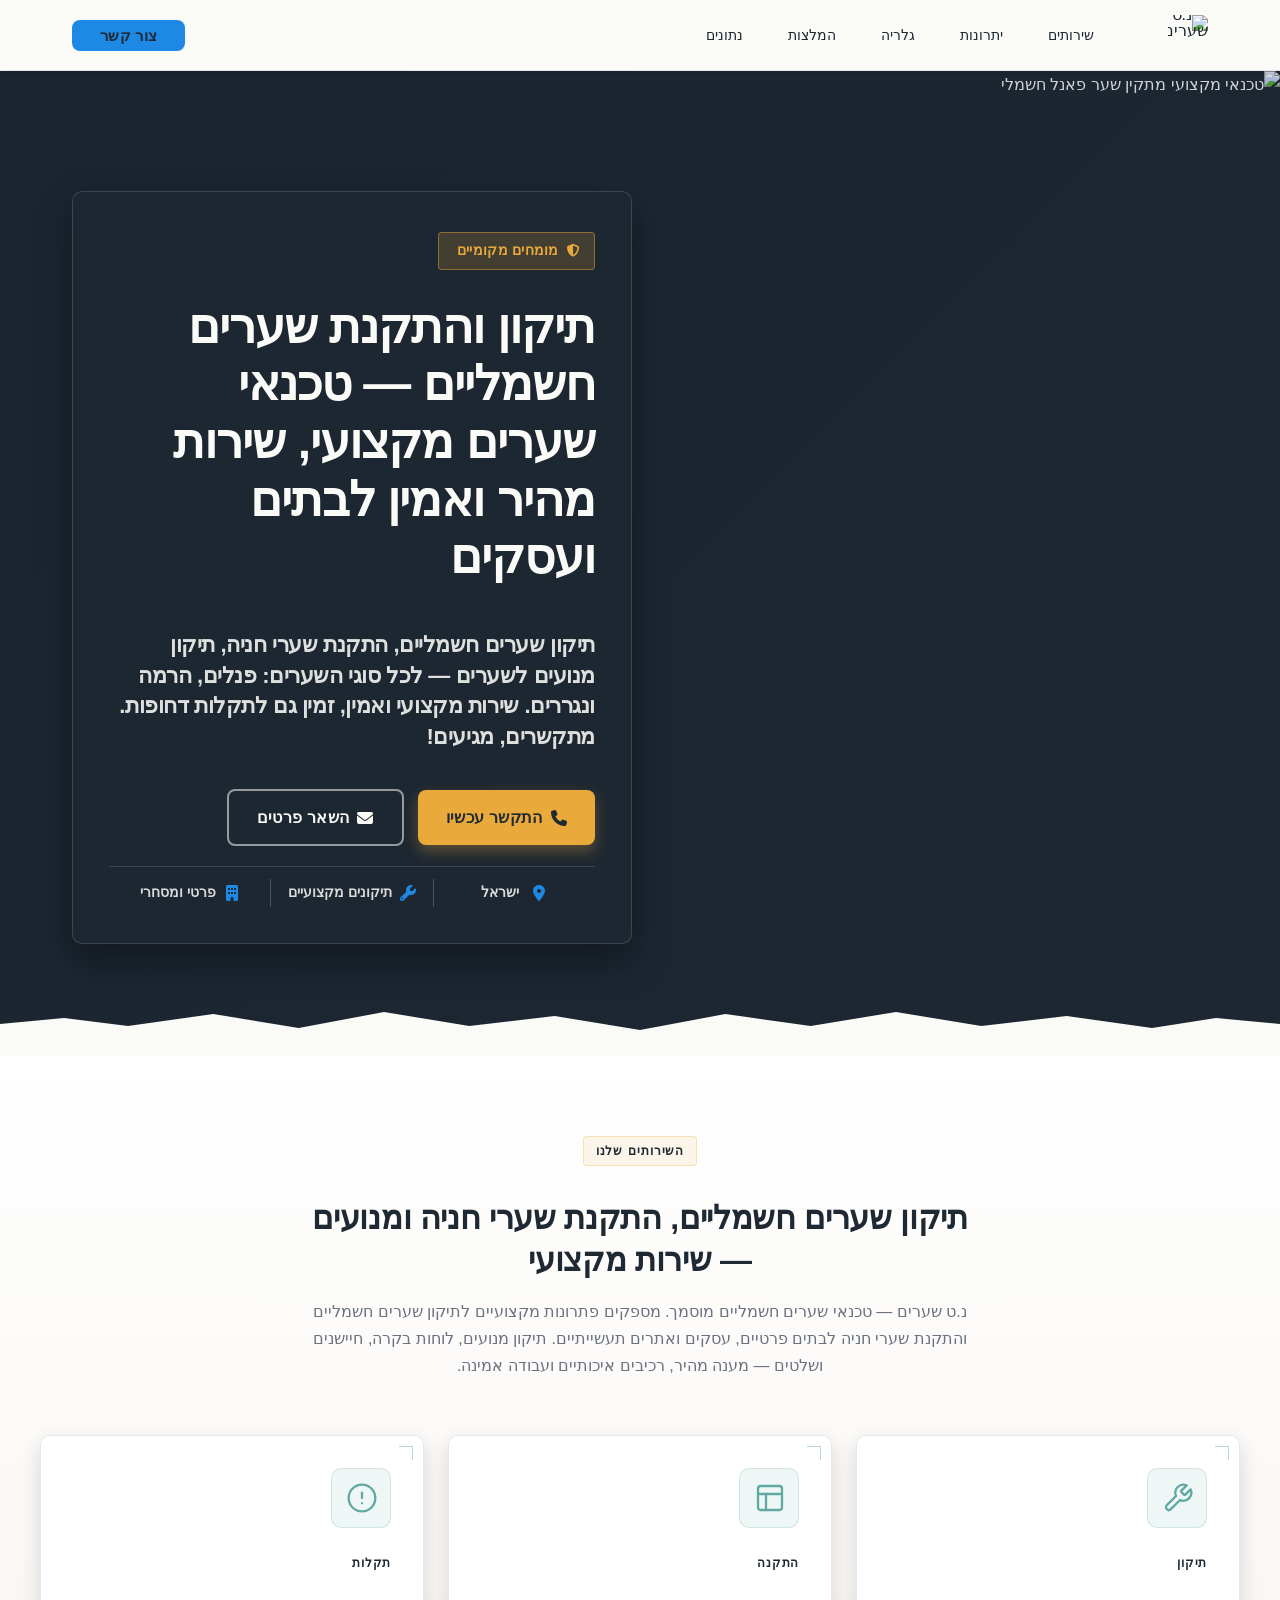
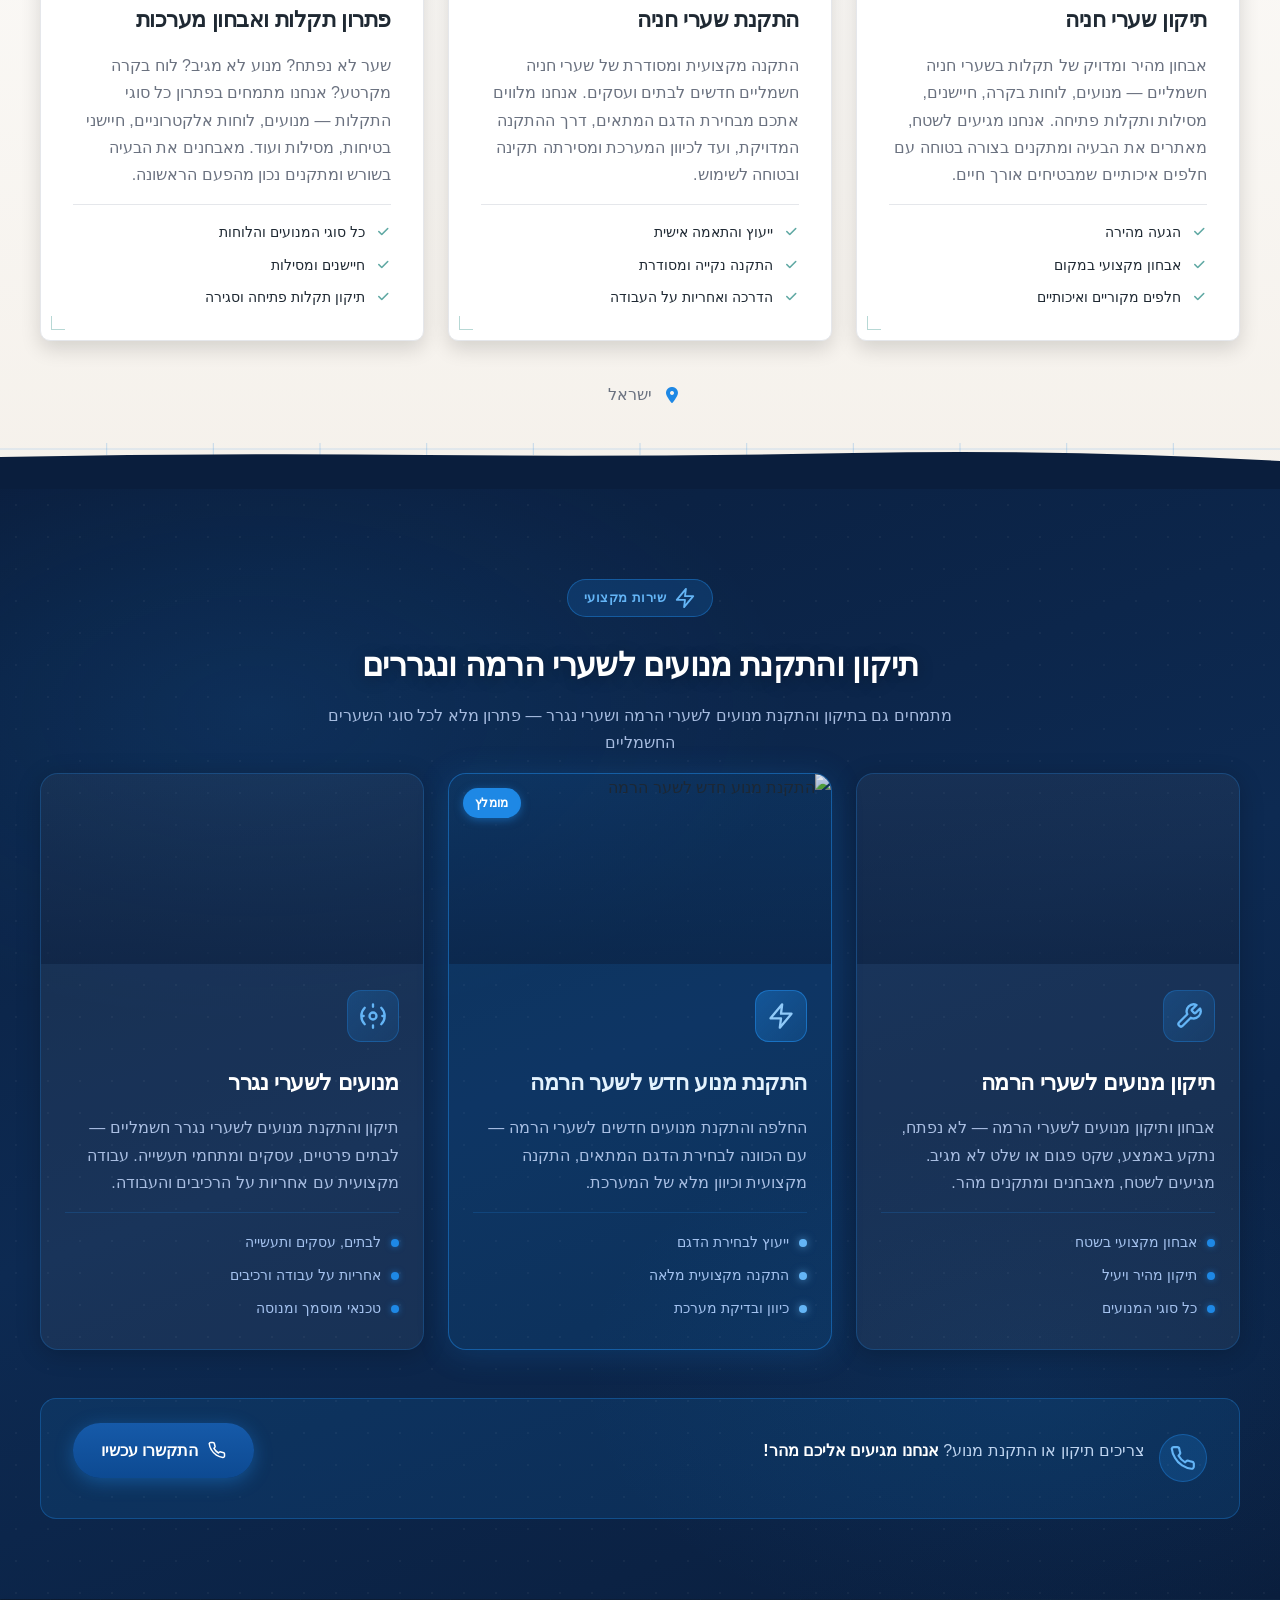
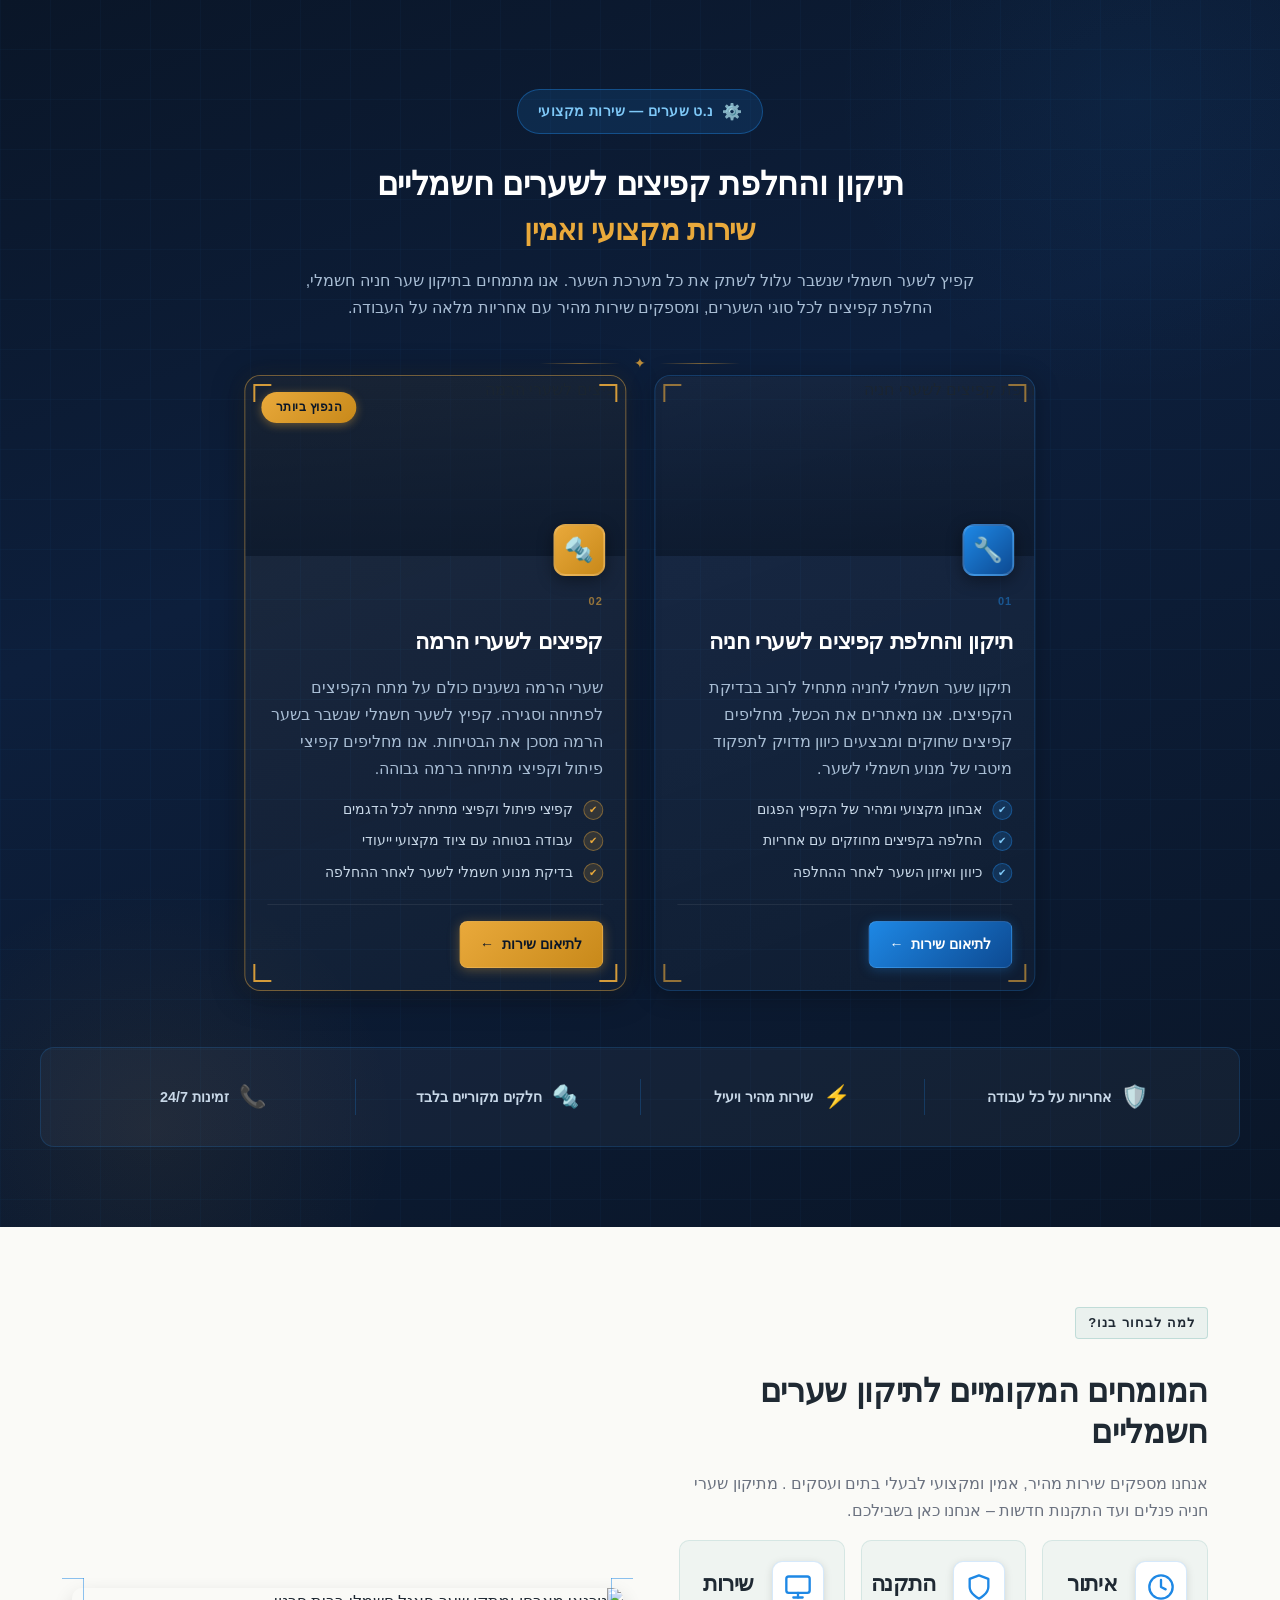
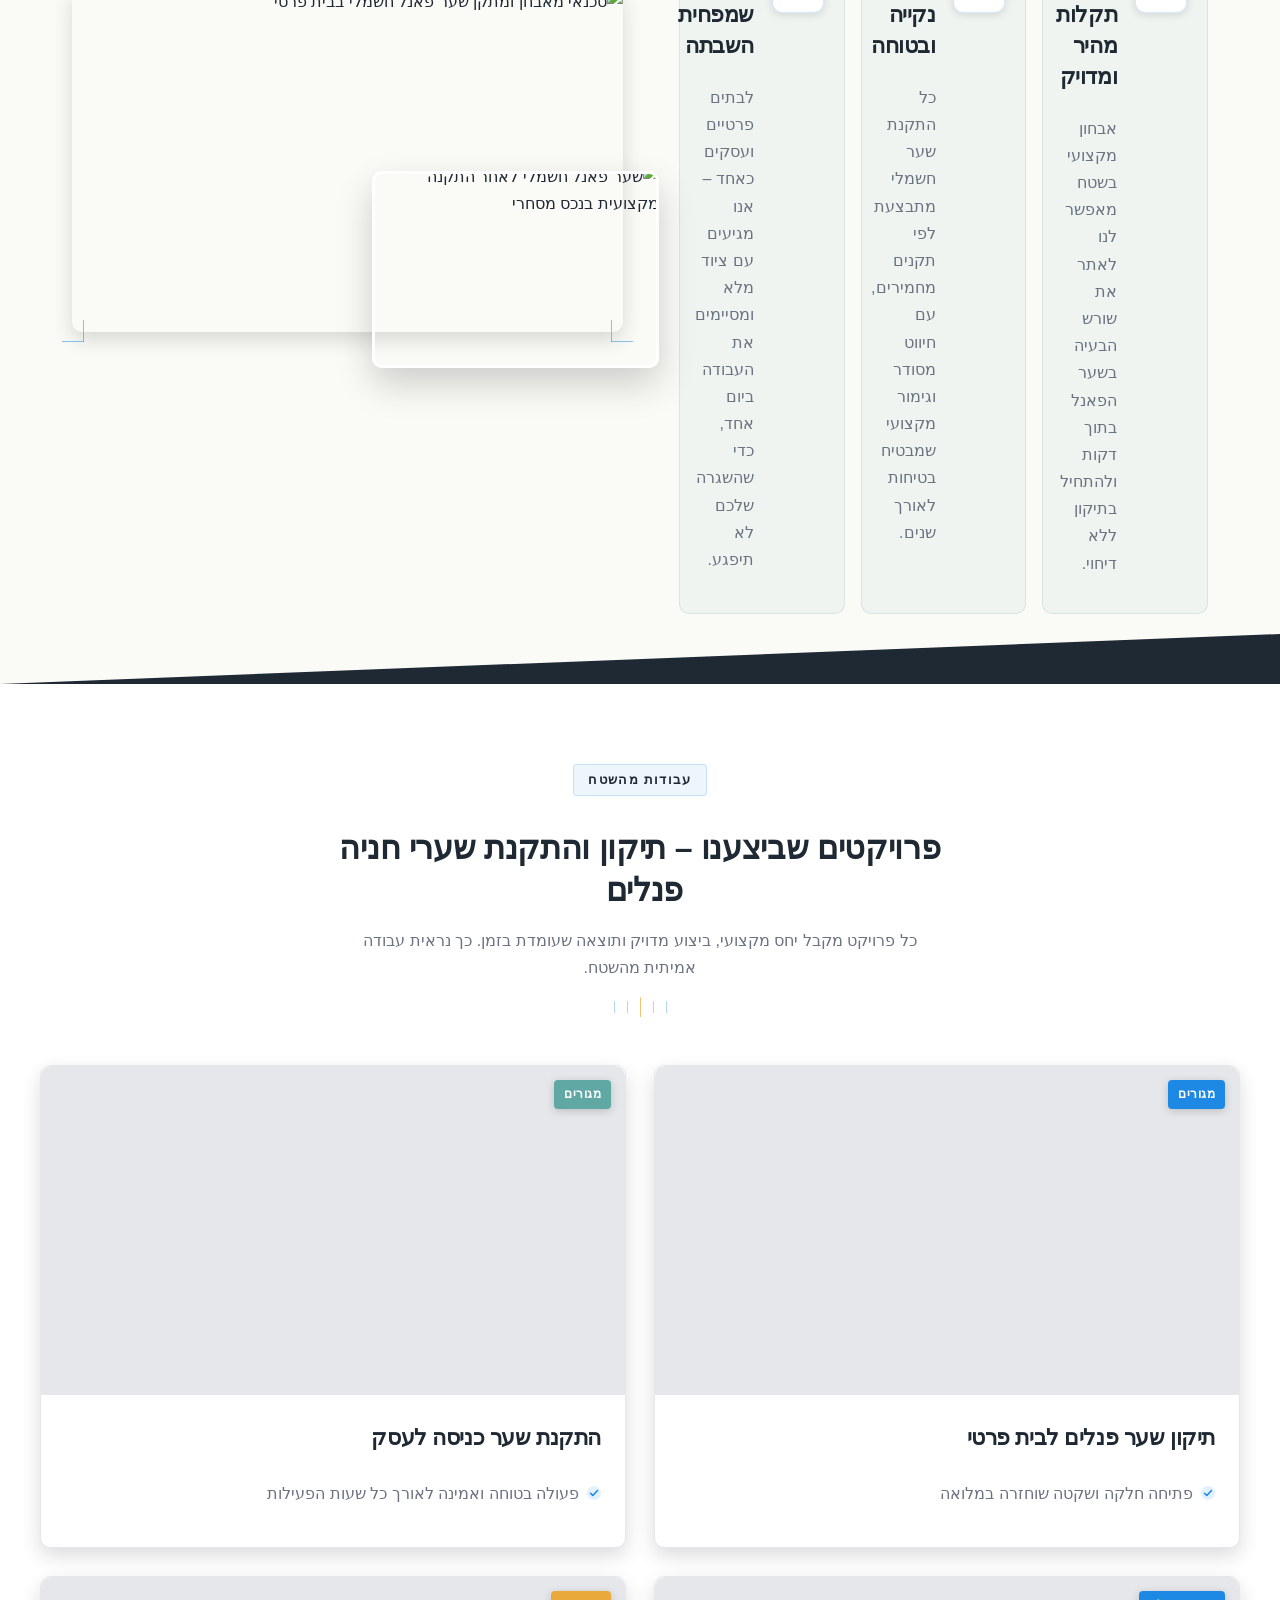
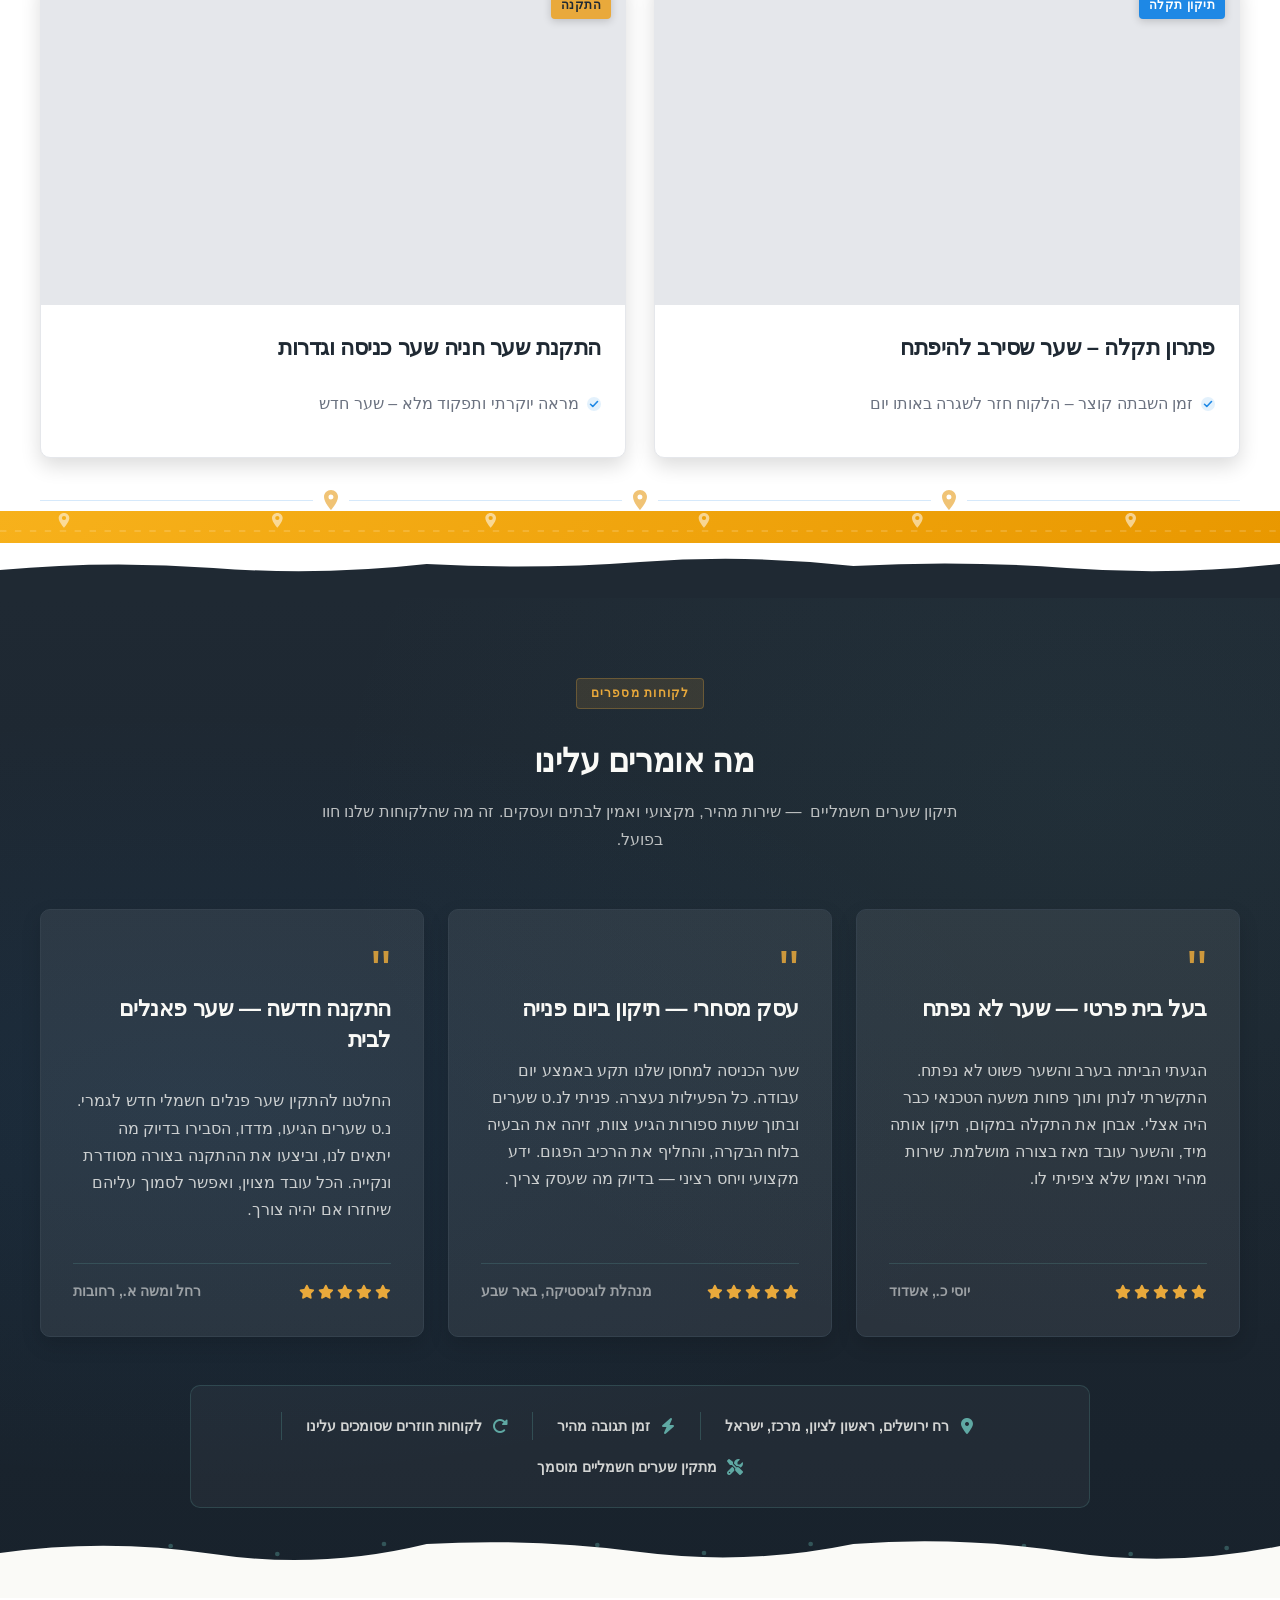
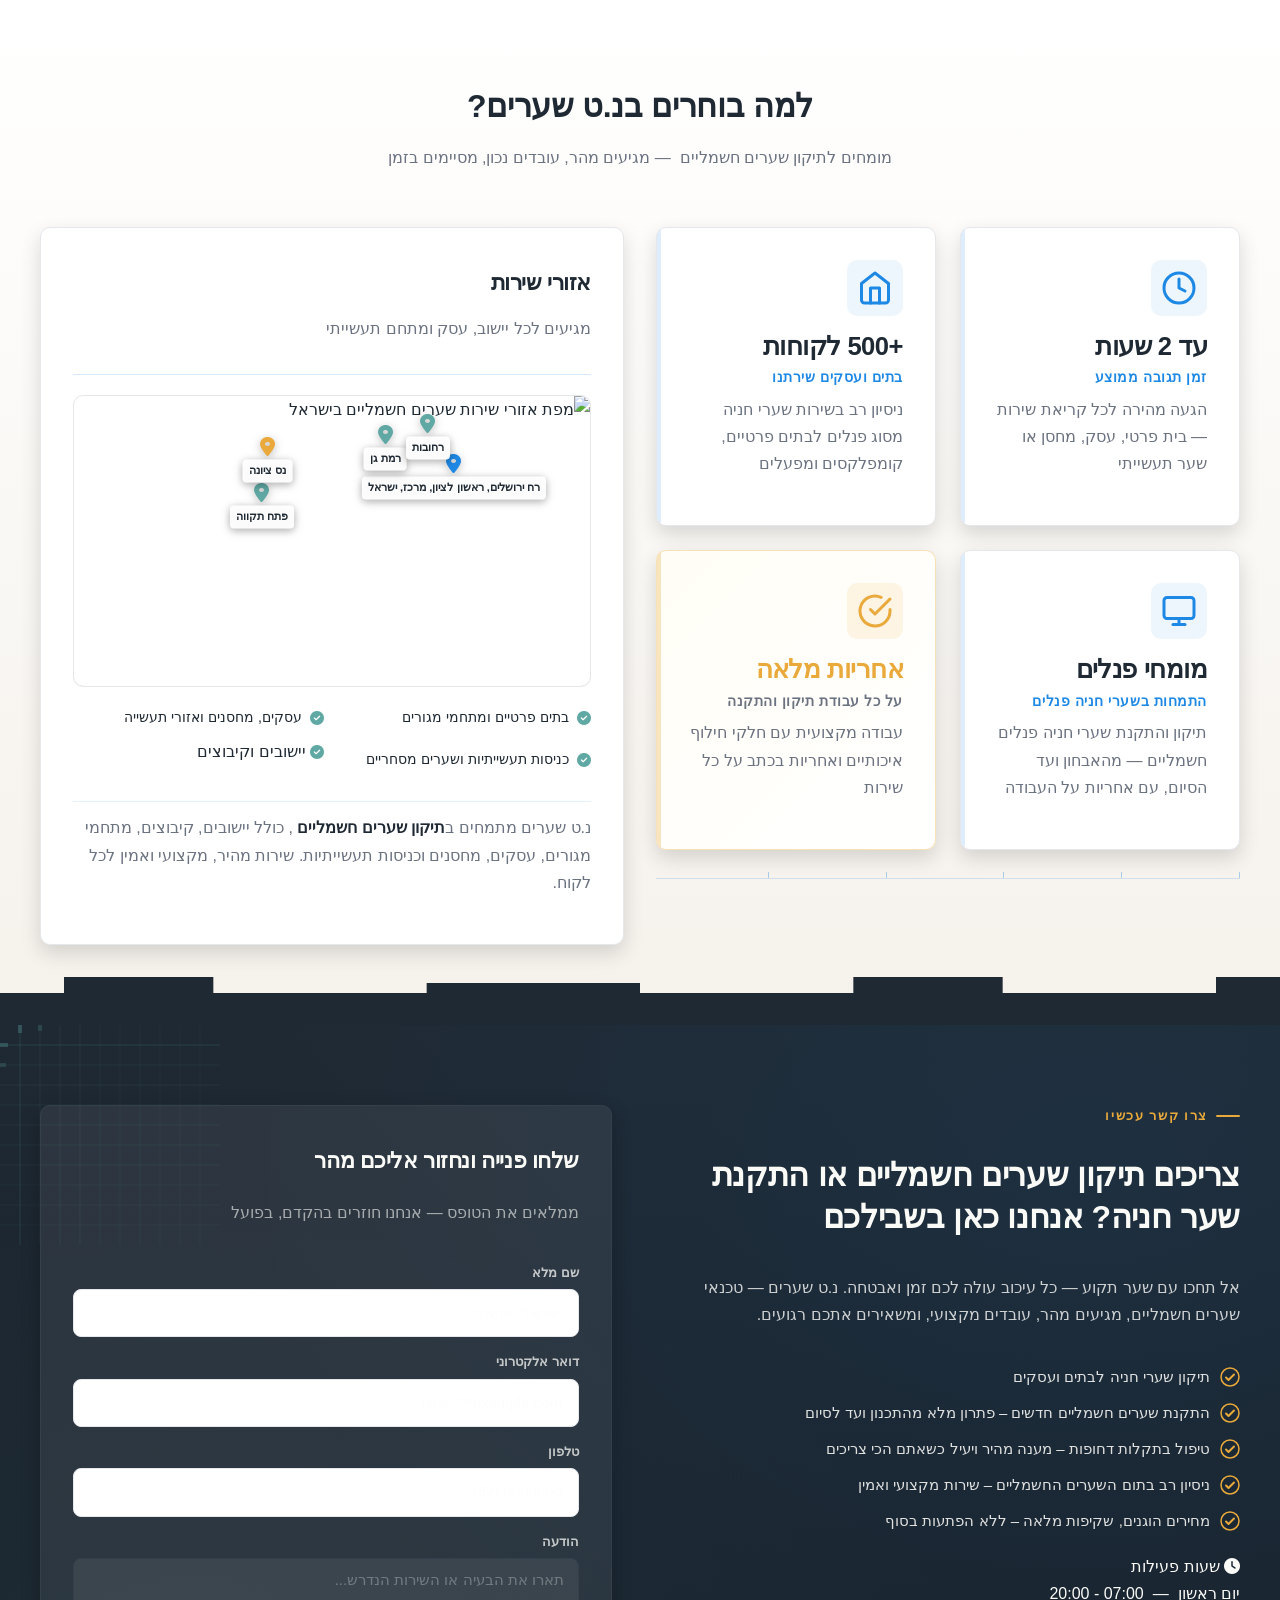
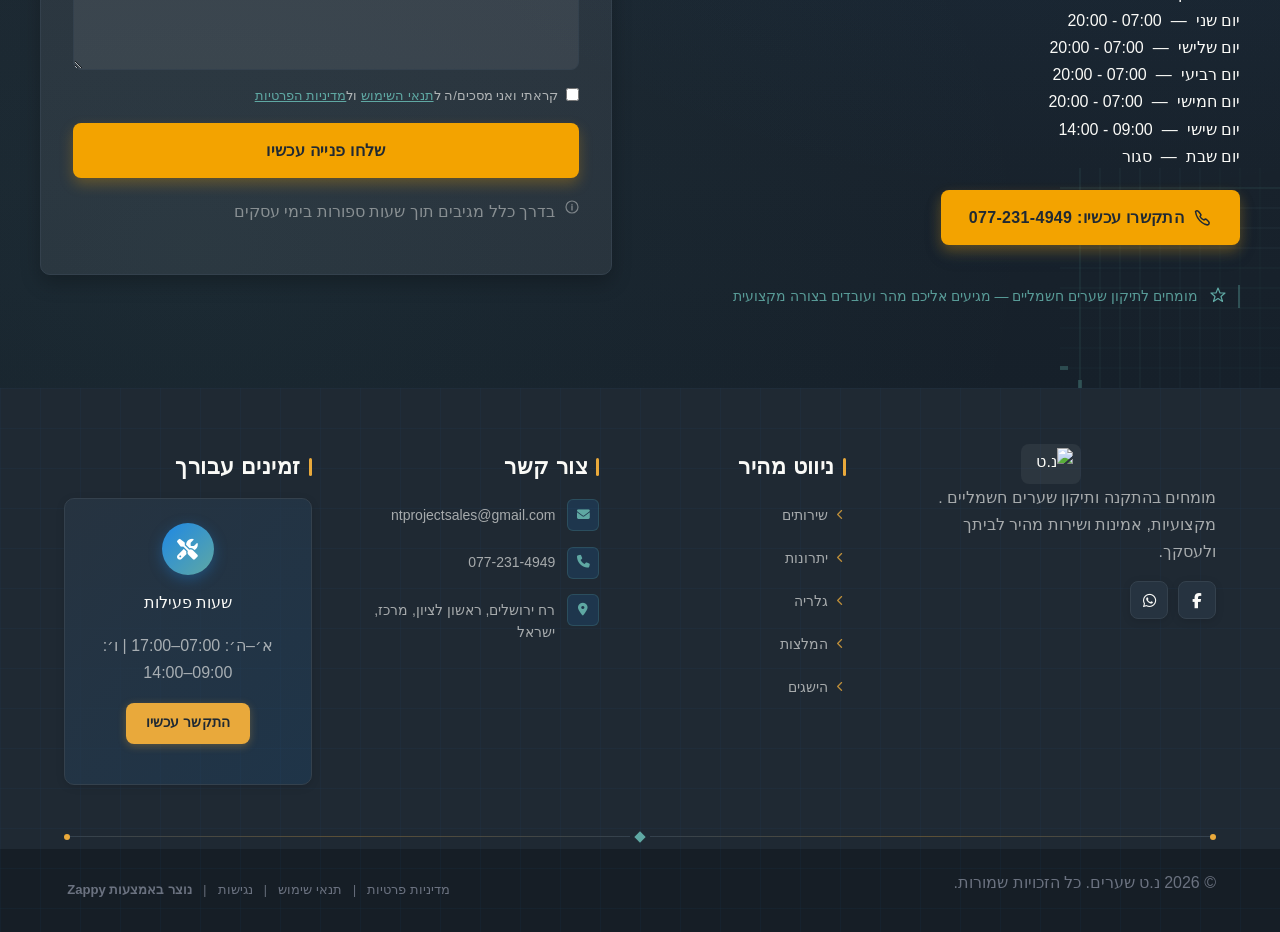
==== commit bb2a9ce8: "Background sync: Progressive GitHub Sync" ====
--- a/public/index.html
+++ b/public/index.html
@@ -1 +1 @@
-<!doctype html><html dir="rtl" lang="he"><head><meta charset="UTF-8"><meta content="width=device-width,initial-scale=1" name="viewport"><meta content="index, follow" name="robots"><title>תיקון שערים חשמליים | התקנת שערי חניה | נ.ט שערים — טכנאי שערים</title><meta content="נ.ט שערים — מומחים בתיקון שערים חשמליים והתקנת שערי חניה. שירות מהיר לבתים ועסקים: תיקון מנועים, לוחות בקרה, שערי פנלים, הרמה ונגררים. טכנאי שערים מקצועי — מחירים הוגנים, אחריות על העבודה." name="description"><meta content="תיקון שערים חשמליים בדרום, תיקון שער פאנלים לבית, שערים חשמליים, מתקין שערים חשמליים באזור הדרום" name="keywords"><link href="/assets/favicon.ico" rel="icon" type="image/x-icon"><link href="/assets/favicon-16x16.png" rel="icon" type="image/png" sizes="16x16"><link href="/assets/favicon-32x32.png" rel="icon" type="image/png" sizes="32x32"><link href="/assets/favicon-48x48.png" rel="icon" type="image/png" sizes="48x48"><link href="/assets/favicon-192x192.png" rel="icon" type="image/png" sizes="192x192"><link href="/assets/favicon-512x512.png" rel="icon" type="image/png" sizes="512x512"><link href="/assets/apple-touch-icon.png" rel="apple-touch-icon"><script>!function(){"use strict";var t="7dd7b9d9-0e24-4460-9073-13c0be0d3fd5",e="https://api.zappy5.com/api/analytics/track",a=18e5,n=2592e6,o=!0,i=!0,r=!0;var s=function(){var e="zappy_visitor_"+t,a=null;try{if(a=localStorage.getItem(e)){var o=JSON.parse(a),i=Date.now();if(i-o.created<n)return o.lastSeen=i,localStorage.setItem(e,JSON.stringify(o)),o.id}}catch(t){console.warn("Zappy Analytics: LocalStorage not available")}var r="zv_"+Date.now()+"_"+Math.random().toString(36).substr(2,9);try{localStorage.setItem(e,JSON.stringify({id:r,created:Date.now(),lastSeen:Date.now()}))}catch(t){}return r}(),c=function(){var e="zappy_session_"+t,n=null;try{if(n=sessionStorage.getItem(e)){var o=JSON.parse(n),i=Date.now();if(i-o.timestamp<a)return o.timestamp=i,sessionStorage.setItem(e,JSON.stringify(o)),o.id}}catch(t){console.warn("Zappy Analytics: SessionStorage not available")}var r="zs_"+Date.now()+"_"+Math.random().toString(36).substr(2,9);try{sessionStorage.setItem(e,JSON.stringify({id:r,timestamp:Date.now()}))}catch(t){}return r}();function l(a,n){n=n||{};var o={website_id:t,event_type:a,page_path:window.location.pathname,referrer:document.referrer||"direct",visitor_id:s,session_id:c,metadata:n};if(navigator.sendBeacon){var i=new Blob([JSON.stringify(o)],{type:"application/json"});navigator.sendBeacon(e,i)}else fetch(e,{method:"POST",headers:{"Content-Type":"application/json"},body:JSON.stringify(o),keepalive:!0}).catch(function(t){console.warn("Zappy Analytics: Failed to track event",t)})}o&&l("pageview",{title:document.title,url:window.location.href}),i&&document.addEventListener("click",function(t){var e=t.target;if("BUTTON"===e.tagName||e.closest("button")){var a="BUTTON"===e.tagName?e:e.closest("button");l("click",{element:"button",text:a.textContent.trim().substring(0,100),id:a.id||null,class:a.className||null})}else if("A"===e.tagName||e.closest("a")){var n="A"===e.tagName?e:e.closest("a");l("navigation",{element:"link",text:n.textContent.trim().substring(0,100),href:n.href,external:n.hostname!==window.location.hostname})}},!0),r&&document.addEventListener("submit",function(t){var e=t.target;l("form_submit",{form_id:e.id||null,form_name:e.name||null,form_action:e.action||null,form_method:e.method||"GET"})},!0);var d=Date.now();window.addEventListener("beforeunload",function(){l("page_unload",{time_on_page:Math.floor((Date.now()-d)/1e3),page_path:window.location.pathname})}),window.zappyAnalytics={track:l,getVisitorId:function(){return s},getSessionId:function(){return c}}}()</script><meta content="תיקון שערים חשמליים — נ.ט שערים" property="og:title"><meta content="חברת נ.ט שערים מתמחה בתיקון והתקנת שערי פאנלים חשמליים. שירות מהיר, מקצועי ואמין לבתים ועסקים — מגיעים אליכם עד שעתיים. התקשרו עכשיו!" property="og:description"><meta content="summary_large_image" name="twitter:card"><meta content="תיקון שערים חשמליים — נ.ט שערים" name="twitter:title"><meta content="חברת נ.ט שערים מתמחה בתיקון והתקנת שערי פאנלים חשמליים. שירות מהיר, מקצועי ואמין לבתים ועסקים — מגיעים אליכם עד שעתיים. התקשרו עכשיו!" name="twitter:description"><script type="application/ld+json">{"@context":"https://schema.org","@graph":[{"@type":"LocalBusiness","@id":"https://ntgates.co.il#organization","name":"נ.ט שערים","url":"https://ntgates.co.il","description":"A professional electric gate service company specializing in panel gate repairs and installations, operating in the southern region of Israel. The business focuses on converting website visitors into paying customers, suggesting a service-oriented brand that emphasizes reliability, local expertise, and quick response times for residential and commercial clients in the south.","address":{"@type":"PostalAddress","streetAddress":"רח ירושלים, ראשון לציון, מרכז, ישראל"},"contactPoint":[{"@type":"ContactPoint","contactType":"customer service","email":"ntprojectsales@gmail.com","telephone":"077-231-4949"}]},{"@type":"WebSite","@id":"https://ntgates.co.il#website","url":"https://ntgates.co.il","name":"נ.ט שערים","publisher":{"@id":"https://ntgates.co.il#organization"}},{"@type":"ContactPage","@id":"https://ntgates.co.il#contactpage","url":"https://ntgates.co.il","name":"תיקון שערים חשמליים | התקנת שערי חניה | נ.ט שערים — טכנאי שערים","mainEntity":{"@id":"https://ntgates.co.il#organization"},"potentialAction":{"@type":"CommunicateAction","target":{"@type":"EntryPoint","urlTemplate":"https://ntgates.co.il/api/email/contact-form","actionPlatform":["http/method=POST"],"contentType":"application/json"},"instrument":[{"@type":"PropertyValue","name":"name","propertyID":"text","valueRequired":true,"description":"ישראל ישראלי"},{"@type":"PropertyValue","name":"email","propertyID":"email","valueRequired":true,"description":"israel@example.com"},{"@type":"PropertyValue","name":"phone","propertyID":"tel","valueRequired":true,"description":"050-0000000"},{"@type":"PropertyValue","name":"message","propertyID":"textarea","valueRequired":true,"description":"תארו את הבעיה או השירות הנדרש..."},{"@type":"PropertyValue","name":"privacy_consent","propertyID":"checkbox","valueRequired":true}]}}]}</script><meta content="website" property="og:type"><meta content="he_IL" property="og:locale"><script src="https://www.googletagmanager.com/gtag/js?id=AW-17341880993" async=""></script><script>function gtag(){dataLayer.push(arguments)}window.dataLayer=window.dataLayer||[],gtag("js",new Date),gtag("config","AW-17341880993"),gtag("config","G-X6XGS97FYS")</script><link href="https://cdnjs.cloudflare.com/ajax/libs/font-awesome/6.4.0/css/all.min.css" rel="stylesheet"><link href="/assets/favicon.ico" rel="icon" type="image/x-icon"><link href="/assets/favicon-16x16.png" rel="icon" type="image/png" sizes="16x16"><link href="/assets/favicon-32x32.png" rel="icon" type="image/png" sizes="32x32"><link href="/assets/favicon-48x48.png" rel="icon" type="image/png" sizes="48x48"><link href="/assets/favicon-192x192.png" rel="icon" type="image/png" sizes="192x192"><link href="/assets/favicon-512x512.png" rel="icon" type="image/png" sizes="512x512"><link href="/assets/apple-touch-icon.png" rel="apple-touch-icon"><link href="https://cdn.jsdelivr.net/npm/vanilla-cookieconsent@3/dist/cookieconsent.css" rel="stylesheet"><script src="https://cdn.jsdelivr.net/npm/vanilla-cookieconsent@3/dist/cookieconsent.umd.js"></script><script src="https://cdn.jsdelivr.net/gh/mickidum/acc_toolbar/acctoolbar/acctoolbar.min.js"></script><link href="/styles.css" rel="stylesheet"><script>window.ZAPPY_WEBSITE_ID="7dd7b9d9-0e24-4460-9073-13c0be0d3fd5",window.ZAPPY_API_BASE="https://api.zappy5.com"</script><style id="zappy-dropdown-submenu-styles">#navMenu li:has(.sub-menu),.nav-menu li:has(.sub-menu),.navbar li:has(.sub-menu),nav li:has(.sub-menu){position:relative}#navMenu .sub-menu,.nav-menu .sub-menu,.navbar .sub-menu,nav .sub-menu{display:block!important;position:absolute!important;top:100%;left:0;min-width:220px;background:#fff;border-radius:8px;box-shadow:0 8px 25px rgba(0,0,0,.15);padding:8px 0;opacity:0;visibility:hidden;transform:translateY(10px);transition:all .3s ease;z-index:1000;list-style:none;pointer-events:none}#navMenu li:hover>.sub-menu,.nav-menu li:hover>.sub-menu,.navbar li:hover>.sub-menu,nav li:hover>.sub-menu{opacity:1!important;visibility:visible!important;transform:translateY(0)!important;pointer-events:auto!important}.sub-menu li{list-style:none;margin:0;padding:0}.sub-menu a{display:block!important;padding:10px 16px!important;color:var(--text-dark,#333)!important;font-weight:500;text-decoration:none;white-space:nowrap;transition:background-color .2s}.sub-menu .zappy-nav-child>a{padding-left:28px!important;font-size:.9em!important;opacity:.85!important}[dir=rtl] .sub-menu .zappy-nav-child>a,html[lang=ar] .sub-menu .zappy-nav-child>a,html[lang=he] .sub-menu .zappy-nav-child>a{padding-left:10px!important;padding-right:28px!important}.sub-menu .zappy-nav-parent>a{font-weight:600!important}.sub-menu a:hover{background-color:#f5f5f5}[dir=rtl] .nav-menu .sub-menu,[dir=rtl] .navbar .sub-menu,[dir=rtl] nav .sub-menu,html[lang=ar] .nav-menu .sub-menu,html[lang=ar] .navbar .sub-menu,html[lang=ar] nav .sub-menu,html[lang=he] .nav-menu .sub-menu,html[lang=he] .navbar .sub-menu,html[lang=he] nav .sub-menu{left:auto!important;right:0!important}.sub-menu:empty,.sub-menu:not(:has(li)):not(:has(> a)),.sub-menu:not(:has(li:not(.zappy-hidden-menu-item))):not(:has(> a)){display:none!important;opacity:0!important;visibility:hidden!important;pointer-events:none!important}li:has(.menu-group-title):hover>.sub-menu{opacity:1!important;visibility:visible!important;transform:translateY(0)!important;pointer-events:auto!important}#navMenu>li>.menu-group-title,.nav-menu>li>.menu-group-title{display:inline-block;padding:.5rem 1rem;cursor:default;user-select:none}@media (max-width:768px){#navMenu .sub-menu,.nav-menu .sub-menu,.navbar .sub-menu,nav .sub-menu{position:static!important;transform:none!important;box-shadow:none!important;background:0 0!important;max-height:0;overflow:hidden;opacity:0;visibility:hidden;transition:max-height .3s ease,opacity .3s ease;padding:0!important;border-radius:0!important}#navMenu .sub-menu.mobile-expanded,.nav-menu .sub-menu.mobile-expanded,.navbar .sub-menu.mobile-expanded{max-height:none!important;overflow-y:visible!important;opacity:1!important;visibility:visible!important;padding:8px 0 8px 16px!important}[dir=rtl] .sub-menu.mobile-expanded,html[lang=he] .sub-menu.mobile-expanded{padding:8px 16px 8px 0!important}#navMenu li:hover>.sub-menu,.nav-menu li:hover>.sub-menu,.navbar li:hover>.sub-menu,nav li:hover>.sub-menu{opacity:0;visibility:hidden;pointer-events:none}#navMenu li>.sub-menu.mobile-expanded,.nav-menu li>.sub-menu.mobile-expanded,.navbar li>.sub-menu.mobile-expanded,nav li>.sub-menu.mobile-expanded{opacity:1!important;visibility:visible!important;pointer-events:auto!important}#navMenu li:has(.sub-menu),.nav-menu li:has(.sub-menu),.navbar li:has(.sub-menu),nav li:has(.sub-menu){display:flex!important;flex-wrap:wrap!important;align-items:center!important;position:relative!important;min-height:44px!important}#navMenu li:has(.sub-menu)>a,.nav-menu li:has(.sub-menu)>a,.navbar li:has(.sub-menu)>a,nav li:has(.sub-menu)>a{flex:1!important;min-width:0!important}#navMenu li:has(.sub-menu)>.menu-group-title,.nav-menu li:has(.sub-menu)>.menu-group-title,.navbar li:has(.sub-menu)>.menu-group-title,nav li:has(.sub-menu)>.menu-group-title{flex:1!important;min-width:0!important;padding:0!important;line-height:inherit!important}#navMenu li:has(.sub-menu)>.sub-menu,.nav-menu li:has(.sub-menu)>.sub-menu,.navbar li:has(.sub-menu)>.sub-menu,nav li:has(.sub-menu)>.sub-menu{flex-basis:100%!important;width:100%!important}#navMenu li:has(.sub-menu)>a [class*=arrow],#navMenu li:has(.sub-menu)>a [class*=chevron],.nav-menu li:has(.sub-menu)>a .fa-angle-down,.nav-menu li:has(.sub-menu)>a .fa-chevron-down,.nav-menu li:has(.sub-menu)>a [class*=arrow],.nav-menu li:has(.sub-menu)>a [class*=chevron],nav li:has(.sub-menu)>a [class*=arrow],nav li:has(.sub-menu)>a [class*=chevron]{display:none!important;visibility:hidden!important}.mobile-submenu-toggle{display:flex!important;align-items:center!important;justify-content:center!important;width:44px!important;height:auto!important;background:0 0!important;border:none!important;cursor:pointer!important;color:var(--text-dark)!important;position:static!important;flex-shrink:0!important;align-self:stretch!important;z-index:2!important;padding:0!important;margin:0!important}.mobile-submenu-toggle::after{content:''!important;width:0!important;height:0!important;border-left:6px solid transparent!important;border-right:6px solid transparent!important;border-top:7px solid currentColor!important;transition:transform .3s ease!important}.mobile-submenu-toggle.expanded::after{transform:rotate(180deg)!important}.sub-menu a{padding:10px 0!important;display:block!important;color:var(--text-dark)!important;white-space:normal!important}.sub-menu .zappy-nav-child>a{padding-left:28px!important;font-size:.9em!important;opacity:.85!important}[dir=rtl] .sub-menu .zappy-nav-child>a,html[lang=ar] .sub-menu .zappy-nav-child>a,html[lang=he] .sub-menu .zappy-nav-child>a{padding-left:0!important;padding-right:28px!important}.sub-menu .zappy-nav-parent>a{font-weight:600!important}#navMenu.active,.nav-menu.active{max-width:100vw!important;overflow-x:hidden!important;box-sizing:border-box!important}.navbar .sub-menu li a,.zappy-products-dropdown .sub-menu a,nav.navbar .sub-menu li a{color:var(--text-dark)!important}}@media (min-width:769px){.mobile-submenu-toggle{display:none!important}}</style><style id="zappy-widget-visibility">html[dir=rtl] .whatsapp-float{right:20px!important;left:auto!important}html:not([dir]) .whatsapp-float,html[dir=ltr] .whatsapp-float{left:20px!important;right:auto!important}html[dir=rtl] #mic-access-tool-general-button,html[dir=rtl] #mic-init-access-tool #mic-access-tool-general-button,html[dir=rtl] #mic-init-access-tool .mic-access-tool-general-button,html[dir=rtl] ._access-icon,html[dir=rtl] .mic-access-tool-general-button{left:20px!important;right:auto!important}html:not([dir]) #mic-access-tool-general-button,html:not([dir]) #mic-init-access-tool #mic-access-tool-general-button,html:not([dir]) #mic-init-access-tool .mic-access-tool-general-button,html:not([dir]) ._access-icon,html:not([dir]) .mic-access-tool-general-button,html[dir=ltr] #mic-access-tool-general-button,html[dir=ltr] #mic-init-access-tool #mic-access-tool-general-button,html[dir=ltr] #mic-init-access-tool .mic-access-tool-general-button,html[dir=ltr] ._access-icon,html[dir=ltr] .mic-access-tool-general-button{right:20px!important;left:auto!important}@media (max-width:768px){.whatsapp-float{display:flex!important}}@media (min-width:769px){.whatsapp-float{display:flex!important}}@media (max-width:768px){#mic-access-tool-box,#mic-access-tool-general-button,#mic-init-access-tool #mic-access-tool-box,#mic-init-access-tool #mic-access-tool-general-button,#mic-init-access-tool .mic-access-tool-general-button,._access-icon,._access-menu,.mic-access-tool-box,.mic-access-tool-general-button,div[id*=mic-access-tool-box]{display:none!important;visibility:hidden!important;opacity:0!important;pointer-events:none!important}}@media (min-width:769px){#mic-access-tool-box,#mic-access-tool-general-button,#mic-init-access-tool #mic-access-tool-box,#mic-init-access-tool #mic-access-tool-general-button,#mic-init-access-tool .mic-access-tool-general-button,._access-icon,._access-menu,.mic-access-tool-box,.mic-access-tool-general-button,div[id*=mic-access-tool-box]{display:none!important;visibility:hidden!important;opacity:0!important;pointer-events:none!important}}</style></head><body><nav class="navbar" dir="rtl"><button class="mobile-toggle" aria-label="Menu" id="mobileToggle"><svg viewBox="0 0 24 24" height="24" width="24" fill="none" class="hamburger-icon"><path d="M3 12h18M3 6h18M3 18h18" stroke="currentColor" stroke-width="2" stroke-linecap="round"></path></svg> <svg viewBox="0 0 24 24" height="24" width="24" fill="none" class="close-icon" style="display:none"><path d="M18 6L6 18M6 6l12 12" stroke="currentColor" stroke-width="2" stroke-linecap="round"></path></svg></button> <button class="phone-header-btn" aria-label="Call" data-phone="0772314949"><svg viewBox="0 0 24 24" height="20" width="20" fill="currentColor"><path d="M22 16.92v3a2 2 0 0 1-2.18 2 19.79 19.79 0 0 1-8.63-3.07 19.5 19.5 0 0 1-6-6 19.79 19.79 0 0 1-3.07-8.67A2 2 0 0 1 4.11 2h3a2 2 0 0 1 2 1.72 12.84 12.84 0 0 0 .7 2.81 2 2 0 0 1-.45 2.11L8.09 9.91a16 16 0 0 0 6 6l1.27-1.27a2 2 0 0 1 2.11-.45 12.84 12.84 0 0 0 2.81.7A2 2 0 0 1 22 16.92z"></path></svg></button><div class="nav-container"><div class="nav-right-group"><div class="nav-brand"><a href="/" class="logo-link"><img alt="נ.ט שערים" src="/assets/logo-1779129169983-f9pkql.webp?v=1779129170257-ldeh68" class="logo"></a></div><ul class="nav-menu" id="navMenu"><li><a href="#services">שירותים</a></li><li><a href="#benefits">יתרונות</a></li><li><a href="#showcase">גלריה</a></li><li><a href="#testimonials">המלצות</a></li><li><a href="#stats">נתונים</a></li></ul></div><div class="nav-cta-container"><a href="#contact" class="nav-cta-btn">צור קשר</a></div></div></nav><script>window.addEventListener("load",function(){const e=document.querySelector(".navbar, nav, header");if(!e)return void console.log("[Navbar] Navbar element not found");let t=document.getElementById("mobileToggle")||document.querySelector(".mobile-toggle")||document.querySelector(".hamburger")||document.querySelector(".hamburger-menu")||document.querySelector(".menu-toggle")||document.querySelector(".burger-menu")||document.querySelector('[aria-label="Menu"]')||document.querySelector('[aria-label="תפריט"]');const o=document.querySelector(".phone-header-btn"),n=window.getComputedStyle(e);let r=n.backgroundColor;if(console.log("[Navbar] Initial navbar background:",r),"transparent"===r||"rgba(0, 0, 0, 0)"===r||r.startsWith("rgba")&&r.includes(", 0)")){const e=n.backgroundImage;if(e&&"none"!==e)console.log("[Navbar] Navbar has background image/gradient, using dark text"),r="rgb(240, 240, 240)";else{const e=window.getComputedStyle(document.body).backgroundColor;console.log("[Navbar] Navbar transparent, using body background:",e),r=e}}const i=r.match(/\d+/g);if(i&&i.length>=3){const e=(.299*parseInt(i[0])+.587*parseInt(i[1])+.114*parseInt(i[2]))/255;console.log("[Navbar] Mobile button colors preserved from Claude CSS (luminance:",e.toFixed(2)+")");const n=document.createElement("style");n.id="zappy-mobile-nav-fix";document.documentElement.lang;document.documentElement.dir,n.textContent='\n        /* Hide mobile buttons on desktop, show only on mobile */\n        @media (min-width: 769px) {\n          .mobile-toggle,\n          .phone-header-btn {\n            display: none !important;\n          }\n        }\n        \n        /* Show and position mobile buttons correctly on mobile */\n        @media (max-width: 768px) {\n          .mobile-toggle,\n          .phone-header-btn {\n            position: absolute !important;\n            top: 50% !important;\n            transform: translateY(-50%) !important;\n            z-index: 1001 !important;\n            display: flex !important;\n            align-items: center !important;\n            justify-content: center !important;\n            width: 36px !important;\n            height: 36px !important;\n            border-radius: 50% !important;\n            border: none !important;\n            cursor: pointer !important;\n            padding: 6px !important;\n            background: none !important;\n            color: var(--nav-text, var(--text-dark)) !important;\n          }\n          \n          /* LTR positioning (default): hamburger LEFT, phone RIGHT */\n          html:not([dir="rtl"]):not([lang="he"]):not([lang="ar"]) .mobile-toggle,\n          html[dir="ltr"] .mobile-toggle {\n            left: 12px !important;\n            right: auto !important;\n          }\n          html:not([dir="rtl"]):not([lang="he"]):not([lang="ar"]) .phone-header-btn,\n          html[dir="ltr"] .phone-header-btn {\n            right: 12px !important;\n            left: auto !important;\n          }\n          \n          /* RTL positioning: hamburger RIGHT, phone LEFT */\n          html[dir="rtl"] .mobile-toggle,\n          html[lang="he"] .mobile-toggle,\n          html[lang="ar"] .mobile-toggle {\n            right: 12px !important;\n            left: auto !important;\n          }\n          html[dir="rtl"] .phone-header-btn,\n          html[lang="he"] .phone-header-btn,\n          html[lang="ar"] .phone-header-btn {\n            left: 12px !important;\n            right: auto !important;\n          }\n          \n          /* CRITICAL: Ensure nav-container has min-height on mobile */\n          /* All children are positioned absolutely/fixed on mobile, so height:auto collapses to 0 */\n          .nav-container {\n            min-height: 70px !important;\n            position: relative !important;\n          }\n          \n          /* Ensure SVG icons are properly sized and inherit color */\n          .mobile-toggle svg,\n          .phone-header-btn svg {\n            width: 24px !important;\n            height: 24px !important;\n            /* Don\'t force display - let JavaScript control hamburger/close toggle */\n          }\n          \n          /* Reset nav-cta-container on mobile - remove desktop box-shadow/padding */\n          /* that creates a visible ghost box when CTA button is hidden */\n          .nav-cta-container {\n            box-shadow: none !important;\n            padding: 0 !important;\n          }\n          \n          /* Hide nav-cta-container entirely on mobile when there\'s no lang-switcher */\n          /* (only the CTA button is inside, and it\'s hidden on mobile) */\n          .nav-cta-container:not(:has(.lang-switcher)) {\n            display: none !important;\n          }\n          \n          /* CRITICAL: Prevent hero image fade gradient from bleeding over headline text */\n          /* The .image-fade-gradient has bottom: -30px (extends below parent) */\n          /* On mobile stacked layout, this overlaps the h1 text below the image */\n          .hero-image-column {\n            overflow: hidden !important;\n          }\n          .image-fade-gradient {\n            bottom: 0 !important;\n          }\n          \n          /* Hide desktop language switcher on mobile - hamburger menu handles it */\n          /* High specificity to override stored CSS */\n          .lang-switcher,\n          .nav-cta-container .lang-switcher,\n          .nav-container .lang-switcher,\n          .navbar .lang-switcher,\n          .navbar .nav-cta-container .lang-switcher {\n            display: none !important;\n          }\n        }\n      ';const r=document.getElementById("zappy-mobile-nav-fix");r&&r.remove(),document.head.appendChild(n),console.log("[Navbar] Critical CSS injected for mobile nav positioning");const l=window.innerWidth<=768;if(t){const e=t.querySelector(".hamburger-icon"),o=t.querySelector(".close-icon");e&&(e.style.setProperty("width","24px","important"),e.style.setProperty("height","24px","important"),e.style.setProperty("display","block","important")),o&&(o.style.setProperty("width","24px","important"),o.style.setProperty("height","24px","important"),o.style.setProperty("display","none","important")),l?(t.style.setProperty("position","absolute","important"),t.style.setProperty("top","50%","important"),t.style.setProperty("transform","translateY(-50%)","important"),t.style.setProperty("z-index","1001","important"),t.style.removeProperty("left"),t.style.removeProperty("right"),console.log("[Navbar] Mobile toggle positioning applied (mobile viewport)")):(t.style.removeProperty("position"),t.style.removeProperty("top"),t.style.removeProperty("transform"),t.style.removeProperty("z-index"),t.style.removeProperty("left"),t.style.removeProperty("right"),console.log("[Navbar] Desktop viewport - cleared mobile toggle inline positioning"))}if(o){const e=o.querySelector("svg");e&&(e.style.width="24px",e.style.height="24px",e.setAttribute("width","24"),e.setAttribute("height","24")),l?(o.style.setProperty("position","absolute","important"),o.style.setProperty("top","50%","important"),o.style.setProperty("transform","translateY(-50%)","important"),o.style.setProperty("z-index","1001","important"),o.style.removeProperty("left"),o.style.removeProperty("right"),console.log("[Navbar] Phone button positioning applied (mobile viewport)")):(o.style.removeProperty("position"),o.style.removeProperty("top"),o.style.removeProperty("transform"),o.style.removeProperty("z-index"),o.style.removeProperty("left"),o.style.removeProperty("right"),console.log("[Navbar] Desktop viewport - cleared phone button inline positioning"))}}else console.log("[Navbar] Could not parse background color:",r);t=document.getElementById("mobileToggle")||document.querySelector(".mobile-toggle")||document.querySelector(".hamburger")||document.querySelector(".hamburger-menu")||document.querySelector(".menu-toggle")||document.querySelector(".burger-menu")||document.querySelector('[aria-label="Menu"]')||document.querySelector('[aria-label="תפריט"]');const l=document.getElementById("navMenu")||document.querySelector(".nav-menu")||document.querySelector(".nav-links")||document.querySelector("nav ul:not(.submenu)");if(!t||!l)return void console.log("[Navbar] Mobile toggle or menu not found:",{toggle:!!t,menu:!!l});l.id||(l.id="navMenu"),console.log("[Navbar] Initializing mobile menu...");const a=t.cloneNode(!0);t.parentNode.replaceChild(a,t),a.addEventListener("click",function(e){e.preventDefault(),e.stopPropagation();const t=this.querySelector(".hamburger-icon"),o=this.querySelector(".close-icon");l.classList.contains("active")?(l.classList.remove("active"),t&&t.style.setProperty("display","block","important"),o&&o.style.setProperty("display","none","important"),document.body.style.overflow="",console.log("[Navbar] Menu closed")):(l.classList.add("active"),t&&t.style.setProperty("display","none","important"),o&&o.style.setProperty("display","block","important"),document.body.style.overflow="hidden",console.log("[Navbar] Menu opened"))}),l.querySelectorAll("a").forEach(function(e){e.addEventListener("click",function(){if("#"===this.getAttribute("href"))return;const e=a.querySelector(".hamburger-icon"),t=a.querySelector(".close-icon");l.classList.remove("active"),e&&e.style.setProperty("display","block","important"),t&&t.style.setProperty("display","none","important"),document.body.style.overflow="",console.log("[Navbar] Menu closed (link clicked)")})});var s=l.querySelectorAll(".dropdown-toggle");s.forEach(function(e){e.addEventListener("click",function(e){e.preventDefault(),e.stopPropagation();var t=this.closest(".nav-dropdown");t&&(t.parentNode.querySelectorAll(".nav-dropdown.open").forEach(function(e){e!==t&&e.classList.remove("open")}),t.classList.toggle("open"),console.log("[Navbar] Dropdown toggled:",t.classList.contains("open")?"open":"closed"))})}),document.addEventListener("click",function(e){e.target.closest(".nav-dropdown")||document.querySelectorAll(".nav-dropdown.open").forEach(function(e){e.classList.remove("open")})}),console.log("[Navbar] Dropdown handlers initialized for "+s.length+" dropdowns"),o&&o.addEventListener("click",function(){const e=document.querySelectorAll('a[href^="tel:"]'),t=e.length>0?e[0].getAttribute("href").replace("tel:",""):"051-508-7701";window.location.href="tel:"+t,console.log("[Navbar] Phone button clicked")}),console.log("[Navbar] Mobile menu initialized successfully");const p=function(){const e=document.querySelector(".whatsapp-float");e&&(window.innerWidth>=769?(e.style.setProperty("display","none","important"),e.style.setProperty("visibility","hidden","important"),e.style.setProperty("opacity","0","important"),e.style.setProperty("pointer-events","none","important"),console.log("[WhatsApp] Button hidden on desktop")):(e.style.removeProperty("display"),e.style.removeProperty("visibility"),e.style.removeProperty("opacity"),e.style.removeProperty("pointer-events"),console.log("[WhatsApp] Button visible on mobile")))};let c;p(),window.addEventListener("resize",function(){clearTimeout(c),c=setTimeout(p,100)})})</script><main><section class="index-hero-section" id="hero" dir="rtl" data-layout-spec="בית-hero" data-hero-type="fullscreen-scrim" data-zappy-bg-color="" data-zappy-bg-image="assets/site-index-hero-image-1-1778491446610-n6uc9s.webp?v=1778491449335" data-zappy-bg-overlay-color="#0f1928" data-zappy-bg-overlay-opacity="26" data-zappy-bg-type="image" data-zappy-bg-video-type="" data-zappy-bg-video-url=""><div class="index-hero-bg"><div style="position:absolute !important;top:0px !important;left:0px !important;width:100% !important;height:100% !important;max-width:none !important;margin-left:0px !important;margin-right:0px !important;display:block !important;z-index:1 !important;overflow:hidden !important" data-element-id="img-1776511320665-fnha3ckkx" data-element-type="image" data-zappy-wrapper-margins-applied="true" data-zappy-zoom-clip="true" data-zappy-zoom-wrapper="true" data-zappy-zoom-wrapper-align="center" data-zappy-zoom-wrapper-height="842px" data-zappy-zoom-wrapper-width="1381px" data-zappy-zoom-wrapper-width-mode="full"><img alt="טכנאי מקצועי מתקין שער פאנל חשמלי" src="/assets/site-index-hero-image-1-1778491446610-n6uc9s.webp?v=1778491449335" data-element-id="img-1776511320665-fnha3ckkx" data-element-type="image" data-context="A professional electric panel gate installation scene in bright southern Israel daylight. A uniformed technician in a blue work shirt is adjusting or repairing a large aluminum panel sliding gate at the entrance of a residential property. The gate is modern, silver-gray, with horizontal panels. The background shows a clean Israeli suburban home with warm stone walls, blue sky, and dry southern landscape. The scene conveys reliability, expertise, and local service. Wide landscape orientation, high resolution, photorealistic." data-placeholder="index-hero-image-1" data-zappy-object-position="50% 33%" data-zappy-original-height="842" data-zappy-original-width="1381" data-zappy-zoom="0.5" style="object-position:50% 33% !important;margin:0px !important;position:absolute !important;left:0% !important;top:0% !important;width:100% !important;height:100% !important;max-width:none !important;max-height:none !important;display:block !important;object-fit:fill !important" height="700" width="1200" data-hero-background="true" data-hero-bg="true"></div></div><div class="index-hero-scrim" aria-hidden="true" data-zappy-gradient-scrim="true" style="opacity:0.3170731707317073"></div><div class="index-hero-container"><div class="index-hero-card"><div class="index-hero-chip"><i class="fa-solid fa-shield-halved" data-element-id="icon-1776511320652-4pfxj3vie" data-element-type="icon" data-icon-type="fontawesome"></i> <span>מומחים מקומיים&nbsp;</span></div><h1 class="index-hero-h1">תיקון והתקנת שערים חשמליים — טכנאי שערים מקצועי, שירות מהיר ואמין לבתים ועסקים</h1><h3 class="index-hero-subtitle">תיקון שערים חשמליים, התקנת שערי חניה, תיקון מנועים לשערים — לכל סוגי השערים: פנלים, הרמה ונגררים. שירות מקצועי ואמין, זמין גם לתקלות דחופות. מתקשרים, מגיעים!</h3><div class="index-hero-ctas"><a href="tel:0772314949" class="index-hero-btn-primary" data-element-id="btn-1776511320622-ixb4hxak9" data-element-type="button" data-native-element="true" onclick='return gtag_report_conversion("tel:0772314949")' style="color:rgb(31, 41, 51) !important"><i class="fa-solid fa-phone"></i> התקשר עכשיו </a><a href="#contact" class="index-hero-btn-secondary" data-element-id="btn-1776511320622-3qzl625ix" data-element-type="button" data-native-element="true"><i class="fa-solid fa-envelope"></i> השאר פרטים</a></div><div class="index-hero-trust"><div class="index-hero-trust-item"><i class="fa-solid fa-location-dot" data-element-id="icon-1776511320652-fhukdvj5m" data-element-type="icon" data-icon-type="fontawesome" style="cursor:pointer"></i> <span>&nbsp;ישראל</span></div><div class="index-hero-trust-divider" aria-hidden="true"></div><div class="index-hero-trust-item"><i class="fa-solid fa-wrench" data-element-id="icon-1776511320653-5rizfopjf" data-element-type="icon" data-icon-type="fontawesome"></i> <span>תיקונים מקצועיים</span></div><div class="index-hero-trust-divider" aria-hidden="true"></div><div class="index-hero-trust-item"><i class="fa-solid fa-building" data-element-id="icon-1776511320653-2v2sz35kh" data-element-type="icon" data-icon-type="fontawesome"></i> <span>פרטי ומסחרי</span></div></div></div></div><div class="index-hero-divider-wrapper"><svg viewBox="0 0 1200 80" xmlns="http://www.w3.org/2000/svg" aria-hidden="true" data-no-icon-edit="true" preserveAspectRatio="none"><path d="M0,80 L0,48 L60,42 L120,50 L200,38 L280,52 L360,36 L440,50 L520,40 L600,54 L680,38 L760,50 L840,36 L920,50 L1000,40 L1080,52 L1140,42 L1200,48 L1200,80 Z" fill="#FAFAF7"></path></svg></div></section><section class="index-services-section" id="services" dir="rtl" data-layout-spec="בית-services"><div class="index-services-container"><div class="index-services-intro"><p><span class="index-services-label" style="color:rgb(31, 41, 51) !important">השירותים שלנו</span></p><h2 class="index-services-title">תיקון שערים חשמליים, התקנת שערי חניה ומנועים — שירות מקצועי</h2><p class="index-services-subtitle">נ.ט שערים — טכנאי שערים חשמליים מוסמך. מספקים פתרונות מקצועיים לתיקון שערים חשמליים והתקנת שערי חניה לבתים פרטיים, עסקים ואתרים תעשייתיים. תיקון מנועים, לוחות בקרה, חיישנים ושלטים — מענה מהיר, רכיבים איכותיים ועבודה אמינה.</p></div><div class="zappy-preserve-css-grid index-services-grid" style="display:grid;--zappy-grid-cols:repeat(3, minmax(0, 1fr));grid-template-columns:repeat(3, minmax(0, 1fr));align-items:stretch !important" data-original-gap="24px" data-original-item-width="384" data-zappy-explicit-columns="true" data-zappy-auto-grid="true" id="zappy-auto-grid-1778489287246-n1t6vh"><article class="index-services-card" data-grid-item-index="0"><div class="index-services-card-corner index-services-card-corner--tl"></div><div class="index-services-card-corner index-services-card-corner--br"></div><div class="index-services-card-icon-wrap"><svg viewBox="0 0 24 24" xmlns="http://www.w3.org/2000/svg" height="36" width="36" fill="none" data-element-type="icon" data-icon-type="svg" aria-hidden="true" stroke="currentColor" stroke-linecap="round" stroke-linejoin="round" stroke-width="1.7"><path d="M14.7 6.3a1 1 0 0 0 0 1.4l1.6 1.6a1 1 0 0 0 1.4 0l3.77-3.77a6 6 0 0 1-7.94 7.94l-6.91 6.91a2.12 2.12 0 0 1-3-3l6.91-6.91a6 6 0 0 1 7.94-7.94l-3.76 3.76z"></path></svg></div><div class="index-services-card-body"><p><span class="index-services-card-tag" style="color:rgb(31, 41, 51) !important">תיקון</span></p><h3 class="index-services-card-title">תיקון שערי חניה</h3><p class="index-services-card-text">אבחון מהיר ומדויק של תקלות בשערי חניה חשמליים — מנועים, לוחות בקרה, חיישנים, מסילות ותקלות פתיחה. אנחנו מגיעים לשטח, מאתרים את הבעיה ומתקנים בצורה בטוחה עם חלפים איכותיים שמבטיחים אורך חיים.</p><ul class="index-services-card-features"><li><i class="fas fa-check" data-element-id="icon-1778489287212-6z37kv7hx" data-element-type="icon" data-icon-type="fontawesome" style="pointer-events:auto;cursor:pointer" aria-hidden="true"></i><span>הגעה מהירה&nbsp;</span></li><li><i class="fas fa-check" data-element-id="icon-1778489287212-s31w5p50q" data-element-type="icon" data-icon-type="fontawesome" style="pointer-events:auto;cursor:pointer" aria-hidden="true"></i><span>אבחון מקצועי במקום</span></li><li><i class="fas fa-check" data-element-id="icon-1778489287213-6u3hu6kh2" data-element-type="icon" data-icon-type="fontawesome" style="pointer-events:auto;cursor:pointer" aria-hidden="true"></i><span>חלפים מקוריים ואיכותיים</span></li></ul></div></article><article class="index-services-card" data-grid-item-index="1"><div class="index-services-card-corner index-services-card-corner--tl"></div><div class="index-services-card-corner index-services-card-corner--br"></div><div class="index-services-card-icon-wrap"><svg viewBox="0 0 24 24" xmlns="http://www.w3.org/2000/svg" height="36" width="36" fill="none" data-element-type="icon" data-icon-type="svg" aria-hidden="true" stroke="currentColor" stroke-linecap="round" stroke-linejoin="round" stroke-width="1.7"><rect height="18" width="18" x="3" y="3" rx="2"></rect><path d="M3 9h18"></path><path d="M9 21V9"></path></svg></div><div class="index-services-card-body"><p><span class="index-services-card-tag" style="color:rgb(31, 41, 51) !important">התקנה</span></p><h3 class="index-services-card-title">התקנת שערי חניה&nbsp;</h3><p class="index-services-card-text">התקנה מקצועית ומסודרת של שערי חניה חשמליים חדשים לבתים ועסקים. אנחנו מלווים אתכם מבחירת הדגם המתאים, דרך ההתקנה המדויקת, ועד לכיוון המערכת ומסירתה תקינה ובטוחה לשימוש.</p><ul class="index-services-card-features"><li><i class="fas fa-check" data-element-id="icon-1778489287213-rxowdp85k" data-element-type="icon" data-icon-type="fontawesome" style="pointer-events:auto;cursor:pointer" aria-hidden="true"></i><span>ייעוץ והתאמה אישית</span></li><li><i class="fas fa-check" data-element-id="icon-1778489287213-nn89uzgjb" data-element-type="icon" data-icon-type="fontawesome" style="pointer-events:auto;cursor:pointer" aria-hidden="true"></i><span>התקנה נקייה ומסודרת</span></li><li><i class="fas fa-check" data-element-id="icon-1778489287213-1t84000bd" data-element-type="icon" data-icon-type="fontawesome" style="pointer-events:auto;cursor:pointer" aria-hidden="true"></i><span>הדרכה ואחריות על העבודה</span></li></ul></div></article><article class="index-services-card" data-grid-item-index="2"><div class="index-services-card-corner index-services-card-corner--tl"></div><div class="index-services-card-corner index-services-card-corner--br"></div><div class="index-services-card-icon-wrap"><svg viewBox="0 0 24 24" xmlns="http://www.w3.org/2000/svg" height="36" width="36" fill="none" data-element-type="icon" data-icon-type="svg" aria-hidden="true" stroke="currentColor" stroke-linecap="round" stroke-linejoin="round" stroke-width="1.7"><circle cx="12" cy="12" r="10"></circle><line x1="12" x2="12" y1="8" y2="12"></line><line x1="12" x2="12.01" y1="16" y2="16"></line></svg></div><div class="index-services-card-body"><p><span class="index-services-card-tag" style="color:rgb(31, 41, 51) !important">תקלות</span></p><h3 class="index-services-card-title">פתרון תקלות ואבחון מערכות</h3><p class="index-services-card-text">שער לא נפתח? מנוע לא מגיב? לוח בקרה מקרטע? אנחנו מתמחים בפתרון כל סוגי התקלות — מנועים, לוחות אלקטרוניים, חיישני בטיחות, מסילות ועוד. מאבחנים את הבעיה בשורש ומתקנים נכון מהפעם הראשונה.</p><ul class="index-services-card-features"><li><i class="fas fa-check" data-element-id="icon-1778489287213-hhgjpjvmx" data-element-type="icon" data-icon-type="fontawesome" style="pointer-events:auto;cursor:pointer" aria-hidden="true"></i><span>כל סוגי המנועים והלוחות</span></li><li><i class="fas fa-check" data-element-id="icon-1778489287213-8groec9d9" data-element-type="icon" data-icon-type="fontawesome" style="pointer-events:auto;cursor:pointer" aria-hidden="true"></i><span>חיישנים ומסילות</span></li><li><i class="fas fa-check" data-element-id="icon-1778489287213-ud5a8iqlj" data-element-type="icon" data-icon-type="fontawesome" style="pointer-events:auto;cursor:pointer" aria-hidden="true"></i><span>תיקון תקלות פתיחה וסגירה</span></li></ul></div></article></div><p class="index-services-reassurance"><i class="fas fa-map-marker-alt" data-element-id="icon-1778489287213-0optyqwqj" data-element-type="icon" data-icon-type="fontawesome" style="cursor:pointer" aria-hidden="true"></i>&nbsp;ישראל<strong><br></strong></p></div><div class="index-services-divider-wrapper" aria-hidden="true"><svg viewBox="0 0 1200 64" xmlns="http://www.w3.org/2000/svg" aria-hidden="true" data-no-icon-edit="true" preserveAspectRatio="none"><line x1="0" x2="1200" y1="24" y2="24" stroke="rgba(30,136,229,0.18)" stroke-width="1"></line><line x1="100" x2="100" y1="18" y2="30" stroke="rgba(30,136,229,0.22)" stroke-width="1"></line><line x1="200" x2="200" y1="18" y2="30" stroke="rgba(30,136,229,0.22)" stroke-width="1"></line><line x1="300" x2="300" y1="18" y2="30" stroke="rgba(30,136,229,0.22)" stroke-width="1"></line><line x1="400" x2="400" y1="18" y2="30" stroke="rgba(30,136,229,0.22)" stroke-width="1"></line><line x1="500" x2="500" y1="18" y2="30" stroke="rgba(30,136,229,0.22)" stroke-width="1"></line><line x1="600" x2="600" y1="18" y2="30" stroke="rgba(30,136,229,0.22)" stroke-width="1"></line><line x1="700" x2="700" y1="18" y2="30" stroke="rgba(30,136,229,0.22)" stroke-width="1"></line><line x1="800" x2="800" y1="18" y2="30" stroke="rgba(30,136,229,0.22)" stroke-width="1"></line><line x1="900" x2="900" y1="18" y2="30" stroke="rgba(30,136,229,0.22)" stroke-width="1"></line><line x1="1000" x2="1000" y1="18" y2="30" stroke="rgba(30,136,229,0.22)" stroke-width="1"></line><line x1="1100" x2="1100" y1="18" y2="30" stroke="rgba(30,136,229,0.22)" stroke-width="1"></line><path d="M0,64 L0,32 Q200,28 400,30 Q600,32 800,28 Q1000,24 1200,36 L1200,64 Z" fill="#0a1e3d"></path></svg></div></section><section class="motors-services-section" id="zappy-section-2" dir="rtl" aria-labelledby="motors-section-title" lang="he"><div class="motors-services-container"><header class="motors-services-header"><div class="motors-services-badge" aria-hidden="true"><svg viewBox="0 0 24 24" xmlns="http://www.w3.org/2000/svg" height="22" width="22" fill="none" data-element-type="icon" data-icon-type="svg" data-element-id="icon-1780220893340-7er6na2b0"><path d="M13 2L3 14h9l-1 8 10-12h-9l1-8z" stroke="currentColor" stroke-width="2" stroke-linecap="round" stroke-linejoin="round"></path></svg> שירות מקצועי</div><h2 class="motors-services-title" id="motors-section-title">תיקון והתקנת מנועים לשערי הרמה ונגררים</h2><p class="motors-services-subtitle">מתמחים גם בתיקון והתקנת מנועים לשערי הרמה ושערי נגרר — פתרון מלא לכל סוגי השערים החשמליים</p></header><div class="zappy-preserve-css-grid motors-cards-grid" style="display:grid;--zappy-grid-cols:repeat(3, minmax(0, 1fr));grid-template-columns:repeat(3, minmax(0, 1fr));align-items:stretch !important" data-original-gap="24px" data-original-item-width="384" data-zappy-explicit-columns="true" data-zappy-auto-grid="true" id="zappy-auto-grid-1780220893355-ur7tiu"><article class="motors-card" data-grid-item-index="0" aria-label="תיקון מנועים לשערי הרמה"><div class="motors-card-image-wrap"><div style="position:relative !important;overflow:hidden !important;width:382px !important;max-width:100% !important;margin-left:auto !important;margin-right:auto !important;height:190px !important;display:block !important;padding-bottom:0px !important" data-element-id="img-1780220893340-0gvq4hjvg" data-element-type="image" data-zappy-wrapper-margins-applied="true" data-zappy-zoom-clip="true" data-zappy-zoom-wrapper="true" data-zappy-zoom-wrapper-align="center" data-zappy-zoom-wrapper-height="190px" data-zappy-zoom-wrapper-width="382px" data-zappy-zoom-wrapper-width-mode="px" data-zappy-card-slot-fill="1"><img alt="טכנאי מתקן מנוע לשער הרמה חשמלי" src="/assets/image-1780566092917-b7ura7.webp?v=1780566095360" data-element-id="img-1780220893340-0gvq4hjvg" data-element-type="image" data-context="Professional technician repairing an electric garage door motor, close-up of hands working on motor mechanism, industrial tools visible, professional work environment" data-placeholder="motors-repair-1" data-zappy-object-position="50% 50%" data-zappy-original-height="190" data-zappy-original-width="382" data-zappy-zoom="1.1" style="object-position:50% 50% !important;margin:0px !important;left:-5% !important;top:-12.200658% !important;width:110% !important;height:124.401316% !important;max-width:none !important;max-height:none !important;display:block !important;object-fit:cover !important;position:absolute !important" class="motors-card-img"></div><div class="motors-card-img-overlay" aria-hidden="true"></div></div><div class="motors-card-content"><div class="motors-card-icon" aria-hidden="true"><svg viewBox="0 0 24 24" xmlns="http://www.w3.org/2000/svg" height="28" width="28" fill="none" data-element-type="icon" data-icon-type="svg" data-element-id="icon-1780220893340-nszincxav"><path d="M14.7 6.3a1 1 0 0 0 0 1.4l1.6 1.6a1 1 0 0 0 1.4 0l3.77-3.77a6 6 0 0 1-7.94 7.94l-6.91 6.91a2.12 2.12 0 0 1-3-3l6.91-6.91a6 6 0 0 1 7.94-7.94l-3.76 3.76z" stroke="currentColor" stroke-width="2" stroke-linecap="round" stroke-linejoin="round"></path></svg></div><h3 class="motors-card-title">תיקון מנועים לשערי הרמה</h3><p class="motors-card-text">אבחון ותיקון מנועים לשערי הרמה — לא נפתח, נתקע באמצע, שקט פגום או שלט לא מגיב. מגיעים לשטח, מאבחנים ומתקנים מהר.</p><ul class="motors-card-features" aria-label="יתרונות השירות"><li><span class="motors-feature-dot" aria-hidden="true"></span> אבחון מקצועי בשטח</li><li><span class="motors-feature-dot" aria-hidden="true"></span> תיקון מהיר ויעיל</li><li><span class="motors-feature-dot" aria-hidden="true"></span> כל סוגי המנועים</li></ul></div></article><article class="motors-card motors-card--featured" data-grid-item-index="1" aria-label="התקנת מנוע חדש לשער הרמה"><div class="motors-card-featured-badge" aria-label="שירות מומלץ">מומלץ</div><div class="motors-card-image-wrap"><div style="position:relative !important;overflow:hidden !important;width:382px !important;max-width:100% !important;margin-left:auto !important;margin-right:auto !important;height:190px !important;display:block !important;padding-bottom:0px !important" data-element-id="img-1780220893340-qmrmqe75e" data-element-type="image" data-zappy-wrapper-margins-applied="true" data-zappy-zoom-clip="true" data-zappy-zoom-wrapper="true" data-zappy-zoom-wrapper-align="center" data-zappy-zoom-wrapper-height="190px" data-zappy-zoom-wrapper-width="382px" data-zappy-zoom-wrapper-width-mode="px" data-zappy-card-slot-fill="1"><img alt="התקנת מנוע חדש לשער הרמה" src="/assets/image-1780221032844-aaudwj.webp?v=1780221034928" data-element-id="img-1780220893340-qmrmqe75e" data-element-type="image" data-context="New electric gate motor installation on a modern garage door, technician mounting motor unit to ceiling rail, clean professional installation, residential garage" data-placeholder="motors-install-1" data-zappy-object-position="26% 0%" data-zappy-original-height="190" data-zappy-original-width="382" data-zappy-zoom="0.9" style="object-position:26% 0% !important;display:block;margin-top:0px !important;margin-bottom:0px !important;left:0% !important;top:0% !important;width:100% !important;height:140.631579% !important;max-width:none !important;max-height:none !important;object-fit:fill !important;position:absolute !important" class="motors-card-img"></div><div class="motors-card-img-overlay" aria-hidden="true"></div></div><div class="motors-card-content"><div class="motors-card-icon" aria-hidden="true"><svg viewBox="0 0 24 24" xmlns="http://www.w3.org/2000/svg" height="28" width="28" fill="none" data-element-type="icon" data-icon-type="svg" data-element-id="icon-1780220893340-c39cv2r9w"><path d="M13 2L3 14h9l-1 8 10-12h-9l1-8z" stroke="currentColor" stroke-width="2" stroke-linecap="round" stroke-linejoin="round"></path></svg></div><h3 class="motors-card-title">התקנת מנוע חדש לשער הרמה</h3><p class="motors-card-text">החלפה והתקנת מנועים חדשים לשערי הרמה — עם הכוונה לבחירת הדגם המתאים, התקנה מקצועית וכיוון מלא של המערכת.</p><ul class="motors-card-features" aria-label="יתרונות השירות"><li><span class="motors-feature-dot" aria-hidden="true"></span> ייעוץ לבחירת הדגם</li><li><span class="motors-feature-dot" aria-hidden="true"></span> התקנה מקצועית מלאה</li><li><span class="motors-feature-dot" aria-hidden="true"></span> כיוון ובדיקת מערכת</li></ul></div></article><article class="motors-card" data-grid-item-index="2" aria-label="מנועים לשערי נגרר"><div class="motors-card-image-wrap"><input class="zappy-lightbox-toggle" type="checkbox" id="zappy-lightbox-toggle-img-1780220893340-z6xdt6bu7" data-zappy-image-lightbox="true"><label class="zappy-lightbox-trigger" for="zappy-lightbox-toggle-img-1780220893340-z6xdt6bu7" data-zappy-image-lightbox="true"><div style="cursor:pointer;position:relative !important;overflow:hidden !important;width:382px !important;max-width:100% !important;margin-left:auto !important;margin-right:0px !important;height:190px !important;display:block !important;padding-bottom:0px !important" data-element-id="img-1780220893340-z6xdt6bu7" data-element-type="image" data-zappy-wrapper-margins-applied="true" data-zappy-zoom-clip="true" data-zappy-zoom-wrapper="true" data-zappy-zoom-wrapper-align="right" data-zappy-zoom-wrapper-height="190px" data-zappy-zoom-wrapper-width="382px" data-zappy-zoom-wrapper-width-mode="px" data-zappy-card-slot-fill="1" data-zappy-click-action="expand"><img alt="מנוע לשער נגרר חשמלי" src="/assets/image-1780565994271-c9le7z.webp?v=1780565999238" data-element-id="img-1780220893340-z6xdt6bu7" data-element-type="image" data-context="Electric sliding gate motor installation at residential property entrance, automatic sliding gate with motor unit visible, professional installation, modern home driveway" data-placeholder="motors-sliding-gate-1" data-zappy-object-position="50% 33%" data-zappy-original-height="190" data-zappy-original-width="382" data-zappy-zoom="1.06" style="object-position:50% 33% !important;margin:0px !important;left:-3% !important;top:-19.747113% !important;width:106% !important;height:159.839738% !important;max-width:none !important;max-height:none !important;display:block !important;object-fit:cover !important;position:absolute !important" class="motors-card-img" data-zappy-click-action="expand" data-zappy-mobile-object-position="75% 42%" data-zappy-mobile-zoom="1.7"></div></label><div class="motors-card-img-overlay" aria-hidden="true"></div></div><div class="motors-card-content"><div class="motors-card-icon" aria-hidden="true"><svg viewBox="0 0 24 24" xmlns="http://www.w3.org/2000/svg" height="28" width="28" fill="none" data-element-type="icon" data-icon-type="svg" data-element-id="icon-1780220893340-eaoy3gw0p"><circle cx="12" cy="12" r="3" stroke="currentColor" stroke-width="2"></circle><path d="M19.07 4.93a10 10 0 0 1 0 14.14M4.93 4.93a10 10 0 0 0 0 14.14M12 2v2M12 20v2M2 12h2M20 12h2" stroke="currentColor" stroke-width="2" stroke-linecap="round"></path></svg></div><h3 class="motors-card-title">מנועים לשערי נגרר</h3><p class="motors-card-text">תיקון והתקנת מנועים לשערי נגרר חשמליים — לבתים פרטיים, עסקים ומתחמי תעשייה. עבודה מקצועית עם אחריות על הרכיבים והעבודה.</p><ul class="motors-card-features" aria-label="יתרונות השירות"><li><span class="motors-feature-dot" aria-hidden="true"></span> לבתים, עסקים ותעשייה</li><li><span class="motors-feature-dot" aria-hidden="true"></span> אחריות על עבודה ורכיבים</li><li><span class="motors-feature-dot" aria-hidden="true"></span> טכנאי מוסמך ומנוסה</li></ul></div></article></div><div class="motors-cta-strip" aria-label="קריאה לפעולה" role="complementary"><div class="motors-cta-content"><div class="motors-cta-icon" aria-hidden="true"><svg viewBox="0 0 24 24" xmlns="http://www.w3.org/2000/svg" height="26" width="26" fill="none" data-element-type="icon" data-icon-type="svg" style="width:26px !important;height:26px !important;color:rgb(100, 181, 246)" data-element-id="icon-1780220893340-5hnochulw" data-size-adjusted="true"><path d="M22 16.92v3a2 2 0 0 1-2.18 2 19.79 19.79 0 0 1-8.63-3.07A19.5 19.5 0 0 1 4.69 12a19.79 19.79 0 0 1-3.07-8.67A2 2 0 0 1 3.62 2h3a2 2 0 0 1 2 1.72c.127.96.361 1.903.7 2.81a2 2 0 0 1-.45 2.11L7.91 9.91a16 16 0 0 0 6.1 6.1l.97-.97a2 2 0 0 1 2.11-.45c.907.339 1.85.573 2.81.7A2 2 0 0 1 22 16.92z" stroke="currentColor" stroke-width="2" stroke-linecap="round" stroke-linejoin="round"></path></svg></div><p class="motors-cta-text">צריכים תיקון או התקנת מנוע? <strong>אנחנו מגיעים אליכם מהר!</strong></p></div><p style="color:rgb(250, 250, 247) !important"><a href="tel:0772314949" class="motors-cta-btn" data-element-id="btn-1780220893338-xrcbobmwt" data-element-type="button" data-native-element="true" aria-label="התקשרו עכשיו לנ.ט שערים לתיקון והתקנת מנועים" style="outline:medium"><svg viewBox="0 0 24 24" xmlns="http://www.w3.org/2000/svg" height="18" width="18" fill="none" aria-hidden="true"><path d="M22 16.92v3a2 2 0 0 1-2.18 2 19.79 19.79 0 0 1-8.63-3.07A19.5 19.5 0 0 1 4.69 12a19.79 19.79 0 0 1-3.07-8.67A2 2 0 0 1 3.62 2h3a2 2 0 0 1 2 1.72c.127.96.361 1.903.7 2.81a2 2 0 0 1-.45 2.11L7.91 9.91a16 16 0 0 0 6.1 6.1l.97-.97a2 2 0 0 1 2.11-.45c.907.339 1.85.573 2.81.7A2 2 0 0 1 22 16.92z" stroke="currentColor" stroke-width="2" stroke-linecap="round" stroke-linejoin="round"></path></svg> התקשרו עכשיו</a></p></div></div></section><section class="nt-springs-section" id="zappy-section-3" aria-labelledby="nt-springs-heading"><div class="nt-springs-bg-decor" aria-hidden="true"><div class="nt-springs-bg-circle nt-springs-bg-circle--1"></div><div class="nt-springs-bg-circle nt-springs-bg-circle--2"></div><div class="nt-springs-bg-grid"></div></div><div class="nt-springs-container"><header class="nt-springs-header"><div class="nt-springs-badge" aria-label="שירות מקצועי"><span class="nt-springs-badge-icon" aria-hidden="true">⚙️</span> <span>נ.ט שערים — שירות מקצועי</span></div><h2 class="nt-springs-heading" id="nt-springs-heading">תיקון והחלפת קפיצים לשערים חשמליים <span class="nt-springs-heading-accent">שירות מקצועי ואמין</span></h2><p class="nt-springs-subheading">קפיץ לשער חשמלי שנשבר עלול לשתק את כל מערכת השער. אנו מתמחים בתיקון שער חניה חשמלי, החלפת קפיצים לכל סוגי השערים, ומספקים שירות מהיר עם אחריות מלאה על העבודה.</p><div class="nt-springs-divider" aria-hidden="true"><span class="nt-springs-divider-line"></span> <span class="nt-springs-divider-icon">✦</span> <span class="nt-springs-divider-line"></span></div></header><div class="zappy-preserve-css-grid nt-springs-grid" style="display:grid;--zappy-grid-cols:repeat(3, minmax(0, 1fr));grid-template-columns:repeat(3, minmax(0, 1fr));align-items:stretch !important" data-original-gap="28px" data-original-item-width="381" data-zappy-explicit-columns="true" role="list"><article class="nt-springs-card" data-grid-item-index="0" role="listitem"><div class="nt-springs-card-corner nt-springs-card-corner--tl" aria-hidden="true"></div><div class="nt-springs-card-corner nt-springs-card-corner--tr" aria-hidden="true"></div><div class="nt-springs-card-corner nt-springs-card-corner--bl" aria-hidden="true"></div><div class="nt-springs-card-corner nt-springs-card-corner--br" aria-hidden="true"></div><div class="nt-springs-card-image-wrap"><div style="position:relative !important;overflow:hidden !important;width:379px !important;max-width:100% !important;margin-left:auto !important;margin-right:auto !important;height:180px !important;display:block !important;padding-bottom:0px !important" data-element-id="img-1780567806961-7o3i8njw7" data-element-type="image" data-zappy-wrapper-margins-applied="true" data-zappy-zoom-clip="true" data-zappy-zoom-wrapper="true" data-zappy-zoom-wrapper-align="center" data-zappy-zoom-wrapper-height="180px" data-zappy-zoom-wrapper-width="379px" data-zappy-zoom-wrapper-width-mode="px" data-zappy-card-slot-fill="1"><img alt="תיקון והחלפת קפיצים לשערי חניה" src="/assets/image-1780567898661-eq8h0t.webp?v=1780567901528" data-element-id="img-1780567806961-7o3i8njw7" data-element-type="image" data-context="Close-up professional repair of heavy-duty torsion springs on an electric parking gate, industrial setting, tools visible, blue lighting" data-placeholder="springs-parking-gate-1" data-zappy-object-position="58% 58%" data-zappy-original-height="180" data-zappy-original-width="379.328125" data-zappy-zoom="1.2" style="object-position:58% 58% !important;margin:0px !important;left:-11.6% !important;top:-51.91% !important;width:120% !important;height:189.5% !important;max-width:none !important;max-height:none !important;display:block !important;object-fit:cover !important" class="nt-springs-card-image"></div><div class="nt-springs-card-image-overlay" aria-hidden="true"></div></div><div class="nt-springs-card-icon-wrap" aria-hidden="true"><div class="nt-springs-card-icon">🔧</div></div><div class="nt-springs-card-body"><div class="nt-springs-card-number" aria-hidden="true">01</div><h3 class="nt-springs-card-title">תיקון והחלפת קפיצים לשערי חניה</h3><p class="nt-springs-card-desc">תיקון שער חשמלי לחניה מתחיל לרוב בבדיקת הקפיצים. אנו מאתרים את הכשל, מחליפים קפיצים שחוקים ומבצעים כיוון מדויק לתפקוד מיטבי של מנוע חשמלי לשער.</p><ul class="nt-springs-card-features" aria-label="יתרונות השירות"><li class="nt-springs-feature-item"><span class="nt-springs-check" aria-hidden="true">✔</span> <span>אבחון מקצועי ומהיר של הקפיץ הפגום</span></li><li class="nt-springs-feature-item"><span class="nt-springs-check" aria-hidden="true">✔</span> <span>החלפה בקפיצים מחוזקים עם אחריות</span></li><li class="nt-springs-feature-item"><span class="nt-springs-check" aria-hidden="true">✔</span> <span>כיוון ואיזון השער לאחר ההחלפה</span></li></ul><div class="nt-springs-card-cta"><a href="tel:*" class="nt-springs-cta-btn" data-element-id="btn-1780567806959-qzx8g5z6b" data-element-type="button" data-native-element="true" aria-label="התקשר לתיקון קפיצים לשערי חניה"><span>לתיאום שירות</span> <span class="nt-springs-cta-arrow" aria-hidden="true">←</span></a></div></div></article><article class="nt-springs-card nt-springs-card--featured" data-grid-item-index="1" role="listitem"><div class="nt-springs-card-corner nt-springs-card-corner--tl" aria-hidden="true"></div><div class="nt-springs-card-corner nt-springs-card-corner--tr" aria-hidden="true"></div><div class="nt-springs-card-corner nt-springs-card-corner--bl" aria-hidden="true"></div><div class="nt-springs-card-corner nt-springs-card-corner--br" aria-hidden="true"></div><div class="nt-springs-card-featured-badge" aria-label="הנפוץ ביותר">הנפוץ ביותר</div><div class="nt-springs-card-image-wrap"><div style="position:relative !important;overflow:hidden !important;width:379px !important;max-width:100% !important;margin-left:auto !important;margin-right:auto !important;height:180px !important;display:block !important;padding-bottom:0px !important" data-element-id="img-1780567806961-j5r6phupk" data-element-type="image" data-zappy-wrapper-margins-applied="true" data-zappy-zoom-clip="true" data-zappy-zoom-wrapper="true" data-zappy-zoom-wrapper-align="center" data-zappy-zoom-wrapper-height="180px" data-zappy-zoom-wrapper-width="379px" data-zappy-zoom-wrapper-width-mode="px" data-zappy-card-slot-fill="1"><img alt="קפיצים לשערי הרמה" src="/assets/image-1780567998233-sud28k.webp?v=1780568000645" data-element-id="img-1780567806961-j5r6phupk" data-element-type="image" data-context="Electric lift gate with visible spring mechanism, overhead garage door springs being installed by a technician, professional industrial repair" data-placeholder="springs-lift-gate-2" data-zappy-object-position="50% 33%" data-zappy-original-height="180" data-zappy-original-width="379.328125" data-zappy-zoom="1.05" style="object-position:50% 33% !important;margin:0px !important;left:-2.5% !important;top:-8.038594% !important;width:105% !important;height:124.359375% !important;max-width:none !important;max-height:none !important;display:block !important;object-fit:cover !important" class="nt-springs-card-image"></div><div class="nt-springs-card-image-overlay" aria-hidden="true"></div></div><div class="nt-springs-card-icon-wrap" aria-hidden="true"><div class="nt-springs-card-icon">🔩</div></div><div class="nt-springs-card-body"><div class="nt-springs-card-number" aria-hidden="true">02</div><h3 class="nt-springs-card-title">קפיצים לשערי הרמה</h3><p class="nt-springs-card-desc">שערי הרמה נשענים כולם על מתח הקפיצים לפתיחה וסגירה. קפיץ לשער חשמלי שנשבר בשער הרמה מסכן את הבטיחות. אנו מחליפים קפיצי פיתול וקפיצי מתיחה ברמה גבוהה.</p><ul class="nt-springs-card-features" aria-label="יתרונות השירות"><li class="nt-springs-feature-item"><span class="nt-springs-check" aria-hidden="true">✔</span> <span>קפיצי פיתול וקפיצי מתיחה לכל הדגמים</span></li><li class="nt-springs-feature-item"><span class="nt-springs-check" aria-hidden="true">✔</span> <span>עבודה בטוחה עם ציוד מקצועי ייעודי</span></li><li class="nt-springs-feature-item"><span class="nt-springs-check" aria-hidden="true">✔</span> <span>בדיקת מנוע חשמלי לשער לאחר ההחלפה</span></li></ul><div class="nt-springs-card-cta"><a href="tel:*" class="nt-springs-cta-btn" data-element-id="btn-1780567806959-s7jg3li20" data-element-type="button" data-native-element="true" aria-label="התקשר לתיקון קפיצים לשערי הרמה"><span>לתיאום שירות</span> <span class="nt-springs-cta-arrow" aria-hidden="true">←</span></a></div></div></article></div><div class="nt-springs-trust-bar" aria-label="סיבות לבחור בנו"><div class="nt-springs-trust-item"><span class="nt-springs-trust-icon" aria-hidden="true">🛡️</span> <span class="nt-springs-trust-text">אחריות על כל עבודה</span></div><div class="nt-springs-trust-divider" aria-hidden="true"></div><div class="nt-springs-trust-item"><span class="nt-springs-trust-icon" aria-hidden="true">⚡</span> <span class="nt-springs-trust-text">שירות מהיר ויעיל</span></div><div class="nt-springs-trust-divider" aria-hidden="true"></div><div class="nt-springs-trust-item"><span class="nt-springs-trust-icon" aria-hidden="true">🔩</span> <span class="nt-springs-trust-text">חלקים מקוריים בלבד</span></div><div class="nt-springs-trust-divider" aria-hidden="true"></div><div class="nt-springs-trust-item"><span class="nt-springs-trust-icon" aria-hidden="true">📞</span> <span class="nt-springs-trust-text">זמינות 24/7</span></div></div></div></section><section class="index-benefits-section" id="benefits" dir="rtl" data-layout-spec="בית-benefits"><div class="index-benefits-container"><div class="index-benefits-content"><p><span class="index-benefits-eyebrow" style="color:rgb(31, 41, 51) !important">למה לבחור בנו?</span></p><h2 class="index-benefits-heading">המומחים המקומיים לתיקון שערים חשמליים&nbsp;</h2><p class="index-benefits-intro">אנחנו מספקים שירות מהיר, אמין ומקצועי לבעלי בתים ועסקים . מתיקון שערי חניה פנלים ועד התקנות חדשות – אנחנו כאן בשבילכם.</p><ul class="index-benefits-list" data-zappy-explicit-columns="true" style="display:grid;--zappy-grid-cols:repeat(3, minmax(0, 1fr));grid-template-columns:repeat(3, minmax(0, 1fr))"><li class="zappy-preserve-css-grid index-benefits-item zappy-grid-item-nested-grid" data-grid-item-index="0" data-original-gap="0px 16px" data-original-item-width="52" data-zappy-explicit-columns="true" data-zappy-grid-align="start" style="display:grid;--zappy-grid-cols:repeat(2, minmax(0, 1fr));grid-template-columns:repeat(2, minmax(0, 1fr));align-items:stretch !important"><div class="index-benefits-item-icon" data-grid-item-index="0"><svg viewBox="0 0 24 24" xmlns="http://www.w3.org/2000/svg" height="28" width="28" fill="none" data-element-type="icon" data-icon-type="svg" aria-hidden="true" stroke="currentColor" stroke-linecap="round" stroke-linejoin="round" stroke-width="2"><circle cx="12" cy="12" r="10"></circle><polyline points="12 6 12 12 16 14"></polyline></svg></div><div class="index-benefits-item-body" data-grid-item-index="1"><h3 class="index-benefits-item-title">איתור תקלות מהיר ומדויק</h3><p class="index-benefits-item-text">אבחון מקצועי בשטח מאפשר לנו לאתר את שורש הבעיה בשער הפאנל בתוך דקות ולהתחיל בתיקון ללא דיחוי.</p></div></li><li class="zappy-preserve-css-grid index-benefits-item zappy-grid-item-nested-grid" data-grid-item-index="1" data-original-gap="0px 16px" data-original-item-width="52" data-zappy-explicit-columns="true" data-zappy-grid-align="start" style="display:grid;--zappy-grid-cols:repeat(2, minmax(0, 1fr));grid-template-columns:repeat(2, minmax(0, 1fr));align-items:stretch !important"><div class="index-benefits-item-icon" data-grid-item-index="0"><svg viewBox="0 0 24 24" xmlns="http://www.w3.org/2000/svg" height="28" width="28" fill="none" data-element-type="icon" data-icon-type="svg" aria-hidden="true" stroke="currentColor" stroke-linecap="round" stroke-linejoin="round" stroke-width="2"><path d="M12 22s8-4 8-10V5l-8-3-8 3v7c0 6 8 10 8 10z"></path></svg></div><div class="index-benefits-item-body" data-grid-item-index="1"><h3 class="index-benefits-item-title">התקנה נקייה ובטוחה</h3><p class="index-benefits-item-text">כל התקנת שער חשמלי מתבצעת לפי תקנים מחמירים, עם חיווט מסודר וגימור מקצועי שמבטיח בטיחות לאורך שנים.</p></div></li><li class="zappy-preserve-css-grid index-benefits-item zappy-grid-item-nested-grid" data-grid-item-index="2" data-original-gap="0px 16px" data-original-item-width="52" data-zappy-explicit-columns="true" data-zappy-grid-align="start" style="display:grid;--zappy-grid-cols:repeat(2, minmax(0, 1fr));grid-template-columns:repeat(2, minmax(0, 1fr));align-items:stretch !important"><div class="index-benefits-item-icon" data-grid-item-index="0"><svg viewBox="0 0 24 24" xmlns="http://www.w3.org/2000/svg" height="28" width="28" fill="none" data-element-type="icon" data-icon-type="svg" aria-hidden="true" stroke="currentColor" stroke-linecap="round" stroke-linejoin="round" stroke-width="2"><rect height="14" width="20" x="2" y="3" rx="2" ry="2"></rect><line x1="8" x2="16" y1="21" y2="21"></line><line x1="12" x2="12" y1="17" y2="21"></line></svg></div><div class="index-benefits-item-body" data-grid-item-index="1"><h3 class="index-benefits-item-title">שירות שמפחית השבתה</h3><p class="index-benefits-item-text">לבתים פרטיים ועסקים כאחד – אנו מגיעים עם ציוד מלא ומסיימים את העבודה ביום אחד, כדי שהשגרה שלכם לא תיפגע.</p></div></li></ul></div><div class="index-benefits-imagery"><div class="index-benefits-blueprint-frame"><span class="bp-corner bp-corner--tr" aria-hidden="true"></span> <span class="bp-corner bp-corner--tl" aria-hidden="true"></span> <span class="bp-corner bp-corner--br" aria-hidden="true"></span> <span class="bp-corner bp-corner--bl" aria-hidden="true"></span><div class="index-benefits-img-main-wrap"><div style="position:relative !important;overflow:hidden !important;width:551px !important;max-width:100% !important;margin-left:auto !important;margin-right:auto !important;height:344px !important;display:block !important" data-element-id="img-1776512279764-h2crszi9a" data-element-type="image" data-zappy-wrapper-margins-applied="true" data-zappy-zoom-clip="true" data-zappy-zoom-wrapper="true" data-zappy-zoom-wrapper-align="center" data-zappy-zoom-wrapper-height="344px" data-zappy-zoom-wrapper-width="551px" data-zappy-zoom-wrapper-width-mode="px"><img alt="טכנאי מאבחן ומתקן שער פאנל חשמלי בבית פרטי" src="/assets/site-index-benefits-image-1-1776513275490-94rsum.webp?v=1776513277372" data-element-id="img-1776512279764-h2crszi9a" data-element-type="image" data-context="Professional electric panel gate technician diagnosing and repairing a sliding panel gate at a residential property in southern Israel, bright daytime, natural warm light, technician in work uniform with tools, gate mechanism visible, realistic documentary style, no filters" data-placeholder="index-benefits-image-1" data-zappy-object-position="50% 33%" data-zappy-original-height="344" data-zappy-original-width="551" data-zappy-zoom="1" style="display:block !important;object-position:50% 33% !important;object-fit:cover !important;margin:0px !important;left:0% !important;top:0% !important;width:100% !important;height:100% !important;max-width:none !important;max-height:none !important;position:absolute !important" class="index-benefits-img-main" height="360" width="560"></div></div><div class="index-benefits-img-secondary-wrap"><div style="position:relative !important;overflow:hidden !important;width:281px !important;max-width:100% !important;margin-left:auto !important;margin-right:auto !important;height:191px !important;display:block !important" data-element-id="img-1776512279764-l0qlzwwp8" data-element-type="image" data-zappy-wrapper-margins-applied="true" data-zappy-zoom-clip="true" data-zappy-zoom-wrapper="true" data-zappy-zoom-wrapper-align="center" data-zappy-zoom-wrapper-height="191px" data-zappy-zoom-wrapper-width="281px" data-zappy-zoom-wrapper-width-mode="px"><img alt="שער פאנל חשמלי לאחר התקנה מקצועית בנכס מסחרי" src="/assets/site-index-benefits-image-2-1776512847974-tvwts7.webp?v=1776512849840" data-element-id="img-1776512279764-l0qlzwwp8" data-element-type="image" data-context="Newly installed electric panel gate at a commercial property in southern Israel, clean modern installation, gate fully open showing neat wiring and motor unit, bright daylight, professional result, realistic photo" data-placeholder="index-benefits-image-2" data-zappy-object-position="50% 50%" data-zappy-original-height="191" data-zappy-original-width="280.515625" data-zappy-zoom="1.02" style="object-position:50% 50% !important;margin:0px !important;left:-1% !important;top:-6.176558% !important;width:102% !important;height:112.353117% !important;max-width:none !important;max-height:none !important;display:block !important;object-fit:cover !important;position:absolute !important" class="index-benefits-img-secondary" height="200" width="300"></div></div></div></div></div><div class="index-benefits-divider-wrapper"><svg viewBox="0 0 1200 70" xmlns="http://www.w3.org/2000/svg" aria-hidden="true" data-no-icon-edit="true" preserveAspectRatio="none"><polygon fill="var(--bg-dark)" points="0,70 1200,70 1200,20 0,70"></polygon></svg></div></section><section class="index-showcase-section" id="showcase" dir="rtl" data-layout-spec="בית-showcase"><div class="showcase-container"><div class="showcase-header"><p><span class="showcase-eyebrow" style="color:rgb(31, 41, 51) !important">עבודות מהשטח</span></p><h2 class="showcase-title">פרויקטים שביצענו – תיקון והתקנת שערי חניה פנלים&nbsp;</h2><p class="showcase-subtitle">כל פרויקט מקבל יחס מקצועי, ביצוע מדויק ותוצאה שעומדת בזמן. כך נראית עבודה אמיתית מהשטח.</p><div class="showcase-divider-rule"><span class="tick"></span><span class="tick"></span><span class="tick"></span><span class="tick"></span><span class="tick"></span></div></div><div class="zappy-preserve-css-grid showcase-grid" style="--zappy-grid-cols:repeat(2, minmax(0, 1fr));display:grid;grid-template-columns:repeat(2, minmax(0, 1fr));align-items:stretch !important" data-original-gap="28px" data-original-item-width="586" data-zappy-explicit-columns="true" data-zappy-auto-grid="true" id="zappy-auto-grid-1776512279781-re89ml"><article class="showcase-card" data-grid-item-index="0"><figure class="showcase-figure"><div style="position:relative !important;overflow:hidden !important;width:584px !important;max-width:100% !important;margin-left:auto !important;margin-right:auto !important;height:335px !important;display:block !important" data-element-id="img-1776512279764-a90lwxmhk" data-element-type="image" data-zappy-wrapper-margins-applied="true" data-zappy-zoom-clip="true" data-zappy-zoom-wrapper="true" data-zappy-zoom-wrapper-align="center" data-zappy-zoom-wrapper-height="335px" data-zappy-zoom-wrapper-width="584px" data-zappy-zoom-wrapper-width-mode="px"><img alt="תיקון שער פאנלים לבית פרטי" src="/assets/site-index-showcase-image-1-1776513381706-kw50jl.webp?v=1776513383335" data-element-id="img-1776512279764-a90lwxmhk" data-element-type="image" data-context="A repaired residential panel gate in southern Israel — a wide aluminum sliding panel gate in a suburban home driveway, freshly serviced and fully open, showing smooth rails and clean metalwork in warm afternoon sunlight. Realistic, local Israeli neighborhood setting." data-placeholder="index-showcase-image-1" data-zappy-object-position="50% 33%" data-zappy-original-height="335" data-zappy-original-width="584" data-zappy-zoom="1.02" style="object-position:50% 33% !important;margin:0px !important;left:-1% !important;top:-11.009194% !important;width:102% !important;height:133.361194% !important;max-width:none !important;max-height:none !important;display:block !important;object-fit:cover !important;position:absolute !important" height="400" width="600"></div><div class="project-badge">מגורים</div></figure><div class="showcase-card-body"><h3 class="showcase-card-title">תיקון שער פנלים לבית פרטי</h3><p class="showcase-card-result"><span class="result-icon"><svg viewBox="0 0 14 14" xmlns="http://www.w3.org/2000/svg" height="14" width="14" fill="none" data-element-type="icon" data-icon-type="svg" aria-hidden="true"><circle cx="7" cy="7" r="7" fill="#1E88E5" opacity="0.12"></circle><path d="M3.5 7.25L5.8 9.5L10.5 4.5" stroke="#1E88E5" stroke-width="1.6" stroke-linecap="round" stroke-linejoin="round"></path></svg></span>פתיחה חלקה ושקטה שוחזרה במלואה</p></div></article><article class="showcase-card" data-grid-item-index="1" style="display:flex !important;flex-direction:column !important;justify-content:flex-start !important;align-items:stretch !important;align-self:stretch !important;height:100% !important"><figure class="showcase-figure"><div style="position:relative !important;overflow:hidden !important;width:584px !important;max-width:100% !important;margin-left:auto !important;margin-right:auto !important;height:335px !important;display:block !important" data-element-id="img-1776512279764-yae614er1" data-element-type="image" data-zappy-wrapper-margins-applied="true" data-zappy-zoom-clip="true" data-zappy-zoom-wrapper="true" data-zappy-zoom-wrapper-align="center" data-zappy-zoom-wrapper-height="335px" data-zappy-zoom-wrapper-width="584px" data-zappy-zoom-wrapper-width-mode="px"><img alt="התקנת שער פאנלים חדש לכניסה עסקית" src="/assets/site-index-showcase-image-2-1776514185972-njyyyg.webp?v=1776514187675" data-element-id="img-1776512279764-yae614er1" data-element-type="image" data-context="A newly installed commercial panel gate at a business entrance in southern Israel — a large industrial-grade sliding panel gate at the entrance of a warehouse or small business yard, brand new, with a motor unit visible, clean concrete surroundings. Professional service photo style." data-placeholder="index-showcase-image-2" data-zappy-object-position="50% 33%" data-zappy-original-height="335" data-zappy-original-width="584" data-zappy-zoom="1.02" style="display:block !important;object-fit:cover !important;object-position:50% 33% !important;margin:0px !important;left:-1% !important;top:-11.009194% !important;width:102% !important;height:133.361194% !important;max-width:none !important;max-height:none !important;position:absolute !important" height="400" width="600"></div><div class="project-badge project-badge--commercial">מגורים</div></figure><div class="showcase-card-body"><h3 class="showcase-card-title">התקנת שער כניסה לעסק</h3><p class="showcase-card-result"><span class="result-icon"><svg viewBox="0 0 14 14" xmlns="http://www.w3.org/2000/svg" height="14" width="14" fill="none" data-element-type="icon" data-icon-type="svg" aria-hidden="true"><circle cx="7" cy="7" r="7" fill="#1E88E5" opacity="0.12"></circle><path d="M3.5 7.25L5.8 9.5L10.5 4.5" stroke="#1E88E5" stroke-width="1.6" stroke-linecap="round" stroke-linejoin="round"></path></svg></span>פעולה בטוחה ואמינה לאורך כל שעות הפעילות</p></div></article><article class="showcase-card" data-grid-item-index="2"><figure class="showcase-figure"><div style="position:relative !important;overflow:hidden !important;width:584px !important;max-width:100% !important;margin-left:auto !important;margin-right:auto !important;height:335px !important;display:block !important" data-element-id="img-1776512279764-nb3djle3d" data-element-type="image" data-zappy-wrapper-margins-applied="true" data-zappy-zoom-clip="true" data-zappy-zoom-wrapper="true" data-zappy-zoom-wrapper-align="center" data-zappy-zoom-wrapper-height="335px" data-zappy-zoom-wrapper-width="584px" data-zappy-zoom-wrapper-width-mode="px"><img alt="תיקון תקלה בשער חשמלי שלא נפתח" src="/assets/site-index-showcase-image-3-1776513773107-cr847n.webp?v=1776513775078" data-element-id="img-1776512279764-nb3djle3d" data-element-type="image" data-context="A technician repairing a stuck or non-opening electric panel gate in a residential street in the south of Israel — a service technician in a work uniform crouching near the gate motor or rail, using tools, gate partially open, realistic documentary-style photo." data-placeholder="index-showcase-image-3" data-zappy-object-position="66% 100%" data-zappy-original-height="335" data-zappy-original-width="584" data-zappy-zoom="1.02" style="object-position:66% 100% !important;margin:0px !important;left:-1.32% !important;top:-33.361194% !important;width:102% !important;height:133.361194% !important;max-width:none !important;max-height:none !important;display:block !important;object-fit:cover !important;position:absolute !important" height="400" width="600"></div><div class="project-badge">תיקון תקלה</div></figure><div class="showcase-card-body"><h3 class="showcase-card-title">פתרון תקלה – שער שסירב להיפתח</h3><p class="showcase-card-result"><span class="result-icon"><svg viewBox="0 0 14 14" xmlns="http://www.w3.org/2000/svg" height="14" width="14" fill="none" data-element-type="icon" data-icon-type="svg" aria-hidden="true" style="cursor:pointer"><circle cx="7" cy="7" r="7" fill="#1E88E5" opacity="0.12"></circle><path d="M3.5 7.25L5.8 9.5L10.5 4.5" stroke="#1E88E5" stroke-width="1.6" stroke-linecap="round" stroke-linejoin="round"></path></svg></span>זמן השבתה קוצר – הלקוח חזר לשגרה באותו יום</p></div></article><article class="showcase-card" data-grid-item-index="3"><figure class="showcase-figure"><div style="position:relative !important;overflow:hidden !important;width:584px !important;max-width:100% !important;margin-left:auto !important;margin-right:auto !important;height:335px !important;display:block !important" data-element-id="img-1776512279764-ae6cwkwnh" data-element-type="image" data-zappy-wrapper-margins-applied="true" data-zappy-zoom-clip="true" data-zappy-zoom-wrapper="true" data-zappy-zoom-wrapper-align="center" data-zappy-zoom-wrapper-height="335px" data-zappy-zoom-wrapper-width="584px" data-zappy-zoom-wrapper-width-mode="px"><img alt="שיקום מערכת שער פאנלים בלויה לבית" src="/assets/site-index-showcase-image-4-1776513819106-4ol5p0.webp?v=1776513820851" data-element-id="img-1776512279764-ae6cwkwnh" data-element-type="image" data-context="A restored and repainted worn panel gate system at a home in the Negev or southern Israel — a before/after style photo showing a refreshed sliding panel gate, with clean panels, new hardware, and improved appearance. The gate looks like new after restoration work." data-placeholder="index-showcase-image-4" data-zappy-object-position="50% 33%" data-zappy-original-height="335" data-zappy-original-width="584" data-zappy-zoom="1.02" style="object-position:50% 33% !important;margin:0px !important;left:-1% !important;top:-11.009194% !important;width:102% !important;height:133.361194% !important;max-width:none !important;max-height:none !important;display:block !important;object-fit:cover !important;position:absolute !important" height="400" width="600"></div><div class="project-badge project-badge--restore">התקנה</div></figure><div class="showcase-card-body"><h3 class="showcase-card-title">התקנת שער חניה שער כניסה וגדרות</h3><p class="showcase-card-result"><span class="result-icon"><svg viewBox="0 0 14 14" xmlns="http://www.w3.org/2000/svg" height="14" width="14" fill="none" data-element-type="icon" data-icon-type="svg" aria-hidden="true" style="cursor:pointer"><circle cx="7" cy="7" r="7" fill="#1E88E5" opacity="0.12"></circle><path d="M3.5 7.25L5.8 9.5L10.5 4.5" stroke="#1E88E5" stroke-width="1.6" stroke-linecap="round" stroke-linejoin="round"></path></svg></span>מראה יוקרתי ותפקוד מלא – שער חדש</p></div></article></div><div class="blueprint-row-rule" aria-hidden="true"><span class="bp-line"></span> <span class="bp-pin"><svg viewBox="0 0 16 20" xmlns="http://www.w3.org/2000/svg" height="20" width="16" fill="none" data-element-type="icon" data-icon-type="svg" aria-hidden="true"><path d="M8 0C4.13 0 1 3.13 1 7c0 5.25 7 13 7 13s7-7.75 7-13c0-3.87-3.13-7-7-7zm0 9.5A2.5 2.5 0 1 1 8 4.5a2.5 2.5 0 0 1 0 5z" fill="#E9A93B" opacity="0.7"></path></svg></span><span class="bp-line"></span> <span class="bp-pin"><svg viewBox="0 0 16 20" xmlns="http://www.w3.org/2000/svg" height="20" width="16" fill="none" data-element-type="icon" data-icon-type="svg" aria-hidden="true"><path d="M8 0C4.13 0 1 3.13 1 7c0 5.25 7 13 7 13s7-7.75 7-13c0-3.87-3.13-7-7-7zm0 9.5A2.5 2.5 0 1 1 8 4.5a2.5 2.5 0 0 1 0 5z" fill="#E9A93B" opacity="0.7"></path></svg></span><span class="bp-line"></span> <span class="bp-pin"><svg viewBox="0 0 16 20" xmlns="http://www.w3.org/2000/svg" height="20" width="16" fill="none" data-element-type="icon" data-icon-type="svg" aria-hidden="true"><path d="M8 0C4.13 0 1 3.13 1 7c0 5.25 7 13 7 13s7-7.75 7-13c0-3.87-3.13-7-7-7zm0 9.5A2.5 2.5 0 1 1 8 4.5a2.5 2.5 0 0 1 0 5z" fill="#E9A93B" opacity="0.7"></path></svg></span><span class="bp-line"></span></div></div><div class="showcase-bottom-divider-wrapper" aria-hidden="true"><div class="amber-strip"><div class="amber-strip-pins"><svg viewBox="0 0 1200 32" xmlns="http://www.w3.org/2000/svg" height="32" width="100%" aria-hidden="true" data-no-icon-edit="true" preserveAspectRatio="none"><g fill="rgba(255,255,255,0.55)"><path d="M60 2C57.24 2 55 4.24 55 7c0 3.94 5 9.75 5 9.75S65 10.94 65 7c0-2.76-2.24-5-5-5zm0 7A2 2 0 1 1 60 5a2 2 0 0 1 0 4z"></path><path d="M260 2C257.24 2 255 4.24 255 7c0 3.94 5 9.75 5 9.75S265 10.94 265 7c0-2.76-2.24-5-5-5zm0 7A2 2 0 1 1 260 5a2 2 0 0 1 0 4z"></path><path d="M460 2C457.24 2 455 4.24 455 7c0 3.94 5 9.75 5 9.75S465 10.94 465 7c0-2.76-2.24-5-5-5zm0 7A2 2 0 1 1 460 5a2 2 0 0 1 0 4z"></path><path d="M660 2C657.24 2 655 4.24 655 7c0 3.94 5 9.75 5 9.75S665 10.94 665 7c0-2.76-2.24-5-5-5zm0 7A2 2 0 1 1 660 5a2 2 0 0 1 0 4z"></path><path d="M860 2C857.24 2 855 4.24 855 7c0 3.94 5 9.75 5 9.75S865 10.94 865 7c0-2.76-2.24-5-5-5zm0 7A2 2 0 1 1 860 5a2 2 0 0 1 0 4z"></path><path d="M1060 2C1057.24 2 1055 4.24 1055 7c0 3.94 5 9.75 5 9.75S1065 10.94 1065 7c0-2.76-2.24-5-5-5zm0 7A2 2 0 1 1 1060 5a2 2 0 0 1 0 4z"></path></g><line x1="0" x2="1200" y1="20" y2="20" stroke="rgba(255,255,255,0.3)" stroke-width="1" stroke-dasharray="6 8"></line></svg></div></div><svg viewBox="0 0 1200 56" xmlns="http://www.w3.org/2000/svg" aria-hidden="true" data-no-icon-edit="true" preserveAspectRatio="none" class="wave-svg"><path d="M0,56 L0,28 Q100,18 200,26 T400,22 Q500,28 600,20 T800,24 Q900,18 1000,26 T1200,22 L1200,56 Z" fill="var(--bg-dark)"></path></svg></div></section><section class="index-testimonials-section" id="testimonials" dir="rtl" data-layout-spec="בית-testimonials"><div class="index-testimonials-container"><div class="index-testimonials-intro"><p><span class="index-testimonials-label">לקוחות מספרים</span></p><h2 class="index-testimonials-title">מה אומרים עלינו&nbsp;</h2><p class="index-testimonials-subtitle">תיקון שערים חשמליים &nbsp;— שירות מהיר, מקצועי ואמין לבתים ועסקים. זה מה שהלקוחות שלנו חוו בפועל.</p></div><div class="zappy-preserve-css-grid index-testimonials-grid" style="--zappy-grid-cols:repeat(3, minmax(0, 1fr));display:grid;grid-template-columns:repeat(3, minmax(0, 1fr));align-items:stretch !important" data-original-gap="24px" data-original-item-width="384" data-zappy-explicit-columns="true" data-zappy-auto-grid="true" id="zappy-auto-grid-1778489669155-vfp6hm"><article class="index-testimonials-card" data-grid-item-index="0"><div class="index-testimonials-quote-mark">"</div><h3 class="index-testimonials-card-title">בעל בית פרטי — שער לא נפתח</h3><p class="index-testimonials-card-text">הגעתי הביתה בערב והשער פשוט לא נפתח. התקשרתי לנתן ותוך פחות משעה הטכנאי כבר היה אצלי. אבחן את התקלה במקום, תיקן אותה מיד, והשער עובד מאז בצורה מושלמת. שירות מהיר ואמין שלא ציפיתי לו.</p><footer class="index-testimonials-card-footer"><div class="index-testimonials-stars"><i class="fas fa-star" data-element-id="icon-1778489669122-9xm5xvc80" data-element-type="icon" data-icon-type="fontawesome" style="pointer-events:auto;cursor:pointer"></i><i class="fas fa-star" data-element-id="icon-1778489669123-2o4o1myjm" data-element-type="icon" data-icon-type="fontawesome" style="pointer-events:auto;cursor:pointer"></i><i class="fas fa-star" data-element-id="icon-1778489669123-3tulnutcg" data-element-type="icon" data-icon-type="fontawesome" style="pointer-events:auto;cursor:pointer"></i><i class="fas fa-star" data-element-id="icon-1778489669123-vevdtknms" data-element-type="icon" data-icon-type="fontawesome" style="pointer-events:auto;cursor:pointer"></i><i class="fas fa-star" data-element-id="icon-1778489669123-u49oz5jza" data-element-type="icon" data-icon-type="fontawesome" style="pointer-events:auto;cursor:pointer"></i></div><span class="index-testimonials-client">יוסי כ., אשדוד</span></footer></article><article class="index-testimonials-card" data-grid-item-index="1"><div class="index-testimonials-quote-mark">"</div><h3 class="index-testimonials-card-title">עסק מסחרי — תיקון ביום פנייה</h3><p class="index-testimonials-card-text">שער הכניסה למחסן שלנו תקע באמצע יום עבודה. כל הפעילות נעצרה. פניתי לנ.ט שערים ובתוך שעות ספורות הגיע צוות, זיהה את הבעיה בלוח הבקרה, והחליף את הרכיב הפגום. ידע מקצועי ויחס רציני — בדיוק מה שעסק צריך.</p><footer class="index-testimonials-card-footer"><div class="index-testimonials-stars"><i class="fas fa-star" data-element-id="icon-1778489669123-aoz62qsoy" data-element-type="icon" data-icon-type="fontawesome" style="pointer-events:auto;cursor:pointer"></i><i class="fas fa-star" data-element-id="icon-1778489669123-hvuz8hch5" data-element-type="icon" data-icon-type="fontawesome" style="pointer-events:auto;cursor:pointer"></i><i class="fas fa-star" data-element-id="icon-1778489669123-rk37a9m1h" data-element-type="icon" data-icon-type="fontawesome" style="pointer-events:auto;cursor:pointer"></i><i class="fas fa-star" data-element-id="icon-1778489669123-0cxlsayq5" data-element-type="icon" data-icon-type="fontawesome" style="pointer-events:auto;cursor:pointer"></i><i class="fas fa-star" data-element-id="icon-1778489669123-ty16kwisv" data-element-type="icon" data-icon-type="fontawesome" style="pointer-events:auto;cursor:pointer"></i></div><span class="index-testimonials-client">מנהלת לוגיסטיקה, באר שבע</span></footer></article><article class="index-testimonials-card" data-grid-item-index="2"><div class="index-testimonials-quote-mark">"</div><h3 class="index-testimonials-card-title">התקנה חדשה — שער פאנלים לבית</h3><p class="index-testimonials-card-text">החלטנו להתקין שער פנלים חשמלי חדש לגמרי. נ.ט שערים הגיעו, מדדו, הסבירו בדיוק מה יתאים לנו, וביצעו את ההתקנה בצורה מסודרת ונקייה. הכל עובד מצוין, ואפשר לסמוך עליהם שיחזרו אם יהיה צורך.</p><footer class="index-testimonials-card-footer"><div class="index-testimonials-stars"><i class="fas fa-star" data-element-id="icon-1778489669123-sgdgcy4e6" data-element-type="icon" data-icon-type="fontawesome" style="pointer-events:auto;cursor:pointer"></i><i class="fas fa-star" data-element-id="icon-1778489669123-2d7avxt33" data-element-type="icon" data-icon-type="fontawesome" style="pointer-events:auto;cursor:pointer"></i><i class="fas fa-star" data-element-id="icon-1778489669123-blmovss50" data-element-type="icon" data-icon-type="fontawesome" style="pointer-events:auto;cursor:pointer"></i><i class="fas fa-star" data-element-id="icon-1778489669123-lnovgxxl5" data-element-type="icon" data-icon-type="fontawesome" style="pointer-events:auto;cursor:pointer"></i><i class="fas fa-star" data-element-id="icon-1778489669123-e7geh81qh" data-element-type="icon" data-icon-type="fontawesome" style="pointer-events:auto;cursor:pointer"></i></div><span class="index-testimonials-client">רחל ומשה א., רחובות</span></footer></article></div><div class="index-testimonials-trust-row"><div class="index-testimonials-trust-item"><i class="fas index-testimonials-trust-icon fa-map-marker-alt" data-element-id="icon-1778489669123-o2gyn2mib" data-element-type="icon" data-icon-type="fontawesome"></i> <span>רח ירושלים, ראשון לציון, מרכז, ישראל</span></div><div class="index-testimonials-trust-divider" aria-hidden="true"></div><div class="index-testimonials-trust-item"><i class="fas index-testimonials-trust-icon fa-bolt" data-element-id="icon-1778489669123-om10sanp2" data-element-type="icon" data-icon-type="fontawesome"></i> <span>זמן תגובה מהיר</span></div><div class="index-testimonials-trust-divider" aria-hidden="true"></div><div class="index-testimonials-trust-item"><i class="fas index-testimonials-trust-icon fa-redo-alt" data-element-id="icon-1778489669123-jav85x5bj" data-element-type="icon" data-icon-type="fontawesome"></i> <span>לקוחות חוזרים שסומכים עלינו</span></div><div class="index-testimonials-trust-divider" aria-hidden="true"></div><div class="index-testimonials-trust-item"><i class="fas index-testimonials-trust-icon fa-tools" data-element-id="icon-1778489669123-hjeepf4fn" data-element-type="icon" data-icon-type="fontawesome"></i> <span>מתקין שערים חשמליים מוסמך</span></div></div></div><div class="index-testimonials-divider-wrapper"><svg viewBox="0 0 1200 90" xmlns="http://www.w3.org/2000/svg" aria-hidden="true" data-no-icon-edit="true" preserveAspectRatio="none"><circle cx="60" cy="44" r="2.2" fill="rgba(95,168,163,0.38)"></circle><circle cx="160" cy="38" r="2.2" fill="rgba(95,168,163,0.38)"></circle><circle cx="260" cy="46" r="2.2" fill="rgba(95,168,163,0.38)"></circle><circle cx="360" cy="36" r="2.2" fill="rgba(95,168,163,0.38)"></circle><circle cx="460" cy="44" r="2.2" fill="rgba(95,168,163,0.38)"></circle><circle cx="560" cy="37" r="2.2" fill="rgba(95,168,163,0.38)"></circle><circle cx="660" cy="45" r="2.2" fill="rgba(95,168,163,0.38)"></circle><circle cx="760" cy="36" r="2.2" fill="rgba(95,168,163,0.38)"></circle><circle cx="860" cy="44" r="2.2" fill="rgba(95,168,163,0.38)"></circle><circle cx="960" cy="38" r="2.2" fill="rgba(95,168,163,0.38)"></circle><circle cx="1060" cy="46" r="2.2" fill="rgba(95,168,163,0.38)"></circle><circle cx="1150" cy="40" r="2.2" fill="rgba(95,168,163,0.38)"></circle><path d="M0,90 L0,45 Q100,30 200,46 T400,36 Q500,30 600,44 T800,36 Q900,28 1000,44 T1200,38 L1200,90 Z" fill="#FAFAF7"></path></svg></div></section><section class="index-stats-section" id="stats" dir="rtl" data-layout-spec="בית-stats"><div class="index-stats-container"><div class="index-stats-header"><h2 class="index-stats-title">למה בוחרים ב<span class="index-stats-accent" style="color:rgb(31, 41, 51) !important">נ.ט שערים</span>?</h2><p class="index-stats-subtitle">מומחים לתיקון שערים חשמליים &nbsp;— מגיעים מהר, עובדים נכון, מסיימים בזמן</p></div><div class="index-stats-layout"><div class="zappy-preserve-css-grid index-stats-metrics" style="display:grid;--zappy-grid-cols:repeat(2, minmax(0, 1fr));grid-template-columns:repeat(2, minmax(0, 1fr));align-items:stretch !important" data-original-gap="24px" data-original-item-width="280" data-zappy-explicit-columns="true" data-zappy-auto-grid="true" id="zappy-auto-grid-1776511320800-7cnsnk"><article class="index-stats-card" data-grid-item-index="0"><div class="index-stats-card-icon"><svg viewBox="0 0 24 24" xmlns="http://www.w3.org/2000/svg" height="36" width="36" fill="none" data-element-type="icon" data-icon-type="svg" aria-hidden="true" stroke="currentColor" stroke-linecap="round" stroke-linejoin="round" stroke-width="2"><circle cx="12" cy="12" r="10"></circle><polyline points="12 6 12 12 16 14"></polyline></svg></div><div class="index-stats-card-content"><div class="index-stats-number">עד 2 שעות</div><div class="index-stats-label">זמן תגובה ממוצע</div><p class="index-stats-desc">הגעה מהירה לכל קריאת שירות — בית פרטי, עסק, מחסן או שער תעשייתי</p></div></article><article class="index-stats-card" data-grid-item-index="1"><div class="index-stats-card-icon"><svg viewBox="0 0 24 24" xmlns="http://www.w3.org/2000/svg" height="36" width="36" fill="none" data-element-type="icon" data-icon-type="svg" aria-hidden="true" stroke="currentColor" stroke-linecap="round" stroke-linejoin="round" stroke-width="2"><path d="M3 9l9-7 9 7v11a2 2 0 0 1-2 2H5a2 2 0 0 1-2-2z"></path><polyline points="9 22 9 12 15 12 15 22"></polyline></svg></div><div class="index-stats-card-content"><div class="index-stats-number">+500 לקוחות</div><div class="index-stats-label">בתים ועסקים שירתנו</div><p class="index-stats-desc">ניסיון רב בשירות שערי חניה מסוג פנלים לבתים פרטיים, קומפלקסים ומפעלים</p></div></article><article class="index-stats-card" data-grid-item-index="2"><div class="index-stats-card-icon"><svg viewBox="0 0 24 24" xmlns="http://www.w3.org/2000/svg" height="36" width="36" fill="none" data-element-type="icon" data-icon-type="svg" aria-hidden="true" stroke="currentColor" stroke-linecap="round" stroke-linejoin="round" stroke-width="2"><rect height="14" width="20" x="2" y="3" rx="2" ry="2"></rect><line x1="8" x2="16" y1="21" y2="21"></line><line x1="12" x2="12" y1="17" y2="21"></line></svg></div><div class="index-stats-card-content"><div class="index-stats-number">מומחי פנלים</div><div class="index-stats-label">התמחות בשערי חניה פנלים</div><p class="index-stats-desc">תיקון והתקנת שערי חניה פנלים חשמליים — מהאבחון ועד הסיום, עם אחריות על העבודה</p></div></article><article class="index-stats-card index-stats-card--accent" data-grid-item-index="3"><div class="index-stats-card-icon"><svg viewBox="0 0 24 24" xmlns="http://www.w3.org/2000/svg" height="36" width="36" fill="none" data-element-type="icon" data-icon-type="svg" aria-hidden="true" stroke="currentColor" stroke-linecap="round" stroke-linejoin="round" stroke-width="2"><path d="M22 11.08V12a10 10 0 1 1-5.93-9.14"></path><polyline points="22 4 12 14.01 9 11.01"></polyline></svg></div><div class="index-stats-card-content"><div class="index-stats-number">אחריות מלאה</div><div class="index-stats-label">על כל עבודת תיקון והתקנה</div><p class="index-stats-desc">עבודה מקצועית עם חלקי חילוף איכותיים ואחריות בכתב על כל שירות</p></div></article><div class="index-stats-blueprint-divider" aria-hidden="true"><span class="bp-tick"></span><span class="bp-tick"></span><span class="bp-tick"></span><span class="bp-tick"></span><span class="bp-tick"></span></div></div><aside class="index-stats-map-panel"><div class="index-stats-map-header"><h3 class="index-stats-map-title" data-zappy-text-width="readable" style="max-width:65ch;margin-left:auto;margin-right:auto">אזורי שירות&nbsp;</h3><p class="index-stats-map-subtitle">מגיעים לכל יישוב, עסק ומתחם תעשייתי&nbsp;</p></div><div class="index-stats-map-image-wrap" style="text-align:right"><img alt="מפת אזורי שירות שערים חשמליים בישראל" src="/assets/site-index-stats-image-1-1779131288734-jrwjvq.webp?v=1779131288734" data-element-id="img-1776511320668-klufacsz2" data-element-type="image" data-context="A clean illustrated map of southern Israel (Negev region) highlighting service coverage areas with pin markers. The map uses a muted teal and navy color scheme with one amber/golden highlighted region marking the main service area. Shows cities like Beer Sheva, Arad, Dimona, Eilat, Sderot, Netivot, Ofakim. The style is professional and technical, like a blueprint or service coverage map. White background with subtle grid lines." data-placeholder="index-stats-image-1" class="index-stats-map-img" height="400" width="600"><div class="index-stats-map-pins" aria-hidden="true"><span class="map-pin map-pin--primary" style="top:28%;inset-inline-end:38%"><i class="fa-solid fa-location-dot" data-element-id="icon-1776511320659-c3weubwpq" data-element-type="icon" data-icon-type="fontawesome" style="cursor:pointer"></i> <span class="pin-label">רח ירושלים, ראשון לציון, מרכז, ישראל</span> </span><span class="map-pin map-pin--secondary" style="top:18%;inset-inline-end:52%"><i class="fa-solid fa-location-dot" data-element-id="icon-1776511320659-u9tz317qf" data-element-type="icon" data-icon-type="fontawesome" style="cursor:pointer"></i> <span class="pin-label">רמת גן</span> </span><span class="map-pin map-pin--secondary" style="top:38%;inset-inline-end:24%"><i class="fa-solid fa-location-dot" data-element-id="icon-1776511320660-xksiqe04w" data-element-type="icon" data-icon-type="fontawesome" style="cursor:pointer"></i> <span class="pin-label">פתח תקווה</span> </span><span class="map-pin map-pin--accent" style="top:22%;inset-inline-end:28%"><i class="fa-solid fa-location-dot" data-element-id="icon-1776511320660-722crkdp1" data-element-type="icon" data-icon-type="fontawesome" style="cursor:pointer"></i> <span class="pin-label">נס ציונה</span> </span><span class="map-pin map-pin--secondary" style="top:14%;inset-inline-end:60%"><i class="fa-solid fa-location-dot" data-element-id="icon-1776511320660-a90lxecks" data-element-type="icon" data-icon-type="fontawesome" style="cursor:pointer"></i> <span class="pin-label">רחובות</span></span></div></div><div class="zappy-preserve-css-grid index-stats-map-coverage" style="display:grid;--zappy-grid-cols:repeat(2, minmax(0, 1fr));grid-template-columns:repeat(2, minmax(0, 1fr));align-items:stretch !important" data-original-gap="10px 16px" data-original-item-width="251" data-zappy-explicit-columns="true" data-zappy-auto-grid="true" id="zappy-auto-grid-1776511320820-anfz5a"><div class="index-stats-coverage-item" data-grid-item-index="0"><i class="fa-solid fa-circle-check" data-element-id="icon-1776511320660-6l998t9nd" data-element-type="icon" data-icon-type="fontawesome" style="pointer-events:auto;cursor:pointer" aria-hidden="true"></i> <span>בתים פרטיים ומתחמי מגורים</span></div><div class="index-stats-coverage-item" data-grid-item-index="1"><i class="fa-solid fa-circle-check" data-element-id="icon-1776511320660-lnej8h7sn" data-element-type="icon" data-icon-type="fontawesome" style="pointer-events:auto;cursor:pointer" aria-hidden="true"></i> <span>עסקים, מחסנים ואזורי תעשייה</span></div><div class="index-stats-coverage-item" data-grid-item-index="2"><i class="fa-solid fa-circle-check" data-element-id="icon-1776511320661-ee220gc2l" data-element-type="icon" data-icon-type="fontawesome" style="pointer-events:auto;cursor:pointer" aria-hidden="true"></i> <span>כניסות תעשייתיות ושערים מסחריים</span></div><div class="index-stats-coverage-item" data-grid-item-index="3"><p><i class="fa-solid fa-circle-check" data-element-id="icon-1776511320661-4yk54coaz" data-element-type="icon" data-icon-type="fontawesome" style="pointer-events:auto;cursor:pointer" aria-hidden="true"></i> <span>יישובים וקיבוצים</span></p></div></div><p class="index-stats-map-desc">נ.ט שערים מתמחים ב<strong>תיקון שערים חשמליים </strong>, כולל יישובים, קיבוצים, מתחמי מגורים, עסקים, מחסנים וכניסות תעשייתיות. שירות מהיר, מקצועי ואמין לכל לקוח.</p></aside></div></div><div class="index-stats-divider-wrapper"><svg viewBox="0 0 1200 80" xmlns="http://www.w3.org/2000/svg" aria-hidden="true" data-no-icon-edit="true" preserveAspectRatio="none"><path d="M0,80 L0,48 L60,48 L60,32 L200,32 L200,48 L400,48 L400,38 L600,38 L600,48 L800,48 L800,32 L940,32 L940,48 L1140,48 L1140,32 L1200,32 L1200,80 Z" fill="#1F2933"></path></svg></div></section><section class="index-contact-section" id="contact" dir="rtl" data-layout-spec="בית-contact"><div class="index-contact-section__blueprint-tr" aria-hidden="true"><svg viewBox="0 0 220 220" xmlns="http://www.w3.org/2000/svg" height="220" width="220" fill="none" aria-hidden="true" data-no-icon-edit="true"><line x1="0" x2="220" y1="20" y2="20" stroke="rgba(95,168,163,0.18)" stroke-width="1"></line><line x1="0" x2="220" y1="40" y2="40" stroke="rgba(95,168,163,0.10)" stroke-width="1"></line><line x1="0" x2="220" y1="60" y2="60" stroke="rgba(95,168,163,0.10)" stroke-width="1"></line><line x1="0" x2="220" y1="80" y2="80" stroke="rgba(95,168,163,0.10)" stroke-width="1"></line><line x1="0" x2="220" y1="100" y2="100" stroke="rgba(95,168,163,0.07)" stroke-width="1"></line><line x1="0" x2="220" y1="120" y2="120" stroke="rgba(95,168,163,0.07)" stroke-width="1"></line><line x1="0" x2="220" y1="140" y2="140" stroke="rgba(95,168,163,0.07)" stroke-width="1"></line><line x1="0" x2="220" y1="160" y2="160" stroke="rgba(95,168,163,0.05)" stroke-width="1"></line><line x1="0" x2="220" y1="180" y2="180" stroke="rgba(95,168,163,0.05)" stroke-width="1"></line><line x1="0" x2="220" y1="200" y2="200" stroke="rgba(95,168,163,0.05)" stroke-width="1"></line><line x1="20" x2="20" y1="0" y2="220" stroke="rgba(95,168,163,0.18)" stroke-width="1"></line><line x1="40" x2="40" y1="0" y2="220" stroke="rgba(95,168,163,0.10)" stroke-width="1"></line><line x1="60" x2="60" y1="0" y2="220" stroke="rgba(95,168,163,0.10)" stroke-width="1"></line><line x1="80" x2="80" y1="0" y2="220" stroke="rgba(95,168,163,0.10)" stroke-width="1"></line><line x1="100" x2="100" y1="0" y2="220" stroke="rgba(95,168,163,0.07)" stroke-width="1"></line><line x1="120" x2="120" y1="0" y2="220" stroke="rgba(95,168,163,0.07)" stroke-width="1"></line><line x1="140" x2="140" y1="0" y2="220" stroke="rgba(95,168,163,0.07)" stroke-width="1"></line><line x1="160" x2="160" y1="0" y2="220" stroke="rgba(95,168,163,0.05)" stroke-width="1"></line><line x1="180" x2="180" y1="0" y2="220" stroke="rgba(95,168,163,0.05)" stroke-width="1"></line><line x1="200" x2="200" y1="0" y2="220" stroke="rgba(95,168,163,0.05)" stroke-width="1"></line><rect height="8" width="4" x="18" y="0" fill="rgba(95,168,163,0.30)"></rect><rect height="4" width="8" x="0" y="18" fill="rgba(95,168,163,0.30)"></rect><rect height="6" width="4" x="38" y="0" fill="rgba(95,168,163,0.20)"></rect><rect height="4" width="6" x="0" y="38" fill="rgba(95,168,163,0.20)"></rect></svg></div><div class="index-contact-section__blueprint-bl" aria-hidden="true"><svg viewBox="0 0 220 220" xmlns="http://www.w3.org/2000/svg" height="220" width="220" fill="none" aria-hidden="true" data-no-icon-edit="true"><line x1="0" x2="220" y1="20" y2="20" stroke="rgba(95,168,163,0.18)" stroke-width="1"></line><line x1="0" x2="220" y1="40" y2="40" stroke="rgba(95,168,163,0.10)" stroke-width="1"></line><line x1="0" x2="220" y1="60" y2="60" stroke="rgba(95,168,163,0.10)" stroke-width="1"></line><line x1="0" x2="220" y1="80" y2="80" stroke="rgba(95,168,163,0.10)" stroke-width="1"></line><line x1="0" x2="220" y1="100" y2="100" stroke="rgba(95,168,163,0.07)" stroke-width="1"></line><line x1="0" x2="220" y1="120" y2="120" stroke="rgba(95,168,163,0.07)" stroke-width="1"></line><line x1="0" x2="220" y1="140" y2="140" stroke="rgba(95,168,163,0.07)" stroke-width="1"></line><line x1="0" x2="220" y1="160" y2="160" stroke="rgba(95,168,163,0.05)" stroke-width="1"></line><line x1="0" x2="220" y1="180" y2="180" stroke="rgba(95,168,163,0.05)" stroke-width="1"></line><line x1="0" x2="220" y1="200" y2="200" stroke="rgba(95,168,163,0.05)" stroke-width="1"></line><line x1="20" x2="20" y1="0" y2="220" stroke="rgba(95,168,163,0.18)" stroke-width="1"></line><line x1="40" x2="40" y1="0" y2="220" stroke="rgba(95,168,163,0.10)" stroke-width="1"></line><line x1="60" x2="60" y1="0" y2="220" stroke="rgba(95,168,163,0.10)" stroke-width="1"></line><line x1="80" x2="80" y1="0" y2="220" stroke="rgba(95,168,163,0.10)" stroke-width="1"></line><line x1="100" x2="100" y1="0" y2="220" stroke="rgba(95,168,163,0.07)" stroke-width="1"></line><line x1="120" x2="120" y1="0" y2="220" stroke="rgba(95,168,163,0.07)" stroke-width="1"></line><line x1="140" x2="140" y1="0" y2="220" stroke="rgba(95,168,163,0.07)" stroke-width="1"></line><line x1="160" x2="160" y1="0" y2="220" stroke="rgba(95,168,163,0.05)" stroke-width="1"></line><line x1="180" x2="180" y1="0" y2="220" stroke="rgba(95,168,163,0.05)" stroke-width="1"></line><line x1="200" x2="200" y1="0" y2="220" stroke="rgba(95,168,163,0.05)" stroke-width="1"></line><rect height="8" width="4" x="18" y="212" fill="rgba(95,168,163,0.30)"></rect><rect height="4" width="8" x="0" y="198" fill="rgba(95,168,163,0.30)"></rect></svg></div><div class="index-contact-section__container"><div class="zappy-preserve-css-grid index-contact-section__grid" style="--zappy-grid-cols:repeat(2, minmax(0, 1fr));display:grid;grid-template-columns:repeat(2, minmax(0, 1fr));align-items:stretch !important" data-original-gap="56px" data-original-item-width="572" data-zappy-explicit-columns="true" data-zappy-grid-align="start"><div class="index-contact-section__copy" data-grid-item-index="0"><div class="index-contact-section__label">צרו קשר עכשיו</div><h2 class="index-contact-section__heading">צריכים תיקון שערים חשמליים או התקנת שער חניה? אנחנו כאן בשבילכם</h2><p class="index-contact-section__lead">אל תחכו עם שער תקוע — כל עיכוב עולה לכם זמן ואבטחה. נ.ט שערים — טכנאי שערים חשמליים, מגיעים מהר, עובדים מקצועי, ומשאירים אתכם רגועים.</p><ul class="index-contact-section__reasons"><li class="index-contact-section__reason-item"><span class="index-contact-section__reason-icon" aria-hidden="true"><svg viewBox="0 0 20 20" xmlns="http://www.w3.org/2000/svg" height="20" width="20" fill="none" data-element-type="icon" data-icon-type="svg" style="cursor:pointer"><circle cx="10" cy="10" r="9" stroke="currentColor" stroke-width="1.5"></circle><path d="M6 10.5L8.5 13L14 7.5" stroke="currentColor" stroke-width="2" stroke-linecap="round" stroke-linejoin="round"></path></svg> </span><span>תיקון שערי חניה לבתים ועסקים&nbsp;</span></li><li class="index-contact-section__reason-item"><span class="index-contact-section__reason-icon" aria-hidden="true"><svg viewBox="0 0 20 20" xmlns="http://www.w3.org/2000/svg" height="20" width="20" fill="none" data-element-type="icon" data-icon-type="svg" style="cursor:pointer"><circle cx="10" cy="10" r="9" stroke="currentColor" stroke-width="1.5"></circle><path d="M6 10.5L8.5 13L14 7.5" stroke="currentColor" stroke-width="2" stroke-linecap="round" stroke-linejoin="round"></path></svg> </span><span>התקנת שערים חשמליים חדשים – פתרון מלא מהתכנון ועד לסיום</span></li><li class="index-contact-section__reason-item"><span class="index-contact-section__reason-icon" aria-hidden="true"><svg viewBox="0 0 20 20" xmlns="http://www.w3.org/2000/svg" height="20" width="20" fill="none" data-element-type="icon" data-icon-type="svg" style="cursor:pointer"><circle cx="10" cy="10" r="9" stroke="currentColor" stroke-width="1.5"></circle><path d="M6 10.5L8.5 13L14 7.5" stroke="currentColor" stroke-width="2" stroke-linecap="round" stroke-linejoin="round"></path></svg> </span><span>טיפול בתקלות דחופות – מענה מהיר ויעיל כשאתם הכי צריכים</span></li><li class="index-contact-section__reason-item"><span class="index-contact-section__reason-icon" aria-hidden="true"><svg viewBox="0 0 20 20" xmlns="http://www.w3.org/2000/svg" height="20" width="20" fill="none" data-element-type="icon" data-icon-type="svg" style="cursor:pointer"><circle cx="10" cy="10" r="9" stroke="currentColor" stroke-width="1.5"></circle><path d="M6 10.5L8.5 13L14 7.5" stroke="currentColor" stroke-width="2" stroke-linecap="round" stroke-linejoin="round"></path></svg> </span><span>ניסיון רב בתום השערים החשמליים – שירות מקצועי ואמין</span></li><li class="index-contact-section__reason-item"><span class="index-contact-section__reason-icon" aria-hidden="true"><svg viewBox="0 0 20 20" xmlns="http://www.w3.org/2000/svg" height="20" width="20" fill="none" data-element-type="icon" data-icon-type="svg" style="cursor:pointer"><circle cx="10" cy="10" r="9" stroke="currentColor" stroke-width="1.5"></circle><path d="M6 10.5L8.5 13L14 7.5" stroke="currentColor" stroke-width="2" stroke-linecap="round" stroke-linejoin="round"></path></svg> </span><span>מחירים הוגנים, שקיפות מלאה – ללא הפתעות בסוף</span></li></ul><div class="index-contact-section__hours" data-element-id="element-ai-1776515492329-bh7k2m" data-element-type="section"><div class="index-contact-section__hours-title"><i class="fas fa-clock" data-element-id="icon-1778489669123-hbdminsnf" data-element-type="icon" data-icon-type="fontawesome" style="pointer-events:auto;cursor:pointer" aria-hidden="true"></i> <span>שעות פעילות</span></div><ul class="index-contact-section__hours-list"><li class="index-contact-section__hours-row"><span class="index-contact-section__hours-day">יום ראשון</span> <span class="index-contact-section__hours-sep">&nbsp;—&nbsp;</span> <span class="index-contact-section__hours-time">07:00 - 20:00</span></li><li class="index-contact-section__hours-row"><span class="index-contact-section__hours-day">יום שני</span> <span class="index-contact-section__hours-sep">&nbsp;—&nbsp;</span> <span class="index-contact-section__hours-time">07:00 - 20:00</span></li><li class="index-contact-section__hours-row"><span class="index-contact-section__hours-day">יום שלישי</span> <span class="index-contact-section__hours-sep">&nbsp;—&nbsp;</span> <span class="index-contact-section__hours-time">07:00 - 20:00</span></li><li class="index-contact-section__hours-row"><span class="index-contact-section__hours-day">יום רביעי</span> <span class="index-contact-section__hours-sep">&nbsp;—&nbsp;</span> <span class="index-contact-section__hours-time">07:00 - 20:00</span></li><li class="index-contact-section__hours-row"><span class="index-contact-section__hours-day">יום חמישי</span> <span class="index-contact-section__hours-sep">&nbsp;—&nbsp;</span> <span class="index-contact-section__hours-time">07:00 - 20:00</span></li><li class="index-contact-section__hours-row"><span class="index-contact-section__hours-day">יום שישי</span> <span class="index-contact-section__hours-sep">&nbsp;—&nbsp;</span> <span class="index-contact-section__hours-time">09:00 - 14:00</span></li><li class="index-contact-section__hours-row index-contact-section__hours-row--closed"><span class="index-contact-section__hours-day">יום שבת</span> <span class="index-contact-section__hours-sep">&nbsp;—&nbsp;</span> <span class="index-contact-section__hours-time">סגור</span></li></ul></div><p><a href="tel:0772314949" class="index-contact-section__cta-btn" data-element-id="btn-1778489669120-myz8f1hc9" data-element-type="button" data-native-element="true" onclick='return gtag_report_conversion("tel:0772314949")' style="color:rgb(31, 41, 51) !important;outline:currentcolor"><svg viewBox="0 0 20 20" xmlns="http://www.w3.org/2000/svg" height="20" width="20" fill="none" data-element-type="icon" data-icon-type="svg" style="display:inline-block;vertical-align:middle;margin-left:8px"><path d="M3.5 3.5C3.5 3.5 5 2 6.5 3.5L8.5 6C9.5 7 8.5 8 8 8.5C8 8.5 9.5 11.5 12 12C12.5 11.5 13.5 10.5 14.5 11.5L16.5 13.5C18 15 16.5 16.5 16.5 16.5C15 18 5 14 3.5 3.5Z" stroke="currentColor" stroke-width="1.5" stroke-linecap="round" stroke-linejoin="round"></path></svg> <span style="color:rgb(31, 41, 51) !important">התקשרו עכשיו: 077-231-4949</span></a></p><div class="index-contact-section__reassurance"><svg viewBox="0 0 16 16" xmlns="http://www.w3.org/2000/svg" height="16" width="16" fill="none" data-element-type="icon" data-icon-type="svg" style="display:inline-block;vertical-align:middle;margin-left:6px;flex-shrink:0"><path d="M8 1L10 6H15L11 9.5L12.5 14.5L8 11.5L3.5 14.5L5 9.5L1 6H6L8 1Z" stroke="currentColor" stroke-width="1.2" stroke-linejoin="round"></path></svg> <span>מומחים לתיקון שערים חשמליים — מגיעים אליכם מהר ועובדים בצורה מקצועית</span></div></div><div class="index-contact-section__form-col" data-grid-item-index="1"><div class="index-contact-section__form-card"><div class="index-contact-section__form-header"><h3 class="index-contact-section__form-title">שלחו פנייה ונחזור אליכם מהר</h3><p class="index-contact-section__form-subtitle">ממלאים את הטופס — אנחנו חוזרים בהקדם, בפועל</p></div><form class="contact-form index-contact-section__form" novalidate=""><div class="index-contact-section__field"><label class="index-contact-section__label-field" for="contact-name">שם מלא</label> <input class="index-contact-section__input" type="text" id="contact-name" autocomplete="name" name="name" placeholder="ישראל ישראלי" required=""></div><div class="index-contact-section__field"><label class="index-contact-section__label-field" for="contact-email">דואר אלקטרוני</label> <input class="index-contact-section__input" type="email" id="contact-email" autocomplete="email" name="email" placeholder="israel@example.com" required=""></div><div class="index-contact-section__field"><label class="index-contact-section__label-field" for="contact-phone">טלפון</label> <input class="index-contact-section__input" type="tel" id="contact-phone" autocomplete="tel" name="phone" placeholder="050-0000000" required=""></div><div class="index-contact-section__field"><label class="index-contact-section__label-field" for="contact-message">הודעה</label> <textarea class="index-contact-section__input index-contact-section__textarea" id="contact-message" name="message" placeholder="תארו את הבעיה או השירות הנדרש..." required="" rows="4"></textarea></div><div class="privacy-consent"><label class="privacy-consent-label"><input class="privacy-consent-checkbox" type="checkbox" name="privacy_consent" required=""> <span>קראתי ואני מסכים/ה ל<a href="/terms" target="_blank">תנאי השימוש</a> ול<a href="/privacy" target="_blank">מדיניות הפרטיות</a></span></label></div><button class="index-contact-section__submit-btn" data-element-id="btn-1778489669120-mua5mshpn" data-element-type="button" data-native-element="true" style="color:rgb(31, 41, 51) !important" type="submit">שלחו פנייה עכשיו</button></form><p class="index-contact-section__form-note"><svg viewBox="0 0 14 14" xmlns="http://www.w3.org/2000/svg" height="14" width="14" fill="none" data-element-type="icon" data-icon-type="svg" style="display:inline-block;vertical-align:middle;margin-left:5px;flex-shrink:0"><circle cx="7" cy="7" r="6" stroke="currentColor" stroke-width="1.2"></circle><path d="M7 6V10" stroke="currentColor" stroke-width="1.4" stroke-linecap="round"></path><circle cx="7" cy="4.5" r="0.7" fill="currentColor"></circle></svg> <span>בדרך כלל מגיבים תוך שעות ספורות בימי עסקים</span></p></div></div></div></div></section></main><footer class="site-footer" dir="rtl"><div class="footer-top"><div class="footer-container"><div class="footer-grid"><div class="footer-col footer-brand"><div style="position:relative !important;overflow:hidden !important;width:60px !important;max-width:100% !important;margin-left:auto !important;margin-right:auto !important;height:40px !important;display:block !important" data-element-id="img-1776523862688-xu3af65ud" data-element-type="image" data-zappy-wrapper-margins-applied="true" data-zappy-zoom-clip="true" data-zappy-zoom-wrapper="true" data-zappy-zoom-wrapper-align="center" data-zappy-zoom-wrapper-height="40px" data-zappy-zoom-wrapper-width="60px" data-zappy-zoom-wrapper-width-mode="px"><img alt="נ.ט שערים" src="/assets/logo-1779130765819-2w4omq.webp?v=1779130768252" data-element-id="img-1776523862688-xu3af65ud" data-element-type="image" data-zappy-object-position="50% 50%" data-zappy-original-height="40" data-zappy-original-width="60" data-zappy-zoom="0.5" style="object-position:50% 50% !important;object-fit:fill !important;margin:0px !important;position:absolute !important;left:0% !important;top:0% !important;width:100% !important;height:100% !important;max-width:none !important;max-height:none !important;display:block !important" class="logo" data-zappy-footer-image="true"></div><p class="footer-tagline">מומחים בהתקנה ותיקון שערים חשמליים . מקצועיות, אמינות ושירות מהיר לביתך ולעסקך.</p><div class="footer-social"><a href="https://facebook.com/profile.php?id=61578002891388" aria-label="Facebook"><i class="fab fa-facebook-f"></i></a> <a href="#" aria-label="Instagram" style="display:none !important"><i class="fab fa-instagram"></i></a> <a href="https://wa.me/972772314949" aria-label="WhatsApp"><i class="fab fa-whatsapp" data-element-id="icon-1776523862687-5l7irov0h" data-element-type="icon" data-icon-type="fontawesome"></i></a></div></div><div class="footer-col"><h3 class="footer-heading"><span class="heading-accent"></span>ניווט מהיר</h3><ul class="footer-links"><li><a href="#services"><i class="fas fa-chevron-left"></i> שירותים</a></li><li><a href="#benefits"><i class="fas fa-chevron-left" style="cursor:pointer"></i> יתרונות</a></li><li><a href="#showcase"><i class="fas fa-chevron-left"></i> גלריה</a></li><li><a href="#testimonials"><i class="fas fa-chevron-left" style="cursor:pointer"></i> המלצות</a></li><li><a href="#stats"><i class="fas fa-chevron-left" style="cursor:pointer"></i> הישגים</a></li></ul></div><div class="footer-col"><h3 class="footer-heading"><span class="heading-accent"></span>צור קשר</h3><ul class="footer-contact"><li><span class="contact-icon"><i class="fas fa-envelope" data-element-id="icon-1776523862687-q48844hj2" data-element-type="icon" data-icon-type="fontawesome"></i></span> <span class="contact-text"><a href="/cdn-cgi/l/email-protection#b2dcc6c2c0ddd8d7d1c6c1d3ded7c1f2d5dfd3dbde9cd1dddf"><span class="__cf_email__" data-cfemail="4628323634292c23253235272a233506212b272f2a6825292b">[email&nbsp;protected]</span></a></span></li><li><span class="contact-icon"><i class="fas fa-phone" data-element-id="icon-1776523862687-vn0vikus6" data-element-type="icon" data-icon-type="fontawesome"></i></span> <span class="contact-text"><a href="tel:0772314949">077-231-4949</a></span></li><li><a href="/" style="display:flex;align-items:flex-start;gap:inherit"><span class="contact-icon"><i class="fas fa-map-marker-alt" style="cursor:pointer"></i></span> <span class="contact-text">רח ירושלים, ראשון לציון, מרכז, ישראל</span></a></li></ul></div><div class="footer-col footer-cta-col"><h3 class="footer-heading"><span class="heading-accent"></span>זמינים עבורך</h3><div class="footer-cta-box"><div class="cta-icon-wrap"><i class="fas fa-tools" data-element-id="icon-1776523862687-xhw1sytci" data-element-type="icon" data-icon-type="fontawesome"></i></div><p class="cta-label">שעות פעילות</p><p class="cta-sub">א׳–ה׳: 07:00–17:00 | ו׳: 09:00–14:00</p><p><a href="tel:0772314949" class="cta-btn" data-element-id="btn-1776523862684-l5adup295" data-element-type="button" data-native-element="true" onclick='return gtag_report_conversion("tel:0772314949")'>התקשר עכשיו</a></p></div></div></div></div></div><div class="footer-divider"><div class="footer-container"><div class="blueprint-line"><span class="bp-dot"></span> <span class="bp-line"></span> <span class="bp-diamond"></span> <span class="bp-line"></span> <span class="bp-dot"></span></div></div></div><div class="footer-bottom"><div class="footer-container"><div class="footer-bottom-inner"><p class="footer-copyright">© 2026 נ.ט שערים. כל הזכויות שמורות.</p><div class="footer-legal"><a href="/privacy">מדיניות פרטיות</a> <span class="legal-sep">|</span> <a href="/terms">תנאי שימוש</a> <span class="legal-sep">|</span> <a href="/accessibility">נגישות</a> <span class="legal-sep">|</span> <a href="https://zappy5.com" class="zappy-attribution" target="_blank">נוצר באמצעות Zappy</a></div></div></div></div></footer><a href="https://wa.me/972772314949" class="whatsapp-float" aria-label="WhatsApp"><i class="fab fa-whatsapp"></i></a><script>function gtag_report_conversion(n){return gtag("event","conversion",{send_to:"AW-17341880993/xROdCLSQmq8cEKG1oM1A",value:120,currency:"ILS",event_callback:function(){void 0!==n&&(window.location=n)}}),!1}</script><script>!function(){var t=document.querySelector(".contact-form");t&&t.addEventListener("submit",function(e){t.checkValidity()&&gtag("event","conversion",{send_to:"AW-17341880993/rQE2CPC2ua8cEKG1oM1A"})})}()</script><div data-integration="accessibility:toolbar"></div><script src="/script.js"></script><script id="zappy-mobile-submenu-script">!function(){function e(){if(window.innerWidth>768)return document.querySelectorAll(".mobile-submenu-toggle").forEach(function(e){e.remove()}),void document.querySelectorAll(".sub-menu.mobile-expanded").forEach(function(e){e.classList.remove("mobile-expanded")});document.querySelectorAll(".nav-menu li:has(.sub-menu), nav li:has(.sub-menu), .navbar li:has(.sub-menu), #navMenu li:has(.sub-menu)").forEach(function(e){if(!e.querySelector(".mobile-submenu-toggle")){var t=e.querySelector(".sub-menu"),n=e.querySelector(":scope > a");if(t&&n){var o=document.createElement("button");o.className="mobile-submenu-toggle",o.setAttribute("aria-label","Toggle submenu"),o.setAttribute("type","button"),n.insertAdjacentElement("afterend",o),o.addEventListener("click",function(e){e.preventDefault(),e.stopPropagation(),document.querySelectorAll(".sub-menu.mobile-expanded").forEach(function(e){if(e!==t){e.classList.remove("mobile-expanded");var n=e.parentElement.querySelector(".mobile-submenu-toggle");n&&n.classList.remove("expanded")}}),t.classList.toggle("mobile-expanded"),o.classList.toggle("expanded")})}}})}var t;"loading"===document.readyState?document.addEventListener("DOMContentLoaded",e):e(),window.addEventListener("resize",function(){clearTimeout(t),t=setTimeout(e,250)});var n=new MutationObserver(function(t){t.forEach(function(t){if("attributes"===t.type){var n=t.target;n.classList&&(n.classList.contains("active")||n.classList.contains("open"))&&setTimeout(e,100)}})});setTimeout(function(){document.querySelectorAll(".mobile-menu, .nav-menu, #navMenu, nav").forEach(function(e){n.observe(e,{attributes:!0,attributeFilter:["class","style"]})})},500)}()</script></body></html>+<!doctype html><html dir="rtl" lang="he"><head><meta charset="UTF-8"><meta content="width=device-width,initial-scale=1" name="viewport"><meta content="index, follow" name="robots"><title>תיקון שערים חשמליים | התקנת שערי חניה | נ.ט שערים — טכנאי שערים</title><meta content="נ.ט שערים — תיקון שערים חשמליים והתקנת שערי חניה בדרום. טכנאי שערים מקצועי לתיקון מנועים, לוחות בקרה, קפיצים ושערי פנלים — שירות מהיר, אחריות מלאה ומחירים הוגנים. התקשרו עכשיו!" name="description"><meta content="תיקון שערים חשמליים בדרום, תיקון שער פאנלים לבית, שערים חשמליים, מתקין שערים חשמליים באזור הדרום" name="keywords"><link href="/assets/favicon.ico" rel="icon" type="image/x-icon"><link href="/assets/favicon-16x16.png" rel="icon" type="image/png" sizes="16x16"><link href="/assets/favicon-32x32.png" rel="icon" type="image/png" sizes="32x32"><link href="/assets/favicon-48x48.png" rel="icon" type="image/png" sizes="48x48"><link href="/assets/favicon-192x192.png" rel="icon" type="image/png" sizes="192x192"><link href="/assets/favicon-512x512.png" rel="icon" type="image/png" sizes="512x512"><link href="/assets/apple-touch-icon.png" rel="apple-touch-icon"><script>!function(){"use strict";var t="7dd7b9d9-0e24-4460-9073-13c0be0d3fd5",e="https://api.zappy5.com/api/analytics/track",a=18e5,n=2592e6,o=!0,i=!0,r=!0;var s=function(){var e="zappy_visitor_"+t,a=null;try{if(a=localStorage.getItem(e)){var o=JSON.parse(a),i=Date.now();if(i-o.created<n)return o.lastSeen=i,localStorage.setItem(e,JSON.stringify(o)),o.id}}catch(t){console.warn("Zappy Analytics: LocalStorage not available")}var r="zv_"+Date.now()+"_"+Math.random().toString(36).substr(2,9);try{localStorage.setItem(e,JSON.stringify({id:r,created:Date.now(),lastSeen:Date.now()}))}catch(t){}return r}(),c=function(){var e="zappy_session_"+t,n=null;try{if(n=sessionStorage.getItem(e)){var o=JSON.parse(n),i=Date.now();if(i-o.timestamp<a)return o.timestamp=i,sessionStorage.setItem(e,JSON.stringify(o)),o.id}}catch(t){console.warn("Zappy Analytics: SessionStorage not available")}var r="zs_"+Date.now()+"_"+Math.random().toString(36).substr(2,9);try{sessionStorage.setItem(e,JSON.stringify({id:r,timestamp:Date.now()}))}catch(t){}return r}();function l(a,n){n=n||{};var o={website_id:t,event_type:a,page_path:window.location.pathname,referrer:document.referrer||"direct",visitor_id:s,session_id:c,metadata:n};if(navigator.sendBeacon){var i=new Blob([JSON.stringify(o)],{type:"application/json"});navigator.sendBeacon(e,i)}else fetch(e,{method:"POST",headers:{"Content-Type":"application/json"},body:JSON.stringify(o),keepalive:!0}).catch(function(t){console.warn("Zappy Analytics: Failed to track event",t)})}o&&l("pageview",{title:document.title,url:window.location.href}),i&&document.addEventListener("click",function(t){var e=t.target;if("BUTTON"===e.tagName||e.closest("button")){var a="BUTTON"===e.tagName?e:e.closest("button");l("click",{element:"button",text:a.textContent.trim().substring(0,100),id:a.id||null,class:a.className||null})}else if("A"===e.tagName||e.closest("a")){var n="A"===e.tagName?e:e.closest("a");l("navigation",{element:"link",text:n.textContent.trim().substring(0,100),href:n.href,external:n.hostname!==window.location.hostname})}},!0),r&&document.addEventListener("submit",function(t){var e=t.target;l("form_submit",{form_id:e.id||null,form_name:e.name||null,form_action:e.action||null,form_method:e.method||"GET"})},!0);var d=Date.now();window.addEventListener("beforeunload",function(){l("page_unload",{time_on_page:Math.floor((Date.now()-d)/1e3),page_path:window.location.pathname})}),window.zappyAnalytics={track:l,getVisitorId:function(){return s},getSessionId:function(){return c}}}()</script><script>!function(){"use strict";if(!window.zappyFireMarketingEvent){var t={begin_checkout:"checkout_started",purchase:"checkout_complete",add_to_cart:"add_to_cart",view_product:"view_product"},e={whatsapp_click:{ga4:"contact",meta:"Contact",gtm:"whatsapp_click",ecom:!1},phone_click:{ga4:"contact",meta:"Contact",gtm:"phone_click",ecom:!1},contact_form_submitted:{ga4:"generate_lead",meta:"Lead",gtm:"contact_form_submitted",ecom:!1},checkout_started:{ga4:"begin_checkout",meta:"InitiateCheckout",gtm:"begin_checkout",ecom:!0},checkout_complete:{ga4:"purchase",meta:"Purchase",gtm:"purchase",ecom:!0},product_inquiry:{ga4:"generate_lead",meta:"Lead",gtm:"product_inquiry",ecom:!1},add_to_cart:{ga4:"add_to_cart",meta:"AddToCart",gtm:"add_to_cart",ecom:!0},view_product:{ga4:"view_item",meta:"ViewContent",gtm:"view_item",ecom:!0}};window.zappyFireMarketingEvent=function(r,o,u){try{u=u||{};var p=t[r]||r,d=e[p];if(!d)return;if((o=o||{}).pagePath||o.page_path||(o.pagePath=a()),"checkout_complete"===p){var l=String(o.orderId||o.order_id||o.transaction_id||"");if(l&&function(t){if(!t)return!1;try{return"1"===sessionStorage.getItem(i(t))}catch(t){return!1}}(l))return;l&&function(t){if(t)try{sessionStorage.setItem(i(t),"1")}catch(t){}}(l)}if(!u.skipFirstParty)try{window.zappyAnalytics&&"function"==typeof window.zappyAnalytics.track&&window.zappyAnalytics.track(p,o)}catch(t){}try{if(window.dataLayer=window.dataLayer||[],d.ecom){var _=c(p,o),m={};_.transaction_id&&(m.transaction_id=_.transaction_id),null!=_.value&&(m.value=_.value),_.currency&&(m.currency=_.currency),_.items&&(m.items=_.items),window.dataLayer.push({event:d.gtm,ecommerce:m}),"checkout_complete"!==p&&"checkout_started"!==p||window.dataLayer.push({event:p,ecommerce:m})}else{var s={event:d.gtm};for(var h in o)Object.prototype.hasOwnProperty.call(o,h)&&(s[h]=o[h]);window.dataLayer.push(s)}}catch(t){}try{"function"==typeof window.gtag&&window.gtag("event",d.ga4,c(p,o))}catch(t){}try{"function"==typeof window.fbq&&window.fbq("track",d.meta,function(t,e){for(var r=n(e=e||{}),a=parseFloat(null!=e.value?e.value:null!=e.total?e.total:0)||0,c=String(e.currency||"USD").toUpperCase(),i=[],o=0,u=0;u<r.length;u++)r[u].item_id&&i.push(r[u].item_id),o+=r[u].quantity||1;if("checkout_complete"===t)return{value:a,currency:c,content_ids:i.length?i:void 0,content_type:"product",num_items:o||void 0,order_id:String(e.order_id||e.orderId||e.transaction_id||e.orderNumber||"")||void 0};if("checkout_started"===t)return{value:a,currency:c,content_ids:i.length?i:void 0,content_type:"product",num_items:o||parseInt(null!=e.itemCount?e.itemCount:0,10)||void 0};if("add_to_cart"===t){var p=String(e.productId||e.product_id||i[0]||"");return{value:a||(r[0]?r[0].price*r[0].quantity:0),currency:c,content_ids:p?[p]:i.length?i:void 0,content_type:"product",content_name:e.productName||e.product_name||r[0]&&r[0].item_name,num_items:parseInt(null!=e.quantity?e.quantity:o||1,10)||1}}if("view_product"===t){var d=String(e.productId||e.product_id||i[0]||"");return{value:a||parseFloat(null!=e.price?e.price:0)||0,currency:c,content_ids:d?[d]:i.length?i:void 0,content_type:"product",content_name:e.productName||e.product_name||r[0]&&r[0].item_name}}return"whatsapp_click"===t||"phone_click"===t?{content_name:"whatsapp_click"===t?"WhatsApp":"Phone",content_category:"contact"}:"contact_form_submitted"===t||"product_inquiry"===t?{content_name:"product_inquiry"===t?"Product inquiry":"Contact form",content_category:e.productName||e.product_name||void 0}:e}(p,o))}catch(t){}}catch(t){}};var r=Object.create(null);document.addEventListener("click",function(t){try{var e=t.target;if(!e)return;var r=u(e,".whatsapp-float, a.whatsapp-float, [data-zappy-whatsapp]"),n=function(t){for(var e=t;e&&e!==document;){if("A"===e.tagName)return e;e=e.parentElement}return null}(e),c=n&&n.href||"";if(r||n&&function(t){if(!t)return!1;var e=String(t).toLowerCase();return-1!==e.indexOf("wa.me/")||-1!==e.indexOf("api.whatsapp.com")||-1!==e.indexOf("whatsapp.com/send")||0===e.indexOf("whatsapp:")}(c)){if(!o("wa:"+c)){var i=r?"float":"link";window.zappyFireMarketingEvent("whatsapp_click",{source:i,href:c||null,pagePath:a()})}return}var p=u(e,".phone-header-btn, .nav-phone-btn, .call-btn, [data-zappy-phone]"),d="";if(n&&n.href&&0===String(n.href).toLowerCase().indexOf("tel:")?d=n.href:p&&p.href&&0===String(p.href).toLowerCase().indexOf("tel:")&&(d=p.href),p||d){var l="";return d&&(l=String(d).replace(/^tel:/i,"").trim()),void(o("tel:"+(l||p&&p.id||"btn"))||window.zappyFireMarketingEvent("phone_click",{source:p?"button":"link",phone:l||null,href:d||null,pagePath:a()}))}}catch(t){}},!0)}function a(){try{if(window.ZAPPY_CONFIG&&window.ZAPPY_CONFIG.currentPagePath)return window.ZAPPY_CONFIG.currentPagePath}catch(t){}try{return window.location.pathname||"/"}catch(t){return"/"}}function n(t){var e=(t=t||{}).items||t.cartItems||t.cart_items||t.lineItems||[];Array.isArray(e)||(e=[]);for(var r=[],a=0;a<e.length;a++){var n=e[a];if(n&&"object"==typeof n){var c=String(n.item_id||n.productId||n.product_id||n.id||"").trim(),i=String(n.item_name||n.productName||n.product_name||n.name||"").trim(),o=parseFloat(null!=n.price?n.price:null!=n.unitPrice?n.unitPrice:0)||0,u=Math.max(1,parseInt(null!=n.quantity?n.quantity:null!=n.qty?n.qty:1,10)||1);(c||i)&&r.push({item_id:c||i,item_name:i||c,price:o,quantity:u})}}return r}function c(t,e){var r=n(e=e||{}),c=parseFloat(null!=e.value?e.value:null!=e.total?e.total:0)||0,i=String(e.currency||"USD").toUpperCase();if("checkout_complete"===t)return{transaction_id:String(e.transaction_id||e.orderId||e.order_id||e.orderNumber||"")||void 0,value:c,currency:i,items:r};if("checkout_started"===t)return{value:c,currency:i,items:r};if("add_to_cart"===t){var o=r.length?r:[{item_id:String(e.productId||e.product_id||""),item_name:String(e.productName||e.product_name||""),price:parseFloat(null!=e.value?e.value:null!=e.price?e.price:0)||0,quantity:parseInt(null!=e.quantity?e.quantity:1,10)||1}].filter(function(t){return t.item_id||t.item_name});return{value:c||(o[0]?o[0].price*o[0].quantity:0),currency:i,items:o}}if("view_product"===t){var u=r.length?r:[{item_id:String(e.productId||e.product_id||""),item_name:String(e.productName||e.product_name||""),price:parseFloat(null!=e.price?e.price:null!=e.value?e.value:0)||0,quantity:1}].filter(function(t){return t.item_id||t.item_name});return{currency:i,value:c||(u[0]?u[0].price:0),items:u}}return"whatsapp_click"===t||"phone_click"===t?{method:"whatsapp_click"===t?"whatsapp":"phone",page_path:e.pagePath||a()}:"contact_form_submitted"===t||"product_inquiry"===t?{page_path:e.pagePath||a()}:e}function i(t){return"zappy_purchase_fired_"+String(t||"")}function o(t){var e=Date.now();return!!(r[t]&&e-r[t]<800)||(r[t]=e,!1)}function u(t,e){return t&&t.closest?t.closest(e):null}}()</script><meta content="תיקון שערים חשמליים — נ.ט שערים" property="og:title"><meta content="מומחים בתיקון והתקנת שערים חשמליים ושערי חניה. מגיעים מהר, עובדים מקצועי, עם אחריות מלאה. צרו קשר עכשיו!" property="og:description"><meta content="summary_large_image" name="twitter:card"><meta content="תיקון שערים חשמליים — נ.ט שערים" name="twitter:title"><meta content="מומחים בתיקון והתקנת שערים חשמליים ושערי חניה. מגיעים מהר, עובדים מקצועי, עם אחריות מלאה. צרו קשר עכשיו!" name="twitter:description"><script type="application/ld+json">{"@context":"https://schema.org","@graph":[{"@type":"LocalBusiness","@id":"https://ntgates.co.il#organization","name":"נ.ט שערים","url":"https://ntgates.co.il","description":"A professional electric gate service company specializing in panel gate repairs and installations, operating in the southern region of Israel. The business focuses on converting website visitors into paying customers, suggesting a service-oriented brand that emphasizes reliability, local expertise, and quick response times for residential and commercial clients in the south.","address":{"@type":"PostalAddress","streetAddress":"רח ירושלים, ראשון לציון, מרכז, ישראל"},"contactPoint":[{"@type":"ContactPoint","contactType":"customer service","email":"ntprojectsales@gmail.com","telephone":"077-231-4949"}]},{"@type":"WebSite","@id":"https://ntgates.co.il#website","url":"https://ntgates.co.il","name":"נ.ט שערים","publisher":{"@id":"https://ntgates.co.il#organization"}},{"@type":"ContactPage","@id":"https://ntgates.co.il#contactpage","url":"https://ntgates.co.il","name":"תיקון שערים חשמליים | התקנת שערי חניה | נ.ט שערים — טכנאי שערים","mainEntity":{"@id":"https://ntgates.co.il#organization"},"potentialAction":{"@type":"CommunicateAction","target":{"@type":"EntryPoint","urlTemplate":"https://ntgates.co.il/api/email/contact-form","actionPlatform":["http/method=POST"],"contentType":"application/json"},"instrument":[{"@type":"PropertyValue","name":"name","propertyID":"text","valueRequired":true,"description":"ישראל ישראלי"},{"@type":"PropertyValue","name":"email","propertyID":"email","valueRequired":true,"description":"israel@example.com"},{"@type":"PropertyValue","name":"phone","propertyID":"tel","valueRequired":true,"description":"050-0000000"},{"@type":"PropertyValue","name":"message","propertyID":"textarea","valueRequired":true,"description":"תארו את הבעיה או השירות הנדרש..."},{"@type":"PropertyValue","name":"privacy_consent","propertyID":"checkbox","valueRequired":true}]}}]}</script><meta content="website" property="og:type"><meta content="he_IL" property="og:locale"><script src="https://www.googletagmanager.com/gtag/js?id=AW-17341880993" async=""></script><script>function gtag(){dataLayer.push(arguments)}window.dataLayer=window.dataLayer||[],gtag("js",new Date),gtag("config","AW-17341880993"),gtag("config","G-X6XGS97FYS")</script><link href="/assets/favicon.ico" rel="icon" type="image/x-icon"><link href="/assets/favicon-16x16.png" rel="icon" type="image/png" sizes="16x16"><link href="/assets/favicon-32x32.png" rel="icon" type="image/png" sizes="32x32"><link href="/assets/favicon-48x48.png" rel="icon" type="image/png" sizes="48x48"><link href="/assets/favicon-192x192.png" rel="icon" type="image/png" sizes="192x192"><link href="/assets/favicon-512x512.png" rel="icon" type="image/png" sizes="512x512"><link href="/assets/apple-touch-icon.png" rel="apple-touch-icon"><link href="https://cdn.jsdelivr.net/npm/vanilla-cookieconsent@3/dist/cookieconsent.css" rel="stylesheet"><style id="zappy-critical-above-fold-css">html{box-sizing:border-box;-webkit-text-size-adjust:100%}*,::after,::before{box-sizing:inherit}body{margin:0;min-width:320px;overflow-x:clip}img,svg,video{max-width:100%;height:auto}main{display:block}.container{width:min(100% - 32px,1200px);margin-inline:auto}.navbar,header .navbar,header[role=banner],nav.navbar{position:relative;z-index:1000;width:100%}.nav-container,.navbar .container{display:flex;align-items:center;justify-content:space-between;min-height:64px}.logo,.logo-link img{display:block;width:35px;height:35px;object-fit:contain}#navMenu,.nav-menu{list-style:none;margin:0;padding:0}#navMenu a,.nav-menu a,.navbar .nav-links a,.navbar a{color:inherit;text-decoration:none}#navMenu .sub-menu,.nav-menu .sub-menu,.navbar .sub-menu{display:none}.fa,.fa-brands,.fa-regular,.fa-solid,.fab,.far,.fas{display:inline-block;min-width:1em;text-align:center}html:not(#zappy-noop) .navbar:has(.nav-ecommerce-icons)>.phone-header-btn,html:not(#zappy-noop)[data-zappy-site-type=ecommerce] .phone-header-btn{display:none!important;visibility:hidden!important;width:0!important;height:0!important;pointer-events:none!important}.zappy-preview-empty-store-cta{display:none!important;visibility:hidden!important;height:0!important;max-height:0!important;overflow:hidden!important;margin:0!important;padding:0!important;border:0!important;box-shadow:none!important}.zappy-catalog-menu{background:var(--surface-color,var(--surface,linear-gradient(135deg,#f8f9fa 0,#fff 100%)));border-bottom:1px solid var(--border-color,#e5e7eb);padding:0;position:sticky;top:0;z-index:90}.zappy-catalog-menu.rtl,.zappy-catalog-menu[dir=rtl]{direction:rtl}.zappy-catalog-menu.ltr,.zappy-catalog-menu[dir=ltr]{direction:ltr}.catalog-menu-container{max-width:1440px;margin:0 auto;display:flex;align-items:center;gap:8px;padding:10px 24px;overflow:visible}.catalog-menu-categories,.catalog-menu-list{display:flex;align-items:center;gap:4px;flex-wrap:wrap;margin:0;padding:0;list-style:none}.catalog-menu-item{display:inline-flex;align-items:center;padding:8px 16px;font-size:14px;font-weight:500;color:var(--text-color,var(--text,#374151));text-decoration:none;border-radius:20px;white-space:nowrap}.catalog-menu-all{background:var(--primary-color,var(--primary,#111));color:var(--text-light,#fff)!important}.catalog-menu-parent{position:relative;display:inline-flex;align-items:center}.catalog-menu-trigger{display:inline-flex;align-items:center;gap:6px}.catalog-menu-chevron{flex-shrink:0}.catalog-menu-parent>.sub-menu{display:none!important;visibility:hidden!important;opacity:0!important;pointer-events:none!important}.hero-section,.index-hero-section,section[class*=hero]{position:relative;overflow:hidden}.hero-section,.index-hero-section{min-height:560px}section[data-hero-type*=fullscreen]{min-height:100vh}.hero-bg-image,.hero-bg-wrapper,section[class*=hero] [class*=hero-bg]{position:absolute;inset:0;width:100%;height:100%}.hero-bg-image img,.hero-bg-wrapper img,section[class*=hero] [data-hero-bg],section[class*=hero] img[data-hero-background=true]{width:100%!important;height:100%!important;object-fit:cover!important;display:block}.hero-content,section[class*=hero] .container{position:relative;z-index:2}@media(max-width:768px){:root{--header-height:72px;--total-header-height:72px;--zappy-mobile-menu-top:72px}html[data-zappy-site-type=ecommerce] body{padding-top:var(--total-header-height,72px)}html[data-zappy-site-type=ecommerce] body>.navbar:not(.zappy-catalog-menu),html[data-zappy-site-type=ecommerce] body>nav.navbar{position:fixed!important;top:0;left:0;right:0;z-index:100000;width:100%;margin-bottom:0}.zappy-catalog-menu{position:fixed;top:var(--header-height,72px);left:0;right:0;z-index:99999}.nav-container,.navbar .container{min-height:60px}#navMenu,.nav-menu{max-width:100vw;overflow-x:hidden}.hero-section,.index-hero-section,section[class*=hero],section[data-hero-type*=fullscreen]{min-height:100svh}.hero-bg-image,.hero-bg-wrapper,.hero-scrim{min-height:100svh}}:root{--nav-bg:#FAFAF7}.navbar{background-color:#fafaf7!important}/* ZAPPY_ANNOUNCEMENT_HEADER_OFFSET_CSS_V3 */ :root{--zappy-header-stack-height:calc(var(--zappy-announcement-height, 40px) + var(--header-height, 72px))}body:has(.zappy-announcement-bar) .navbar:not(.zappy-catalog-menu):not(.mobile-search-panel),body:has(.zappy-announcement-bar) header.navbar,body:has(.zappy-announcement-bar) nav.navbar:not(.zappy-catalog-menu){top:var(--zappy-announcement-height,40px)!important}[data-zappy-content-align]{display:flex!important;flex-direction:column!important}[data-zappy-content-align^=top-]{justify-content:flex-start!important}[data-zappy-content-align^=center-],[data-zappy-content-align^=lower-],[data-zappy-content-align^=upper-]{justify-content:center!important}[data-zappy-content-align^=bottom-]{justify-content:flex-end!important}[data-zappy-content-align$="-left"],[data-zappy-content-align$="-mid-left"]{align-items:flex-start!important;text-align:start!important}[data-zappy-content-align$="-center"]{align-items:center!important;text-align:center!important}[data-zappy-content-align$="-mid-right"],[data-zappy-content-align$="-right"]{align-items:flex-end!important;text-align:end!important}[data-zappy-content-align] [data-zappy-align-target]{margin-left:auto;margin-right:auto}[data-zappy-content-align$="-center"] [data-zappy-align-target],[data-zappy-content-align$="-center"] [data-zappy-align-target]>*{text-align:center!important}</style><link href="/styles.css" rel="stylesheet"><script>window.ZAPPY_WEBSITE_ID="7dd7b9d9-0e24-4460-9073-13c0be0d3fd5",window.ZAPPY_API_BASE="https://api.zappy5.com"</script><link href="/assets/site-index-hero-image-1-1778491446610-n6uc9s.webp?v=1778491449335" rel="preload" as="image" fetchpriority="high"><style id="zappy-dropdown-submenu-styles">#navMenu li:has(.sub-menu),.nav-menu li:has(.sub-menu),.navbar li:has(.sub-menu),nav li:has(.sub-menu){position:relative}#navMenu .sub-menu,.nav-menu .sub-menu,.navbar .sub-menu,nav .sub-menu{display:block!important;position:absolute!important;top:100%;left:0;min-width:220px;border-radius:8px;box-shadow:0 8px 25px rgba(0,0,0,.15);padding:8px 0;opacity:0;visibility:hidden;transform:translateY(10px);transition:all .3s ease;z-index:1000;list-style:none;pointer-events:none}#navMenu li:hover>.sub-menu,.nav-menu li:hover>.sub-menu,.navbar li:hover>.sub-menu,nav li:hover>.sub-menu{opacity:1!important;visibility:visible!important;transform:translateY(0)!important;pointer-events:auto!important}.sub-menu li{list-style:none;margin:0;padding:0}.sub-menu a{display:block!important;padding:10px 16px!important;color:var(--text-dark,#333)!important;font-weight:500;text-decoration:none;white-space:nowrap;transition:background-color .2s}.sub-menu .zappy-nav-child>a{padding-left:28px!important;font-size:.9em!important;opacity:.85!important}[dir=rtl] .sub-menu .zappy-nav-child>a,html[lang=ar] .sub-menu .zappy-nav-child>a,html[lang=he] .sub-menu .zappy-nav-child>a{padding-left:10px!important;padding-right:28px!important}.sub-menu .zappy-nav-parent>a{font-weight:600!important}.sub-menu a:hover{background-color:#f5f5f5}[dir=rtl] .nav-menu .sub-menu,[dir=rtl] .navbar .sub-menu,[dir=rtl] nav .sub-menu,html[lang=ar] .nav-menu .sub-menu,html[lang=ar] .navbar .sub-menu,html[lang=ar] nav .sub-menu,html[lang=he] .nav-menu .sub-menu,html[lang=he] .navbar .sub-menu,html[lang=he] nav .sub-menu{left:auto!important;right:0!important}.sub-menu:empty,.sub-menu:not(:has(li)):not(:has(> a)),.sub-menu:not(:has(li:not(.zappy-hidden-menu-item))):not(:has(> a)){display:none!important;opacity:0!important;visibility:hidden!important;pointer-events:none!important}li:has(.menu-group-title):hover>.sub-menu{opacity:1!important;visibility:visible!important;transform:translateY(0)!important;pointer-events:auto!important}#navMenu>li>.menu-group-title,.nav-menu>li>.menu-group-title{display:inline-block;padding:.5rem 1rem;cursor:default;user-select:none}@media (max-width:768px){#navMenu .sub-menu,.nav-menu .sub-menu,.navbar .sub-menu,nav .sub-menu{position:static!important;transform:none!important;box-shadow:none!important;background:0 0!important;max-height:0;overflow:hidden;opacity:0;visibility:hidden;transition:max-height .3s ease,opacity .3s ease;padding:0!important;border-radius:0!important}#navMenu .sub-menu.mobile-expanded,.nav-menu .sub-menu.mobile-expanded,.navbar .sub-menu.mobile-expanded{max-height:none!important;overflow-y:visible!important;opacity:1!important;visibility:visible!important;padding:8px 0 8px 16px!important}[dir=rtl] .sub-menu.mobile-expanded,html[lang=he] .sub-menu.mobile-expanded{padding:8px 16px 8px 0!important}#navMenu li:hover>.sub-menu,.nav-menu li:hover>.sub-menu,.navbar li:hover>.sub-menu,nav li:hover>.sub-menu{opacity:0;visibility:hidden;pointer-events:none}#navMenu li>.sub-menu.mobile-expanded,.nav-menu li>.sub-menu.mobile-expanded,.navbar li>.sub-menu.mobile-expanded,nav li>.sub-menu.mobile-expanded{opacity:1!important;visibility:visible!important;pointer-events:auto!important}#navMenu li:has(.sub-menu),.nav-menu li:has(.sub-menu),.navbar li:has(.sub-menu),nav li:has(.sub-menu){display:flex!important;flex-wrap:wrap!important;align-items:center!important;position:relative!important;min-height:44px!important}#navMenu li:has(.sub-menu)>a,.nav-menu li:has(.sub-menu)>a,.navbar li:has(.sub-menu)>a,nav li:has(.sub-menu)>a{flex:1!important;min-width:0!important}#navMenu li:has(.sub-menu)>.menu-group-title,.nav-menu li:has(.sub-menu)>.menu-group-title,.navbar li:has(.sub-menu)>.menu-group-title,nav li:has(.sub-menu)>.menu-group-title{flex:1!important;min-width:0!important;display:flex!important;align-items:center!important;padding:12px 16px!important;min-height:44px!important;line-height:1.4!important;font-weight:600!important;box-sizing:border-box!important}#navMenu li:has(.sub-menu)>.sub-menu,.nav-menu li:has(.sub-menu)>.sub-menu,.navbar li:has(.sub-menu)>.sub-menu,nav li:has(.sub-menu)>.sub-menu{flex-basis:100%!important;width:100%!important}#navMenu li:has(.sub-menu)>a [class*=arrow],#navMenu li:has(.sub-menu)>a [class*=chevron],.nav-menu li:has(.sub-menu)>a .fa-angle-down,.nav-menu li:has(.sub-menu)>a .fa-chevron-down,.nav-menu li:has(.sub-menu)>a [class*=arrow],.nav-menu li:has(.sub-menu)>a [class*=chevron],nav li:has(.sub-menu)>a [class*=arrow],nav li:has(.sub-menu)>a [class*=chevron]{display:none!important;visibility:hidden!important}.mobile-submenu-toggle{display:flex!important;align-items:center!important;justify-content:center!important;width:44px!important;height:auto!important;background:0 0!important;border:none!important;cursor:pointer!important;color:var(--text-dark)!important;position:static!important;flex-shrink:0!important;align-self:stretch!important;z-index:2!important;padding:0!important;margin:0!important}.mobile-submenu-toggle::after{content:''!important;width:0!important;height:0!important;border-left:6px solid transparent!important;border-right:6px solid transparent!important;border-top:7px solid currentColor!important;transition:transform .3s ease!important}.mobile-submenu-toggle.expanded::after{transform:rotate(180deg)!important}.sub-menu a{padding:10px 0!important;display:block!important;color:var(--text-dark)!important;white-space:normal!important}.sub-menu .zappy-nav-child>a{padding-left:28px!important;font-size:.9em!important;opacity:.85!important}[dir=rtl] .sub-menu .zappy-nav-child>a,html[lang=ar] .sub-menu .zappy-nav-child>a,html[lang=he] .sub-menu .zappy-nav-child>a{padding-left:0!important;padding-right:28px!important}.sub-menu .zappy-nav-parent>a{font-weight:600!important}#navMenu.active,.nav-menu.active{max-width:100vw!important;overflow-x:hidden!important;box-sizing:border-box!important}.navbar .sub-menu li a,.zappy-products-dropdown .sub-menu a,nav.navbar .sub-menu li a{color:var(--text-dark)!important}}@media (min-width:769px){.mobile-submenu-toggle{display:none!important}}</style><style id="zappy-widget-visibility">html[dir=rtl] .whatsapp-float{right:20px!important;left:auto!important}html:not([dir]) .whatsapp-float,html[dir=ltr] .whatsapp-float{left:20px!important;right:auto!important}html[dir=rtl] #mic-access-tool-general-button,html[dir=rtl] #mic-init-access-tool #mic-access-tool-general-button,html[dir=rtl] #mic-init-access-tool .mic-access-tool-general-button,html[dir=rtl] ._access-icon,html[dir=rtl] .mic-access-tool-general-button{left:20px!important;right:auto!important}html:not([dir]) #mic-access-tool-general-button,html:not([dir]) #mic-init-access-tool #mic-access-tool-general-button,html:not([dir]) #mic-init-access-tool .mic-access-tool-general-button,html:not([dir]) ._access-icon,html:not([dir]) .mic-access-tool-general-button,html[dir=ltr] #mic-access-tool-general-button,html[dir=ltr] #mic-init-access-tool #mic-access-tool-general-button,html[dir=ltr] #mic-init-access-tool .mic-access-tool-general-button,html[dir=ltr] ._access-icon,html[dir=ltr] .mic-access-tool-general-button{right:20px!important;left:auto!important}@media (max-width:768px){.whatsapp-float{display:flex!important}}@media (min-width:769px){.whatsapp-float{display:flex!important}}@media (max-width:768px){#mic-access-tool-box,#mic-access-tool-general-button,#mic-init-access-tool #mic-access-tool-box,#mic-init-access-tool #mic-access-tool-general-button,#mic-init-access-tool .mic-access-tool-general-button,._access-icon,._access-menu,.mic-access-tool-box,.mic-access-tool-general-button,div[id*=mic-access-tool-box]{display:none!important;visibility:hidden!important;opacity:0!important;pointer-events:none!important}}@media (min-width:769px){#mic-access-tool-box,#mic-access-tool-general-button,#mic-init-access-tool #mic-access-tool-box,#mic-init-access-tool #mic-access-tool-general-button,#mic-init-access-tool .mic-access-tool-general-button,._access-icon,._access-menu,.mic-access-tool-box,.mic-access-tool-general-button,div[id*=mic-access-tool-box]{display:none!important;visibility:hidden!important;opacity:0!important;pointer-events:none!important}}</style></head><body><nav class="navbar" dir="rtl"><button class="mobile-toggle" aria-label="Menu" id="mobileToggle"><svg viewBox="0 0 24 24" height="24" width="24" fill="none" class="hamburger-icon" style="display:block !important"><path d="M3 12h18M3 6h18M3 18h18" stroke="currentColor" stroke-width="2" stroke-linecap="round"></path></svg> <svg viewBox="0 0 24 24" height="24" width="24" fill="none" class="close-icon" style="display:none !important"><path d="M18 6L6 18M6 6l12 12" stroke="currentColor" stroke-width="2" stroke-linecap="round"></path></svg></button> <button class="phone-header-btn" aria-label="Call" data-phone="0772314949"><svg viewBox="0 0 24 24" height="20" width="20" fill="currentColor"><path d="M22 16.92v3a2 2 0 0 1-2.18 2 19.79 19.79 0 0 1-8.63-3.07 19.5 19.5 0 0 1-6-6 19.79 19.79 0 0 1-3.07-8.67A2 2 0 0 1 4.11 2h3a2 2 0 0 1 2 1.72 12.84 12.84 0 0 0 .7 2.81 2 2 0 0 1-.45 2.11L8.09 9.91a16 16 0 0 0 6 6l1.27-1.27a2 2 0 0 1 2.11-.45 12.84 12.84 0 0 0 2.81.7A2 2 0 0 1 22 16.92z"></path></svg></button><div class="nav-container"><div class="nav-right-group"><div class="nav-brand"><a href="/" class="logo-link"><img alt="נ.ט שערים" decoding="async" src="/assets/logo-1779129169983-f9pkql.webp?v=1779129170257-ldeh68" class="logo" height="35" width="35"></a></div><ul class="nav-menu" id="navMenu"><li><a href="#services">שירותים</a></li><li><a href="#benefits">יתרונות</a></li><li><a href="#showcase">גלריה</a></li><li><a href="#testimonials">המלצות</a></li><li><a href="#stats">נתונים</a></li></ul></div><div class="nav-cta-container"><a href="#contact" class="nav-cta-btn">צור קשר</a></div></div></nav><script>window.addEventListener("load",function(){const e=document.querySelector(".navbar, nav, header");if(!e)return void console.log("[Navbar] Navbar element not found");let t=document.getElementById("mobileToggle")||document.querySelector(".mobile-toggle")||document.querySelector(".hamburger")||document.querySelector(".hamburger-menu")||document.querySelector(".menu-toggle")||document.querySelector(".burger-menu")||document.querySelector('[aria-label="Menu"]')||document.querySelector('[aria-label="תפריט"]');const o=document.querySelector(".phone-header-btn"),n=window.getComputedStyle(e);let r=n.backgroundColor;if(console.log("[Navbar] Initial navbar background:",r),"transparent"===r||"rgba(0, 0, 0, 0)"===r||r.startsWith("rgba")&&r.includes(", 0)")){const e=n.backgroundImage;if(e&&"none"!==e)console.log("[Navbar] Navbar has background image/gradient, using dark text"),r="rgb(240, 240, 240)";else{const e=window.getComputedStyle(document.body).backgroundColor;console.log("[Navbar] Navbar transparent, using body background:",e),r=e}}const i=r.match(/\d+/g);if(i&&i.length>=3){const e=(.299*parseInt(i[0])+.587*parseInt(i[1])+.114*parseInt(i[2]))/255;console.log("[Navbar] Mobile button colors preserved from Claude CSS (luminance:",e.toFixed(2)+")");const n=document.createElement("style");n.id="zappy-mobile-nav-fix";document.documentElement.lang;document.documentElement.dir,n.textContent='\n        /* Hide mobile buttons on desktop, show only on mobile */\n        @media (min-width: 769px) {\n          .mobile-toggle,\n          .phone-header-btn {\n            display: none !important;\n          }\n        }\n        \n        /* Show and position mobile buttons correctly on mobile */\n        @media (max-width: 768px) {\n          .mobile-toggle,\n          .phone-header-btn {\n            position: absolute !important;\n            top: 50% !important;\n            transform: translateY(-50%) !important;\n            z-index: 1001 !important;\n            display: flex !important;\n            align-items: center !important;\n            justify-content: center !important;\n            width: 36px !important;\n            height: 36px !important;\n            border-radius: 50% !important;\n            border: none !important;\n            cursor: pointer !important;\n            padding: 6px !important;\n            background: none !important;\n            color: var(--nav-text, var(--text-dark)) !important;\n          }\n          \n          /* LTR positioning (default): hamburger LEFT, phone RIGHT */\n          html:not([dir="rtl"]):not([lang="he"]):not([lang="ar"]) .mobile-toggle,\n          html[dir="ltr"] .mobile-toggle {\n            left: 12px !important;\n            right: auto !important;\n          }\n          html:not([dir="rtl"]):not([lang="he"]):not([lang="ar"]) .phone-header-btn,\n          html[dir="ltr"] .phone-header-btn {\n            right: 12px !important;\n            left: auto !important;\n          }\n          \n          /* RTL positioning: hamburger RIGHT, phone LEFT */\n          html[dir="rtl"] .mobile-toggle,\n          html[lang="he"] .mobile-toggle,\n          html[lang="ar"] .mobile-toggle {\n            right: 12px !important;\n            left: auto !important;\n          }\n          html[dir="rtl"] .phone-header-btn,\n          html[lang="he"] .phone-header-btn,\n          html[lang="ar"] .phone-header-btn {\n            left: 12px !important;\n            right: auto !important;\n          }\n          \n          /* CRITICAL: Ensure nav-container has min-height on mobile */\n          /* All children are positioned absolutely/fixed on mobile, so height:auto collapses to 0 */\n          .nav-container {\n            min-height: 70px !important;\n            position: relative !important;\n          }\n          \n          /* Ensure SVG icons are properly sized and inherit color */\n          .mobile-toggle svg,\n          .phone-header-btn svg {\n            width: 24px !important;\n            height: 24px !important;\n            /* Don\'t force display - let JavaScript control hamburger/close toggle */\n          }\n          \n          /* Reset nav-cta-container on mobile - remove desktop box-shadow/padding */\n          /* that creates a visible ghost box when CTA button is hidden */\n          .nav-cta-container {\n            box-shadow: none !important;\n            padding: 0 !important;\n          }\n          \n          /* Hide nav-cta-container entirely on mobile when there\'s no lang-switcher */\n          /* (only the CTA button is inside, and it\'s hidden on mobile) */\n          .nav-cta-container:not(:has(.lang-switcher)) {\n            display: none !important;\n          }\n          \n          /* CRITICAL: Prevent hero image fade gradient from bleeding over headline text */\n          /* The .image-fade-gradient has bottom: -30px (extends below parent) */\n          /* On mobile stacked layout, this overlaps the h1 text below the image */\n          .hero-image-column {\n            overflow: hidden !important;\n          }\n          .image-fade-gradient {\n            bottom: 0 !important;\n          }\n          \n          /* Hide desktop language switcher on mobile - hamburger menu handles it */\n          /* High specificity to override stored CSS */\n          .lang-switcher,\n          .nav-cta-container .lang-switcher,\n          .nav-container .lang-switcher,\n          .navbar .lang-switcher,\n          .navbar .nav-cta-container .lang-switcher {\n            display: none !important;\n          }\n        }\n      ';const r=document.getElementById("zappy-mobile-nav-fix");r&&r.remove(),document.head.appendChild(n),console.log("[Navbar] Critical CSS injected for mobile nav positioning");const l=window.innerWidth<=768;if(t){const e=t.querySelector(".hamburger-icon"),o=t.querySelector(".close-icon");e&&(e.style.setProperty("width","24px","important"),e.style.setProperty("height","24px","important"),e.style.setProperty("display","block","important")),o&&(o.style.setProperty("width","24px","important"),o.style.setProperty("height","24px","important"),o.style.setProperty("display","none","important")),l?(t.style.setProperty("position","absolute","important"),t.style.setProperty("top","50%","important"),t.style.setProperty("transform","translateY(-50%)","important"),t.style.setProperty("z-index","1001","important"),t.style.removeProperty("left"),t.style.removeProperty("right"),console.log("[Navbar] Mobile toggle positioning applied (mobile viewport)")):(t.style.removeProperty("position"),t.style.removeProperty("top"),t.style.removeProperty("transform"),t.style.removeProperty("z-index"),t.style.removeProperty("left"),t.style.removeProperty("right"),console.log("[Navbar] Desktop viewport - cleared mobile toggle inline positioning"))}if(o){const e=o.querySelector("svg");e&&(e.style.width="24px",e.style.height="24px",e.setAttribute("width","24"),e.setAttribute("height","24")),l?(o.style.setProperty("position","absolute","important"),o.style.setProperty("top","50%","important"),o.style.setProperty("transform","translateY(-50%)","important"),o.style.setProperty("z-index","1001","important"),o.style.removeProperty("left"),o.style.removeProperty("right"),console.log("[Navbar] Phone button positioning applied (mobile viewport)")):(o.style.removeProperty("position"),o.style.removeProperty("top"),o.style.removeProperty("transform"),o.style.removeProperty("z-index"),o.style.removeProperty("left"),o.style.removeProperty("right"),console.log("[Navbar] Desktop viewport - cleared phone button inline positioning"))}}else console.log("[Navbar] Could not parse background color:",r);t=document.getElementById("mobileToggle")||document.querySelector(".mobile-toggle")||document.querySelector(".hamburger")||document.querySelector(".hamburger-menu")||document.querySelector(".menu-toggle")||document.querySelector(".burger-menu")||document.querySelector('[aria-label="Menu"]')||document.querySelector('[aria-label="תפריט"]');const l=document.getElementById("navMenu")||document.querySelector(".nav-menu")||document.querySelector(".nav-links")||document.querySelector("nav ul:not(.submenu)");if(!t||!l)return void console.log("[Navbar] Mobile toggle or menu not found:",{toggle:!!t,menu:!!l});l.id||(l.id="navMenu"),console.log("[Navbar] Initializing mobile menu...");const a=t.cloneNode(!0);t.parentNode.replaceChild(a,t),a.addEventListener("click",function(e){e.preventDefault(),e.stopPropagation();const t=this.querySelector(".hamburger-icon"),o=this.querySelector(".close-icon");l.classList.contains("active")?(l.classList.remove("active"),t&&t.style.setProperty("display","block","important"),o&&o.style.setProperty("display","none","important"),document.body.style.overflow="",console.log("[Navbar] Menu closed")):(l.classList.add("active"),t&&t.style.setProperty("display","none","important"),o&&o.style.setProperty("display","block","important"),document.body.style.overflow="hidden",console.log("[Navbar] Menu opened"))}),l.querySelectorAll("a").forEach(function(e){e.addEventListener("click",function(){if("#"===this.getAttribute("href"))return;const e=a.querySelector(".hamburger-icon"),t=a.querySelector(".close-icon");l.classList.remove("active"),e&&e.style.setProperty("display","block","important"),t&&t.style.setProperty("display","none","important"),document.body.style.overflow="",console.log("[Navbar] Menu closed (link clicked)")})});var s=l.querySelectorAll(".dropdown-toggle");s.forEach(function(e){e.addEventListener("click",function(e){e.preventDefault(),e.stopPropagation();var t=this.closest(".nav-dropdown");t&&(t.parentNode.querySelectorAll(".nav-dropdown.open").forEach(function(e){e!==t&&e.classList.remove("open")}),t.classList.toggle("open"),console.log("[Navbar] Dropdown toggled:",t.classList.contains("open")?"open":"closed"))})}),document.addEventListener("click",function(e){e.target.closest(".nav-dropdown")||document.querySelectorAll(".nav-dropdown.open").forEach(function(e){e.classList.remove("open")})}),console.log("[Navbar] Dropdown handlers initialized for "+s.length+" dropdowns"),o&&o.addEventListener("click",function(){const e=document.querySelectorAll('a[href^="tel:"]'),t=e.length>0?e[0].getAttribute("href").replace("tel:",""):"051-508-7701";gtag_report_conversion("tel:"+t),window.location.href="tel:"+t,console.log("[Navbar] Phone button clicked")}),console.log("[Navbar] Mobile menu initialized successfully");const p=function(){const e=document.querySelector(".whatsapp-float");e&&(window.innerWidth>=769?(e.style.setProperty("display","none","important"),e.style.setProperty("visibility","hidden","important"),e.style.setProperty("opacity","0","important"),e.style.setProperty("pointer-events","none","important"),console.log("[WhatsApp] Button hidden on desktop")):(e.style.removeProperty("display"),e.style.removeProperty("visibility"),e.style.removeProperty("opacity"),e.style.removeProperty("pointer-events"),console.log("[WhatsApp] Button visible on mobile")))};let c;p(),window.addEventListener("resize",function(){clearTimeout(c),c=setTimeout(p,100)})})</script><main><section class="index-hero-section" id="hero" dir="rtl" data-layout-spec="בית-hero" data-hero-type="fullscreen-scrim" data-zappy-bg-color="" data-zappy-bg-image="assets/site-index-hero-image-1-1778491446610-n6uc9s.webp?v=1778491449335" data-zappy-bg-overlay-color="#0f1928" data-zappy-bg-overlay-opacity="26" data-zappy-bg-type="image" data-zappy-bg-video-type="" data-zappy-bg-video-url=""><div class="index-hero-bg"><div style="position:absolute;top:0px !important;left:0px !important;width:100%;height:100%;max-width:none;margin-left:0px !important;margin-right:0px !important;display:block !important;z-index:1 !important;overflow:hidden;inset:0;max-height:none" data-element-id="img-1776511320665-fnha3ckkx" data-element-type="image" data-zappy-wrapper-margins-applied="true" data-zappy-zoom-clip="true" data-zappy-zoom-wrapper="true" data-zappy-zoom-wrapper-align="center" data-zappy-zoom-wrapper-height="842px" data-zappy-zoom-wrapper-width="1381px" data-zappy-zoom-wrapper-width-mode="full"><img alt="טכנאי מקצועי מתקין שער פאנל חשמלי" decoding="async" src="/assets/site-index-hero-image-1-1778491446610-n6uc9s.webp?v=1778491449335" data-element-id="img-1776511320665-fnha3ckkx" data-element-type="image" data-context="A professional electric panel gate installation scene in bright southern Israel daylight. A uniformed technician in a blue work shirt is adjusting or repairing a large aluminum panel sliding gate at the entrance of a residential property. The gate is modern, silver-gray, with horizontal panels. The background shows a clean Israeli suburban home with warm stone walls, blue sky, and dry southern landscape. The scene conveys reliability, expertise, and local service. Wide landscape orientation, high resolution, photorealistic." data-placeholder="index-hero-image-1" fetchpriority="high" loading="eager" data-zappy-object-position="50% 33%" data-zappy-original-height="842" data-zappy-original-width="1381" data-zappy-zoom="0.5" style="object-position:50% 33%;margin:0;position:absolute;width:100%;height:100%;max-width:none;max-height:none;display:block !important;object-fit:cover;inset:0" height="700" width="1200" data-hero-background="true" data-hero-bg="true"></div></div><div class="index-hero-scrim" aria-hidden="true" data-zappy-gradient-scrim="true" style="opacity:0.3170731707317073"></div><div class="index-hero-container"><div class="index-hero-card"><div class="index-hero-chip"><i class="fa-solid fa-shield-halved" data-element-id="icon-1776511320652-4pfxj3vie" data-element-type="icon" data-icon-type="fontawesome"></i> <span>מומחים מקומיים&nbsp;</span></div><h1 class="index-hero-h1">תיקון והתקנת שערים חשמליים — טכנאי שערים מקצועי, שירות מהיר ואמין לבתים ועסקים</h1><h3 class="index-hero-subtitle">תיקון שערים חשמליים, התקנת שערי חניה, תיקון מנועים לשערים — לכל סוגי השערים: פנלים, הרמה ונגררים. שירות מקצועי ואמין, זמין גם לתקלות דחופות. מתקשרים, מגיעים!</h3><div class="index-hero-ctas"><a href="tel:0772314949" class="index-hero-btn-primary" data-element-id="btn-1776511320622-ixb4hxak9" data-element-type="button" data-native-element="true" onclick='return gtag_report_conversion("tel:0772314949")' style="color:rgb(31, 41, 51) !important"><i class="fa-solid fa-phone"></i> התקשר עכשיו </a><a href="#contact" class="index-hero-btn-secondary" data-element-id="btn-1776511320622-3qzl625ix" data-element-type="button" data-native-element="true"><i class="fa-solid fa-envelope"></i> השאר פרטים</a></div><div class="index-hero-trust"><div class="index-hero-trust-item"><i class="fa-solid fa-location-dot" data-element-id="icon-1776511320652-fhukdvj5m" data-element-type="icon" data-icon-type="fontawesome" style="cursor:pointer"></i> <span>&nbsp;ישראל</span></div><div class="index-hero-trust-divider" aria-hidden="true"></div><div class="index-hero-trust-item"><i class="fa-solid fa-wrench" data-element-id="icon-1776511320653-5rizfopjf" data-element-type="icon" data-icon-type="fontawesome"></i> <span>תיקונים מקצועיים</span></div><div class="index-hero-trust-divider" aria-hidden="true"></div><div class="index-hero-trust-item"><i class="fa-solid fa-building" data-element-id="icon-1776511320653-2v2sz35kh" data-element-type="icon" data-icon-type="fontawesome"></i> <span>פרטי ומסחרי</span></div></div></div></div><div class="index-hero-divider-wrapper"><svg viewBox="0 0 1200 80" xmlns="http://www.w3.org/2000/svg" aria-hidden="true" data-no-icon-edit="true" preserveAspectRatio="none"><path d="M0,80 L0,48 L60,42 L120,50 L200,38 L280,52 L360,36 L440,50 L520,40 L600,54 L680,38 L760,50 L840,36 L920,50 L1000,40 L1080,52 L1140,42 L1200,48 L1200,80 Z" fill="#FAFAF7"></path></svg></div></section><section class="index-services-section" id="services" dir="rtl" data-layout-spec="בית-services"><div class="index-services-container"><div class="index-services-intro"><p><span class="index-services-label" style="color:rgb(31, 41, 51) !important">השירותים שלנו</span></p><h2 class="index-services-title">תיקון שערים חשמליים, התקנת שערי חניה ומנועים — שירות מקצועי</h2><p class="index-services-subtitle">נ.ט שערים — טכנאי שערים חשמליים מוסמך. מספקים פתרונות מקצועיים לתיקון שערים חשמליים והתקנת שערי חניה לבתים פרטיים, עסקים ואתרים תעשייתיים. תיקון מנועים, לוחות בקרה, חיישנים ושלטים — מענה מהיר, רכיבים איכותיים ועבודה אמינה.</p></div><div class="zappy-preserve-css-grid index-services-grid" style="display:grid;--zappy-grid-cols:repeat(3, minmax(0, 1fr));grid-template-columns:repeat(3, minmax(0, 1fr));align-items:stretch !important" data-original-gap="24px" data-original-item-width="384" data-zappy-explicit-columns="true" data-zappy-auto-grid="true" id="zappy-auto-grid-1778489287246-n1t6vh"><article class="index-services-card" data-grid-item-index="0"><div class="index-services-card-corner index-services-card-corner--tl"></div><div class="index-services-card-corner index-services-card-corner--br"></div><div class="index-services-card-icon-wrap"><svg viewBox="0 0 24 24" xmlns="http://www.w3.org/2000/svg" height="36" width="36" fill="none" data-element-type="icon" data-icon-type="svg" aria-hidden="true" stroke="currentColor" stroke-linecap="round" stroke-linejoin="round" stroke-width="1.7"><path d="M14.7 6.3a1 1 0 0 0 0 1.4l1.6 1.6a1 1 0 0 0 1.4 0l3.77-3.77a6 6 0 0 1-7.94 7.94l-6.91 6.91a2.12 2.12 0 0 1-3-3l6.91-6.91a6 6 0 0 1 7.94-7.94l-3.76 3.76z"></path></svg></div><div class="index-services-card-body"><p><span class="index-services-card-tag" style="color:rgb(31, 41, 51) !important">תיקון</span></p><h3 class="index-services-card-title">תיקון שערי חניה</h3><p class="index-services-card-text">אבחון מהיר ומדויק של תקלות בשערי חניה חשמליים — מנועים, לוחות בקרה, חיישנים, מסילות ותקלות פתיחה. אנחנו מגיעים לשטח, מאתרים את הבעיה ומתקנים בצורה בטוחה עם חלפים איכותיים שמבטיחים אורך חיים.</p><ul class="index-services-card-features"><li><i class="fas fa-check" data-element-id="icon-1778489287212-6z37kv7hx" data-element-type="icon" data-icon-type="fontawesome" style="pointer-events:auto;cursor:pointer" aria-hidden="true"></i><span>הגעה מהירה&nbsp;</span></li><li><i class="fas fa-check" data-element-id="icon-1778489287212-s31w5p50q" data-element-type="icon" data-icon-type="fontawesome" style="pointer-events:auto;cursor:pointer" aria-hidden="true"></i><span>אבחון מקצועי במקום</span></li><li><i class="fas fa-check" data-element-id="icon-1778489287213-6u3hu6kh2" data-element-type="icon" data-icon-type="fontawesome" style="pointer-events:auto;cursor:pointer" aria-hidden="true"></i><span>חלפים מקוריים ואיכותיים</span></li></ul></div></article><article class="index-services-card" data-grid-item-index="1"><div class="index-services-card-corner index-services-card-corner--tl"></div><div class="index-services-card-corner index-services-card-corner--br"></div><div class="index-services-card-icon-wrap"><svg viewBox="0 0 24 24" xmlns="http://www.w3.org/2000/svg" height="36" width="36" fill="none" data-element-type="icon" data-icon-type="svg" aria-hidden="true" stroke="currentColor" stroke-linecap="round" stroke-linejoin="round" stroke-width="1.7"><rect height="18" width="18" x="3" y="3" rx="2"></rect><path d="M3 9h18"></path><path d="M9 21V9"></path></svg></div><div class="index-services-card-body"><p><span class="index-services-card-tag" style="color:rgb(31, 41, 51) !important">התקנה</span></p><h3 class="index-services-card-title">התקנת שערי חניה&nbsp;</h3><p class="index-services-card-text">התקנה מקצועית ומסודרת של שערי חניה חשמליים חדשים לבתים ועסקים. אנחנו מלווים אתכם מבחירת הדגם המתאים, דרך ההתקנה המדויקת, ועד לכיוון המערכת ומסירתה תקינה ובטוחה לשימוש.</p><ul class="index-services-card-features"><li><i class="fas fa-check" data-element-id="icon-1778489287213-rxowdp85k" data-element-type="icon" data-icon-type="fontawesome" style="pointer-events:auto;cursor:pointer" aria-hidden="true"></i><span>ייעוץ והתאמה אישית</span></li><li><i class="fas fa-check" data-element-id="icon-1778489287213-nn89uzgjb" data-element-type="icon" data-icon-type="fontawesome" style="pointer-events:auto;cursor:pointer" aria-hidden="true"></i><span>התקנה נקייה ומסודרת</span></li><li><i class="fas fa-check" data-element-id="icon-1778489287213-1t84000bd" data-element-type="icon" data-icon-type="fontawesome" style="pointer-events:auto;cursor:pointer" aria-hidden="true"></i><span>הדרכה ואחריות על העבודה</span></li></ul></div></article><article class="index-services-card" data-grid-item-index="2"><div class="index-services-card-corner index-services-card-corner--tl"></div><div class="index-services-card-corner index-services-card-corner--br"></div><div class="index-services-card-icon-wrap"><svg viewBox="0 0 24 24" xmlns="http://www.w3.org/2000/svg" height="36" width="36" fill="none" data-element-type="icon" data-icon-type="svg" aria-hidden="true" stroke="currentColor" stroke-linecap="round" stroke-linejoin="round" stroke-width="1.7"><circle cx="12" cy="12" r="10"></circle><line x1="12" x2="12" y1="8" y2="12"></line><line x1="12" x2="12.01" y1="16" y2="16"></line></svg></div><div class="index-services-card-body"><p><span class="index-services-card-tag" style="color:rgb(31, 41, 51) !important">תקלות</span></p><h3 class="index-services-card-title">פתרון תקלות ואבחון מערכות</h3><p class="index-services-card-text">שער לא נפתח? מנוע לא מגיב? לוח בקרה מקרטע? אנחנו מתמחים בפתרון כל סוגי התקלות — מנועים, לוחות אלקטרוניים, חיישני בטיחות, מסילות ועוד. מאבחנים את הבעיה בשורש ומתקנים נכון מהפעם הראשונה.</p><ul class="index-services-card-features"><li><i class="fas fa-check" data-element-id="icon-1778489287213-hhgjpjvmx" data-element-type="icon" data-icon-type="fontawesome" style="pointer-events:auto;cursor:pointer" aria-hidden="true"></i><span>כל סוגי המנועים והלוחות</span></li><li><i class="fas fa-check" data-element-id="icon-1778489287213-8groec9d9" data-element-type="icon" data-icon-type="fontawesome" style="pointer-events:auto;cursor:pointer" aria-hidden="true"></i><span>חיישנים ומסילות</span></li><li><i class="fas fa-check" data-element-id="icon-1778489287213-ud5a8iqlj" data-element-type="icon" data-icon-type="fontawesome" style="pointer-events:auto;cursor:pointer" aria-hidden="true"></i><span>תיקון תקלות פתיחה וסגירה</span></li></ul></div></article></div><p class="index-services-reassurance"><i class="fas fa-map-marker-alt" data-element-id="icon-1778489287213-0optyqwqj" data-element-type="icon" data-icon-type="fontawesome" style="cursor:pointer" aria-hidden="true"></i>&nbsp;ישראל<strong><br></strong></p></div><div class="index-services-divider-wrapper" aria-hidden="true"><svg viewBox="0 0 1200 64" xmlns="http://www.w3.org/2000/svg" aria-hidden="true" data-no-icon-edit="true" preserveAspectRatio="none"><line x1="0" x2="1200" y1="24" y2="24" stroke="rgba(30,136,229,0.18)" stroke-width="1"></line><line x1="100" x2="100" y1="18" y2="30" stroke="rgba(30,136,229,0.22)" stroke-width="1"></line><line x1="200" x2="200" y1="18" y2="30" stroke="rgba(30,136,229,0.22)" stroke-width="1"></line><line x1="300" x2="300" y1="18" y2="30" stroke="rgba(30,136,229,0.22)" stroke-width="1"></line><line x1="400" x2="400" y1="18" y2="30" stroke="rgba(30,136,229,0.22)" stroke-width="1"></line><line x1="500" x2="500" y1="18" y2="30" stroke="rgba(30,136,229,0.22)" stroke-width="1"></line><line x1="600" x2="600" y1="18" y2="30" stroke="rgba(30,136,229,0.22)" stroke-width="1"></line><line x1="700" x2="700" y1="18" y2="30" stroke="rgba(30,136,229,0.22)" stroke-width="1"></line><line x1="800" x2="800" y1="18" y2="30" stroke="rgba(30,136,229,0.22)" stroke-width="1"></line><line x1="900" x2="900" y1="18" y2="30" stroke="rgba(30,136,229,0.22)" stroke-width="1"></line><line x1="1000" x2="1000" y1="18" y2="30" stroke="rgba(30,136,229,0.22)" stroke-width="1"></line><line x1="1100" x2="1100" y1="18" y2="30" stroke="rgba(30,136,229,0.22)" stroke-width="1"></line><path d="M0,64 L0,32 Q200,28 400,30 Q600,32 800,28 Q1000,24 1200,36 L1200,64 Z" fill="#0a1e3d"></path></svg></div></section><section class="motors-services-section" id="zappy-section-2" dir="rtl" aria-labelledby="motors-section-title" lang="he"><div class="motors-services-container"><header class="motors-services-header"><div class="motors-services-badge" aria-hidden="true"><svg viewBox="0 0 24 24" xmlns="http://www.w3.org/2000/svg" height="22" width="22" fill="none" data-element-type="icon" data-icon-type="svg" data-element-id="icon-1780220893340-7er6na2b0"><path d="M13 2L3 14h9l-1 8 10-12h-9l1-8z" stroke="currentColor" stroke-width="2" stroke-linecap="round" stroke-linejoin="round"></path></svg> שירות מקצועי</div><h2 class="motors-services-title" id="motors-section-title">תיקון והתקנת מנועים לשערי הרמה ונגררים</h2><p class="motors-services-subtitle">מתמחים גם בתיקון והתקנת מנועים לשערי הרמה ושערי נגרר — פתרון מלא לכל סוגי השערים החשמליים</p></header><div class="zappy-preserve-css-grid motors-cards-grid" style="display:grid;--zappy-grid-cols:repeat(3, minmax(0, 1fr));grid-template-columns:repeat(3, minmax(0, 1fr));align-items:stretch !important" data-original-gap="24px" data-original-item-width="384" data-zappy-explicit-columns="true" data-zappy-auto-grid="true" id="zappy-auto-grid-1780220893355-ur7tiu"><article class="motors-card" data-grid-item-index="0" aria-label="תיקון מנועים לשערי הרמה"><div class="motors-card-image-wrap"><div style="position:relative !important;overflow:hidden !important;width:382px !important;max-width:100% !important;margin-left:auto !important;margin-right:auto !important;height:190px !important;display:block !important;padding-bottom:0px !important" data-element-id="img-1780220893340-0gvq4hjvg" data-element-type="image" data-zappy-wrapper-margins-applied="true" data-zappy-zoom-clip="true" data-zappy-zoom-wrapper="true" data-zappy-zoom-wrapper-align="center" data-zappy-zoom-wrapper-height="190px" data-zappy-zoom-wrapper-width="382px" data-zappy-zoom-wrapper-width-mode="px" data-zappy-card-slot-fill="1"><img alt="טכנאי מתקן מנוע לשער הרמה חשמלי" decoding="async" src="/assets/image-1780566092917-b7ura7.webp?v=1780566095360" data-element-id="img-1780220893340-0gvq4hjvg" data-element-type="image" data-context="Professional technician repairing an electric garage door motor, close-up of hands working on motor mechanism, industrial tools visible, professional work environment" data-placeholder="motors-repair-1" fetchpriority="low" loading="lazy" data-zappy-object-position="50% 50%" data-zappy-original-height="190" data-zappy-original-width="382" data-zappy-zoom="1.1" style="object-position:50% 50% !important;margin:0px !important;left:-5% !important;top:-12.200658% !important;width:110% !important;height:124.401316% !important;max-width:none !important;max-height:none !important;display:block !important;object-fit:cover !important;position:absolute !important" class="motors-card-img"></div><div class="motors-card-img-overlay" aria-hidden="true"></div></div><div class="motors-card-content"><div class="motors-card-icon" aria-hidden="true"><svg viewBox="0 0 24 24" xmlns="http://www.w3.org/2000/svg" height="28" width="28" fill="none" data-element-type="icon" data-icon-type="svg" data-element-id="icon-1780220893340-nszincxav"><path d="M14.7 6.3a1 1 0 0 0 0 1.4l1.6 1.6a1 1 0 0 0 1.4 0l3.77-3.77a6 6 0 0 1-7.94 7.94l-6.91 6.91a2.12 2.12 0 0 1-3-3l6.91-6.91a6 6 0 0 1 7.94-7.94l-3.76 3.76z" stroke="currentColor" stroke-width="2" stroke-linecap="round" stroke-linejoin="round"></path></svg></div><h3 class="motors-card-title">תיקון מנועים לשערי הרמה</h3><p class="motors-card-text">אבחון ותיקון מנועים לשערי הרמה — לא נפתח, נתקע באמצע, שקט פגום או שלט לא מגיב. מגיעים לשטח, מאבחנים ומתקנים מהר.</p><ul class="motors-card-features" aria-label="יתרונות השירות"><li><span class="motors-feature-dot" aria-hidden="true"></span> אבחון מקצועי בשטח</li><li><span class="motors-feature-dot" aria-hidden="true"></span> תיקון מהיר ויעיל</li><li><span class="motors-feature-dot" aria-hidden="true"></span> כל סוגי המנועים</li></ul></div></article><article class="motors-card motors-card--featured" data-grid-item-index="1" aria-label="התקנת מנוע חדש לשער הרמה"><div class="motors-card-featured-badge" aria-label="שירות מומלץ">מומלץ</div><div class="motors-card-image-wrap"><div style="position:relative !important;overflow:hidden !important;width:382px !important;max-width:100% !important;margin-left:auto !important;margin-right:auto !important;height:190px !important;display:block !important;padding-bottom:0px !important" data-element-id="img-1780220893340-qmrmqe75e" data-element-type="image" data-zappy-wrapper-margins-applied="true" data-zappy-zoom-clip="true" data-zappy-zoom-wrapper="true" data-zappy-zoom-wrapper-align="center" data-zappy-zoom-wrapper-height="190px" data-zappy-zoom-wrapper-width="382px" data-zappy-zoom-wrapper-width-mode="px" data-zappy-card-slot-fill="1"><img alt="התקנת מנוע חדש לשער הרמה" decoding="async" src="/assets/image-1780221032844-aaudwj.webp?v=1780221034928" data-element-id="img-1780220893340-qmrmqe75e" data-element-type="image" data-context="New electric gate motor installation on a modern garage door, technician mounting motor unit to ceiling rail, clean professional installation, residential garage" data-placeholder="motors-install-1" fetchpriority="low" loading="lazy" data-zappy-object-position="26% 0%" data-zappy-original-height="190" data-zappy-original-width="382" data-zappy-zoom="0.9" style="object-position:26% 0% !important;display:block;margin-top:0px !important;margin-bottom:0px !important;left:0% !important;top:0% !important;width:100% !important;height:140.631579% !important;max-width:none !important;max-height:none !important;object-fit:fill !important;position:absolute !important" class="motors-card-img"></div><div class="motors-card-img-overlay" aria-hidden="true"></div></div><div class="motors-card-content"><div class="motors-card-icon" aria-hidden="true"><svg viewBox="0 0 24 24" xmlns="http://www.w3.org/2000/svg" height="28" width="28" fill="none" data-element-type="icon" data-icon-type="svg" data-element-id="icon-1780220893340-c39cv2r9w"><path d="M13 2L3 14h9l-1 8 10-12h-9l1-8z" stroke="currentColor" stroke-width="2" stroke-linecap="round" stroke-linejoin="round"></path></svg></div><h3 class="motors-card-title">התקנת מנוע חדש לשער הרמה</h3><p class="motors-card-text">החלפה והתקנת מנועים חדשים לשערי הרמה — עם הכוונה לבחירת הדגם המתאים, התקנה מקצועית וכיוון מלא של המערכת.</p><ul class="motors-card-features" aria-label="יתרונות השירות"><li><span class="motors-feature-dot" aria-hidden="true"></span> ייעוץ לבחירת הדגם</li><li><span class="motors-feature-dot" aria-hidden="true"></span> התקנה מקצועית מלאה</li><li><span class="motors-feature-dot" aria-hidden="true"></span> כיוון ובדיקת מערכת</li></ul></div></article><article class="motors-card" data-grid-item-index="2" aria-label="מנועים לשערי נגרר"><div class="motors-card-image-wrap"><input class="zappy-lightbox-toggle" type="checkbox" id="zappy-lightbox-toggle-img-1780220893340-z6xdt6bu7" data-zappy-image-lightbox="true"><label class="zappy-lightbox-trigger" for="zappy-lightbox-toggle-img-1780220893340-z6xdt6bu7" data-zappy-image-lightbox="true"><div style="cursor:pointer;position:relative !important;overflow:hidden !important;width:382px !important;max-width:100% !important;margin-left:auto !important;margin-right:0px !important;height:190px !important;display:block !important;padding-bottom:0px !important" data-element-id="img-1780220893340-z6xdt6bu7" data-element-type="image" data-zappy-wrapper-margins-applied="true" data-zappy-zoom-clip="true" data-zappy-zoom-wrapper="true" data-zappy-zoom-wrapper-align="right" data-zappy-zoom-wrapper-height="190px" data-zappy-zoom-wrapper-width="382px" data-zappy-zoom-wrapper-width-mode="px" data-zappy-card-slot-fill="1" data-zappy-click-action="expand"><img alt="מנוע לשער נגרר חשמלי" decoding="async" src="/assets/image-1780565994271-c9le7z.webp?v=1780565999238" data-element-id="img-1780220893340-z6xdt6bu7" data-element-type="image" data-context="Electric sliding gate motor installation at residential property entrance, automatic sliding gate with motor unit visible, professional installation, modern home driveway" data-placeholder="motors-sliding-gate-1" fetchpriority="low" loading="lazy" data-zappy-object-position="50% 33%" data-zappy-original-height="190" data-zappy-original-width="382" data-zappy-zoom="1.06" style="object-position:50% 33% !important;margin:0px !important;left:-3% !important;top:-19.747113% !important;width:106% !important;height:159.839738% !important;max-width:none !important;max-height:none !important;display:block !important;object-fit:cover !important;position:absolute !important" class="motors-card-img" data-zappy-click-action="expand" data-zappy-mobile-object-position="75% 42%" data-zappy-mobile-zoom="1.7"></div></label><div class="motors-card-img-overlay" aria-hidden="true"></div></div><div class="motors-card-content"><div class="motors-card-icon" aria-hidden="true"><svg viewBox="0 0 24 24" xmlns="http://www.w3.org/2000/svg" height="28" width="28" fill="none" data-element-type="icon" data-icon-type="svg" data-element-id="icon-1780220893340-eaoy3gw0p"><circle cx="12" cy="12" r="3" stroke="currentColor" stroke-width="2"></circle><path d="M19.07 4.93a10 10 0 0 1 0 14.14M4.93 4.93a10 10 0 0 0 0 14.14M12 2v2M12 20v2M2 12h2M20 12h2" stroke="currentColor" stroke-width="2" stroke-linecap="round"></path></svg></div><h3 class="motors-card-title">מנועים לשערי נגרר</h3><p class="motors-card-text">תיקון והתקנת מנועים לשערי נגרר חשמליים — לבתים פרטיים, עסקים ומתחמי תעשייה. עבודה מקצועית עם אחריות על הרכיבים והעבודה.</p><ul class="motors-card-features" aria-label="יתרונות השירות"><li><span class="motors-feature-dot" aria-hidden="true"></span> לבתים, עסקים ותעשייה</li><li><span class="motors-feature-dot" aria-hidden="true"></span> אחריות על עבודה ורכיבים</li><li><span class="motors-feature-dot" aria-hidden="true"></span> טכנאי מוסמך ומנוסה</li></ul></div></article></div><div class="motors-cta-strip" aria-label="קריאה לפעולה" role="complementary"><div class="motors-cta-content"><div class="motors-cta-icon" aria-hidden="true"><svg viewBox="0 0 24 24" xmlns="http://www.w3.org/2000/svg" height="26" width="26" fill="none" data-element-type="icon" data-icon-type="svg" style="width:26px !important;height:26px !important;color:rgb(100, 181, 246)" data-element-id="icon-1780220893340-5hnochulw" data-size-adjusted="true"><path d="M22 16.92v3a2 2 0 0 1-2.18 2 19.79 19.79 0 0 1-8.63-3.07A19.5 19.5 0 0 1 4.69 12a19.79 19.79 0 0 1-3.07-8.67A2 2 0 0 1 3.62 2h3a2 2 0 0 1 2 1.72c.127.96.361 1.903.7 2.81a2 2 0 0 1-.45 2.11L7.91 9.91a16 16 0 0 0 6.1 6.1l.97-.97a2 2 0 0 1 2.11-.45c.907.339 1.85.573 2.81.7A2 2 0 0 1 22 16.92z" stroke="currentColor" stroke-width="2" stroke-linecap="round" stroke-linejoin="round"></path></svg></div><p class="motors-cta-text">צריכים תיקון או התקנת מנוע? <strong>אנחנו מגיעים אליכם מהר!</strong></p></div><p style="color:rgb(250, 250, 247) !important"><a href="tel:0772314949" class="motors-cta-btn" data-element-id="btn-1780220893338-xrcbobmwt" data-element-type="button" data-native-element="true" onclick='return gtag_report_conversion("tel:0772314949")' style="outline:medium" aria-label="התקשרו עכשיו לנ.ט שערים לתיקון והתקנת מנועים"><svg viewBox="0 0 24 24" xmlns="http://www.w3.org/2000/svg" height="18" width="18" fill="none" aria-hidden="true"><path d="M22 16.92v3a2 2 0 0 1-2.18 2 19.79 19.79 0 0 1-8.63-3.07A19.5 19.5 0 0 1 4.69 12a19.79 19.79 0 0 1-3.07-8.67A2 2 0 0 1 3.62 2h3a2 2 0 0 1 2 1.72c.127.96.361 1.903.7 2.81a2 2 0 0 1-.45 2.11L7.91 9.91a16 16 0 0 0 6.1 6.1l.97-.97a2 2 0 0 1 2.11-.45c.907.339 1.85.573 2.81.7A2 2 0 0 1 22 16.92z" stroke="currentColor" stroke-width="2" stroke-linecap="round" stroke-linejoin="round"></path></svg> התקשרו עכשיו</a></p></div></div></section><section class="nt-springs-section" id="zappy-section-3" aria-labelledby="nt-springs-heading"><div class="nt-springs-bg-decor" aria-hidden="true"><div class="nt-springs-bg-circle nt-springs-bg-circle--1"></div><div class="nt-springs-bg-circle nt-springs-bg-circle--2"></div><div class="nt-springs-bg-grid"></div></div><div class="nt-springs-container"><header class="nt-springs-header"><div class="nt-springs-badge" aria-label="שירות מקצועי"><span class="nt-springs-badge-icon" aria-hidden="true">⚙️</span> <span>נ.ט שערים — שירות מקצועי</span></div><h2 class="nt-springs-heading" id="nt-springs-heading">תיקון והחלפת קפיצים לשערים חשמליים <span class="nt-springs-heading-accent">שירות מקצועי ואמין</span></h2><p class="nt-springs-subheading">קפיץ לשער חשמלי שנשבר עלול לשתק את כל מערכת השער. אנו מתמחים בתיקון שער חניה חשמלי, החלפת קפיצים לכל סוגי השערים, ומספקים שירות מהיר עם אחריות מלאה על העבודה.</p><div class="nt-springs-divider" aria-hidden="true"><span class="nt-springs-divider-line"></span> <span class="nt-springs-divider-icon">✦</span> <span class="nt-springs-divider-line"></span></div></header><div class="zappy-preserve-css-grid nt-springs-grid" style="display:grid;--zappy-grid-cols:repeat(3, minmax(0, 1fr));grid-template-columns:repeat(3, minmax(0, 1fr));align-items:stretch !important" data-original-gap="28px" data-original-item-width="381" data-zappy-explicit-columns="true" role="list"><article class="nt-springs-card" data-grid-item-index="0" role="listitem"><div class="nt-springs-card-corner nt-springs-card-corner--tl" aria-hidden="true"></div><div class="nt-springs-card-corner nt-springs-card-corner--tr" aria-hidden="true"></div><div class="nt-springs-card-corner nt-springs-card-corner--bl" aria-hidden="true"></div><div class="nt-springs-card-corner nt-springs-card-corner--br" aria-hidden="true"></div><div class="nt-springs-card-image-wrap"><div style="position:relative !important;overflow:hidden !important;width:379px !important;max-width:100% !important;margin-left:auto !important;margin-right:auto !important;height:180px !important;display:block !important;padding-bottom:0px !important" data-element-id="img-1780567806961-7o3i8njw7" data-element-type="image" data-zappy-wrapper-margins-applied="true" data-zappy-zoom-clip="true" data-zappy-zoom-wrapper="true" data-zappy-zoom-wrapper-align="center" data-zappy-zoom-wrapper-height="180px" data-zappy-zoom-wrapper-width="379px" data-zappy-zoom-wrapper-width-mode="px" data-zappy-card-slot-fill="1"><img alt="תיקון והחלפת קפיצים לשערי חניה" decoding="async" src="/assets/image-1780567898661-eq8h0t.webp?v=1780567901528" data-element-id="img-1780567806961-7o3i8njw7" data-element-type="image" data-context="Close-up professional repair of heavy-duty torsion springs on an electric parking gate, industrial setting, tools visible, blue lighting" data-placeholder="springs-parking-gate-1" fetchpriority="low" loading="lazy" data-zappy-object-position="58% 58%" data-zappy-original-height="180" data-zappy-original-width="379.328125" data-zappy-zoom="1.2" style="object-position:58% 58% !important;margin:0px !important;left:-11.6% !important;top:-51.91% !important;width:120% !important;height:189.5% !important;max-width:none !important;max-height:none !important;display:block !important;object-fit:cover !important" class="nt-springs-card-image"></div><div class="nt-springs-card-image-overlay" aria-hidden="true"></div></div><div class="nt-springs-card-icon-wrap" aria-hidden="true"><div class="nt-springs-card-icon">🔧</div></div><div class="nt-springs-card-body"><div class="nt-springs-card-number" aria-hidden="true">01</div><h3 class="nt-springs-card-title">תיקון והחלפת קפיצים לשערי חניה</h3><p class="nt-springs-card-desc">תיקון שער חשמלי לחניה מתחיל לרוב בבדיקת הקפיצים. אנו מאתרים את הכשל, מחליפים קפיצים שחוקים ומבצעים כיוון מדויק לתפקוד מיטבי של מנוע חשמלי לשער.</p><ul class="nt-springs-card-features" aria-label="יתרונות השירות"><li class="nt-springs-feature-item"><span class="nt-springs-check" aria-hidden="true">✔</span> <span>אבחון מקצועי ומהיר של הקפיץ הפגום</span></li><li class="nt-springs-feature-item"><span class="nt-springs-check" aria-hidden="true">✔</span> <span>החלפה בקפיצים מחוזקים עם אחריות</span></li><li class="nt-springs-feature-item"><span class="nt-springs-check" aria-hidden="true">✔</span> <span>כיוון ואיזון השער לאחר ההחלפה</span></li></ul><div class="nt-springs-card-cta"><a href="tel:*" class="nt-springs-cta-btn" data-element-id="btn-1780567806959-qzx8g5z6b" data-element-type="button" data-native-element="true" aria-label="התקשר לתיקון קפיצים לשערי חניה"><span>לתיאום שירות</span> <span class="nt-springs-cta-arrow" aria-hidden="true">←</span></a></div></div></article><article class="nt-springs-card nt-springs-card--featured" data-grid-item-index="1" role="listitem"><div class="nt-springs-card-corner nt-springs-card-corner--tl" aria-hidden="true"></div><div class="nt-springs-card-corner nt-springs-card-corner--tr" aria-hidden="true"></div><div class="nt-springs-card-corner nt-springs-card-corner--bl" aria-hidden="true"></div><div class="nt-springs-card-corner nt-springs-card-corner--br" aria-hidden="true"></div><div class="nt-springs-card-featured-badge" aria-label="הנפוץ ביותר">הנפוץ ביותר</div><div class="nt-springs-card-image-wrap"><div style="position:relative !important;overflow:hidden !important;width:379px !important;max-width:100% !important;margin-left:auto !important;margin-right:auto !important;height:180px !important;display:block !important;padding-bottom:0px !important" data-element-id="img-1780567806961-j5r6phupk" data-element-type="image" data-zappy-wrapper-margins-applied="true" data-zappy-zoom-clip="true" data-zappy-zoom-wrapper="true" data-zappy-zoom-wrapper-align="center" data-zappy-zoom-wrapper-height="180px" data-zappy-zoom-wrapper-width="379px" data-zappy-zoom-wrapper-width-mode="px" data-zappy-card-slot-fill="1"><img alt="קפיצים לשערי הרמה" decoding="async" src="/assets/image-1780568039953-co2f6m.webp?v=1780568042401" data-element-id="img-1780567806961-j5r6phupk" data-element-type="image" data-context="Electric lift gate with visible spring mechanism, overhead garage door springs being installed by a technician, professional industrial repair" data-placeholder="springs-lift-gate-2" fetchpriority="low" loading="lazy" data-zappy-object-position="66% 0%" data-zappy-original-height="180" data-zappy-original-width="379.328125" data-zappy-zoom="1.05" style="object-position:66% 0% !important;margin:0px !important;left:-3.3% !important;top:0% !important;width:105% !important;height:124.359375% !important;max-width:none !important;max-height:none !important;display:block !important;object-fit:cover !important" class="nt-springs-card-image"></div><div class="nt-springs-card-image-overlay" aria-hidden="true"></div></div><div class="nt-springs-card-icon-wrap" aria-hidden="true"><div class="nt-springs-card-icon">🔩</div></div><div class="nt-springs-card-body"><div class="nt-springs-card-number" aria-hidden="true">02</div><h3 class="nt-springs-card-title">קפיצים לשערי הרמה</h3><p class="nt-springs-card-desc">שערי הרמה נשענים כולם על מתח הקפיצים לפתיחה וסגירה. קפיץ לשער חשמלי שנשבר בשער הרמה מסכן את הבטיחות. אנו מחליפים קפיצי פיתול וקפיצי מתיחה ברמה גבוהה.</p><ul class="nt-springs-card-features" aria-label="יתרונות השירות"><li class="nt-springs-feature-item"><span class="nt-springs-check" aria-hidden="true">✔</span> <span>קפיצי פיתול וקפיצי מתיחה לכל הדגמים</span></li><li class="nt-springs-feature-item"><span class="nt-springs-check" aria-hidden="true">✔</span> <span>עבודה בטוחה עם ציוד מקצועי ייעודי</span></li><li class="nt-springs-feature-item"><span class="nt-springs-check" aria-hidden="true">✔</span> <span>בדיקת מנוע חשמלי לשער לאחר ההחלפה</span></li></ul><div class="nt-springs-card-cta"><a href="tel:*" class="nt-springs-cta-btn" data-element-id="btn-1780567806959-s7jg3li20" data-element-type="button" data-native-element="true" aria-label="התקשר לתיקון קפיצים לשערי הרמה"><span>לתיאום שירות</span> <span class="nt-springs-cta-arrow" aria-hidden="true">←</span></a></div></div></article></div><div class="nt-springs-trust-bar" aria-label="סיבות לבחור בנו"><div class="nt-springs-trust-item"><span class="nt-springs-trust-icon" aria-hidden="true">🛡️</span> <span class="nt-springs-trust-text">אחריות על כל עבודה</span></div><div class="nt-springs-trust-divider" aria-hidden="true"></div><div class="nt-springs-trust-item"><span class="nt-springs-trust-icon" aria-hidden="true">⚡</span> <span class="nt-springs-trust-text">שירות מהיר ויעיל</span></div><div class="nt-springs-trust-divider" aria-hidden="true"></div><div class="nt-springs-trust-item"><span class="nt-springs-trust-icon" aria-hidden="true">🔩</span> <span class="nt-springs-trust-text">חלקים מקוריים בלבד</span></div><div class="nt-springs-trust-divider" aria-hidden="true"></div><div class="nt-springs-trust-item"><span class="nt-springs-trust-icon" aria-hidden="true">📞</span> <span class="nt-springs-trust-text">זמינות 24/7</span></div></div></div></section><section class="index-benefits-section" id="benefits" dir="rtl" data-layout-spec="בית-benefits"><div class="index-benefits-container"><div class="index-benefits-content"><p><span class="index-benefits-eyebrow" style="color:rgb(31, 41, 51) !important">למה לבחור בנו?</span></p><h2 class="index-benefits-heading">המומחים המקומיים לתיקון שערים חשמליים&nbsp;</h2><p class="index-benefits-intro">אנחנו מספקים שירות מהיר, אמין ומקצועי לבעלי בתים ועסקים . מתיקון שערי חניה פנלים ועד התקנות חדשות – אנחנו כאן בשבילכם.</p><ul class="index-benefits-list" data-zappy-explicit-columns="true" style="display:grid;--zappy-grid-cols:repeat(3, minmax(0, 1fr));grid-template-columns:repeat(3, minmax(0, 1fr))"><li class="zappy-preserve-css-grid index-benefits-item zappy-grid-item-nested-grid" data-grid-item-index="0" data-original-gap="0px 16px" data-original-item-width="52" data-zappy-explicit-columns="true" data-zappy-grid-align="start" style="display:grid;--zappy-grid-cols:repeat(2, minmax(0, 1fr));grid-template-columns:repeat(2, minmax(0, 1fr));align-items:stretch !important"><div class="index-benefits-item-icon" data-grid-item-index="0"><svg viewBox="0 0 24 24" xmlns="http://www.w3.org/2000/svg" height="28" width="28" fill="none" data-element-type="icon" data-icon-type="svg" aria-hidden="true" stroke="currentColor" stroke-linecap="round" stroke-linejoin="round" stroke-width="2"><circle cx="12" cy="12" r="10"></circle><polyline points="12 6 12 12 16 14"></polyline></svg></div><div class="index-benefits-item-body" data-grid-item-index="1"><h3 class="index-benefits-item-title">איתור תקלות מהיר ומדויק</h3><p class="index-benefits-item-text">אבחון מקצועי בשטח מאפשר לנו לאתר את שורש הבעיה בשער הפאנל בתוך דקות ולהתחיל בתיקון ללא דיחוי.</p></div></li><li class="zappy-preserve-css-grid index-benefits-item zappy-grid-item-nested-grid" data-grid-item-index="1" data-original-gap="0px 16px" data-original-item-width="52" data-zappy-explicit-columns="true" data-zappy-grid-align="start" style="display:grid;--zappy-grid-cols:repeat(2, minmax(0, 1fr));grid-template-columns:repeat(2, minmax(0, 1fr));align-items:stretch !important"><div class="index-benefits-item-icon" data-grid-item-index="0"><svg viewBox="0 0 24 24" xmlns="http://www.w3.org/2000/svg" height="28" width="28" fill="none" data-element-type="icon" data-icon-type="svg" aria-hidden="true" stroke="currentColor" stroke-linecap="round" stroke-linejoin="round" stroke-width="2"><path d="M12 22s8-4 8-10V5l-8-3-8 3v7c0 6 8 10 8 10z"></path></svg></div><div class="index-benefits-item-body" data-grid-item-index="1"><h3 class="index-benefits-item-title">התקנה נקייה ובטוחה</h3><p class="index-benefits-item-text">כל התקנת שער חשמלי מתבצעת לפי תקנים מחמירים, עם חיווט מסודר וגימור מקצועי שמבטיח בטיחות לאורך שנים.</p></div></li><li class="zappy-preserve-css-grid index-benefits-item zappy-grid-item-nested-grid" data-grid-item-index="2" data-original-gap="0px 16px" data-original-item-width="52" data-zappy-explicit-columns="true" data-zappy-grid-align="start" style="display:grid;--zappy-grid-cols:repeat(2, minmax(0, 1fr));grid-template-columns:repeat(2, minmax(0, 1fr));align-items:stretch !important"><div class="index-benefits-item-icon" data-grid-item-index="0"><svg viewBox="0 0 24 24" xmlns="http://www.w3.org/2000/svg" height="28" width="28" fill="none" data-element-type="icon" data-icon-type="svg" aria-hidden="true" stroke="currentColor" stroke-linecap="round" stroke-linejoin="round" stroke-width="2"><rect height="14" width="20" x="2" y="3" rx="2" ry="2"></rect><line x1="8" x2="16" y1="21" y2="21"></line><line x1="12" x2="12" y1="17" y2="21"></line></svg></div><div class="index-benefits-item-body" data-grid-item-index="1"><h3 class="index-benefits-item-title">שירות שמפחית השבתה</h3><p class="index-benefits-item-text">לבתים פרטיים ועסקים כאחד – אנו מגיעים עם ציוד מלא ומסיימים את העבודה ביום אחד, כדי שהשגרה שלכם לא תיפגע.</p></div></li></ul></div><div class="index-benefits-imagery"><div class="index-benefits-blueprint-frame"><span class="bp-corner bp-corner--tr" aria-hidden="true"></span> <span class="bp-corner bp-corner--tl" aria-hidden="true"></span> <span class="bp-corner bp-corner--br" aria-hidden="true"></span> <span class="bp-corner bp-corner--bl" aria-hidden="true"></span><div class="index-benefits-img-main-wrap"><div style="position:relative !important;overflow:hidden !important;width:551px !important;max-width:100% !important;margin-left:auto !important;margin-right:auto !important;height:344px !important;display:block !important" data-element-id="img-1776512279764-h2crszi9a" data-element-type="image" data-zappy-wrapper-margins-applied="true" data-zappy-zoom-clip="true" data-zappy-zoom-wrapper="true" data-zappy-zoom-wrapper-align="center" data-zappy-zoom-wrapper-height="344px" data-zappy-zoom-wrapper-width="551px" data-zappy-zoom-wrapper-width-mode="px"><img alt="טכנאי מאבחן ומתקן שער פאנל חשמלי בבית פרטי" decoding="async" src="/assets/site-index-benefits-image-1-1776513275490-94rsum.webp?v=1776513277372" data-element-id="img-1776512279764-h2crszi9a" data-element-type="image" data-context="Professional electric panel gate technician diagnosing and repairing a sliding panel gate at a residential property in southern Israel, bright daytime, natural warm light, technician in work uniform with tools, gate mechanism visible, realistic documentary style, no filters" data-placeholder="index-benefits-image-1" fetchpriority="low" loading="lazy" data-zappy-object-position="50% 33%" data-zappy-original-height="344" data-zappy-original-width="551" data-zappy-zoom="1" style="display:block !important;object-position:50% 33% !important;object-fit:cover !important;margin:0px !important;left:0% !important;top:0% !important;width:100% !important;height:100% !important;max-width:none !important;max-height:none !important;position:absolute !important" class="index-benefits-img-main" height="360" width="560"></div></div><div class="index-benefits-img-secondary-wrap"><div style="position:relative !important;overflow:hidden !important;width:281px !important;max-width:100% !important;margin-left:auto !important;margin-right:auto !important;height:191px !important;display:block !important" data-element-id="img-1776512279764-l0qlzwwp8" data-element-type="image" data-zappy-wrapper-margins-applied="true" data-zappy-zoom-clip="true" data-zappy-zoom-wrapper="true" data-zappy-zoom-wrapper-align="center" data-zappy-zoom-wrapper-height="191px" data-zappy-zoom-wrapper-width="281px" data-zappy-zoom-wrapper-width-mode="px"><img alt="שער פאנל חשמלי לאחר התקנה מקצועית בנכס מסחרי" decoding="async" src="/assets/site-index-benefits-image-2-1776512847974-tvwts7.webp?v=1776512849840" data-element-id="img-1776512279764-l0qlzwwp8" data-element-type="image" data-context="Newly installed electric panel gate at a commercial property in southern Israel, clean modern installation, gate fully open showing neat wiring and motor unit, bright daylight, professional result, realistic photo" data-placeholder="index-benefits-image-2" fetchpriority="low" loading="lazy" data-zappy-object-position="50% 50%" data-zappy-original-height="191" data-zappy-original-width="280.515625" data-zappy-zoom="1.02" style="object-position:50% 50% !important;margin:0px !important;left:-1% !important;top:-6.176558% !important;width:102% !important;height:112.353117% !important;max-width:none !important;max-height:none !important;display:block !important;object-fit:cover !important;position:absolute !important" class="index-benefits-img-secondary" height="200" width="300"></div></div></div></div></div><div class="index-benefits-divider-wrapper"><svg viewBox="0 0 1200 70" xmlns="http://www.w3.org/2000/svg" aria-hidden="true" data-no-icon-edit="true" preserveAspectRatio="none"><polygon fill="var(--bg-dark)" points="0,70 1200,70 1200,20 0,70"></polygon></svg></div></section><section class="index-showcase-section" id="showcase" dir="rtl" data-layout-spec="בית-showcase"><div class="showcase-container"><div class="showcase-header"><p><span class="showcase-eyebrow" style="color:rgb(31, 41, 51) !important">עבודות מהשטח</span></p><h2 class="showcase-title">פרויקטים שביצענו – תיקון והתקנת שערי חניה פנלים&nbsp;</h2><p class="showcase-subtitle">כל פרויקט מקבל יחס מקצועי, ביצוע מדויק ותוצאה שעומדת בזמן. כך נראית עבודה אמיתית מהשטח.</p><div class="showcase-divider-rule"><span class="tick"></span><span class="tick"></span><span class="tick"></span><span class="tick"></span><span class="tick"></span></div></div><div class="zappy-preserve-css-grid showcase-grid" style="--zappy-grid-cols:repeat(2, minmax(0, 1fr));display:grid;grid-template-columns:repeat(2, minmax(0, 1fr));align-items:stretch !important" data-original-gap="28px" data-original-item-width="586" data-zappy-explicit-columns="true" data-zappy-auto-grid="true" id="zappy-auto-grid-1776512279781-re89ml"><article class="showcase-card" data-grid-item-index="0"><figure class="showcase-figure"><div style="position:relative !important;overflow:hidden !important;width:584px !important;max-width:100% !important;margin-left:auto !important;margin-right:auto !important;height:335px !important;display:block !important" data-element-id="img-1776512279764-a90lwxmhk" data-element-type="image" data-zappy-wrapper-margins-applied="true" data-zappy-zoom-clip="true" data-zappy-zoom-wrapper="true" data-zappy-zoom-wrapper-align="center" data-zappy-zoom-wrapper-height="335px" data-zappy-zoom-wrapper-width="584px" data-zappy-zoom-wrapper-width-mode="px"><img alt="תיקון שער פאנלים לבית פרטי" decoding="async" src="/assets/site-index-showcase-image-1-1776513381706-kw50jl.webp?v=1776513383335" data-element-id="img-1776512279764-a90lwxmhk" data-element-type="image" data-context="A repaired residential panel gate in southern Israel — a wide aluminum sliding panel gate in a suburban home driveway, freshly serviced and fully open, showing smooth rails and clean metalwork in warm afternoon sunlight. Realistic, local Israeli neighborhood setting." data-placeholder="index-showcase-image-1" fetchpriority="low" loading="lazy" data-zappy-object-position="50% 33%" data-zappy-original-height="335" data-zappy-original-width="584" data-zappy-zoom="1.02" style="object-position:50% 33% !important;margin:0px !important;left:-1% !important;top:-11.009194% !important;width:102% !important;height:133.361194% !important;max-width:none !important;max-height:none !important;display:block !important;object-fit:cover !important;position:absolute !important" height="400" width="600"></div><div class="project-badge">מגורים</div></figure><div class="showcase-card-body"><h3 class="showcase-card-title">תיקון שער פנלים לבית פרטי</h3><p class="showcase-card-result"><span class="result-icon"><svg viewBox="0 0 14 14" xmlns="http://www.w3.org/2000/svg" height="14" width="14" fill="none" data-element-type="icon" data-icon-type="svg" aria-hidden="true"><circle cx="7" cy="7" r="7" fill="#1E88E5" opacity="0.12"></circle><path d="M3.5 7.25L5.8 9.5L10.5 4.5" stroke="#1E88E5" stroke-width="1.6" stroke-linecap="round" stroke-linejoin="round"></path></svg></span>פתיחה חלקה ושקטה שוחזרה במלואה</p></div></article><article class="showcase-card" data-grid-item-index="1" style="display:flex !important;flex-direction:column !important;justify-content:flex-start !important;align-items:stretch !important;align-self:stretch !important;height:100% !important"><figure class="showcase-figure"><div style="position:relative !important;overflow:hidden !important;width:584px !important;max-width:100% !important;margin-left:auto !important;margin-right:auto !important;height:335px !important;display:block !important" data-element-id="img-1776512279764-yae614er1" data-element-type="image" data-zappy-wrapper-margins-applied="true" data-zappy-zoom-clip="true" data-zappy-zoom-wrapper="true" data-zappy-zoom-wrapper-align="center" data-zappy-zoom-wrapper-height="335px" data-zappy-zoom-wrapper-width="584px" data-zappy-zoom-wrapper-width-mode="px"><img alt="התקנת שער פאנלים חדש לכניסה עסקית" decoding="async" src="/assets/site-index-showcase-image-2-1776514185972-njyyyg.webp?v=1776514187675" data-element-id="img-1776512279764-yae614er1" data-element-type="image" data-context="A newly installed commercial panel gate at a business entrance in southern Israel — a large industrial-grade sliding panel gate at the entrance of a warehouse or small business yard, brand new, with a motor unit visible, clean concrete surroundings. Professional service photo style." data-placeholder="index-showcase-image-2" fetchpriority="low" loading="lazy" data-zappy-object-position="50% 33%" data-zappy-original-height="335" data-zappy-original-width="584" data-zappy-zoom="1.02" style="display:block !important;object-fit:cover !important;object-position:50% 33% !important;margin:0px !important;left:-1% !important;top:-11.009194% !important;width:102% !important;height:133.361194% !important;max-width:none !important;max-height:none !important;position:absolute !important" height="400" width="600"></div><div class="project-badge project-badge--commercial">מגורים</div></figure><div class="showcase-card-body"><h3 class="showcase-card-title">התקנת שער כניסה לעסק</h3><p class="showcase-card-result"><span class="result-icon"><svg viewBox="0 0 14 14" xmlns="http://www.w3.org/2000/svg" height="14" width="14" fill="none" data-element-type="icon" data-icon-type="svg" aria-hidden="true"><circle cx="7" cy="7" r="7" fill="#1E88E5" opacity="0.12"></circle><path d="M3.5 7.25L5.8 9.5L10.5 4.5" stroke="#1E88E5" stroke-width="1.6" stroke-linecap="round" stroke-linejoin="round"></path></svg></span>פעולה בטוחה ואמינה לאורך כל שעות הפעילות</p></div></article><article class="showcase-card" data-grid-item-index="2"><figure class="showcase-figure"><div style="position:relative !important;overflow:hidden !important;width:584px !important;max-width:100% !important;margin-left:auto !important;margin-right:auto !important;height:335px !important;display:block !important" data-element-id="img-1776512279764-nb3djle3d" data-element-type="image" data-zappy-wrapper-margins-applied="true" data-zappy-zoom-clip="true" data-zappy-zoom-wrapper="true" data-zappy-zoom-wrapper-align="center" data-zappy-zoom-wrapper-height="335px" data-zappy-zoom-wrapper-width="584px" data-zappy-zoom-wrapper-width-mode="px"><img alt="תיקון תקלה בשער חשמלי שלא נפתח" decoding="async" src="/assets/site-index-showcase-image-3-1776513773107-cr847n.webp?v=1776513775078" data-element-id="img-1776512279764-nb3djle3d" data-element-type="image" data-context="A technician repairing a stuck or non-opening electric panel gate in a residential street in the south of Israel — a service technician in a work uniform crouching near the gate motor or rail, using tools, gate partially open, realistic documentary-style photo." data-placeholder="index-showcase-image-3" fetchpriority="low" loading="lazy" data-zappy-object-position="66% 100%" data-zappy-original-height="335" data-zappy-original-width="584" data-zappy-zoom="1.02" style="object-position:66% 100% !important;margin:0px !important;left:-1.32% !important;top:-33.361194% !important;width:102% !important;height:133.361194% !important;max-width:none !important;max-height:none !important;display:block !important;object-fit:cover !important;position:absolute !important" height="400" width="600"></div><div class="project-badge">תיקון תקלה</div></figure><div class="showcase-card-body"><h3 class="showcase-card-title">פתרון תקלה – שער שסירב להיפתח</h3><p class="showcase-card-result"><span class="result-icon"><svg viewBox="0 0 14 14" xmlns="http://www.w3.org/2000/svg" height="14" width="14" fill="none" data-element-type="icon" data-icon-type="svg" aria-hidden="true" style="cursor:pointer"><circle cx="7" cy="7" r="7" fill="#1E88E5" opacity="0.12"></circle><path d="M3.5 7.25L5.8 9.5L10.5 4.5" stroke="#1E88E5" stroke-width="1.6" stroke-linecap="round" stroke-linejoin="round"></path></svg></span>זמן השבתה קוצר – הלקוח חזר לשגרה באותו יום</p></div></article><article class="showcase-card" data-grid-item-index="3"><figure class="showcase-figure"><div style="position:relative !important;overflow:hidden !important;width:584px !important;max-width:100% !important;margin-left:auto !important;margin-right:auto !important;height:335px !important;display:block !important" data-element-id="img-1776512279764-ae6cwkwnh" data-element-type="image" data-zappy-wrapper-margins-applied="true" data-zappy-zoom-clip="true" data-zappy-zoom-wrapper="true" data-zappy-zoom-wrapper-align="center" data-zappy-zoom-wrapper-height="335px" data-zappy-zoom-wrapper-width="584px" data-zappy-zoom-wrapper-width-mode="px"><img alt="שיקום מערכת שער פאנלים בלויה לבית" decoding="async" src="/assets/site-index-showcase-image-4-1776513819106-4ol5p0.webp?v=1776513820851" data-element-id="img-1776512279764-ae6cwkwnh" data-element-type="image" data-context="A restored and repainted worn panel gate system at a home in the Negev or southern Israel — a before/after style photo showing a refreshed sliding panel gate, with clean panels, new hardware, and improved appearance. The gate looks like new after restoration work." data-placeholder="index-showcase-image-4" fetchpriority="low" loading="lazy" data-zappy-object-position="50% 33%" data-zappy-original-height="335" data-zappy-original-width="584" data-zappy-zoom="1.02" style="object-position:50% 33% !important;margin:0px !important;left:-1% !important;top:-11.009194% !important;width:102% !important;height:133.361194% !important;max-width:none !important;max-height:none !important;display:block !important;object-fit:cover !important;position:absolute !important" height="400" width="600"></div><div class="project-badge project-badge--restore">התקנה</div></figure><div class="showcase-card-body"><h3 class="showcase-card-title">התקנת שער חניה שער כניסה וגדרות</h3><p class="showcase-card-result"><span class="result-icon"><svg viewBox="0 0 14 14" xmlns="http://www.w3.org/2000/svg" height="14" width="14" fill="none" data-element-type="icon" data-icon-type="svg" aria-hidden="true" style="cursor:pointer"><circle cx="7" cy="7" r="7" fill="#1E88E5" opacity="0.12"></circle><path d="M3.5 7.25L5.8 9.5L10.5 4.5" stroke="#1E88E5" stroke-width="1.6" stroke-linecap="round" stroke-linejoin="round"></path></svg></span>מראה יוקרתי ותפקוד מלא – שער חדש</p></div></article></div><div class="blueprint-row-rule" aria-hidden="true"><span class="bp-line"></span> <span class="bp-pin"><svg viewBox="0 0 16 20" xmlns="http://www.w3.org/2000/svg" height="20" width="16" fill="none" data-element-type="icon" data-icon-type="svg" aria-hidden="true"><path d="M8 0C4.13 0 1 3.13 1 7c0 5.25 7 13 7 13s7-7.75 7-13c0-3.87-3.13-7-7-7zm0 9.5A2.5 2.5 0 1 1 8 4.5a2.5 2.5 0 0 1 0 5z" fill="#E9A93B" opacity="0.7"></path></svg></span><span class="bp-line"></span> <span class="bp-pin"><svg viewBox="0 0 16 20" xmlns="http://www.w3.org/2000/svg" height="20" width="16" fill="none" data-element-type="icon" data-icon-type="svg" aria-hidden="true"><path d="M8 0C4.13 0 1 3.13 1 7c0 5.25 7 13 7 13s7-7.75 7-13c0-3.87-3.13-7-7-7zm0 9.5A2.5 2.5 0 1 1 8 4.5a2.5 2.5 0 0 1 0 5z" fill="#E9A93B" opacity="0.7"></path></svg></span><span class="bp-line"></span> <span class="bp-pin"><svg viewBox="0 0 16 20" xmlns="http://www.w3.org/2000/svg" height="20" width="16" fill="none" data-element-type="icon" data-icon-type="svg" aria-hidden="true"><path d="M8 0C4.13 0 1 3.13 1 7c0 5.25 7 13 7 13s7-7.75 7-13c0-3.87-3.13-7-7-7zm0 9.5A2.5 2.5 0 1 1 8 4.5a2.5 2.5 0 0 1 0 5z" fill="#E9A93B" opacity="0.7"></path></svg></span><span class="bp-line"></span></div></div><div class="showcase-bottom-divider-wrapper" aria-hidden="true"><div class="amber-strip"><div class="amber-strip-pins"><svg viewBox="0 0 1200 32" xmlns="http://www.w3.org/2000/svg" height="32" width="100%" aria-hidden="true" data-no-icon-edit="true" preserveAspectRatio="none"><g fill="rgba(255,255,255,0.55)"><path d="M60 2C57.24 2 55 4.24 55 7c0 3.94 5 9.75 5 9.75S65 10.94 65 7c0-2.76-2.24-5-5-5zm0 7A2 2 0 1 1 60 5a2 2 0 0 1 0 4z"></path><path d="M260 2C257.24 2 255 4.24 255 7c0 3.94 5 9.75 5 9.75S265 10.94 265 7c0-2.76-2.24-5-5-5zm0 7A2 2 0 1 1 260 5a2 2 0 0 1 0 4z"></path><path d="M460 2C457.24 2 455 4.24 455 7c0 3.94 5 9.75 5 9.75S465 10.94 465 7c0-2.76-2.24-5-5-5zm0 7A2 2 0 1 1 460 5a2 2 0 0 1 0 4z"></path><path d="M660 2C657.24 2 655 4.24 655 7c0 3.94 5 9.75 5 9.75S665 10.94 665 7c0-2.76-2.24-5-5-5zm0 7A2 2 0 1 1 660 5a2 2 0 0 1 0 4z"></path><path d="M860 2C857.24 2 855 4.24 855 7c0 3.94 5 9.75 5 9.75S865 10.94 865 7c0-2.76-2.24-5-5-5zm0 7A2 2 0 1 1 860 5a2 2 0 0 1 0 4z"></path><path d="M1060 2C1057.24 2 1055 4.24 1055 7c0 3.94 5 9.75 5 9.75S1065 10.94 1065 7c0-2.76-2.24-5-5-5zm0 7A2 2 0 1 1 1060 5a2 2 0 0 1 0 4z"></path></g><line x1="0" x2="1200" y1="20" y2="20" stroke="rgba(255,255,255,0.3)" stroke-width="1" stroke-dasharray="6 8"></line></svg></div></div><svg viewBox="0 0 1200 56" xmlns="http://www.w3.org/2000/svg" aria-hidden="true" data-no-icon-edit="true" preserveAspectRatio="none" class="wave-svg"><path d="M0,56 L0,28 Q100,18 200,26 T400,22 Q500,28 600,20 T800,24 Q900,18 1000,26 T1200,22 L1200,56 Z" fill="var(--bg-dark)"></path></svg></div></section><section class="index-testimonials-section" id="testimonials" dir="rtl" data-layout-spec="בית-testimonials"><div class="index-testimonials-container"><div class="index-testimonials-intro"><p><span class="index-testimonials-label">לקוחות מספרים</span></p><h2 class="index-testimonials-title">מה אומרים עלינו&nbsp;</h2><p class="index-testimonials-subtitle">תיקון שערים חשמליים &nbsp;— שירות מהיר, מקצועי ואמין לבתים ועסקים. זה מה שהלקוחות שלנו חוו בפועל.</p></div><div class="zappy-preserve-css-grid index-testimonials-grid" style="--zappy-grid-cols:repeat(3, minmax(0, 1fr));display:grid;grid-template-columns:repeat(3, minmax(0, 1fr));align-items:stretch !important" data-original-gap="24px" data-original-item-width="384" data-zappy-explicit-columns="true" data-zappy-auto-grid="true" id="zappy-auto-grid-1778489669155-vfp6hm"><article class="index-testimonials-card" data-grid-item-index="0"><div class="index-testimonials-quote-mark">"</div><h3 class="index-testimonials-card-title">בעל בית פרטי — שער לא נפתח</h3><p class="index-testimonials-card-text">הגעתי הביתה בערב והשער פשוט לא נפתח. התקשרתי לנתן ותוך פחות משעה הטכנאי כבר היה אצלי. אבחן את התקלה במקום, תיקן אותה מיד, והשער עובד מאז בצורה מושלמת. שירות מהיר ואמין שלא ציפיתי לו.</p><footer class="index-testimonials-card-footer"><div class="index-testimonials-stars"><i class="fas fa-star" data-element-id="icon-1778489669122-9xm5xvc80" data-element-type="icon" data-icon-type="fontawesome" style="pointer-events:auto;cursor:pointer"></i><i class="fas fa-star" data-element-id="icon-1778489669123-2o4o1myjm" data-element-type="icon" data-icon-type="fontawesome" style="pointer-events:auto;cursor:pointer"></i><i class="fas fa-star" data-element-id="icon-1778489669123-3tulnutcg" data-element-type="icon" data-icon-type="fontawesome" style="pointer-events:auto;cursor:pointer"></i><i class="fas fa-star" data-element-id="icon-1778489669123-vevdtknms" data-element-type="icon" data-icon-type="fontawesome" style="pointer-events:auto;cursor:pointer"></i><i class="fas fa-star" data-element-id="icon-1778489669123-u49oz5jza" data-element-type="icon" data-icon-type="fontawesome" style="pointer-events:auto;cursor:pointer"></i></div><span class="index-testimonials-client">יוסי כ., אשדוד</span></footer></article><article class="index-testimonials-card" data-grid-item-index="1"><div class="index-testimonials-quote-mark">"</div><h3 class="index-testimonials-card-title">עסק מסחרי — תיקון ביום פנייה</h3><p class="index-testimonials-card-text">שער הכניסה למחסן שלנו תקע באמצע יום עבודה. כל הפעילות נעצרה. פניתי לנ.ט שערים ובתוך שעות ספורות הגיע צוות, זיהה את הבעיה בלוח הבקרה, והחליף את הרכיב הפגום. ידע מקצועי ויחס רציני — בדיוק מה שעסק צריך.</p><footer class="index-testimonials-card-footer"><div class="index-testimonials-stars"><i class="fas fa-star" data-element-id="icon-1778489669123-aoz62qsoy" data-element-type="icon" data-icon-type="fontawesome" style="pointer-events:auto;cursor:pointer"></i><i class="fas fa-star" data-element-id="icon-1778489669123-hvuz8hch5" data-element-type="icon" data-icon-type="fontawesome" style="pointer-events:auto;cursor:pointer"></i><i class="fas fa-star" data-element-id="icon-1778489669123-rk37a9m1h" data-element-type="icon" data-icon-type="fontawesome" style="pointer-events:auto;cursor:pointer"></i><i class="fas fa-star" data-element-id="icon-1778489669123-0cxlsayq5" data-element-type="icon" data-icon-type="fontawesome" style="pointer-events:auto;cursor:pointer"></i><i class="fas fa-star" data-element-id="icon-1778489669123-ty16kwisv" data-element-type="icon" data-icon-type="fontawesome" style="pointer-events:auto;cursor:pointer"></i></div><span class="index-testimonials-client">מנהלת לוגיסטיקה, באר שבע</span></footer></article><article class="index-testimonials-card" data-grid-item-index="2"><div class="index-testimonials-quote-mark">"</div><h3 class="index-testimonials-card-title">התקנה חדשה — שער פאנלים לבית</h3><p class="index-testimonials-card-text">החלטנו להתקין שער פנלים חשמלי חדש לגמרי. נ.ט שערים הגיעו, מדדו, הסבירו בדיוק מה יתאים לנו, וביצעו את ההתקנה בצורה מסודרת ונקייה. הכל עובד מצוין, ואפשר לסמוך עליהם שיחזרו אם יהיה צורך.</p><footer class="index-testimonials-card-footer"><div class="index-testimonials-stars"><i class="fas fa-star" data-element-id="icon-1778489669123-sgdgcy4e6" data-element-type="icon" data-icon-type="fontawesome" style="pointer-events:auto;cursor:pointer"></i><i class="fas fa-star" data-element-id="icon-1778489669123-2d7avxt33" data-element-type="icon" data-icon-type="fontawesome" style="pointer-events:auto;cursor:pointer"></i><i class="fas fa-star" data-element-id="icon-1778489669123-blmovss50" data-element-type="icon" data-icon-type="fontawesome" style="pointer-events:auto;cursor:pointer"></i><i class="fas fa-star" data-element-id="icon-1778489669123-lnovgxxl5" data-element-type="icon" data-icon-type="fontawesome" style="pointer-events:auto;cursor:pointer"></i><i class="fas fa-star" data-element-id="icon-1778489669123-e7geh81qh" data-element-type="icon" data-icon-type="fontawesome" style="pointer-events:auto;cursor:pointer"></i></div><span class="index-testimonials-client">רחל ומשה א., רחובות</span></footer></article></div><div class="index-testimonials-trust-row"><div class="index-testimonials-trust-item"><i class="fas index-testimonials-trust-icon fa-map-marker-alt" data-element-id="icon-1778489669123-o2gyn2mib" data-element-type="icon" data-icon-type="fontawesome"></i> <span>רח ירושלים, ראשון לציון, מרכז, ישראל</span></div><div class="index-testimonials-trust-divider" aria-hidden="true"></div><div class="index-testimonials-trust-item"><i class="fas index-testimonials-trust-icon fa-bolt" data-element-id="icon-1778489669123-om10sanp2" data-element-type="icon" data-icon-type="fontawesome"></i> <span>זמן תגובה מהיר</span></div><div class="index-testimonials-trust-divider" aria-hidden="true"></div><div class="index-testimonials-trust-item"><i class="fas index-testimonials-trust-icon fa-redo-alt" data-element-id="icon-1778489669123-jav85x5bj" data-element-type="icon" data-icon-type="fontawesome"></i> <span>לקוחות חוזרים שסומכים עלינו</span></div><div class="index-testimonials-trust-divider" aria-hidden="true"></div><div class="index-testimonials-trust-item"><i class="fas index-testimonials-trust-icon fa-tools" data-element-id="icon-1778489669123-hjeepf4fn" data-element-type="icon" data-icon-type="fontawesome"></i> <span>מתקין שערים חשמליים מוסמך</span></div></div></div><div class="index-testimonials-divider-wrapper"><svg viewBox="0 0 1200 90" xmlns="http://www.w3.org/2000/svg" aria-hidden="true" data-no-icon-edit="true" preserveAspectRatio="none"><circle cx="60" cy="44" r="2.2" fill="rgba(95,168,163,0.38)"></circle><circle cx="160" cy="38" r="2.2" fill="rgba(95,168,163,0.38)"></circle><circle cx="260" cy="46" r="2.2" fill="rgba(95,168,163,0.38)"></circle><circle cx="360" cy="36" r="2.2" fill="rgba(95,168,163,0.38)"></circle><circle cx="460" cy="44" r="2.2" fill="rgba(95,168,163,0.38)"></circle><circle cx="560" cy="37" r="2.2" fill="rgba(95,168,163,0.38)"></circle><circle cx="660" cy="45" r="2.2" fill="rgba(95,168,163,0.38)"></circle><circle cx="760" cy="36" r="2.2" fill="rgba(95,168,163,0.38)"></circle><circle cx="860" cy="44" r="2.2" fill="rgba(95,168,163,0.38)"></circle><circle cx="960" cy="38" r="2.2" fill="rgba(95,168,163,0.38)"></circle><circle cx="1060" cy="46" r="2.2" fill="rgba(95,168,163,0.38)"></circle><circle cx="1150" cy="40" r="2.2" fill="rgba(95,168,163,0.38)"></circle><path d="M0,90 L0,45 Q100,30 200,46 T400,36 Q500,30 600,44 T800,36 Q900,28 1000,44 T1200,38 L1200,90 Z" fill="#FAFAF7"></path></svg></div></section><section class="index-stats-section" id="stats" dir="rtl" data-layout-spec="בית-stats"><div class="index-stats-container"><div class="index-stats-header"><h2 class="index-stats-title">למה בוחרים ב<span class="index-stats-accent" style="color:rgb(31, 41, 51) !important">נ.ט שערים</span>?</h2><p class="index-stats-subtitle">מומחים לתיקון שערים חשמליים &nbsp;— מגיעים מהר, עובדים נכון, מסיימים בזמן</p></div><div class="index-stats-layout"><div class="zappy-preserve-css-grid index-stats-metrics" style="display:grid;--zappy-grid-cols:repeat(2, minmax(0, 1fr));grid-template-columns:repeat(2, minmax(0, 1fr));align-items:stretch !important" data-original-gap="24px" data-original-item-width="280" data-zappy-explicit-columns="true" data-zappy-auto-grid="true" id="zappy-auto-grid-1776511320800-7cnsnk"><article class="index-stats-card" data-grid-item-index="0"><div class="index-stats-card-icon"><svg viewBox="0 0 24 24" xmlns="http://www.w3.org/2000/svg" height="36" width="36" fill="none" data-element-type="icon" data-icon-type="svg" aria-hidden="true" stroke="currentColor" stroke-linecap="round" stroke-linejoin="round" stroke-width="2"><circle cx="12" cy="12" r="10"></circle><polyline points="12 6 12 12 16 14"></polyline></svg></div><div class="index-stats-card-content"><div class="index-stats-number">עד 2 שעות</div><div class="index-stats-label">זמן תגובה ממוצע</div><p class="index-stats-desc">הגעה מהירה לכל קריאת שירות — בית פרטי, עסק, מחסן או שער תעשייתי</p></div></article><article class="index-stats-card" data-grid-item-index="1"><div class="index-stats-card-icon"><svg viewBox="0 0 24 24" xmlns="http://www.w3.org/2000/svg" height="36" width="36" fill="none" data-element-type="icon" data-icon-type="svg" aria-hidden="true" stroke="currentColor" stroke-linecap="round" stroke-linejoin="round" stroke-width="2"><path d="M3 9l9-7 9 7v11a2 2 0 0 1-2 2H5a2 2 0 0 1-2-2z"></path><polyline points="9 22 9 12 15 12 15 22"></polyline></svg></div><div class="index-stats-card-content"><div class="index-stats-number">+500 לקוחות</div><div class="index-stats-label">בתים ועסקים שירתנו</div><p class="index-stats-desc">ניסיון רב בשירות שערי חניה מסוג פנלים לבתים פרטיים, קומפלקסים ומפעלים</p></div></article><article class="index-stats-card" data-grid-item-index="2"><div class="index-stats-card-icon"><svg viewBox="0 0 24 24" xmlns="http://www.w3.org/2000/svg" height="36" width="36" fill="none" data-element-type="icon" data-icon-type="svg" aria-hidden="true" stroke="currentColor" stroke-linecap="round" stroke-linejoin="round" stroke-width="2"><rect height="14" width="20" x="2" y="3" rx="2" ry="2"></rect><line x1="8" x2="16" y1="21" y2="21"></line><line x1="12" x2="12" y1="17" y2="21"></line></svg></div><div class="index-stats-card-content"><div class="index-stats-number">מומחי פנלים</div><div class="index-stats-label">התמחות בשערי חניה פנלים</div><p class="index-stats-desc">תיקון והתקנת שערי חניה פנלים חשמליים — מהאבחון ועד הסיום, עם אחריות על העבודה</p></div></article><article class="index-stats-card index-stats-card--accent" data-grid-item-index="3"><div class="index-stats-card-icon"><svg viewBox="0 0 24 24" xmlns="http://www.w3.org/2000/svg" height="36" width="36" fill="none" data-element-type="icon" data-icon-type="svg" aria-hidden="true" stroke="currentColor" stroke-linecap="round" stroke-linejoin="round" stroke-width="2"><path d="M22 11.08V12a10 10 0 1 1-5.93-9.14"></path><polyline points="22 4 12 14.01 9 11.01"></polyline></svg></div><div class="index-stats-card-content"><div class="index-stats-number">אחריות מלאה</div><div class="index-stats-label">על כל עבודת תיקון והתקנה</div><p class="index-stats-desc">עבודה מקצועית עם חלקי חילוף איכותיים ואחריות בכתב על כל שירות</p></div></article><div class="index-stats-blueprint-divider" aria-hidden="true"><span class="bp-tick"></span><span class="bp-tick"></span><span class="bp-tick"></span><span class="bp-tick"></span><span class="bp-tick"></span></div></div><aside class="index-stats-map-panel"><div class="index-stats-map-header"><h3 class="index-stats-map-title" data-zappy-text-width="readable" style="max-width:65ch;margin-left:auto;margin-right:auto">אזורי שירות&nbsp;</h3><p class="index-stats-map-subtitle">מגיעים לכל יישוב, עסק ומתחם תעשייתי&nbsp;</p></div><div class="index-stats-map-image-wrap" style="text-align:right"><img alt="מפת אזורי שירות שערים חשמליים בישראל" decoding="async" src="/assets/site-index-stats-image-1-1779131288734-jrwjvq.webp?v=1779131288734" data-element-id="img-1776511320668-klufacsz2" data-element-type="image" data-context="A clean illustrated map of southern Israel (Negev region) highlighting service coverage areas with pin markers. The map uses a muted teal and navy color scheme with one amber/golden highlighted region marking the main service area. Shows cities like Beer Sheva, Arad, Dimona, Eilat, Sderot, Netivot, Ofakim. The style is professional and technical, like a blueprint or service coverage map. White background with subtle grid lines." data-placeholder="index-stats-image-1" fetchpriority="low" loading="lazy" class="index-stats-map-img" height="400" width="600"><div class="index-stats-map-pins" aria-hidden="true"><span class="map-pin map-pin--primary" style="top:28%;inset-inline-end:38%"><i class="fa-solid fa-location-dot" data-element-id="icon-1776511320659-c3weubwpq" data-element-type="icon" data-icon-type="fontawesome" style="cursor:pointer"></i> <span class="pin-label">רח ירושלים, ראשון לציון, מרכז, ישראל</span> </span><span class="map-pin map-pin--secondary" style="top:18%;inset-inline-end:52%"><i class="fa-solid fa-location-dot" data-element-id="icon-1776511320659-u9tz317qf" data-element-type="icon" data-icon-type="fontawesome" style="cursor:pointer"></i> <span class="pin-label">רמת גן</span> </span><span class="map-pin map-pin--secondary" style="top:38%;inset-inline-end:24%"><i class="fa-solid fa-location-dot" data-element-id="icon-1776511320660-xksiqe04w" data-element-type="icon" data-icon-type="fontawesome" style="cursor:pointer"></i> <span class="pin-label">פתח תקווה</span> </span><span class="map-pin map-pin--accent" style="top:22%;inset-inline-end:28%"><i class="fa-solid fa-location-dot" data-element-id="icon-1776511320660-722crkdp1" data-element-type="icon" data-icon-type="fontawesome" style="cursor:pointer"></i> <span class="pin-label">נס ציונה</span> </span><span class="map-pin map-pin--secondary" style="top:14%;inset-inline-end:60%"><i class="fa-solid fa-location-dot" data-element-id="icon-1776511320660-a90lxecks" data-element-type="icon" data-icon-type="fontawesome" style="cursor:pointer"></i> <span class="pin-label">רחובות</span></span></div></div><div class="zappy-preserve-css-grid index-stats-map-coverage" style="display:grid;--zappy-grid-cols:repeat(2, minmax(0, 1fr));grid-template-columns:repeat(2, minmax(0, 1fr));align-items:stretch !important" data-original-gap="10px 16px" data-original-item-width="251" data-zappy-explicit-columns="true" data-zappy-auto-grid="true" id="zappy-auto-grid-1776511320820-anfz5a"><div class="index-stats-coverage-item" data-grid-item-index="0"><i class="fa-solid fa-circle-check" data-element-id="icon-1776511320660-6l998t9nd" data-element-type="icon" data-icon-type="fontawesome" style="pointer-events:auto;cursor:pointer" aria-hidden="true"></i> <span>בתים פרטיים ומתחמי מגורים</span></div><div class="index-stats-coverage-item" data-grid-item-index="1"><i class="fa-solid fa-circle-check" data-element-id="icon-1776511320660-lnej8h7sn" data-element-type="icon" data-icon-type="fontawesome" style="pointer-events:auto;cursor:pointer" aria-hidden="true"></i> <span>עסקים, מחסנים ואזורי תעשייה</span></div><div class="index-stats-coverage-item" data-grid-item-index="2"><i class="fa-solid fa-circle-check" data-element-id="icon-1776511320661-ee220gc2l" data-element-type="icon" data-icon-type="fontawesome" style="pointer-events:auto;cursor:pointer" aria-hidden="true"></i> <span>כניסות תעשייתיות ושערים מסחריים</span></div><div class="index-stats-coverage-item" data-grid-item-index="3"><p><i class="fa-solid fa-circle-check" data-element-id="icon-1776511320661-4yk54coaz" data-element-type="icon" data-icon-type="fontawesome" style="pointer-events:auto;cursor:pointer" aria-hidden="true"></i> <span>יישובים וקיבוצים</span></p></div></div><p class="index-stats-map-desc">נ.ט שערים מתמחים ב<strong>תיקון שערים חשמליים </strong>, כולל יישובים, קיבוצים, מתחמי מגורים, עסקים, מחסנים וכניסות תעשייתיות. שירות מהיר, מקצועי ואמין לכל לקוח.</p></aside></div></div><div class="index-stats-divider-wrapper"><svg viewBox="0 0 1200 80" xmlns="http://www.w3.org/2000/svg" aria-hidden="true" data-no-icon-edit="true" preserveAspectRatio="none"><path d="M0,80 L0,48 L60,48 L60,32 L200,32 L200,48 L400,48 L400,38 L600,38 L600,48 L800,48 L800,32 L940,32 L940,48 L1140,48 L1140,32 L1200,32 L1200,80 Z" fill="#1F2933"></path></svg></div></section><section class="index-contact-section" id="contact" dir="rtl" data-layout-spec="בית-contact"><div class="index-contact-section__blueprint-tr" aria-hidden="true"><svg viewBox="0 0 220 220" xmlns="http://www.w3.org/2000/svg" height="220" width="220" fill="none" aria-hidden="true" data-no-icon-edit="true"><line x1="0" x2="220" y1="20" y2="20" stroke="rgba(95,168,163,0.18)" stroke-width="1"></line><line x1="0" x2="220" y1="40" y2="40" stroke="rgba(95,168,163,0.10)" stroke-width="1"></line><line x1="0" x2="220" y1="60" y2="60" stroke="rgba(95,168,163,0.10)" stroke-width="1"></line><line x1="0" x2="220" y1="80" y2="80" stroke="rgba(95,168,163,0.10)" stroke-width="1"></line><line x1="0" x2="220" y1="100" y2="100" stroke="rgba(95,168,163,0.07)" stroke-width="1"></line><line x1="0" x2="220" y1="120" y2="120" stroke="rgba(95,168,163,0.07)" stroke-width="1"></line><line x1="0" x2="220" y1="140" y2="140" stroke="rgba(95,168,163,0.07)" stroke-width="1"></line><line x1="0" x2="220" y1="160" y2="160" stroke="rgba(95,168,163,0.05)" stroke-width="1"></line><line x1="0" x2="220" y1="180" y2="180" stroke="rgba(95,168,163,0.05)" stroke-width="1"></line><line x1="0" x2="220" y1="200" y2="200" stroke="rgba(95,168,163,0.05)" stroke-width="1"></line><line x1="20" x2="20" y1="0" y2="220" stroke="rgba(95,168,163,0.18)" stroke-width="1"></line><line x1="40" x2="40" y1="0" y2="220" stroke="rgba(95,168,163,0.10)" stroke-width="1"></line><line x1="60" x2="60" y1="0" y2="220" stroke="rgba(95,168,163,0.10)" stroke-width="1"></line><line x1="80" x2="80" y1="0" y2="220" stroke="rgba(95,168,163,0.10)" stroke-width="1"></line><line x1="100" x2="100" y1="0" y2="220" stroke="rgba(95,168,163,0.07)" stroke-width="1"></line><line x1="120" x2="120" y1="0" y2="220" stroke="rgba(95,168,163,0.07)" stroke-width="1"></line><line x1="140" x2="140" y1="0" y2="220" stroke="rgba(95,168,163,0.07)" stroke-width="1"></line><line x1="160" x2="160" y1="0" y2="220" stroke="rgba(95,168,163,0.05)" stroke-width="1"></line><line x1="180" x2="180" y1="0" y2="220" stroke="rgba(95,168,163,0.05)" stroke-width="1"></line><line x1="200" x2="200" y1="0" y2="220" stroke="rgba(95,168,163,0.05)" stroke-width="1"></line><rect height="8" width="4" x="18" y="0" fill="rgba(95,168,163,0.30)"></rect><rect height="4" width="8" x="0" y="18" fill="rgba(95,168,163,0.30)"></rect><rect height="6" width="4" x="38" y="0" fill="rgba(95,168,163,0.20)"></rect><rect height="4" width="6" x="0" y="38" fill="rgba(95,168,163,0.20)"></rect></svg></div><div class="index-contact-section__blueprint-bl" aria-hidden="true"><svg viewBox="0 0 220 220" xmlns="http://www.w3.org/2000/svg" height="220" width="220" fill="none" aria-hidden="true" data-no-icon-edit="true"><line x1="0" x2="220" y1="20" y2="20" stroke="rgba(95,168,163,0.18)" stroke-width="1"></line><line x1="0" x2="220" y1="40" y2="40" stroke="rgba(95,168,163,0.10)" stroke-width="1"></line><line x1="0" x2="220" y1="60" y2="60" stroke="rgba(95,168,163,0.10)" stroke-width="1"></line><line x1="0" x2="220" y1="80" y2="80" stroke="rgba(95,168,163,0.10)" stroke-width="1"></line><line x1="0" x2="220" y1="100" y2="100" stroke="rgba(95,168,163,0.07)" stroke-width="1"></line><line x1="0" x2="220" y1="120" y2="120" stroke="rgba(95,168,163,0.07)" stroke-width="1"></line><line x1="0" x2="220" y1="140" y2="140" stroke="rgba(95,168,163,0.07)" stroke-width="1"></line><line x1="0" x2="220" y1="160" y2="160" stroke="rgba(95,168,163,0.05)" stroke-width="1"></line><line x1="0" x2="220" y1="180" y2="180" stroke="rgba(95,168,163,0.05)" stroke-width="1"></line><line x1="0" x2="220" y1="200" y2="200" stroke="rgba(95,168,163,0.05)" stroke-width="1"></line><line x1="20" x2="20" y1="0" y2="220" stroke="rgba(95,168,163,0.18)" stroke-width="1"></line><line x1="40" x2="40" y1="0" y2="220" stroke="rgba(95,168,163,0.10)" stroke-width="1"></line><line x1="60" x2="60" y1="0" y2="220" stroke="rgba(95,168,163,0.10)" stroke-width="1"></line><line x1="80" x2="80" y1="0" y2="220" stroke="rgba(95,168,163,0.10)" stroke-width="1"></line><line x1="100" x2="100" y1="0" y2="220" stroke="rgba(95,168,163,0.07)" stroke-width="1"></line><line x1="120" x2="120" y1="0" y2="220" stroke="rgba(95,168,163,0.07)" stroke-width="1"></line><line x1="140" x2="140" y1="0" y2="220" stroke="rgba(95,168,163,0.07)" stroke-width="1"></line><line x1="160" x2="160" y1="0" y2="220" stroke="rgba(95,168,163,0.05)" stroke-width="1"></line><line x1="180" x2="180" y1="0" y2="220" stroke="rgba(95,168,163,0.05)" stroke-width="1"></line><line x1="200" x2="200" y1="0" y2="220" stroke="rgba(95,168,163,0.05)" stroke-width="1"></line><rect height="8" width="4" x="18" y="212" fill="rgba(95,168,163,0.30)"></rect><rect height="4" width="8" x="0" y="198" fill="rgba(95,168,163,0.30)"></rect></svg></div><div class="index-contact-section__container"><div class="zappy-preserve-css-grid index-contact-section__grid" style="--zappy-grid-cols:repeat(2, minmax(0, 1fr));display:grid;grid-template-columns:repeat(2, minmax(0, 1fr));align-items:stretch !important" data-original-gap="56px" data-original-item-width="572" data-zappy-explicit-columns="true" data-zappy-grid-align="start"><div class="index-contact-section__copy" data-grid-item-index="0"><div class="index-contact-section__label">צרו קשר עכשיו</div><h2 class="index-contact-section__heading">צריכים תיקון שערים חשמליים או התקנת שער חניה? אנחנו כאן בשבילכם</h2><p class="index-contact-section__lead">אל תחכו עם שער תקוע — כל עיכוב עולה לכם זמן ואבטחה. נ.ט שערים — טכנאי שערים חשמליים, מגיעים מהר, עובדים מקצועי, ומשאירים אתכם רגועים.</p><ul class="index-contact-section__reasons"><li class="index-contact-section__reason-item"><span class="index-contact-section__reason-icon" aria-hidden="true"><svg viewBox="0 0 20 20" xmlns="http://www.w3.org/2000/svg" height="20" width="20" fill="none" data-element-type="icon" data-icon-type="svg" style="cursor:pointer"><circle cx="10" cy="10" r="9" stroke="currentColor" stroke-width="1.5"></circle><path d="M6 10.5L8.5 13L14 7.5" stroke="currentColor" stroke-width="2" stroke-linecap="round" stroke-linejoin="round"></path></svg> </span><span>תיקון שערי חניה לבתים ועסקים&nbsp;</span></li><li class="index-contact-section__reason-item"><span class="index-contact-section__reason-icon" aria-hidden="true"><svg viewBox="0 0 20 20" xmlns="http://www.w3.org/2000/svg" height="20" width="20" fill="none" data-element-type="icon" data-icon-type="svg" style="cursor:pointer"><circle cx="10" cy="10" r="9" stroke="currentColor" stroke-width="1.5"></circle><path d="M6 10.5L8.5 13L14 7.5" stroke="currentColor" stroke-width="2" stroke-linecap="round" stroke-linejoin="round"></path></svg> </span><span>התקנת שערים חשמליים חדשים – פתרון מלא מהתכנון ועד לסיום</span></li><li class="index-contact-section__reason-item"><span class="index-contact-section__reason-icon" aria-hidden="true"><svg viewBox="0 0 20 20" xmlns="http://www.w3.org/2000/svg" height="20" width="20" fill="none" data-element-type="icon" data-icon-type="svg" style="cursor:pointer"><circle cx="10" cy="10" r="9" stroke="currentColor" stroke-width="1.5"></circle><path d="M6 10.5L8.5 13L14 7.5" stroke="currentColor" stroke-width="2" stroke-linecap="round" stroke-linejoin="round"></path></svg> </span><span>טיפול בתקלות דחופות – מענה מהיר ויעיל כשאתם הכי צריכים</span></li><li class="index-contact-section__reason-item"><span class="index-contact-section__reason-icon" aria-hidden="true"><svg viewBox="0 0 20 20" xmlns="http://www.w3.org/2000/svg" height="20" width="20" fill="none" data-element-type="icon" data-icon-type="svg" style="cursor:pointer"><circle cx="10" cy="10" r="9" stroke="currentColor" stroke-width="1.5"></circle><path d="M6 10.5L8.5 13L14 7.5" stroke="currentColor" stroke-width="2" stroke-linecap="round" stroke-linejoin="round"></path></svg> </span><span>ניסיון רב בתום השערים החשמליים – שירות מקצועי ואמין</span></li><li class="index-contact-section__reason-item"><span class="index-contact-section__reason-icon" aria-hidden="true"><svg viewBox="0 0 20 20" xmlns="http://www.w3.org/2000/svg" height="20" width="20" fill="none" data-element-type="icon" data-icon-type="svg" style="cursor:pointer"><circle cx="10" cy="10" r="9" stroke="currentColor" stroke-width="1.5"></circle><path d="M6 10.5L8.5 13L14 7.5" stroke="currentColor" stroke-width="2" stroke-linecap="round" stroke-linejoin="round"></path></svg> </span><span>מחירים הוגנים, שקיפות מלאה – ללא הפתעות בסוף</span></li></ul><div class="index-contact-section__hours" data-element-id="element-ai-1776515492329-bh7k2m" data-element-type="section"><div class="index-contact-section__hours-title"><i class="fas fa-clock" data-element-id="icon-1778489669123-hbdminsnf" data-element-type="icon" data-icon-type="fontawesome" style="pointer-events:auto;cursor:pointer" aria-hidden="true"></i> <span>שעות פעילות</span></div><ul class="index-contact-section__hours-list"><li class="index-contact-section__hours-row"><span class="index-contact-section__hours-day">יום ראשון</span> <span class="index-contact-section__hours-sep">&nbsp;—&nbsp;</span> <span class="index-contact-section__hours-time">07:00 - 20:00</span></li><li class="index-contact-section__hours-row"><span class="index-contact-section__hours-day">יום שני</span> <span class="index-contact-section__hours-sep">&nbsp;—&nbsp;</span> <span class="index-contact-section__hours-time">07:00 - 20:00</span></li><li class="index-contact-section__hours-row"><span class="index-contact-section__hours-day">יום שלישי</span> <span class="index-contact-section__hours-sep">&nbsp;—&nbsp;</span> <span class="index-contact-section__hours-time">07:00 - 20:00</span></li><li class="index-contact-section__hours-row"><span class="index-contact-section__hours-day">יום רביעי</span> <span class="index-contact-section__hours-sep">&nbsp;—&nbsp;</span> <span class="index-contact-section__hours-time">07:00 - 20:00</span></li><li class="index-contact-section__hours-row"><span class="index-contact-section__hours-day">יום חמישי</span> <span class="index-contact-section__hours-sep">&nbsp;—&nbsp;</span> <span class="index-contact-section__hours-time">07:00 - 20:00</span></li><li class="index-contact-section__hours-row"><span class="index-contact-section__hours-day">יום שישי</span> <span class="index-contact-section__hours-sep">&nbsp;—&nbsp;</span> <span class="index-contact-section__hours-time">09:00 - 14:00</span></li><li class="index-contact-section__hours-row index-contact-section__hours-row--closed"><span class="index-contact-section__hours-day">יום שבת</span> <span class="index-contact-section__hours-sep">&nbsp;—&nbsp;</span> <span class="index-contact-section__hours-time">סגור</span></li></ul></div><p><a href="tel:0772314949" class="index-contact-section__cta-btn" data-element-id="btn-1778489669120-myz8f1hc9" data-element-type="button" data-native-element="true" onclick='return gtag_report_conversion("tel:0772314949")' style="color:rgb(31, 41, 51) !important;outline:currentcolor"><svg viewBox="0 0 20 20" xmlns="http://www.w3.org/2000/svg" height="20" width="20" fill="none" data-element-type="icon" data-icon-type="svg" style="display:inline-block;vertical-align:middle;margin-left:8px"><path d="M3.5 3.5C3.5 3.5 5 2 6.5 3.5L8.5 6C9.5 7 8.5 8 8 8.5C8 8.5 9.5 11.5 12 12C12.5 11.5 13.5 10.5 14.5 11.5L16.5 13.5C18 15 16.5 16.5 16.5 16.5C15 18 5 14 3.5 3.5Z" stroke="currentColor" stroke-width="1.5" stroke-linecap="round" stroke-linejoin="round"></path></svg> <span style="color:rgb(31, 41, 51) !important">התקשרו עכשיו: 077-231-4949</span></a></p><div class="index-contact-section__reassurance"><svg viewBox="0 0 16 16" xmlns="http://www.w3.org/2000/svg" height="16" width="16" fill="none" data-element-type="icon" data-icon-type="svg" style="display:inline-block;vertical-align:middle;margin-left:6px;flex-shrink:0"><path d="M8 1L10 6H15L11 9.5L12.5 14.5L8 11.5L3.5 14.5L5 9.5L1 6H6L8 1Z" stroke="currentColor" stroke-width="1.2" stroke-linejoin="round"></path></svg> <span>מומחים לתיקון שערים חשמליים — מגיעים אליכם מהר ועובדים בצורה מקצועית</span></div></div><div class="index-contact-section__form-col" data-grid-item-index="1"><div class="index-contact-section__form-card"><div class="index-contact-section__form-header"><h3 class="index-contact-section__form-title">שלחו פנייה ונחזור אליכם מהר</h3><p class="index-contact-section__form-subtitle">ממלאים את הטופס — אנחנו חוזרים בהקדם, בפועל</p></div><form class="contact-form index-contact-section__form" novalidate=""><div class="index-contact-section__field"><label class="index-contact-section__label-field" for="contact-name">שם מלא</label> <input class="index-contact-section__input" type="text" id="contact-name" autocomplete="name" name="name" placeholder="ישראל ישראלי" required=""></div><div class="index-contact-section__field"><label class="index-contact-section__label-field" for="contact-email">דואר אלקטרוני</label> <input class="index-contact-section__input" type="email" id="contact-email" autocomplete="email" name="email" placeholder="israel@example.com" required=""></div><div class="index-contact-section__field"><label class="index-contact-section__label-field" for="contact-phone">טלפון</label> <input class="index-contact-section__input" type="tel" id="contact-phone" autocomplete="tel" name="phone" placeholder="050-0000000" required=""></div><div class="index-contact-section__field"><label class="index-contact-section__label-field" for="contact-message">הודעה</label> <textarea class="index-contact-section__input index-contact-section__textarea" id="contact-message" name="message" placeholder="תארו את הבעיה או השירות הנדרש..." required="" rows="4"></textarea></div><div class="privacy-consent"><label class="privacy-consent-label"><input class="privacy-consent-checkbox" type="checkbox" name="privacy_consent" required=""> <span>קראתי ואני מסכים/ה ל<a href="/terms" target="_blank">תנאי השימוש</a> ול<a href="/privacy" target="_blank">מדיניות הפרטיות</a></span></label></div><button class="index-contact-section__submit-btn" data-element-id="btn-1778489669120-mua5mshpn" data-element-type="button" data-native-element="true" style="color:rgb(31, 41, 51) !important" type="submit">שלחו פנייה עכשיו</button></form><p class="index-contact-section__form-note"><svg viewBox="0 0 14 14" xmlns="http://www.w3.org/2000/svg" height="14" width="14" fill="none" data-element-type="icon" data-icon-type="svg" style="display:inline-block;vertical-align:middle;margin-left:5px;flex-shrink:0"><circle cx="7" cy="7" r="6" stroke="currentColor" stroke-width="1.2"></circle><path d="M7 6V10" stroke="currentColor" stroke-width="1.4" stroke-linecap="round"></path><circle cx="7" cy="4.5" r="0.7" fill="currentColor"></circle></svg> <span>בדרך כלל מגיבים תוך שעות ספורות בימי עסקים</span></p></div></div></div></div></section></main><footer class="site-footer" dir="rtl"><div class="footer-top"><div class="footer-container"><div class="footer-grid"><div class="footer-col footer-brand"><div style="position:relative !important;overflow:hidden !important;width:60px !important;max-width:100% !important;margin-left:auto !important;margin-right:auto !important;height:40px !important;display:block !important" data-element-id="img-1776523862688-xu3af65ud" data-element-type="image" data-zappy-wrapper-margins-applied="true" data-zappy-zoom-clip="true" data-zappy-zoom-wrapper="true" data-zappy-zoom-wrapper-align="center" data-zappy-zoom-wrapper-height="40px" data-zappy-zoom-wrapper-width="60px" data-zappy-zoom-wrapper-width-mode="px"><img alt="נ.ט שערים" decoding="async" src="/assets/logo-1779130765819-2w4omq.webp?v=1779130768252" data-element-id="img-1776523862688-xu3af65ud" data-element-type="image" data-zappy-object-position="50% 50%" data-zappy-original-height="40" data-zappy-original-width="60" data-zappy-zoom="0.5" style="object-position:50% 50% !important;object-fit:fill !important;margin:0px !important;position:absolute !important;left:0% !important;top:0% !important;width:100% !important;height:100% !important;max-width:none !important;max-height:none !important;display:block !important" class="logo" height="35" width="35" data-zappy-footer-image="true"></div><p class="footer-tagline">מומחים בהתקנה ותיקון שערים חשמליים . מקצועיות, אמינות ושירות מהיר לביתך ולעסקך.</p><div class="footer-social"><a href="https://facebook.com/profile.php?id=61578002891388" aria-label="Facebook"><i class="fab fa-facebook-f"></i></a> <a href="#" aria-label="Instagram" style="display:none !important"><i class="fab fa-instagram"></i></a> <a href="https://wa.me/972772314949" aria-label="WhatsApp"><i class="fab fa-whatsapp" data-element-id="icon-1776523862687-5l7irov0h" data-element-type="icon" data-icon-type="fontawesome"></i></a></div></div><div class="footer-col"><h3 class="footer-heading"><span class="heading-accent"></span>ניווט מהיר</h3><ul class="footer-links"><li><a href="#services"><i class="fas fa-chevron-left"></i> שירותים</a></li><li><a href="#benefits"><i class="fas fa-chevron-left" style="cursor:pointer"></i> יתרונות</a></li><li><a href="#showcase"><i class="fas fa-chevron-left"></i> גלריה</a></li><li><a href="#testimonials"><i class="fas fa-chevron-left" style="cursor:pointer"></i> המלצות</a></li><li><a href="#stats"><i class="fas fa-chevron-left" style="cursor:pointer"></i> הישגים</a></li></ul></div><div class="footer-col"><h3 class="footer-heading"><span class="heading-accent"></span>צור קשר</h3><ul class="footer-contact"><li><span class="contact-icon"><i class="fas fa-envelope" data-element-id="icon-1776523862687-q48844hj2" data-element-type="icon" data-icon-type="fontawesome"></i></span> <span class="contact-text"><a href="mailto:ntprojectsales@gmail.com"><span>ntprojectsales@gmail.com</span></a></span></li><li><span class="contact-icon"><i class="fas fa-phone" data-element-id="icon-1776523862687-vn0vikus6" data-element-type="icon" data-icon-type="fontawesome"></i></span> <span class="contact-text"><a href="tel:0772314949" onclick='return gtag_report_conversion("tel:0772314949")'>077-231-4949</a></span></li><li><a href="/" style="display:flex;align-items:flex-start;gap:inherit"><span class="contact-icon"><i class="fas fa-map-marker-alt" style="cursor:pointer"></i></span> <span class="contact-text">רח ירושלים, ראשון לציון, מרכז, ישראל</span></a></li></ul></div><div class="footer-col footer-cta-col"><h3 class="footer-heading"><span class="heading-accent"></span>זמינים עבורך</h3><div class="footer-cta-box"><div class="cta-icon-wrap"><i class="fas fa-tools" data-element-id="icon-1776523862687-xhw1sytci" data-element-type="icon" data-icon-type="fontawesome"></i></div><p class="cta-label">שעות פעילות</p><p class="cta-sub">א׳–ה׳: 07:00–17:00 | ו׳: 09:00–14:00</p><p><a href="tel:0772314949" class="cta-btn" data-element-id="btn-1776523862684-l5adup295" data-element-type="button" data-native-element="true" onclick='return gtag_report_conversion("tel:0772314949")'>התקשר עכשיו</a></p></div></div></div></div></div><div class="footer-divider"><div class="footer-container"><div class="blueprint-line"><span class="bp-dot"></span> <span class="bp-line"></span> <span class="bp-diamond"></span> <span class="bp-line"></span> <span class="bp-dot"></span></div></div></div><div class="footer-bottom"><div class="footer-container"><div class="footer-bottom-inner"><p class="footer-copyright">© 2026 נ.ט שערים. כל הזכויות שמורות.</p><div class="footer-legal"><a href="/privacy">מדיניות פרטיות</a> <span class="legal-sep">|</span> <a href="/terms">תנאי שימוש</a> <span class="legal-sep">|</span> <a href="/accessibility">נגישות</a> <span class="legal-sep">|</span> <a href="https://zappy5.com" class="zappy-attribution" target="_blank">נוצר באמצעות Zappy</a></div></div></div></div></footer><a href="https://wa.me/972772314949" class="whatsapp-float" aria-label="WhatsApp"><i class="fab fa-whatsapp"></i></a><script>function gtag_report_conversion(n){return gtag("event","conversion",{send_to:"AW-17341880993/xROdCLSQmq8cEKG1oM1A",value:120,currency:"ILS",event_callback:function(){void 0!==n&&(window.location=n)}}),!1}</script><script>!function(){var t=document.querySelector(".contact-form");t&&t.addEventListener("submit",function(e){t.checkValidity()&&gtag("event","conversion",{send_to:"AW-17341880993/rQE2CPC2ua8cEKG1oM1A"})})}()</script><div data-integration="accessibility:toolbar"></div><script src="/script.js"></script><script id="zappy-font-awesome-loader">!function(){if(!window.__zappyFontAwesomeLoader){window.__zappyFontAwesomeLoader=!0;["pointerdown","keydown","touchstart","mouseover"].forEach(function(o){window.addEventListener(o,e,{once:!0,passive:!0})}),"requestIdleCallback"in window?requestIdleCallback(e,{timeout:5e3}):setTimeout(e,3500)}function e(){if(!document.querySelector('link[href*="font-awesome"][href*="all.min.css"]')){var e=document.createElement("link");e.rel="stylesheet",e.href="https://cdnjs.cloudflare.com/ajax/libs/font-awesome/6.4.0/css/all.min.css",e.crossOrigin="anonymous",e.referrerPolicy="no-referrer",document.head.appendChild(e)}}}()</script><script id="zappy-mobile-submenu-script">!function(){function e(){if(window.innerWidth>768)return document.querySelectorAll(".mobile-submenu-toggle").forEach(function(e){e.remove()}),void document.querySelectorAll(".sub-menu.mobile-expanded").forEach(function(e){e.classList.remove("mobile-expanded")});document.querySelectorAll(".nav-menu li:has(.sub-menu), nav li:has(.sub-menu), .navbar li:has(.sub-menu), #navMenu li:has(.sub-menu)").forEach(function(e){if(!e.querySelector(".mobile-submenu-toggle")){var t=e.querySelector(".sub-menu"),n=e.querySelector(":scope > a");if(t&&n){var o=document.createElement("button");o.className="mobile-submenu-toggle",o.setAttribute("aria-label","Toggle submenu"),o.setAttribute("type","button"),n.insertAdjacentElement("afterend",o),o.addEventListener("click",function(e){e.preventDefault(),e.stopPropagation(),document.querySelectorAll(".sub-menu.mobile-expanded").forEach(function(e){if(e!==t){e.classList.remove("mobile-expanded");var n=e.parentElement.querySelector(".mobile-submenu-toggle");n&&n.classList.remove("expanded")}}),t.classList.toggle("mobile-expanded"),o.classList.toggle("expanded")})}}})}var t;"loading"===document.readyState?document.addEventListener("DOMContentLoaded",e):e(),window.addEventListener("resize",function(){clearTimeout(t),t=setTimeout(e,250)});var n=new MutationObserver(function(t){t.forEach(function(t){if("attributes"===t.type){var n=t.target;n.classList&&(n.classList.contains("active")||n.classList.contains("open"))&&setTimeout(e,100)}})});setTimeout(function(){document.querySelectorAll(".mobile-menu, .nav-menu, #navMenu, nav").forEach(function(e){n.observe(e,{attributes:!0,attributeFilter:["class","style"]})})},500)}()</script></body></html>
--- a/styles.css
+++ b/styles.css
@@ -6441,6 +6441,348 @@
 }
 
 
+/* ZAPPY_ANNOUNCEMENT_HEADER_OFFSET_CSS_V3 */
+:root {
+  --zappy-header-stack-height: calc(var(--zappy-announcement-height, 40px) + var(--header-height, 72px));
+}
+body:has(.zappy-announcement-bar) nav.navbar:not(.zappy-catalog-menu),
+body:has(.zappy-announcement-bar) header.navbar,
+body:has(.zappy-announcement-bar) .navbar:not(.zappy-catalog-menu):not(.mobile-search-panel) {
+  top: var(--zappy-announcement-height, 40px) !important;
+}
+
+
+
+/* ZAPPY_MOBILE_CATEGORIES_SUBMENU_CSS_V1 */
+.mobile-categories-submenu { display: none !important; }
+.mobile-categories-submenu.active { display: block !important; }
+
+
+/* ZAPPY_CONTENT_ALIGNMENT_FIRST_PAINT_CSS_V1 */
+[data-zappy-content-align] {
+  display: flex !important;
+  flex-direction: column !important;
+}
+[data-zappy-content-align^="top-"] { justify-content: flex-start !important; }
+[data-zappy-content-align^="upper-"],
+[data-zappy-content-align^="center-"],
+[data-zappy-content-align^="lower-"] { justify-content: center !important; }
+[data-zappy-content-align^="bottom-"] { justify-content: flex-end !important; }
+[data-zappy-content-align$="-left"],
+[data-zappy-content-align$="-mid-left"] {
+  align-items: flex-start !important;
+  text-align: start !important;
+}
+[data-zappy-content-align$="-center"] {
+  align-items: center !important;
+  text-align: center !important;
+}
+[data-zappy-content-align$="-right"],
+[data-zappy-content-align$="-mid-right"] {
+  align-items: flex-end !important;
+  text-align: end !important;
+}
+[data-zappy-content-align] [data-zappy-align-target] {
+  margin-left: auto;
+  margin-right: auto;
+}
+[data-zappy-content-align$="-center"] [data-zappy-align-target],
+[data-zappy-content-align$="-center"] [data-zappy-align-target] > * {
+  text-align: center !important;
+}
+
+
+/* ZAPPY_PRODUCT_BREADCRUMB_MOBILE_HIDE_CSS_V1 */
+@media (max-width: 768px) {
+  .product-breadcrumb { display: none !important; }
+}
+
+
+/* ZAPPY_SHARE_BAR_LAYOUT_ENSURE_V3
+   Blog / article share bars: row layout, reading column, orange secondary chips. */
+
+/* Share bars must stay a horizontal chip row. AI cosmetic CSS and leaked
+   mobile rules historically set flex-direction:column globally and left
+   <br> clusters between the label and icons. */
+.social-share-bar,
+[class*="__share-bar"] {
+  display: flex !important;
+  flex-direction: row !important;
+  flex-wrap: wrap !important;
+  align-items: center !important;
+  gap: 12px !important;
+}
+.social-share-bar > br,
+[class*="__share-bar"] > br {
+  display: none !important;
+}
+
+/* Constrain share / back / hero / title to the same column as body copy
+   (AI pages often only set max-width on __body). */
+[class*="blog-article-section"] > [class*="__share-bar"],
+[class*="blog-article-section"] > .social-share-bar,
+[class*="blog-article-section"] > [class*="__back-container"],
+[class*="blog-article-section"] > [class*="__hero-figure"],
+[class*="blog-article-section"] > [class*="__article-header"],
+[class*="blog-article-section"] > header:not(.site-header):not(.sim-header),
+[class*="blog-article-section"] [class*="__container"] > [class*="__share-bar"],
+[class*="blog-article-section"] [class*="__container"] > .social-share-bar,
+[class*="blog-article-section"] [class*="__container"] > [class*="__back-container"],
+[class*="blog-article-section"] [class*="__container"] > [class*="__hero-figure"],
+[class*="blog-article-section"] [class*="__container"] > [class*="__article-header"] {
+  max-width: 800px !important;
+  width: 100% !important;
+  margin-left: auto !important;
+  margin-right: auto !important;
+  box-sizing: border-box !important;
+}
+[class*="blog-article-section"] [class*="__hero-figure"] img,
+[class*="blog-article-section"] [class*="__hero-img"] {
+  max-width: 100% !important;
+}
+
+/* Unify blog share chips to orange secondary outline (jewish-life canonical).
+   Overrides brand-colored inline styles, btn-primary fills, and display:none
+   on LinkedIn/X that made article share bars look inconsistent. */
+[class*="blog-article-section"] .social-share-bar,
+[class*="blog-article-section"] [class*="__share-bar"] {
+  display: flex !important;
+  flex-direction: row !important;
+  flex-wrap: wrap !important;
+  align-items: center !important;
+  gap: 14px !important;
+}
+[class*="blog-article-section"] .social-share-bar a,
+[class*="blog-article-section"] .social-share-bar button,
+[class*="blog-article-section"] [class*="__share-bar"] a,
+[class*="blog-article-section"] [class*="__share-bar"] button,
+[class*="blog-article-section"] .share-copy,
+[class*="blog-article-section"] .share-linkedin,
+[class*="blog-article-section"] .share-twitter,
+[class*="blog-article-section"] .share-facebook,
+[class*="blog-article-section"] .share-whatsapp,
+[class*="blog-article-section"] [class*="__share-btn"],
+[class*="blog-article-section"] [class*="__share-icon"],
+[class*="blog-article-section"] .share-btn,
+[class*="blog-article-section"] .share-icon {
+  display: inline-flex !important;
+  align-items: center !important;
+  justify-content: center !important;
+  width: 40px !important;
+  height: 40px !important;
+  min-width: 40px !important;
+  min-height: 40px !important;
+  border-radius: 50% !important;
+  background: transparent !important;
+  background-image: none !important;
+  border: 1.5px solid var(--secondary, #ff8a3d) !important;
+  color: var(--secondary, #ff8a3d) !important;
+  opacity: 1 !important;
+  visibility: visible !important;
+  text-decoration: none !important;
+  padding: 0 !important;
+  margin: 0 !important;
+  box-shadow: none !important;
+  cursor: pointer !important;
+  outline: none !important;
+}
+[class*="blog-article-section"] .social-share-bar a svg,
+[class*="blog-article-section"] .social-share-bar button svg,
+[class*="blog-article-section"] [class*="__share-bar"] a svg,
+[class*="blog-article-section"] [class*="__share-bar"] button svg {
+  width: 18px !important;
+  height: 18px !important;
+  max-width: 18px !important;
+  max-height: 18px !important;
+  color: inherit !important;
+  fill: currentColor;
+  stroke: currentColor;
+}
+[class*="blog-article-section"] .social-share-bar__label,
+[class*="blog-article-section"] [class*="__share-label"],
+[class*="blog-article-section"] .share-label {
+  font-size: 0.95rem !important;
+  font-weight: 600 !important;
+  color: var(--text-dark, #1a1a1a) !important;
+  white-space: nowrap !important;
+}
+
+
+/* ZAPPY_MOBILE_MENU_FULL_BLEED_V1 */
+/* Upgrade legacy half-width (50%/300px) hamburger drawer → full-bleed overlay.
+   High-specificity selectors beat baked RTL "left:auto; right:0" pins
+   (html[lang=he] .nav-menu) and the generator's non-!important width:50%. */
+@media (max-width: 768px) {
+  html body .navbar .nav-menu,
+  html body nav.navbar .nav-menu,
+  html body .navbar #navMenu,
+  html body #navMenu,
+  html body .navbar .nav-menu.active,
+  html body nav.navbar .nav-menu.active,
+  html body .navbar #navMenu.active,
+  html body #navMenu.active,
+  html body .navbar .nav-menu.open,
+  html body #navMenu.open,
+  html[dir="rtl"] body .navbar .nav-menu,
+  html[dir="rtl"] body .navbar #navMenu,
+  html[dir="rtl"] body .navbar .nav-menu.active,
+  html[dir="rtl"] body .navbar #navMenu.active,
+  html[lang="he"] body .navbar .nav-menu,
+  html[lang="he"] body .navbar #navMenu,
+  html[lang="he"] body .navbar .nav-menu.active,
+  html[lang="he"] body .navbar #navMenu.active,
+  html[lang="ar"] body .navbar .nav-menu,
+  html[lang="ar"] body .navbar #navMenu,
+  html[lang="ar"] body .navbar .nav-menu.active,
+  html[lang="ar"] body .navbar #navMenu.active,
+  [dir="rtl"] .navbar .nav-menu,
+  [dir="rtl"] .navbar #navMenu,
+  [dir="rtl"] .navbar .nav-menu.active,
+  [dir="rtl"] .navbar #navMenu.active {
+    left: 0 !important;
+    right: 0 !important;
+    width: 100% !important;
+    max-width: none !important;
+    box-sizing: border-box !important;
+    height: calc(100vh - 70px) !important;
+    height: calc(100dvh - var(--zappy-mobile-menu-top, var(--total-header-height, var(--zappy-navbar-bottom, 70px)))) !important;
+    max-height: calc(100dvh - var(--zappy-mobile-menu-top, var(--total-header-height, var(--zappy-navbar-bottom, 70px)))) !important;
+  }
+  html body .navbar .nav-menu > li > a,
+  html body nav.navbar .nav-menu > li > a,
+  html body .navbar #navMenu > li > a,
+  html body #navMenu > li > a {
+    padding: 16px 24px !important;
+    font-weight: 600 !important;
+    font-size: 1.15rem !important;
+    box-sizing: border-box !important;
+  }
+}
+/* END ZAPPY_MOBILE_MENU_FULL_BLEED */
+
+
+/* ZAPPY_CLOSED_MOBILE_NAV_HIDE_V1 */
+@media (max-width: 768px) {
+  .navbar .nav-menu:not(.active):not(.open),
+  nav.navbar .nav-menu:not(.active):not(.open),
+  #navMenu:not(.active):not(.open) {
+    visibility: hidden !important;
+    opacity: 0 !important;
+    pointer-events: none !important;
+  }
+  .navbar .nav-menu:not(.active):not(.open) *,
+  nav.navbar .nav-menu:not(.active):not(.open) *,
+  #navMenu:not(.active):not(.open) * {
+    visibility: hidden !important;
+    pointer-events: none !important;
+  }
+  .navbar .nav-menu:not(.active):not(.open) .sub-menu,
+  nav.navbar .nav-menu:not(.active):not(.open) .sub-menu,
+  #navMenu:not(.active):not(.open) .sub-menu {
+    display: none !important;
+  }
+}
+
+
+/* ZAPPY_MOBILE_NAV_ACCORDION_V1 */
+@media (max-width: 768px) {
+  #navMenu.active, #navMenu.open, .nav-menu.active, .nav-menu.open {
+    display: flex !important;
+    flex-direction: column !important;
+    flex-wrap: nowrap !important;
+    overflow-x: hidden !important;
+    overflow-y: auto !important;
+  }
+  #navMenu.active > li, #navMenu.open > li, .nav-menu.active > li, .nav-menu.open > li {
+    position: static !important;
+    width: 100% !important;
+    max-width: 100% !important;
+    flex: 0 0 auto !important;
+    top: auto !important;
+    bottom: auto !important;
+    left: auto !important;
+    right: auto !important;
+    inset: auto !important;
+    transform: none !important;
+  }
+  #navMenu .sub-menu, .nav-menu .sub-menu, .navbar .sub-menu,
+  .zappy-products-dropdown > .sub-menu,
+  .nav-menu .zappy-products-dropdown > .sub-menu,
+  .nav-menu.active .zappy-products-dropdown > .sub-menu,
+  .nav-menu.active .zappy-products-dropdown .sub-menu,
+  #navMenu li:hover > .sub-menu, .nav-menu li:hover > .sub-menu, .navbar li:hover > .sub-menu,
+  #navMenu li:focus-within > .sub-menu, .nav-menu li:focus-within > .sub-menu {
+    display: none !important;
+    visibility: hidden !important;
+    opacity: 0 !important;
+    height: 0 !important;
+    max-height: 0 !important;
+    overflow: hidden !important;
+    pointer-events: none !important;
+    position: static !important;
+    transform: none !important;
+  }
+  #navMenu .sub-menu.mobile-expanded,
+  .nav-menu .sub-menu.mobile-expanded,
+  .navbar .sub-menu.mobile-expanded,
+  .zappy-products-dropdown > .sub-menu.mobile-expanded,
+  .nav-menu.active .zappy-products-dropdown > .sub-menu.mobile-expanded,
+  .nav-menu.active .zappy-products-dropdown .sub-menu.mobile-expanded {
+    display: block !important;
+    visibility: visible !important;
+    opacity: 1 !important;
+    height: auto !important;
+    max-height: none !important;
+    overflow: visible !important;
+    pointer-events: auto !important;
+    position: static !important;
+    transform: none !important;
+    width: 100% !important;
+    left: auto !important;
+    right: auto !important;
+    top: auto !important;
+    float: none !important;
+  }
+}
+
+
+/* ZAPPY_MOBILE_MENU_GROUP_TITLE_V1 */
+/* Menu-group titles: match open-drawer link padding + beat scrolled frosted-text. */
+@media (max-width: 768px) {
+  html body .navbar .nav-menu.active > li > .menu-group-title,
+  html body nav.navbar .nav-menu.active > li > .menu-group-title,
+  html body .navbar #navMenu.active > li > .menu-group-title,
+  html body #navMenu.active > li > .menu-group-title,
+  html body .navbar .nav-menu.open > li > .menu-group-title,
+  html body #navMenu.open > li > .menu-group-title,
+  html body .navbar.scrolled .nav-menu.active > li > .menu-group-title,
+  html body .navbar.scrolled #navMenu.active > li > .menu-group-title,
+  html body .navbar.scrolled .nav-menu.open > li > .menu-group-title,
+  html body .navbar.scrolled #navMenu.open > li > .menu-group-title,
+  html body .navbar.scrolled .nav-menu.active > li.menu-group-item > .menu-group-title,
+  html body .navbar.scrolled #navMenu.active > li.menu-group-item > .menu-group-title {
+    display: flex !important;
+    align-items: center !important;
+    width: 100% !important;
+    max-width: none !important;
+    box-sizing: border-box !important;
+    padding: 12px 16px !important;
+    min-height: 44px !important;
+    line-height: 1.4 !important;
+    font-weight: 600 !important;
+    font-size: inherit !important;
+    color: var(--nav-text, var(--text-light, #fff7ed)) !important;
+  }
+  html body .navbar .nav-menu.active > li.menu-group-item,
+  html body .navbar #navMenu.active > li.menu-group-item,
+  html body .navbar .nav-menu.open > li.menu-group-item,
+  html body #navMenu.open > li.menu-group-item {
+    margin: 4px 0 !important;
+  }
+}
+/* END ZAPPY_MOBILE_MENU_GROUP_TITLE */
+
+
 /* zappy-nav-child-indent */
 .zappy-products-dropdown .zappy-nav-child > a,
 .sub-menu .zappy-nav-child > a {
@@ -6485,9 +6827,11 @@
 }
 
 
-/* ========== RTL MOBILE NAVBAR FIX (zappy-rtl-mobile-fix) ========== */
+/* ========== RTL MOBILE NAVBAR FIX (zappy-rtl-mobile-fix-v2) ========== */
 /* High-specificity rules to ensure RTL positioning wins over any [lang="en"] conflicts */
 /* For RTL sites: hamburger on RIGHT, phone on LEFT (mirror of LTR layout) */
+/* Mobile menu panel is FULL-BLEED (left+right:0) — V1's left:auto pin was for
+   the retired half-width drawer and must not return. */
 /* NOTE: Includes both html[dir="rtl"] AND [dir="rtl"] selectors as fallback */
 /* because some pages may be wrapped with <html lang="en"> (missing dir="rtl" on html) */
 /* but still have dir="rtl" on <body> or other ancestor elements */
@@ -6528,7 +6872,7 @@
     right: auto !important;
   }
   
-  /* RTL Mobile Menu - slides from RIGHT */
+  /* RTL Mobile Menu panel — full-bleed (matches current overlay generator) */
   html[dir="rtl"] .navbar .nav-menu,
   html[dir="rtl"] nav .nav-menu,
   html[dir="rtl"] header .nav-menu,
@@ -6541,8 +6885,10 @@
   [dir="rtl"] .nav-menu,
   html[lang="he"] .nav-menu,
   html[lang="ar"] .nav-menu {
-    left: auto !important;
+    left: 0 !important;
     right: 0 !important;
+    width: 100% !important;
+    max-width: none !important;
   }
   
   /* RTL Mobile Menu Links - text align right */
@@ -6618,7 +6964,7 @@
   section[data-hero-type*="fullscreen"] {
     height: auto !important;
     min-height: 100svh !important;
-    padding: 0 0 90px 0 !important;
+    padding: 0 clamp(1rem, 5vw, 1.5rem) 90px !important;
   }
   section[data-hero-type*="fullscreen"] > [class*="-container"]:not([class*="bg"]):not([class*="scrim"]):not([class*="divider"]),
   section[data-hero-type*="fullscreen"] > .container {
@@ -6767,7 +7113,9 @@
   
   /* AI-generated section grids with common naming patterns */
   /* These often have fixed pixel column widths that don't adapt to mobile */
-  [class*="-grid"]:not([data-zappy-auto-grid]):not(.zappy-preserve-css-grid):not([data-zappy-explicit-columns="true"]) {
+  /* Exclude .zappy-qv-book-cal-grid — the booking date picker must stay 7-col
+     on mobile (Quick View + PDP). Class name matches [class*="-grid"]. */
+  [class*="-grid"]:not([data-zappy-auto-grid]):not(.zappy-preserve-css-grid):not([data-zappy-explicit-columns="true"]):not(.zappy-qv-book-cal-grid) {
     grid-template-columns: 1fr !important;
   }
   
@@ -7039,7 +7387,7 @@
   section[data-hero-type*="fullscreen"] {
     height: auto !important;
     min-height: 100svh !important;
-    padding: 0 0 90px 0 !important;
+    padding: 0 clamp(1rem, 5vw, 1.5rem) 90px !important;
   }
   section[data-hero-type*="fullscreen"] > [class*="-container"]:not([class*="bg"]):not([class*="scrim"]):not([class*="divider"]),
   section[data-hero-type*="fullscreen"] > .container {
@@ -7169,8 +7517,22 @@
 
 /* ZAPPY_SECTION_BG_TYPE_FIX */
 [data-zappy-bg-type="color"] { background-image: none !important; background-color: var(--zappy-bg-color, transparent) !important; }
-[data-zappy-bg-type="image"] { background-image: linear-gradient(var(--zappy-bg-overlay, rgba(0,0,0,0)), var(--zappy-bg-overlay, rgba(0,0,0,0))), var(--zappy-bg-image, none) !important; background-size: cover !important; background-position: center !important; background-repeat: no-repeat !important; }
+[data-zappy-bg-type="image"] { background-image: linear-gradient(var(--zappy-bg-overlay, rgba(0,0,0,0)), var(--zappy-bg-overlay, rgba(0,0,0,0))), var(--zappy-bg-image, none) !important; background-size: var(--zappy-bg-size, cover) !important; background-position: var(--zappy-bg-position, center) !important; background-repeat: no-repeat !important; }
 [data-zappy-bg-type="video"] { background-image: none !important; }
+/* Full-bleed hero single-image model: overlay/darkness tint layer sits above the
+   <img data-hero-bg> and below the hero content. Inline styles carry the tint;
+   this rule is the positioning safety-net. */
+.zappy-hero-overlay { position: absolute !important; inset: 0 !important; z-index: 1 !important; pointer-events: none !important; }
+section[data-hero-type^="fullscreen"] > .hero-bg-wrapper,
+section[data-hero-type^="fullscreen"] > [class*="hero-bg"],
+section[class*="hero"][data-zappy-bg-overlay-opacity] > .hero-bg-wrapper {
+  position: absolute !important;
+  inset: 0 !important;
+  width: 100% !important;
+  height: 100% !important;
+  z-index: 0 !important;
+  pointer-events: none !important;
+}
 
 
 /* ZAPPY_IOS_NAVBAR_GAP_FIX */
@@ -7276,13 +7638,29 @@
   .navbar .nav-menu.active > li.zappy-products-dropdown > a,
   nav.navbar .nav-menu.active > li.zappy-products-dropdown > a,
   #navMenu.active > li.zappy-products-dropdown > a,
-  .nav-menu.open > li.zappy-products-dropdown > a {
+  .nav-menu.open > li.zappy-products-dropdown > a,
+  .navbar .nav-menu.active > li:has(> .sub-menu) > a,
+  nav.navbar .nav-menu.active > li:has(> .sub-menu) > a,
+  #navMenu.active > li:has(> .sub-menu) > a,
+  .nav-menu.open > li:has(> .sub-menu) > a,
+  .navbar .nav-menu.active > li.menu-item-has-children > a,
+  nav.navbar .nav-menu.active > li.menu-item-has-children > a,
+  #navMenu.active > li.menu-item-has-children > a,
+  .nav-menu.open > li.menu-item-has-children > a {
     padding-right: 56px !important;
   }
   html[dir="rtl"] .navbar .nav-menu.active > li.zappy-products-dropdown > a,
   html[dir="rtl"] nav.navbar .nav-menu.active > li.zappy-products-dropdown > a,
   html[dir="rtl"] #navMenu.active > li.zappy-products-dropdown > a,
-  html[dir="rtl"] .nav-menu.open > li.zappy-products-dropdown > a {
+  html[dir="rtl"] .nav-menu.open > li.zappy-products-dropdown > a,
+  html[dir="rtl"] .navbar .nav-menu.active > li:has(> .sub-menu) > a,
+  html[dir="rtl"] nav.navbar .nav-menu.active > li:has(> .sub-menu) > a,
+  html[dir="rtl"] #navMenu.active > li:has(> .sub-menu) > a,
+  html[dir="rtl"] .nav-menu.open > li:has(> .sub-menu) > a,
+  html[dir="rtl"] .navbar .nav-menu.active > li.menu-item-has-children > a,
+  html[dir="rtl"] nav.navbar .nav-menu.active > li.menu-item-has-children > a,
+  html[dir="rtl"] #navMenu.active > li.menu-item-has-children > a,
+  html[dir="rtl"] .nav-menu.open > li.menu-item-has-children > a {
     padding-right: 16px !important;
     padding-left: 56px !important;
   }
@@ -7636,10 +8014,18 @@
 html[dir="ltr"] .service-detail.service-reverse .service-detail-image { order: -1 !important; }
 html[dir="ltr"] .service-detail.service-reverse .service-detail-content { order: 1 !important; }
 
+/* ENSURE: navbar-logo-isolation */
+.navbar .logo,
+.nav-brand .logo,
+.logo-link .logo {
+  margin: 0 !important;
+}
+
 
 /* ZAPPY_MOBILE_NAV_ICON_ALIGNMENT_FIX */
 /* ZAPPY_MOBILE_NAV_ICON_ALIGNMENT_FIX_V3 */
 /* ZAPPY_MOBILE_NAV_ICON_ALIGNMENT_FIX_V4 */
+/* ZAPPY_MOBILE_NAV_ICON_ALIGNMENT_FIX_V5 */
 /* The mobile hamburger / phone buttons are absolutely positioned. Keep the
    navbar itself as a non-collapsing containing block so auto-margin centering
    stays aligned even when generated mobile CSS moves every nav child out of flow. */
@@ -7647,6 +8033,67 @@
   .navbar,
   nav.navbar {
     min-height: 70px !important;
+  }
+
+  /* V5: Desktop .nav-search-box must stay hidden on mobile. AI/customization CSS
+     often force-shows it with higher specificity than the generator's plain
+     .nav-search-box { display:none } (e.g. .navbar .nav-ecommerce-icons.nav-icons-left
+     .nav-search-box { display:flex; background: cream }), which paints an empty
+     cream/white square left of the cart on RTL ecommerce navs. Beat that chain. */
+  html body .navbar .nav-search-box,
+  html body nav.navbar .nav-search-box,
+  html body .navbar .nav-ecommerce-icons .nav-search-box,
+  html body .navbar .nav-ecommerce-icons.nav-icons-left .nav-search-box,
+  html body .navbar .nav-container .nav-ecommerce-icons.nav-icons-left .nav-search-box {
+    display: none !important;
+    visibility: hidden !important;
+    width: 0 !important;
+    height: 0 !important;
+    min-width: 0 !important;
+    max-width: 0 !important;
+    overflow: hidden !important;
+    padding: 0 !important;
+    margin: 0 !important;
+    border: none !important;
+    background: transparent !important;
+    pointer-events: none !important;
+  }
+
+  /* V5: Search-toggle SVG is frequently recolored to --nav-text (cream/white) by
+     AI customization at .navbar .nav-container .nav-ecommerce-icons.nav-icons-right
+     .nav-search-toggle svg, while the pill button itself keeps the correct
+     contrasting color from the luminance-aware pill rules. Inherit that color
+     with a selector that out-ranks the nav-text stroke paint so the icon stays
+     legible on light AND dark pills (no hardcoded text-dark). */
+  html body .navbar .nav-container .nav-ecommerce-icons.nav-icons-right .nav-search-toggle svg,
+  html body .navbar .nav-container .nav-ecommerce-icons.nav-icons-right .nav-search-toggle svg *,
+  html body .navbar .nav-ecommerce-icons.nav-icons-right .nav-search-toggle svg,
+  html body .navbar .nav-ecommerce-icons.nav-icons-right .nav-search-toggle svg * {
+    color: inherit !important;
+    stroke: currentColor !important;
+    fill: none !important;
+  }
+
+  /* V5: Keep the three mobile icon couples on one baseline — absolute groups +
+     hamburger all center against the same navbar box. */
+  html body .navbar .nav-ecommerce-icons.nav-icons-left,
+  html body .navbar .nav-ecommerce-icons.nav-icons-right,
+  html body .navbar .nav-icons-left,
+  html body .navbar .nav-icons-right {
+    top: 50% !important;
+    bottom: auto !important;
+    transform: translateY(-50%) !important;
+    align-items: center !important;
+  }
+  html body .navbar .nav-ecommerce-icons.nav-icons-right .nav-search-toggle,
+  html body .navbar .nav-search-toggle {
+    width: 36px !important;
+    height: 36px !important;
+    min-width: 36px !important;
+    padding: 0 !important;
+    margin: 0 !important;
+    border-radius: 9999px !important;
+    align-self: center !important;
   }
 
   /* E-commerce mobile navbar icon-group alignment.
@@ -7757,6 +8204,35 @@
 }
 
 
+/* ZAPPY_FULLSCREEN_HERO_SCRIM_OPACITY_CAP — keep fullscreen hero images visible while preserving text contrast */
+section[data-hero-type="fullscreen-scrim"]:not([data-zappy-bg-overlay-opacity]) > [class*="scrim"],
+section[data-hero-type="fullscreen-scrim"]:not([data-zappy-bg-overlay-opacity]) > [class*="bg-wrapper"] [class*="scrim"],
+section[class*="hero"]:not([data-zappy-bg-overlay-opacity]) > .hero-scrim,
+section[class*="hero"]:not([data-zappy-bg-overlay-opacity]) > [class*="hero-scrim"],
+section[class*="hero"]:not([data-zappy-bg-overlay-opacity]) > [class*="bg-wrapper"] [class*="scrim"] {
+  opacity: 1 !important;
+  mix-blend-mode: normal !important;
+  background-image: linear-gradient(180deg, rgba(0,0,0,0.16) 0%, rgba(0,0,0,0.32) 62%, rgba(0,0,0,0.42) 100%), linear-gradient(to right, rgba(0,0,0,0.52) 0%, rgba(0,0,0,0.36) 36%, rgba(0,0,0,0.06) 78%) !important;
+  background-color: transparent !important;
+}
+html[dir="rtl"] section[data-hero-type="fullscreen-scrim"]:not([data-zappy-bg-overlay-opacity]) > [class*="scrim"],
+html[dir="rtl"] section[data-hero-type="fullscreen-scrim"]:not([data-zappy-bg-overlay-opacity]) > [class*="bg-wrapper"] [class*="scrim"],
+html[dir="rtl"] section[class*="hero"]:not([data-zappy-bg-overlay-opacity]) > .hero-scrim,
+html[dir="rtl"] section[class*="hero"]:not([data-zappy-bg-overlay-opacity]) > [class*="hero-scrim"],
+html[dir="rtl"] section[class*="hero"]:not([data-zappy-bg-overlay-opacity]) > [class*="bg-wrapper"] [class*="scrim"] {
+  background-image: linear-gradient(180deg, rgba(0,0,0,0.16) 0%, rgba(0,0,0,0.32) 62%, rgba(0,0,0,0.42) 100%), linear-gradient(to left, rgba(0,0,0,0.52) 0%, rgba(0,0,0,0.36) 36%, rgba(0,0,0,0.06) 78%) !important;
+}
+section[data-hero-type="fullscreen-scrim"]:not([data-zappy-bg-overlay-opacity]) > img[data-hero-bg],
+section[data-hero-type="fullscreen-scrim"]:not([data-zappy-bg-overlay-opacity]) > [class*="hero-bg"] img[data-hero-bg],
+section[data-hero-type="fullscreen-scrim"]:not([data-zappy-bg-overlay-opacity]) > [class*="bg-wrapper"] img[data-hero-bg],
+section[class*="hero"]:not([data-zappy-bg-overlay-opacity]):has(> [class*="scrim"]) > img[data-hero-bg],
+section[class*="hero"]:not([data-zappy-bg-overlay-opacity]) > [class*="bg-wrapper"] img[data-hero-bg] {
+  opacity: 1 !important;
+  filter: none !important;
+  mix-blend-mode: normal !important;
+}
+
+
 /* ZAPPY_PUBLISHED_MOBILE_MEDIA_FIT_FIX */
 @media (max-width: 768px) {
   /* Published sites can carry stale editor-generated transform:scale(...) rules.
